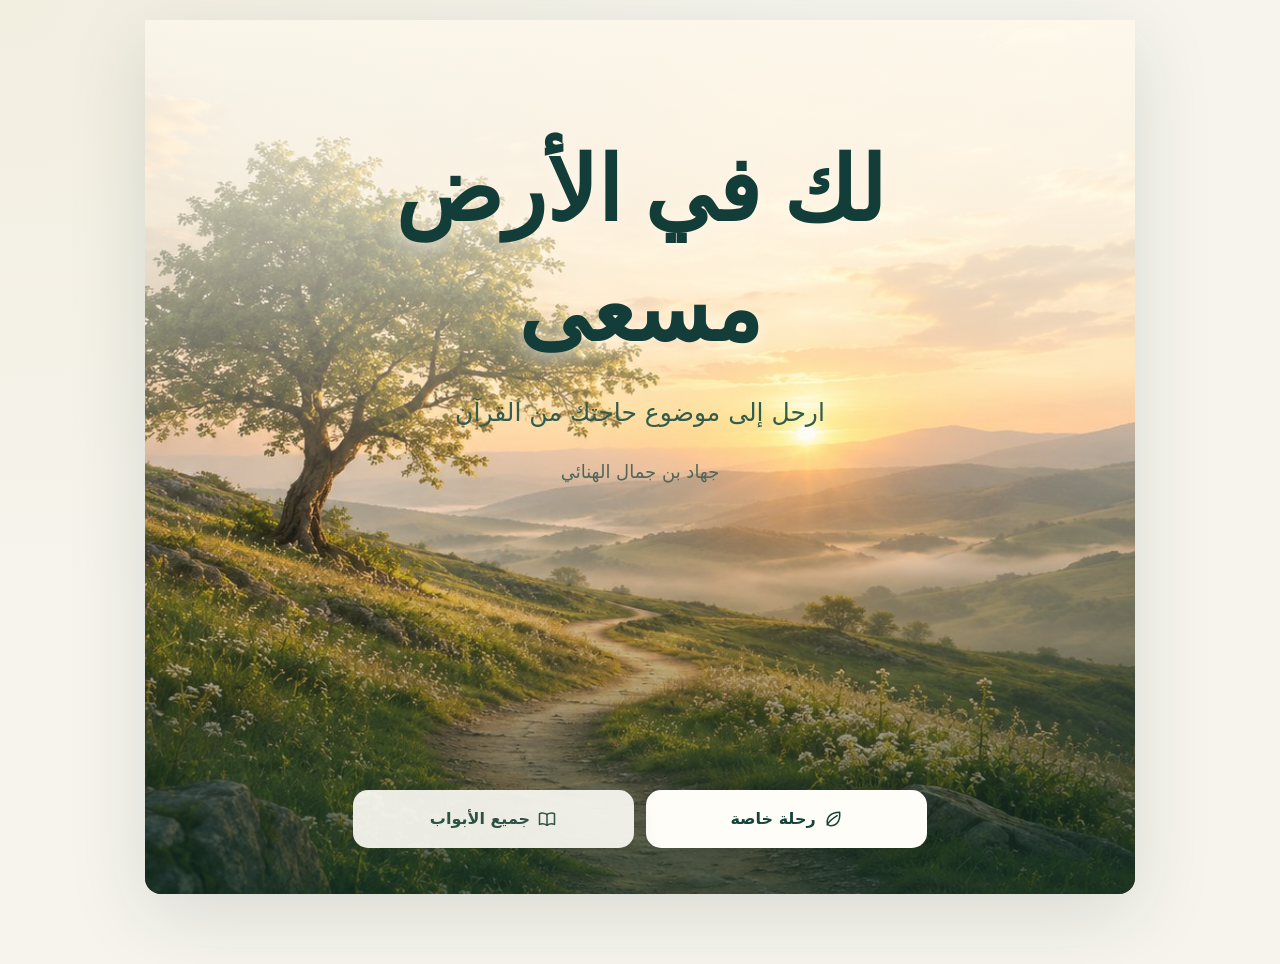
==== masaa-public/index.html @ de7a569e "Publish Arabic Masaa interactive reading site" ====
<!doctype html><html lang="ar" dir="rtl"><head><meta charset="utf-8"><meta name="viewport" content="width=device-width,initial-scale=1,viewport-fit=cover"><meta name="theme-color" content="#173f39"><title>لك في الأرض مسعى</title><style>:root{--ink:#173d36;--moss:#356a5e;--mid:#5f776f;--muted:#708078;--paper:#fffdf7;--bg:#f8f6ee;--gold:#b18e56;--line:#e7e8dc;--soft:#f0f1e8;--danger:#85452f;--text-scale:1}
*{box-sizing:border-box}html{scroll-behavior:smooth}body{margin:0;min-width:290px;background:var(--bg);color:var(--ink);font:calc(17px * var(--text-scale))/1.85 system-ui,-apple-system,'Noto Sans Arabic','Geeza Pro',Tahoma,sans-serif;-webkit-font-smoothing:antialiased}button,input{font:inherit}button{cursor:pointer}button:focus-visible,a:focus-visible,input:focus-visible{outline:3px solid #ba9b63;outline-offset:4px}a{color:inherit}main{min-height:calc(100dvh - 83px)}.skip{position:fixed;top:-150px;right:12px;background:white;padding:12px;z-index:90}.skip:focus{top:10px}.top{height:75px;max-width:1120px;margin:auto;padding:8px 24px;display:flex;align-items:center;justify-content:space-between;gap:12px}.top .brand{font-family:Georgia,'Amiri','Noto Naskh Arabic',serif;font-size:23px;font-weight:700;line-height:1.4;color:var(--ink);background:none;border:0;padding:7px 0}.top-actions{display:flex;gap:7px;align-items:center}.textbtn{padding:9px;border:0;background:transparent;color:var(--ink);font-size:13px;white-space:nowrap}.textbtn:hover{text-decoration:underline;text-underline-offset:5px}.fontbtn{border:1px solid #d7dccf;background:#f9fbf5;border-radius:9px;min-width:39px;min-height:37px;color:var(--ink)}.wrap{max-width:1090px;padding:20px 25px 70px;margin:auto}.card{background:var(--paper);border:1px solid var(--line);border-radius:18px;box-shadow:0 12px 38px rgba(40,72,54,.04)}.cover{position:relative;min-height:min(840px,calc(100dvh - 34px));max-width:930px;margin:auto;display:flex;flex-direction:column;justify-content:space-between;isolation:isolate;overflow:hidden;background:#e3d7b3 url('[data-uri]') center 66%/cover;border-radius:8px;box-shadow:0 24px 75px rgba(34,55,45,.16)}.cover:before{content:"";position:absolute;inset:0;z-index:-1;background:linear-gradient(180deg,rgba(255,251,235,.82),rgba(255,246,223,.24) 42%,transparent 56%,rgba(10,34,31,.75))}.cover-head{text-align:center;padding:clamp(50px,9vh,100px) 16px 15px}.eyebrow{font-size:14px;color:#5e766a;letter-spacing:.06em;font-weight:700}.cover-title{font:700 clamp(47px,9vw,90px)/1.45 Georgia,'Noto Naskh Arabic','Amiri',serif;margin:15px auto 8px;color:#133d38;text-shadow:0 1px 12px #fff6df88}.cover-sub{font-size:clamp(16px,2vw,23px);margin:0;color:#25463f}.author{font-size:15px;margin:19px 0 0;color:#586d64}.cover-foot{text-align:center;padding:35px 22px 48px;color:#fff;display:flex;gap:12px;flex-direction:column;align-items:center}.cover-foot p{max-width:580px;margin:0;font-size:17px;text-shadow:0 2px 12px #112f27}.button{border:0;border-radius:12px;min-height:51px;padding:12px 24px;font-weight:700;transition:transform .1s,background .1s;line-height:1.7}.button:hover{transform:translateY(-1px)}.primary{background:var(--ink);color:white}.primary:hover{background:#2a5f53}.light{background:#fffefb;color:var(--ink)}.secondary{background:#e9eee5;color:var(--ink)}.ghost{border:1px solid #bec9bc;background:transparent;color:var(--ink)}.cover .button{width:min(100%,350px)}.cover .secondary{background:rgba(255,255,255,.92)}.max{max-width:765px;margin:auto}.prose{font-size:calc(18px * var(--text-scale));line-height:2.15;color:#334d44}.prose p{margin:0 0 18px}.sectiontag{font-size:13px;font-weight:800;letter-spacing:.04em;color:#a57e43;margin-bottom:6px}.title{font:700 clamp(33px,5vw,52px)/1.55 Georgia,'Noto Naskh Arabic','Amiri',serif;margin:6px 0 19px;color:var(--ink)}.intro{padding-top:clamp(34px,10vh,105px)}.sub{color:var(--muted);font-size:16px}.intro-line{height:1px;background:var(--line);margin:24px 0}.actions{display:flex;gap:12px;flex-wrap:wrap;margin:25px 0}.rule{height:1px;background:var(--line);margin:25px 0}.question-page{max-width:875px;margin:auto;min-height:calc(100dvh - 175px);display:flex;flex-direction:column}.question-top{margin:clamp(25px,7vh,82px) 0 20px}.num{font-size:14px;font-weight:700;color:#9c793f}.question-title{font:700 clamp(29px,5vw,49px)/1.55 Georgia,'Noto Naskh Arabic',serif;margin:10px 0}.question-desc{color:var(--muted);font-size:15px;margin:0 0 18px}.rail{height:5px;background:#e7e9df;border-radius:20px;overflow:hidden;margin-bottom:29px;max-width:510px}.rail b{display:block;height:100%;border-radius:20px;background:linear-gradient(to left,var(--ink),#8da78e);transition:width .2s}.choicegrid{display:grid;grid-template-columns:repeat(2,minmax(0,1fr));gap:11px}.choice{min-height:82px;display:flex;justify-content:space-between;align-items:center;gap:12px;text-align:right;background:#efeee6;border:1px solid transparent;color:#24443b;border-radius:12px;padding:15px 21px;font-size:calc(17px * var(--text-scale));line-height:1.65;overflow-wrap:anywhere}.choice:hover{background:#e2e8dd;border-color:#b2c7b6}.choice .arr{color:#947d57;font-size:24px;line-height:1}.quizfoot{margin-top:25px;display:flex;align-items:center;justify-content:space-between;gap:12px;flex-wrap:wrap}.minor{font-size:13px;color:#708078}.safety{background:#fff5e8;border-right:4px solid #b7824d;border-radius:9px;padding:17px 19px;margin:18px 0;color:#6d4330;font-size:16px;line-height:1.9}.safety h3{margin:0 0 5px;font-size:20px}.safety p{margin:0 0 10px}.safety-actions{display:flex;gap:10px;flex-wrap:wrap;margin-top:12px}.paper{max-width:800px;margin:36px auto 20px;padding:clamp(26px,5vw,60px);background:var(--paper);border-radius:15px;border:1px solid var(--line);box-shadow:0 18px 56px #334d4510}.bookline{height:2px;width:60px;background:var(--gold);margin:20px 0}.result-meta{display:flex;flex-wrap:wrap;gap:7px;margin:16px 0 27px}.pill{background:#f0f2e9;color:#496b59;border-radius:30px;padding:7px 12px;font-size:13px}.result-p{font:400 calc(20px * var(--text-scale))/2.25 Georgia,'Noto Naskh Arabic','Amiri',serif;color:#30493f;margin:12px 0 18px}.scripture{margin:22px 0;padding:19px 21px;background:#f7f6ef;border-right:3px solid var(--gold);border-radius:6px}.verse{font:600 calc(27px * var(--text-scale))/2.2 'Amiri','Noto Naskh Arabic',Georgia,serif;margin:0;color:#2f5646}.ref{font-size:14px;color:#89744e;margin:8px 0}.note{font-size:16px;line-height:2.1;color:#485e52}.result-nav{display:flex;gap:12px;flex-wrap:wrap;margin:28px 0 0;justify-content:space-between}.result-nav .button{flex:1;min-width:150px}.result-count{font-size:14px;color:#987843}.quote-ending{font:700 calc(27px * var(--text-scale))/1.9 Georgia,'Noto Naskh Arabic',serif;color:#204839;margin:25px 0}.feedback{padding:22px 0 4px;border-top:1px solid var(--line);margin-top:28px}.feedback h3{font-size:17px}.feedback .actions{margin:8px 0 0}.trust{font-size:14px;color:var(--muted);line-height:1.95}.library-grid{display:grid;grid-template-columns:repeat(2,minmax(0,1fr));gap:12px}.library-item{border:1px solid #e3e7dd;background:#fffdf7;border-radius:13px;padding:16px 20px;min-height:95px;text-align:right;display:flex;flex-direction:column;gap:5px;color:var(--ink)}.library-item:hover{background:#eef4ec}.library-num{font-size:13px;color:#9c7b42}.library-name{font-family:Georgia,'Noto Naskh Arabic',serif;font-size:21px;font-weight:700}.chapter-para{margin-bottom:18px}.search{border:1px solid #b9cabb;border-radius:10px;background:white;padding:11px 15px;color:var(--ink);font-size:16px;width:100%;margin:4px 0 24px;min-height:52px}.footer{max-width:1100px;margin:15px auto 0;padding:16px 26px 25px;display:flex;justify-content:space-between;gap:20px;flex-wrap:wrap;font-size:12px;color:#819187;border-top:1px solid #e6e7dc}.toast{position:fixed;z-index:60;bottom:24px;left:50%;transform:translateX(-50%);background:#254f42;color:white;padding:12px 23px;border-radius:12px;box-shadow:0 9px 32px #132e2a55;max-width:90%;text-align:center}.loading{padding:80px 25px;text-align:center}.no-results{color:var(--muted);padding:15px}.print-only,#print-root{display:none}
@media(max-width:660px){.wrap{padding:14px 16px 42px}.top{padding:7px 16px;height:68px}.top .brand{font-size:18px}.textbtn{font-size:12px;padding:8px 6px}.choicegrid,.library-grid{grid-template-columns:1fr}.choice{min-height:66px;padding:11px 16px}.question-top{margin:27px 0 9px}.quizfoot{margin:15px 0}.cover{border-radius:0;min-height:calc(100dvh - 14px)}.cover-head{padding-top:clamp(53px,9vh,85px)}.cover-foot{padding-bottom:clamp(45px,7vh,68px)}.cover-title{font-size:clamp(47px,10.5vw,65px)}.cover-foot p{font-size:15px}.paper{margin:12px 0 18px;padding:25px 22px}.verse{font-size:calc(23px * var(--text-scale))}.result-p{font-size:calc(19px * var(--text-scale))}.title{font-size:clamp(30px,8vw,41px)}}
@media(max-width:360px){.top .brand{font-size:16px}.top-actions{gap:2px}.textbtn{padding:6px 4px}.cover-title{font-size:46px}.question-title{font-size:30px}.choice{font-size:16px}}
@media(prefers-reduced-motion:reduce){*,*:before,*:after{transition:none!important;scroll-behavior:auto!important}}
@media print{@page{size:A4;margin:17mm}body{font-size:14pt;color:#18382f;background:white}.skip,#app{display:none!important}#print-root{display:block!important}#print-root>section{break-before:auto;page-break-before:auto;padding:3mm 0;break-inside:auto}#print-root>section:first-child{min-height:240mm;page-break-after:always;display:flex;flex-direction:column;align-items:center;justify-content:center}#print-root .print-part-title{break-after:avoid}.print-title{font-size:32pt;text-align:center}.print-caption{text-align:center;color:#52695f;font-size:15pt}.print-part-title{font-size:21pt;margin:7mm 0 3mm}.print-paragraph{line-height:1.95;font-size:14pt;margin:3mm 0}.print-scripture{font-size:19pt;line-height:2.1;color:#235843;break-inside:avoid}.print-ref{color:#8c774c;font-size:11pt}.print-small{font-size:10pt;color:#677e6b}}

/* === طبعة الهواتف: هوية رصينة وتنقل واضح === */
:root{--ink:#173f39;--moss:#416f5b;--paper:#fffdf7;--bg:#f6f4ed;--gold:#ae8b55;--soft:#eff4ed;--line:#e5e7dc;--muted:#60766b}
body{overflow-x:hidden;max-width:100%;background:radial-gradient(ellipse at 0% 0%,#f2eee0 0%,transparent 45%),var(--bg)}
.top{position:sticky;top:0;z-index:35;max-width:100%;height:65px;display:grid;grid-template-columns:1fr auto 1fr;padding:8px max(14px,env(safe-area-inset-right));gap:7px;border-bottom:1px solid #dde5d9;background:rgba(250,250,246,.95);backdrop-filter:blur(16px);-webkit-backdrop-filter:blur(16px)}
.top-side{display:flex;align-items:center;gap:4px;min-width:0}.top-right{justify-self:start}.top-left{justify-self:end}.top .brand{justify-self:center;white-space:nowrap;font-family:'Amiri','Noto Naskh Arabic',serif;font-size:23px;font-weight:700;padding:2px 8px;margin:0}
.icon-button{display:inline-flex;align-items:center;justify-content:center;min-width:43px;min-height:43px;border:1px solid transparent;border-radius:12px;color:#315a48;background:transparent;transition:background .15s,transform .15s;flex:0 0 auto}
.icon-button:hover,.icon-button:focus-visible{background:#eaf1e6;border-color:#dde7d9}
.ui-icon{display:inline-block;vertical-align:middle;flex-shrink:0}
.button .ui-icon{margin-inline-end:7px}
.button{display:inline-flex;justify-content:center;align-items:center;gap:7px;border-radius:14px;font-size:calc(15.5px * var(--text-scale));letter-spacing:0;padding:11px 19px;min-height:53px}
.button .ui-icon{margin-inline-end:0}
.cover{border-radius:0 0 16px 16px;max-width:990px;box-shadow:0 20px 80px #0d312a20;min-height:min(930px,calc(100dvh - 26px))}
.cover:before{background:linear-gradient(180deg,rgba(255,250,237,.90) 0%,rgba(255,251,232,.60) 28%,rgba(255,244,220,.08) 57%,rgba(16,47,39,.72) 100%)}
.cover-head{padding-top:clamp(72px,12vh,126px);padding-inline:20px}
.cover-title{font-family:'Amiri','Noto Naskh Arabic',Georgia,serif;font-size:clamp(51px,10vw,89px);line-height:1.35;max-width:650px;margin:3px auto 18px;font-weight:700;text-shadow:0 3px 20px #fff7eccc}
.cover-sub{font-size:clamp(17px,2.8vw,25px);font-weight:500;color:#335c4c;max-width:600px;margin:0 auto;line-height:1.9}
.author{font-size:clamp(15px,2vw,18px);margin:18px 0 0;color:#50665c}
.cover-foot{display:grid;grid-template-columns:1fr 1fr;max-width:610px;width:100%;margin:0 auto;padding:24px 18px max(46px,calc(env(safe-area-inset-bottom) + 32px));gap:12px}
.cover .button{width:100%;min-width:0;min-height:58px;box-shadow:0 6px 23px #132e2325;font-size:16px;border-radius:15px}
.cover .light{background:#fffdf7;color:#17443a}.cover .secondary{background:rgba(250,249,243,.93);color:#2c5145}
.wrap{min-height:calc(100dvh - 65px)}
.question-page{min-height:calc(100dvh - 163px);max-width:840px}
.question-top{margin-top:clamp(22px,5vh,65px)}.question-title{line-height:1.65;font-size:clamp(30px,5vw,45px);margin-top:15px;margin-bottom:7px}
.num{font-size:13px;letter-spacing:.05em;color:#a17b43}
.rail{background:#e0e6dd;height:5px;margin-top:20px;margin-bottom:22px}
.choicegrid{gap:12px}.choice{position:relative;min-height:78px;padding:18px 21px;border:1px solid #e4e7df;background:#fffef9;border-radius:16px;color:#274e40;box-shadow:0 7px 24px rgba(40,71,54,.035);font-size:calc(17px * var(--text-scale));font-weight:600;display:flex;justify-content:flex-start;text-align:right;transition:background .12s,box-shadow .12s,transform .12s}
.choice:hover{background:#f3f7ee;border-color:#b8cfb8;box-shadow:0 8px 27px #244b2811}.choice:active{transform:scale(.991)}
.choice-label{display:block;line-height:1.75}
.quizfoot{margin-top:22px;justify-content:flex-start}.quizfoot .previous-button{min-width:130px}
.paper{border:1px solid #e7eadf;border-radius:20px;background:linear-gradient(145deg,#fffef9,#fffdf5);box-shadow:0 18px 50px #25453912;padding:clamp(25px,5vw,58px)}
.title{font-family:'Amiri','Noto Naskh Arabic',serif;line-height:1.45}
.result-p{font-family:'Amiri','Noto Naskh Arabic',Georgia,serif;line-height:2.08;font-size:calc(20px * var(--text-scale))}
.result-meta .pill{font-size:14px;background:#eef3e9;border:1px solid #d9e6d7;padding:8px 15px}
.scripture{background:#f3f5eb;border:1px solid #e5e5d5;border-right:3px solid #a78a55;border-radius:12px;padding:20px 23px;margin:23px 0}
.verse{font-size:calc(27px * var(--text-scale));line-height:2.05}
.result-nav{direction:rtl;display:flex;justify-content:space-between;align-items:stretch;gap:12px}
.result-nav .nav-next{order:0}.result-nav .nav-prev{order:10}
.result-nav .button{flex:0 1 48%;min-width:0}
.library-grid{gap:12px}.library-item{border-radius:15px;box-shadow:0 7px 23px #214e3610;min-height:96px}.library-item:hover{background:#f1f7ee}
.feedback{border-top-color:#d9e2d3}.footer{padding-inline:16px;justify-content:center}
@media(max-width:660px){
 .wrap{padding:10px 13px 45px}.top{height:60px;padding-inline:9px}.icon-button{min-width:40px;min-height:40px}.top .brand{font-size:19px;padding-inline:2px}.top-side{gap:0}
 .cover{min-height:100dvh;border-radius:0}.cover-head{padding-top:clamp(66px,11vh,104px)}.cover-title{font-size:clamp(51px,10.5vw,72px)}
 .cover-foot{padding-inline:16px;gap:9px}.cover .button{min-height:55px;font-size:14px;padding:11px 9px;gap:5px}.cover .button .ui-icon{width:18px;height:18px}
 .question-title{font-size:clamp(29px,8vw,40px)}.question-top{margin-top:clamp(22px,4vh,45px)}
 .choicegrid,.library-grid{grid-template-columns:1fr}.choice{min-height:65px;padding:13px 18px;font-size:calc(17px * var(--text-scale))}
 .paper{margin:14px 0 20px;padding:25px 20px}.verse{font-size:calc(23px * var(--text-scale))}.result-p{font-size:calc(19px * var(--text-scale))}
 .result-nav{flex-direction:row;flex-wrap:wrap}.result-nav .button{min-height:52px;font-size:14px;flex:1 1 42%}
}
@media(max-width:350px){.top .brand{font-size:17px}.icon-button{min-width:37px}.cover-title{font-size:45px}.cover .button{font-size:13px}}

.context-label{display:inline-block;padding:5px 13px;margin-top:11px;background:#e9efe6;border-radius:999px;border:1px solid #d9e4d7;color:#3e6252;font-size:13px;font-weight:600;line-height:1.8}
</style><link rel="manifest" href="./manifest.webmanifest"><link rel="icon" type="image/svg+xml" href="./icon.svg"><link rel="apple-touch-icon" href="./apple-icon.png"></head><body><a class="skip" href="#stage">تجاوز إلى محتوى الصفحة</a><div id="app"></div><div id="print-root" aria-hidden="true"></div><script>window.MASAA_DATA={"meta":{"edition":"طبعة التوجيه المحدد — نوفمبر 2026","author":"جهاد بن جمال الهنائي","scope":"نتائج مختارة بحسب الظروف؛ ليست تشخيصًا ولا فتوى","principle":"يتغيّر التوجيه بحسب الواقعة والجزء المؤلم منها؛ لا اقتباس لمجرد ملء صفحة."},"feelings":[{"id":"f1","label":"حزن وفقد","count":7},{"id":"f2","label":"خوف وتهديد","count":7},{"id":"f3","label":"قلق وضغط","count":7},{"id":"f4","label":"رزق ومعيشة","count":7},{"id":"f5","label":"ألم وصحة","count":6},{"id":"f6","label":"علاقات وخذلان","count":6},{"id":"f7","label":"ظلم وأذى","count":7},{"id":"f8","label":"وحدة وغربة","count":5},{"id":"f9","label":"ندم وذنب","count":6},{"id":"f10","label":"حيرة وضياع","count":6},{"id":"f11","label":"إرهاق وتعب","count":6},{"id":"f12","label":"مشاعر مختلطة","count":7}],"situations":[{"feeling":"حزن وفقد","label":"وفاة شخص عزيز","chapter":9,"opening":"قد يكون أصعب ما في الفقد أن العالم يتحرك من حولك بينما بقي شيء منك عند من رحل. ليس مطلوباً منك أن تنهي الحزن لأن يوماً جديداً بدأ.","action":"تواصل مع شخص مأمون ليكون بقربك، وأجّل القرارات غير الضرورية في الأيام الأشد وقعًا.","alert":null,"id":"s1","pains":["أشتاق إلى من رحل ولا أستوعب غيابه","أجد الوحدة شديدة بعد وفاته","أخشى أن أنسى صوته وتفاصيله"],"warm":"ليس على من فقد عزيزًا أن يعود كما كان في أيام قليلة. للذكرى موضع، وللحزن وقت لا يُفرض عليه.","closing":"يمكنك أن تظل محبًا لمن رحل، وأن تعتني بحياتك في الوقت نفسه.","theme":"death","verseKeys":["البقرة:١٥٦"],"verseScope":"صلة موضوعية محددة","isRisk":false,"painGuidance":["قد تأتي لحظات لا تصدق فيها أن من تحب قد رحل؛ لا تُكره نفسك على تجاوزها، واجلس مع من يستطيع سماع ذكرياتك.","قد تشتد الوحدة في المواضع التي اعتدت وجوده فيها؛ اطلب صحبة مأمونة في الأوقات الأصعب.","خوفك من نسيان صوته يدل على مكانة الذكرى؛ يمكنك حفظ صورة أو حكاية عنه إن كان ذلك يريحك."]},{"feeling":"حزن وفقد","label":"غياب شخص أترقب عودته","chapter":9,"opening":"للغائب حضور غريب؛ تفتقده في مكانه المعتاد، وفي كل خبر تتمنى أن تسمعه عنه. وطول الانتظار قد يرهق القلب من غير أن يغيّر حقيقة المحبة.","action":"تحقق مما تستطيع معرفته بطريق موثوق، واتفق مع شخص يساعدك في المتابعة دون تعريض نفسك للخطر.","alert":null,"id":"s2","pains":["يطول انتظاري ولا يصلني خبر","أتخيل الأسوأ كلما تأخر","تؤلمني قلة ما أستطيع فعله"],"warm":"الغياب من غير جواب مُتعب؛ فهو يترك القلب بين الاحتمالات. لا يصير أسوأ احتمال حقيقة لمجرد أن الخوف تكرر.","closing":"ما لا تعرفه اليوم لا يلزم أن تملأه بأقسى الظنون.","theme":"absence","verseKeys":["يوسف:٨٦"],"verseScope":"صلة موضوعية محددة","isRisk":false,"painGuidance":["غياب الخبر يفتح أبواب الظن؛ اتفق مع شخص موثوق على طريقة محددة للتحقق بدل البحث المتواصل.","ليس كل احتمال مخيف خبراً صحيحاً؛ ميز ما ثبت مما تخشاه.","قلة ما تستطيع فعله لا تعني قلة اهتمامك؛ اكتب خطوة متابعة واحدة في حدود قدرتك."]},{"feeling":"حزن وفقد","label":"فراق أو انتهاء علاقة","chapter":13,"opening":"قد يؤلم الفراق حتى حين تعرف أن العلاقة لم تعد ممكنة. تشتاق إلى تفاصيل صغيرة، وربما تسأل نفسك إن كنت ستستعيد هدوءك يوماً.","action":"امنح نفسك مساحة لتهدأ، ولا تتخذ قرار تواصل أو مواجهة تحت ضغط عاطفي شديد.","alert":null,"id":"s3","pains":["أشتاق إلى العلاقة كما كانت","أشعر أنني رُفضت","أخشى الوحدة بعد الانفصال"],"warm":"انتهاء علاقة لا يلغي المحبة التي كانت، ولا يختصر قيمة أي إنسان في قرار الطرف الآخر.","closing":"ليس عليك أن تنكر حزنك حتى تبدأ حياة جديدة.","theme":"separation","verseKeys":[],"verseScope":"لا استشهاد قبل الأمان","isRisk":false,"painGuidance":["قد تشتاق إلى ما كان جميلاً دون أن تكون العودة صالحة؛ امنح الاشتياق مكاناً دون أن تجعله قراراً.","قرار الآخر قد يوجع، لكنه لا يحدد قيمتك؛ خذ مسافة قبل الحكم على نفسك.","الخوف من الوحدة مفهوم بعد القرب؛ ابقِ صلة بمن يأمنهم قلبك خارج تلك العلاقة."]},{"feeling":"حزن وفقد","label":"خبر صادم لم أستوعبه","chapter":9,"opening":"بعض الأخبار تدخل القلب أسرع من قدرة الإنسان على فهمها. قد تعود الجملة إلى ذهنك مرات، ولا تجد تفسيراً لما تشعر به.","action":"تأكد من المعلومات الأساسية، واطلب من شخص موثوق أن يساعدك فيما لا يحتمل التأجيل.","alert":null,"id":"s4","pains":["لا أستطيع استيعاب الخبر","أخشى ما سيحدث بعده","عجزت عن إبلاغ من أحب"],"warm":"للخبر الصادم وقع يجعل الكلمات بطيئة. ليس مطلوبًا منك أن تفهم كل نتائجه في الساعة نفسها.","closing":"يكفي اليوم أن تمضي بما تقدر عليه من غير محاكمة لقلبك.","theme":"shock","verseKeys":[],"verseScope":"لا شاهد مباشر","isRisk":false,"painGuidance":["قد تحتاج إلى سماع المعلومة مرة ثانية بهدوء؛ اطلب شرحاً واضحاً ممن يعرف الوقائع.","الخبر شيء وما سيقع بعده شيء آخر؛ اجمع ما تعرفه قبل بناء أسوأ الاحتمالات.","إبلاغ الآخرين خبر مؤلم عبء شديد؛ يمكنك طلب المساندة من شخص مأمون في نقله."]},{"feeling":"حزن وفقد","label":"اشتياق إلى بيت أو وطن","chapter":19,"opening":"قد يكون الحنين إلى المكان حنيناً إلى نفسك كما كنت فيه: أصوات مألوفة، ووجوه، وطرقات تعرفها دون أن تفكر.","action":"حافظ على صلة آمنة بمن تحب، وابحث عن شخص أو خدمة محلية تساعدك على الاستقرار حيث أنت.","alert":null,"id":"s5","pains":["أشتاق إلى مكان لا أستطيع زيارته","فقدت شعوري بالانتماء","أخاف ألا أستقر مجددًا"],"warm":"قد يصبح المكان جزءًا من الذاكرة لا تعوّضه صورة جديدة بسهولة. الاشتياق لا يعني أنك عاجز عن بناء حياة في مكان آخر.","closing":"للبيت القديم مكانه في القلب، ولحياتك الحاضرة حق عليك أيضًا.","theme":"exile","verseKeys":[],"verseScope":"عام في المعنى","isRisk":false,"painGuidance":["قد يؤلمك مكان لا تستطيع بلوغه؛ حافظ على ما يصلك به دون أن تلوم نفسك على البعد.","الغربة قد تُضعف الإحساس بالانتماء؛ ابحث عن علاقة أو عادة صغيرة تربطك بمكانك الحالي.","الاستقرار قد يحتاج وقتاً وظروفاً؛ ركز على ما يجعل أيامك أكثر أماناً الآن."]},{"feeling":"حزن وفقد","label":"خيبة أمل كبيرة","chapter":8,"opening":"تعبت في أمر وأخذ من قلبك مساحة واسعة، ثم لم يأت كما تمنيت. قد يحزنك ضياع الوقت بقدر ما يحزنك ضياع النتيجة.","action":"سمّ الشيء الذي لم يتحقق بدقة، وافصل بين سبب يمكنك مراجعته ونتيجة لم تكن كلها بيدك.","alert":null,"id":"s6","pains":["تعبت من خيبة متكررة","أشعر أن جهدي لم يُر","أخاف محاولة شيء جديد"],"warm":"الخيبة موجعة، لكنها لا تخبر وحدها عن قيمتك أو عن كل الاحتمالات التي بقيت.","closing":"خذ وقتك قبل أن تحكم على بقية الطريق من محطة واحدة.","theme":"uncertainty","verseKeys":[],"verseScope":"لا شاهد مباشر","isRisk":false,"painGuidance":["تكرار الخيبة مرهق؛ اترك مساحة لفهم السبب قبل أن تطلب من نفسك محاولة جديدة.","ربما لم يظهر أثر عملك للناس؛ افصل قيمة الجهد عن مقدار ما ناله من تقدير.","التردد بعد الخيبة ليس كسلاً؛ ابدأ بمحاولة محدودة المخاطر إن توافرت لها أسباب معقولة."]},{"feeling":"حزن وفقد","label":"حزن لا أستطيع تفسيره","chapter":15,"opening":"أحياناً يضيق القلب ولا تجد له قصة واحدة. لا تحتاج إلى اختراع سبب حتى تكون مشاعرك جديرة بالإنصات.","action":"إن استمر الحزن وأثّر في يومك، تحدث مع شخص تثق به أو مختص يمكنه الإنصات.","alert":null,"id":"s7","pains":["أحزن ولا أعرف لماذا","أجد صعوبة في شرح شعوري","أخشى ألا يفهمني أحد"],"warm":"أحيانًا يأتي الحزن بلا اسم واضح. عدم قدرتك على شرحه لا يجعله أقل حقيقة.","closing":"لا تحتاج إلى تفسير كامل كي تستحق اللطف والمساعدة.","theme":"sadness","verseKeys":[],"verseScope":"لا شاهد مباشر","isRisk":false,"painGuidance":["قد يحزن القلب دون سبب تعرفه؛ لا تلزمه بتفسير جاهز، وإذا استمر الألم وعرقل حياتك فاطلب دعماً مناسباً.","بعض المشاعر يصعب وصفها؛ يكفي أن تقول لمن تثق به إنك لست بخير دون شرح كامل.","ليس مطلوباً من الجميع فهمك فوراً؛ اختر شخصاً يحسن الاستماع أو مختصاً عند الحاجة."]},{"feeling":"خوف وتهديد","label":"خوف من المستقبل","chapter":8,"opening":"قد يبدو الغد كأنه يحمل أسئلة أكثر من الإجابات. والمجهول حين نحدق فيه طويلاً يكبر حتى يغطّي ما نعرفه اليوم.","action":"اكتب أمرًا واحدًا يمكنك الاستعداد له الآن، واترك ما لا دليل على وقوعه في دائرة الاحتمال.","alert":null,"id":"s8","pains":["أتخيل احتمالات سيئة للمستقبل","أخاف اتخاذ خطوة جديدة","أشعر أن الغد خارج قدرتي"],"warm":"الغد لم يأت بعد، وما يُخيفك منه ليس بالضرورة ما سيحدث. التوكل لا يلغي النظر في الأسباب.","closing":"لا تحمل يومك جميع أيامك القادمة.","theme":"future","verseKeys":["لقمان:٣٤"],"verseScope":"صلة موضوعية محددة","isRisk":false,"painGuidance":["الاحتمالات ليست أحداثاً وقعت؛ ميّز بين ما تستطيع الاستعداد له وما لا تملكه.","قد تخاف الخطوة الجديدة لأنها مجهولة؛ اجمع معلومة واحدة تقلل الغموض قبل القرار.","لا تستطيع التحكم في الغد كله؛ أعطِ الضرورات القريبة حقها دون استعجال جواب نهائي."]},{"feeling":"خوف وتهديد","label":"تهديد مباشر لسلامتي","chapter":1,"opening":"ليس الخوف هنا مجرد فكرة مزعجة؛ قد تكون سلامتك تحتاج إلى فعل عاجل. لا يطلب منك هذا الكتاب أن تواجه الخطر لتثبت قوتك.","action":"إذا كان الخطر حاضرًا، ابتعد إلى مكان آمن إن استطعت واتصل بالطوارئ المحلية أو بمن يستطيع حمايتك مباشرة.","alert":"خطر","id":"s9","pains":["أخشى أن يصل إليّ الأذى الآن","لا أعرف إلى أين أذهب بأمان","أخاف طلب النجدة"],"warm":"حين تكون السلامة مهددة، لا تحتاج إلى إثبات صبرك بالمواجهة. حاجتك الأولى هي الحماية.","closing":"سلامتك أسبق من إكمال أي قراءة.","theme":"safety","verseKeys":[],"verseScope":"السلامة مقدمة","isRisk":true,"painGuidance":["إذا كان الأذى قريباً الآن فاترك القراءة واطلب النجدة المحلية في مكان آمن.","إذا لم تعرف أين تذهب، اتصل بجهة طوارئ أو شخص موثوق يستطيع تحديد مكان حماية آمن.","الخوف من طلب النجدة لا يلغي حقك فيها؛ إن أمكن اطلب من شخص مأمون أن يتصل نيابة عنك."]},{"feeling":"خوف وتهديد","label":"أخاف ممن يعيش معي","chapter":10,"opening":"حين يصبح مكان الراحة سبباً للخوف، قد يتغير نومك وحديثك وثقتك بنفسك. الأذى ليس أمراً صغيراً لأنه وقع داخل البيت.","action":"اتصل بشخص أو جهة حماية مأمونة، وضع خطة خروج آمنة إذا خشيت تصاعد الأذى، ولا تواجه المعتدي وحدك.","alert":"خطر","id":"s10","pains":["أراقب تصرفاتي خوفًا من رد الفعل","لا أشعر بالأمان في البيت","أخاف ألا يصدقني أحد"],"warm":"الخوف من شخص قريب قد يكون شديدًا لأنه يقع في المكان الذي يفترض أن يمنح الأمان. لا يوجب القرب السكوت عن الأذى.","closing":"لا تُطالب بإثبات المحبة بتحمل الخطر.","theme":"injustice","verseKeys":[],"verseScope":"السلامة مقدمة","isRisk":true,"painGuidance":["مراقبة كل كلمة خوفاً من رد فعل الآخر مُنهكة؛ أولويتك سلامتك لا إثبات أنك محق أثناء الخطر.","حين لا يكون البيت آمناً، ابحث عن طريق مساعدة لا يعرّضك لمزيد من الأذى.","قد تخشى ألا يصدقك الآخرون؛ اختر جهة مختصة أو شخصاً أميناً واخبره بما تحتاجه للحماية."]},{"feeling":"خوف وتهديد","label":"أخاف أن يمرض من أحب","chapter":6,"opening":"قد يخيفك احتمال المرض حتى قبل أن تتضح الوقائع، لأن من تحبه عزيز عليك. ومحبتك لا تمنحك معرفة ما سيأتي.","action":"اسأل مقدم الرعاية عن الأمر المؤكد والخطوة الطبية التالية، وشارك ما تستطيع من دعم.","alert":null,"id":"s11","pains":["أخاف على صحة شخص عزيز","أخشى وصول خبر مؤلم","أشعر بالعجز عن مساعدته"],"warm":"خوفك على من تحب مفهوم، لكنه لا يمنحك معرفة بما سيحدث. تستطيع أن تعتني دون أن تملك كل النتائج.","closing":"رعايتك لها قيمة، حتى حين لا تملك جوابًا للمستقبل.","theme":"illness","verseKeys":[],"verseScope":"لا شاهد مباشر","isRisk":false,"painGuidance":["القلق على شخص عزيز قد يلازم يومك؛ ساعد في الرعاية الممكنة دون أن تتحمل مسؤولية النتيجة.","انتظار الخبر قد يرهقك؛ اتفق مع من يتابع حالته على طريقة موثوقة للحصول على المعلومات.","قد لا تستطيع تغيير المرض؛ اسأل المريض أو فريق رعايته عن مساعدة محددة تستطيع تقديمها."]},{"feeling":"خوف وتهديد","label":"أحد يهددني عبر الإنترنت","chapter":22,"opening":"قد تتحول شاشة صغيرة إلى مصدر خوف كبير حين يهددك أحد بالنشر أو الفضح أو المال. ليس مطلوباً منك أن تخوض الأمر وحدك.","action":"احتفظ بأدلة التهديد بأمان، ولا تدفع المال تحت الضغط، وتواصل مع جهة مختصة أو شخص مأمون بحسب سلامتك.","alert":"خطر","id":"s12","pains":["أخاف أن تُنشر معلومات عني","يطلب أحدهم مني مالًا بالتهديد","أشعر بالخجل من إخبار شخص"],"warm":"التهديد عبر الشاشة أذى حقيقي، والخجل الذي يريده المعتدي لا ينبغي أن يمنعك من طلب الحماية.","closing":"المسؤولية على من يهددك، لا على من يطلب النجدة.","theme":"blackmail","verseKeys":[],"verseScope":"السلامة مقدمة","isRisk":true,"painGuidance":["إذا خفت نشر معلوماتك فلا تدخل في مواجهة قد تزيد التهديد؛ احفظ الأدلة واطلب مساعدة أمنية موثوقة.","لا تدفع مالاً أو ترسل مزيداً من البيانات تحت ضغط التهديد دون استشارة جهة مختصة.","الابتزاز يستعمل الخجل لعزلك؛ اختيار شخص مأمون لإخباره خطوة حماية لا سبب للخزي."]},{"feeling":"خوف وتهديد","label":"أخشى نتيجة اختبار","chapter":12,"opening":"حين تربط قلبك بنتيجة واحدة، قد يبدو يوم الانتظار أطول مما يحتمل. لكن النتيجة لا تختصر ما بذلته ولا كل ما تستطيع تعلمه.","action":"راجع ما تستطيع الاستعداد له، ونظم وقتًا للراحة، واطلب شرح موضع التعثر بعد ظهور النتيجة.","alert":null,"id":"s13","pains":["أخشى الرسوب بعد جهدي","أنسى ما ذاكرت من القلق","أربط درجتي بقيمتي"],"warm":"قد تكون نتيجة الاختبار مهمة لدراستك، لكنها لا تقيس كل ما تعلمته ولا كل ما يمكنك تعلمه بعد ذلك.","closing":"درجتك لا تختصر ما فيك.","theme":"study","verseKeys":[],"verseScope":"لا شاهد مباشر","isRisk":false,"painGuidance":["إن كنت تخشى الرسوب بعد جهدك، راجع أولويات المذاكرة واترك مجالاً للنوم قبل الاختبار.","نسيان المعلومات تحت القلق شائع؛ جرّب التدريب على أسئلة قصيرة في ظروف هادئة.","درجتك تقيس أداءً في اختبار، لا مقدار قيمتك؛ اطلب شرحاً لما لم تفهمه."]},{"feeling":"خوف وتهديد","label":"أخاف من خبر سيصلني","chapter":9,"opening":"قد يصبح صوت الهاتف أو ظهور إشعار سبباً لانقباض قلبك. الانتظار بين احتمالين مرهق، حتى عندما لا يقع شيء بعد.","action":"حدد وقتًا معقولًا للتحقق من الأخبار ومصدرًا موثوقًا، واطلب صحبة إن اشتد عليك الانتظار.","alert":null,"id":"s14","pains":["أراقب الهاتف في خوف","أتخيل أخبارًا سيئة","لا أقدر على الانتظار وحدي"],"warm":"انتظار خبر مجهول قد يجعل القلب يتعامل مع الاحتمال كأنه واقع. لا يلزم أن تصدق كل فكرة يثيرها الخوف.","closing":"ليس كل ما تخشاه سيقع، وليس عليك أن تعرف الغيب.","theme":"future","verseKeys":[],"verseScope":"لا شاهد مباشر","isRisk":false,"painGuidance":["الخوف يجعل الهاتف مركز يومك؛ ضع مواعيد محددة للتحقق من الأخبار إن لم تكن هناك حالة طارئة.","الخيال قد يضيف تفاصيل لم تقع؛ عُد إلى المصدر الموثوق ولا تعامل الظن كخبر.","إن كان الانتظار يرهقك وحدك، أخبر شخصاً تثق به أنك تحتاج إلى وجوده."]},{"feeling":"قلق وضغط","label":"لا يتوقف التفكير في رأسي","chapter":8,"opening":"قد تكون مرهقاً من التفكير نفسه؛ كلما هدأ سؤال ظهر بعده آخر. هذا التعب حقيقي، ولو لم يره أحد في وجهك.","action":"خفف المثيرات التي تستطيع ضبطها، واطلب تقييماً متخصصًا إذا أصبح التفكير مستمرًا ومُعطِّلًا.","alert":null,"id":"s15","pains":["تتكرر الأفكار رغم محاولتي إيقافها","تمنعني الأفكار من النوم","أعجز عن التركيز في يومي"],"warm":"انشغال الذهن لا يعني أنك ضعيف. وقد تحتاج إلى مساعدة حين تستمر الأفكار وتؤثر في النوم والعمل.","closing":"لا يجب أن تحسم كل فكرة لتستحق الراحة.","theme":"worry","verseKeys":[],"verseScope":"لا شاهد مباشر","isRisk":false,"painGuidance":["الأفكار المتكررة مرهقة؛ اكتب ما تستطيع اتخاذ إجراء بشأنه، وأجّل الباقي إن أمكن.","إذا منعك التفكير من النوم مراراً، فاستشارة مختص قد تعينك مع تحسين عادات النوم.","إذا عرقل التفكير يومك ودراستك أو عملك، لا تكتفِ بلوم نفسك؛ اطلب تقييماً ودعماً."]},{"feeling":"قلق وضغط","label":"انتظار جواب مهم","chapter":8,"opening":"ليس الانتظار فراغاً؛ فيه محاولات متكررة للاتصال والتخيل والحساب. وربما تتعب من سؤال نفسك متى ينتهي.","action":"حدد وقت متابعة مناسبًا إذا كان ذلك ممكنًا، ثم انتقل إلى أمر آخر تقدر عليه.","alert":null,"id":"s16","pains":["أتعب من الانتظار بلا موعد واضح","أفحص الرسائل مرارًا","أخشى أن أُرفض بعد الأمل"],"warm":"غياب الجواب قد يتركك معلقًا. لكن تأخر رسالة لا يكفي للحكم على النتيجة ولا على مكانتك.","closing":"ليس عليك أن تقضي اليوم كله أمام باب لم يُفتح بعد.","theme":"uncertainty","verseKeys":[],"verseScope":"لا شاهد مباشر","isRisk":false,"painGuidance":["التأخر دون موعد واضح متعب؛ حاول معرفة قناة متابعة رسمية وتوقيت معقول للتواصل.","تفقد الرسائل باستمرار يزيد الإنهاك؛ حدد أوقاتاً قليلة للمراجعة إن أمكن.","الرفض احتمال وليس يقيناً؛ استعد لخيارات أخرى دون الحكم مسبقاً على النتيجة."]},{"feeling":"قلق وضغط","label":"مسؤوليات كثيرة في الوقت نفسه","chapter":14,"opening":"حين يحتاجك أكثر من شخص وأكثر من أمر، قد تشعر أنه لا يحق لك أن تتعب. لكنك إنسان محدود الطاقة مهما صدقت نيتك.","action":"اختر مسؤولية واحدة يمكن مشاركتها اليوم، وحدد ما لا يحتمل التأخير وما يمكن تأجيله.","alert":null,"id":"s17","pains":["أحمل مسؤوليات أكثر مما أطيق","لا أجد من يشاركني الحمل","أشعر بالذنب حين أرتاح"],"warm":"كثرة ما يُطلب منك قد تُنسيك أن للقدرة حدًا. طلب العون ليس فشلًا في المحبة أو الواجب.","closing":"الراحة جزء من القدرة على المواصلة، لا نقيض لها.","theme":"capacity","verseKeys":[],"verseScope":"لا شاهد مباشر","isRisk":false,"painGuidance":["قد يكون الحمل أكبر من قدرة شخص واحد؛ اكتب أكثر مسؤوليتين إلحاحاً واطلب مشاركة واضحة.","قلة المشاركة ليست عيباً فيك؛ تحدث إلى من يمكنه تحمل جزء محدد من العمل.","الراحة حاجة تحفظ قدرتك على المسؤولية؛ لا تجعل الشعور بالذنب يحرمك منها."]},{"feeling":"قلق وضغط","label":"ضغوط العمل","chapter":3,"opening":"قد تعود من العمل وجسدك في البيت وذهنك لا يزال عند مهام الغد. لا يلزم أن تثبت إخلاصك بإلغاء كل ساعة راحة.","action":"دوّن ما يُطلب منك ومواعيده، واطلب ترتيب الأولويات أو دعمًا مناسبًا إذا أمكن.","alert":null,"id":"s18","pains":["أخشى أن أفقد عملي","أتعرض لضغط غير عادل","لا أجد وقتًا لنفسي"],"warm":"ليس كل ضغط في العمل دليلًا على ضعفك؛ بعضه يرتبط بمهام أو ظروف تحتاج إلى تنظيم أو إنصاف.","closing":"قيمة الإنسان لا تساوي عدد الساعات التي أنهكته.","theme":"work","verseKeys":[],"verseScope":"لا استشهاد قبل الأمان","isRisk":false,"painGuidance":["إذا خشيت فقدان العمل، راجع المعلومات الرسمية واحتفظ بمستنداتك قبل بناء قرار على الشائعات.","الضغط غير العادل يحتاج توثيقاً وتواصلاً مهنياً مناسباً؛ ليس عليك تحمله بصمت دائماً.","إذا لم يبقَ وقت لحياتك خارج العمل، حدّد حدوداً قابلة للتطبيق واطلب دعماً عند الحاجة."]},{"feeling":"قلق وضغط","label":"قلق من التزامات مالية","chapter":4,"opening":"قد لا ينقصك الجهد، لكن الأرقام تلاحقك في الليل. ليست كل المخاوف سواء؛ بعضها يحتاج خطة وبعضها يحتاج حقاً لدى طرف آخر.","action":"احصر ضرورياتك والمبالغ والمواعيد، واطلب ترتيبًا واقعيًا أو إنظارًا عند العسر.","alert":null,"id":"s19","pains":["أخاف موعد السداد","لا تكفيني ضروريات البيت","لا أعرف كيف أشرح ضيقي للدائن"],"warm":"الالتزام المالي ليس مجرد أرقام؛ قد يمس الطعام والسكن والراحة. ابدأ بالحقيقة كما هي، لا بوعد لا تستطيع الوفاء به.","closing":"لا يُعالج ضيق المال بإهانة صاحبه.","theme":"debt","verseKeys":[],"verseScope":"لا شاهد مباشر","isRisk":false,"painGuidance":["مواعيد السداد قد تُخيفك؛ دوّن الالتزامات الحقيقية وما تستطيع دفعه دون مساس بالضروريات.","إذا لم تكفِك ضروريات البيت، فالأولوية للغذاء والسكن والدواء وطلب المعونة المتاحة.","قد يصعب شرح العسر؛ اجمع الأرقام والمستندات واطلب ترتيباً واقعياً بلغة واضحة."]},{"feeling":"قلق وضغط","label":"أخشى أن أفقد السيطرة على حياتي","chapter":18,"opening":"حين تتزاحم الأحداث قد تشعر أنك تتحرك بلا اختيار. لكن بعض القرارات الصغيرة ما زالت تستحق أن تُرى بوضوح.","action":"اختر أمرًا مؤكدًا واحدًا وتحقق من خطوة تخصه، واستشر صاحب خبرة عند القرار المهم.","alert":null,"id":"s20","pains":["أشعر أن كل شيء يخرج عن يدي","أتخذ قرارات بدافع الخوف","لا أعرف أول أمر أعالجه"],"warm":"قد تتشابك الأمور حتى يبدو كل شيء عاجلًا. تقسيمها لا يحلها فورًا لكنه يساعدك على رؤية ما تملك.","closing":"يكفيك أن تبدأ من الموضع الذي تقدر عليه.","theme":"decision","verseKeys":[],"verseScope":"لا شاهد مباشر","isRisk":false,"painGuidance":["إذا شعرت أن الأمور تنفلت، ابدأ بما يقع تحت يدك اليوم، ولو كان مجرد جمع معلومة.","القرار تحت الخوف قد يُتعبك؛ اترك وقتاً للمشاورة حين لا توجد ضرورة عاجلة.","لا يلزم حل المشكلات كلها دفعة واحدة؛ اختر ما يهدد سلامتك أو حقاً قريباً أولاً."]},{"feeling":"قلق وضغط","label":"لا أعرف سبب انقباض صدري","chapter":6,"opening":"قد يضيق صدرك وأنت لا تعرف هل السبب تعب أم خوف أم أمر صحي. لا تفترض تفسيراً نفسياً لكل إحساس جسدي.","action":"إن ظهرت علامات خطر جسدي فاطلب إسعافًا، وإلا فرتب تقييمًا طبيًا إذا استمر العرض أو أقلقك.","alert":null,"id":"s21","pains":["أشعر بانقباض لا أفهمه","أخاف أن يكون الأمر مرضًا","يزداد ضيقي في أوقات معينة"],"warm":"انقباض الصدر قد تكون له أسباب مختلفة؛ لا يُشخَّص من كتاب. وإذا صحبه ألم شديد أو ضيق نفس مفاجئ فالمساعدة الطبية العاجلة أولى.","closing":"ألمك يستحق الفهم، لا مجرد أن يقال لك: تجاهله.","theme":"illness","verseKeys":[],"verseScope":"السلامة مقدمة","isRisk":true,"painGuidance":["انقباض الصدر لا يمكن تفسيره من قراءة؛ إذا صاحبه ألم شديد أو ضيق نفس مفاجئ فاطلب الإسعاف.","الخوف من المرض لا يثبت المرض ولا ينفيه؛ اطلب تقييماً طبياً مناسباً للأعراض.","تسجيل وقت حدوث الضيق وما يصاحبه قد يفيد الطبيب؛ لا تفترض سبباً نفسياً قبل الفحص."]},{"feeling":"رزق ومعيشة","label":"ديون تراكمت عليّ","chapter":4,"opening":"قد يصير موعد السداد أثقل من الرقم نفسه. تظل تفكر في الهاتف والحديث مع الدائن وما ستقوله لأهلك.","action":"اكتب أصل الدين والمواعيد والضروريات، ثم تفاوض على ترتيب ممكن أو اطلب مشورة مناسبة.","alert":null,"id":"s22","pains":["لا أستطيع سداد ما حلّ","أخشى مواجهة الدائن","أشعر أن الدين جرّدني من راحتي"],"warm":"المدين المعسر يحتاج إلى صدق وترتيب، ويحتاج كذلك إلى من يراعي عسره؛ فلا تُحمّل نفسك مالًا لا تملكه.","closing":"حفظ الحقوق لا يعني سحق من عجز حقًا.","theme":"debt","verseKeys":["البقرة:٢٨٠"],"verseScope":"صلة موضوعية محددة","isRisk":false,"painGuidance":["إذا عجزت عن السداد فاجمع بيان الديون والضروريات واطلب إنظاراً أو تسوية ممكنة.","قد تخشى مواجهة الدائن؛ حضّر ما تستطيع قوله مع معلومات دقيقة عن قدرتك الحالية.","الدين يضغط على الراحة والكرامة؛ تحدث إلى مختص أو جهة دعم إن صار العبء لا يُحتمل."]},{"feeling":"رزق ومعيشة","label":"لا أجد عملاً","chapter":3,"opening":"بعد محاولات كثيرة ربما صار السؤال ليس أين الوظيفة فقط، بل لماذا لا أُختار؟ لكن عدم التوظيف ليس حكماً كاملاً على قدرك.","action":"راجع شروط فرص محددة وطريقة تقديمك، واطلب رأيًا عمليًا في ملفك أو مقابلتك.","alert":null,"id":"s23","pains":["أقدم ولا يصلني رد","أشعر بالرفض بعد كل مقابلة","لا أعرف أي فرصة تناسبني"],"warm":"رفض الوظيفة خبر عن فرصة محددة، لا حكم نهائي على قدر الإنسان.","closing":"ما زال فيك ما يتجاوز جواب بريد واحد.","theme":"job","verseKeys":["القصص:٢٤"],"verseScope":"صلة موضوعية محددة","isRisk":false,"painGuidance":["حين تتكرر الطلبات بلا رد، جرّب مراجعة ملاءمة السيرة للوظائف بدلاً من تكرار التقديم نفسه.","الرفض بعد مقابلة يؤلم؛ يمكنك طلب تغذية راجعة عندما تسمح الجهة بذلك.","إن لم تعرف المجال المناسب، قارن بين مهاراتك وشروط فرص محددة بدل الحكم على نفسك عموماً."]},{"feeling":"رزق ومعيشة","label":"لا أجد طعاماً كافياً","chapter":2,"opening":"حين تكون المائدة خالية، فالحديث الجميل وحده لا يكفي. حاجتك إلى الطعام حاجة عاجلة تستحق العون لا العتب.","action":"اطلب طعامًا وماءً من خدمة موثوقة أو شخص مأمون اليوم، وقدّم الضروريات على أي خطة بعيدة.","alert":"عاجل","id":"s24","pains":["لا يكفي الطعام لمن أعول","أخجل من طلب طعام","لا أعرف أين أجد معونة قريبة"],"warm":"الحاجة إلى الطعام حاجة عاجلة لا ينبغي تحويلها إلى درس في الصبر وحده. ولمن يستطيع المساعدة دور في إعانة المحتاج.","closing":"حاجتك إلى وجبة لا تنقص من كرامتك.","theme":"food","verseKeys":[],"verseScope":"السلامة مقدمة","isRisk":true,"painGuidance":["إذا لم يكفِ الطعام لمن تعول، فاطلب إعانة غذائية موثوقة فوراً؛ الضرورة لا تنتظر القراءة.","طلب الطعام عند الحاجة ليس عيباً؛ تواصل مع جهة اجتماعية أو شخص مأمون يستطيع المساعدة.","إذا كنت لا تعرف أين تجد الطعام، اطلب من خدمات المساعدة المحلية أو شخص موثوق تحديد أقرب جهة."]},{"feeling":"رزق ومعيشة","label":"مشروعي يتعثر","chapter":17,"opening":"في المشروع مال ووقت وأمل وضعته قطعة من نفسك. وقد يؤلمك اعترافك بالخسارة أكثر من الخسارة نفسها.","action":"راجع التدفق النقدي والالتزامات مع مختص أو صاحب خبرة، وحدد قرارًا يحمي الحقوق قبل ضخ مال إضافي.","alert":null,"id":"s25","pains":["أخاف أن أخسر المال الذي وضعته","أشعر أنني خذلت من اعتمد عليّ","لا أعرف إن كان الاستمرار صحيحًا"],"warm":"تعثر المشروع لا يمحو الجهد المبذول فيه، لكنه يحتاج إلى حساب واضح لا إلى أمل وحده.","closing":"تغيير الخطة ليس خيانة للحلم.","theme":"business","verseKeys":[],"verseScope":"عام في المعنى","isRisk":false,"painGuidance":["الخوف على مال المشروع مفهوم؛ راجع السيولة والالتزامات قبل ضخ أموال جديدة.","قد يؤلمك اعتماد الآخرين عليك؛ تحدث إليهم بصدق عما تستطيع الوفاء به وما يحتاج مراجعة.","الاستمرار ليس دائماً شجاعة ولا التوقف فشلاً؛ قارن الأرقام والبدائل مع مختص إن أمكن."]},{"feeling":"رزق ومعيشة","label":"أخشى أن أفقد مسكني","chapter":5,"opening":"لا يكون البيت مجرد جدران حين يصبح بقاؤك فيه موضع قلق. قد تنام وأنت تتخيل أين ستذهب إن تعقد الأمر.","action":"إذا لم يكن لديك مأوى آمن الليلة فتواصل مع جهة إسكان أو إغاثة أو شخص مأمون، وتحقق من الحقوق المرتبطة بعقدك.","alert":"عاجل","id":"s26","pains":["أخاف فقدان سقف آمن","لا أعرف أين أذهب الليلة","أخشى على أسرتي من الإخلاء"],"warm":"المأوى حاجة أساسية، ولا تصبح أقل أهمية لأن البحث عنه معقد أو محرج.","closing":"من حقك أن تبحث عن مكان تنام فيه بأمان.","theme":"shelter","verseKeys":[],"verseScope":"السلامة مقدمة","isRisk":true,"painGuidance":["إذا خشيت فقدان مكان آمن، اجمع معلومات الإخلاء والحقوق من جهة موثوقة دون تأخير الحماية.","إذا لم تجد مأوى الليلة، فالأولوية لخدمة إيواء أو شخص مأمون لا لخطة طويلة.","إذا هدد الإخلاء أسرتك، فافحص الخيارات العاجلة واطلب عوناً قانونياً أو اجتماعياً مناسباً."]},{"feeling":"رزق ومعيشة","label":"راتبي أو حقي المالي متأخر","chapter":16,"opening":"حين تتأخر مستحقاتك لا تتأخر معها حاجات البيت. قد تحتاج إلى المطالبة بحقك أكثر مما تحتاج إلى نصيحة بالصبر.","action":"احتفظ بعقدك وسجلات الاستحقاق والتواصل، واطلب حقك عبر المسار المناسب في بلدك.","alert":null,"id":"s27","pains":["تأخر راتبي وأثقلني الانتظار","أخشى أن أطالب بحقي","تراكمت التزاماتي بسبب التأخير"],"warm":"تأخر الأجر قد يؤثر في أسرة كاملة. وليس طلب المستحقات طمعًا أو سوء خلق.","closing":"الإنصاف لا يتطلب الصمت عن حق ثابت.","theme":"rights","verseKeys":["النساء:١٣٥"],"verseScope":"عام في المعنى","isRisk":false,"painGuidance":["تأخر الراتب قد يربك ضروريات الحياة؛ احتفظ بسجل الاستحقاق وتواريخ المطالبة.","الخوف من المطالبة مفهوم؛ راجع القنوات الرسمية واحتفظ بنسخ التواصل.","حين تتراكم الالتزامات بسبب التأخير، وثّق أثره وتواصل مع الجهات المناسبة لطلب حقك."]},{"feeling":"رزق ومعيشة","label":"معاملة تمنعني من حقي","chapter":20,"opening":"قد تقف ورقة واحدة بينك وبين أمر لا يحتمل التأخير. وتكرار المراجعة دون إجابة قد يستهلك أعصابك ووقتك.","action":"حدد الوثيقة الناقصة والمهلة والجهة المسؤولة، واطلب تفسيرًا مكتوبًا للمتطلبات إن أمكن.","alert":null,"id":"s28","pains":["أوقفتني ورقة أو إجراء","أعجز عن معرفة الجهة الصحيحة","أخشى ضياع مهلة المطالبة"],"warm":"تعطّل ورقة لا يعني أن حقك أقل استحقاقًا. قد تكون المشكلة في الإجراء لا فيك.","closing":"أنت أكثر من رقم معاملة متأخرة.","theme":"documents","verseKeys":[],"verseScope":"لا شاهد مباشر","isRisk":false,"painGuidance":["الورقة المفقودة قد توقف حقاً مهماً؛ حدد اسم المستند وطريقة استخراج بدل فاقد.","إذا جهلت الجهة المختصة، اسأل عبر قناة رسمية واحفظ رقم الاستفسار.","إن كانت هناك مهلة قريبة، تحقق منها واطلب إثباتاً للمراجعة أو التقديم دون تأخير."]},{"feeling":"ألم وصحة","label":"أشعر بألم أو مرض","chapter":6,"opening":"الألم لا يقاس بما يبدو على الوجه وحده. وربما أتعبك أن تشرح مراراً ما تشعر به ولا تجد من يفهمه.","action":"اطلب تقييمًا طبيًا مناسبًا، ودوّن الأعراض والتغيرات التي تحتاج إلى مناقشتها مع الطبيب.","alert":null,"id":"s29","pains":["لا يصدق الآخرون مقدار ألمي","أخشى سبب المرض","تعبت من كثرة المواعيد"],"warm":"الألم الذي لا يراه غيرك قد يكون شديدًا في حياتك. لا يجب أن تثبت وجعك بالمبالغة.","closing":"طلب الرعاية لا ينقص من صبرك.","theme":"illness","verseKeys":["الأنبياء:٨٣"],"verseScope":"صلة موضوعية محددة","isRisk":false,"painGuidance":["عدم تصديق ألمك يزيد عليك المرض؛ صف الأعراض للطبيب بوضوح واطلب أن تُسجّل.","الخوف من سبب الألم يحتاج تقييماً لا تخميناً؛ اذكر الأعراض وعلامات الخطر للطبيب.","كثرة المواعيد مرهقة؛ اطلب جدول متابعة واضحاً ومساعدة عملية في التنقل عند الحاجة."]},{"feeling":"ألم وصحة","label":"أعيش مع مرض طويل","chapter":6,"opening":"حين يطول المرض قد يتعبك تكرار المواعيد والانتظار، وربما تتمنى يوماً لا تُعرَّف فيه بما يؤلمك.","action":"راجع خطة الرعاية مع الفريق المعالج، واطلب دعمًا للأعراض والحاجات اليومية.","alert":null,"id":"s30","pains":["أتعبني طول المرض","أخاف ألا أتحسن","أشعر أن حياتي توقفت عند العلاج"],"warm":"المرض الطويل قد يغير إيقاع الأيام، لكنه لا يسلب صاحبَه حقه في الأمل والكرامة والمعونة.","closing":"لست مطالبًا بأن تبدو قويًا في كل موعد.","theme":"illness","verseKeys":["الأنبياء:٨٣"],"verseScope":"صلة موضوعية محددة","isRisk":false,"painGuidance":["المرض الطويل قد يستنزف جسدك وروحك؛ اطلب مراجعة خطة العلاج وخدمات الدعم المتاحة.","الخوف من عدم التحسن ثقيل؛ تحدث مع المعالج عن الأهداف الواقعية ومؤشرات المتابعة.","إذا شعرت أن الحياة صارت مواعيد علاج فقط، ابحث عن نشاط آمن يظل جزءاً منك."]},{"feeling":"ألم وصحة","label":"أعتني بمريض أحبه","chapter":14,"opening":"قد تحاول أن تسبق الألم عن شخص تحبه، وتتعب في صمت لأنك تخشى أن يُفهم تعبك على أنه قلة محبة.","action":"حدد مهمة رعاية يمكن مشاركتها، ورتب معونة مأمونة إذا احتجت إلى الراحة.","alert":null,"id":"s31","pains":["أخشى على من أرعاه","لا أجد من يساعدني في الرعاية","أشعر بالذنب إن احتجت للراحة"],"warm":"العناية بالمريض محبة وعمل، لكنها لا تجعل جسد من يرعاه غير قابل للتعب.","closing":"استراحتك لا تنفي محبتك.","theme":"care","verseKeys":["المائدة:٢"],"verseScope":"صلة موضوعية محددة","isRisk":false,"painGuidance":["الخوف على المريض طبيعي؛ اسأل فريق الرعاية عما يستدعي المتابعة العاجلة.","إذا غاب من يعينك في الرعاية، اطلب من المقربين مهام محددة لا وعوداً عامة.","حاجتك للراحة لا تنفي محبتك؛ خطط لمناوبة أو استراحة آمنة إن تيسر."]},{"feeling":"ألم وصحة","label":"هناك عائق يمنعني من الوصول","chapter":7,"opening":"قد يكون العائق في باب أو وسيلة أو خدمة لا تلائم احتياجك. أنت لست أقل استحقاقاً لأن الطريق لم يُهيَّأ لك.","action":"صف حاجز الوصول بدقة، واطلب وسيلة إتاحة مناسبة من الجهة المسؤولة.","alert":null,"id":"s32","pains":["مدخل أو خدمة يمنعان وصولي","أحتاج إلى وسيلة أو تهيئة","تعبت من تبرير حاجتي"],"warm":"حين تمنعك بيئة غير مهيأة، لا ينبغي أن يُختزل الأمر في ضعف قدرتك الشخصية.","closing":"من حقك الوصول دون أن تثبت استحقاقك مرارًا.","theme":"access","verseKeys":[],"verseScope":"عام في المعنى","isRisk":false,"painGuidance":["إذا منعك مدخل أو خدمة من الوصول، صف العائق بدقة واطلب التهيئة من المسؤول.","طلب وسيلة مساعدة حق عملي؛ اسأل عن البدائل المتاحة والجهة المسؤولة.","تكرار تبرير حاجتك مُنهك؛ احتفظ بطلب واضح ومكتوب لتقليل الإعادة."]},{"feeling":"ألم وصحة","label":"أنتظر نتيجة طبية","chapter":6,"opening":"قد تكون ساعات الانتظار أثقل من الفحص نفسه. يذهب الذهن إلى احتمالات كثيرة، بينما لم تصلك الحقيقة بعد.","action":"دوّن أسئلتك للطبيب أو الجهة المختصة، ولا تغيّر علاجًا من تلقاء نفسك.","alert":null,"id":"s33","pains":["أخاف مما ستكشفه النتيجة","أراقب الأعراض قبل الموعد","لا أفهم تفسير الفحوصات"],"warm":"انتظار الفحص قد يملأ الفراغ بالاحتمالات، لكن الرقم الذي لم يصدر بعد لا يمكن الجزم به.","closing":"الانتظار متعب، ولا يلزم أن تواجهه وحدك.","theme":"illness","verseKeys":[],"verseScope":"لا شاهد مباشر","isRisk":false,"painGuidance":["الخوف من النتيجة مفهوم؛ حضّر أسئلتك للطبيب وانتظر القراءة المهنية للفحص.","إذا شغلك مراقبة الأعراض، دوّن ما يستحق إبلاغ الطبيب به دون تفسير ذاتي.","عدم فهم التقرير لا يعني أنك مقصر؛ اطلب شرح الأرقام والخيارات بلغة واضحة."]},{"feeling":"ألم وصحة","label":"أنا منهك جسدياً ونفسياً","chapter":14,"opening":"ربما تعبت حتى صار أبسط ما في اليوم يحتاج منك جهداً كبيراً. لا ينبغي أن تخفي هذه الحال لتبدو أقوى.","action":"إذا استمر التعب أو أثر في حياتك فاطلب تقييمًا صحيًا، وراجع ما يمكن تخفيفه من أعبائك.","alert":null,"id":"s34","pains":["أستيقظ وأنا متعب","لا يلاحظ أحد مقدار الإنهاك","لا أجد وقتًا للتعافي"],"warm":"التعب الجسدي والنفسي يحتاج إلى التفات، لا إلى مواعظ عن مزيد من الاحتمال.","closing":"من حقك أن تُعامل تعبك بجدية.","theme":"fatigue","verseKeys":[],"verseScope":"عام في المعنى","isRisk":false,"painGuidance":["إذا أصبحت تستيقظ منهكاً باستمرار، اطلب تقييماً صحياً عند الحاجة وراجع ظروف نومك.","قد لا يرى الآخرون تعبك؛ أخبر شخصاً موثوقاً بأثره على يومك واطلب مساعدة محددة.","إذا لم تجد وقتاً للتعافي، راجع توزيع المسؤوليات وخذ فترات راحة ممكنة."]},{"feeling":"علاقات وخذلان","label":"خصام مع شخص أحبه","chapter":13,"opening":"قد تخشى خسارة العلاقة وتخشى في الوقت نفسه أن تعود إلى الكلام الذي جرحك. ومن الصعب أن تحمل المحبة والألم معاً.","action":"اختر وقتًا هادئًا وحوارًا آمنًا إن كان ممكنًا، وحدد ما تريد قوله دون اتهامات.","alert":null,"id":"s35","pains":["أخاف أن نخسر علاقتنا","أُساء فَهم كلماتي","أتعب من تكرار الخلاف"],"warm":"الخصام بين الأحبة موجع لأنه يمس علاقة نرجو منها الأمان. لا تصح كل محاولة إصلاح في كل وقت.","closing":"الإصلاح يحتاج طرفين، وليس على أحدهما حمله وحده.","theme":"relationship","verseKeys":["الإسراء:٥٣"],"verseScope":"صلة موضوعية محددة","isRisk":false,"painGuidance":["الخوف على العلاقة قد يدفع إلى حديث متعجل؛ اختر وقتاً آمناً وهادئاً إن أمكن.","إذا أسيء فهم كلماتك، تحدث بأمثلة محددة واستمع إلى المعنى الذي وصل للطرف الآخر.","تكرار الخلاف مرهق؛ اتفق على حدود الحوار أو اطلب مساعدة أسرية مناسبة عند الحاجة."]},{"feeling":"علاقات وخذلان","label":"فراق أو انفصال","chapter":13,"opening":"قد ينتهي الاتفاق بين شخصين ولا تنتهي آثار القرب دفعة واحدة. لا تجعل الحنين وحده دليلاً على وجوب العودة.","action":"احترم حدود التواصل، واستعن بصحبة مأمونة وأجّل قرار العودة تحت ضغط الوحدة.","alert":null,"id":"s36","pains":["أشتاق رغم قرار الفراق","أشعر أنني لم أكن كافيًا","أخشى التقدم وحدي"],"warm":"قد يجتمع في الفراق الحنين والارتياح والحيرة. ولا يلزم أن يكون شعور واحد هو الصحيح دائمًا.","closing":"تستطيع الحزن على علاقة انتهت دون أن تضيع نفسك معها.","theme":"separation","verseKeys":[],"verseScope":"لا استشهاد قبل الأمان","isRisk":false,"painGuidance":["قد تشتاق رغم اقتناعك بالفراق؛ لا تجعل الاشتياق وحده يقرر العودة.","الشعور بأنك لم تكن كافياً مؤلم؛ افصل قيمتك عن نتيجة علاقة بعينها.","التقدم وحدك قد يبدو غريباً؛ أعد صلاتك بالناس والهوايات خطوة خطوة."]},{"feeling":"علاقات وخذلان","label":"خيانة ثقة","chapter":13,"opening":"من المؤلم أن يأتي الكسر من موضع كنت تظنه آمناً. وربما صرت تراجع كل كلمة وكل وعد مضى.","action":"تحقق من الوقائع، واحمِ حدودك وحقوقك، واستشر من تثق بحكمته إذا احتجت.","alert":null,"id":"s37","pains":["فقدت القدرة على الثقة","أكرر ما حدث في ذهني","أخاف أن أُخدع مرة أخرى"],"warm":"الخيانة تهز الثقة، لكنها لا تُوجب عليك قرارًا سريعًا بالصفح أو القطيعة.","closing":"الثقة لا تعود بالأوامر؛ تحتاج إلى صدق ووقت.","theme":"betrayal","verseKeys":["النساء:٥٨"],"verseScope":"عام في المعنى","isRisk":false,"painGuidance":["خيانة الثقة تترك أثراً؛ لا تستعجل منح الثقة من جديد قبل ظهور أفعال واضحة.","تكرار الحدث في ذهنك قد يرهقك؛ خصص وقتاً لحديث آمن أو دعم مناسب.","الخوف من الخداع لا يعني أن الجميع سيخدعك؛ ضع حدوداً واضحة وراقب الأفعال."]},{"feeling":"علاقات وخذلان","label":"قطيعة عائلية","chapter":13,"opening":"قد يطول الصمت بين الأقارب حتى تصبح المبادرة مخيفة. وربما تحبهم ولكنك تتألم من طريقة اللقاء.","action":"إن كان التواصل آمنًا، ابدأ برسالة قصيرة واضحة؛ وإن كان مؤذيًا فاستعن بوسيط مأمون.","alert":null,"id":"s38","pains":["أفتقد شخصًا من أهلي","تؤلمني كلمات قيلت في الخلاف","أخشى أن تعود القطيعة بعد إصلاحها"],"warm":"القطيعة العائلية ثقيلة، وقد يكون الإصلاح ممكناً وقد تحتاج بعض العلاقات إلى حدود تحمي أصحابها.","closing":"يمكن أن تطلب القرب وتضع حدودًا تحفظ كرامتك.","theme":"relationship","verseKeys":["الإسراء:٥٣"],"verseScope":"صلة موضوعية محددة","isRisk":false,"painGuidance":["افتقاد قريب بعد القطيعة موجع؛ يمكن بدء تواصل آمن مقتضب إن كان مناسباً.","الكلمات الجارحة لا تزول دائماً باعتذار واحد؛ يحتاج الإصلاح إلى اعتراف وتغير.","الخوف من تكرار القطيعة يدعوك إلى اتفاق واضح على طريقة التعامل مع الخلاف."]},{"feeling":"علاقات وخذلان","label":"أشعر أن أحداً لا يقدّرني","chapter":15,"opening":"تتعب حين تبذل كثيراً ولا تجد من ينتبه إليك. وقد يصعب عليك أن تطلب التقدير بصوت مسموع.","action":"عبّر عن حاجة محددة بوضوح لشخص يمكنه سماعك، ولا تجعل كل تقديرك لنفسك رهين رد واحد.","alert":null,"id":"s39","pains":["أعمل ولا أجد تقديرًا","أشعر أن الآخرين لا يسمعونني","أخاف أن أكون قليل القيمة"],"warm":"قلة التقدير من الناس موجعة، لكنها لا تملك وحدها تعريف قيمة حياتك.","closing":"قد لا يُرى بعض جهدك، لكنه ليس معدومًا.","theme":"loneliness","verseKeys":[],"verseScope":"لا استشهاد قبل الأمان","isRisk":false,"painGuidance":["إذا غاب تقدير جهدك، تحدث عن العمل والاحتياجات بصورة محددة مع المعنيين.","عدم الشعور بأن أحداً يسمعك متعب؛ اختر علاقة تستطيع أن تتبادل فيها الإصغاء.","شعور قلة القيمة ليس حقيقة ثابتة؛ لا تحصر نظرتك لنفسك في رأي شخص واحد."]},{"feeling":"علاقات وخذلان","label":"أخاف من رد فعل شخص قريب","chapter":10,"opening":"عندما تخشى غضب من تحب، قد تراجع كلماتك قبل أن تقولها وتعتذر حتى عما لم تفعله.","action":"اطلب مشورة آمنة من جهة حماية أو شخص موثوق قبل مواجهة قد تزيد الخطر.","alert":"خطر","id":"s40","pains":["أترقب غضب شخص قريب","أخاف عواقب الاختلاف معه","لا أشعر بالأمان حين أتكلم"],"warm":"الخوف من رد فعل قريب يجب أخذه بجدية، خصوصًا إذا اقترن بتهديد أو أذى.","closing":"لا يجوز أن تكون سلامتك ثمنًا لإرضاء أحد.","theme":"injustice","verseKeys":[],"verseScope":"السلامة مقدمة","isRisk":true,"painGuidance":["إذا كنت تترقب غضب شخص قريب، قيّم سلامتك قبل بدء المواجهة.","الخوف من عواقب الاختلاف يستدعي حدوداً آمنة ومساندة عند الحاجة.","إذا لم تكن تستطيع الكلام بأمان، لا تفرض الحوار الآن؛ اطلب حماية أو مشورة موثوقة."]},{"feeling":"ظلم وأذى","label":"أتعرض لظلم في العمل","chapter":16,"opening":"حين يُنكر جهدك أو حقك قد تشعر أن صوتك لا يصل. مطالبتك بالإنصاف ليست اعتراضاً على الصبر.","action":"وثّق الواقعة واحفظ المستندات واستفسر عن طريق الشكوى الآمن المناسب.","alert":null,"id":"s41","pains":["سُلب مني استحقاق في العمل","أتعرض لمعاملة غير عادلة","أخشى الاعتراض على الظلم"],"warm":"الظلم في العمل لا يزول لأن صاحبه صمت، ولا يعني أن قيمته المهنية نقصت.","closing":"طلب الإنصاف ليس قلة صبر.","theme":"rights","verseKeys":["النساء:١٣٥"],"verseScope":"عام في المعنى","isRisk":false,"painGuidance":["إذا سُلب منك استحقاق، اجمع الأدلة وحدد جهة الشكوى المناسبة.","المعاملة غير العادلة تؤذي؛ وثّق الوقائع واطلب مراجعتها دون تعريض نفسك لخطر غير محسوب.","قد يصعب الاعتراض في العمل؛ افهم الإجراءات والمواعيد واحفظ نسخة من مراسلاتك."]},{"feeling":"ظلم وأذى","label":"أتعرض لأذى داخل البيت","chapter":10,"opening":"قد يكون أصعب ما في الأذى أنه يأتي في مكان ينبغي أن يطمئنك. لا تحتاج إلى تسميته حباً حتى تتقبله.","action":"إذا كنت في خطر فاطلب نجدة عاجلة أو مكانًا آمنًا وتواصل مع خدمة حماية، واحذر أن تترك ما يكشف طلب المساعدة إذا كان ذلك يعرضك للخطر.","alert":"خطر","id":"s42","pains":["أخشى أذى داخل البيت","ليس لدي مكان آمن ألجأ إليه","أخاف أن يعرف المعتدي بطلب المساعدة"],"warm":"الأذى داخل البيت يحتاج إلى حماية فعلية، وليس إلى نصيحة بالمواجهة أو الصبر المجرد.","closing":"سلامتك وكرامتك أولاً.","theme":"injustice","verseKeys":[],"verseScope":"السلامة مقدمة","isRisk":true,"painGuidance":["إذا خشيت الأذى في البيت، فالأولوية للخروج إلى مكان آمن أو طلب النجدة.","إن لم يكن لديك مكان تلجأ إليه، اتصل بجهة حماية أو شخص مأمون يستطيع المساعدة.","إذا خفت اطلاع المعتدي على طلبك، استخدم وسيلة تواصل آمنة ولا تحتفظ بما يعرضك للخطر."]},{"feeling":"ظلم وأذى","label":"طفل يتعرض للإيذاء","chapter":11,"opening":"قد يعجز الطفل عن وصف ما يحدث، أو يخشى ألا يصدقه أحد. حقه في الحماية لا ينتظر أن تكون عباراته كاملة.","action":"أبعد الطفل عن مصدر الخطر إن أمكن بأمان، وأبلغ جهة حماية مختصة وفق إجراءات بلدك.","alert":"خطر","id":"s43","pains":["طفل لا يستطيع الدفاع عن نفسه","أخشى ألا يصدقه الكبار","أخاف أن يتكرر الأذى"],"warm":"الطفل لا يجب أن يُترك ليواجه الأذى أو ليصوغ شكوى كاملة حتى يصدقه الكبار.","closing":"مسؤولية الحماية تقع على الكبار والجهات المختصة.","theme":"child","verseKeys":[],"verseScope":"السلامة مقدمة","isRisk":true,"painGuidance":["الطفل لا يتحمل مسؤولية حماية نفسه وحده؛ أخبر جهة حماية مختصة إذا كان هناك خطر.","إن خشيت ألا يُصدَّق الطفل، استمع دون تلقين واحفظ سلامته واطلب تدخلاً مؤهلاً.","خوفك من تكرار الأذى سبب لاتخاذ حماية عاجلة لا للانتظار على أمل أن يتوقف وحده."]},{"feeling":"ظلم وأذى","label":"شخص يبتزني أو يهددني","chapter":22,"opening":"يستغل المهدد خوفك من الناس حتى تشعر أن لا خيار أمامك. لك حق في الحماية والخصوصية.","action":"احفظ الأدلة بأمان، وامتنع عن إرسال مزيد من المال أو المحتوى تحت الضغط، واطلب جهة حماية مختصة.","alert":"خطر","id":"s44","pains":["أخاف نشر شيء خاص بي","يطلب المعتدي مالًا أو فعلًا","أخشى إبلاغ أحد"],"warm":"الابتزاز يعتمد على الخوف والعزلة، وليس عليك أن تحلّه وحدك أو تدفع لتُثبت حسن نيتك.","closing":"العار ليس على من يستنجد؛ المسؤولية على المعتدي.","theme":"blackmail","verseKeys":[],"verseScope":"السلامة مقدمة","isRisk":true,"painGuidance":["الخوف من نشر أمر خاص قد يدفعك للعزلة؛ احفظ الأدلة دون مشاركتها واطلب مساعدة مأمونة.","إذا طلب المعتدي مالاً أو فعلاً، لا تتخذ قراراً تحت تهديده قبل استشارة جهة مختصة.","إبلاغ شخص موثوق عن الابتزاز خطوة شجاعة لحماية نفسك؛ الذنب على المعتدي."]},{"feeling":"ظلم وأذى","label":"سُلب مني حق أو استحقاق","chapter":20,"opening":"قد تتعب من إثبات أمر تراه واضحاً، ومن إعادة حكايته في كل مراجعة. التأخر لا يجعل الحق أقل أهمية.","action":"اجمع ما يثبت الحق والمواعيد وحدد الجهة المعنية بطلبك ثم تابع بطريق موثق.","alert":null,"id":"s45","pains":["تعطل حصولي على حق مالي","لا أعرف كيف أثبت حقي","تعبت من المراجعات المتكررة"],"warm":"قد يكون أشد ما في ضياع الحق طول الطريق إليه. ومن حقك أن تبحث عن إنصاف دون إذلال.","closing":"تأخر الإنصاف لا يجعل حقك أقل وضوحًا.","theme":"rights","verseKeys":["النساء:١٣٥"],"verseScope":"عام في المعنى","isRisk":false,"painGuidance":["إذا تعطّل حق مالي، اجمع ما يثبت الاستحقاق وتاريخ المطالبة.","إذا لم تعرف كيف تثبت حقك، اطلب إفادة مكتوبة بالقواعد والمستندات المطلوبة.","طول المراجعات مرهق؛ احتفظ بأرقام الطلبات وحدد موعد متابعة معقولاً."]},{"feeling":"ظلم وأذى","label":"تعرضت لسخرية أو تنمر","chapter":11,"opening":"قد تبقى كلمة جارحة في القلب أطول مما توقع صاحبها. ليس عليك أن تقبل الإهانة كي لا تثير مشكلة.","action":"تحدث إلى شخص مسؤول أو مأمون، ووثّق تكرار الأذى بحسب المكان وظروف السلامة.","alert":null,"id":"s46","pains":["تؤلمني كلمات السخرية","أخاف حضور المكان الذي أُهان فيه","أشعر أن الآخرين صدقوا الإهانة"],"warm":"السخرية ليست أمراً صغيرًا لمجرد أنها قيلت على هيئة مزاح، ولا يجب عليك احتمالها حتى لا تُتهم بالحساسية.","closing":"ما قاله الآخرون عليك لا يصير تعريفًا لك.","theme":"bullying","verseKeys":["الحجرات:١١"],"verseScope":"صلة موضوعية محددة","isRisk":false,"painGuidance":["الكلمات الساخرة تؤذي حتى إن قيل إنها مزاح؛ اطلب وقفها وحدد حدودك بأمان.","الخوف من المكان الذي أُهنت فيه مفهوم؛ أخبر المسؤولين واطلب بيئة أكثر أمناً.","تصديق الآخرين للإهانة لا يجعلها حقيقة؛ تواصل مع من يحسن سماعك أو جهة حماية."]},{"feeling":"ظلم وأذى","label":"اتهمني أحد بما لم أفعل","chapter":16,"opening":"من العسير أن تحاول الدفاع عن اسمك وأنت غاضب ومجروح. لكن الرد الأكثر نفعاً يحتاج إلى بيان لا إلى فوضى.","action":"اجمع ما يثبت الوقائع، واستشر شخصًا مؤهلاً بشأن طريقة الرد أو المطالبة بالإنصاف.","alert":null,"id":"s47","pains":["أخشى انتشار اتهام غير صحيح","لا يُتاح لي شرح موقفي","أتعرض لحكم مسبق"],"warm":"الاتهام الباطل قد يجرح السمعة قبل أن تُسمع الحقيقة. لا يلزم أن ترد على كل صوت بالطريقة نفسها.","closing":"العدل يحتاج إلى تثبت لا إلى ضجيج.","theme":"accusation","verseKeys":["النساء:١٣٥"],"verseScope":"عام في المعنى","isRisk":false,"painGuidance":["إذا انتشر اتهام غير صحيح، احتفظ بالأدلة ولا ترد بما يزيد الضرر.","إن لم يسمح لك بشرح موقفك، اطلب فرصة رسمية لتقديم الوقائع كتابةً.","الحكم المسبق مؤلم؛ ركز على الحقائق والمسار المنصف بدلاً من محاولة إرضاء الجميع."]},{"feeling":"وحدة وغربة","label":"أعيش بعيداً عن أهلي","chapter":19,"opening":"قد تكون بين الناس جميعاً وتشتاق إلى صوت واحد من بيتك الأول. والغربة ليست ضعفاً في التأقلم دائماً.","action":"رتب تواصلًا ثابتًا مع من تحب، وابحث عن صحبة أو خدمة محلية آمنة.","alert":null,"id":"s48","pains":["أشتاق إلى أهلي كل يوم","أشعر أنني غريب في المكان","أخاف ألا أجد من يساندني"],"warm":"البعد عن الأهل لا يُقاس بالكيلومترات وحدها؛ فقد يبدو كل شيء جديدًا حتى في يوم عادي.","closing":"يمكن للغربة أن تؤلمك دون أن تمنعك من بناء انتماء جديد.","theme":"exile","verseKeys":[],"verseScope":"عام في المعنى","isRisk":false,"painGuidance":["الاشتياق إلى الأهل قد يشتد كل يوم؛ رتب تواصلاً منتظماً يناسب ظروفكم.","إن شعرت بالغربة في المكان، ابحث عن صلة مأمونة أو نشاط يخفف العزلة.","إذا خشيت انعدام السند، كوّن قائمة بأشخاص وجهات يمكن الرجوع إليها عند الحاجة."]},{"feeling":"وحدة وغربة","label":"أشعر أنه لا أحد يسمعني","chapter":15,"opening":"قد تحمل كلاماً كثيراً ولا تجد الأذن التي تتسع له. لا يعني ذلك أن ما في قلبك قليل الأهمية.","action":"ابدأ بشخص واحد مأمون تستطيع أن تقول له بوضوح: أحتاج أن تسمعني قليلًا.","alert":null,"id":"s49","pains":["لا أجد من يسمعني دون حكم","أتحدث وأشعر أنني غير مفهوم","أخجل من طلب الصحبة"],"warm":"قد يكون أقسى ما في الوحدة أن تبقى كلماتك بلا مستمع. لا يعني ذلك أن حاجتك إلى الإنصات عيب.","closing":"حاجتك إلى الصلة إنسانية وليست ضعفًا.","theme":"loneliness","verseKeys":[],"verseScope":"لا استشهاد قبل الأمان","isRisk":false,"painGuidance":["قد تحتاج إلى شخص يسمع دون أن يصدر حكماً؛ اطلب ذلك بوضوح من شخص مأمون.","حين لا تشعر بأنك مفهوم، حاول وصف شعور واحد بدلاً من شرح القصة كاملة.","طلب الصحبة لا يعيبك؛ ابدأ بتواصل قصير مع شخص ترتاح إليه."]},{"feeling":"وحدة وغربة","label":"ابتعد عني شخص قريب","chapter":13,"opening":"قد يكون الشخص حياً وقريباً من الجميع، لكنك لم تعد تصل إليه كما كنت. لهذا الغياب وجع لا يظهر للآخرين.","action":"إذا كان التواصل آمنًا، أرسل سؤالًا واضحًا مرة واحدة ثم احترم الحدود والرد.","alert":null,"id":"s50","pains":["قلّ حديثنا بعد قرب طويل","أشتاق إلى صديق ابتعد","لا أعرف هل أصلح العلاقة"],"warm":"الابتعاد من غير وضوح يترك أسئلة كثيرة. قد يكون لك حق طلب تفسير، لكنك لا تملك إجبار الآخر على الاستجابة.","closing":"لا يختزل صمت شخص واحد مكانتك في العالم.","theme":"relationship","verseKeys":[],"verseScope":"لا استشهاد قبل الأمان","isRisk":false,"painGuidance":["قلّة الحديث بعد قرب طويل قد توجع؛ اسأل بلطف عن سبب البعد إن كان التواصل آمناً.","اشتياقك للصداقة لا يضمن رجوعها كما كانت؛ اترك مساحة للواقع ولحدود الطرفين.","قبل محاولة الإصلاح، اسأل نفسك هل العلاقة آمنة وممكنة، ثم اختر رسالة قصيرة إن رغبت."]},{"feeling":"وحدة وغربة","label":"الوحدة بعد وفاة قريب","chapter":9,"opening":"قد تفتقد شخصاً في الأوقات التي لم تكن تحتاج فيها إلى الاتصال به؛ كان يكفي أن تعرف أنه موجود.","action":"شارك ذكرى طيبة مع من تثق به، واطلب صحبة حين تثقل عليك الأيام.","alert":null,"id":"s51","pains":["أفتقد من مات في أوقات معينة","يزداد حزني في المناسبات","أشعر بالوحدة بعد الفقد"],"warm":"قد تأتي الوحدة بعد وفاة العزيز في التفاصيل الصغيرة، حتى إن كان حولك ناس كثيرون.","closing":"ليس المطلوب أن تمحو الذكرى لكي تواصل العيش.","theme":"death","verseKeys":["البقرة:١٥٦"],"verseScope":"صلة موضوعية محددة","isRisk":false,"painGuidance":["قد تشتد الذكرى في مكان معتاد؛ اسمح لنفسك بوقت هادئ أو صحبة في تلك اللحظة.","المناسبات قد تعيد الحزن بقوة؛ خطط لمن يساندك دون أن تُجبر على الحضور.","الوحدة بعد الوفاة قاسية؛ لا تجعل طلب القرب من الناس خيانة لذكرى من رحل."]},{"feeling":"وحدة وغربة","label":"أميل إلى العزلة ولا أعرف لماذا","chapter":15,"opening":"أحياناً تستريح إلى الصمت، وأحياناً تتحول العزلة إلى ثقل جديد. لا تحكم على نفسك قبل أن تفهم ما تحتاج إليه.","action":"إن أثرت العزلة في يومك، تحدث مع شخص تثق به أو مختص، وجرب تواصلًا صغيرًا يناسبك.","alert":null,"id":"s52","pains":["لا رغبة لي في لقاء الناس","أخشى أن ينفصل عني الجميع","لا أعرف لماذا أنعزل"],"warm":"قد تحتاج إلى هدوء، وقد تكون العزلة صارت مؤلمة. لا يمكن معرفة السبب من جملة واحدة.","closing":"لا تحتاج أن تصبح اجتماعيًا بين ليلة وضحاها.","theme":"loneliness","verseKeys":[],"verseScope":"لا استشهاد قبل الأمان","isRisk":false,"painGuidance":["قد تحتاج إلى عزلة مؤقتة، لكن استمرار الانسحاب الذي يعطل حياتك يستحق دعماً مناسباً.","إذا خشيت فقد الجميع، ابدأ بالتواصل مع شخص واحد تثق به.","إن لم تعرف سبب الانسحاب، لا تلصق بنفسك حكماً؛ تحدث مع مختص إذا طال أو اشتد."]},{"feeling":"ندم وذنب","label":"أخطأت وأريد التوبة","chapter":23,"opening":"قد يكون الذنب حاضراً في ذهنك حتى حين تحاول الانشغال عنه. باب الرجوع لا يحتاج إلى إهانة نفسك.","action":"اترك الخطأ ما استطعت، واستغفر الله، ورد حقوق من آذيت أو اطلب طريقة آمنة لإصلاحها.","alert":null,"id":"s53","pains":["أندم على فعل أعلمه خطأ","أخشى ألا يُغفر لي","أريد إصلاح ما أفسدت"],"warm":"الندم الصادق يمكن أن يكون بداية إصلاح، وليس حكمًا بأنك لا تستحق الرجاء.","closing":"باب الرجوع أوسع من بقاء المرء في جلد نفسه.","theme":"repentance","verseKeys":["الزمر:٥٣"],"verseScope":"صلة موضوعية محددة","isRisk":false,"painGuidance":["الندم قد يدل على رغبة في الإصلاح؛ ابدأ بترك الخطأ ورد الحق إن تعلّق بغيرك.","لا تجعل خوفك من عدم المغفرة يصدك عن التوبة؛ اقرأ النصوص الموثوقة في باب الرجاء.","إذا أردت إصلاح ما أفسدت، حدّد حقاً تستطيع رده أو ضرراً تستطيع إيقافه."]},{"feeling":"ندم وذنب","label":"أعود إلى عادة تؤذيني","chapter":21,"opening":"قد تعد نفسك ألا تعود ثم تتعثر، فتظن أن كل ما سبق ضاع. لكن فهم طريق العودة إلى السلوك جزء من طريق تغييره.","action":"حدد الموقف الذي يسبق العودة واطلب دعمًا متخصصًا إذا كانت العادة إدمانية أو تؤذي سلامتك.","alert":null,"id":"s54","pains":["أعود إلى سلوك لا أريده","أخجل من طلب المساعدة","أحبط كلما تكرر التعثر"],"warm":"تكرار عادة مؤذية يحتاج إلى فهم أسبابها وخطة مناسبة، لا إلى وصف نفسك بالفشل إلى الأبد.","closing":"التعثر يطلب إصلاح الخطة، لا احتقار النفس.","theme":"habit","verseKeys":[],"verseScope":"لا شاهد مباشر","isRisk":false,"painGuidance":["تكرار العادة قد يتطلب تغيير البيئة وخطة دعم، لا لوم النفس وحده.","الخجل من طلب العون قد يطيل الأذى؛ اختر شخصاً أو مختصاً مأموناً.","التعثر لا يلغي ما تعلمته؛ راجع سبب العودة وعدّل خطتك بدلاً من الحكم النهائي على نفسك."]},{"feeling":"ندم وذنب","label":"آذيت شخصاً بكلام أو فعل","chapter":23,"opening":"أحياناً يؤلمك أنك صرت سبباً لوجع إنسان آخر. الندم يصبح أنفع حين يقود إلى إصلاح لا إلى دوران دائم حول الذات.","action":"سمّ الضرر الذي سببته، واعتذر دون تبرير أو ضغط على الطرف الآخر، ورد الحقوق الممكنة.","alert":null,"id":"s55","pains":["أقلق لأنني جرحت أحدًا","لم أعد أعرف كيف أعتذر","أخشى ألا يقبل إصلاحي"],"warm":"حين يكون الخطأ قد مس غيرك، يصبح الرجاء مقرونًا بالاعتراف ورد الحق، لا بالكلمات وحدها.","closing":"اعتذارك ليس عقدًا يُلزم الآخر بمسامحتك.","theme":"repair","verseKeys":[],"verseScope":"لا شاهد مباشر","isRisk":false,"painGuidance":["إذا جرحت شخصاً، اعترف بما فعلت دون تبرير يضع العبء عليه.","الاعتذار الصادق يذكر الفعل وأثره، ويترك للمتضرر حرية الاستجابة.","قبول الإصلاح ليس حقاً تفرضه على الآخر؛ افعل الواجب وامنحه مساحته."]},{"feeling":"ندم وذنب","label":"ألوم نفسي على قرار قديم","chapter":18,"opening":"ترى الماضي الآن بمعلومات لم تكن كلها في يدك يوم اخترت. قد تتعلم مما حدث دون أن تبقى في محاكمة لا تنتهي.","action":"اكتب ما كنت تعرفه حينها وما تعرفه الآن، وحدد شيئًا واحدًا تستفيد منه في القرار المقبل.","alert":null,"id":"s56","pains":["ألوم نفسي على اختيار سابق","أتخيل حياة بديلة دائمًا","أخشى أن أكرر الخطأ"],"warm":"القرارات القديمة تُرى اليوم بمعلومات لم تكن كلها متاحة حين اتُّخذت. يمكنك التعلم دون محاكمة لا تنتهي.","closing":"لا يمكنك تعديل الأمس، لكنك تستطيع الرفق بمن كنت.","theme":"decision","verseKeys":[],"verseScope":"لا شاهد مباشر","isRisk":false,"painGuidance":["قد يكون القرار القديم مؤلماً؛ راجع ما كنت تعرفه وقتها لا ما عرفته بعد ذلك.","تخيل حياة أخرى لا يثبت أنها كانت ستكون أفضل؛ عد إلى ما يمكن تغييره اليوم.","الخوف من تكرار الخطأ يمكن تحويله إلى معايير قرار أو مشورة موثوقة."]},{"feeling":"ندم وذنب","label":"أخجل من تكرار الخطأ","chapter":21,"opening":"قد يشتد عليك الخجل حتى تتوقف عن طلب المساعدة. والخطأ الذي يتكرر يحتاج فهماً وخطة، لا إلى وصف نفسك بأقسى الكلمات.","action":"راجع ما يتسبب في التعثر، واطلب عونًا ملائمًا، ولا تتوقف عن إصلاح ما تقدر عليه.","alert":null,"id":"s57","pains":["أخجل من العودة إلى الخطأ","أشعر أنني لا أتقدم","أخاف أن يفقد الآخرون الثقة بي"],"warm":"قد يتكرر الخطأ ويحتاج إلى مقاومة ومساعدة، لكن تكراره لا يعني أن الرجوع الصادق بلا قيمة.","closing":"التوبة ليست مطالبة بالكمال من أول يوم.","theme":"habit","verseKeys":[],"verseScope":"لا شاهد مباشر","isRisk":false,"painGuidance":["إذا عاد الخطأ، لا تجعل الخجل يمنعك من الاعتراف وطلب العون.","المقارنة بالماضي قد تنسيك تحسناً جزئياً؛ راجع السلوك وما يزيد تكراره.","استعادة الثقة تحتاج زمناً وأفعالاً ثابتة؛ لا تطلب من الآخرين تصديق وعد بلا تغيير."]},{"feeling":"ندم وذنب","label":"أخشى أن لا تُقبل توبتي","chapter":23,"opening":"قد تتحول المحاسبة إلى يأس، فتنسى أن القرآن يفتح باب الرجاء ولا يطلب منك القنوط من الرحمة.","action":"استغفر بصدق، وأصلح المظالم إن وجدت، واستشر عالمًا موثوقًا إذا التبست عليك مسألة شرعية.","alert":null,"id":"s58","pains":["أخاف ألا تُقبل توبتي","أتذكر الذنب باستمرار","أظن أني لا أستحق الرحمة"],"warm":"الخوف من الذنب قد يفتح طريق التوبة، لكن اليأس ليس غاية هذا الطريق.","closing":"لا تجعل خوفك يمنعك من الرجوع إلى الله.","theme":"repentance","verseKeys":["الزمر:٥٣"],"verseScope":"صلة موضوعية محددة","isRisk":false,"painGuidance":["الخوف من عدم قبول التوبة لا يمنع الرجوع؛ استند إلى النصوص الثابتة وابتعد عن الوسواس.","استرجاع الذنب كل يوم قد يتحول إلى جلد للنفس؛ صحح الخطأ ثم اطلب دعماً إن لزم.","رحمة الله واسعة، والتوبة تقتضي إصلاح الممكن؛ لا تجعل الشعور بعدم الاستحقاق بابًا لليأس."]},{"feeling":"حيرة وضياع","label":"لا أعرف أي قرار أتخذ","chapter":18,"opening":"تبدو الطرق كثيرة، وكل طريق يحمل ما تخشى فقده. الحيرة ليست دائماً علامة ضعف؛ قد تكون لأن القرار مهم عندك.","action":"حدد خيارين واضحين، وما تعرفه وما ينقصك، واستشر من يفهم المسألة ثم قرر بقدر استطاعتك.","alert":null,"id":"s59","pains":["أخاف اختيار الطريق الخطأ","تضاربت آراء من حولي","لا أعرف أي معلومة أثق بها"],"warm":"الحيرة تعني أحيانًا أن القرار مهم، لا أنك عاجز عن الاختيار. والرأي الأفضل يحتاج إلى معلومات ومشاورة.","closing":"لا تستخرج حكمًا على حياتك كلها من قرار واحد.","theme":"decision","verseKeys":["آل عمران:١٥٩"],"verseScope":"صلة موضوعية محددة","isRisk":false,"painGuidance":["الخوف من القرار الخاطئ مفهوم؛ اكتب البدائل وما تعرفه عن نتائجها دون انتظار يقين كامل.","تضارب آراء الناس مرهق؛ اسأل أهل الخبرة في موضوع القرار وحدد معياراً واضحاً.","إذا اختلفت المعلومات، ابحث عن مصدر مباشر موثوق قبل الحسم."]},{"feeling":"حيرة وضياع","label":"تعثر تعليمي أو دراسي","chapter":12,"opening":"ربما بذلت جهداً ولم تشبهه النتيجة، فبدأت تنظر إلى نفسك من خلال درجة واحدة. لكنها لا تختصر قدرتك على التعلم.","action":"حدد الموضوع الذي يتوقف عنده فهمك واطلب شرحًا أو تقييمًا مناسبًا لطريقة تعلمك.","alert":null,"id":"s60","pains":["أذاكر ولا أفهم كما أريد","أخاف الرسوب رغم جهدي","لا أعرف سبب تعثري في التعلم"],"warm":"التعثر في التعلم لا يخبر وحده عن مقدار ذكائك أو اجتهادك. ربما تحتاج إلى طريقة أو وقت أو دعم مختلف.","closing":"التعلم طريق يتسع لسرعات مختلفة.","theme":"study","verseKeys":["طه:١١٤"],"verseScope":"صلة موضوعية محددة","isRisk":false,"painGuidance":["إن لم تفهم رغم المذاكرة، غيّر طريقة الشرح أو اسأل معلمك عن مثال أبسط.","الخوف من الرسوب لا يخبرك بما سيحدث؛ راجع ما تستطيع واطلب توجيهاً عند الحاجة.","قد يتصل التعثر بطريقة التعلم أو ظرفه؛ اطلب تقييماً تربوياً عندما تكون المشكلة مستمرة."]},{"feeling":"حيرة وضياع","label":"حلم لم يتحقق","chapter":17,"opening":"قد يكون للحلم مكان في حياتك حتى صار تعثره كأنه تعثر حياتك كلها. لكن الطريق يمكن أن يتغير دون أن تُمحى قيمتك.","action":"راجع ما يزال ممكنًا من الهدف وما تغير من ظروفك، واستشر من يعرف مجاله.","alert":null,"id":"s61","pains":["لم أصل إلى حلم طويل","أشعر أن سنواتي ضاعت","أخاف أن أحاول مرة أخرى"],"warm":"قد يؤلمك الحلم الذي لم يتحقق حتى لو كان في حياتك خير آخر. لا يلزم أن تُنكر الخيبة لتواصل.","closing":"يمكن أن يتغير شكل الطريق دون أن تُمحى قيمتك.","theme":"uncertainty","verseKeys":[],"verseScope":"لا شاهد مباشر","isRisk":false,"painGuidance":["قد يوجعك حلم طال انتظاره؛ لا تُقلّل من حجم الخيبة ولا تعتبرها نهاية الطريق.","الشعور بضياع السنوات مؤلم؛ ابحث عمّا تعلمته وما يزال متاحاً دون تزييف الخسارة.","الخوف من المحاولة بعد الخيبة مفهوم؛ فكّر في تجربة صغيرة قابلة للتوقف إن كانت مناسبة."]},{"feeling":"حيرة وضياع","label":"أشعر أن العمر يتقدم بلا معنى","chapter":25,"opening":"قد تنظر إلى السنوات الماضية وتحصي ما لم يحدث، فتنسى ما حملته وما أعطيته وما بقي ممكناً.","action":"اختر أمرًا ذا معنى تستطيع فعله هذا الأسبوع لشخص أو لنفسك، واطلب مساعدة إذا تحوّل اليأس إلى خطر.","alert":null,"id":"s62","pains":["أخشى أن العمر مرّ بلا أثر","أقارن حياتي بالآخرين","لا أعرف ما الذي يستحق وقتي"],"warm":"السؤال عن معنى العمر قد يظهر حين تتبدل الأدوار والطموحات. لا تقِس سنواتك كلّها بمقارنة واحدة.","closing":"لا تنتهي قيمة الحياة عند تعثر خطة قديمة.","theme":"meaning","verseKeys":["الملك:٢"],"verseScope":"عام في المعنى","isRisk":false,"painGuidance":["قد تخشى مرور العمر؛ اسأل عمّا يهمك أنت بعيداً عن مقاييس الشهرة.","مقارنة حياتك بالناس لا تكشف قصصهم كاملة؛ حدّد قيمة تريد أن تعيش بها.","إذا لم تعرف أين تضع وقتك، اختر علاقة أو عملاً نافعاً يناسب قدرتك الحالية."]},{"feeling":"حيرة وضياع","label":"أبحث عن عمل يناسبني","chapter":3,"opening":"قد تدفعك كثرة الآراء إلى طريق لا يشبه قدراتك. وما تحتاجه ليس قراراً يرضي الجميع بل فهماً لمهاراتك وظروفك.","action":"دوّن مهاراتك وشروطك الأساسية وقارن بينها وبين ثلاث فرص واقعية.","alert":null,"id":"s63","pains":["لا أعرف المجال الذي يلائمني","أخشى تغيير مساري المهني","أشعر أنني متأخر عن أقراني"],"warm":"اختيار العمل المناسب يحتاج إلى معرفة القدرات والظروف والفرص، وليس سباقًا مع الآخرين.","closing":"ليس مطلوبًا أن تتشابه سرعتك المهنية مع سرعة غيرك.","theme":"job","verseKeys":["القصص:٢٤"],"verseScope":"صلة موضوعية محددة","isRisk":false,"painGuidance":["إن احتَرْتَ في المجال، قارن ثلاثة أعمال حقيقية بمهاراتك وميولك وواقع الفرص.","تغيير المسار يحتاج معلومات لا حكماً على شجاعتك؛ تحدث مع أهل خبرة.","الإحساس بالتأخر عن الأقران لا يحدد موعد نجاحك؛ ضع خطة تناسب ظروفك."]},{"feeling":"حيرة وضياع","label":"لا أعرف من أين أبدأ","chapter":18,"opening":"حين تتشابك المشكلات يصعب تمييز أول خيط منها. لا تحتاج إلى حلها جميعاً حتى تبدأ.","action":"اختر حاجة أساسية واحدة، وتحقق من أقرب خطوة آمنة تخصها ثم اطلب معاونة عند اللزوم.","alert":null,"id":"s64","pains":["تداخلت الأولويات أمامي","لا أستطيع تحديد أول خطوة","أخشى أن أزيد المشكلة"],"warm":"حين تتكاثر الملفات في ذهنك قد تبدو البداية مستحيلة. لا يلزم أن تحلها جميعاً قبل أن تبدأ.","closing":"البداية الصغيرة الصحيحة خير من خطة واسعة مستحيلة.","theme":"decision","verseKeys":[],"verseScope":"لا شاهد مباشر","isRisk":false,"painGuidance":["حين تتداخل الأولويات، ابدأ بما يمس السلامة أو موعداً لا يحتمل التأجيل.","إذا غابت أول خطوة، اكتب ما يمكن فعله خلال يوم واحد دون محاولة حل الكل.","الخوف من زيادة المشكلة سبب للبحث عن معلومة أو مشورة قبل التصرف."]},{"feeling":"إرهاق وتعب","label":"أتعبتني رعاية من أحب","chapter":14,"opening":"قد تنام وأنت تفكر فيما نسيته، وتستيقظ إلى مسؤوليات تنتظرك. المحبة لا تلغي حق جسدك في الراحة.","action":"شارك مهمة رعاية محددة، واستفسر عن خدمات دعم مقدمي الرعاية حيث تعيش.","alert":null,"id":"s65","pains":["أتعبتني المواعيد والرعاية","لا يشاركني أحد المسؤولية","أخجل من حاجتي إلى الراحة"],"warm":"الاعتناء بمن تحب قد يستنزف القدرة بمرور الوقت. ومن الإنصاف أن تجد أنت أيضًا من يعينك.","closing":"الرفق بنفسك يساعدك على استمرار الرفق بغيرك.","theme":"care","verseKeys":["المائدة:٢"],"verseScope":"صلة موضوعية محددة","isRisk":false,"painGuidance":["المواعيد المتواصلة مرهقة؛ اطلب جدولاً واضحاً وتوزيعاً للمهام.","إذا لم يشاركك أحد، اطلب مهمة محددة مثل توصيل أو شراء دواء بدلاً من عون عام.","احتياجك إلى النوم لا يقلل حبك؛ نظم فترة راحة آمنة إن أمكن."]},{"feeling":"إرهاق وتعب","label":"أعمل فوق طاقتي","chapter":3,"opening":"قد يصير التعب عادة حتى تنسى كيف يبدو يوم أخف. لا تحتاج إلى تبرير حاجتك إلى الراحة في كل مرة.","action":"وثّق حجم العمل وتحدث إلى من يملك تعديل الأولويات، واطلب تقييمًا طبيًا إذا استمر الإنهاك.","alert":null,"id":"s66","pains":["أعمل ساعات أطول من قدرتي","لا أستطيع رفض مهام إضافية","تعب جسدي لا يزول بالراحة القصيرة"],"warm":"قد تحتاج إلى إعادة ترتيب العمل وحدوده، لا إلى أمر جديد بأن تصبر أكثر.","closing":"للقوة حدود، واحترامها حكمة.","theme":"work","verseKeys":[],"verseScope":"لا شاهد مباشر","isRisk":false,"painGuidance":["إذا تجاوز العمل قدرتك، راجع الساعات والالتزامات واطلب ترتيباً واقعياً للمهام.","صعوبة الرفض قد تحتاج إلى حدود مهنية واضحة؛ تدرب على طلب تحديد الأولويات.","التعب الذي لا يزول بالراحة القصيرة قد يحتاج إلى تقييم صحي؛ لا تتجاهله."]},{"feeling":"إرهاق وتعب","label":"نفد صبري من الانتظار","chapter":8,"opening":"قد تكون بذلت كل ما تستطيع، ثم بقي عليك الانتظار وحده. وتعب الانتظار لا يظهر في شهادة أو تقرير.","action":"حدّد ما تستطيع فعله في فترة الانتظار، وابتعد أوقاتًا قصيرة عن التفقد المستمر.","alert":null,"id":"s67","pains":["أشعر أن الانتظار لا ينتهي","بدأت أفقد الأمل","أفحص الخبر مرارًا"],"warm":"طول الانتظار قد يجعل الدقيقة ثقيلة. لن أحوله إلى وعد بموعد لا أعرفه.","closing":"ما تأخر لا يلزم أن يكون رفضًا لك.","theme":"uncertainty","verseKeys":[],"verseScope":"لا شاهد مباشر","isRisk":false,"painGuidance":["إذا طال الانتظار، اسأل عمّا يمكن متابعته وعمّا لا تملك تغييره.","فقد الأمل بعد التأخير مفهوم؛ اطلب صحبة ومشورة، واحتفظ بخيار بديل متاح.","فحص الأخبار مراراً قد يرهقك؛ حدد قناة متابعة ومواعيد معقولة."]},{"feeling":"إرهاق وتعب","label":"لا أجد راحة في البيت","chapter":10,"opening":"من الصعب أن يستريح الإنسان إذا ظل متحفزاً لما قد يقع. لا يحتاج البيت إلى أثاث جميل بقدر حاجته إلى الأمان.","action":"إذا كان هناك تهديد فاطلب مكانًا آمنًا ومساعدة مباشرة؛ وإلا فحدد ما تحتاج تغييره واطلب حوارًا أو دعمًا مناسبًا.","alert":"خطر","id":"s68","pains":["أخشى التوتر في البيت","لا أستطيع الراحة في المكان","أخاف تصاعد خلاف عائلي"],"warm":"انعدام الراحة في البيت قد يكون بسبب ضغط أو خلاف، وقد يكون وراءه خطر يحتاج إلى حماية؛ لا نخلط الأمرين.","closing":"حقك في الهدوء والسلامة لا ينتهي عند باب البيت.","theme":"injustice","verseKeys":[],"verseScope":"السلامة مقدمة","isRisk":true,"painGuidance":["إذا خشيت التوتر في البيت، تجنب الحوار وقت التصعيد واختر وقتاً آمناً.","إن لم تجد راحة في المكان، فكر في دعم أو مساحة آمنة ولا تقلل من أثر ذلك.","إذا خفت تصاعد الخلاف إلى أذى، قدّم السلامة واطلب عوناً مأموناً."]},{"feeling":"إرهاق وتعب","label":"أشعر بتعب لا يفسره النوم","chapter":6,"opening":"قد تنام ثم تستيقظ كأنك لم تسترح. ليس كل تعب ضعف إرادة، وقد يحتاج إلى تقييم صحي.","action":"رتب مراجعة طبية إذا استمر التعب، ودوّن نمط النوم والأعراض والأدوية لتناقشها.","alert":null,"id":"s69","pains":["أستيقظ متعبًا كل يوم","لا أعرف سبب الإرهاق","ألوم نفسي لأن نشاطي قل"],"warm":"التعب الذي لا يفسره النوم لا يجوز أن يُحسم بأنه كسل أو ضعف إرادة؛ فقد يحتاج إلى تقييم طبي.","closing":"طلب تفسير لتعبك خطوة مسؤولة.","theme":"fatigue","verseKeys":[],"verseScope":"عام في المعنى","isRisk":false,"painGuidance":["التعب اليومي المستمر يستحق تقييماً صحياً؛ ليس دائماً نقصاً في الإرادة.","إذا لم تعرف سبب الإرهاق، دوّن وقت ظهوره والنوم والأعراض الأخرى للطبيب.","قلة النشاط ليست دليلاً على الكسل؛ ابحث عن السبب واحترم قدرة جسدك."]},{"feeling":"إرهاق وتعب","label":"ضاقت عليّ التزامات المال","chapter":4,"opening":"قد تحاول الوفاء للجميع فلا يبقى منك شيء لنفسك وأسرتك. الصدق في القدرة خير من وعود تُثقل الغد.","action":"رتّب الضروريات والمواعيد وتواصل مبكرًا مع صاحب الحق إن خشيت التعثر.","alert":null,"id":"s70","pains":["لا يكفيني المال بعد الالتزامات","أخاف تراكم الديون","أشعر بضغط لا أفصح عنه"],"warm":"الالتزامات المالية قد تجعل اليوم ضيقًا حتى قبل حلول المواعيد. البداية الواضحة أفضل من وعود لا تُحتمل.","closing":"لا تجعل الأرقام حُكمًا على إنسانيتك.","theme":"debt","verseKeys":[],"verseScope":"لا شاهد مباشر","isRisk":false,"painGuidance":["إذا لم يكفِ المال، ابدأ بالضروريات وراجع النفقات الممكن تغييرها دون تعريض الأسرة للعجز.","الخوف من الديون المقبلة يحتاج خطة واقعية للمبالغ والمواعيد، لا وعوداً عامة.","إخفاء الضغط المالي قد يزيد وحدتك؛ تحدث إلى شخص مأمون أو مستشار مناسب."]},{"feeling":"مشاعر مختلطة","label":"لا أعرف ما أشعر به","chapter":15,"opening":"ربما لا تجد كلمة تجمع ما بداخلك. لا تحتاج إلى اختيار وصف دقيق حتى يستحق ما تمر به اهتماماً.","action":"ابدأ بوصف ما حدث في يومك لشخص مأمون إن أحببت، واطلب دعمًا متخصصًا إذا أثّر الضيق على حياتك.","alert":null,"id":"s71","pains":["لا أعرف أهو حزن أم تعب","أحتاج من يسمعني دون تفسير","أخشى أن يتعقد الأمر"],"warm":"عدم قدرتك على تسمية الشعور لا يمنع أن تجد مساندة. لن أدّعي معرفة السبب من هذه الإجابات.","closing":"يجوز أن تبدأ من سؤال بسيط: ما الذي أحتاج إليه الآن؟","theme":"uncertain","verseKeys":[],"verseScope":"لا شاهد مباشر","isRisk":false,"painGuidance":["لا يلزم أن تسمي شعورك الآن؛ يكفي أن تعرف أنك تحتاج إلى وقت أو مساندة.","إذا كنت تريد من يسمع دون تفسير، أخبره بذلك صراحة.","الخوف من تعقد الأمر مفهوم؛ اختر ما يخفف العبء اليوم دون تشخيص نفسك."]},{"feeling":"مشاعر مختلطة","label":"أشعر بالحزن والخوف معاً","chapter":8,"opening":"قد يأتيك حزن على ما فات وخوف مما سيأتي في الوقت نفسه. ليس عليك ترتيب المشاعر قبل أن تعيش يومك.","action":"اختر أكثر أمر يحتاج إلى اهتمام اليوم، واطلب صحبة إن أصبح حمل المشاعر ثقيلاً.","alert":null,"id":"s72","pains":["يغلب عليّ الحزن","يغلب عليّ الخوف","لا أستطيع الفصل بين الاثنين"],"warm":"قد يجتمع الحزن والخوف، ولا يلزم أن تختار اسمًا واحدًا لتجربتك. سنبقي القراءة عامة بقدر ما بقي السبب غير واضح.","closing":"ليس عليك تفسير كل شعور لتستحق المساندة.","theme":"uncertain","verseKeys":[],"verseScope":"لا شاهد مباشر","isRisk":false,"painGuidance":["إذا غلب الحزن، امنحه مساحة ولا تحاول إجباره على الاختفاء.","إذا غلب الخوف، فرّق بين خطر حاضر واحتمال تتوقعه.","إذا اختلط الشعوران، لا تفرض على نفسك تفسيراً واحداً؛ اطلب صحبة أو دعماً."]},{"feeling":"مشاعر مختلطة","label":"أشعر أنني متعب فقط","chapter":14,"opening":"قد تعجز عن تسمية المشكلة لأن التعب صار أسبق من الكلمات. يمكن أن تبدأ من حاجة جسدك قبل تفسير كل شيء.","action":"خفف ما تستطيع من الأعباء، واطلب تقييمًا صحيًا إذا استمر التعب أو ظهر عرض مقلق.","alert":null,"id":"s73","pains":["أشعر بإرهاق جسدي","أشعر بتعب نفسي","لا أعرف أيهما بدأ أولًا"],"warm":"التعب غير المحدد يحتاج إلى رفق وتتبّع للوقائع، لا إلى تخمين سببه من بضعة أزرار.","closing":"لا تحقّر التعب لأنك لم تعرف اسمه بعد.","theme":"fatigue","verseKeys":[],"verseScope":"عام في المعنى","isRisk":false,"painGuidance":["إذا كان التعب جسدياً، احترم حاجات النوم والطعام واطلب تقييماً إن استمر.","إذا كان التعب نفسياً، شارك شخصاً آمناً ما تمر به واطلب مساندة عند الحاجة.","إذا لم تعرف أيهما بدأ، يمكن للمتابعة الصحية أن تساعد على فهم الصورة."]},{"feeling":"مشاعر مختلطة","label":"أخاف ولا أعرف ممّ","chapter":8,"opening":"قد يحضر الخوف دون صورة واضحة. وهو شعور يحتاج إلى فهم لا إلى اتهامك بالضعف.","action":"تحقق من علامات الخطر الواقعية، واطلب دعمًا إذا استمر الخوف أو أثّر في يومك.","alert":null,"id":"s74","pains":["لا أعرف مصدر الخوف","أشعر أن شيئًا سيئًا سيقع","أخاف أن يظهر الخوف على وجهي"],"warm":"قد يصعب وصف الخوف حين لا تعرف ما أثاره. هذا لا يجعل شعورك مختلقًا ولا يجعل توقعك حقيقة.","closing":"يمكنك الاعتناء بنفسك دون أن تصدق كل احتمال.","theme":"worry","verseKeys":[],"verseScope":"لا شاهد مباشر","isRisk":false,"painGuidance":["إذا كان الخوف بلا سبب واضح، لا تفترض أن وراءه كارثة؛ اطلب دعماً إذا تكرر بشدة.","الإحساس بأن سوءاً سيقع ليس دليلاً على وقوعه؛ عد إلى الوقائع الحاضرة.","الخوف من أن يراه الناس قد يزيد الضغط؛ ليس عيباً أن تسأل عن مساندة."]},{"feeling":"مشاعر مختلطة","label":"مشكلاتي متشابكة","chapter":18,"opening":"حين تدخل مشكلة في أخرى قد يبدو من المستحيل العثور على أول الطريق. لكننا نستطيع البدء بما يحفظ الضروريات.","action":"حدد الضرورة الأولى: السلامة، أو الطعام، أو الصحة، أو حق عاجل؛ ثم اطلب مساعدة تناسبها.","alert":null,"id":"s75","pains":["أكثر من مشكلة تضغط عليّ","لا أعرف أي أمر أقدّم","أحتاج إلى من يساعدني على الترتيب"],"warm":"حين تتشابك المشكلات، لا تكون أول مهمة حلها كلها؛ بل العثور على ما هو عاجل وما يمكن تأجيله.","closing":"ليس على قلبك أن يحل العالم دفعة واحدة.","theme":"decision","verseKeys":[],"verseScope":"لا شاهد مباشر","isRisk":false,"painGuidance":["إذا تراكمت المشكلات، ابدأ بالأخطر على السلامة أو الضروريات.","إن لم تعرف الأولوية، اكتب موعداً عاجلاً وحقاً قريباً ثم اطلب مشورة.","ترتيب المشكلات مع شخص مأمون قد يخفف الحمل دون أن يحلها كلها فوراً."]},{"feeling":"مشاعر مختلطة","label":"أنا في خطر الآن","chapter":1,"opening":"إذا كنت في خطر حاضر، لا تنتظر أن ينتهي الكتاب أو الأسئلة. أهم ما في هذه اللحظة أن تصل إلى الأمان.","action":"انتقل إلى مكان آمن إن أمكن، واتصل بطوارئ بلدك أو بشخص موثوق يستطيع الوصول إليك.","alert":"خطر","id":"s76","pains":["أنا مهدد الآن","لا أجد مكانًا آمنًا","لا أعرف بمن أتصل"],"warm":"حين يكون الخطر حاضرًا، تصبح النجدة هي الأولوية. لا يحتاج الإنسان إلى إكمال أسئلة كتاب حتى يطلب الحماية.","closing":"سلامتك هي الصفحة الأولى اليوم.","theme":"safety","verseKeys":[],"verseScope":"السلامة مقدمة","isRisk":true,"painGuidance":["إذا كنت مهدداً الآن، اترك القراءة واتصل بالطوارئ أو جهة حماية محلية.","إذا لم يكن هناك مكان آمن، اطلب من الجهات المختصة مساعدتك في الوصول إليه.","إذا لم تعرف بمن تتصل، ابحث عن رقم الطوارئ المحلي أو اطلب من شخص مأمون الاتصال فوراً."]},{"feeling":"مشاعر مختلطة","label":"تراودني أفكار بإيذاء نفسي","chapter":1,"opening":"قد يكون ما تمر به مؤلماً إلى درجة يصعب شرحها. وجود هذه الأفكار يستدعي مساندة مباشرة لا رحلة قراءة تُترك فيها وحدك.","action":"إذا كانت لديك رغبة في إيذاء نفسك الآن، ابتعد عن أي شيء قد يؤذيك واتصل بالطوارئ أو بشخص يستطيع البقاء معك فورًا.","alert":"خطر","id":"s77","pains":["أخشى أن أؤذي نفسي","أشعر أنني وحدي مع هذه الأفكار","لا أعرف كيف أطلب مساعدة فورية"],"warm":"أفكار إيذاء النفس تحتاج إلى اهتمام جاد ومساندة مباشرة؛ لن نحكم عليك ولا سنحول الأمر إلى امتحان في الإيمان.","closing":"وجودك وسلامتك أهم من إكمال القراءة.","theme":"selfcare","verseKeys":[],"verseScope":"السلامة مقدمة","isRisk":true,"painGuidance":["إذا خشيت إيذاء نفسك، ابتعد عن وسائل الأذى واطلب مساعدة عاجلة من الطوارئ أو شخص يستطيع البقاء معك.","هذه الأفكار مرهقة ولا ينبغي أن تواجهها وحدك؛ أخبر شخصاً مأموناً الآن.","إذا صعب الكلام، أرسل رسالة قصيرة تطلب فيها حضور شخص موثوق أو اتصاله بالطوارئ."]},{"id":"s78","feeling":"خوف وتهديد","chapter":3,"label":"أخاف من مقابلة وظيفة","opening":"قد تنتظر مقابلة عمل وتتمنى أن تصف ما تستطيع فعله بوضوح، ثم يخونك الكلام من شدة القلق.","pains":["أتوتر حين يسألني المحاور","أخاف الرفض بعد المقابلة","لا أعرف كيف أعرض خبرتي"],"warm":"مقابلة العمل موقف تقييم لفرصة معينة، لا حكم نهائي على قدراتك أو قيمتك.","action":"حضّر مثالين واضحين من خبرتك، واسأل عن متطلبات الدور، وراجع طريقة عرضك بعد المقابلة.","closing":"قرار مقابلة واحدة لا يقرر قيمتك ولا نهاية مسارك.","theme":"interview","verseKeys":["القصص:٢٦"],"verseScope":"صلة موضوعية محددة","isRisk":false,"painGuidance":["إذا توترت عند السؤال، تدرب بصوت مسموع على شرح تجربة واحدة ومهارة واحدة.","الخوف من الرفض لا يحسم نتيجة المقابلة؛ جهّز أسئلتك ثم اترك القرار للجهة.","إذا صعب عليك عرض الخبرة، اكتب مثالين واضحين عمّا فعلته وما تعلمته."]}],"states":[{"id":"new","label":"الأمر حديث، وما زلت أحاول فهمه","line":"ما زال ما حدث قريبًا؛ وليس عليك أن تتخذ كل القرارات الآن."},{"id":"long","label":"يمتد هذا الأمر منذ مدة","line":"طول المدة قد يزيد التعب، وقد تحتاج إلى مساعدة تتجاوز نصيحة عابرة."},{"id":"alone","label":"أشعر أنني أواجهه وحدي","line":"وجود شخص مأمون بجانبك قد يخفف عبء الخطوة التالية."},{"id":"urgent","label":"هناك حاجة عاجلة أو خطر حاضر","line":"إذا كانت سلامتك أو ضرورياتك مهددة، فاطلب العون المناسب أولًا ولا تؤخره لإتمام القراءة."},{"id":"unknown","label":"لا أستطيع تحديد ذلك","line":"يجوز ألّا تعرف توصيف الوضع الآن؛ لن نخترع تفاصيل لم تخبرنا بها."}],"needs":[{"id":"kind","label":"كلام رقيق يفهم ما أمرّ به"},{"id":"quran","label":"آية وفهم واضح دون مبالغة"},{"id":"action","label":"خطوة عملية تناسب ظروفي"},{"id":"balance","label":"أريد الرفق والفهم والعمل معًا"},{"id":"unknown","label":"لا أعرف ما الذي أحتاجه"}],"verses":{"النساء:٢٩":{"id":"النساء:٢٩","quote":"﴿لَا تَأْكُلُوا أَمْوَالَكُمْ بَيْنَكُمْ بِالْبَاطِلِ إِلَّا أَنْ تَكُونَ تِجَارَةً عَنْ تَرَاضٍ مِنْكُمْ﴾","reference":"النساء: ٢٩","explanation":"تنهى الآية عن أخذ أموال الناس بالباطل، وتذكر التجارة عن تراضٍ. وهي أصل أخلاقي وفقهي في المعاملات، أما تقدير الربح والخسارة فيحتاج إلى حساب ومعرفة بالسوق.","chapter":17,"url":null},"المائدة:٣٢":{"id":"المائدة:٣٢","quote":"﴿وَمَنْ أَحْيَاهَا فَكَأَنَّمَا أَحْيَا النَّاسَ جَمِيعًا﴾","reference":"المائدة: ٣٢","explanation":"ورد هذا المعنى في حديث القرآن لبني إسرائيل عن عِظَم شأن النفس. يفتح لنا باب تقدير إنقاذ الحياة، من غير أن نحوله إلى تعليمات إسعاف تفصيلية.","chapter":1,"url":null},"المائدة:٢":{"id":"المائدة:٢","quote":"﴿وَتَعَاوَنُوا عَلَى الْبِرِّ وَالتَّقْوَىٰ﴾","reference":"المائدة: ٢","explanation":"التعاون على الخير يشمل من يملك القدرة على الإعانة. لا ينبغي أن يبقى المستغيث وحده ما دام هناك من يستطيع المساعدة بأمان.","chapter":1,"url":null},"البلد:١٤–١٦":{"id":"البلد:١٤–١٦","quote":"﴿أَوْ إِطْعَامٌ فِي يَوْمٍ ذِي مَسْغَبَةٍ ۝ يَتِيمًا ذَا مَقْرَبَةٍ ۝ أَوْ مِسْكِينًا ذَا مَتْرَبَةٍ﴾","reference":"البلد: ١٤–١٦","explanation":"تأتي هذه الآيات متتابعة في سورة البلد، فتذكر الإطعام وقت شدة الجوع، وتذكر اليتيم القريب والمسكين شديد الفقر. إنها دعوة إلى فعل الخير للمحتاج، لا لومًا لمن لم يجد ما يأكله.","chapter":2,"url":null},"الإنسان:٨":{"id":"الإنسان:٨","quote":"﴿وَيُطْعِمُونَ الطَّعَامَ عَلَىٰ حُبِّهِ مِسْكِينًا وَيَتِيمًا وَأَسِيرًا﴾","reference":"الإنسان: ٨","explanation":"تمدح الآية إطعام المسكين واليتيم والأسير. ومن رحمة هذا المعنى أن نرى الجائع إنسانًا يستحق الإعانة، لا قصة نحكم عليها من بعيد.","chapter":2,"url":null},"القصص:٢٤":{"id":"القصص:٢٤","quote":"﴿رَبِّ إِنِّي لِمَا أَنْزَلْتَ إِلَيَّ مِنْ خَيْرٍ فَقِيرٌ﴾","reference":"القصص: ٢٤","explanation":"قال موسى هذا الدعاء بعد أن سقى للمرأتين، فجمع بين فعل الخير والافتقار إلى الله. نستطيع أن ندعو به، من غير أن نعد أنفسنا بوظيفة محددة أو وقت معين.","chapter":3,"url":null},"القصص:٢٦":{"id":"القصص:٢٦","quote":"﴿إِنَّ خَيْرَ مَنِ اسْتَأْجَرْتَ الْقَوِيُّ الْأَمِينُ﴾","reference":"القصص: ٢٦","explanation":"ورد وصف القوة والأمانة في سياق عرض الاستئجار على موسى. وهو وصف لما يُطلب في العمل، وليس حكمًا على قيمة من لم يجد وظيفة بعد.","chapter":3,"url":null},"الملك:١٥":{"id":"الملك:١٥","quote":"﴿فَامْشُوا فِي مَنَاكِبِهَا وَكُلُوا مِنْ رِزْقِهِ﴾","reference":"الملك: ١٥","explanation":"تذكر الآية تيسير الأرض والسير في مناكبها والأكل من رزق الله. في معناها حض على السعي، دون ضمان أن يكون الطريق سهلًا أو النتيجة عاجلة.","chapter":3,"url":null},"البقرة:٢٨٠":{"id":"البقرة:٢٨٠","quote":"﴿وَإِنْ كَانَ ذُو عُسْرَةٍ فَنَظِرَةٌ إِلَىٰ مَيْسَرَةٍ وَأَنْ تَصَدَّقُوا خَيْرٌ لَكُمْ إِنْ كُنْتُمْ تَعْلَمُونَ﴾","reference":"البقرة: ٢٨٠","explanation":"تأمر الآية بإنظار المدين الذي ثبت عسره إلى وقت الميسرة. وفي هذا مراعاة لحاله، مع بقاء أصل الحق ما لم يُسقطه صاحبه أو يقع صلح معتبر.","chapter":4,"url":null},"البقرة:٢٨٢":{"id":"البقرة:٢٨٢","quote":"﴿إِذَا تَدَايَنْتُمْ بِدَيْنٍ إِلَىٰ أَجَلٍ مُسَمًّى فَاكْتُبُوهُ﴾","reference":"البقرة: ٢٨٢","explanation":"من مقاصد كتابة الديون حفظ الحقوق وتقليل الخلاف. ليس التوثيق سوء ظن، بل وسيلة يتبين بها ما اتفق عليه الطرفان.","chapter":4,"url":null},"النساء:٥٨":{"id":"النساء:٥٨","quote":"﴿إِنَّ اللَّهَ يَأْمُرُكُمْ أَنْ تُؤَدُّوا الْأَمَانَاتِ إِلَىٰ أَهْلِهَا﴾","reference":"النساء: ٥٨","explanation":"الأمر بأداء الأمانات إلى أهلها أصل في حفظ الحقوق. نستفيد منه مسؤولية من يتولى أمور الناس، لكنه لا يحدد بنفسه إجراءات إصدار المستندات أو تصحيحها في الأنظمة الحديثة.","chapter":20,"url":null},"الكهف:١٠":{"id":"الكهف:١٠","quote":"﴿رَبَّنَا آتِنَا مِنْ لَدُنْكَ رَحْمَةً وَهَيِّئْ لَنَا مِنْ أَمْرِنَا رَشَدًا﴾","reference":"الكهف: ١٠","explanation":"دعا أصحاب الكهف ربهم بالرحمة وأن يهيئ لهم الرشد في أمرهم. ومن الجميل أن يسأل الإنسان ربه ذلك، مع البحث عن الأسباب المناسبة لظرفه، من غير تحويل القصة إلى وعد ببيت في زمن محدد.","chapter":5,"url":null},"الأنبياء:٨٣":{"id":"الأنبياء:٨٣","quote":"﴿أَنِّي مَسَّنِيَ الضُّرُّ وَأَنْتَ أَرْحَمُ الرَّاحِمِينَ﴾","reference":"الأنبياء: ٨٣","explanation":"هذا من دعاء أيوب عليه السلام حين أصابه الضر. تذكر الآية صدق الافتقار إلى الله والالتجاء إلى رحمته، دون تكلف كلمات طويلة.","chapter":6,"url":null},"الأنبياء:٨٤":{"id":"الأنبياء:٨٤","quote":"﴿فَاسْتَجَبْنَا لَهُ فَكَشَفْنَا مَا بِهِ مِنْ ضُرٍّ﴾","reference":"الأنبياء: ٨٤","explanation":"يخبرنا القرآن بأن الله كشف الضر عن أيوب. وهو خبر عن قصته، لا وعد طبيًا لكل مريض بأن يشفى في موعد معين.","chapter":6,"url":null},"البقرة:١٥٣":{"id":"البقرة:١٥٣","quote":"﴿يَا أَيُّهَا الَّذِينَ آمَنُوا اسْتَعِينُوا بِالصَّبْرِ وَالصَّلَاةِ إِنَّ اللَّهَ مَعَ الصَّابِرِينَ﴾","reference":"البقرة: ١٥٣","explanation":"في الآية أمر بالاستعانة بالصبر والصلاة. وهذه الاستعانة لا تمنع طلب العلاج، ولا تجعل الألم الذي يستمر دليلًا على قلة صبر صاحبه.","chapter":6,"url":null},"التغابن:١٦":{"id":"التغابن:١٦","quote":"﴿فَاتَّقُوا اللَّهَ مَا اسْتَطَعْتُمْ وَاسْمَعُوا وَأَطِيعُوا﴾","reference":"التغابن: ١٦","explanation":"الأمر بتقوى الله بحسب الاستطاعة يقرر مراعاة قدرة الإنسان في التكليف، وليس مطالبةً له بأن يفعل ما يتعذر عليه.","chapter":7,"url":null},"البقرة:٢٨٦":{"id":"البقرة:٢٨٦","quote":"﴿لَا يُكَلِّفُ اللَّهُ نَفْسًا إِلَّا وُسْعَهَا﴾","reference":"البقرة: ٢٨٦","explanation":"توضح الآية أن الله لا يكلف نفسًا إلا وسعها. نستفيد منها في فهم رحمة التكليف، ولا نجعلها وحدها نصًا يحدد المواصفات الهندسية أو النظامية للإتاحة.","chapter":7,"url":null},"الرعد:٢٨":{"id":"الرعد:٢٨","quote":"﴿أَلَا بِذِكْرِ اللَّهِ تَطْمَئِنُّ الْقُلُوبُ﴾","reference":"الرعد: ٢٨","explanation":"تذكر الآية اطمئنان القلوب بذكر الله. وهي تفتح باب الذكر والرجاء، ولا تصلح وحدها لتشخيص القلق أو الحكم على إيمان من بقي خائفًا.","chapter":8,"url":null},"آل عمران:١٥٩":{"id":"آل عمران:١٥٩","quote":"﴿وَشَاوِرْهُمْ فِي الْأَمْرِ فَإِذَا عَزَمْتَ فَتَوَكَّلْ عَلَى اللَّهِ﴾","reference":"آل عمران: ١٥٩","explanation":"تجمع الآية بين المشاورة والعزم والتوكل في سياقها. يمكن أن نتعلم منها حسن الاستعداد للقرار، ولا نستخرج منها ضمانًا بأن كل اختيار سيحقق ما نحب.","chapter":18,"url":null},"لقمان:٣٤":{"id":"لقمان:٣٤","quote":"﴿وَمَا تَدْرِي نَفْسٌ مَاذَا تَكْسِبُ غَدًا﴾","reference":"لقمان: ٣٤","explanation":"تذكر الآية أن الإنسان لا يعلم ما سيكسب غدًا. جهل الغيب لا يمنع التخطيط الممكن، لكنه يذكّرنا بأن التوقع ليس يقينًا.","chapter":8,"url":null},"يوسف:٨٤":{"id":"يوسف:٨٤","quote":"﴿وَتَوَلَّىٰ عَنْهُمْ وَقَالَ يَا أَسَفَىٰ عَلَىٰ يُوسُفَ وَابْيَضَّتْ عَيْنَاهُ مِنَ الْحُزْنِ فَهُوَ كَظِيمٌ﴾","reference":"يوسف: ٨٤","explanation":"يصف القرآن حزن يعقوب على يوسف حتى ظهر أثره في عينيه. لم يُخفِ النص هذا الألم، ولا يذكره ليُلام يعقوب عليه السلام عليه.","chapter":9,"url":null},"يوسف:٨٦":{"id":"يوسف:٨٦","quote":"﴿إِنَّمَا أَشْكُو بَثِّي وَحُزْنِي إِلَى اللَّهِ﴾","reference":"يوسف: ٨٦","explanation":"قال يعقوب إنه يشكو بثه وحزنه إلى الله. في هذا موضع للتوجه إلى الله حين يثقل القلب، دون إنكار الشعور أو الادعاء بأن الإنسان لا يتألم.","chapter":9,"url":null},"البقرة:١٥٥":{"id":"البقرة:١٥٥","quote":"﴿وَلَنَبْلُوَنَّكُمْ بِشَيْءٍ مِنَ الْخَوْفِ وَالْجُوعِ وَنَقْصٍ مِنَ الْأَمْوَالِ وَالْأَنْفُسِ وَالثَّمَرَاتِ ۗ وَبَشِّرِ الصَّابِرِينَ﴾","reference":"البقرة: ١٥٥","explanation":"تذكر الآية أن الحياة قد تمر بالخوف والجوع والفقد، وتبشّر الصابرين. ولا ينبغي جعل الابتلاء نسخة واحدة تتشابه تفاصيلها عند كل إنسان.","chapter":9,"url":null},"الشورى:٤١":{"id":"الشورى:٤١","quote":"﴿وَلَمَنِ انْتَصَرَ بَعْدَ ظُلْمِهِ فَأُولَٰئِكَ مَا عَلَيْهِمْ مِنْ سَبِيلٍ﴾","reference":"الشورى: ٤١","explanation":"تذكر الآية حق المظلوم في الانتصاف ضمن حدود العدل. فالمطالبة بالحق ليست اعتداء، كما أن شدة الظلم لا تبيح تجاوز حدود الحق.","chapter":16,"url":null},"النساء:١٣٥":{"id":"النساء:١٣٥","quote":"﴿كُونُوا قَوَّامِينَ بِالْقِسْطِ شُهَدَاءَ لِلَّهِ وَلَوْ عَلَىٰ أَنْفُسِكُمْ﴾","reference":"النساء: ١٣٥","explanation":"يأمر القرآن بالعدل حتى حين يتعلق الأمر بالنفس أو القريب. وهذا خطاب لمن يشهد ويملك القرار، وليس مطالبةً لصاحب الحق بأن يثبت كل شيء وحده.","chapter":16,"url":null},"النساء:٩":{"id":"النساء:٩","quote":"﴿وَلْيَخْشَ الَّذِينَ لَوْ تَرَكُوا مِنْ خَلْفِهِمْ ذُرِّيَّةً ضِعَافًا خَافُوا عَلَيْهِمْ﴾","reference":"النساء: ٩","explanation":"وردت الآية في سياق حقوق من يتركون خلفهم ذرية ضعافًا وما يتصل بالوصايا. نستفيد من معناها وجوب رعاية الضعيف والعدل في شأنه، دون نسب إجراءات حماية الأطفال المعاصرة إليها نصًا.","chapter":11,"url":null},"الحجرات:١١":{"id":"الحجرات:١١","quote":"﴿لَا يَسْخَرْ قَوْمٌ مِنْ قَوْمٍ عَسَىٰ أَنْ يَكُونُوا خَيْرًا مِنْهُمْ﴾","reference":"الحجرات: ١١","explanation":"تنهي الآية عن السخرية واللمز والتنابز بالألقاب. فالإهانة ليست أمرًا هينًا، سواء صدرت من كبير أو بين الصغار، ويحتاج الطفل إلى من يوقفها ويحميه.","chapter":11,"url":null},"طه:١١٤":{"id":"طه:١١٤","quote":"﴿وَقُلْ رَبِّ زِدْنِي عِلْمًا﴾","reference":"طه: ١١٤","explanation":"في قوله تعالى «وقل رب زدني علمًا» توجيه إلى طلب المزيد من العلم. نستطيع أن نأخذ منه حب التعلم والدعاء به، مع مواصلة الأخذ بأسبابه الواقعية.","chapter":12,"url":null},"الروم:٢١":{"id":"الروم:٢١","quote":"﴿وَجَعَلَ بَيْنَكُمْ مَوَدَّةً وَرَحْمَةً﴾","reference":"الروم: ٢١","explanation":"تذكر الآية من آيات الله أن جعل بين الزوجين مودة ورحمة. هي في سياق الزواج، فلا نجعلها وعدًا بأن كل علاقة ستسير بلا خلاف.","chapter":13,"url":null},"النساء:١٩":{"id":"النساء:١٩","quote":"﴿وَعَاشِرُوهُنَّ بِالْمَعْرُوفِ﴾","reference":"النساء: ١٩","explanation":"الأمر بالمعاشرة بالمعروف يتناول حسن المعاملة وكف الأذى في الحياة الزوجية. فلا تصبح القسوة أمرًا مقبولًا لأنها تقع داخل بيت.","chapter":13,"url":null},"الإسراء:٥٣":{"id":"الإسراء:٥٣","quote":"﴿وَقُلْ لِعِبَادِي يَقُولُوا الَّتِي هِيَ أَحْسَنُ﴾","reference":"الإسراء: ٥٣","explanation":"يدعو القرآن إلى اختيار الكلام الأحسن. وهذا يعين على تهدئة الخلافات الممكن حلها، لكنه لا يلزم المتضرر بمحادثة شخص يهدد سلامته.","chapter":13,"url":null},"الإسراء:٢٣":{"id":"الإسراء:٢٣","quote":"﴿إِمَّا يَبْلُغَنَّ عِنْدَكَ الْكِبَرَ أَحَدُهُمَا أَوْ كِلَاهُمَا فَلَا تَقُلْ لَهُمَا أُفٍّ وَلَا تَنْهَرْهُمَا وَقُلْ لَهُمَا قَوْلًا كَرِيمًا﴾","reference":"الإسراء: ٢٣","explanation":"تأمر الآية بالقول الكريم للوالدين والإحسان إليهما عند الكبر. وهي تذكرنا بحفظ الكرامة في الحديث والرعاية، مع الرجوع إلى أهل الاختصاص في تفاصيل العلاج والقرارات الصعبة.","chapter":25,"url":null},"الإسراء:٢٤":{"id":"الإسراء:٢٤","quote":"﴿وَقُلْ رَبِّ ارْحَمْهُمَا كَمَا رَبَّيَانِي صَغِيرًا﴾","reference":"الإسراء: ٢٤","explanation":"يرشد الدعاء القرآني إلى سؤال الله الرحمة للوالدين. يمكن أن يرافق الدعاءُ الرعايةَ العملية دون أن يحل محلها.","chapter":14,"url":null},"النساء:٣٦":{"id":"النساء:٣٦","quote":"﴿وَالْجَارِ ذِي الْقُرْبَىٰ وَالْجَارِ الْجُنُبِ وَالصَّاحِبِ بِالْجَنْبِ﴾","reference":"النساء: ٣٦","explanation":"تجمع الآية أصنافًا من الناس أُمر المسلم بالإحسان إليهم، ومنهم الجار والصاحب. وفيها تذكير بأن المبادرة إلى السؤال والرعاية مسؤولية من يستطيع، لا عبء من يشعر بالوحدة وحده.","chapter":15,"url":null},"الشعراء:١٨١":{"id":"الشعراء:١٨١","quote":"﴿أَوْفُوا الْكَيْلَ وَلَا تَكُونُوا مِنَ الْمُخْسِرِينَ﴾","reference":"الشعراء: ١٨١","explanation":"جاء الأمر بإيفاء الكيل في خطاب شعيب لقومه، في سياق منع بخس الناس حقوقهم. نستفيد منه وجوب الأمانة، ولا نحوله إلى ضمان لنجاح كل مشروع.","chapter":17,"url":null},"الإسراء:٣٦":{"id":"الإسراء:٣٦","quote":"﴿وَلَا تَقْفُ مَا لَيْسَ لَكَ بِهِ عِلْمٌ﴾","reference":"الإسراء: ٣٦","explanation":"النهي عن اتباع ما ليس لنا به علم يدعونا إلى التثبت. في القرارات المعاصرة يعني ذلك ألا نبني أمرًا كبيرًا على خبر غير موثوق أو افتراض لم نفحصه.","chapter":18,"url":null},"الحشر:٨":{"id":"الحشر:٨","quote":"﴿لِلْفُقَرَاءِ الْمُهَاجِرِينَ الَّذِينَ أُخْرِجُوا مِنْ دِيَارِهِمْ وَأَمْوَالِهِمْ﴾","reference":"الحشر: ٨","explanation":"ورد ذكر المهاجرين الذين أُخرجوا من ديارهم وأموالهم في سياق آيات الفيء. يقر القرآن بهذه المحنة التي عاشوها، ولا يصوغ وعدًا خاصًا بكل مهجّر في زماننا.","chapter":19,"url":null},"الحشر:٩":{"id":"الحشر:٩","quote":"﴿يُحِبُّونَ مَنْ هَاجَرَ إِلَيْهِمْ﴾","reference":"الحشر: ٩","explanation":"تمدح الآية الأنصار الذين أحبوا من هاجر إليهم. فهي تذكّرنا بأن مسؤولية الإيواء والإحسان تقع أيضًا على من يملك القدرة على استقبال غيره.","chapter":19,"url":null},"الزمر:٥٣":{"id":"الزمر:٥٣","quote":"﴿قُلْ يَا عِبَادِيَ الَّذِينَ أَسْرَفُوا عَلَىٰ أَنْفُسِهِمْ لَا تَقْنَطُوا مِنْ رَحْمَةِ اللَّهِ﴾","reference":"الزمر: ٥٣","explanation":"يدعو القرآن من أسرفوا على أنفسهم إلى عدم القنوط من رحمة الله. وهذا رجاء عظيم، ولا يتضمن إلغاء حقوق الناس أو الترخيص باستمرار الأذى.","chapter":23,"url":null},"آل عمران:١٣٥":{"id":"آل عمران:١٣٥","quote":"﴿وَلَمْ يُصِرُّوا عَلَىٰ مَا فَعَلُوا وَهُمْ يَعْلَمُونَ﴾","reference":"آل عمران: ١٣٥","explanation":"تصف الآية من يتذكرون الله بعد الخطأ ويستغفرون ولا يصرون عليه. في هذا دعوة إلى تصحيح الفعل، لا إلى الإقامة في احتقار النفس.","chapter":23,"url":null},"الحجرات:١٢":{"id":"الحجرات:١٢","quote":"﴿وَلَا تَجَسَّسُوا وَلَا يَغْتَبْ بَعْضُكُمْ بَعْضًا﴾","reference":"الحجرات: ١٢","explanation":"في سورة الحجرات نهي عن التجسس والغيبة، وفيه حفظ لخصوصية الناس وأعراضهم. لا تذكر الآية الأجهزة الحديثة، لكنها تقرر أصلًا واضحًا في حرمة التعدي.","chapter":22,"url":null},"النور:١٩":{"id":"النور:١٩","quote":"﴿إِنَّ الَّذِينَ يُحِبُّونَ أَنْ تَشِيعَ الْفَاحِشَةُ فِي الَّذِينَ آمَنُوا﴾","reference":"النور: ١٩","explanation":"جاءت الآية في سياق الإفك وإشاعة الفاحشة بين المؤمنين. صلتها أوضح بالتهديد بالنشر الفاضح وتشويه العرض، وليست نصًا خاصًا بكل مشكلة تقنية.","chapter":22,"url":null},"الأنعام:٣٨":{"id":"الأنعام:٣٨","quote":"﴿وَمَا مِنْ دَابَّةٍ فِي الْأَرْضِ وَلَا طَائِرٍ يَطِيرُ بِجَنَاحَيْهِ إِلَّا أُمَمٌ أَمْثَالُكُمْ﴾","reference":"الأنعام: ٣٨","explanation":"تذكر الآية أن الدواب والطير أمم أمثالنا في سياق علم الله وخلقه وحشره. وهي تفتح باب النظر إلى المخلوقات بعين احترام، ولا تقدم تعليمات بيطرية.","chapter":24,"url":null},"الأعراف:٥٦":{"id":"الأعراف:٥٦","quote":"﴿وَلَا تُفْسِدُوا فِي الْأَرْضِ بَعْدَ إِصْلَاحِهَا﴾","reference":"الأعراف: ٥٦","explanation":"النهي عن الإفساد في الأرض أصل عام في سياقه القرآني. ويمكن الاستئناس به في رفض الإضرار بالماء والبيئة والناس، مع الرجوع إلى العلم لتحديد نوع الضرر وكيفية معالجته.","chapter":24,"url":null},"القصص:٧٧":{"id":"القصص:٧٧","quote":"﴿وَأَحْسِنْ كَمَا أَحْسَنَ اللَّهُ إِلَيْكَ وَلَا تَبْغِ الْفَسَادَ فِي الْأَرْضِ﴾","reference":"القصص: ٧٧","explanation":"ورد الأمر بالإحسان والنهي عن ابتغاء الفساد في خطاب قارون. ننظر إلى معناه الأخلاقي دون أن نجعله نصًا تفصيليًا في كل سياسة بيئية حديثة.","chapter":24,"url":null},"الروم:٥٤":{"id":"الروم:٥٤","quote":"﴿اللَّهُ الَّذِي خَلَقَكُمْ مِنْ ضَعْفٍ ثُمَّ جَعَلَ مِنْ بَعْدِ ضَعْفٍ قُوَّةً ثُمَّ جَعَلَ مِنْ بَعْدِ قُوَّةٍ ضَعْفًا وَشَيْبَةً﴾","reference":"الروم: ٥٤","explanation":"تصف الآية انتقال الإنسان من الضعف إلى القوة ثم الضعف والشيبة، في بيان خلق الله وقدرته. لا تجعل تغير الجسد انتقاصًا من منزلة صاحبه.","chapter":25,"url":null},"البقرة:١٥٦":{"id":"البقرة:١٥٦","quote":"﴿إِنَّا لِلَّهِ وَإِنَّا إِلَيْهِ رَاجِعُونَ﴾","reference":"البقرة: ١٥٦ — مقتطف من الآية","explanation":"تُذكر هذه الكلمات ضمن وصف المؤمنين حين تصيبهم مصيبة. تعزّي في حقيقة الرجوع إلى الله، ولا تعني أن الحزن يجب أن يختفي فورًا.","chapter":null,"url":"https://quran.com/2/156"},"الملك:٢":{"id":"الملك:٢","quote":"﴿الَّذِي خَلَقَ الْمَوْتَ وَالْحَيَاةَ لِيَبْلُوَكُمْ أَيُّكُمْ أَحْسَنُ عَمَلًا﴾","reference":"الملك: ٢ — مقتطف من الآية","explanation":"تبيّن الآية أن الحياة موضع عمل وابتلاء، لا سباقًا في المقارنة بين الناس. ولا تقيس قيمة إنسان بعمره أو بماله.","chapter":null,"url":"https://quran.com/67/2"}},"stories":{"absence":{"title":"في قصة يعقوب عليه السلام","text":"حكى القرآن حزن يعقوب عليه السلام على يوسف، ونقل شكواه إلى الله. كانت عودة يوسف من أحداث قصته، وليست وعدًا بعودة كل غائب."},"illness":{"title":"من دعاء أيوب عليه السلام","text":"قال أيوب عليه السلام إنه مسه الضر وسأل الله برحمته. وذكر القرآن أن الله كشف ضرّه؛ وهذا خبر عن أيوب، لا ضمان طبي بمآل مطابق لكل مريض."},"job":{"title":"موسى عليه السلام حين احتاج إلى الخير","text":"بعد أن أعان المرأتين بالسقيا، دعا موسى ربه مفتقرًا إلى الخير. نتعلم من المشهد الجمع بين الفعل النافع والدعاء، من غير وعد بتكرار تفاصيل القصة."},"shelter":{"title":"دعاء الفتية في الكهف","text":"لجأ الفتية إلى الكهف وسألوا الله الرحمة والرشد. قصتهم في سياق مخصوص من طلب الحماية؛ وليست وصفة لكل حالة فقد مسكن."},"not_used_exile":{"title":"المهاجرون والأنصار","text":"ذكر القرآن من أُخرجوا من ديارهم، وأثنى على من أحسن استقبالهم. الآيات في سياق الهجرة والفيء؛ ونستفيد منها الاعتراف بوجع الفقد ومسؤولية من يستطيع المعونة."}},"chapters":[{"id":1,"title":"حين تخشى على حياة إنسان","opening":"قد تقع أمامك لحظة لا تعرف فيها من أين تبدأ. تسمع استغاثة، أو ترى إنسانًا يتألم، أو تشعر أن الخطر اقترب منك. في مثل هذه اللحظة، قد ترتجف يدك وتختلط عليك الكلمات. هذا مفهوم؛ فالخوف ليس عيبًا، ولا يحتاج الإنسان إلى أن يبدو شجاعًا حتى يستحق النجدة. أهم ما في هذه الساعة أن تصل المساعدة، وأن يبقى الناس في أمان.","verses":[{"text":"﴿وَلَا تَقْتُلُوا أَنْفُسَكُمْ إِنَّ اللَّهَ كَانَ بِكُمْ رَحِيمًا﴾","reference":"النساء: ٢٩ — اقتباس من الآية","sura":"النساء","number":"٢٩","explanation":"الآية من سياق ينهى عن الاعتداء وأكل الأموال بالباطل، وفيها نهي عن قتل النفس وذكر رحمة الله. نستفيد منها حرمة تعريض النفس للهلاك، أما ما يجب فعله طبيًا فيُعرف من أهل الطوارئ لا من تفسير آية وحدها."},{"text":"﴿وَمَنْ أَحْيَاهَا فَكَأَنَّمَا أَحْيَا النَّاسَ جَمِيعًا﴾","reference":"المائدة: ٣٢ — اقتباس من الآية","sura":"المائدة","number":"٣٢","explanation":"ورد هذا المعنى في حديث القرآن لبني إسرائيل عن عِظَم شأن النفس. يفتح لنا باب تقدير إنقاذ الحياة، من غير أن نحوله إلى تعليمات إسعاف تفصيلية."},{"text":"﴿وَتَعَاوَنُوا عَلَى الْبِرِّ وَالتَّقْوَىٰ﴾","reference":"المائدة: ٢ — اقتباس من الآية","sura":"المائدة","number":"٢","explanation":"التعاون على الخير يشمل من يملك القدرة على الإعانة. لا ينبغي أن يبقى المستغيث وحده ما دام هناك من يستطيع المساعدة بأمان."}],"prayer":"اللهم احفظ الأرواح، وارحم من أصابه الخوف، وهيّئ للمحتاج من يعينه برفق وحكمة.","closing":"ربما ستتذكر ما جرى وتقول: ليتني فعلت شيئًا آخر. تعلّم من التجربة ما ينفع، ولكن لا تقْسُ على نفسك بسبب ارتباك أصابك في ساعة صعبة. النجاة نفسها نعمة تستحق الحمد، والراحة بعدها ليست تقصيرًا.","content":[{"type":"paragraph","text":"قد تقع أمامك لحظة لا تعرف فيها من أين تبدأ. تسمع استغاثة، أو ترى إنسانًا يتألم، أو تشعر أن الخطر اقترب منك. في مثل هذه اللحظة، قد ترتجف يدك وتختلط عليك الكلمات. هذا مفهوم؛ فالخوف ليس عيبًا، ولا يحتاج الإنسان إلى أن يبدو شجاعًا حتى يستحق النجدة. أهم ما في هذه الساعة أن تصل المساعدة، وأن يبقى الناس في أمان."},{"type":"heading","text":"حين تكون السلامة أول الكلام"},{"type":"paragraph","text":"إذا كان الخطر أمامك الآن، فلا تنشغل بإتمام الفصل. انتقل إلى موضع آمن إن استطعت، واتصل بالجهة المختصة، واذكر أين أنت وما الذي يحدث. لا يلزمك سرد القصة من بدايتها؛ قد تكفي معلومة واضحة لتقرب العون إلى من يحتاجه."},{"type":"heading","text":"حفظ الحياة في القرآن"},{"type":"verse","text":"﴿وَلَا تَقْتُلُوا أَنْفُسَكُمْ إِنَّ اللَّهَ كَانَ بِكُمْ رَحِيمًا﴾","ref":"النساء: ٢٩ — اقتباس من الآية"},{"type":"paragraph","text":"الآية من سياق ينهى عن الاعتداء وأكل الأموال بالباطل، وفيها نهي عن قتل النفس وذكر رحمة الله. نستفيد منها حرمة تعريض النفس للهلاك، أما ما يجب فعله طبيًا فيُعرف من أهل الطوارئ لا من تفسير آية وحدها."},{"type":"verse","text":"﴿وَمَنْ أَحْيَاهَا فَكَأَنَّمَا أَحْيَا النَّاسَ جَمِيعًا﴾","ref":"المائدة: ٣٢ — اقتباس من الآية"},{"type":"paragraph","text":"ورد هذا المعنى في حديث القرآن لبني إسرائيل عن عِظَم شأن النفس. يفتح لنا باب تقدير إنقاذ الحياة، من غير أن نحوله إلى تعليمات إسعاف تفصيلية."},{"type":"verse","text":"﴿وَتَعَاوَنُوا عَلَى الْبِرِّ وَالتَّقْوَىٰ﴾","ref":"المائدة: ٢ — اقتباس من الآية"},{"type":"paragraph","text":"التعاون على الخير يشمل من يملك القدرة على الإعانة. لا ينبغي أن يبقى المستغيث وحده ما دام هناك من يستطيع المساعدة بأمان."},{"type":"heading","text":"لكل إنسان دوره"},{"type":"paragraph","text":"قد لا يستطيع المصاب إلا أن ينادي، وقد يعرف أحد الشهود المكان، وقد تملك جهة الإنقاذ ما لا يملكه الحاضرون. لذلك لا نضع المسؤولية كلها على كتف شخص خائف. والوقوف إلى جانب المحتاج قد يكون بإيصال الخبر الصحيح، أو إبعاد خطر، أو إفساح الطريق لأهل الخبرة. لا تجعل رغبتك في المساعدة سببًا لتعريض حياة أخرى للخطر."},{"type":"heading","text":"ما يمكنك فعله الآن"},{"type":"paragraph","text":"اتصل بالطوارئ إذا كان الخطر عاجلًا، وأعطهم موقعك ووصفًا موجزًا للحالة، واتبع توجيهاتهم. وإذا كنت تقرأ بعد أن انتهى الموقف، فاسمح لنفسك باستعادة هدوئها؛ فقد يستمر الارتباك حتى بعدما يصبح المكان آمنًا."},{"type":"heading","text":"إذا كنت تقرأ لأجل شخص آخر"},{"type":"paragraph","text":"إذا كنت قريبًا من إنسان في خطر، ساعده على التواصل مع النجدة، واسأله عن المكان وما يحتاج إليه. تحدث معه بوضوح وهدوء، ولا تطلب منه ترتيب روايته وهو يرتجف."},{"type":"heading","text":"دعاء من صياغة المؤلف"},{"type":"paragraph","text":"اللهم احفظ الأرواح، وارحم من أصابه الخوف، وهيّئ للمحتاج من يعينه برفق وحكمة."},{"type":"heading","text":"إذا بقي فيك شيء من الخوف"},{"type":"paragraph","text":"ربما ستتذكر ما جرى وتقول: ليتني فعلت شيئًا آخر. تعلّم من التجربة ما ينفع، ولكن لا تقْسُ على نفسك بسبب ارتباك أصابك في ساعة صعبة. النجاة نفسها نعمة تستحق الحمد، والراحة بعدها ليست تقصيرًا."}]},{"id":2,"title":"حين لا تجد ما يكفي من الطعام","opening":"قد يأتي وقت تنظر فيه إلى ما بقي في البيت وتحسب هل يكفي إلى الغد. وربما يكون أصعب من الجوع أن تضطر إلى السؤال، أو أن تخشى نظرة من يسألك كيف وصلت إلى هذه الحال. لكن الطعام حاجة أساسية، وليس جائزة يحصل عليها من استطاع أن يبرر فقره. وإذا كنت تقرأ هذا الباب من شدة الحاجة، فأرجوك أن تجعل الحصول على ما يكفيك اليوم أولًا، ثم عد إلى الصفحات متى شئت.","verses":[{"text":"﴿أَوْ إِطْعَامٌ فِي يَوْمٍ ذِي مَسْغَبَةٍ ۝ يَتِيمًا ذَا مَقْرَبَةٍ ۝ أَوْ مِسْكِينًا ذَا مَتْرَبَةٍ﴾","reference":"البلد: ١٤–١٦ — آيات متتابعة","sura":"البلد","number":"١٤–١٦","explanation":"تأتي هذه الآيات متتابعة في سورة البلد، فتذكر الإطعام وقت شدة الجوع، وتذكر اليتيم القريب والمسكين شديد الفقر. إنها دعوة إلى فعل الخير للمحتاج، لا لومًا لمن لم يجد ما يأكله."},{"text":"﴿وَيُطْعِمُونَ الطَّعَامَ عَلَىٰ حُبِّهِ مِسْكِينًا وَيَتِيمًا وَأَسِيرًا﴾","reference":"الإنسان: ٨ — اقتباس من الآية","sura":"الإنسان","number":"٨","explanation":"تمدح الآية إطعام المسكين واليتيم والأسير. ومن رحمة هذا المعنى أن نرى الجائع إنسانًا يستحق الإعانة، لا قصة نحكم عليها من بعيد."}],"prayer":"اللهم ارزق من ضاق عليه العيش طعامًا طيبًا كافيًا، وافتح لأهل السعة أبواب الإحسان والعدل.","closing":"إن اضطررت إلى طلب لقمة أو مساعدة، فتذكر أن حاجتك لا تنقص كرامتك. ويستطيع من أوسع الله عليه أن يجعل هذه الآيات عملًا يصل أثره إلى مائدة إنسان، لا كلمات تُقال ثم يُترك صاحب الحاجة ينتظر.","content":[{"type":"paragraph","text":"قد يأتي وقت تنظر فيه إلى ما بقي في البيت وتحسب هل يكفي إلى الغد. وربما يكون أصعب من الجوع أن تضطر إلى السؤال، أو أن تخشى نظرة من يسألك كيف وصلت إلى هذه الحال. لكن الطعام حاجة أساسية، وليس جائزة يحصل عليها من استطاع أن يبرر فقره. وإذا كنت تقرأ هذا الباب من شدة الحاجة، فأرجوك أن تجعل الحصول على ما يكفيك اليوم أولًا، ثم عد إلى الصفحات متى شئت."},{"type":"heading","text":"الجوع يحتاج طعامًا، لا عتابًا"},{"type":"paragraph","text":"قد تمر أسرة بضيق بسبب فقد عمل أو مرض أو ظرف لم تختره. وقد يكون لها راتب متأخر أو مساعدة تستحقها ولم تصل إليها. لا نعرف قصة كل محتاج، ولذلك لا يليق أن نجعل الطعام مشروطًا باستجواب يجرح كرامته."},{"type":"heading","text":"الإطعام في وقت الحاجة"},{"type":"verse","text":"﴿أَوْ إِطْعَامٌ فِي يَوْمٍ ذِي مَسْغَبَةٍ ۝ يَتِيمًا ذَا مَقْرَبَةٍ ۝ أَوْ مِسْكِينًا ذَا مَتْرَبَةٍ﴾","ref":"البلد: ١٤–١٦ — آيات متتابعة"},{"type":"paragraph","text":"تأتي هذه الآيات متتابعة في سورة البلد، فتذكر الإطعام وقت شدة الجوع، وتذكر اليتيم القريب والمسكين شديد الفقر. إنها دعوة إلى فعل الخير للمحتاج، لا لومًا لمن لم يجد ما يأكله."},{"type":"verse","text":"﴿وَيُطْعِمُونَ الطَّعَامَ عَلَىٰ حُبِّهِ مِسْكِينًا وَيَتِيمًا وَأَسِيرًا﴾","ref":"الإنسان: ٨ — اقتباس من الآية"},{"type":"paragraph","text":"تمدح الآية إطعام المسكين واليتيم والأسير. ومن رحمة هذا المعنى أن نرى الجائع إنسانًا يستحق الإعانة، لا قصة نحكم عليها من بعيد."},{"type":"heading","text":"الخطاب يصل إلى صاحب القدرة أيضًا"},{"type":"paragraph","text":"تذكر الآيات إطعام المحتاج، وتوجه الأنظار إلى من يستطيع بذل الطعام والمال. هذا معنى ثمين: ليست كل أعباء الشدة على صاحب الحاجة. على القادرين مسؤولية من الإحسان والقيام بالحقوق، وللمحتاج أن يسأل عما يلزمه دون أن يحس بأنه أقل منزلة من غيره."},{"type":"heading","text":"ابدأ بما يكفي اليوم"},{"type":"paragraph","text":"إن لم يتوفر طعام أو ماء آمن، تواصل مع شخص تثق به أو جهة مساعدة اجتماعية موثوقة، واذكر حاجتك بوضوح. وإن كان لك أجر أو حق مالي متأخر، فاستفسر عن الطريق المناسب للمطالبة به. أما ترتيب المصروفات على المدى الطويل فيأتي بعد سد الضرورة العاجلة."},{"type":"heading","text":"إذا كنت تقرأ لأجل شخص آخر"},{"type":"paragraph","text":"إن كنت تستطيع الإطعام، فاحفظ كرامة المحتاج، ولا تجعل المساعدة امتحاناً لروايته أو مناسبة لتذكيره بعجزه."},{"type":"heading","text":"دعاء من صياغة المؤلف"},{"type":"paragraph","text":"اللهم ارزق من ضاق عليه العيش طعامًا طيبًا كافيًا، وافتح لأهل السعة أبواب الإحسان والعدل."},{"type":"heading","text":"إلى من يسأل على استحياء"},{"type":"paragraph","text":"إن اضطررت إلى طلب لقمة أو مساعدة، فتذكر أن حاجتك لا تنقص كرامتك. ويستطيع من أوسع الله عليه أن يجعل هذه الآيات عملًا يصل أثره إلى مائدة إنسان، لا كلمات تُقال ثم يُترك صاحب الحاجة ينتظر."}]},{"id":3,"title":"حين يتأخر العمل ويتعب الانتظار","opening":"قد تفتح بريدك في الصباح فلا تجد ردًا، أو يأتيك اعتذار جديد عن وظيفة كنت ترجوها. وبعد مرات كثيرة، لا يعود السؤال عن العمل وحده؛ ربما تسأل نفسك: هل ينقصني شيء يجعلني غير جدير بالفرصة؟ أريدك أن تفصل بين الأمرين. من حقك أن تتعب من الانتظار، لكن عدم قبول طلبك لا يختصر قدراتك ولا يحكي قصتك كلها.","verses":[{"text":"﴿رَبِّ إِنِّي لِمَا أَنْزَلْتَ إِلَيَّ مِنْ خَيْرٍ فَقِيرٌ﴾","reference":"القصص: ٢٤ — اقتباس من الآية","sura":"القصص","number":"٢٤","explanation":"قال موسى هذا الدعاء بعد أن سقى للمرأتين، فجمع بين فعل الخير والافتقار إلى الله. نستطيع أن ندعو به، من غير أن نعد أنفسنا بوظيفة محددة أو وقت معين."},{"text":"﴿إِنَّ خَيْرَ مَنِ اسْتَأْجَرْتَ الْقَوِيُّ الْأَمِينُ﴾","reference":"القصص: ٢٦ — اقتباس من الآية","sura":"القصص","number":"٢٦","explanation":"ورد وصف القوة والأمانة في سياق عرض الاستئجار على موسى. وهو وصف لما يُطلب في العمل، وليس حكمًا على قيمة من لم يجد وظيفة بعد."},{"text":"﴿فَامْشُوا فِي مَنَاكِبِهَا وَكُلُوا مِنْ رِزْقِهِ﴾","reference":"الملك: ١٥ — اقتباس من الآية","sura":"الملك","number":"١٥","explanation":"تذكر الآية تيسير الأرض والسير في مناكبها والأكل من رزق الله. في معناها حض على السعي، دون ضمان أن يكون الطريق سهلًا أو النتيجة عاجلة."}],"prayer":"رب إني لما أنزلت إليّ من خير فقير. اللهم ارزقني عملًا حلالًا نافعًا، وأعنّي على السعي إليه بأمانة وصبر.","closing":"تستطيع أن تراجع أوراقك وتتعلم وتطرق بابًا آخر، وأن تعترف في الوقت نفسه بأن الانتظار مرهق. لا تجعل رفضًا متكررًا يعلّمك احتقار نفسك. أنت أكثر من طلب عمل، ولحياتك قدر لا يمنحه صاحب وظيفة ولا ينتزعه.","content":[{"type":"paragraph","text":"قد تفتح بريدك في الصباح فلا تجد ردًا، أو يأتيك اعتذار جديد عن وظيفة كنت ترجوها. وبعد مرات كثيرة، لا يعود السؤال عن العمل وحده؛ ربما تسأل نفسك: هل ينقصني شيء يجعلني غير جدير بالفرصة؟ أريدك أن تفصل بين الأمرين. من حقك أن تتعب من الانتظار، لكن عدم قبول طلبك لا يختصر قدراتك ولا يحكي قصتك كلها."},{"type":"heading","text":"الرفض لا يروي الحكاية كاملة"},{"type":"paragraph","text":"قد يكون السوق ضيقًا، وقد يحتاج طلبك إلى تعديل، وقد تكون هناك مهارة تستطيع اكتسابها، وقد يقع ظلم أو تمييز. تختلف الأسباب كما تختلف الطرق المناسبة لها. قبل أن تحكم على نفسك، حاول أن تعرف في أي مرحلة يتوقف طلبك، وما الذي يمكن تحسينه فعلًا."},{"type":"heading","text":"عمل موسى ودعاؤه"},{"type":"verse","text":"﴿رَبِّ إِنِّي لِمَا أَنْزَلْتَ إِلَيَّ مِنْ خَيْرٍ فَقِيرٌ﴾","ref":"القصص: ٢٤ — اقتباس من الآية"},{"type":"paragraph","text":"قال موسى هذا الدعاء بعد أن سقى للمرأتين، فجمع بين فعل الخير والافتقار إلى الله. نستطيع أن ندعو به، من غير أن نعد أنفسنا بوظيفة محددة أو وقت معين."},{"type":"verse","text":"﴿إِنَّ خَيْرَ مَنِ اسْتَأْجَرْتَ الْقَوِيُّ الْأَمِينُ﴾","ref":"القصص: ٢٦ — اقتباس من الآية"},{"type":"paragraph","text":"ورد وصف القوة والأمانة في سياق عرض الاستئجار على موسى. وهو وصف لما يُطلب في العمل، وليس حكمًا على قيمة من لم يجد وظيفة بعد."},{"type":"verse","text":"﴿فَامْشُوا فِي مَنَاكِبِهَا وَكُلُوا مِنْ رِزْقِهِ﴾","ref":"الملك: ١٥ — اقتباس من الآية"},{"type":"paragraph","text":"تذكر الآية تيسير الأرض والسير في مناكبها والأكل من رزق الله. في معناها حض على السعي، دون ضمان أن يكون الطريق سهلًا أو النتيجة عاجلة."},{"type":"heading","text":"في قصة موسى عملٌ ودعاء"},{"type":"paragraph","text":"سقى موسى عليه السلام للمرأتين، ثم أوى إلى الظل ودعا ربه وهو مفتقر إلى الخير. وبعد ذلك جرت أحداث الاستئجار في قصته. نقرأ هذه الوقائع لنتأمل العمل الصالح والافتقار إلى الله والأمانة، لا لنتوقع أن تتكرر تفاصيل القصة لكل من بحث عن وظيفة. فالإنسان يستطيع أن يسعى ويستشير، وأبواب الرزق ووقتها عند الله."},{"type":"heading","text":"خطوة تناسب موضع التعثر"},{"type":"paragraph","text":"إذا لم تُدعَ إلى مقابلات، فراجع سيرتك وطريقة التقديم وشروط الوظائف. وإذا وصلت إلى المقابلات، فاطلب رأيًا ممن يستطيع تقييم أدائك بأمانة. وإذا كان حقك قد ضاع أو تعرضت لتمييز، فابحث عن طريق المطالبة به. لا تُكرر المحاولة نفسها إلى ما لا نهاية من غير أن تسأل عما يمكن تغييره."},{"type":"heading","text":"مناجاة ودعاء · بعض الألفاظ من القرآن، والباقي من صياغة المؤلف"},{"type":"paragraph","text":"رب إني لما أنزلت إليّ من خير فقير. اللهم ارزقني عملًا حلالًا نافعًا، وأعنّي على السعي إليه بأمانة وصبر."},{"type":"heading","text":"حين تطول الرسائل بلا جواب"},{"type":"paragraph","text":"تستطيع أن تراجع أوراقك وتتعلم وتطرق بابًا آخر، وأن تعترف في الوقت نفسه بأن الانتظار مرهق. لا تجعل رفضًا متكررًا يعلّمك احتقار نفسك. أنت أكثر من طلب عمل، ولحياتك قدر لا يمنحه صاحب وظيفة ولا ينتزعه."}]},{"id":4,"title":"حين يضيق الصدر بالدَّين","opening":"قد يكون للدَّين حضور لا يراه الناس: موعد يقترب، واتصال تخاف الإجابة عنه، وورقة تعيد حساب أرقامها كل ليلة. وربما تحاول أن تظهر مطمئنًا أمام أهلك بينما تعرف أنك لا تملك الآن ما يكفي للسداد. لا أريد أن أبدأ معك باللوم؛ فقبل كل نصيحة يجب أن نفرق بين من يستطيع الوفاء ويتأخر، ومن يعجز فعلًا وإن أراد أن يؤدي ما عليه.","verses":[{"text":"﴿وَإِنْ كَانَ ذُو عُسْرَةٍ فَنَظِرَةٌ إِلَىٰ مَيْسَرَةٍ وَأَنْ تَصَدَّقُوا خَيْرٌ لَكُمْ إِنْ كُنْتُمْ تَعْلَمُونَ﴾","reference":"البقرة: ٢٨٠ — اقتباس من الآية","sura":"البقرة","number":"٢٨٠","explanation":"تأمر الآية بإنظار المدين الذي ثبت عسره إلى وقت الميسرة. وفي هذا مراعاة لحاله، مع بقاء أصل الحق ما لم يُسقطه صاحبه أو يقع صلح معتبر."},{"text":"﴿إِذَا تَدَايَنْتُمْ بِدَيْنٍ إِلَىٰ أَجَلٍ مُسَمًّى فَاكْتُبُوهُ﴾","reference":"البقرة: ٢٨٢ — اقتباس من الآية","sura":"البقرة","number":"٢٨٢","explanation":"من مقاصد كتابة الديون حفظ الحقوق وتقليل الخلاف. ليس التوثيق سوء ظن، بل وسيلة يتبين بها ما اتفق عليه الطرفان."},{"text":"﴿إِنَّ اللَّهَ يَأْمُرُكُمْ أَنْ تُؤَدُّوا الْأَمَانَاتِ إِلَىٰ أَهْلِهَا﴾","reference":"النساء: ٥٨ — اقتباس من الآية","sura":"النساء","number":"٥٨","explanation":"الأمانة حق ينبغي أداؤه إلى أصحابه. ويتناول أصلها من اقترض ومن أقرض ومن تولى التصرف في أموال الناس."}],"prayer":"اللهم أعنّي على أداء الحقوق، وافتح لي باب رزق حلال، وألهمني الصدق في السعة والضيق.","closing":"لا يعدك هذا الباب بأن المال سيأتي غدًا. لكنه يدعوك إلى الصدق وطلب الحق والإنظار عند العسر. وإذا لم تستطع الوفاء اليوم، فلا تضف إلى العجز وعدًا تعرف أنك لن تفي به. يكفي أن تبدأ من الحقيقة، وأن تطلب ما يمكن تحمله.","content":[{"type":"paragraph","text":"قد يكون للدَّين حضور لا يراه الناس: موعد يقترب، واتصال تخاف الإجابة عنه، وورقة تعيد حساب أرقامها كل ليلة. وربما تحاول أن تظهر مطمئنًا أمام أهلك بينما تعرف أنك لا تملك الآن ما يكفي للسداد. لا أريد أن أبدأ معك باللوم؛ فقبل كل نصيحة يجب أن نفرق بين من يستطيع الوفاء ويتأخر، ومن يعجز فعلًا وإن أراد أن يؤدي ما عليه."},{"type":"heading","text":"بين الخوف وحقيقة الأرقام"},{"type":"paragraph","text":"القلق قد يجعل المبلغ أكبر مما هو، أو يجعل من الصعب النظر إليه أصلًا. اكتب ما عليك، وموعده، وما يدخل إليك، وما يلزم للحياة من طعام وسكن وعلاج. هذه الورقة لا تمحو الدَّين، لكنها تساعدك على الكلام بصدق، وعلى معرفة ما تستطيع عرضه على صاحب الحق."},{"type":"heading","text":"الدَّين بين التوثيق والإنظار"},{"type":"verse","text":"﴿وَإِنْ كَانَ ذُو عُسْرَةٍ فَنَظِرَةٌ إِلَىٰ مَيْسَرَةٍ وَأَنْ تَصَدَّقُوا خَيْرٌ لَكُمْ إِنْ كُنْتُمْ تَعْلَمُونَ﴾","ref":"البقرة: ٢٨٠ — اقتباس من الآية"},{"type":"paragraph","text":"تأمر الآية بإنظار المدين الذي ثبت عسره إلى وقت الميسرة. وفي هذا مراعاة لحاله، مع بقاء أصل الحق ما لم يُسقطه صاحبه أو يقع صلح معتبر."},{"type":"verse","text":"﴿إِذَا تَدَايَنْتُمْ بِدَيْنٍ إِلَىٰ أَجَلٍ مُسَمًّى فَاكْتُبُوهُ﴾","ref":"البقرة: ٢٨٢ — اقتباس من الآية"},{"type":"paragraph","text":"من مقاصد كتابة الديون حفظ الحقوق وتقليل الخلاف. ليس التوثيق سوء ظن، بل وسيلة يتبين بها ما اتفق عليه الطرفان."},{"type":"verse","text":"﴿إِنَّ اللَّهَ يَأْمُرُكُمْ أَنْ تُؤَدُّوا الْأَمَانَاتِ إِلَىٰ أَهْلِهَا﴾","ref":"النساء: ٥٨ — اقتباس من الآية"},{"type":"paragraph","text":"الأمانة حق ينبغي أداؤه إلى أصحابه. ويتناول أصلها من اقترض ومن أقرض ومن تولى التصرف في أموال الناس."},{"type":"heading","text":"رحمة بالمعسر وعدل للدائن"},{"type":"paragraph","text":"في القرآن أمر بإنظار المعسر إلى وقت اليسر، كما جاء فيه الحث على توثيق الدين وحفظ الأمانات. فلا ينبغي إهانة من ضاقت به القدرة، ولا يصح كذلك أن يُتخذ الضيق ذريعة لإضاعة حقوق الناس. إذا اختلف الطرفان في حقيقة المبلغ أو القدرة، كان التوثيق والإنصاف خيرًا من الاتهامات."},{"type":"heading","text":"حين تحتاج إلى طلب مهلة"},{"type":"paragraph","text":"اجمع ما يثبت مقدار الدين وحالتك المالية، وتواصل مع الدائن بطلب واقعي يمكن مراجعته. وإذا كان أصل الدين أو بعضه محل نزاع، فاطلب نسخة من المستندات قبل الإقرار. وقد تحتاج إلى مشورة قانونية أو مالية موثوقة؛ فليس مطلوبًا أن تفهم كل الإجراءات وحدك."},{"type":"heading","text":"إذا كنت تقرأ لأجل شخص آخر"},{"type":"paragraph","text":"إن كنت صاحب حق على معسر، فميّز بين العجز الحقيقي والمماطلة؛ وافحص ما يمكن ترتيبه من إنظار يحفظ حقك ولا يهين صاحب الحاجة."},{"type":"heading","text":"دعاء من صياغة المؤلف"},{"type":"paragraph","text":"اللهم أعنّي على أداء الحقوق، وافتح لي باب رزق حلال، وألهمني الصدق في السعة والضيق."},{"type":"heading","text":"حين تنام وفي بالك الاستحقاق"},{"type":"paragraph","text":"لا يعدك هذا الباب بأن المال سيأتي غدًا. لكنه يدعوك إلى الصدق وطلب الحق والإنظار عند العسر. وإذا لم تستطع الوفاء اليوم، فلا تضف إلى العجز وعدًا تعرف أنك لن تفي به. يكفي أن تبدأ من الحقيقة، وأن تطلب ما يمكن تحمله."}]},{"id":5,"title":"حين لا تجد مأوى تطمئن إليه","opening":"ليس البيت جدرانًا وسقفًا فحسب. قد يكون المكان الذي تنام فيه دون أن تراقب الباب، والذي تستطيع أن تضع فيه أغراضك وتعرف أنها ستبقى حين تعود. فإذا افتقدت هذا الأمان، فقد افتقدت شيئًا كبيرًا من راحة الحياة. وربما لا تبحث عن منزل تملكه، بل عن مكان آمن تقضي فيه ليلتك. هذا اختلاف مهم، ويستحق أن نبدأ منه.","verses":[{"text":"﴿رَبَّنَا آتِنَا مِنْ لَدُنْكَ رَحْمَةً وَهَيِّئْ لَنَا مِنْ أَمْرِنَا رَشَدًا﴾","reference":"الكهف: ١٠ — اقتباس من الآية","sura":"الكهف","number":"١٠","explanation":"دعا أصحاب الكهف ربهم بالرحمة وأن يهيئ لهم الرشد في أمرهم. ومن الجميل أن يسأل الإنسان ربه ذلك، مع البحث عن الأسباب المناسبة لظرفه، من غير تحويل القصة إلى وعد ببيت في زمن محدد."}],"prayer":"ربنا آتنا من لدنك رحمة وهيئ لنا من أمرنا رشدًا. اللهم هيئ لكل محتاج موضعًا آمنًا ومن يعينه.","closing":"إذا وجدت من يؤويك الليلة بأمان، فذلك أمر يستحق أن تهتم به قبل أي خطة بعيدة. ومن حقك أن تطلب السكن الكريم دون أن تشرح للناس كل تفاصيل محنتك. ليس طلب الأمان ترفًا، بل حاجة تستحق الاحترام.","content":[{"type":"paragraph","text":"ليس البيت جدرانًا وسقفًا فحسب. قد يكون المكان الذي تنام فيه دون أن تراقب الباب، والذي تستطيع أن تضع فيه أغراضك وتعرف أنها ستبقى حين تعود. فإذا افتقدت هذا الأمان، فقد افتقدت شيئًا كبيرًا من راحة الحياة. وربما لا تبحث عن منزل تملكه، بل عن مكان آمن تقضي فيه ليلتك. هذا اختلاف مهم، ويستحق أن نبدأ منه."},{"type":"paragraph","text":"أين تأمن هذه الليلة؟"},{"type":"paragraph","text":"من يخشى أن يبيت في العراء يحتاج حلًا عاجلًا يختلف عن شخص يريد تحسين سكنه بعد سنوات. ومن خرج من بيت بسبب تهديد يحتاج حماية، لا نصيحة بالعودة قبل فهم الخطر. لن نطلب منك أن تضع خطة طويلة وأنت لا تعرف أين تنام الليلة."},{"type":"heading","text":"دعاء الفتية في سورة الكهف"},{"type":"verse","text":"﴿رَبَّنَا آتِنَا مِنْ لَدُنْكَ رَحْمَةً وَهَيِّئْ لَنَا مِنْ أَمْرِنَا رَشَدًا﴾","ref":"الكهف: ١٠ — اقتباس من الآية"},{"type":"paragraph","text":"دعا أصحاب الكهف ربهم بالرحمة وأن يهيئ لهم الرشد في أمرهم. ومن الجميل أن يسأل الإنسان ربه ذلك، مع البحث عن الأسباب المناسبة لظرفه، من غير تحويل القصة إلى وعد ببيت في زمن محدد."},{"type":"heading","text":"دعاء في موضع خوف"},{"type":"paragraph","text":"لجأ الفتية إلى الكهف في ظرفهم الخاص، وسألوا ربهم الرحمة والرشد. نستطيع أن نقرأ دعاءهم ونرجو من الله الهداية إلى الصواب، لكن تفاصيل القصة لا تقدم طريقة جاهزة للحصول على مسكن. لكل قارئ ظروفه: إيجار، أو إخلاء، أو نزوح، أو حاجة إلى مأوى مهيأ."},{"type":"heading","text":"ابدأ بالأمان ثم رتب الأوراق"},{"type":"paragraph","text":"إذا لم يتوفر لك مكان آمن، فاطلب مساعدة جهة إيواء موثوقة أو شخص مأمون، وقدم السلامة على بقية الإجراءات. وإذا كانت المشكلة عقد إيجار أو قرار إخلاء، فاحتفظ بالإشعارات والمستندات واطلب مشورة تناسب بلدك قبل توقيع ما قد يضر بحقك."},{"type":"heading","text":"مناجاة ودعاء · بعض الألفاظ من القرآن، والباقي من صياغة المؤلف"},{"type":"paragraph","text":"ربنا آتنا من لدنك رحمة وهيئ لنا من أمرنا رشدًا. اللهم هيئ لكل محتاج موضعًا آمنًا ومن يعينه."},{"type":"heading","text":"إلى من يبحث عن باب آمن"},{"type":"paragraph","text":"إذا وجدت من يؤويك الليلة بأمان، فذلك أمر يستحق أن تهتم به قبل أي خطة بعيدة. ومن حقك أن تطلب السكن الكريم دون أن تشرح للناس كل تفاصيل محنتك. ليس طلب الأمان ترفًا، بل حاجة تستحق الاحترام."}]},{"id":6,"title":"حين يشتد الألم في جسدك","opening":"قد يستيقظ المرء وفي جسده ألم يعرفه جيدًا، ثم يسمع من حوله: لا يبدو عليك شيء. وربما يتعب من محاولة شرح وجعه أكثر مما يتعب من الألم نفسه. إذا كنت تمر بهذا، فلا تحتاج إلى إثبات أنك تتألم كي نستمع إليك. المرض ليس اختبارًا في القدرة على الابتسام، وطلب المساعدة ليس علامة ضعف في الإيمان.","verses":[{"text":"﴿أَنِّي مَسَّنِيَ الضُّرُّ وَأَنْتَ أَرْحَمُ الرَّاحِمِينَ﴾","reference":"الأنبياء: ٨٣ — اقتباس من الآية","sura":"الأنبياء","number":"٨٣","explanation":"هذا من دعاء أيوب عليه السلام حين أصابه الضر. تذكر الآية صدق الافتقار إلى الله والالتجاء إلى رحمته، دون تكلف كلمات طويلة."},{"text":"﴿فَاسْتَجَبْنَا لَهُ فَكَشَفْنَا مَا بِهِ مِنْ ضُرٍّ﴾","reference":"الأنبياء: ٨٤ — اقتباس من الآية","sura":"الأنبياء","number":"٨٤","explanation":"يخبرنا القرآن بأن الله كشف الضر عن أيوب. وهو خبر عن قصته، لا وعد طبيًا لكل مريض بأن يشفى في موعد معين."},{"text":"﴿يَا أَيُّهَا الَّذِينَ آمَنُوا اسْتَعِينُوا بِالصَّبْرِ وَالصَّلَاةِ إِنَّ اللَّهَ مَعَ الصَّابِرِينَ﴾","reference":"البقرة: ١٥٣ — اقتباس من الآية","sura":"البقرة","number":"١٥٣","explanation":"في الآية أمر بالاستعانة بالصبر والصلاة. وهذه الاستعانة لا تمنع طلب العلاج، ولا تجعل الألم الذي يستمر دليلًا على قلة صبر صاحبه."}],"prayer":"أني مسني الضر وأنت أرحم الراحمين. اللهم ارزقني رعاية نافعة، وخفف عني وعن كل متألم.","closing":"ربما لا تقدر اليوم إلا على أخذ علاجك، أو طلب موعد، أو الراحة. لا تحقر ما تفعله لأنك اعتدت أن تكون أقوى. الإنسان لا يفقد منزلته حين يضعف جسده؛ وهو يستحق العناية في أيام قوته وفي أيام ألمه.","content":[{"type":"paragraph","text":"قد يستيقظ المرء وفي جسده ألم يعرفه جيدًا، ثم يسمع من حوله: لا يبدو عليك شيء. وربما يتعب من محاولة شرح وجعه أكثر مما يتعب من الألم نفسه. إذا كنت تمر بهذا، فلا تحتاج إلى إثبات أنك تتألم كي نستمع إليك. المرض ليس اختبارًا في القدرة على الابتسام، وطلب المساعدة ليس علامة ضعف في الإيمان."},{"type":"heading","text":"من حق ألمك أن يؤخذ بجدية"},{"type":"paragraph","text":"قد تحتاج إلى وصف ما تشعر به للطبيب أو من يرعاك، وقد تحتاج إلى أن تقول ببساطة: أنا متعب اليوم. لا يلزمك أن تخفي الألم حتى تريح غيرك من سماعه. وفي المقابل، لا تجعل روايات الناس وتشخيصاتهم بديلاً عن تقييم مختص يعرف حالتك."},{"type":"heading","text":"أيوب عليه السلام: دعاء ورجاء"},{"type":"verse","text":"﴿أَنِّي مَسَّنِيَ الضُّرُّ وَأَنْتَ أَرْحَمُ الرَّاحِمِينَ﴾","ref":"الأنبياء: ٨٣ — اقتباس من الآية"},{"type":"paragraph","text":"هذا من دعاء أيوب عليه السلام حين أصابه الضر. تذكر الآية صدق الافتقار إلى الله والالتجاء إلى رحمته، دون تكلف كلمات طويلة."},{"type":"verse","text":"﴿فَاسْتَجَبْنَا لَهُ فَكَشَفْنَا مَا بِهِ مِنْ ضُرٍّ﴾","ref":"الأنبياء: ٨٤ — اقتباس من الآية"},{"type":"paragraph","text":"يخبرنا القرآن بأن الله كشف الضر عن أيوب. وهو خبر عن قصته، لا وعد طبيًا لكل مريض بأن يشفى في موعد معين."},{"type":"verse","text":"﴿يَا أَيُّهَا الَّذِينَ آمَنُوا اسْتَعِينُوا بِالصَّبْرِ وَالصَّلَاةِ إِنَّ اللَّهَ مَعَ الصَّابِرِينَ﴾","ref":"البقرة: ١٥٣ — اقتباس من الآية"},{"type":"paragraph","text":"في الآية أمر بالاستعانة بالصبر والصلاة. وهذه الاستعانة لا تمنع طلب العلاج، ولا تجعل الألم الذي يستمر دليلًا على قلة صبر صاحبه."},{"type":"heading","text":"في دعاء أيوب مساحة للصدق"},{"type":"paragraph","text":"ذكر أيوب عليه السلام الضر الذي أصابه، وتوجه إلى رحمة الله. ثم يخبر القرآن بأن الله كشف عنه الضر. تلك قصة عظيمة نقرؤها برجاء، لكنها لا تعني أن كل مريض ستتكرر معه التفاصيل نفسها. يمكن أن يجتمع الدعاء والصبر مع الفحص والعلاج وطلب الرعاية، ولا تناقض بين هذه الأمور."},{"type":"heading","text":"حين تحتاج إلى رعاية"},{"type":"paragraph","text":"إذا ظهرت أعراض خطيرة مثل صعوبة شديدة في التنفس أو فقدان الوعي، فاطلب المساعدة الطبية العاجلة. وفي غير ذلك، دوّن الأعراض التي تريد شرحها، واسأل عن الخطة العلاجية ومتى تعود للمراجعة. لا توقف دواءً موصوفًا من نفسك بسبب تجربة قرأتها أو سمعتها."},{"type":"heading","text":"إذا كنت تقرأ لأجل شخص آخر"},{"type":"paragraph","text":"لا تجعل ألم المريض موضوع جدل حول مقدار صبره. اسمع وصفه وساعده على الوصول إلى رعاية مناسبة."},{"type":"heading","text":"مناجاة ودعاء · بعض الألفاظ من القرآن، والباقي من صياغة المؤلف"},{"type":"paragraph","text":"أني مسني الضر وأنت أرحم الراحمين. اللهم ارزقني رعاية نافعة، وخفف عني وعن كل متألم."},{"type":"heading","text":"إلى الجسد الذي طال تعبه"},{"type":"paragraph","text":"ربما لا تقدر اليوم إلا على أخذ علاجك، أو طلب موعد، أو الراحة. لا تحقر ما تفعله لأنك اعتدت أن تكون أقوى. الإنسان لا يفقد منزلته حين يضعف جسده؛ وهو يستحق العناية في أيام قوته وفي أيام ألمه."}]},{"id":7,"title":"حين يصبح الطريق غير مهيأ لك","opening":"قد تصل إلى باب ثم تكتشف أن الدرج يحول بينك وبين الدخول. أو تجد نموذجًا لا يستطيع قارئ الشاشة قراءته، أو موعدًا لا تتوافر له وسيلة نقل مناسبة. وربما تسمع ممن لا يعرف تفاصيل يومك: لو حاولت أكثر لاستطعت. لكن المشكلة في كثير من الأحيان ليست نقص الإرادة، بل في الطريق الذي لم يُهيأ للجميع.","verses":[{"text":"﴿فَاتَّقُوا اللَّهَ مَا اسْتَطَعْتُمْ وَاسْمَعُوا وَأَطِيعُوا﴾","reference":"التغابن: ١٦ — اقتباس من الآية","sura":"التغابن","number":"١٦","explanation":"الأمر بتقوى الله بحسب الاستطاعة يقرر مراعاة قدرة الإنسان في التكليف، وليس مطالبةً له بأن يفعل ما يتعذر عليه."},{"text":"﴿لَا يُكَلِّفُ اللَّهُ نَفْسًا إِلَّا وُسْعَهَا﴾","reference":"البقرة: ٢٨٦ — اقتباس من الآية","sura":"البقرة","number":"٢٨٦","explanation":"توضح الآية أن الله لا يكلف نفسًا إلا وسعها. نستفيد منها في فهم رحمة التكليف، ولا نجعلها وحدها نصًا يحدد المواصفات الهندسية أو النظامية للإتاحة."}],"prayer":"اللهم يسر لنا من يعيننا بالعدل، وألهم القادرين أن يفتحوا الطرق التي أغلقها الإهمال.","closing":"قد تتغير قدرتك على إنجاز الأمر حين يتغير المكان أو تتوافر الوسيلة المناسبة. لذلك لا تقبل أن يكون كل عائق في البيئة حكمًا على قدراتك. اطلب ما يتيح لك الوصول، ودع الجهة المسؤولة تتحمل نصيبها من العمل.","content":[{"type":"paragraph","text":"قد تصل إلى باب ثم تكتشف أن الدرج يحول بينك وبين الدخول. أو تجد نموذجًا لا يستطيع قارئ الشاشة قراءته، أو موعدًا لا تتوافر له وسيلة نقل مناسبة. وربما تسمع ممن لا يعرف تفاصيل يومك: لو حاولت أكثر لاستطعت. لكن المشكلة في كثير من الأحيان ليست نقص الإرادة، بل في الطريق الذي لم يُهيأ للجميع."},{"type":"heading","text":"أحيانًا يحتاج المكان إلى أن يتغير"},{"type":"paragraph","text":"ليس من العدل أن نجعل الإنسان يتوسل للحصول على خدمة كان يمكن تقديمها بصورة متاحة. المنحدر، والنص المقروء، والترجمة، والمساعدة المناسبة كلها وسائل تجعل المشاركة ممكنة. ويعرف أصحاب الإعاقة أنفسهم كثيرًا مما ينقص الأماكن والخدمات؛ فلنسمعهم قبل أن نقرر ما يحتاجونه."},{"type":"heading","text":"الوسع والاستطاعة"},{"type":"verse","text":"﴿فَاتَّقُوا اللَّهَ مَا اسْتَطَعْتُمْ وَاسْمَعُوا وَأَطِيعُوا﴾","ref":"التغابن: ١٦ — اقتباس من الآية"},{"type":"paragraph","text":"الأمر بتقوى الله بحسب الاستطاعة يقرر مراعاة قدرة الإنسان في التكليف، وليس مطالبةً له بأن يفعل ما يتعذر عليه."},{"type":"verse","text":"﴿لَا يُكَلِّفُ اللَّهُ نَفْسًا إِلَّا وُسْعَهَا﴾","ref":"البقرة: ٢٨٦ — اقتباس من الآية"},{"type":"paragraph","text":"توضح الآية أن الله لا يكلف نفسًا إلا وسعها. نستفيد منها في فهم رحمة التكليف، ولا نجعلها وحدها نصًا يحدد المواصفات الهندسية أو النظامية للإتاحة."},{"type":"heading","text":"القدرة لا تتشابه بين الناس"},{"type":"paragraph","text":"تذكر الآيات أن التكليف مرتبط بالوسع والاستطاعة. وهذا معنى أصيل في بابه. ويمكن أن نستأنس به عند الحديث عن مراعاة القدرة في الحياة اليومية، مع التنبه إلى أن حقوق الإتاحة وإجراءاتها تحددها الأنظمة والخبرة المختصة، لا آية تتحدث عن تجهيز المباني على وجه الخصوص."},{"type":"heading","text":"سمِّ العائق بدل أن تلوم نفسك"},{"type":"paragraph","text":"هل المشكلة عند المدخل؟ في وسيلة النقل؟ في شاشة الخدمة؟ في غياب من يستطيع المساعدة؟ تحديد العائق هو بداية طلب تهيئة مناسبة من الجهة المسؤولة. ومن حقك أن تستعمل ما يعينك دون شعور بأن المساعدة تنتقص منك."},{"type":"heading","text":"دعاء من صياغة المؤلف"},{"type":"paragraph","text":"اللهم يسر لنا من يعيننا بالعدل، وألهم القادرين أن يفتحوا الطرق التي أغلقها الإهمال."},{"type":"heading","text":"إن كان العائق خارجك"},{"type":"paragraph","text":"قد تتغير قدرتك على إنجاز الأمر حين يتغير المكان أو تتوافر الوسيلة المناسبة. لذلك لا تقبل أن يكون كل عائق في البيئة حكمًا على قدراتك. اطلب ما يتيح لك الوصول، ودع الجهة المسؤولة تتحمل نصيبها من العمل."}]},{"id":8,"title":"حين يعلو الخوف مما سيأتي","opening":"هناك ليالٍ يكون فيها الغد حاضرًا أكثر من اليوم. تتخيل مكالمة لم تأتِ، أو نتيجة لم تصدر، أو خسارة تخشاها، فتجد نفسك تراجع الاحتمالات مرة بعد مرة. ربما تقول: أعرف أنني أكثر التفكير، لكنني لا أستطيع إيقافه. لا حاجة لأن نلومك على خوفك؛ الأهم أن نفصل بين ما وقع فعلًا وما تخشى أن يقع.","verses":[{"text":"﴿أَلَا بِذِكْرِ اللَّهِ تَطْمَئِنُّ الْقُلُوبُ﴾","reference":"الرعد: ٢٨ — اقتباس من الآية","sura":"الرعد","number":"٢٨","explanation":"تذكر الآية اطمئنان القلوب بذكر الله. وهي تفتح باب الذكر والرجاء، ولا تصلح وحدها لتشخيص القلق أو الحكم على إيمان من بقي خائفًا."},{"text":"﴿وَشَاوِرْهُمْ فِي الْأَمْرِ فَإِذَا عَزَمْتَ فَتَوَكَّلْ عَلَى اللَّهِ﴾","reference":"آل عمران: ١٥٩ — اقتباس من الآية","sura":"آل عمران","number":"١٥٩","explanation":"وردت المشاورة والعزم والتوكل معًا في سياق خطاب النبي صلى الله عليه وسلم. نستفيد منها معنى النظر في الأسباب قبل القرار، دون ضمان نتيجة بعينها."},{"text":"﴿وَمَا تَدْرِي نَفْسٌ مَاذَا تَكْسِبُ غَدًا﴾","reference":"لقمان: ٣٤ — اقتباس من الآية","sura":"لقمان","number":"٣٤","explanation":"تذكر الآية أن الإنسان لا يعلم ما سيكسب غدًا. جهل الغيب لا يمنع التخطيط الممكن، لكنه يذكّرنا بأن التوقع ليس يقينًا."}],"prayer":"اللهم اهدني لما ينفعني اليوم، واجعل لي من ذكرك سكينة، ومن حسن التدبير عونًا، واصرف عني ما أخشاه من السوء.","closing":"ربما لا تستطيع أن تجعل الغد واضحًا الآن، لكن بإمكانك أن تترك له مكانه: غدًا، لا هذه الدقيقة كلها. افعل ما تقدر عليه من استعداد، واسمح لنفسك بأن تعيش شيئًا من يومك دون مراقبة المستقبل في كل لحظة.","content":[{"type":"paragraph","text":"هناك ليالٍ يكون فيها الغد حاضرًا أكثر من اليوم. تتخيل مكالمة لم تأتِ، أو نتيجة لم تصدر، أو خسارة تخشاها، فتجد نفسك تراجع الاحتمالات مرة بعد مرة. ربما تقول: أعرف أنني أكثر التفكير، لكنني لا أستطيع إيقافه. لا حاجة لأن نلومك على خوفك؛ الأهم أن نفصل بين ما وقع فعلًا وما تخشى أن يقع."},{"type":"heading","text":"ليس كل احتمال خبرًا"},{"type":"paragraph","text":"الخوف قد يدفع الذهن إلى التعامل مع أسوأ احتمال كأنه حقيقة مكتملة. خذ ورقة إن رغبت: ما الأمر المؤكد؟ ما المعلومات التي تنقصك؟ ما الخطوة التي تستطيع فعلها اليوم؟ وما الشيء الذي لا تملك حسمه مهما أطلت التفكير؟ قد يخفف هذا التمييز قليلًا من ازدحام الأفكار."},{"type":"heading","text":"الذكر، والتوكل، وحدود علمنا بالغد"},{"type":"verse","text":"﴿أَلَا بِذِكْرِ اللَّهِ تَطْمَئِنُّ الْقُلُوبُ﴾","ref":"الرعد: ٢٨ — اقتباس من الآية"},{"type":"paragraph","text":"تذكر الآية اطمئنان القلوب بذكر الله. وهي تفتح باب الذكر والرجاء، ولا تصلح وحدها لتشخيص القلق أو الحكم على إيمان من بقي خائفًا."},{"type":"verse","text":"﴿وَشَاوِرْهُمْ فِي الْأَمْرِ فَإِذَا عَزَمْتَ فَتَوَكَّلْ عَلَى اللَّهِ﴾","ref":"آل عمران: ١٥٩ — اقتباس من الآية"},{"type":"paragraph","text":"وردت المشاورة والعزم والتوكل معًا في سياق خطاب النبي صلى الله عليه وسلم. نستفيد منها معنى النظر في الأسباب قبل القرار، دون ضمان نتيجة بعينها."},{"type":"verse","text":"﴿وَمَا تَدْرِي نَفْسٌ مَاذَا تَكْسِبُ غَدًا﴾","ref":"لقمان: ٣٤ — اقتباس من الآية"},{"type":"paragraph","text":"تذكر الآية أن الإنسان لا يعلم ما سيكسب غدًا. جهل الغيب لا يمنع التخطيط الممكن، لكنه يذكّرنا بأن التوقع ليس يقينًا."},{"type":"heading","text":"الذكر لا يلغي أسباب الحياة"},{"type":"paragraph","text":"تذكر الآيات طمأنينة القلوب بذكر الله، وتجمع بين المشاورة والعزم والتوكل، وتذكر أن علم الغد الكامل ليس عند الإنسان. نقرأ ذلك لنجد معنى للاستعانة والعمل، لا لنزعم أن كل قلق يزول بمجرد قراءة جملة. وإذا صار الخوف يعطل نومك أو حياتك باستمرار، فطلب مساعدة متخصصة أمر محمود."},{"type":"heading","text":"خفف مهمة هذا اليوم"},{"type":"paragraph","text":"إن كنت تنتظر خبرًا، فاختر وقتًا مناسبًا للتحقق منه بدل المراقبة المستمرة. وإن كان أمامك قرار، فاجمع المعلومات اللازمة واستشر من يعرف الأمر. وبعد فعل ما تقدر عليه، جرّب أن تترك بقية الساعات لأعمالك المعتادة أو لراحة تحتاجها."},{"type":"heading","text":"دعاء من صياغة المؤلف"},{"type":"paragraph","text":"اللهم اهدني لما ينفعني اليوم، واجعل لي من ذكرك سكينة، ومن حسن التدبير عونًا، واصرف عني ما أخشاه من السوء."},{"type":"heading","text":"إلى من أتعبه التفكير"},{"type":"paragraph","text":"ربما لا تستطيع أن تجعل الغد واضحًا الآن، لكن بإمكانك أن تترك له مكانه: غدًا، لا هذه الدقيقة كلها. افعل ما تقدر عليه من استعداد، واسمح لنفسك بأن تعيش شيئًا من يومك دون مراقبة المستقبل في كل لحظة."}]},{"id":9,"title":"حين تسمع خبرًا يكسر يومك","opening":"قد تتلقى خبرًا فيتغير شكل يومك كله. ينتهي صوت من أخبرك، لكن الجملة تبقى معك: تعود حين تحاول أن تأكل، وحين يسألك أحد عن حالك، وحين تنفرد بنفسك. وربما تتمنى أن تفهم ما حدث قبل أن يطلب منك أحد أن تتماسك. إذا كان الخبر قريبًا من قلبك إلى هذا الحد، فلا تعجل على نفسك. بعض الأخبار تحتاج وقتًا حتى يجد الإنسان الكلمات التي يصف بها أثرها.","verses":[{"text":"﴿وَتَوَلَّىٰ عَنْهُمْ وَقَالَ يَا أَسَفَىٰ عَلَىٰ يُوسُفَ وَابْيَضَّتْ عَيْنَاهُ مِنَ الْحُزْنِ فَهُوَ كَظِيمٌ﴾","reference":"يوسف: ٨٤ — اقتباس من الآية","sura":"يوسف","number":"٨٤","explanation":"يصف القرآن حزن يعقوب على يوسف حتى ظهر أثره في عينيه. لم يُخفِ النص هذا الألم، ولا يذكره ليُلام يعقوب عليه السلام عليه."},{"text":"﴿إِنَّمَا أَشْكُو بَثِّي وَحُزْنِي إِلَى اللَّهِ﴾","reference":"يوسف: ٨٦ — اقتباس من الآية","sura":"يوسف","number":"٨٦","explanation":"قال يعقوب إنه يشكو بثه وحزنه إلى الله. في هذا موضع للتوجه إلى الله حين يثقل القلب، دون إنكار الشعور أو الادعاء بأن الإنسان لا يتألم."},{"text":"﴿وَلَنَبْلُوَنَّكُمْ بِشَيْءٍ مِنَ الْخَوْفِ وَالْجُوعِ وَنَقْصٍ مِنَ الْأَمْوَالِ وَالْأَنْفُسِ وَالثَّمَرَاتِ ۗ وَبَشِّرِ الصَّابِرِينَ﴾","reference":"البقرة: ١٥٥ — اقتباس من الآية","sura":"البقرة","number":"١٥٥","explanation":"تذكر الآية أن الحياة قد تمر بالخوف والجوع والفقد، وتبشّر الصابرين. ولا ينبغي جعل الابتلاء نسخة واحدة تتشابه تفاصيلها عند كل إنسان."}],"prayer":"إنا لله وإنا إليه راجعون. اللهم ارحم قلبي في مصيبتي، وأعنّي على ما يلزمني اليوم، وارزقني السكينة والصحبة الأمينة.","closing":"إن لم تكن مستعدًا للكلام، فليس عليك أن تفسر صمتك. وإن بكيت، فلا تجعل الدموع سببًا لمحاسبة نفسك. الخبر قد يقع في لحظة، أما القلب فيحتاج إلى وقته حتى يستوعبه. امنحه شيئًا من الرفق الذي كنت ستمنحه لمن تحب.","content":[{"type":"paragraph","text":"قد تتلقى خبرًا فيتغير شكل يومك كله. ينتهي صوت من أخبرك، لكن الجملة تبقى معك: تعود حين تحاول أن تأكل، وحين يسألك أحد عن حالك، وحين تنفرد بنفسك. وربما تتمنى أن تفهم ما حدث قبل أن يطلب منك أحد أن تتماسك. إذا كان الخبر قريبًا من قلبك إلى هذا الحد، فلا تعجل على نفسك. بعض الأخبار تحتاج وقتًا حتى يجد الإنسان الكلمات التي يصف بها أثرها."},{"type":"heading","text":"حين يبقى صدى الخبر"},{"type":"paragraph","text":"قد تضحك في لحظة، ثم تتذكر فتسكت؛ وقد تنسى الأمر لدقائق ثم يعود الوجع كأنه جديد. لا تجعل اختلاف مشاعرك دليلًا على خلل فيك. ولا يلزمك أن تروي التفاصيل لمن لا تريد. يكفي أن يكون إلى جوارك شخص تحس معه بالأمان، أو أن تعرف من تستطيع الاتصال به إذا احتجت."},{"type":"heading","text":"حزن يعقوب وصدق الشكوى إلى الله"},{"type":"verse","text":"﴿وَتَوَلَّىٰ عَنْهُمْ وَقَالَ يَا أَسَفَىٰ عَلَىٰ يُوسُفَ وَابْيَضَّتْ عَيْنَاهُ مِنَ الْحُزْنِ فَهُوَ كَظِيمٌ﴾","ref":"يوسف: ٨٤ — اقتباس من الآية"},{"type":"paragraph","text":"يصف القرآن حزن يعقوب على يوسف حتى ظهر أثره في عينيه. لم يُخفِ النص هذا الألم، ولا يذكره ليُلام يعقوب عليه السلام عليه."},{"type":"verse","text":"﴿إِنَّمَا أَشْكُو بَثِّي وَحُزْنِي إِلَى اللَّهِ﴾","ref":"يوسف: ٨٦ — اقتباس من الآية"},{"type":"paragraph","text":"قال يعقوب إنه يشكو بثه وحزنه إلى الله. في هذا موضع للتوجه إلى الله حين يثقل القلب، دون إنكار الشعور أو الادعاء بأن الإنسان لا يتألم."},{"type":"verse","text":"﴿وَلَنَبْلُوَنَّكُمْ بِشَيْءٍ مِنَ الْخَوْفِ وَالْجُوعِ وَنَقْصٍ مِنَ الْأَمْوَالِ وَالْأَنْفُسِ وَالثَّمَرَاتِ ۗ وَبَشِّرِ الصَّابِرِينَ﴾","ref":"البقرة: ١٥٥ — اقتباس من الآية"},{"type":"paragraph","text":"تذكر الآية أن الحياة قد تمر بالخوف والجوع والفقد، وتبشّر الصابرين. ولا ينبغي جعل الابتلاء نسخة واحدة تتشابه تفاصيلها عند كل إنسان."},{"type":"heading","text":"الحزن لا ينفي الرجاء"},{"type":"paragraph","text":"حزن يعقوب عليه السلام حزنًا شديدًا، وذكر القرآن شكواه إلى الله. ثم واصل في قصته البحث والسؤال. نرى هنا قلبًا موجوعًا وقلبًا يرجو في الوقت نفسه. لا نستخرج من نهاية القصة وعدًا بأن كل غائب سيعود؛ لكننا نتعلم ألا نعد الحزن وحده نقصًا في الإيمان، وألا نطلب من الإنسان محو ما أصابه في لحظة."},{"type":"heading","text":"لهذه الساعة ما يناسبها"},{"type":"paragraph","text":"تحقق من الخبر من مصدر موثوق إن كانت تفاصيله لا تزال غامضة. وإذا كان هناك إجراء لا يحتمل التأخير، فاطلب العون من شخص تثق به. أما القرارات البعيدة فاترك لها وقتًا أفضل إن أمكن. اشرب ماءً، واجلس في موضع آمن، وخذ من الحديث أو الصمت ما تحتاج إليه."},{"type":"heading","text":"مناجاة ودعاء · بعض الألفاظ من القرآن، والباقي من صياغة المؤلف"},{"type":"paragraph","text":"إنا لله وإنا إليه راجعون. اللهم ارحم قلبي في مصيبتي، وأعنّي على ما يلزمني اليوم، وارزقني السكينة والصحبة الأمينة."},{"type":"heading","text":"حين لا تجد ما تقوله"},{"type":"paragraph","text":"إن لم تكن مستعدًا للكلام، فليس عليك أن تفسر صمتك. وإن بكيت، فلا تجعل الدموع سببًا لمحاسبة نفسك. الخبر قد يقع في لحظة، أما القلب فيحتاج إلى وقته حتى يستوعبه. امنحه شيئًا من الرفق الذي كنت ستمنحه لمن تحب."}]},{"id":10,"title":"حين تخاف ممن يفترض أن يطمئنك","opening":"من أصعب الخوف أن يأتيك من شخص كان ينبغي أن تشعر معه بالأمان. قد تراقب نبرة صوته قبل أن تتكلم، أو تخفي أمرًا صغيرًا خشية رد فعل يؤذيك. وربما تسمع ممن حولك أن ما يجري مجرد خلاف، بينما تعرف أنت مقدار الخوف الذي تعيشه. إذا كانت سلامتك مهددة، فهذه ليست مسألة يُطلب منك حلها بالمجاملة أو الصبر على المزيد من الأذى.","verses":[{"text":"﴿وَلَمَنِ انْتَصَرَ بَعْدَ ظُلْمِهِ فَأُولَئِكَ مَا عَلَيْهِمْ مِنْ سَبِيلٍ﴾","reference":"الشورى: ٤١ — اقتباس من الآية","sura":"الشورى","number":"٤١","explanation":"تقرر الآية مشروعية طلب المظلوم حقه في حدود العدل. وهي لا تبيح الاعتداء المضاد، لكنها ترفع الوهم بأن الصبر يعني قبول الظلم دون طلب حماية."},{"text":"﴿كُونُوا قَوَّامِينَ بِالْقِسْطِ شُهَدَاءَ لِلَّهِ وَلَوْ عَلَىٰ أَنْفُسِكُمْ﴾","reference":"النساء: ١٣٥ — اقتباس من الآية","sura":"النساء","number":"١٣٥","explanation":"الأمر بالقسط يتوجه إلى من يشهد أو يحكم أو يستطيع الإنصاف. لا ينبغي أن نحمّل المتضرر وحده مسؤولية إصلاح بيئة تؤذيه."}],"prayer":"اللهم احفظ من خاف في بيته أو بين أهله، وهيئ له عونًا مأمونًا، وأقم العدل بين عبادك.","closing":"أنت تستحق أن تعيش دون تهديد. ولا يحق لأحد أن يجعل خوفك ثمنًا للمحبة أو القرابة. اطلب مساعدة تحفظك، ولو كانت الخطوة الأولى مجرد حديث آمن مع شخص موثوق. ليس عليك أن تواجه كل هذا وحدك.","content":[{"type":"paragraph","text":"من أصعب الخوف أن يأتيك من شخص كان ينبغي أن تشعر معه بالأمان. قد تراقب نبرة صوته قبل أن تتكلم، أو تخفي أمرًا صغيرًا خشية رد فعل يؤذيك. وربما تسمع ممن حولك أن ما يجري مجرد خلاف، بينما تعرف أنت مقدار الخوف الذي تعيشه. إذا كانت سلامتك مهددة، فهذه ليست مسألة يُطلب منك حلها بالمجاملة أو الصبر على المزيد من الأذى."},{"type":"heading","text":"الأمان يسبق المصالحة"},{"type":"paragraph","text":"قد يحتاج الإنسان إلى الابتعاد عن موضع الخطر أو طلب حماية قبل أي حديث عن إصلاح العلاقة. ولا تكون المواجهة المباشرة آمنة في كل حال؛ فقد تزيد الخطر إذا كان الطرف الآخر عنيفًا. من المهم أن تعرف إلى من يمكنك اللجوء، وأن تضع سلامتك في المقدمة."},{"type":"heading","text":"حق المظلوم والأمر بالقسط"},{"type":"verse","text":"﴿وَلَمَنِ انْتَصَرَ بَعْدَ ظُلْمِهِ فَأُولَئِكَ مَا عَلَيْهِمْ مِنْ سَبِيلٍ﴾","ref":"الشورى: ٤١ — اقتباس من الآية"},{"type":"paragraph","text":"تقرر الآية مشروعية طلب المظلوم حقه في حدود العدل. وهي لا تبيح الاعتداء المضاد، لكنها ترفع الوهم بأن الصبر يعني قبول الظلم دون طلب حماية."},{"type":"verse","text":"﴿كُونُوا قَوَّامِينَ بِالْقِسْطِ شُهَدَاءَ لِلَّهِ وَلَوْ عَلَىٰ أَنْفُسِكُمْ﴾","ref":"النساء: ١٣٥ — اقتباس من الآية"},{"type":"paragraph","text":"الأمر بالقسط يتوجه إلى من يشهد أو يحكم أو يستطيع الإنصاف. لا ينبغي أن نحمّل المتضرر وحده مسؤولية إصلاح بيئة تؤذيه."},{"type":"heading","text":"العدل لا يتوقف عند باب البيت"},{"type":"paragraph","text":"تذكر الآيات حق المظلوم في طلب الإنصاف، وتأمر بالقسط. ولا يعني ذلك دعوة إلى الانتقام أو تجاوز الحق. كما لا تعني قيمة العفو أن يسقط حق الإنسان في الأمان. وإذا كنت تقرأ لأجل شخص يتعرض للأذى، فربما يحتاج إلى أن تصدّقه وتساعده على حماية نفسه أكثر مما يحتاج إلى نصيحة بالإصلاح السريع."},{"type":"heading","text":"اختر مساعدة لا تزيد الخطر"},{"type":"paragraph","text":"إذا كان الأذى قائمًا، تواصل مع جهة حماية مختصة أو إنسان مأمون يعرف كيف يقدم الدعم. لا تُخبر المعتدي بخطة خروج أو توثيق إن كان ذلك سيزيد الخطر. وتختلف إجراءات الحماية باختلاف المكان والظرف؛ لذلك خذ المشورة من جهة مؤهلة."},{"type":"heading","text":"إذا كنت تقرأ لأجل شخص آخر"},{"type":"paragraph","text":"إذا أخبرك شخص قريب بأنه يتعرض للأذى، فاستمع دون لوم أو استعجال قرار. اسأله أي نوع من الدعم آمن له، ولا تكشف خطته لمن قد يؤذيه."},{"type":"heading","text":"دعاء من صياغة المؤلف"},{"type":"paragraph","text":"اللهم احفظ من خاف في بيته أو بين أهله، وهيئ له عونًا مأمونًا، وأقم العدل بين عبادك."},{"type":"heading","text":"إذا كان الخوف في مكان يفترض أن يريحك"},{"type":"paragraph","text":"أنت تستحق أن تعيش دون تهديد. ولا يحق لأحد أن يجعل خوفك ثمنًا للمحبة أو القرابة. اطلب مساعدة تحفظك، ولو كانت الخطوة الأولى مجرد حديث آمن مع شخص موثوق. ليس عليك أن تواجه كل هذا وحدك."}]},{"id":11,"title":"حين لا يجد الطفل من يدافع عنه","opening":"قد لا يعرف الطفل اسم ما يحدث له. ربما يصبح صامتًا، أو يخاف مكانًا كان يحبه، أو يتردد قبل أن يقترب من شخص معين. وقد يبوح بجملة صغيرة لا يفهم الكبار معناها من المرة الأولى. الطفل لا يستطيع دائمًا أن يدافع عن نفسه أو يجمع أدلة ما وقع له؛ ولذلك فإن حماية الطفل مسؤولية الكبار أولًا، وليست مهمة نضعها على كتفيه.","verses":[{"text":"﴿وَلْيَخْشَ الَّذِينَ لَوْ تَرَكُوا مِنْ خَلْفِهِمْ ذُرِّيَّةً ضِعَافًا خَافُوا عَلَيْهِمْ﴾","reference":"النساء: ٩ — اقتباس من الآية","sura":"النساء","number":"٩","explanation":"وردت الآية في سياق حقوق من يتركون خلفهم ذرية ضعافًا وما يتصل بالوصايا. نستفيد من معناها وجوب رعاية الضعيف والعدل في شأنه، دون نسب إجراءات حماية الأطفال المعاصرة إليها نصًا."},{"text":"﴿لَا يَسْخَرْ قَوْمٌ مِنْ قَوْمٍ عَسَىٰ أَنْ يَكُونُوا خَيْرًا مِنْهُمْ﴾","reference":"الحجرات: ١١ — اقتباس من الآية","sura":"الحجرات","number":"١١","explanation":"تنهي الآية عن السخرية واللمز والتنابز بالألقاب. فالإهانة ليست أمرًا هينًا، سواء صدرت من كبير أو بين الصغار، ويحتاج الطفل إلى من يوقفها ويحميه."}],"prayer":"اللهم احفظ الأطفال من كل أذى، وارزقهم من يسمعهم ويحمي حقوقهم برحمة وعدل.","closing":"ليس على الطفل أن يصوغ شكواه بإتقان حتى نأخذها بجدية. وواجب الكبار أن يفتحوا له مكانًا آمنًا للكلام واللعب والتعلم، وأن يطلبوا له الحماية حين يحتاجها. إذا كان بوسعك أن تكون ذلك الكبير المأمون، فلا تؤخر دورك.","content":[{"type":"paragraph","text":"قد لا يعرف الطفل اسم ما يحدث له. ربما يصبح صامتًا، أو يخاف مكانًا كان يحبه، أو يتردد قبل أن يقترب من شخص معين. وقد يبوح بجملة صغيرة لا يفهم الكبار معناها من المرة الأولى. الطفل لا يستطيع دائمًا أن يدافع عن نفسه أو يجمع أدلة ما وقع له؛ ولذلك فإن حماية الطفل مسؤولية الكبار أولًا، وليست مهمة نضعها على كتفيه."},{"type":"heading","text":"اسمع الطفل دون أن تستجوبه"},{"type":"paragraph","text":"إن أخبرك طفل بما يخيفه، فدع له وقتًا للكلام، وأكد أنك تأخذ ما قاله بجدية. تجنب الأسئلة المتكررة أو توجيه روايته إلى إجابة بعينها، ولا تعده بسرية مطلقة إذا كانت سلامته تتطلب إبلاغ جهة حماية. الاستماع الهادئ بداية مهمة، ثم يأتي دور أهل الاختصاص."},{"type":"heading","text":"حقوق الضعفاء وحرمة الإهانة"},{"type":"verse","text":"﴿وَلْيَخْشَ الَّذِينَ لَوْ تَرَكُوا مِنْ خَلْفِهِمْ ذُرِّيَّةً ضِعَافًا خَافُوا عَلَيْهِمْ﴾","ref":"النساء: ٩ — اقتباس من الآية"},{"type":"paragraph","text":"وردت الآية في سياق حقوق من يتركون خلفهم ذرية ضعافًا وما يتصل بالوصايا. نستفيد من معناها وجوب رعاية الضعيف والعدل في شأنه، دون نسب إجراءات حماية الأطفال المعاصرة إليها نصًا."},{"type":"verse","text":"﴿لَا يَسْخَرْ قَوْمٌ مِنْ قَوْمٍ عَسَىٰ أَنْ يَكُونُوا خَيْرًا مِنْهُمْ﴾","ref":"الحجرات: ١١ — اقتباس من الآية"},{"type":"paragraph","text":"تنهي الآية عن السخرية واللمز والتنابز بالألقاب. فالإهانة ليست أمرًا هينًا، سواء صدرت من كبير أو بين الصغار، ويحتاج الطفل إلى من يوقفها ويحميه."},{"type":"heading","text":"الضعفاء أمانة في أعناق القادرين"},{"type":"paragraph","text":"تتحدث آية النساء عن خشية من يترك وراءه ذرية ضعافًا، وفيها دعوة إلى تقوى الله والقول السديد في سياق حفظ الحقوق والوصايا. وتنهى آية الحجرات عن السخرية والتنابز. لا تضع الآيتان نظام حماية أطفال حديثًا، ولكنهما تذكران بمسؤولية الكبار في حفظ الكرامة ومنع الأذى، بينما تُرجع خطوات الحماية إلى المختصين."},{"type":"heading","text":"حين تحتاج الحماية إلى تدخل"},{"type":"paragraph","text":"إذا كان الطفل في خطر، فالأولوية لسلامته والتواصل مع خدمة حماية الطفل أو جهة الطوارئ المناسبة. سجّل ما قاله بكلماته قدر الإمكان دون استجواب جديد، ولا تواجه مشتبهًا به بطريقة قد تعرض الطفل لمزيد من الخطر."},{"type":"heading","text":"إذا كنت تقرأ لأجل شخص آخر"},{"type":"paragraph","text":"إذا وجدت طفلًا خائفًا، صدّقه في وصف خوفه دون أن تتولى التحقيق بنفسك. استخدم جهة الحماية المختصة، وقدم سلامته على رغبة الجميع في إنهاء الحديث سريعًا."},{"type":"heading","text":"دعاء من صياغة المؤلف"},{"type":"paragraph","text":"اللهم احفظ الأطفال من كل أذى، وارزقهم من يسمعهم ويحمي حقوقهم برحمة وعدل."},{"type":"heading","text":"إلى الطفل الذي لا يجد الكلمات"},{"type":"paragraph","text":"ليس على الطفل أن يصوغ شكواه بإتقان حتى نأخذها بجدية. وواجب الكبار أن يفتحوا له مكانًا آمنًا للكلام واللعب والتعلم، وأن يطلبوا له الحماية حين يحتاجها. إذا كان بوسعك أن تكون ذلك الكبير المأمون، فلا تؤخر دورك."}]},{"id":12,"title":"حين تتعثر في التعلم","opening":"قد تجلس أمام صفحة فتقرأها مرة وثانية ولا يثبت معناها، ثم تسمع من يقول إن المسألة سهلة. وربما تنظر إلى نتيجة اختبار فتنسى الساعات التي بذلتها في الاستعداد. التعثر في التعلم مؤلم، خاصة حين يتحول في كلام الناس إلى حكم على ذكائك أو مستقبلك. لكن الدرجة تخبرنا عن أداء في وقت محدد، لا عن كل ما يمكن أن تتعلمه أو تكونه.","verses":[{"text":"﴿وَقُلْ رَبِّ زِدْنِي عِلْمًا﴾","reference":"طه: ١١٤ — اقتباس من الآية","sura":"طه","number":"١١٤","explanation":"في قوله تعالى «وقل رب زدني علمًا» توجيه إلى طلب المزيد من العلم. نستطيع أن نأخذ منه حب التعلم والدعاء به، مع مواصلة الأخذ بأسبابه الواقعية."}],"prayer":"رب زدني علمًا. اللهم افتح لي أبواب الفهم، وارزقني من يعلمني برفق وصبر.","closing":"قد تكون محبطًا من اختبار أو مادة أو طريق دراسة طويل. اسمح لنفسك بمراجعة الطريقة قبل الحكم على قدراتك. ما لم تفهمه اليوم قد تحتاج إليه من باب آخر، ومن حقك أن تسأل حتى تتضح الفكرة دون أن تخجل من السؤال.","content":[{"type":"paragraph","text":"قد تجلس أمام صفحة فتقرأها مرة وثانية ولا يثبت معناها، ثم تسمع من يقول إن المسألة سهلة. وربما تنظر إلى نتيجة اختبار فتنسى الساعات التي بذلتها في الاستعداد. التعثر في التعلم مؤلم، خاصة حين يتحول في كلام الناس إلى حكم على ذكائك أو مستقبلك. لكن الدرجة تخبرنا عن أداء في وقت محدد، لا عن كل ما يمكن أن تتعلمه أو تكونه."},{"type":"heading","text":"قد تكون طريقة التعلم هي المشكلة"},{"type":"paragraph","text":"هناك من يحتاج إلى شرح مسموع، ومن يفهم بالرسم، ومن يتطلب تعلمه وقتًا أطول أو تهيئة مناسبة. وقد يؤثر القلق أو المرض أو ظروف المنزل في القدرة على التركيز. بدل أن تبدأ بلوم نفسك، حاول أن تحدد ما يصعب عليك: فهم الفكرة، أو تذكرها، أو حل التمرين، أو الوقت المتاح للدراسة."},{"type":"heading","text":"الدعاء بزيادة العلم"},{"type":"verse","text":"﴿وَقُلْ رَبِّ زِدْنِي عِلْمًا﴾","ref":"طه: ١١٤ — اقتباس من الآية"},{"type":"paragraph","text":"في قوله تعالى «وقل رب زدني علمًا» توجيه إلى طلب المزيد من العلم. نستطيع أن نأخذ منه حب التعلم والدعاء به، مع مواصلة الأخذ بأسبابه الواقعية."},{"type":"heading","text":"دعاء العلم لا يختصر طريقه"},{"type":"paragraph","text":"علّم القرآن النبي صلى الله عليه وسلم أن يقول: رب زدني علمًا. من الجميل أن ندعو بهذا الدعاء، ثم نأخذ بأسباب التعلم: سؤال المعلم، والتدرج في الأمثلة، وإعادة المحاولة بطريقة مختلفة. وليس في الآية وعد بأن يصبح كل درس سهلًا بمجرد ترديد الدعاء."},{"type":"heading","text":"ابحث عن طريقة أقرب إليك"},{"type":"paragraph","text":"اختر درسًا صغيرًا وحدد موضع التعثر فيه. اطلب مثالًا محلولًا، ثم جرّب مسألة مشابهة، واستفسر عن الخطوة التي لم تفهمها. وإذا استمرت صعوبة واضحة في القراءة أو التركيز أو الإتاحة، فاستعن بجهة تعليمية متخصصة بدل الاكتفاء بتكرار النصيحة بالاجتهاد."},{"type":"heading","text":"مناجاة ودعاء · بعض الألفاظ من القرآن، والباقي من صياغة المؤلف"},{"type":"paragraph","text":"رب زدني علمًا. اللهم افتح لي أبواب الفهم، وارزقني من يعلمني برفق وصبر."},{"type":"heading","text":"حين لا تشبه نتيجتك جهدك"},{"type":"paragraph","text":"قد تكون محبطًا من اختبار أو مادة أو طريق دراسة طويل. اسمح لنفسك بمراجعة الطريقة قبل الحكم على قدراتك. ما لم تفهمه اليوم قد تحتاج إليه من باب آخر، ومن حقك أن تسأل حتى تتضح الفكرة دون أن تخجل من السؤال."}]},{"id":13,"title":"حين تتعقد علاقة قريبة","opening":"أحيانًا لا يتعبك البعد عن الناس، بل قرب شخص عزيز لا تعرف كيف تتفاهم معه. قد تحبه وتتأذى من بعض تصرفاته، أو ترغب في إصلاح العلاقة ولا تعرف أين تبدأ. وقد تصمت أيامًا حتى لا يكثر الخلاف، ثم تكتشف أن الصمت لم يزل المشكلة. العلاقات القريبة تحتاج مودة، لكنها تحتاج أيضًا احترامًا وحدودًا تحفظ كرامة الطرفين.","verses":[{"text":"﴿وَجَعَلَ بَيْنَكُمْ مَوَدَّةً وَرَحْمَةً﴾","reference":"الروم: ٢١ — اقتباس من الآية","sura":"الروم","number":"٢١","explanation":"تذكر الآية من آيات الله أن جعل بين الزوجين مودة ورحمة. هي في سياق الزواج، فلا نجعلها وعدًا بأن كل علاقة ستسير بلا خلاف."},{"text":"﴿وَعَاشِرُوهُنَّ بِالْمَعْرُوفِ﴾","reference":"النساء: ١٩ — اقتباس من الآية","sura":"النساء","number":"١٩","explanation":"الأمر بالمعاشرة بالمعروف يتناول حسن المعاملة وكف الأذى في الحياة الزوجية. فلا تصبح القسوة أمرًا مقبولًا لأنها تقع داخل بيت."},{"text":"﴿وَقُلْ لِعِبَادِي يَقُولُوا الَّتِي هِيَ أَحْسَنُ﴾","reference":"الإسراء: ٥٣ — اقتباس من الآية","sura":"الإسراء","number":"٥٣","explanation":"يدعو القرآن إلى اختيار الكلام الأحسن. وهذا يعين على تهدئة الخلافات الممكن حلها، لكنه لا يلزم المتضرر بمحادثة شخص يهدد سلامته."}],"prayer":"اللهم أصلح ما يمكن إصلاحه بيننا بالعدل والرحمة، وألهمنا قولًا كريمًا وحدودًا تحفظ الحقوق.","closing":"قد تختار الإصلاح، وقد تحتاج إلى مسافة، وقد لا يوافق الآخر على ما تأمله. لا تجعل كل نهاية دليلًا على أنك لم تحب بما يكفي. المودة الحقيقية لا تطلب منك أن تختفي حتى تبقى العلاقة قائمة.","content":[{"type":"paragraph","text":"أحيانًا لا يتعبك البعد عن الناس، بل قرب شخص عزيز لا تعرف كيف تتفاهم معه. قد تحبه وتتأذى من بعض تصرفاته، أو ترغب في إصلاح العلاقة ولا تعرف أين تبدأ. وقد تصمت أيامًا حتى لا يكثر الخلاف، ثم تكتشف أن الصمت لم يزل المشكلة. العلاقات القريبة تحتاج مودة، لكنها تحتاج أيضًا احترامًا وحدودًا تحفظ كرامة الطرفين."},{"type":"heading","text":"المودة لا تلغي الاختلاف"},{"type":"paragraph","text":"قد ترى في العلاقة أشياء جميلة وأخرى تؤلمك. ليس مطلوبًا أن تنكر إحداهما حتى تثبت الأخرى. حاول أن تذكر سلوكًا محددًا يحتاج إلى تغيير بدل الحكم على الشخص كله. والكلام الواضح الهادئ أنفع من تعبير جارح، ما دام الحديث ممكنًا وآمنًا."},{"type":"heading","text":"المودة والمعروف والكلمة الحسنة"},{"type":"verse","text":"﴿وَجَعَلَ بَيْنَكُمْ مَوَدَّةً وَرَحْمَةً﴾","ref":"الروم: ٢١ — اقتباس من الآية"},{"type":"paragraph","text":"تذكر الآية من آيات الله أن جعل بين الزوجين مودة ورحمة. هي في سياق الزواج، فلا نجعلها وعدًا بأن كل علاقة ستسير بلا خلاف."},{"type":"verse","text":"﴿وَعَاشِرُوهُنَّ بِالْمَعْرُوفِ﴾","ref":"النساء: ١٩ — اقتباس من الآية"},{"type":"paragraph","text":"الأمر بالمعاشرة بالمعروف يتناول حسن المعاملة وكف الأذى في الحياة الزوجية. فلا تصبح القسوة أمرًا مقبولًا لأنها تقع داخل بيت."},{"type":"verse","text":"﴿وَقُلْ لِعِبَادِي يَقُولُوا الَّتِي هِيَ أَحْسَنُ﴾","ref":"الإسراء: ٥٣ — اقتباس من الآية"},{"type":"paragraph","text":"يدعو القرآن إلى اختيار الكلام الأحسن. وهذا يعين على تهدئة الخلافات الممكن حلها، لكنه لا يلزم المتضرر بمحادثة شخص يهدد سلامته."},{"type":"heading","text":"المعروف في القول والفعل"},{"type":"paragraph","text":"تذكر آية الروم المودة والرحمة بين الزوجين، وتأمر آية النساء بالعشرة بالمعروف، وتدعو آية الإسراء إلى اختيار القول الأحسن. هذه معانٍ تخص سياقاتها، ونستفيد منها في أن القرب لا يبرر الإهانة. ولا ينبغي أن نطلب من طرف متضرر بقاءً في علاقة مؤذية لمجرد أن العفو خلق كريم."},{"type":"heading","text":"قبل أن تطلب الصلح"},{"type":"paragraph","text":"اسأل نفسك: ما الذي أريد تغييره تحديدًا؟ وهل يستطيع الطرفان الحديث بأمان؟ وهل هناك اعتداء يحتاج إلى حماية قبل النقاش؟ قد تكون الخطوة المناسبة مصارحة قصيرة، وقد تكون وساطة موثوقة، وقد يكون الابتعاد المؤقت لحفظ الأمان."},{"type":"heading","text":"حدود تحفظ القرب ولا تفسده"},{"type":"paragraph","text":"إذا كررت طلبًا واضحًا ولم يُحترم، فيحق لك أن تحدد ما تقبله وما لا تقبله. قول «هذا يؤلمني، ولن أستمر في الحديث بهذه الطريقة» قد يكون أصدق من عتاب طويل. وفي العلاقات التي تتضمن تهديدًا أو عنفًا، تكون السلامة أولًا."},{"type":"heading","text":"إذا كنت تقرأ لأجل شخص آخر"},{"type":"paragraph","text":"إن كنت طرفًا في خلاف مع شخص تحبه، فاسأله عمّا يحتاجه ليسمعك بأمان. وقد تكون البداية اعتذارًا واضحًا عن فعل محدد، لا تبريرًا لما جرى."},{"type":"heading","text":"دعاء من صياغة المؤلف"},{"type":"paragraph","text":"اللهم أصلح ما يمكن إصلاحه بيننا بالعدل والرحمة، وألهمنا قولًا كريمًا وحدودًا تحفظ الحقوق."},{"type":"heading","text":"إذا أحببت ولم ترتح"},{"type":"paragraph","text":"قد تختار الإصلاح، وقد تحتاج إلى مسافة، وقد لا يوافق الآخر على ما تأمله. لا تجعل كل نهاية دليلًا على أنك لم تحب بما يكفي. المودة الحقيقية لا تطلب منك أن تختفي حتى تبقى العلاقة قائمة."}]},{"id":14,"title":"حين تنهكك رعاية من تحب","opening":"قد تحب إنسانًا حتى تتمنى لو استطعت أن تحمل عنه ألمه. تتابع دواءه، وتسهر إلى جواره، وتنتبه لصوته حين يتحرك في غرفته. ثم يأتي يوم تتمنى فيه ساعة لنفسك، فتشعر بالذنب لمجرد أنك تعبت. لكن المحبة لا تلغي حاجة الجسد إلى النوم، ولا تمنح إنسانًا واحدًا قدرة على فعل كل شيء. من يرعى غيره يحتاج هو أيضًا إلى من يرفق به.","verses":[{"text":"﴿وَبِالْوَالِدَيْنِ إِحْسَانًا﴾","reference":"الإسراء: ٢٣ — اقتباس من الآية","sura":"الإسراء","number":"٢٣","explanation":"تأمر الآية بالإحسان إلى الوالدين، وتؤكد حسن الخطاب عند كبرهما. ومن حسن الرعاية أن تحفظ كرامتهما، وأن يسعى الأبناء إلى ما يحتاجان إليه من عون بحسب القدرة والحال."},{"text":"﴿وَقُلْ رَبِّ ارْحَمْهُمَا كَمَا رَبَّيَانِي صَغِيرًا﴾","reference":"الإسراء: ٢٤ — اقتباس من الآية","sura":"الإسراء","number":"٢٤","explanation":"يرشد الدعاء القرآني إلى سؤال الله الرحمة للوالدين. يمكن أن يرافق الدعاءُ الرعايةَ العملية دون أن يحل محلها."}],"prayer":"رب ارحمهما كما ربياني صغيرًا. اللهم أعن كل من يرعى أحبته، وارزقه من يقاسمه المسؤولية برحمة.","closing":"إذا احتجت إلى أن تستريح اليوم، فافعل ما تستطيع لترتب رعاية آمنة ثم خذ راحتك. لا تحتاج المحبة إلى شاهد اسمه الإنهاك. وربما كان من أحسن ما تقدمه لمن تحب أن تحفظ بعض قوتك حتى تستطيع أن تعود إليه بقلب أهدأ.","content":[{"type":"paragraph","text":"قد تحب إنسانًا حتى تتمنى لو استطعت أن تحمل عنه ألمه. تتابع دواءه، وتسهر إلى جواره، وتنتبه لصوته حين يتحرك في غرفته. ثم يأتي يوم تتمنى فيه ساعة لنفسك، فتشعر بالذنب لمجرد أنك تعبت. لكن المحبة لا تلغي حاجة الجسد إلى النوم، ولا تمنح إنسانًا واحدًا قدرة على فعل كل شيء. من يرعى غيره يحتاج هو أيضًا إلى من يرفق به."},{"type":"heading","text":"لا يكفي أن نقول للمُعتني: اصبر"},{"type":"paragraph","text":"الرعاية أعمال حقيقية: طعام ودواء ومواعيد وتنظيف ومرافقة وقرارات صعبة. وقد تضيق بها طاقة شخص واحد مهما كانت محبته. من الإنصاف أن يتعاون القادرون في الأسرة، وأن تُطلب الخدمات المتخصصة حين تحتاج الحالة إلى خبرة لا تتوافر في المنزل."},{"type":"heading","text":"الإحسان والقول الكريم للوالدين"},{"type":"verse","text":"﴿وَبِالْوَالِدَيْنِ إِحْسَانًا﴾","ref":"الإسراء: ٢٣ — اقتباس من الآية"},{"type":"paragraph","text":"تأمر الآية بالإحسان إلى الوالدين، وتؤكد حسن الخطاب عند كبرهما. ومن حسن الرعاية أن تحفظ كرامتهما، وأن يسعى الأبناء إلى ما يحتاجان إليه من عون بحسب القدرة والحال."},{"type":"verse","text":"﴿وَقُلْ رَبِّ ارْحَمْهُمَا كَمَا رَبَّيَانِي صَغِيرًا﴾","ref":"الإسراء: ٢٤ — اقتباس من الآية"},{"type":"paragraph","text":"يرشد الدعاء القرآني إلى سؤال الله الرحمة للوالدين. يمكن أن يرافق الدعاءُ الرعايةَ العملية دون أن يحل محلها."},{"type":"heading","text":"الإحسان لا يعني الإنهاك الدائم"},{"type":"paragraph","text":"تأمر آيات الإسراء بالإحسان إلى الوالدين والقول الكريم لهما والدعاء لهما. وهذا حق عظيم. لكن تفاصيل الرعاية قد تتطلب توزيع الأعباء ومعرفة خيارات العلاج وحفظ رغبة الشخص الذي يُرعى ما أمكن. العناية الجيدة ليست أن يمرض القائم بها في صمت حتى يُثبت بره."},{"type":"heading","text":"اطلب مشاركة واضحة"},{"type":"paragraph","text":"بدل قول «أنا متعب» وحده، يمكنك أن تطلب أمرًا محددًا: من يذهب إلى الموعد؟ من يشتري الدواء؟ من يبقى مع المريض ساعتين؟ وإذا كنت وحيدًا، فاسأل خدمة رعاية أو شخصًا موثوقًا عما يمكن توفيره. أخذ قسط من الراحة جزء من الاستمرار، وليس تخليًا عن المحبة."},{"type":"heading","text":"إذا كنت تقرأ لأجل شخص آخر"},{"type":"paragraph","text":"إذا كان في أسرتك من يحمل معظم الرعاية، فلا تنتظر حتى ينهار ليطلب المساعدة. اعرض مهمة محددة تستطيع الوفاء بها، ثم نفذها دون أن تزيد عليه عبء التذكير."},{"type":"heading","text":"مناجاة ودعاء · بعض الألفاظ من القرآن، والباقي من صياغة المؤلف"},{"type":"paragraph","text":"رب ارحمهما كما ربياني صغيرًا. اللهم أعن كل من يرعى أحبته، وارزقه من يقاسمه المسؤولية برحمة."},{"type":"heading","text":"إلى من يسهر لأجل من يحب"},{"type":"paragraph","text":"إذا احتجت إلى أن تستريح اليوم، فافعل ما تستطيع لترتب رعاية آمنة ثم خذ راحتك. لا تحتاج المحبة إلى شاهد اسمه الإنهاك. وربما كان من أحسن ما تقدمه لمن تحب أن تحفظ بعض قوتك حتى تستطيع أن تعود إليه بقلب أهدأ."}]},{"id":15,"title":"حين يطول صمت العالم حولك","opening":"قد تمر أيام لا يرن فيها هاتفك إلا لأمر عابر، ولا يسألك أحد كيف مضى يومك. وربما تكون بين الناس وتشعر مع ذلك أنك بعيد عنهم. الوحدة لا تأتي على صورة واحدة: قد تكون بعد فقد، أو انتقال إلى مكان جديد، أو مرض، أو خلاف، أو مجرد ابتعاد طويل. وإذا أثقلتك، فليس معنى ذلك أنك لا تعرف كيف تعيش وحدك؛ فالصحبة حاجة إنسانية مفهومة.","verses":[{"text":"﴿وَالْجَارِ ذِي الْقُرْبَىٰ وَالْجَارِ الْجُنُبِ وَالصَّاحِبِ بِالْجَنْبِ﴾","reference":"النساء: ٣٦ — اقتباس من الآية","sura":"النساء","number":"٣٦","explanation":"تجمع الآية أصنافًا من الناس أُمر المسلم بالإحسان إليهم، ومنهم الجار والصاحب. وفيها تذكير بأن المبادرة إلى السؤال والرعاية مسؤولية من يستطيع، لا عبء من يشعر بالوحدة وحده."}],"prayer":"اللهم ارزقني صحبة صالحة ومودة صادقة، وألهمني أن أكون عونًا لمن طال وحده.","closing":"لا تقِس مكانتك بعدد الرسائل التي وصلتك اليوم. ابدأ باتصال صغير يحفظ كرامتك، ودع العلاقة تنمو بما يناسب الطرفين. ولك أن تحتاج إلى الناس من غير أن تعتذر عن حاجتك إلى كلمة طيبة أو مجلس مأمون.","content":[{"type":"paragraph","text":"قد تمر أيام لا يرن فيها هاتفك إلا لأمر عابر، ولا يسألك أحد كيف مضى يومك. وربما تكون بين الناس وتشعر مع ذلك أنك بعيد عنهم. الوحدة لا تأتي على صورة واحدة: قد تكون بعد فقد، أو انتقال إلى مكان جديد، أو مرض، أو خلاف، أو مجرد ابتعاد طويل. وإذا أثقلتك، فليس معنى ذلك أنك لا تعرف كيف تعيش وحدك؛ فالصحبة حاجة إنسانية مفهومة."},{"type":"heading","text":"حين يحتاج الإنسان إلى من يسمعه"},{"type":"paragraph","text":"ليس المطلوب أن تصبح محاطًا بالناس طوال الوقت. قد يكفي شخص تستطيع أن تتحدث معه دون أن تخشى السخرية، أو مكان تشارك فيه الآخرين أمرًا تحبه. وبعض الناس يحتاجون أولًا إلى إزالة عائق يمنعهم من التواصل، كصعوبة النقل أو ضعف السمع أو القلق الشديد."},{"type":"heading","text":"الإحسان إلى من حولنا"},{"type":"verse","text":"﴿وَالْجَارِ ذِي الْقُرْبَىٰ وَالْجَارِ الْجُنُبِ وَالصَّاحِبِ بِالْجَنْبِ﴾","ref":"النساء: ٣٦ — اقتباس من الآية"},{"type":"paragraph","text":"تجمع الآية أصنافًا من الناس أُمر المسلم بالإحسان إليهم، ومنهم الجار والصاحب. وفيها تذكير بأن المبادرة إلى السؤال والرعاية مسؤولية من يستطيع، لا عبء من يشعر بالوحدة وحده."},{"type":"heading","text":"الإحسان يصل إلى الجار والصاحب"},{"type":"paragraph","text":"تذكر آية النساء الإحسان إلى الوالدين والأقارب والجار والصاحب. فهي تخاطب من يستطيع أن يبادر بالخير أيضًا، لا الشخص الوحيد الذي ينتظر اتصالًا. وفي حياتنا قد تكون مكالمة لطيفة، أو زيارة مناسبة، أو السؤال عن جار مسن فعلًا كبيرًا في يوم صاحبه."},{"type":"heading","text":"ابدأ بباب واحد"},{"type":"paragraph","text":"فكر في إنسان مأمون ترتاح إلى حديثه، وأرسل إليه رسالة قصيرة أو اقترح لقاء يناسبكما. وإن لم يتيسر، فابحث عن نشاط مجتمعي أو مكان تتكرر فيه الوجوه المألوفة. وإذا صارت الوحدة مرتبطة بيأس شديد أو انقطاع كامل عن الحياة، فاطلب دعمًا متخصصًا."},{"type":"heading","text":"دعاء من صياغة المؤلف"},{"type":"paragraph","text":"اللهم ارزقني صحبة صالحة ومودة صادقة، وألهمني أن أكون عونًا لمن طال وحده."},{"type":"heading","text":"إذا طال الصمت حولك"},{"type":"paragraph","text":"لا تقِس مكانتك بعدد الرسائل التي وصلتك اليوم. ابدأ باتصال صغير يحفظ كرامتك، ودع العلاقة تنمو بما يناسب الطرفين. ولك أن تحتاج إلى الناس من غير أن تعتذر عن حاجتك إلى كلمة طيبة أو مجلس مأمون."}]},{"id":16,"title":"حين يتأخر الإنصاف","opening":"قد تعرف أن لك حقًا، وتملك ما يثبته، ثم تمر الشهور وأنت تنتظر جوابًا. يصعب أحيانًا أن يكون الألم في الظلم نفسه وفي بطء إنصافه معًا. وربما تتعب من شرح قصتك كل مرة، أو تشعر بأن الناس يريدون منك أن تسكت حتى تنتهي الإجراءات. لا أريد أن أعطيك وعدًا بأن الأمر سيُحسم سريعًا، لكن من المهم ألا يتحول تأخر الإنصاف إلى حكم على قيمة حقك.","verses":[{"text":"﴿كُونُوا قَوَّامِينَ بِالْقِسْطِ شُهَدَاءَ لِلَّهِ وَلَوْ عَلَىٰ أَنْفُسِكُمْ﴾","reference":"النساء: ١٣٥ — اقتباس من الآية","sura":"النساء","number":"١٣٥","explanation":"يأمر القرآن بالعدل حتى حين يتعلق الأمر بالنفس أو القريب. وهذا خطاب لمن يشهد ويملك القرار، وليس مطالبةً لصاحب الحق بأن يثبت كل شيء وحده."},{"text":"﴿وَلَمَنِ انْتَصَرَ بَعْدَ ظُلْمِهِ فَأُولَٰئِكَ مَا عَلَيْهِمْ مِنْ سَبِيلٍ﴾","reference":"الشورى: ٤١ — اقتباس من الآية","sura":"الشورى","number":"٤١","explanation":"تذكر الآية حق المظلوم في الانتصاف ضمن حدود العدل. فالمطالبة بالحق ليست اعتداء، كما أن شدة الظلم لا تبيح تجاوز حدود الحق."}],"prayer":"اللهم أظهر الحق، وارزقني الصبر والحكمة في طلبه، واحفظني من الظلم ومن أن أظلم أحدًا.","closing":"لا توبخ نفسك لأنك تعبت من الانتظار. اجمع ما تحتاج إليه من قوة ومساندة، واتبع طريقًا واضحًا ما استطعت. وتأخر القرار لا يغيّر حقيقة أن الإنسان يستحق أن يُسمع كلامه وأن يُنظر في حقه بعدل.","content":[{"type":"paragraph","text":"قد تعرف أن لك حقًا، وتملك ما يثبته، ثم تمر الشهور وأنت تنتظر جوابًا. يصعب أحيانًا أن يكون الألم في الظلم نفسه وفي بطء إنصافه معًا. وربما تتعب من شرح قصتك كل مرة، أو تشعر بأن الناس يريدون منك أن تسكت حتى تنتهي الإجراءات. لا أريد أن أعطيك وعدًا بأن الأمر سيُحسم سريعًا، لكن من المهم ألا يتحول تأخر الإنصاف إلى حكم على قيمة حقك."},{"type":"heading","text":"حين يطول انتظار العدل"},{"type":"paragraph","text":"في النزاع قد تكون الوقائع واضحة لصاحبها، لكنها تحتاج إلى مستندات وشهادة وإجراء مختص حتى تُفهم على وجهها. قد يساعدك ترتيب التواريخ والأدلة والطلبات على حماية قضيتك من الضياع، وقد تحتاج إلى من يفهم النظام في بلدك. هذا عمل مرهق، ومن الطبيعي أن تحتاج إلى من يساندك فيه."},{"type":"heading","text":"القسط وحق طلب الإنصاف"},{"type":"verse","text":"﴿كُونُوا قَوَّامِينَ بِالْقِسْطِ شُهَدَاءَ لِلَّهِ وَلَوْ عَلَىٰ أَنْفُسِكُمْ﴾","ref":"النساء: ١٣٥ — اقتباس من الآية"},{"type":"paragraph","text":"يأمر القرآن بالعدل حتى حين يتعلق الأمر بالنفس أو القريب. وهذا خطاب لمن يشهد ويملك القرار، وليس مطالبةً لصاحب الحق بأن يثبت كل شيء وحده."},{"type":"verse","text":"﴿وَلَمَنِ انْتَصَرَ بَعْدَ ظُلْمِهِ فَأُولَٰئِكَ مَا عَلَيْهِمْ مِنْ سَبِيلٍ﴾","ref":"الشورى: ٤١ — اقتباس من الآية"},{"type":"paragraph","text":"تذكر الآية حق المظلوم في الانتصاف ضمن حدود العدل. فالمطالبة بالحق ليست اعتداء، كما أن شدة الظلم لا تبيح تجاوز حدود الحق."},{"type":"heading","text":"القسط يحمي الجميع"},{"type":"paragraph","text":"يأمر القرآن بالقيام بالقسط، ويقرر للمظلوم حق طلب الانتصاف. والعدل لا يسمح لنا كذلك أن ننسب إلى الآخرين ما لم يثبت أو أن نؤذي بريئًا في أثناء المطالبة بحقنا. في هذا توازن يحمي صاحب المظلمة، ويحفظ الحقوق من أن تضيع في غضب اللحظة."},{"type":"heading","text":"خطوة تحفظ القضية"},{"type":"paragraph","text":"دوّن ما حدث بترتيب واضح، واحتفظ بما تملك من أدلة، وحدد الجهة المختصة والمطلب الذي تريد الوصول إليه. إذا صاحب النزاع تهديد فاطلب الحماية المناسبة. وربما تحتاج إلى استراحة من متابعة الملف دون أن تتخلى عن حقك؛ تستطيع أن تنيب من تثق به في بعض الإجراءات حين يكون ذلك ممكنًا."},{"type":"heading","text":"إذا كنت تقرأ لأجل شخص آخر"},{"type":"paragraph","text":"إن كنت تملك قراراً أو شاهداً أو وثيقة، فقد تكون عليك مسؤولية في رفع الظلم لا يجوز إلقاؤها على من وقع عليه وحده."},{"type":"heading","text":"دعاء من صياغة المؤلف"},{"type":"paragraph","text":"اللهم أظهر الحق، وارزقني الصبر والحكمة في طلبه، واحفظني من الظلم ومن أن أظلم أحدًا."},{"type":"heading","text":"إن كان الحق يتأخر"},{"type":"paragraph","text":"لا توبخ نفسك لأنك تعبت من الانتظار. اجمع ما تحتاج إليه من قوة ومساندة، واتبع طريقًا واضحًا ما استطعت. وتأخر القرار لا يغيّر حقيقة أن الإنسان يستحق أن يُسمع كلامه وأن يُنظر في حقه بعدل."}]},{"id":17,"title":"حين يتعثر مشروع تعول عليه","opening":"قد تبدأ مشروعًا وأنت تحمل له من الأمل أكثر مما تتسع له الأرقام. ثم تمر أشهر تتزايد فيها الفواتير، ويصعب أن تنظر إلى حسابك دون أن تفكر في أهلك أو موظفيك أو ثقة من ساعدك. تعثر المشروع ليس مبلغًا خسرته فحسب؛ قد يكون معه تعب ووعود ومسؤوليات. ومع هذا، فإن رغبتك في إنقاذه لا تعني أن كل قرار للاستمرار هو القرار الصحيح.","verses":[{"text":"﴿أَوْفُوا الْكَيْلَ وَلَا تَكُونُوا مِنَ الْمُخْسِرِينَ﴾","reference":"الشعراء: ١٨١ — اقتباس من الآية","sura":"الشعراء","number":"١٨١","explanation":"جاء الأمر بإيفاء الكيل في خطاب شعيب لقومه، في سياق منع بخس الناس حقوقهم. نستفيد منه وجوب الأمانة، ولا نحوله إلى ضمان لنجاح كل مشروع."},{"text":"﴿لَا تَأْكُلُوا أَمْوَالَكُمْ بَيْنَكُمْ بِالْبَاطِلِ إِلَّا أَنْ تَكُونَ تِجَارَةً عَنْ تَرَاضٍ مِنْكُمْ﴾","reference":"النساء: ٢٩ — اقتباس من الآية","sura":"النساء","number":"٢٩","explanation":"تنهى الآية عن أخذ أموال الناس بالباطل، وتذكر التجارة عن تراضٍ. وهي أصل أخلاقي وفقهي في المعاملات، أما تقدير الربح والخسارة فيحتاج إلى حساب ومعرفة بالسوق."}],"prayer":"اللهم بارك لنا في الحلال، وأعنّا على أداء حقوق الناس، وألهمنا قرارًا فيه عدل وحكمة.","closing":"ربما لا تستطيع إبقاء المشروع على الصورة التي تمنيتها له. ليس في تغيير الخطة عيب إذا كان مبنيًا على معرفة وحفظ للحقوق. ما تعلمته من تجربة صعبة قد يبقى معك، حتى إن لم تبقَ التجارة نفسها.","content":[{"type":"paragraph","text":"قد تبدأ مشروعًا وأنت تحمل له من الأمل أكثر مما تتسع له الأرقام. ثم تمر أشهر تتزايد فيها الفواتير، ويصعب أن تنظر إلى حسابك دون أن تفكر في أهلك أو موظفيك أو ثقة من ساعدك. تعثر المشروع ليس مبلغًا خسرته فحسب؛ قد يكون معه تعب ووعود ومسؤوليات. ومع هذا، فإن رغبتك في إنقاذه لا تعني أن كل قرار للاستمرار هو القرار الصحيح."},{"type":"heading","text":"حين تحتاج الأرقام إلى أن تُقال بوضوح"},{"type":"paragraph","text":"قد تتمنى أن تأتي مبيعات الغد فتعوض ما فات. لكن القرار التجاري يحتاج أن تعرف ما يدخل وما يخرج، وما تدين به للعمال والموردين، وكم يستطيع المشروع أن يستمر بأمان. النظر إلى الحقيقة مؤلم أحيانًا، لكنه أرحم من زيادة خسارة لا تعرف أين تنتهي."},{"type":"heading","text":"العدل والتراضي في المعاملات"},{"type":"verse","text":"﴿أَوْفُوا الْكَيْلَ وَلَا تَكُونُوا مِنَ الْمُخْسِرِينَ﴾","ref":"الشعراء: ١٨١ — اقتباس من الآية"},{"type":"paragraph","text":"جاء الأمر بإيفاء الكيل في خطاب شعيب لقومه، في سياق منع بخس الناس حقوقهم. نستفيد منه وجوب الأمانة، ولا نحوله إلى ضمان لنجاح كل مشروع."},{"type":"verse","text":"﴿لَا تَأْكُلُوا أَمْوَالَكُمْ بَيْنَكُمْ بِالْبَاطِلِ إِلَّا أَنْ تَكُونَ تِجَارَةً عَنْ تَرَاضٍ مِنْكُمْ﴾","ref":"النساء: ٢٩ — اقتباس من الآية"},{"type":"paragraph","text":"تنهى الآية عن أخذ أموال الناس بالباطل، وتذكر التجارة عن تراضٍ. وهي أصل أخلاقي وفقهي في المعاملات، أما تقدير الربح والخسارة فيحتاج إلى حساب ومعرفة بالسوق."},{"type":"heading","text":"الأمانة في التجارة شيء والربح شيء آخر"},{"type":"paragraph","text":"تذكر الآيات وجوب العدل في الكيل وحرمة أخذ المال بالباطل، وتذكر التجارة عن تراضٍ. هذه مبادئ تضبط المعاملة، لكنها لا تقدم وحدها حساب التكاليف أو توقع الطلب. يمكنك أن تكون أمينًا وتتعثر لأسباب السوق، كما يمكنك أن تحتاج إلى تصحيح خطأ في الإدارة دون أن تجعل خسارتك حكمًا على أخلاقك كلها."},{"type":"heading","text":"قرار يحفظ ما بقي"},{"type":"paragraph","text":"اكتب مصروفاتك الثابتة، وكلفة كل منتج، وما يبقى بعد البيع، والالتزامات القريبة. اسأل شخصًا يفهم النشاط عن الخيارات: تعديل السعر، أو خفض الكلفة، أو تقليص العمل، أو إيقاف خسارة لا تحتمل. واحفظ حقوق العاملين والدائنين، ولا تُنقذ صورة المشروع بوعود تعلم أنك لا تقدر عليها."},{"type":"heading","text":"دعاء من صياغة المؤلف"},{"type":"paragraph","text":"اللهم بارك لنا في الحلال، وأعنّا على أداء حقوق الناس، وألهمنا قرارًا فيه عدل وحكمة."},{"type":"heading","text":"حين يتغير شكل الحلم"},{"type":"paragraph","text":"ربما لا تستطيع إبقاء المشروع على الصورة التي تمنيتها له. ليس في تغيير الخطة عيب إذا كان مبنيًا على معرفة وحفظ للحقوق. ما تعلمته من تجربة صعبة قد يبقى معك، حتى إن لم تبقَ التجارة نفسها."}]},{"id":18,"title":"حين تتعدد الطرق ولا تعرف أيها تختار","opening":"قد تقف بين خيارين وتخشى أن يكون أحدهما بداية ندم طويل. تسأل هذا وذاك، ثم تعود إلى المكان نفسه: ماذا لو اخترت الطريق الخطأ؟ ليس من السهل أن تقرر حين تتعلق بالقرار دراسة أو عمل أو أسرة أو مال. لكن لا يُطلب منك أن تعرف المستقبل حتى تتخذ قرارًا مسؤولًا؛ يكفي أن تبحث عما تستطيع معرفته وتستعين بمن يحسن المشورة.","verses":[{"text":"﴿وَشَاوِرْهُمْ فِي الْأَمْرِ فَإِذَا عَزَمْتَ فَتَوَكَّلْ عَلَى اللَّهِ﴾","reference":"آل عمران: ١٥٩ — اقتباس من الآية","sura":"آل عمران","number":"١٥٩","explanation":"تجمع الآية بين المشاورة والعزم والتوكل في سياقها. يمكن أن نتعلم منها حسن الاستعداد للقرار، ولا نستخرج منها ضمانًا بأن كل اختيار سيحقق ما نحب."},{"text":"﴿وَلَا تَقْفُ مَا لَيْسَ لَكَ بِهِ عِلْمٌ﴾","reference":"الإسراء: ٣٦ — اقتباس من الآية","sura":"الإسراء","number":"٣٦","explanation":"النهي عن اتباع ما ليس لنا به علم يدعونا إلى التثبت. في القرارات المعاصرة يعني ذلك ألا نبني أمرًا كبيرًا على خبر غير موثوق أو افتراض لم نفحصه."}],"prayer":"اللهم ألهمني الرشد، وأعنّي على طلب المشورة الصادقة، واهدني إلى قرار لا ظلم فيه.","closing":"ليس كل طريق تتركه خسارة، ولا كل نتيجة لا تحبها دليلًا على أنك أخطأت منذ البداية. اختر بقدر ما عرفت وبما راعيت من حقوق، ثم امنح نفسك فرصة أن تعيش قرارك بدل محاكمته كل يوم قبل أن تتضح آثاره.","content":[{"type":"paragraph","text":"قد تقف بين خيارين وتخشى أن يكون أحدهما بداية ندم طويل. تسأل هذا وذاك، ثم تعود إلى المكان نفسه: ماذا لو اخترت الطريق الخطأ؟ ليس من السهل أن تقرر حين تتعلق بالقرار دراسة أو عمل أو أسرة أو مال. لكن لا يُطلب منك أن تعرف المستقبل حتى تتخذ قرارًا مسؤولًا؛ يكفي أن تبحث عما تستطيع معرفته وتستعين بمن يحسن المشورة."},{"type":"paragraph","text":"ما الذي ينقصك لتختار؟"},{"type":"paragraph","text":"تبدأ الحيرة أحيانًا من كثرة الاحتمالات لا من نقص الشجاعة. اكتب الخيارات الحقيقية، ثم اسأل عن المعلومة التي قد تغير قرارك. وقد تكتشف أن هناك طريقًا ثالثًا، أو أن بعض القرارات قابلة للتجربة قبل الالتزام الطويل بها. لا تحمل نفسك عبء توقع كل نتيجة ممكنة."},{"type":"heading","text":"المشاورة والاعتماد على معرفة"},{"type":"verse","text":"﴿وَشَاوِرْهُمْ فِي الْأَمْرِ فَإِذَا عَزَمْتَ فَتَوَكَّلْ عَلَى اللَّهِ﴾","ref":"آل عمران: ١٥٩ — اقتباس من الآية"},{"type":"paragraph","text":"تجمع الآية بين المشاورة والعزم والتوكل في سياقها. يمكن أن نتعلم منها حسن الاستعداد للقرار، ولا نستخرج منها ضمانًا بأن كل اختيار سيحقق ما نحب."},{"type":"verse","text":"﴿وَلَا تَقْفُ مَا لَيْسَ لَكَ بِهِ عِلْمٌ﴾","ref":"الإسراء: ٣٦ — اقتباس من الآية"},{"type":"paragraph","text":"النهي عن اتباع ما ليس لنا به علم يدعونا إلى التثبت. في القرارات المعاصرة يعني ذلك ألا نبني أمرًا كبيرًا على خبر غير موثوق أو افتراض لم نفحصه."},{"type":"heading","text":"الشورى والتوكل في موضعهما"},{"type":"paragraph","text":"جاء الأمر بالشورى ثم العزم والتوكل في خطاب النبي صلى الله عليه وسلم. ننتفع منه بمبدأ المشاورة والعمل بعد التفكير، مع بقاء الغيب لله. كما ينهى القرآن عن اتباع ما لا علم لنا به؛ ولذلك من الخير أن نميز بين المعلومة الموثوقة والخوف أو الإشاعة."},{"type":"heading","text":"حين يحين وقت الحسم"},{"type":"paragraph","text":"استشر من يعرف المجال، ومن لا يوافقك الرأي بأمانة. انظر إلى أثر القرار في من يتعلق بهم حق، ثم حدد موعدًا معقولًا للحسم بعد جمع ما يكفي من المعلومات. وإذا اخترت ثم ظهرت معلومة جديدة، فمراجعة القرار حكمة وليست عارًا."},{"type":"heading","text":"مناجاة ودعاء · بعض الألفاظ من القرآن، والباقي من صياغة المؤلف"},{"type":"paragraph","text":"اللهم ألهمني الرشد، وأعنّي على طلب المشورة الصادقة، واهدني إلى قرار لا ظلم فيه."},{"type":"heading","text":"إذا خفت من الندم"},{"type":"paragraph","text":"ليس كل طريق تتركه خسارة، ولا كل نتيجة لا تحبها دليلًا على أنك أخطأت منذ البداية. اختر بقدر ما عرفت وبما راعيت من حقوق، ثم امنح نفسك فرصة أن تعيش قرارك بدل محاكمته كل يوم قبل أن تتضح آثاره."}]},{"id":19,"title":"حين تفقد بلدًا أو مكانًا آلفته","opening":"قد تحتفظ بمفتاح بيت لم تعد تستطيع فتحه، أو بصورة شارع تعرف تفاصيله ولا تعرف متى تراه مرة أخرى. لا يفقد الإنسان المكان وحده حين يُهجّر أو يضطر إلى الرحيل؛ ربما يفقد جيرانه وعمله ولهجته وأيامًا كان يظنها ستبقى. وأحيانًا يطالبه الآخرون بأن يتأقلم سريعًا، كأن الذاكرة حمل ينبغي التخلص منه. لكن الشوق إلى المكان لا يمنع أن تبدأ حياة جديدة حين تتوافر لك سبلها.","verses":[{"text":"﴿لِلْفُقَرَاءِ الْمُهَاجِرِينَ الَّذِينَ أُخْرِجُوا مِنْ دِيَارِهِمْ وَأَمْوَالِهِمْ﴾","reference":"الحشر: ٨ — اقتباس من الآية","sura":"الحشر","number":"٨","explanation":"ورد ذكر المهاجرين الذين أُخرجوا من ديارهم وأموالهم في سياق آيات الفيء. يقر القرآن بهذه المحنة التي عاشوها، ولا يصوغ وعدًا خاصًا بكل مهجّر في زماننا."},{"text":"﴿يُحِبُّونَ مَنْ هَاجَرَ إِلَيْهِمْ﴾","reference":"الحشر: ٩ — اقتباس من الآية","sura":"الحشر","number":"٩","explanation":"تمدح الآية الأنصار الذين أحبوا من هاجر إليهم. فهي تذكّرنا بأن مسؤولية الإيواء والإحسان تقع أيضًا على من يملك القدرة على استقبال غيره."}],"prayer":"اللهم احفظ من اضطر إلى ترك داره، وارزقه مأوى كريمًا وصحبة مأمونة، واجمع بين الناس على الرحمة والعدل.","closing":"قد يتغير عنوانك، لكن ما أحببته في المكان القديم لا يصبح بلا قيمة. من حقك أن تتذكر، وأن تحزن، وأن تبني شيئًا جديدًا دون أن تنكر ما فقدت. وليكن من حولك عونًا على الأمان لا امتحانًا جديدًا في الصبر.","content":[{"type":"paragraph","text":"قد تحتفظ بمفتاح بيت لم تعد تستطيع فتحه، أو بصورة شارع تعرف تفاصيله ولا تعرف متى تراه مرة أخرى. لا يفقد الإنسان المكان وحده حين يُهجّر أو يضطر إلى الرحيل؛ ربما يفقد جيرانه وعمله ولهجته وأيامًا كان يظنها ستبقى. وأحيانًا يطالبه الآخرون بأن يتأقلم سريعًا، كأن الذاكرة حمل ينبغي التخلص منه. لكن الشوق إلى المكان لا يمنع أن تبدأ حياة جديدة حين تتوافر لك سبلها."},{"type":"heading","text":"الفقد أكبر من عنوان السكن"},{"type":"paragraph","text":"قد تحتاج إلى وثائق وطعام وعلاج وعمل، وتحتاج أيضًا إلى من يسمع حزنك على الحياة التي تركتها. ليس على القادم إلى مكان جديد أن يروي قصته لكل من يقابله، ولا على المجتمع المضيف أن ينتظر منه أن يكون ممتنًا في كل لحظة حتى يؤدي له حقًا أو يقدم إعانة."},{"type":"heading","text":"المهاجرون ومن احتضنوهم"},{"type":"verse","text":"﴿لِلْفُقَرَاءِ الْمُهَاجِرِينَ الَّذِينَ أُخْرِجُوا مِنْ دِيَارِهِمْ وَأَمْوَالِهِمْ﴾","ref":"الحشر: ٨ — اقتباس من الآية"},{"type":"paragraph","text":"ورد ذكر المهاجرين الذين أُخرجوا من ديارهم وأموالهم في سياق آيات الفيء. يقر القرآن بهذه المحنة التي عاشوها، ولا يصوغ وعدًا خاصًا بكل مهجّر في زماننا."},{"type":"verse","text":"﴿يُحِبُّونَ مَنْ هَاجَرَ إِلَيْهِمْ﴾","ref":"الحشر: ٩ — اقتباس من الآية"},{"type":"paragraph","text":"تمدح الآية الأنصار الذين أحبوا من هاجر إليهم. فهي تذكّرنا بأن مسؤولية الإيواء والإحسان تقع أيضًا على من يملك القدرة على استقبال غيره."},{"type":"heading","text":"من خرجوا ومن آووهم"},{"type":"paragraph","text":"تذكر سورة الحشر المهاجرين الذين أُخرجوا من ديارهم وأموالهم، ثم تذكر الأنصار الذين أحبوهم وآثروهم. السياق تاريخي يتعلق بالمهاجرين والفيء والأنصار، لكنه يُظهر كرامة من أُخرج من موطنه وفضل من يفتح للآخر بابًا كريمًا. ولا نحول نهاية تلك الأحداث إلى وعد لكل نازح بعودة قريبة."},{"type":"paragraph","text":"ما الذي يمكن حفظه الآن؟"},{"type":"paragraph","text":"إذا كنت في انتقال قسري، فابدأ بالسلامة والدواء والطعام والوثائق المهمة، واستعن بجهة إنسانية موثوقة حيث تتوافر. احتفظ بنسخ آمنة من أوراقك، وتواصل مع من تحب بقدر ما تسمح به الظروف. ويمكن أن تحمل شيئًا من عادات مكانك الأول إلى حياتك الجديدة دون أن يصبح ذلك عائقًا عن الاستقرار."},{"type":"heading","text":"دعاء من صياغة المؤلف"},{"type":"paragraph","text":"اللهم احفظ من اضطر إلى ترك داره، وارزقه مأوى كريمًا وصحبة مأمونة، واجمع بين الناس على الرحمة والعدل."},{"type":"heading","text":"إلى من يحمل مكانه معه"},{"type":"paragraph","text":"قد يتغير عنوانك، لكن ما أحببته في المكان القديم لا يصبح بلا قيمة. من حقك أن تتذكر، وأن تحزن، وأن تبني شيئًا جديدًا دون أن تنكر ما فقدت. وليكن من حولك عونًا على الأمان لا امتحانًا جديدًا في الصبر."}]},{"id":20,"title":"حين تحول ورقة مفقودة بينك وبين حقك","opening":"قد تقف أمام مكتب وفي يدك أوراق كثيرة، ثم يطلب منك موظف وثيقة واحدة ليست عندك. تتوقف معاملة، أو يتأخر علاج، أو تضيع فرصة لأن اسمًا كُتب خطأ أو رقمًا لم يُحدَّث. وربما تكون متأكدًا من حقك، لكن الطريق إليه يمر بإجراء لا تفهمه. لا حاجة لأن نخاطبك بكلام غامض عن الصبر وحده؛ ما تحتاجه هو معرفة أين يبدأ الحل ومن يستطيع أن يرشدك إليه.","verses":[{"text":"﴿إِنَّ اللَّهَ يَأْمُرُكُمْ أَنْ تُؤَدُّوا الْأَمَانَاتِ إِلَىٰ أَهْلِهَا﴾","reference":"النساء: ٥٨ — اقتباس من الآية","sura":"النساء","number":"٥٨","explanation":"الأمر بأداء الأمانات إلى أهلها أصل في حفظ الحقوق. نستفيد منه مسؤولية من يتولى أمور الناس، لكنه لا يحدد بنفسه إجراءات إصدار المستندات أو تصحيحها في الأنظمة الحديثة."}],"prayer":"اللهم يسر لي الوصول إلى حقي، وأعنّي على البيان الصادق، وارزق القائمين على شؤون الناس العدل والأمانة.","closing":"لا تجعل تعطل ورقة يتحول في نفسك إلى شعور بأن حياتك كلها متعطلة. ربما يحتاج الأمر إلى متابعة ومساعدة، وربما يتأخر أكثر مما ينبغي. لكن السؤال الواضح والمستند الصحيح قد يجعلان الطريق أيسر من الدوران حول المشكلة بلا جواب.","content":[{"type":"paragraph","text":"قد تقف أمام مكتب وفي يدك أوراق كثيرة، ثم يطلب منك موظف وثيقة واحدة ليست عندك. تتوقف معاملة، أو يتأخر علاج، أو تضيع فرصة لأن اسمًا كُتب خطأ أو رقمًا لم يُحدَّث. وربما تكون متأكدًا من حقك، لكن الطريق إليه يمر بإجراء لا تفهمه. لا حاجة لأن نخاطبك بكلام غامض عن الصبر وحده؛ ما تحتاجه هو معرفة أين يبدأ الحل ومن يستطيع أن يرشدك إليه."},{"type":"heading","text":"الورقة ليست قيمة الإنسان"},{"type":"paragraph","text":"قد تكون الوثائق ضرورية لإثبات الحقوق وحفظ النظام، لكن تعطل إجراء لا يعني أن صاحبه أقل شأنًا. أحيانًا يكفي معرفة المستند البديل، أو طلب نسخة، أو تصحيح خطأ في سجل، أو الاستفسار عن طريق الاعتراض. هذه مسائل تختلف إجراءاتها بين البلدان والجهات، وتحتاج جوابًا محددًا لا وصفة عامة."},{"type":"heading","text":"أداء الأمانات وحفظ الحقوق"},{"type":"verse","text":"﴿إِنَّ اللَّهَ يَأْمُرُكُمْ أَنْ تُؤَدُّوا الْأَمَانَاتِ إِلَىٰ أَهْلِهَا﴾","ref":"النساء: ٥٨ — اقتباس من الآية"},{"type":"paragraph","text":"الأمر بأداء الأمانات إلى أهلها أصل في حفظ الحقوق. نستفيد منه مسؤولية من يتولى أمور الناس، لكنه لا يحدد بنفسه إجراءات إصدار المستندات أو تصحيحها في الأنظمة الحديثة."},{"type":"heading","text":"الأمانة في حفظ الحقوق"},{"type":"paragraph","text":"يأمر القرآن بأداء الأمانات إلى أهلها، ومن معاني هذا الأصل حفظ ما للناس من حقوق وعدم العبث به. أما استخراج بطاقة أو تعديل شهادة أو مراجعة معاملة، فتفاصيلها تُعرف من اللوائح والجهات المختصة. بيان هذا الفرق يحفظ النص القرآني من تحميله ما لم يقله."},{"type":"heading","text":"حوّل الحيرة إلى سؤال محدد"},{"type":"paragraph","text":"اكتب اسم الوثيقة المطلوبة، والجهة التي طلبتها، وسبب عدم قبول المتاح لديك. اطلب تعليمات رسمية عن البدائل أو الاعتراض، واحتفظ بأرقام الطلبات ومواعيد المراجعة. وإن كان الوصول إلى الخدمة صعبًا بسبب لغة أو إعاقة أو ظرف، فاسأل عن وسيلة مساعدة مناسبة."},{"type":"heading","text":"دعاء من صياغة المؤلف"},{"type":"paragraph","text":"اللهم يسر لي الوصول إلى حقي، وأعنّي على البيان الصادق، وارزق القائمين على شؤون الناس العدل والأمانة."},{"type":"heading","text":"إذا أرهقتك المعاملات"},{"type":"paragraph","text":"لا تجعل تعطل ورقة يتحول في نفسك إلى شعور بأن حياتك كلها متعطلة. ربما يحتاج الأمر إلى متابعة ومساعدة، وربما يتأخر أكثر مما ينبغي. لكن السؤال الواضح والمستند الصحيح قد يجعلان الطريق أيسر من الدوران حول المشكلة بلا جواب."}]},{"id":21,"title":"حين تعود إلى عادة تؤلمك","opening":"قد تقول لنفسك إنك لن تعود إلى سلوك يؤلمك، ثم تجد نفسك قد عدت. وربما يكون أصعب ما في الأمر ما تقوله لنفسك بعدها: لا فائدة مني، سأبقى هكذا. لكن العودة لا تفسر القصة كلها. هناك عادات تحتاج إلى تغيير البيئة والطريقة، وهناك سلوك قهري أو اعتماد على مواد يحتاج إلى مساعدة متخصصة، وهناك أخطاء تتصل بحقوق الآخرين وتحتاج إلى توبة وإصلاح.","verses":[{"text":"﴿لَا تَقْنَطُوا مِنْ رَحْمَةِ اللَّهِ﴾","reference":"الزمر: ٥٣ — اقتباس من الآية","sura":"الزمر","number":"٥٣","explanation":"في آية الزمر فتح لباب الرجاء لمن أسرف على نفسه. والرجاء الصحيح لا ينكر الضرر ولا يمنع التوبة حين يكون الفعل ذنبًا."},{"text":"﴿وَلَمْ يُصِرُّوا عَلَىٰ مَا فَعَلُوا وَهُمْ يَعْلَمُونَ﴾","reference":"آل عمران: ١٣٥ — اقتباس من الآية","sura":"آل عمران","number":"١٣٥","explanation":"تذكر الآية الاستغفار وعدم الإصرار على الذنب بعد العلم به. وهي تتعلق بالتوبة، ولا تُقدم وحدها علاجًا طبيًا للأعراض القهرية أو الاعتماد على المواد."}],"prayer":"ربنا ظلمنا أنفسنا وإن لم تغفر لنا وترحمنا لنكونن من الخاسرين. اللهم أعنّي على ترك ما يؤذيني وإصلاح ما أفسدت.","closing":"لا تهدم كل ما تعلمته لأنك تعثرت مرة أخرى. انظر إلى ما لم ينجح في خطتك، واطلب عونًا يناسب طبيعة المشكلة، وأصلح ما وقع منك من ضرر. بداية جديدة لا تتطلب أن تصف نفسك بأقسى الكلمات.","content":[{"type":"paragraph","text":"قد تقول لنفسك إنك لن تعود إلى سلوك يؤلمك، ثم تجد نفسك قد عدت. وربما يكون أصعب ما في الأمر ما تقوله لنفسك بعدها: لا فائدة مني، سأبقى هكذا. لكن العودة لا تفسر القصة كلها. هناك عادات تحتاج إلى تغيير البيئة والطريقة، وهناك سلوك قهري أو اعتماد على مواد يحتاج إلى مساعدة متخصصة، وهناك أخطاء تتصل بحقوق الآخرين وتحتاج إلى توبة وإصلاح."},{"type":"heading","text":"افهم ما يحدث قبل أن تعاقب نفسك"},{"type":"paragraph","text":"متى يتكرر السلوك؟ هل يأتي مع تعب أو وحدة أو ضغط؟ وهل يسبب ضررًا صحيًا أو ماليًا أو أذى لشخص آخر؟ طرح هذه الأسئلة ليس تبريرًا للخطأ، بل وسيلة لفهم ما تحتاج إلى تغييره. وفي بعض أنواع الاعتماد على المواد قد يكون التوقف المفاجئ خطرًا، فلا تتخذ قرارًا طبيًا دون استشارة مختص."},{"type":"heading","text":"الرجاء وعدم الإصرار"},{"type":"verse","text":"﴿لَا تَقْنَطُوا مِنْ رَحْمَةِ اللَّهِ﴾","ref":"الزمر: ٥٣ — اقتباس من الآية"},{"type":"paragraph","text":"في آية الزمر فتح لباب الرجاء لمن أسرف على نفسه. والرجاء الصحيح لا ينكر الضرر ولا يمنع التوبة حين يكون الفعل ذنبًا."},{"type":"verse","text":"﴿وَلَمْ يُصِرُّوا عَلَىٰ مَا فَعَلُوا وَهُمْ يَعْلَمُونَ﴾","ref":"آل عمران: ١٣٥ — اقتباس من الآية"},{"type":"paragraph","text":"تذكر الآية الاستغفار وعدم الإصرار على الذنب بعد العلم به. وهي تتعلق بالتوبة، ولا تُقدم وحدها علاجًا طبيًا للأعراض القهرية أو الاعتماد على المواد."},{"type":"heading","text":"الرجاء طريق إلى الإصلاح"},{"type":"paragraph","text":"يفتح القرآن باب الرحمة لمن أسرف على نفسه، ويذكر الاستغفار وعدم الإصرار على الذنب. لا يعني ذلك أن كل سلوك متكرر ذنب بالضرورة، ولا أن كل مشكلة تُحل بوعظ واحد. وحين يتعلق الأمر بذنب أو حق ضائع، يأتي الإصلاح وترك الأذى مع الرجاء؛ وحين يتعلق بمرض، لا ينبغي أن نستبدل العلاج بالاتهام."},{"type":"heading","text":"خطة أصغر وأصدق"},{"type":"paragraph","text":"حدد موقفًا يتكرر فيه السلوك، وغيّر شيئًا في الطريق الذي يقود إليه، واطلب من شخص مأمون أن يعينك إن كان ذلك مناسبًا. وإذا فقدت السيطرة أو ظهرت أخطار صحية، فتواصل مع مختص. لا تجعل كل تعثر سببًا لوعد أكبر لا تملك أدوات الوفاء به."},{"type":"heading","text":"مناجاة ودعاء · بعض الألفاظ من القرآن، والباقي من صياغة المؤلف"},{"type":"paragraph","text":"ربنا ظلمنا أنفسنا وإن لم تغفر لنا وترحمنا لنكونن من الخاسرين. اللهم أعنّي على ترك ما يؤذيني وإصلاح ما أفسدت."},{"type":"heading","text":"إذا عدت بعد محاولة صادقة"},{"type":"paragraph","text":"لا تهدم كل ما تعلمته لأنك تعثرت مرة أخرى. انظر إلى ما لم ينجح في خطتك، واطلب عونًا يناسب طبيعة المشكلة، وأصلح ما وقع منك من ضرر. بداية جديدة لا تتطلب أن تصف نفسك بأقسى الكلمات."}]},{"id":22,"title":"حين يهددك أحد من وراء شاشة","opening":"قد تكون رسالة واحدة كافية لتجعل الهاتف مصدر خوف. يهددك شخص بنشر صورة، أو يطلب مالًا، أو يدّعي أنه يملك أسرارًا عنك. وربما تكون حيرتك أكبر من قدرتك على شرح ما حدث، خاصة إن كنت تخشى معرفة أهلك أو أصدقائك. ما تتعرض له أذى حقيقي، وليس مجرد أمر صغير لأنه وقع خلف شاشة. والأولوية الآن لحمايتك، لا لإلقاء محاضرة عن تصرفاتك السابقة.","verses":[{"text":"﴿وَلَا تَجَسَّسُوا وَلَا يَغْتَبْ بَعْضُكُمْ بَعْضًا﴾","reference":"الحجرات: ١٢ — اقتباس من الآية","sura":"الحجرات","number":"١٢","explanation":"في سورة الحجرات نهي عن التجسس والغيبة، وفيه حفظ لخصوصية الناس وأعراضهم. لا تذكر الآية الأجهزة الحديثة، لكنها تقرر أصلًا واضحًا في حرمة التعدي."},{"text":"﴿إِنَّ الَّذِينَ يُحِبُّونَ أَنْ تَشِيعَ الْفَاحِشَةُ فِي الَّذِينَ آمَنُوا﴾","reference":"النور: ١٩ — اقتباس من الآية","sura":"النور","number":"١٩","explanation":"جاءت الآية في سياق الإفك وإشاعة الفاحشة بين المؤمنين. صلتها أوضح بالتهديد بالنشر الفاضح وتشويه العرض، وليست نصًا خاصًا بكل مشكلة تقنية."}],"prayer":"اللهم احفظني من الأذى، وأعنّي على التصرف بحكمة، واحفظ لي حقي وكرامتي.","closing":"لا ينبغي أن تتحمل خجلك وحدك بينما يواصل المعتدي تهديده. اطلب عونًا مأمونًا، واحفظ ما يثبت الأذى، وامنح نفسك وقتًا لتستعيد إحساسك بالأمان. ما يفعله المعتدي مسؤوليته، وليس من حقه أن يجعل خوفك وسيلة للسيطرة عليك.","content":[{"type":"paragraph","text":"قد تكون رسالة واحدة كافية لتجعل الهاتف مصدر خوف. يهددك شخص بنشر صورة، أو يطلب مالًا، أو يدّعي أنه يملك أسرارًا عنك. وربما تكون حيرتك أكبر من قدرتك على شرح ما حدث، خاصة إن كنت تخشى معرفة أهلك أو أصدقائك. ما تتعرض له أذى حقيقي، وليس مجرد أمر صغير لأنه وقع خلف شاشة. والأولوية الآن لحمايتك، لا لإلقاء محاضرة عن تصرفاتك السابقة."},{"type":"heading","text":"لا تجعل الخوف يقودك إلى مزيد من الخطر"},{"type":"paragraph","text":"قد يدفع التهديد صاحبه إلى إرسال مال أو معلومات إضافية أو الدخول في جدال طويل. لكن كل خطوة تحتاج إلى تقدير أمانها أولًا. لا ترسل صورًا جديدة لإقناع المهدد بالتوقف، ولا تنشر الأدلة على الناس لإثبات ما حدث. احتفظ بها في مكان آمن، واطلب مساعدة جهة مختصة أو شخص تثق به."},{"type":"heading","text":"حرمة التجسس وإشاعة الأذى"},{"type":"verse","text":"﴿وَلَا تَجَسَّسُوا وَلَا يَغْتَبْ بَعْضُكُمْ بَعْضًا﴾","ref":"الحجرات: ١٢ — اقتباس من الآية"},{"type":"paragraph","text":"في سورة الحجرات نهي عن التجسس والغيبة، وفيه حفظ لخصوصية الناس وأعراضهم. لا تذكر الآية الأجهزة الحديثة، لكنها تقرر أصلًا واضحًا في حرمة التعدي."},{"type":"verse","text":"﴿إِنَّ الَّذِينَ يُحِبُّونَ أَنْ تَشِيعَ الْفَاحِشَةُ فِي الَّذِينَ آمَنُوا﴾","ref":"النور: ١٩ — اقتباس من الآية"},{"type":"paragraph","text":"جاءت الآية في سياق الإفك وإشاعة الفاحشة بين المؤمنين. صلتها أوضح بالتهديد بالنشر الفاضح وتشويه العرض، وليست نصًا خاصًا بكل مشكلة تقنية."},{"type":"heading","text":"حرمة الأذى لا تحتاج إلى اختراع آيات"},{"type":"paragraph","text":"ينهى القرآن عن التجسس والغيبة، وتأتي آية النور في سياق الإفك وإشاعة الفاحشة. تصل هذه المعاني بوضوح إلى الاعتداء على الخصوصية والسمعة، وخاصة التهديد بنشر أمور فاضحة. لكنها لا تصف تفاصيل الاختراق الرقمي؛ لذلك تبقى حماية الحسابات والأدلة والإبلاغ مسائل عملية يُرجع فيها إلى أهلها."},{"type":"heading","text":"خطوة آمنة قبل أي رد"},{"type":"paragraph","text":"احمِ حساباتك من جهاز موثوق إن أمكن، وغيّر كلمات المرور التي تعرضت للخطر، واحتفظ برسائل التهديد دون إعادة نشرها. اتصل بالجهة المختصة بحسب مستوى الخطر. وإذا كان هناك تهديد مباشر لحياتك أو سلامتك فاطلب الطوارئ فورًا."},{"type":"heading","text":"إذا كنت تقرأ لأجل شخص آخر"},{"type":"paragraph","text":"إذا لجأ إليك شخص يتعرض للابتزاز، فاستمع دون فضول أو لوم. ساعده على الوصول إلى جهة مناسبة، واحفظ خصوصيته ولا تعِد إرسال ما شاركه معك."},{"type":"heading","text":"دعاء من صياغة المؤلف"},{"type":"paragraph","text":"اللهم احفظني من الأذى، وأعنّي على التصرف بحكمة، واحفظ لي حقي وكرامتي."},{"type":"heading","text":"إذا جعلتك الشاشة تخشى الناس"},{"type":"paragraph","text":"لا ينبغي أن تتحمل خجلك وحدك بينما يواصل المعتدي تهديده. اطلب عونًا مأمونًا، واحفظ ما يثبت الأذى، وامنح نفسك وقتًا لتستعيد إحساسك بالأمان. ما يفعله المعتدي مسؤوليته، وليس من حقه أن يجعل خوفك وسيلة للسيطرة عليك."}]},{"id":23,"title":"حين يشغلك ذنب تعرفه","opening":"قد يكون أكثر ما يؤلمك هذه المرة أمرًا فعلته بيدك. تتذكر كلمة جارحة أو حقًا ضيعته أو خطأ تتمنى لو لم يقع. وربما تخاف أن يكون ما فعلته هو الاسم الذي ستبقى تعرف به نفسك. لن نهوّن الخطأ حتى يضيع حق من تأذى، ولن نجعل الندم سجنًا لا باب له. ما تحتاج إليه هو طريق صادق للرجوع.","verses":[{"text":"﴿قُلْ يَا عِبَادِيَ الَّذِينَ أَسْرَفُوا عَلَىٰ أَنْفُسِهِمْ لَا تَقْنَطُوا مِنْ رَحْمَةِ اللَّهِ﴾","reference":"الزمر: ٥٣ — اقتباس من الآية","sura":"الزمر","number":"٥٣","explanation":"يدعو القرآن من أسرفوا على أنفسهم إلى عدم القنوط من رحمة الله. وهذا رجاء عظيم، ولا يتضمن إلغاء حقوق الناس أو الترخيص باستمرار الأذى."},{"text":"﴿وَلَمْ يُصِرُّوا عَلَىٰ مَا فَعَلُوا وَهُمْ يَعْلَمُونَ﴾","reference":"آل عمران: ١٣٥ — اقتباس من الآية","sura":"آل عمران","number":"١٣٥","explanation":"تصف الآية من يتذكرون الله بعد الخطأ ويستغفرون ولا يصرون عليه. في هذا دعوة إلى تصحيح الفعل، لا إلى الإقامة في احتقار النفس."}],"prayer":"ربنا ظلمنا أنفسنا وإن لم تغفر لنا وترحمنا لنكونن من الخاسرين. اللهم أعنّي على رد الحقوق وترك الأذى والثبات على الإصلاح.","closing":"لا تستطيع العودة إلى الأمس، لكن يمكنك أن تغير ما تفعل اليوم. إن كان عليك حق فأدّه، وإن كان عليك اعتذار فليكن صادقًا، وإن احتجت إلى سؤال فاسأل. وبعد أن تبدأ الإصلاح، لا تجعل القسوة على نفسك بديلًا عن التوبة والعمل.","content":[{"type":"paragraph","text":"قد يكون أكثر ما يؤلمك هذه المرة أمرًا فعلته بيدك. تتذكر كلمة جارحة أو حقًا ضيعته أو خطأ تتمنى لو لم يقع. وربما تخاف أن يكون ما فعلته هو الاسم الذي ستبقى تعرف به نفسك. لن نهوّن الخطأ حتى يضيع حق من تأذى، ولن نجعل الندم سجنًا لا باب له. ما تحتاج إليه هو طريق صادق للرجوع."},{"type":"heading","text":"ابدأ بتسمية الخطأ دون أن تُهِن نفسك"},{"type":"paragraph","text":"ما الذي وقع؟ ومن الذي تضرر؟ وهل ما زال الضرر مستمرًا؟ هذه أسئلة تساعدك على معرفة الإصلاح المطلوب. قد يكون الواجب التوقف عن الفعل، أو اعتذارًا صادقًا، أو رد مال أو حق، أو طلب حكم شرعي موثوق في مسألة تلتبس عليك. ليس كل اعتذار كافيًا، وليس كل تصحيح ممكنًا فورًا، لكن البداية تكون بصدق النظر إلى ما حدث."},{"type":"heading","text":"رحمة الله والتوبة الصادقة"},{"type":"verse","text":"﴿قُلْ يَا عِبَادِيَ الَّذِينَ أَسْرَفُوا عَلَىٰ أَنْفُسِهِمْ لَا تَقْنَطُوا مِنْ رَحْمَةِ اللَّهِ﴾","ref":"الزمر: ٥٣ — اقتباس من الآية"},{"type":"paragraph","text":"يدعو القرآن من أسرفوا على أنفسهم إلى عدم القنوط من رحمة الله. وهذا رجاء عظيم، ولا يتضمن إلغاء حقوق الناس أو الترخيص باستمرار الأذى."},{"type":"verse","text":"﴿وَلَمْ يُصِرُّوا عَلَىٰ مَا فَعَلُوا وَهُمْ يَعْلَمُونَ﴾","ref":"آل عمران: ١٣٥ — اقتباس من الآية"},{"type":"paragraph","text":"تصف الآية من يتذكرون الله بعد الخطأ ويستغفرون ولا يصرون عليه. في هذا دعوة إلى تصحيح الفعل، لا إلى الإقامة في احتقار النفس."},{"type":"heading","text":"بين الرجاء والعمل"},{"type":"paragraph","text":"في القرآن نداء إلى من أسرفوا على أنفسهم ألا يقنطوا من رحمة الله، وفيه مدح لمن يستغفر ولا يصر على الذنب. يجتمع المعنيان: باب الرجوع مفتوح، والخطأ لا يصير صوابًا لأننا نرجو المغفرة. ومن رحمة هذا الطريق أن الندم يدعوك إلى الإصلاح لا إلى إلغاء قيمتك الإنسانية إلى آخر العمر."},{"type":"heading","text":"إصلاح يناسب الفعل"},{"type":"paragraph","text":"توقف عن الأذى إن كان قائمًا، وحدد الحق الذي يجب رده أو جبره، واستعن بأهل علم عند التباس الحكم. وإذا تحول الشعور بالذنب إلى خطر على سلامتك أو إلى أفكار إيذاء للنفس، فاطلب مساعدة عاجلة مناسبة؛ فحماية النفس لا تتعارض مع التوبة."},{"type":"heading","text":"مناجاة ودعاء · بعض الألفاظ من القرآن، والباقي من صياغة المؤلف"},{"type":"paragraph","text":"ربنا ظلمنا أنفسنا وإن لم تغفر لنا وترحمنا لنكونن من الخاسرين. اللهم أعنّي على رد الحقوق وترك الأذى والثبات على الإصلاح."},{"type":"heading","text":"إلى من أثقله ما فعل"},{"type":"paragraph","text":"لا تستطيع العودة إلى الأمس، لكن يمكنك أن تغير ما تفعل اليوم. إن كان عليك حق فأدّه، وإن كان عليك اعتذار فليكن صادقًا، وإن احتجت إلى سؤال فاسأل. وبعد أن تبدأ الإصلاح، لا تجعل القسوة على نفسك بديلًا عن التوبة والعمل."}]},{"id":24,"title":"حين تتأذى الأرض وما يعيش عليها","opening":"قد تمر بجانب شجرة يابسة أو ترى حيوانًا مصابًا أو ماءً تلوث، فتظن أن الأمر بعيد عن حياتك. لكنه ليس بعيدًا دائمًا؛ فالضرر قد يصل إلى إنسان لا تعرفه، وقد يمتد أثره إلى من يأتي بعدنا. ولسنا مطالبين بأن يحمل فرد واحد همّ الأرض كلها، لكننا نستطيع أن نسأل بصدق: هل هناك ضرر أعرفه ويمكنني أن أوقفه أو أساعد على تقليله؟","verses":[{"text":"﴿وَمَا مِنْ دَابَّةٍ فِي الْأَرْضِ وَلَا طَائِرٍ يَطِيرُ بِجَنَاحَيْهِ إِلَّا أُمَمٌ أَمْثَالُكُمْ﴾","reference":"الأنعام: ٣٨ — اقتباس من الآية","sura":"الأنعام","number":"٣٨","explanation":"تذكر الآية أن الدواب والطير أمم أمثالنا في سياق علم الله وخلقه وحشره. وهي تفتح باب النظر إلى المخلوقات بعين احترام، ولا تقدم تعليمات بيطرية."},{"text":"﴿وَلَا تُفْسِدُوا فِي الْأَرْضِ بَعْدَ إِصْلَاحِهَا﴾","reference":"الأعراف: ٥٦ — اقتباس من الآية","sura":"الأعراف","number":"٥٦","explanation":"النهي عن الإفساد في الأرض أصل عام في سياقه القرآني. ويمكن الاستئناس به في رفض الإضرار بالماء والبيئة والناس، مع الرجوع إلى العلم لتحديد نوع الضرر وكيفية معالجته."},{"text":"﴿وَأَحْسِنْ كَمَا أَحْسَنَ اللَّهُ إِلَيْكَ وَلَا تَبْغِ الْفَسَادَ فِي الْأَرْضِ﴾","reference":"القصص: ٧٧ — اقتباس من الآية","sura":"القصص","number":"٧٧","explanation":"ورد الأمر بالإحسان والنهي عن ابتغاء الفساد في خطاب قارون. ننظر إلى معناه الأخلاقي دون أن نجعله نصًا تفصيليًا في كل سياسة بيئية حديثة."}],"prayer":"رب أوزعني أن أشكر نعمتك وأن أعمل صالحًا ترضاه. اللهم ألهمني الرفق بخلقك وحسن التصرف فيما ائتمنتني عليه.","closing":"قد يكون أثر عملك صغيرًا، لكنه يصبح نافعًا حين يكون صحيحًا ومناسبًا. لا تحتاج إلى إنقاذ العالم وحدك حتى يكون لك نصيب من الإحسان. يكفي أن ترى ما يقع في قدرتك، وألا تمر على الضرر الممكن منعه وكأنه لا يعني أحدًا.","content":[{"type":"paragraph","text":"قد تمر بجانب شجرة يابسة أو ترى حيوانًا مصابًا أو ماءً تلوث، فتظن أن الأمر بعيد عن حياتك. لكنه ليس بعيدًا دائمًا؛ فالضرر قد يصل إلى إنسان لا تعرفه، وقد يمتد أثره إلى من يأتي بعدنا. ولسنا مطالبين بأن يحمل فرد واحد همّ الأرض كلها، لكننا نستطيع أن نسأل بصدق: هل هناك ضرر أعرفه ويمكنني أن أوقفه أو أساعد على تقليله؟"},{"type":"heading","text":"الرحمة تتسع لما حولنا"},{"type":"paragraph","text":"ليس كل ما يعيش معنا قادرًا على الكلام أو طلب الإنصاف. وللماء والهواء والتربة أثر في صحة الناس وحياتهم. لذلك ينبغي أن يصاحب التعاطفَ فعلٌ مناسب: منع تلوث، أو إبلاغ عن خطر، أو طلب مساعدة لإنقاذ حيوان، دون تعريض نفسك أو غيرك لأذى أكبر."},{"type":"heading","text":"الخلق والإحسان والنهي عن الفساد"},{"type":"verse","text":"﴿وَمَا مِنْ دَابَّةٍ فِي الْأَرْضِ وَلَا طَائِرٍ يَطِيرُ بِجَنَاحَيْهِ إِلَّا أُمَمٌ أَمْثَالُكُمْ﴾","ref":"الأنعام: ٣٨ — اقتباس من الآية"},{"type":"paragraph","text":"تذكر الآية أن الدواب والطير أمم أمثالنا في سياق علم الله وخلقه وحشره. وهي تفتح باب النظر إلى المخلوقات بعين احترام، ولا تقدم تعليمات بيطرية."},{"type":"verse","text":"﴿وَلَا تُفْسِدُوا فِي الْأَرْضِ بَعْدَ إِصْلَاحِهَا﴾","ref":"الأعراف: ٥٦ — اقتباس من الآية"},{"type":"paragraph","text":"النهي عن الإفساد في الأرض أصل عام في سياقه القرآني. ويمكن الاستئناس به في رفض الإضرار بالماء والبيئة والناس، مع الرجوع إلى العلم لتحديد نوع الضرر وكيفية معالجته."},{"type":"verse","text":"﴿وَأَحْسِنْ كَمَا أَحْسَنَ اللَّهُ إِلَيْكَ وَلَا تَبْغِ الْفَسَادَ فِي الْأَرْضِ﴾","ref":"القصص: ٧٧ — اقتباس من الآية"},{"type":"paragraph","text":"ورد الأمر بالإحسان والنهي عن ابتغاء الفساد في خطاب قارون. ننظر إلى معناه الأخلاقي دون أن نجعله نصًا تفصيليًا في كل سياسة بيئية حديثة."},{"type":"heading","text":"معنى عدم الإفساد"},{"type":"paragraph","text":"يذكر القرآن الدواب والطير أممًا، وينهى عن الإفساد في الأرض، ويدعو إلى الإحسان. هذه النصوص في سياقاتها الأصلية، ولا تغنينا عن المعرفة البيئية أو البيطرية عند وقوع ضرر محدد. لكن معناها يجعل إهمال ما حولنا أمرًا يستحق أن نفكر فيه، بدل أن نرى الطبيعة خلفية صامتة لحياتنا."},{"type":"heading","text":"ابدأ من الضرر الذي تعرفه"},{"type":"paragraph","text":"إذا رأيت حيوانًا جريحًا، فلا تلمسه إن كان ذلك يعرضك للخطر؛ اطلب جهة إنقاذ أو رعاية مختصة. وإذا لاحظت تسربًا أو تلوثًا، فقلل التعرض له وأبلغ الجهة المسؤولة. وفي حياتك اليومية، اختر ما يقلل الهدر حيث تستطيع، دون شعور بأنك مسؤول عن كل مشكلة في العالم."},{"type":"heading","text":"مناجاة ودعاء · بعض الألفاظ من القرآن، والباقي من صياغة المؤلف"},{"type":"paragraph","text":"رب أوزعني أن أشكر نعمتك وأن أعمل صالحًا ترضاه. اللهم ألهمني الرفق بخلقك وحسن التصرف فيما ائتمنتني عليه."},{"type":"heading","text":"من أجل ما لا يستطيع أن يشكو"},{"type":"paragraph","text":"قد يكون أثر عملك صغيرًا، لكنه يصبح نافعًا حين يكون صحيحًا ومناسبًا. لا تحتاج إلى إنقاذ العالم وحدك حتى يكون لك نصيب من الإحسان. يكفي أن ترى ما يقع في قدرتك، وألا تمر على الضرر الممكن منعه وكأنه لا يعني أحدًا."}]},{"id":25,"title":"حين يقترب العمر من نهايته","opening":"يتغير الإنسان مع السنوات. قد تضعف خطواته، أو يصبح ما كان ينجزه وحده محتاجًا إلى مساعدة. وربما يخشى أن يثقل على من يحب، فيسكت عن أمور يحتاجها. لكن العمر لا يسلب الإنسان حقه في أن يُسمع ويُحترم. ومن يرافق كبيرًا في السن قد يحبّه ويقلق عليه ويجهل مع ذلك كيف يوازن بين حمايته واحترام اختياراته.","verses":[{"text":"﴿اللَّهُ الَّذِي خَلَقَكُمْ مِنْ ضَعْفٍ ثُمَّ جَعَلَ مِنْ بَعْدِ ضَعْفٍ قُوَّةً ثُمَّ جَعَلَ مِنْ بَعْدِ قُوَّةٍ ضَعْفًا وَشَيْبَةً﴾","reference":"الروم: ٥٤ — اقتباس من الآية","sura":"الروم","number":"٥٤","explanation":"تصف الآية انتقال الإنسان من الضعف إلى القوة ثم الضعف والشيبة، في بيان خلق الله وقدرته. لا تجعل تغير الجسد انتقاصًا من منزلة صاحبه."},{"text":"﴿إِمَّا يَبْلُغَنَّ عِنْدَكَ الْكِبَرَ أَحَدُهُمَا أَوْ كِلَاهُمَا فَلَا تَقُلْ لَهُمَا أُفٍّ وَلَا تَنْهَرْهُمَا وَقُلْ لَهُمَا قَوْلًا كَرِيمًا﴾","reference":"الإسراء: ٢٣ — اقتباس من الآية","sura":"الإسراء","number":"٢٣","explanation":"تأمر الآية بالقول الكريم للوالدين والإحسان إليهما عند الكبر. وهي تذكرنا بحفظ الكرامة في الحديث والرعاية، مع الرجوع إلى أهل الاختصاص في تفاصيل العلاج والقرارات الصعبة."}],"prayer":"رب ارحمهما كما ربياني صغيرًا. اللهم ارحم ضعفنا، وأحسن إلينا في أعمارنا، وأعنّا على البر والعدل والرفق.","closing":"قد يتباطأ الجسد، لكن حاجة الإنسان إلى المودة والاحترام لا تتقاعد. امنح الكبير فرصة أن يختار ويتحدث ويشارك ما أمكن، ولا تنس أن من يرعاه يحتاج إلى سند أيضًا. ولعل خير ما يبقى من بعض الأيام شعور بسيط بأن أحدًا كان حاضرًا بقلبه.","content":[{"type":"paragraph","text":"يتغير الإنسان مع السنوات. قد تضعف خطواته، أو يصبح ما كان ينجزه وحده محتاجًا إلى مساعدة. وربما يخشى أن يثقل على من يحب، فيسكت عن أمور يحتاجها. لكن العمر لا يسلب الإنسان حقه في أن يُسمع ويُحترم. ومن يرافق كبيرًا في السن قد يحبّه ويقلق عليه ويجهل مع ذلك كيف يوازن بين حمايته واحترام اختياراته."},{"type":"heading","text":"اسأل الإنسان عما يريده"},{"type":"paragraph","text":"ربما يحتاج الكبير إلى من يتحدث معه قبل أن يرتب له المواعيد. لا تختصر حياته في قائمة أدوية، ولا تقرر عنه كل شيء وهو قادر على التعبير والاختيار. اسأله عمّا يسعده وما يزعجه ومن يحب أن يراه، وما المساعدة التي يرتاح إلى قبولها. وقد تحتاج الأسرة إلى مختص حين تصعب قرارات العلاج أو الرعاية."},{"type":"heading","text":"أطوار العمر والقول الكريم"},{"type":"verse","text":"﴿اللَّهُ الَّذِي خَلَقَكُمْ مِنْ ضَعْفٍ ثُمَّ جَعَلَ مِنْ بَعْدِ ضَعْفٍ قُوَّةً ثُمَّ جَعَلَ مِنْ بَعْدِ قُوَّةٍ ضَعْفًا وَشَيْبَةً﴾","ref":"الروم: ٥٤ — اقتباس من الآية"},{"type":"paragraph","text":"تصف الآية انتقال الإنسان من الضعف إلى القوة ثم الضعف والشيبة، في بيان خلق الله وقدرته. لا تجعل تغير الجسد انتقاصًا من منزلة صاحبه."},{"type":"verse","text":"﴿إِمَّا يَبْلُغَنَّ عِنْدَكَ الْكِبَرَ أَحَدُهُمَا أَوْ كِلَاهُمَا فَلَا تَقُلْ لَهُمَا أُفٍّ وَلَا تَنْهَرْهُمَا وَقُلْ لَهُمَا قَوْلًا كَرِيمًا﴾","ref":"الإسراء: ٢٣ — اقتباس من الآية"},{"type":"paragraph","text":"تأمر الآية بالقول الكريم للوالدين والإحسان إليهما عند الكبر. وهي تذكرنا بحفظ الكرامة في الحديث والرعاية، مع الرجوع إلى أهل الاختصاص في تفاصيل العلاج والقرارات الصعبة."},{"type":"heading","text":"الضعف طور لا انتقاص"},{"type":"paragraph","text":"تذكر آية الروم أطوار خلق الإنسان بين الضعف والقوة ثم الضعف والشيبة، في مقام بيان قدرة الله. وتأمر آية الإسراء بالإحسان إلى الوالدين والقول الكريم لهما عند الكبر. نستفيد من ذلك احترام الكبير، دون الادعاء بأن النصين يحددان تفاصيل الرعاية الحديثة أو القرارات الطبية."},{"type":"heading","text":"وقت للحقوق ووقت للصحبة"},{"type":"paragraph","text":"من الخير ترتيب الوثائق والحقوق والوصايا على وجه صحيح، والاستفسار عن خيارات الرعاية عند الحاجة. لكن لا تجعل كل حديث مع الكبير عن الدواء والمال والخوف من الغد. اترك له مجالًا لحكاية يحبها أو نزهة تناسب قدرته أو زيارة من يأنس به. وأحيانًا يكون الإصغاء عونًا لا يقل عن إنجاز معاملة."},{"type":"heading","text":"إذا كنت تقرأ لأجل شخص آخر"},{"type":"paragraph","text":"حين ترافق شخصًا كبيرًا، لا تتحدث عنه دائمًا وهو حاضر كأنه لا يسمع. خاطبه أولًا، واسأله عمّا يريده، ثم قدم العون بما يحفظ سلامته وكرامته."},{"type":"heading","text":"مناجاة ودعاء · بعض الألفاظ من القرآن، والباقي من صياغة المؤلف"},{"type":"paragraph","text":"رب ارحمهما كما ربياني صغيرًا. اللهم ارحم ضعفنا، وأحسن إلينا في أعمارنا، وأعنّا على البر والعدل والرفق."},{"type":"heading","text":"إلى من تقدمت به الأيام، وإلى من يحبه"},{"type":"paragraph","text":"قد يتباطأ الجسد، لكن حاجة الإنسان إلى المودة والاحترام لا تتقاعد. امنح الكبير فرصة أن يختار ويتحدث ويشارك ما أمكن، ولا تنس أن من يرعاه يحتاج إلى سند أيضًا. ولعل خير ما يبقى من بعض الأيام شعور بسيط بأن أحدًا كان حاضرًا بقلبه."}]}]};
</script><script>/* «لك في الأرض مسعى» — deterministic, transparent, offline-first interactive reading.
   Matching invariant: situation + selected pain guide the reading; no empty verse or story pages. */
(()=>{'use strict';
const D=window.MASAA_DATA;
const app=document.getElementById('app');
const printRoot=document.getElementById('print-root');
if(!D||!D.situations){app.textContent='تعذر تحميل مادة الكتاب. أعد فتح الحزمة كاملة.';return;}
const byId=new Map(D.situations.map(s=>[s.id,s]));
const chapters=new Map(D.chapters.map(c=>[c.id,c]));
const state={view:'cover',step:0,answers:{feeling:null,situation:null,pain:null,course:null,need:null},resultPage:0,chapter:null,search:'',fontScale:1,history:[],safetyReturnStep:2};
const TAG=(tag,cls,content)=>{const e=document.createElement(tag);if(cls)e.className=cls;if(content!==undefined&&content!==null)e.textContent=String(content);return e;};
const parent=(p,...cs)=>{for(const c of cs){if(c)p.append(c);}return p;};
const paragraph=(s,cls='result-p')=>TAG('p',cls,s);
function button(txt,fn,style='primary',extra=''){const b=TAG('button','button '+style+' '+extra,txt);b.type='button';b.addEventListener('click',fn);return b;}
function textButton(txt,fn){const b=TAG('button','textbtn',txt);b.type='button';b.addEventListener('click',fn);return b;}

function icon(name,cssClass='ui-icon'){
 const svg=document.createElementNS('http://www.w3.org/2000/svg','svg');
 svg.setAttribute('viewBox','0 0 24 24');svg.setAttribute('width','20');svg.setAttribute('height','20');
 svg.setAttribute('fill','none');svg.setAttribute('stroke','currentColor');svg.setAttribute('stroke-width','1.8');
 svg.setAttribute('stroke-linecap','round');svg.setAttribute('stroke-linejoin','round');svg.classList.add(cssClass);svg.setAttribute('aria-hidden','true');
 const paths={
  home:['M3 10.5 12 3l9 7.5','M5.5 9.5V21h13V9.5','M9 21v-7h6v7'],
  back:['M12 4a8 8 0 1 1-7.4 5','M4 4v5h5'],
  book:['M12 6.5c-3.5-2-6-2.3-9-1v13c3-1.3 6-.9 9 1','M12 6.5c3.5-2 6-2.3 9-1v13c-3-1.3-6-.9-9 1','M12 6.5v13'],
  leaf:['M20 4c-10 0-15 5-15 12a4 4 0 0 0 4 4c7 0 12-5 11-16Z','M5 19c3-5 7-8 12-11'],
  minus:['M5 12h14'],plus:['M12 5v14','M5 12h14'],
  check:['M5 12.5 10 17l9-10'],
  heart:['M20.5 8.8c0 5-8.5 10.8-8.5 10.8S3.5 13.8 3.5 8.8a4.8 4.8 0 0 1 8.5-3 4.8 4.8 0 0 1 8.5 3Z'],
  file:['M6 3h9l4 4v14H6Z','M15 3v5h4','M9 13h7','M9 17h7']
 };
 (paths[name]||paths.book).forEach(d=>{const p=document.createElementNS('http://www.w3.org/2000/svg','path');p.setAttribute('d',d);svg.append(p);});
 return svg;
}
function iconButton(name,label,fn,extra=''){
 const b=TAG('button','icon-button '+extra);b.type='button';b.setAttribute('aria-label',label);b.title=label;b.append(icon(name));b.addEventListener('click',fn);return b;
}
function withIcon(btn,iconName){btn.prepend(icon(iconName));return btn;}
function notify(s){document.querySelector('.toast')?.remove();const el=TAG('div','toast',s);el.setAttribute('role','status');document.body.append(el);setTimeout(()=>el.remove(),2700);}
function scrollStart(){window.scrollTo({top:0,behavior:'instant'});}
function rerender(){
 app.innerHTML='';const full=state.view==='cover';if(!full)app.append(header());
 const main=TAG('main','wrap');main.id='stage';main.tabIndex=-1;
 const views={cover,quiz:question,safety,result,library,chapter,install,unmatched};
 if(!views[state.view])state.view='cover';
 main.append(views[state.view]());app.append(main);
 if(!full){const ft=TAG('footer','footer');ft.append(TAG('span','','© جهاد بن جمال الهنائي · لك في الأرض مسعى'));app.append(ft);}
 document.title=(state.view==='quiz'?`السؤال ${state.step+1} · `:state.view==='result'?'قراءتك · ':'')+'لك في الأرض مسعى';
 scrollStart();requestAnimationFrame(()=>{if(state.view!=='cover')document.getElementById('stage')?.focus({preventScroll:true});});
}
function goto(view,extra={}){state.history.push({view:state.view,step:state.step,resultPage:state.resultPage,chapter:state.chapter});state.view=view;Object.assign(state,extra);rerender();}
function back(){
 if(state.view==='quiz'){if(state.step>0){state.step--;rerender();return;}goto('cover');return;}
 if(state.view==='result'){if(state.resultPage>0){state.resultPage--;rerender();return;}goto('quiz',{step:4});return;}
 if(state.view==='chapter'){goto('library');return;}
 if(state.view==='safety'){goto('quiz',{step:Math.max(1,state.safetyReturnStep-1)});return;}
 goto('cover');
}
function clearQuiz(){state.step=0;state.resultPage=0;state.answers={feeling:null,situation:null,pain:null,course:null,need:null};}
function startQuiz(){clearQuiz();goto('quiz');}
function header(){
 const h=TAG('header','top');h.setAttribute('dir','rtl');
 const right=TAG('div','top-side top-right');
 right.append(iconButton('home','العودة إلى الصفحة الرئيسية',()=>goto('cover'),'home-button'));
 right.append(iconButton('back','الرجوع إلى الصفحة السابقة',back,'back-button'));
 const brand=textButton('مسعى',()=>goto('cover'));brand.className='brand';brand.title='العودة إلى الغلاف';
 const left=TAG('div','top-side top-left');
 left.append(iconButton('book','جميع الأبواب',()=>goto('library'),'chapters-button'));
 left.append(iconButton('minus','تصغير الخط',()=>changeFont(-1),'font-button'));
 left.append(iconButton('plus','تكبير الخط',()=>changeFont(1),'font-button'));
 h.append(right,brand,left);return h;
}
function changeFont(direction){
 const n=Math.max(.88,Math.min(1.54,Math.round((state.fontScale+direction*.11)*100)/100));
 if(n===state.fontScale){notify(direction>0?'وصل الخط إلى الحجم الأكبر':'وصل الخط إلى الحجم الأصغر');return;}
 state.fontScale=n;document.documentElement.style.setProperty('--text-scale',String(n));
 notify(direction>0?'تم تكبير الخط':'تم تصغير الخط');
}
function cover(){
 const w=TAG('section','cover');w.setAttribute('aria-label','غلاف لك في الأرض مسعى');
 const head=TAG('div','cover-head');
 parent(head,TAG('h1','cover-title','لك في الأرض مسعى'),TAG('p','cover-sub','ارحل إلى موضوع حاجتك من القرآن'),TAG('p','author',D.meta.author));
 const foot=TAG('div','cover-foot');
 const journey=withIcon(button('رحلة خاصة',startQuiz,'light cover-journey'),'leaf');
 const books=withIcon(button('جميع الأبواب',()=>goto('library'),'secondary cover-chapters'),'book');
 foot.append(journey,books);
 w.append(head,foot);return w;
}
function unmatched(){const w=TAG('section','max intro');const isPain=state.step===2;
 parent(w,TAG('div','sectiontag','لا نُجبرك على وصف لا يشبهك'),
 TAG('h1','title',isPain?'لم تجد ما يصف وجعك بدقة؟':'لم تجد حالتك بين الخيارات؟'),
 paragraph(isPain?'ربما اخترت الواقعة الصحيحة، لكن الأوجاع الثلاثة لا تعبّر عما يثقل عليك فيها. لن ننسب إليك واحدًا منها. يمكنك العودة والتغيير أو قراءة موضوعك مباشرة.':'قد لا تعبر الخيارات الحالية عن ظروفك. لا نريد أن نأخذك إلى قصة أو آية لا تتصل بك لمجرد إنهاء الأسئلة.','prose'));
 const ac=TAG('div','actions');parent(ac,button('العودة إلى الاختيارات',()=>goto('quiz',{step:isPain?2:1})),button('قراءة أبواب الكتاب',()=>goto('library'),'secondary'),button('العودة إلى الغلاف',()=>goto('cover'),'ghost'));w.append(ac);return w;}
function question(){
 const wrap=TAG('section','question-page');
 const heads=['ما الذي يثقل قلبك اليوم؟','أيّ أمر تمرّ به؟','ما أكثر ما يؤلمك في هذا الأمر؟','كيف هو هذا الأمر في حياتك الآن؟','ما الذي تحتاج إليه الآن؟'];
 const step=state.step;const sit=byId.get(state.answers.situation);
 const title=heads[step];
 const top=TAG('div','question-top');
 parent(top,TAG('div','num',`السؤال ${step+1} من 5`));
 if(step===2&&sit)top.append(TAG('div','context-label',sit.label));
 top.append(TAG('h1','question-title',title));
 const rail=TAG('div','rail');rail.setAttribute('role','progressbar');rail.setAttribute('aria-valuemin','1');rail.setAttribute('aria-valuemax','5');rail.setAttribute('aria-valuenow',String(step+1));
 const prog=TAG('b');prog.style.width=((step+1)*20)+'%';rail.append(prog);wrap.append(top,rail);
 const choices=TAG('div','choicegrid');
 getChoices().forEach((c,i)=>{
  const b=TAG('button','choice');b.type='button';b.dataset.choiceId=c.id;b.dataset.choiceIndex=i;
  b.append(TAG('span','choice-label',c.label));b.addEventListener('click',()=>choose(c));choices.append(b);
 });
 wrap.append(choices);
 if(step===1)choices.append(button('حالتي غير موجودة',()=>goto('unmatched'),'ghost','unmatched-choice'));
 if(step===2)choices.append(button('لا يصفني أيٌّ من هذه الاختيارات',()=>goto('unmatched'),'ghost','unmatched-choice'));
 const ft=TAG('div','quizfoot');
 const p=withIcon(button('السابق',back,'ghost previous-button'),'back');
 ft.append(p);wrap.append(ft);return wrap;
}
const FEELING_LABELS={"حزن وفقد": "الحزن", "خوف وتهديد": "الخوف", "قلق وضغط": "القلق", "رزق ومعيشة": "ضيق المعيشة", "ألم وصحة": "الألم", "علاقات وخذلان": "الخذلان", "ظلم وأذى": "الظلم", "وحدة وغربة": "الوحدة", "ندم وذنب": "الندم", "حيرة وضياع": "الحيرة", "إرهاق وتعب": "الإرهاق", "مشاعر مختلطة": "مشاعر متداخلة"};
function getChoices(){switch(state.step){case 0:return D.feelings.map(x=>({id:x.id,label:FEELING_LABELS[x.label]||x.label,original:x.label}));case 1:return D.situations.filter(x=>x.feeling===state.answers.feeling).map(x=>({id:x.id,label:x.label}));case 2:return byId.get(state.answers.situation)?.pains.map((label,i)=>({id:'p'+i,label,index:i}))||[];case 3:return D.states;case 4:return D.needs;default:return [];}}
function choose(c){const a=state.answers;
 if(state.step===0){a.feeling=c.original||c.label;a.situation=null;a.pain=null;a.course=null;a.need=null;state.step=1;rerender();return;}
 if(state.step===1){const s=byId.get(c.id);if(!s||s.feeling!==a.feeling){notify('الاختيار لا يطابق المجموعة؛ أعد المحاولة');return;}a.situation=s.id;a.pain=null;a.course=null;a.need=null;
   if(s.isRisk){state.safetyReturnStep=2;goto('safety');return;}state.step=2;rerender();return;}
 if(state.step===2){a.pain=c.index;a.course=null;a.need=null;state.step=3;rerender();return;}
 if(state.step===3){a.course=c.id;a.need=null;if(c.id==='urgent'&&!byId.get(a.situation).isRisk){state.safetyReturnStep=4;goto('safety');return;}state.step=4;rerender();return;}
 if(state.step===4){a.need=c.id;state.resultPage=0;goto('result');return;}}
function safety(){const s=byId.get(state.answers.situation),self=s.id==='s77',medical=s.id==='s21',later=state.safetyReturnStep===4;
 const title=self?'أريد أن تبقى آمناً الآن':medical?'إذا صاحب ضيق الصدر عرض شديد':later?'هل هناك حاجة لا تحتمل التأجيل؟':s.id==='s24'?'الطعام حاجة لا تؤجل':s.id==='s43'?'حماية الطفل أولاً':s.id==='s26'?'مكان آمن لهذه الليلة':'لا تؤخر طلب الحماية بسبب هذا الكتاب';
 const content=self?'اتصل الآن بالطوارئ في بلدك أو بشخص مأمون يستطيع البقاء معك، وابتعد عن كل ما قد يعرّضك للأذى. لا تحتاج إلى مواجهة هذه الأفكار وحدك.':medical?'إذا كان لديك ألم شديد بالصدر، أو صعوبة مفاجئة في التنفس، أو إغماء، فاطلب الإسعاف فورًا. لا تفترض أن السبب مجرد قلق، ولا تؤخر التقييم لإكمال الأسئلة.':later?'إذا كان هناك خطر مباشر على حياتك أو سلامتك، فانتقل إلى مكان آمن إن أمكن واطلب النجدة المحلية فورًا. وإن كانت حاجتك العاجلة إلى طعام أو مأوى أو علاج، فاتصل بجهة معونة أو رعاية موثوقة؛ لا تؤخر ذلك لإكمال الأسئلة.':s.id==='s24'?'إذا لم يتوفر لديك الطعام الكافي اليوم، اطلب مساعدة غذائية عاجلة من خدمة اجتماعية أو جهة إغاثة محلية أو شخص مأمون. لا يلزم إكمال الرحلة أولًا.':s.id==='s43'?'إذا كان طفل في خطر، تواصل فورًا مع جهة حماية الأطفال أو الطوارئ المحلية. أبقِ الطفل آمناً، ولا تطلب منه إعادة تفاصيل صادمة أو تواجه المعتدي بمفردك.':s.id==='s26'?'إذا لم تجد مأوى آمناً لهذه الليلة، تواصل مع خدمة إيواء أو جهة اجتماعية أو شخص مأمون؛ قدّم الأمان الفوري على أي خطة بعيدة.':'اذهب إلى موضع آمن إذا استطعت، واطلب مساعدة مباشرة من الطوارئ أو جهة حماية أو شخص يستطيع الوصول إليك.';
 const w=TAG('section','max intro');parent(w,TAG('div','sectiontag','سلامتك أولاً'),TAG('h1','title',title));
 const block=TAG('aside','safety');block.setAttribute('role','alert');block.append(TAG('h3','',self?'إذا كنت قد تؤذي نفسك الآن':medical?'إذا ظهر ألم شديد أو صعوبة تنفس مفاجئة':later?'اختر سلامتك قبل القراءة':'إذا كان الخطر أو الاحتياج العاجل حاضرًا'));
 block.append(TAG('p','',content));const actions=TAG('div','safety-actions');parent(actions,button('فهمت، أريد إكمال القراءة',()=>goto('quiz',{step:state.safetyReturnStep}),'secondary'),button('العودة وتغيير الإجابة',()=>goto('quiz',{step:Math.max(1,state.safetyReturnStep-1)}),'ghost'));block.append(actions);w.append(block);
 w.append(paragraph('لن نضع شرحًا أو دعاءً مكان المساعدة اللازمة؛ يمكنك أن تواصل الأسئلة إذا أصبحت في أمان.','sub'));return w;}

function chosen(){return byId.get(state.answers.situation);}
function selectedNeed(){return D.needs.find(x=>x.id===state.answers.need);}
function selectedCourse(){return D.states.find(x=>x.id===state.answers.course);}
function verseLink(v){if(v.url)return v.url;const nums={'البقرة':2,'آل عمران':3,'النساء':4,'المائدة':5,'الأنعام':6,'الأعراف':7,'يونس':10,'يوسف':12,'الرعد':13,'النحل':16,'الإسراء':17,'الكهف':18,'طه':20,'الأنبياء':21,'النور':24,'القصص':28,'لقمان':31,'الزمر':39,'الشورى':42,'الحجرات':49,'الحشر':59,'الروم':30,'الملك':67,'الإنسان':76,'البلد':90,'التغابن':64,'الشعراء':26};const ss=v.reference.split(':')[0].trim(),rn=v.reference.split(':')[1]?.match(/[٠-٩0-9]+/)?.[0];if(!rn||!nums[ss])return '';const convert=n=>Number(n.replace(/[٠-٩]/g,z=>'٠١٢٣٤٥٦٧٨٩'.indexOf(z)));return `https://quran.com/${nums[ss]}/${convert(rn)}`;}
const STORY_ALLOWED={s2:'absence',s23:'job',s29:'illness',s30:'illness',s63:'job'};

const REFLECTIONS={
 death:'الفقد لا يطلب من صاحبه أن ينكر الحنين. ولا تعني قدرتك على مواصلة الحياة أن الذكرى صارت أقل قيمة.',
 absence:'حين لا يصل خبر، يكون اليقين قليلًا والخيال واسعًا. عُد إلى المعلومات الثابتة كلما ابتعد بك الظن.',
 separation:'يمكن أن يكون الفراق قرارًا صحيحًا ومؤلمًا معًا. والألم وحده لا يحسم إن كانت العودة مناسبة.',
 shock:'لا يُقاس ثبات الإنسان بسرعة استيعابه خبرًا غير متوقع. يكفي أن تتعامل مع الضرورة الأقرب.',
 exile:'قد يتغير العنوان، ويبقى الحنين إلى الشارع القديم. لا تجعل الاشتياق اتهامًا لك بعدم التكيف.',
 uncertainty:'ليس التأخر أو الخيبة دليلًا قاطعًا على نهاية الفرص، كما أنه ليس وعدًا بأن يأتي ما تتمناه.',
 sadness:'لا يصبح الحزن غير حقيقي لأنك لا تعرف له اسمًا، ولا يصبح كل حزن مرضًا بمجرد أنه يؤلم.',
 future:'التخطيط للمستقبل مختلف عن عيش جميع المخاوف مسبقًا. خذ بالأسباب، واترك احتمال الغيب احتمالًا.',
 safety:'حين تكون السلامة على المحك، تتقدم الحماية على الأسئلة الأدبية. طلب النجدة فعل مسؤول.',
 injustice:'لا يوجب الصبر أن تترك الظلم مستمرًا، ولا يبيح طلب الإنصاف أذى مضادًا.',
 illness:'يمكنك أن تدعو وأن تتلقى العلاج، وأن تذكر الألم من غير خجل. قصة شفاء أيوب لا تحدد موعدًا لشفائك.',
 blackmail:'يستعمل المعتدي الخوف لتبقى وحدك. وجود جهة مأمونة أو دليل محفوظ قد يعيد بعض السيطرة إليك.',
 study:'قد تحتاج إلى طريقة أخرى في التعلم أو التهيؤ. التعثر خبر عن مهمة، وليس حكمًا على عقلك.',
 worry:'الفكر المتكرر ليس نبوءة. والذكر باب إيماني، لكن استمرار الضيق قد يحتاج إلى عون متخصص أيضًا.',
 capacity:'قد يكون المطلوب منك كثيرًا، لا لأنك قصّرت، بل لأن الحمل تجاوز قدرة شخص واحد.',
 work:'الإنصاف المهني وتنظيم الجهد مسؤولية مشتركة، وليس التعب كله قصورًا في الإرادة.',
 debt:'في النص القرآني حديث عن إنظار المعسر؛ فالحق لا يُختزل في مطالبة المدين بالتحمل وحده.',
 decision:'المشاورة تجمع المعلومات، ثم يأتي القرار بما علمت لا بما تمنيت أن تعرفه عن الغد.',
 food:'الجوع يستدعي طعامًا حقيقيًا. الكلام الجميل لا ينبغي أن يسبق الضرورة العاجلة.',
 job:'المؤهلات والفرص لا تتطابق دائمًا، ولا يكون رفض وظيفة دليلًا على انعدام القيمة.',
 interview:'في قصة موسى ورد وصف القوة والأمانة في شأن الاستئجار. وهذا لا يعني أن كل مقابلة ستُفضي إلى تعيين، لكنه يذكر بمعايير العمل.',
 business:'حفظ الحقوق ومراجعة الأرقام يسبق إصرارًا قد يزيد الخسارة؛ والأمانة لا تعني ضمان الربح.',
 shelter:'البحث عن مكان مأمون الليلة مختلف عن وضع خطة للسكن لسنوات؛ أعطِ الضرورة حقها.',
 rights:'قد يكون الطريق إلى الحق بطيئًا، لكنه لا يجعل المطالبة به خطأ أو قلة صبر.',
 documents:'الإجراءات تُدار بالمعلومات والوثائق والجهة المختصة، لا باتهام صاحب المعاملة.',
 care:'الاعتناء بمن تحب لا يعني أن تنعدم حاجتك أنت إلى النوم والمساندة.',
 access:'إذا كان المدخل أو الخدمة لا يسمحان بوصولك، فقد يكون التغيير المطلوب في البيئة، لا فيك.',
 fatigue:'التعب الذي يتكرر يحتاج إلى فهم ظروف الحياة وربما فحص صحي، لا إلى نصيحة بالتحمل فحسب.',
 relationship:'الكلام الأحسن يعين في الخلاف الممكن إصلاحه، لكنه لا يُلزمك بحوار يعرّضك للأذى.',
 betrayal:'حفظ الأمانة حق، وإصلاح الثقة يحتاج إلى أفعال لا إلى وعود سريعة.',
 loneliness:'تحتاج الصلة إلى من يبادر ويسمع، وليس مطلوبًا ممن شعر بالوحدة أن يحمل وحده مسؤولية الجميع.',
 child:'لا يجوز أن يوضع عبء الحماية على طفل عاجز عن الدفاع عن نفسه. دور الكبير أولًا أن يسمع ويحمي.',
 bullying:'السخرية منهي عنها، ولو سُمّيت مزاحًا. والحدود الواضحة قد تمنع تكرار الأذى.',
 accusation:'العدل لا يستقيم مع الاتهام بلا تثبت. حافظ على الوقائع واطلب مسارًا منصفًا.',
 repentance:'الرجاء لا يمحو حق من تضرر؛ التوبة الصادقة تجمع الاستغفار والإصلاح بحسب القدرة.',
 habit:'بعض العادات تحتاج إلى خطة أو مساعدة علاجية، ولا تُختصر في مقدار الندم.',
 repair:'الاعتراف بالخطأ لا يكفي إذا بقي الحق عندك. ابدأ بما تستطيع إصلاحه دون الضغط على المتضرر.',
 meaning:'لا يلزم أن يكون الأثر كبيرًا أو مشهورًا حتى يكون نافعًا. في الصالح من الأعمال وجوه كثيرة.',
 uncertain:'ما دام سبب الضيق غير محدد، لا يصح أن نلصق بك قصة أو تفسيرًا. يمكننا البدء بالمساندة والفهم.',
 selfcare:'في هذه اللحظة، البقاء مع شخص مأمون وطلب مساعدة مباشرة أسبق من أي تأمل طويل.'
};
const PRAYERS={death:'اللهم ارحم من فقدنا، واربط على قلوب من يشتاقون إليهم.',absence:'اللهم هيّئ لي رشدًا في أمري، وارزقني قوة على انتظار ما لا أعلم.',illness:'اللهم ارحم من يتألم، ويسّر له العلاج والعون.',injustice:'اللهم أعن المظلومين على الوصول إلى الأمان والحق.',debt:'اللهم أعنّا على أداء الحقوق، ويسّر للمعسرين من يعينهم.',job:'اللهم ارزقني عملًا طيبًا نافعًا، وأعنّي على السعي بما أستطيع.',repentance:'اللهم اغفر لي، وأعنّي على إصلاح ما أفسدت ورد الحقوق.',care:'اللهم ارحم من نرعاهم، وارزقنا الرفق والقدرة والمساندة.',future:'اللهم اهدني لما فيه خير، وأعنّي على الأخذ بالأسباب.',study:'رب زدني علمًا، ويسّر لي من يعلمني ما ينفعني.',default:'اللهم اهدني إلى ما ينفعني، وارحمني في ضعفي، وأعنّي على ما أستطيع.'};
function outcome(){
 const s=chosen(),a=state.answers,c=selectedCourse(),n=selectedNeed();
 if(!s||!Number.isInteger(a.pain)||a.pain<0||a.pain>=s.pains.length||!c||!n)throw Error('Incomplete route');
 const verse=s.verseKeys.map(k=>D.verses[k]).filter(Boolean);
 const story=D.stories[STORY_ALLOWED[s.id]]||null;
 const risk=s.isRisk||a.course==='urgent';
 const painCare=s.painGuidance[a.pain];
 const listening={title:'كلمة تبدأ من حالك',kicker:'الإصغاء',paras:[s.warm,painCare,c.line]};
 if(n.id==='quran'&&!verse.length)listening.paras.push('لا أجد في المادة الحالية آية تتناول هذه التفاصيل على وجه التحديد. تستطيع الرجوع إلى أبواب الكتاب للقراءة في المعاني القريبة.');
 const scripture=verse.length?{
   title:'آيات تُقرأ في سياقها',kicker:'القرآن والمعنى',verses:verse,
   paras:s.verseScope==='عام في المعنى'?['تتصل الآيات بأصل المعنى، دون أن تتناول تفاصيل هذه الواقعة بعينها.']:[]
 }:null;
 const narrative=story?{title:story.title,kicker:'قصة لها صلة واضحة',paras:[story.text]}:null;
 const action={title:risk?'سلامتك والعمل الأقرب':'مسعى يناسب ما اخترته',kicker:'خطوة ممكنة',paras:[s.action]};
 if(risk)action.paras.unshift('إذا كانت سلامتك أو ضرورياتك مهددة الآن، فاطلب المساعدة المباشرة ولا تؤخرها لإكمال القراءة.');
 if(c.id==='alone')action.paras.push('لا يلزم أن تقوم بهذه الخطوة وحدك؛ يمكن أن يعينك شخص مأمون أو جهة مختصة.');
 if(c.id==='long')action.paras.push('لأن الأمر طال، قد تحتاج إلى مراجعة الأسباب أو طلب دعم يتجاوز النصيحة العابرة.');
 const solace={title:'كلمة تترك لك فسحة',kicker:'خاتمة رفيقة',paras:[s.closing],prayer:s.id==='s77'||s.id==='s76'||risk?null:(PRAYERS[s.theme]||PRAYERS.default)};
 let middle=n.id==='action'?[action,scripture,narrative]:[scripture,narrative,action];
 const parts=[listening,...middle.filter(Boolean),solace];
 return {scenario:s,selectedPain:s.pains[a.pain],selectedPainGuidance:painCare,course:c,need:n,parts,verseRefs:verse.map(v=>v.reference),storyKey:STORY_ALLOWED[s.id]||null,risk};
}
function result(){const w=TAG('section','max');const o=outcome();if(state.resultPage===0){const el=TAG('div','paper');el.append(TAG('div','sectiontag','وصلت إلى قراءة خاصة بما اخترته'));el.append(TAG('h1','title',o.scenario.label));const chips=TAG('div','result-meta');
 chips.append(TAG('span','pill',o.selectedPain));el.append(chips);
 const a=TAG('div','actions');parent(a,button('افتح القراءة',()=>{state.resultPage=1;rerender();}),button('تعديل الواقعة',()=>editStep(1),'secondary'),button('تعديل الجانب المؤلم',()=>editStep(2),'ghost'));el.append(a);w.append(el);return w;}
 const part=o.parts[state.resultPage-1],paper=TAG('article','paper');paper.append(TAG('div','result-count',`الصفحة ${state.resultPage} من ${o.parts.length}`));paper.append(TAG('div','sectiontag',part.kicker));paper.append(TAG('h1','title',part.title));paper.append(TAG('div','bookline'));
 if(part.verses){for(const v of part.verses){const box=TAG('div','scripture');parent(box,TAG('p','verse',v.quote),TAG('p','ref',v.reference),TAG('p','note',v.explanation));const url=verseLink(v);if(url){const a=TAG('a','textbtn','اقرأ الآية في سياقها');a.href=url;a.target='_blank';a.rel='noopener noreferrer';a.style.display='inline-block';a.style.marginTop='6px';box.append(a);}paper.append(box);}}
 for(const p of part.paras||[])paper.append(paragraph(p));
 if(part.prayer){paper.append(TAG('div','bookline'));paper.append(TAG('div','sectiontag','دعاء بصياغة المؤلف'));paper.append(paragraph(part.prayer));}
 const nav=TAG('div','result-nav');
 if(state.resultPage<o.parts.length){
   nav.append(withIcon(button('التالي',()=>{state.resultPage+=1;rerender();},'primary nav-next'),'leaf'));
 }else{
   nav.append(withIcon(button('حفظ القراءة PDF',exportResult,'primary nav-next'),'file'));
   nav.append(withIcon(button('نسخ القراءة',copyReading,'secondary'),'book'));
 }
 nav.append(withIcon(button('السابق',()=>{state.resultPage=Math.max(0,state.resultPage-1);rerender();},'ghost nav-prev'),'back'));
 paper.append(nav);
 if(state.resultPage===o.parts.length){const fd=TAG('div','feedback');parent(fd,TAG('h3','','هل عبّرت القراءة عن الواقعة التي اخترتها؟'),TAG('p','trust','إن لم تعبّر عن حالك كما ينبغي، يمكنك تعديل اختياراتك.'));const a=TAG('div','actions');parent(a,button('تغيير الواقعة',()=>editStep(1),'ghost'),button('تغيير ما يؤلمني',()=>editStep(2),'ghost'),button('رحلة جديدة',startQuiz,'secondary'));fd.append(a);paper.append(fd);}
 w.append(paper);return w;}
function editStep(step){const a=state.answers;if(step<=1){a.situation=null;a.pain=null;a.course=null;a.need=null;}else if(step===2){a.pain=null;a.course=null;a.need=null;}state.step=step;goto('quiz');}
function library(){const w=TAG('section','max intro');parent(w,TAG('div','sectiontag','الكتاب الكامل'),TAG('h1','title','الأبواب الخمسة والعشرون'),paragraph('خمسة وعشرون بابًا من القرآن والحياة.','sub'));
 const input=TAG('input','search');input.type='search';input.placeholder='ابحث في عناوين الأبواب…';input.setAttribute('aria-label','البحث في الأبواب');input.value=state.search;w.append(input);const listing=TAG('div','library-grid');w.append(listing);
 function fill(){listing.innerHTML='';const q=input.value.trim();state.search=q;const selected=D.chapters.filter(c=>!q||c.title.includes(q)||c.opening.includes(q));for(const c of selected){const b=TAG('button','library-item');b.type='button';b.append(TAG('span','library-num',`الباب ${c.id}`),TAG('span','library-name',c.title));b.addEventListener('click',()=>goto('chapter',{chapter:c.id}));listing.append(b);}if(!selected.length)listing.append(TAG('p','no-results','لم أجد عنوانًا يطابق البحث. جرّب كلمة أقصر.'));}
 input.addEventListener('input',fill);fill();return w;}
function chapter(){const c=chapters.get(state.chapter);if(!c)return library();const w=TAG('article','max paper');w.append(TAG('div','sectiontag',`من الكتاب · الباب ${c.id}`));w.append(TAG('h1','title',c.title));w.append(TAG('div','bookline'));
 for(const item of c.content){if(item.type==='heading'){const h=TAG('h2','library-name',item.text);h.style.margin='25px 0 9px';w.append(h);}else if(item.type==='verse'){const box=TAG('div','scripture');box.append(TAG('p','verse',item.text),TAG('p','ref',item.ref||''));w.append(box);}else if(item.text)w.append(paragraph(item.text));}
 const buttons=TAG('div','actions chapter-actions');parent(buttons,withIcon(button('العودة إلى الأبواب',()=>goto('library'),'primary'),'book'),withIcon(button('الصفحة الرئيسية',()=>goto('cover'),'ghost'),'home'));w.append(buttons);return w;}
function install(){const w=TAG('section','max intro');parent(w,TAG('div','sectiontag','على هاتفك'),TAG('h1','title','الكتاب يصل إليك حيث أنت'),paragraph('يمكن إضافة الكتاب إلى الشاشة الرئيسية بعد نشره على رابط HTTPS. بعد أول تحميل ناجح تُخزّن صفحاته الأساسية للقراءة دون إنترنت بحسب إمكانات متصفحك.','prose'));w.append(TAG('h2','library-name','على الآيفون'));w.append(paragraph('افتح الرابط في Safari، ثم اضغط زر المشاركة واختر «إضافة إلى الشاشة الرئيسية».','prose'));w.append(TAG('h2','library-name','على أندرويد'));w.append(paragraph('افتح الرابط في Chrome، ثم من قائمة المتصفح اختر «تثبيت التطبيق» أو «إضافة إلى الشاشة الرئيسية».','prose'));w.append(paragraph('فتح ملف HTML محليًا يسمح بتجربة الكتاب، لكنه لا يمنح مزايا التثبيت والتحديث التلقائي التي يوفرها HTTPS.','trust'));w.append(button('العودة إلى الغلاف',()=>goto('cover'),'secondary'));return w;}
function makePrintable(){const o=outcome();printRoot.innerHTML='';const front=TAG('section');parent(front,TAG('h1','print-title','لك في الأرض مسعى'),TAG('p','print-caption',o.scenario.label),TAG('p','print-caption','جهاد بن جمال الهنائي'),TAG('p','print-small','ارحل إلى موضوع حاجتك من القرآن'));printRoot.append(front);
 for(const x of o.parts){const sec=TAG('section');sec.append(TAG('p','print-small',x.kicker),TAG('h2','print-part-title',x.title));for(const v of x.verses||[]){sec.append(TAG('p','print-scripture',v.quote),TAG('p','print-ref',v.reference),TAG('p','print-paragraph',v.explanation));}for(const p of x.paras||[])sec.append(TAG('p','print-paragraph',p));if(x.prayer)sec.append(TAG('p','print-paragraph','دعاء بصياغة المؤلف: '+x.prayer));printRoot.append(sec);}}
function exportResult(){makePrintable();window.print();}
function textReading(){const o=outcome();return `لك في الأرض مسعى\n${D.meta.author}\n\n${o.scenario.label}\nأكثر ما يؤلمك: ${o.selectedPain}\n\n`+o.parts.map(p=>p.title+'\n'+[...(p.verses||[]).flatMap(v=>[v.quote,v.reference,v.explanation]),...(p.paras||[]),p.prayer?'دعاء بصياغة المؤلف: '+p.prayer:''].filter(Boolean).join('\n\n')).join('\n\nــــــ\n\n');}
async function copyReading(){const v=textReading();try{await navigator.clipboard.writeText(v);notify('نُسخت القراءة');}catch(e){const ta=TAG('textarea');ta.value=v;ta.style.position='fixed';ta.style.opacity='0';document.body.append(ta);ta.select();let ok=document.execCommand('copy');ta.remove();notify(ok?'نُسخت القراءة':'تعذر النسخ؛ استعمل حفظ PDF');}}
window.addEventListener('keydown',e=>{if(e.key==='Escape'&&state.view!=='cover')back();if(state.view==='result'&&state.resultPage>=1){if(e.key==='ArrowLeft'&&state.resultPage<outcome().parts.length){state.resultPage++;rerender();}else if(e.key==='ArrowRight'){state.resultPage--;rerender();}}});
// Read-only audit interface used by shipped tests. Never transmits or stores selections.
window.MasaaAudit=Object.freeze({
 getCount:()=>D.situations.length,
 listCases:()=>D.situations.map(s=>({id:s.id,feeling:s.feeling,chapter:s.chapter,verseKeys:[...s.verseKeys],theme:s.theme,isRisk:s.isRisk})),
 simulate:(id,pain=0,course='long',need='balance')=>{
 const s=byId.get(id);if(!s)throw Error('Unknown case');if(pain<0||pain>=s.pains.length)throw Error('Invalid pain');
 const b={...state.answers};state.answers={feeling:s.feeling,situation:id,pain,course,need};let r;try{r=outcome();}finally{state.answers=b;}return JSON.parse(JSON.stringify({scenarioId:r.scenario.id,title:r.scenario.label,pain:r.selectedPain,course:r.course.id,need:r.need.id,verseRefs:r.verseRefs,storyKey:r.storyKey,parts:r.parts,risk:r.risk,selectedPainGuidance:r.selectedPainGuidance}));},
 getView:()=>({view:state.view,step:state.step,page:state.resultPage,scenario:state.answers.situation}),
 reset:startQuiz,
});
rerender();
if('serviceWorker'in navigator&&(location.protocol==='https:'||location.hostname==='localhost'||location.hostname==='127.0.0.1'))navigator.serviceWorker.register('./service-worker.js',{scope:'./'}).catch(()=>{});
})();
</script></body></html>
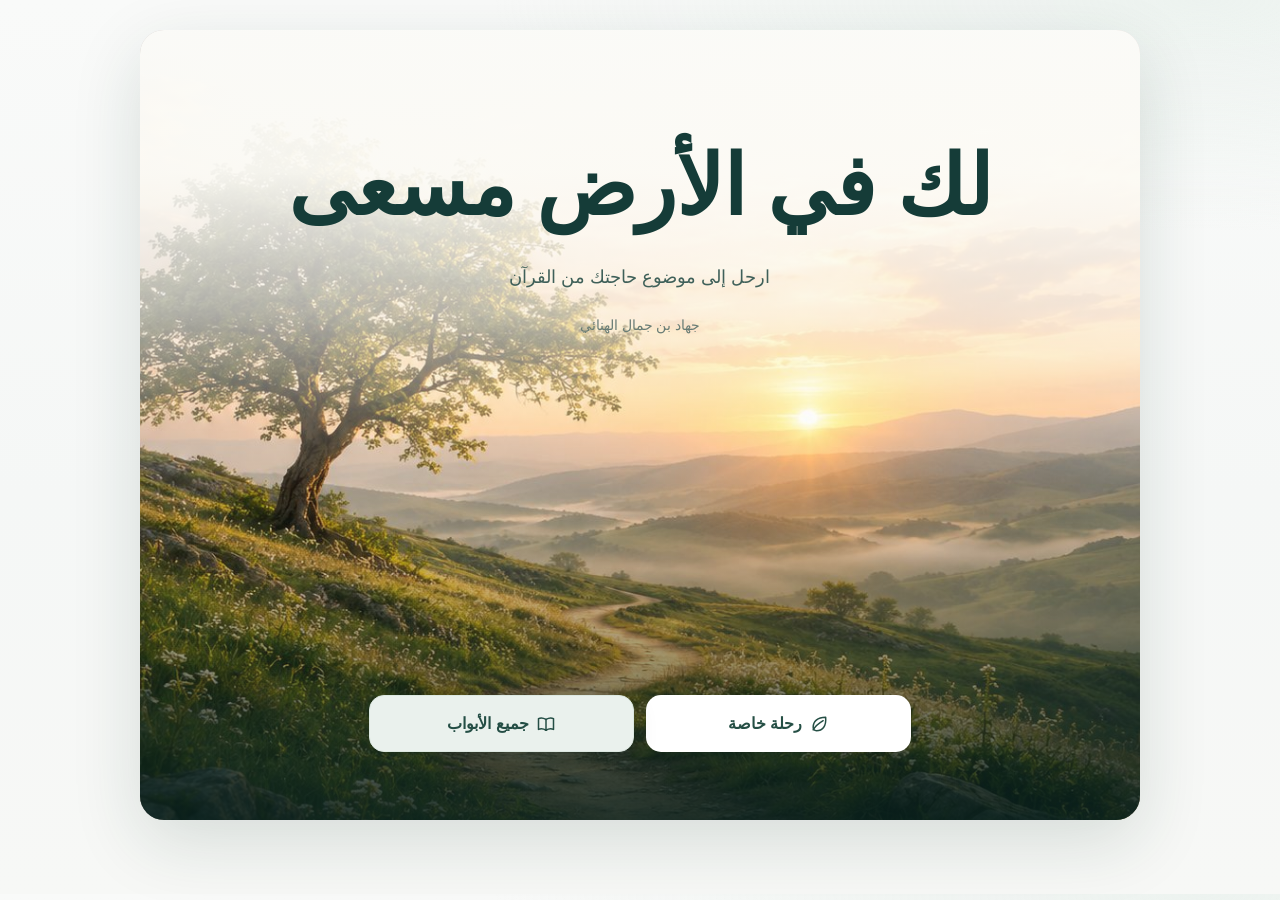
==== commit 4449eb6f: "Apply modern visual system across cover, questions and Quran reading pages" ====
--- a/masaa-public/index.html
+++ b/masaa-public/index.html
@@ -57,7 +57,7 @@
 @media(max-width:350px){.top .brand{font-size:17px}.icon-button{min-width:37px}.cover-title{font-size:45px}.cover .button{font-size:13px}}
 
 .context-label{display:inline-block;padding:5px 13px;margin-top:11px;background:#e9efe6;border-radius:999px;border:1px solid #d9e4d7;color:#3e6252;font-size:13px;font-weight:600;line-height:1.8}
-</style><link rel="manifest" href="./manifest.webmanifest"><link rel="icon" type="image/svg+xml" href="./icon.svg"><link rel="apple-touch-icon" href="./apple-icon.png"></head><body><a class="skip" href="#stage">تجاوز إلى محتوى الصفحة</a><div id="app"></div><div id="print-root" aria-hidden="true"></div><script>window.MASAA_DATA={"meta":{"edition":"طبعة التوجيه المحدد — نوفمبر 2026","author":"جهاد بن جمال الهنائي","scope":"نتائج مختارة بحسب الظروف؛ ليست تشخيصًا ولا فتوى","principle":"يتغيّر التوجيه بحسب الواقعة والجزء المؤلم منها؛ لا اقتباس لمجرد ملء صفحة."},"feelings":[{"id":"f1","label":"حزن وفقد","count":7},{"id":"f2","label":"خوف وتهديد","count":7},{"id":"f3","label":"قلق وضغط","count":7},{"id":"f4","label":"رزق ومعيشة","count":7},{"id":"f5","label":"ألم وصحة","count":6},{"id":"f6","label":"علاقات وخذلان","count":6},{"id":"f7","label":"ظلم وأذى","count":7},{"id":"f8","label":"وحدة وغربة","count":5},{"id":"f9","label":"ندم وذنب","count":6},{"id":"f10","label":"حيرة وضياع","count":6},{"id":"f11","label":"إرهاق وتعب","count":6},{"id":"f12","label":"مشاعر مختلطة","count":7}],"situations":[{"feeling":"حزن وفقد","label":"وفاة شخص عزيز","chapter":9,"opening":"قد يكون أصعب ما في الفقد أن العالم يتحرك من حولك بينما بقي شيء منك عند من رحل. ليس مطلوباً منك أن تنهي الحزن لأن يوماً جديداً بدأ.","action":"تواصل مع شخص مأمون ليكون بقربك، وأجّل القرارات غير الضرورية في الأيام الأشد وقعًا.","alert":null,"id":"s1","pains":["أشتاق إلى من رحل ولا أستوعب غيابه","أجد الوحدة شديدة بعد وفاته","أخشى أن أنسى صوته وتفاصيله"],"warm":"ليس على من فقد عزيزًا أن يعود كما كان في أيام قليلة. للذكرى موضع، وللحزن وقت لا يُفرض عليه.","closing":"يمكنك أن تظل محبًا لمن رحل، وأن تعتني بحياتك في الوقت نفسه.","theme":"death","verseKeys":["البقرة:١٥٦"],"verseScope":"صلة موضوعية محددة","isRisk":false,"painGuidance":["قد تأتي لحظات لا تصدق فيها أن من تحب قد رحل؛ لا تُكره نفسك على تجاوزها، واجلس مع من يستطيع سماع ذكرياتك.","قد تشتد الوحدة في المواضع التي اعتدت وجوده فيها؛ اطلب صحبة مأمونة في الأوقات الأصعب.","خوفك من نسيان صوته يدل على مكانة الذكرى؛ يمكنك حفظ صورة أو حكاية عنه إن كان ذلك يريحك."]},{"feeling":"حزن وفقد","label":"غياب شخص أترقب عودته","chapter":9,"opening":"للغائب حضور غريب؛ تفتقده في مكانه المعتاد، وفي كل خبر تتمنى أن تسمعه عنه. وطول الانتظار قد يرهق القلب من غير أن يغيّر حقيقة المحبة.","action":"تحقق مما تستطيع معرفته بطريق موثوق، واتفق مع شخص يساعدك في المتابعة دون تعريض نفسك للخطر.","alert":null,"id":"s2","pains":["يطول انتظاري ولا يصلني خبر","أتخيل الأسوأ كلما تأخر","تؤلمني قلة ما أستطيع فعله"],"warm":"الغياب من غير جواب مُتعب؛ فهو يترك القلب بين الاحتمالات. لا يصير أسوأ احتمال حقيقة لمجرد أن الخوف تكرر.","closing":"ما لا تعرفه اليوم لا يلزم أن تملأه بأقسى الظنون.","theme":"absence","verseKeys":["يوسف:٨٦"],"verseScope":"صلة موضوعية محددة","isRisk":false,"painGuidance":["غياب الخبر يفتح أبواب الظن؛ اتفق مع شخص موثوق على طريقة محددة للتحقق بدل البحث المتواصل.","ليس كل احتمال مخيف خبراً صحيحاً؛ ميز ما ثبت مما تخشاه.","قلة ما تستطيع فعله لا تعني قلة اهتمامك؛ اكتب خطوة متابعة واحدة في حدود قدرتك."]},{"feeling":"حزن وفقد","label":"فراق أو انتهاء علاقة","chapter":13,"opening":"قد يؤلم الفراق حتى حين تعرف أن العلاقة لم تعد ممكنة. تشتاق إلى تفاصيل صغيرة، وربما تسأل نفسك إن كنت ستستعيد هدوءك يوماً.","action":"امنح نفسك مساحة لتهدأ، ولا تتخذ قرار تواصل أو مواجهة تحت ضغط عاطفي شديد.","alert":null,"id":"s3","pains":["أشتاق إلى العلاقة كما كانت","أشعر أنني رُفضت","أخشى الوحدة بعد الانفصال"],"warm":"انتهاء علاقة لا يلغي المحبة التي كانت، ولا يختصر قيمة أي إنسان في قرار الطرف الآخر.","closing":"ليس عليك أن تنكر حزنك حتى تبدأ حياة جديدة.","theme":"separation","verseKeys":[],"verseScope":"لا استشهاد قبل الأمان","isRisk":false,"painGuidance":["قد تشتاق إلى ما كان جميلاً دون أن تكون العودة صالحة؛ امنح الاشتياق مكاناً دون أن تجعله قراراً.","قرار الآخر قد يوجع، لكنه لا يحدد قيمتك؛ خذ مسافة قبل الحكم على نفسك.","الخوف من الوحدة مفهوم بعد القرب؛ ابقِ صلة بمن يأمنهم قلبك خارج تلك العلاقة."]},{"feeling":"حزن وفقد","label":"خبر صادم لم أستوعبه","chapter":9,"opening":"بعض الأخبار تدخل القلب أسرع من قدرة الإنسان على فهمها. قد تعود الجملة إلى ذهنك مرات، ولا تجد تفسيراً لما تشعر به.","action":"تأكد من المعلومات الأساسية، واطلب من شخص موثوق أن يساعدك فيما لا يحتمل التأجيل.","alert":null,"id":"s4","pains":["لا أستطيع استيعاب الخبر","أخشى ما سيحدث بعده","عجزت عن إبلاغ من أحب"],"warm":"للخبر الصادم وقع يجعل الكلمات بطيئة. ليس مطلوبًا منك أن تفهم كل نتائجه في الساعة نفسها.","closing":"يكفي اليوم أن تمضي بما تقدر عليه من غير محاكمة لقلبك.","theme":"shock","verseKeys":[],"verseScope":"لا شاهد مباشر","isRisk":false,"painGuidance":["قد تحتاج إلى سماع المعلومة مرة ثانية بهدوء؛ اطلب شرحاً واضحاً ممن يعرف الوقائع.","الخبر شيء وما سيقع بعده شيء آخر؛ اجمع ما تعرفه قبل بناء أسوأ الاحتمالات.","إبلاغ الآخرين خبر مؤلم عبء شديد؛ يمكنك طلب المساندة من شخص مأمون في نقله."]},{"feeling":"حزن وفقد","label":"اشتياق إلى بيت أو وطن","chapter":19,"opening":"قد يكون الحنين إلى المكان حنيناً إلى نفسك كما كنت فيه: أصوات مألوفة، ووجوه، وطرقات تعرفها دون أن تفكر.","action":"حافظ على صلة آمنة بمن تحب، وابحث عن شخص أو خدمة محلية تساعدك على الاستقرار حيث أنت.","alert":null,"id":"s5","pains":["أشتاق إلى مكان لا أستطيع زيارته","فقدت شعوري بالانتماء","أخاف ألا أستقر مجددًا"],"warm":"قد يصبح المكان جزءًا من الذاكرة لا تعوّضه صورة جديدة بسهولة. الاشتياق لا يعني أنك عاجز عن بناء حياة في مكان آخر.","closing":"للبيت القديم مكانه في القلب، ولحياتك الحاضرة حق عليك أيضًا.","theme":"exile","verseKeys":[],"verseScope":"عام في المعنى","isRisk":false,"painGuidance":["قد يؤلمك مكان لا تستطيع بلوغه؛ حافظ على ما يصلك به دون أن تلوم نفسك على البعد.","الغربة قد تُضعف الإحساس بالانتماء؛ ابحث عن علاقة أو عادة صغيرة تربطك بمكانك الحالي.","الاستقرار قد يحتاج وقتاً وظروفاً؛ ركز على ما يجعل أيامك أكثر أماناً الآن."]},{"feeling":"حزن وفقد","label":"خيبة أمل كبيرة","chapter":8,"opening":"تعبت في أمر وأخذ من قلبك مساحة واسعة، ثم لم يأت كما تمنيت. قد يحزنك ضياع الوقت بقدر ما يحزنك ضياع النتيجة.","action":"سمّ الشيء الذي لم يتحقق بدقة، وافصل بين سبب يمكنك مراجعته ونتيجة لم تكن كلها بيدك.","alert":null,"id":"s6","pains":["تعبت من خيبة متكررة","أشعر أن جهدي لم يُر","أخاف محاولة شيء جديد"],"warm":"الخيبة موجعة، لكنها لا تخبر وحدها عن قيمتك أو عن كل الاحتمالات التي بقيت.","closing":"خذ وقتك قبل أن تحكم على بقية الطريق من محطة واحدة.","theme":"uncertainty","verseKeys":[],"verseScope":"لا شاهد مباشر","isRisk":false,"painGuidance":["تكرار الخيبة مرهق؛ اترك مساحة لفهم السبب قبل أن تطلب من نفسك محاولة جديدة.","ربما لم يظهر أثر عملك للناس؛ افصل قيمة الجهد عن مقدار ما ناله من تقدير.","التردد بعد الخيبة ليس كسلاً؛ ابدأ بمحاولة محدودة المخاطر إن توافرت لها أسباب معقولة."]},{"feeling":"حزن وفقد","label":"حزن لا أستطيع تفسيره","chapter":15,"opening":"أحياناً يضيق القلب ولا تجد له قصة واحدة. لا تحتاج إلى اختراع سبب حتى تكون مشاعرك جديرة بالإنصات.","action":"إن استمر الحزن وأثّر في يومك، تحدث مع شخص تثق به أو مختص يمكنه الإنصات.","alert":null,"id":"s7","pains":["أحزن ولا أعرف لماذا","أجد صعوبة في شرح شعوري","أخشى ألا يفهمني أحد"],"warm":"أحيانًا يأتي الحزن بلا اسم واضح. عدم قدرتك على شرحه لا يجعله أقل حقيقة.","closing":"لا تحتاج إلى تفسير كامل كي تستحق اللطف والمساعدة.","theme":"sadness","verseKeys":[],"verseScope":"لا شاهد مباشر","isRisk":false,"painGuidance":["قد يحزن القلب دون سبب تعرفه؛ لا تلزمه بتفسير جاهز، وإذا استمر الألم وعرقل حياتك فاطلب دعماً مناسباً.","بعض المشاعر يصعب وصفها؛ يكفي أن تقول لمن تثق به إنك لست بخير دون شرح كامل.","ليس مطلوباً من الجميع فهمك فوراً؛ اختر شخصاً يحسن الاستماع أو مختصاً عند الحاجة."]},{"feeling":"خوف وتهديد","label":"خوف من المستقبل","chapter":8,"opening":"قد يبدو الغد كأنه يحمل أسئلة أكثر من الإجابات. والمجهول حين نحدق فيه طويلاً يكبر حتى يغطّي ما نعرفه اليوم.","action":"اكتب أمرًا واحدًا يمكنك الاستعداد له الآن، واترك ما لا دليل على وقوعه في دائرة الاحتمال.","alert":null,"id":"s8","pains":["أتخيل احتمالات سيئة للمستقبل","أخاف اتخاذ خطوة جديدة","أشعر أن الغد خارج قدرتي"],"warm":"الغد لم يأت بعد، وما يُخيفك منه ليس بالضرورة ما سيحدث. التوكل لا يلغي النظر في الأسباب.","closing":"لا تحمل يومك جميع أيامك القادمة.","theme":"future","verseKeys":["لقمان:٣٤"],"verseScope":"صلة موضوعية محددة","isRisk":false,"painGuidance":["الاحتمالات ليست أحداثاً وقعت؛ ميّز بين ما تستطيع الاستعداد له وما لا تملكه.","قد تخاف الخطوة الجديدة لأنها مجهولة؛ اجمع معلومة واحدة تقلل الغموض قبل القرار.","لا تستطيع التحكم في الغد كله؛ أعطِ الضرورات القريبة حقها دون استعجال جواب نهائي."]},{"feeling":"خوف وتهديد","label":"تهديد مباشر لسلامتي","chapter":1,"opening":"ليس الخوف هنا مجرد فكرة مزعجة؛ قد تكون سلامتك تحتاج إلى فعل عاجل. لا يطلب منك هذا الكتاب أن تواجه الخطر لتثبت قوتك.","action":"إذا كان الخطر حاضرًا، ابتعد إلى مكان آمن إن استطعت واتصل بالطوارئ المحلية أو بمن يستطيع حمايتك مباشرة.","alert":"خطر","id":"s9","pains":["أخشى أن يصل إليّ الأذى الآن","لا أعرف إلى أين أذهب بأمان","أخاف طلب النجدة"],"warm":"حين تكون السلامة مهددة، لا تحتاج إلى إثبات صبرك بالمواجهة. حاجتك الأولى هي الحماية.","closing":"سلامتك أسبق من إكمال أي قراءة.","theme":"safety","verseKeys":[],"verseScope":"السلامة مقدمة","isRisk":true,"painGuidance":["إذا كان الأذى قريباً الآن فاترك القراءة واطلب النجدة المحلية في مكان آمن.","إذا لم تعرف أين تذهب، اتصل بجهة طوارئ أو شخص موثوق يستطيع تحديد مكان حماية آمن.","الخوف من طلب النجدة لا يلغي حقك فيها؛ إن أمكن اطلب من شخص مأمون أن يتصل نيابة عنك."]},{"feeling":"خوف وتهديد","label":"أخاف ممن يعيش معي","chapter":10,"opening":"حين يصبح مكان الراحة سبباً للخوف، قد يتغير نومك وحديثك وثقتك بنفسك. الأذى ليس أمراً صغيراً لأنه وقع داخل البيت.","action":"اتصل بشخص أو جهة حماية مأمونة، وضع خطة خروج آمنة إذا خشيت تصاعد الأذى، ولا تواجه المعتدي وحدك.","alert":"خطر","id":"s10","pains":["أراقب تصرفاتي خوفًا من رد الفعل","لا أشعر بالأمان في البيت","أخاف ألا يصدقني أحد"],"warm":"الخوف من شخص قريب قد يكون شديدًا لأنه يقع في المكان الذي يفترض أن يمنح الأمان. لا يوجب القرب السكوت عن الأذى.","closing":"لا تُطالب بإثبات المحبة بتحمل الخطر.","theme":"injustice","verseKeys":[],"verseScope":"السلامة مقدمة","isRisk":true,"painGuidance":["مراقبة كل كلمة خوفاً من رد فعل الآخر مُنهكة؛ أولويتك سلامتك لا إثبات أنك محق أثناء الخطر.","حين لا يكون البيت آمناً، ابحث عن طريق مساعدة لا يعرّضك لمزيد من الأذى.","قد تخشى ألا يصدقك الآخرون؛ اختر جهة مختصة أو شخصاً أميناً واخبره بما تحتاجه للحماية."]},{"feeling":"خوف وتهديد","label":"أخاف أن يمرض من أحب","chapter":6,"opening":"قد يخيفك احتمال المرض حتى قبل أن تتضح الوقائع، لأن من تحبه عزيز عليك. ومحبتك لا تمنحك معرفة ما سيأتي.","action":"اسأل مقدم الرعاية عن الأمر المؤكد والخطوة الطبية التالية، وشارك ما تستطيع من دعم.","alert":null,"id":"s11","pains":["أخاف على صحة شخص عزيز","أخشى وصول خبر مؤلم","أشعر بالعجز عن مساعدته"],"warm":"خوفك على من تحب مفهوم، لكنه لا يمنحك معرفة بما سيحدث. تستطيع أن تعتني دون أن تملك كل النتائج.","closing":"رعايتك لها قيمة، حتى حين لا تملك جوابًا للمستقبل.","theme":"illness","verseKeys":[],"verseScope":"لا شاهد مباشر","isRisk":false,"painGuidance":["القلق على شخص عزيز قد يلازم يومك؛ ساعد في الرعاية الممكنة دون أن تتحمل مسؤولية النتيجة.","انتظار الخبر قد يرهقك؛ اتفق مع من يتابع حالته على طريقة موثوقة للحصول على المعلومات.","قد لا تستطيع تغيير المرض؛ اسأل المريض أو فريق رعايته عن مساعدة محددة تستطيع تقديمها."]},{"feeling":"خوف وتهديد","label":"أحد يهددني عبر الإنترنت","chapter":22,"opening":"قد تتحول شاشة صغيرة إلى مصدر خوف كبير حين يهددك أحد بالنشر أو الفضح أو المال. ليس مطلوباً منك أن تخوض الأمر وحدك.","action":"احتفظ بأدلة التهديد بأمان، ولا تدفع المال تحت الضغط، وتواصل مع جهة مختصة أو شخص مأمون بحسب سلامتك.","alert":"خطر","id":"s12","pains":["أخاف أن تُنشر معلومات عني","يطلب أحدهم مني مالًا بالتهديد","أشعر بالخجل من إخبار شخص"],"warm":"التهديد عبر الشاشة أذى حقيقي، والخجل الذي يريده المعتدي لا ينبغي أن يمنعك من طلب الحماية.","closing":"المسؤولية على من يهددك، لا على من يطلب النجدة.","theme":"blackmail","verseKeys":[],"verseScope":"السلامة مقدمة","isRisk":true,"painGuidance":["إذا خفت نشر معلوماتك فلا تدخل في مواجهة قد تزيد التهديد؛ احفظ الأدلة واطلب مساعدة أمنية موثوقة.","لا تدفع مالاً أو ترسل مزيداً من البيانات تحت ضغط التهديد دون استشارة جهة مختصة.","الابتزاز يستعمل الخجل لعزلك؛ اختيار شخص مأمون لإخباره خطوة حماية لا سبب للخزي."]},{"feeling":"خوف وتهديد","label":"أخشى نتيجة اختبار","chapter":12,"opening":"حين تربط قلبك بنتيجة واحدة، قد يبدو يوم الانتظار أطول مما يحتمل. لكن النتيجة لا تختصر ما بذلته ولا كل ما تستطيع تعلمه.","action":"راجع ما تستطيع الاستعداد له، ونظم وقتًا للراحة، واطلب شرح موضع التعثر بعد ظهور النتيجة.","alert":null,"id":"s13","pains":["أخشى الرسوب بعد جهدي","أنسى ما ذاكرت من القلق","أربط درجتي بقيمتي"],"warm":"قد تكون نتيجة الاختبار مهمة لدراستك، لكنها لا تقيس كل ما تعلمته ولا كل ما يمكنك تعلمه بعد ذلك.","closing":"درجتك لا تختصر ما فيك.","theme":"study","verseKeys":[],"verseScope":"لا شاهد مباشر","isRisk":false,"painGuidance":["إن كنت تخشى الرسوب بعد جهدك، راجع أولويات المذاكرة واترك مجالاً للنوم قبل الاختبار.","نسيان المعلومات تحت القلق شائع؛ جرّب التدريب على أسئلة قصيرة في ظروف هادئة.","درجتك تقيس أداءً في اختبار، لا مقدار قيمتك؛ اطلب شرحاً لما لم تفهمه."]},{"feeling":"خوف وتهديد","label":"أخاف من خبر سيصلني","chapter":9,"opening":"قد يصبح صوت الهاتف أو ظهور إشعار سبباً لانقباض قلبك. الانتظار بين احتمالين مرهق، حتى عندما لا يقع شيء بعد.","action":"حدد وقتًا معقولًا للتحقق من الأخبار ومصدرًا موثوقًا، واطلب صحبة إن اشتد عليك الانتظار.","alert":null,"id":"s14","pains":["أراقب الهاتف في خوف","أتخيل أخبارًا سيئة","لا أقدر على الانتظار وحدي"],"warm":"انتظار خبر مجهول قد يجعل القلب يتعامل مع الاحتمال كأنه واقع. لا يلزم أن تصدق كل فكرة يثيرها الخوف.","closing":"ليس كل ما تخشاه سيقع، وليس عليك أن تعرف الغيب.","theme":"future","verseKeys":[],"verseScope":"لا شاهد مباشر","isRisk":false,"painGuidance":["الخوف يجعل الهاتف مركز يومك؛ ضع مواعيد محددة للتحقق من الأخبار إن لم تكن هناك حالة طارئة.","الخيال قد يضيف تفاصيل لم تقع؛ عُد إلى المصدر الموثوق ولا تعامل الظن كخبر.","إن كان الانتظار يرهقك وحدك، أخبر شخصاً تثق به أنك تحتاج إلى وجوده."]},{"feeling":"قلق وضغط","label":"لا يتوقف التفكير في رأسي","chapter":8,"opening":"قد تكون مرهقاً من التفكير نفسه؛ كلما هدأ سؤال ظهر بعده آخر. هذا التعب حقيقي، ولو لم يره أحد في وجهك.","action":"خفف المثيرات التي تستطيع ضبطها، واطلب تقييماً متخصصًا إذا أصبح التفكير مستمرًا ومُعطِّلًا.","alert":null,"id":"s15","pains":["تتكرر الأفكار رغم محاولتي إيقافها","تمنعني الأفكار من النوم","أعجز عن التركيز في يومي"],"warm":"انشغال الذهن لا يعني أنك ضعيف. وقد تحتاج إلى مساعدة حين تستمر الأفكار وتؤثر في النوم والعمل.","closing":"لا يجب أن تحسم كل فكرة لتستحق الراحة.","theme":"worry","verseKeys":[],"verseScope":"لا شاهد مباشر","isRisk":false,"painGuidance":["الأفكار المتكررة مرهقة؛ اكتب ما تستطيع اتخاذ إجراء بشأنه، وأجّل الباقي إن أمكن.","إذا منعك التفكير من النوم مراراً، فاستشارة مختص قد تعينك مع تحسين عادات النوم.","إذا عرقل التفكير يومك ودراستك أو عملك، لا تكتفِ بلوم نفسك؛ اطلب تقييماً ودعماً."]},{"feeling":"قلق وضغط","label":"انتظار جواب مهم","chapter":8,"opening":"ليس الانتظار فراغاً؛ فيه محاولات متكررة للاتصال والتخيل والحساب. وربما تتعب من سؤال نفسك متى ينتهي.","action":"حدد وقت متابعة مناسبًا إذا كان ذلك ممكنًا، ثم انتقل إلى أمر آخر تقدر عليه.","alert":null,"id":"s16","pains":["أتعب من الانتظار بلا موعد واضح","أفحص الرسائل مرارًا","أخشى أن أُرفض بعد الأمل"],"warm":"غياب الجواب قد يتركك معلقًا. لكن تأخر رسالة لا يكفي للحكم على النتيجة ولا على مكانتك.","closing":"ليس عليك أن تقضي اليوم كله أمام باب لم يُفتح بعد.","theme":"uncertainty","verseKeys":[],"verseScope":"لا شاهد مباشر","isRisk":false,"painGuidance":["التأخر دون موعد واضح متعب؛ حاول معرفة قناة متابعة رسمية وتوقيت معقول للتواصل.","تفقد الرسائل باستمرار يزيد الإنهاك؛ حدد أوقاتاً قليلة للمراجعة إن أمكن.","الرفض احتمال وليس يقيناً؛ استعد لخيارات أخرى دون الحكم مسبقاً على النتيجة."]},{"feeling":"قلق وضغط","label":"مسؤوليات كثيرة في الوقت نفسه","chapter":14,"opening":"حين يحتاجك أكثر من شخص وأكثر من أمر، قد تشعر أنه لا يحق لك أن تتعب. لكنك إنسان محدود الطاقة مهما صدقت نيتك.","action":"اختر مسؤولية واحدة يمكن مشاركتها اليوم، وحدد ما لا يحتمل التأخير وما يمكن تأجيله.","alert":null,"id":"s17","pains":["أحمل مسؤوليات أكثر مما أطيق","لا أجد من يشاركني الحمل","أشعر بالذنب حين أرتاح"],"warm":"كثرة ما يُطلب منك قد تُنسيك أن للقدرة حدًا. طلب العون ليس فشلًا في المحبة أو الواجب.","closing":"الراحة جزء من القدرة على المواصلة، لا نقيض لها.","theme":"capacity","verseKeys":[],"verseScope":"لا شاهد مباشر","isRisk":false,"painGuidance":["قد يكون الحمل أكبر من قدرة شخص واحد؛ اكتب أكثر مسؤوليتين إلحاحاً واطلب مشاركة واضحة.","قلة المشاركة ليست عيباً فيك؛ تحدث إلى من يمكنه تحمل جزء محدد من العمل.","الراحة حاجة تحفظ قدرتك على المسؤولية؛ لا تجعل الشعور بالذنب يحرمك منها."]},{"feeling":"قلق وضغط","label":"ضغوط العمل","chapter":3,"opening":"قد تعود من العمل وجسدك في البيت وذهنك لا يزال عند مهام الغد. لا يلزم أن تثبت إخلاصك بإلغاء كل ساعة راحة.","action":"دوّن ما يُطلب منك ومواعيده، واطلب ترتيب الأولويات أو دعمًا مناسبًا إذا أمكن.","alert":null,"id":"s18","pains":["أخشى أن أفقد عملي","أتعرض لضغط غير عادل","لا أجد وقتًا لنفسي"],"warm":"ليس كل ضغط في العمل دليلًا على ضعفك؛ بعضه يرتبط بمهام أو ظروف تحتاج إلى تنظيم أو إنصاف.","closing":"قيمة الإنسان لا تساوي عدد الساعات التي أنهكته.","theme":"work","verseKeys":[],"verseScope":"لا استشهاد قبل الأمان","isRisk":false,"painGuidance":["إذا خشيت فقدان العمل، راجع المعلومات الرسمية واحتفظ بمستنداتك قبل بناء قرار على الشائعات.","الضغط غير العادل يحتاج توثيقاً وتواصلاً مهنياً مناسباً؛ ليس عليك تحمله بصمت دائماً.","إذا لم يبقَ وقت لحياتك خارج العمل، حدّد حدوداً قابلة للتطبيق واطلب دعماً عند الحاجة."]},{"feeling":"قلق وضغط","label":"قلق من التزامات مالية","chapter":4,"opening":"قد لا ينقصك الجهد، لكن الأرقام تلاحقك في الليل. ليست كل المخاوف سواء؛ بعضها يحتاج خطة وبعضها يحتاج حقاً لدى طرف آخر.","action":"احصر ضرورياتك والمبالغ والمواعيد، واطلب ترتيبًا واقعيًا أو إنظارًا عند العسر.","alert":null,"id":"s19","pains":["أخاف موعد السداد","لا تكفيني ضروريات البيت","لا أعرف كيف أشرح ضيقي للدائن"],"warm":"الالتزام المالي ليس مجرد أرقام؛ قد يمس الطعام والسكن والراحة. ابدأ بالحقيقة كما هي، لا بوعد لا تستطيع الوفاء به.","closing":"لا يُعالج ضيق المال بإهانة صاحبه.","theme":"debt","verseKeys":[],"verseScope":"لا شاهد مباشر","isRisk":false,"painGuidance":["مواعيد السداد قد تُخيفك؛ دوّن الالتزامات الحقيقية وما تستطيع دفعه دون مساس بالضروريات.","إذا لم تكفِك ضروريات البيت، فالأولوية للغذاء والسكن والدواء وطلب المعونة المتاحة.","قد يصعب شرح العسر؛ اجمع الأرقام والمستندات واطلب ترتيباً واقعياً بلغة واضحة."]},{"feeling":"قلق وضغط","label":"أخشى أن أفقد السيطرة على حياتي","chapter":18,"opening":"حين تتزاحم الأحداث قد تشعر أنك تتحرك بلا اختيار. لكن بعض القرارات الصغيرة ما زالت تستحق أن تُرى بوضوح.","action":"اختر أمرًا مؤكدًا واحدًا وتحقق من خطوة تخصه، واستشر صاحب خبرة عند القرار المهم.","alert":null,"id":"s20","pains":["أشعر أن كل شيء يخرج عن يدي","أتخذ قرارات بدافع الخوف","لا أعرف أول أمر أعالجه"],"warm":"قد تتشابك الأمور حتى يبدو كل شيء عاجلًا. تقسيمها لا يحلها فورًا لكنه يساعدك على رؤية ما تملك.","closing":"يكفيك أن تبدأ من الموضع الذي تقدر عليه.","theme":"decision","verseKeys":[],"verseScope":"لا شاهد مباشر","isRisk":false,"painGuidance":["إذا شعرت أن الأمور تنفلت، ابدأ بما يقع تحت يدك اليوم، ولو كان مجرد جمع معلومة.","القرار تحت الخوف قد يُتعبك؛ اترك وقتاً للمشاورة حين لا توجد ضرورة عاجلة.","لا يلزم حل المشكلات كلها دفعة واحدة؛ اختر ما يهدد سلامتك أو حقاً قريباً أولاً."]},{"feeling":"قلق وضغط","label":"لا أعرف سبب انقباض صدري","chapter":6,"opening":"قد يضيق صدرك وأنت لا تعرف هل السبب تعب أم خوف أم أمر صحي. لا تفترض تفسيراً نفسياً لكل إحساس جسدي.","action":"إن ظهرت علامات خطر جسدي فاطلب إسعافًا، وإلا فرتب تقييمًا طبيًا إذا استمر العرض أو أقلقك.","alert":null,"id":"s21","pains":["أشعر بانقباض لا أفهمه","أخاف أن يكون الأمر مرضًا","يزداد ضيقي في أوقات معينة"],"warm":"انقباض الصدر قد تكون له أسباب مختلفة؛ لا يُشخَّص من كتاب. وإذا صحبه ألم شديد أو ضيق نفس مفاجئ فالمساعدة الطبية العاجلة أولى.","closing":"ألمك يستحق الفهم، لا مجرد أن يقال لك: تجاهله.","theme":"illness","verseKeys":[],"verseScope":"السلامة مقدمة","isRisk":true,"painGuidance":["انقباض الصدر لا يمكن تفسيره من قراءة؛ إذا صاحبه ألم شديد أو ضيق نفس مفاجئ فاطلب الإسعاف.","الخوف من المرض لا يثبت المرض ولا ينفيه؛ اطلب تقييماً طبياً مناسباً للأعراض.","تسجيل وقت حدوث الضيق وما يصاحبه قد يفيد الطبيب؛ لا تفترض سبباً نفسياً قبل الفحص."]},{"feeling":"رزق ومعيشة","label":"ديون تراكمت عليّ","chapter":4,"opening":"قد يصير موعد السداد أثقل من الرقم نفسه. تظل تفكر في الهاتف والحديث مع الدائن وما ستقوله لأهلك.","action":"اكتب أصل الدين والمواعيد والضروريات، ثم تفاوض على ترتيب ممكن أو اطلب مشورة مناسبة.","alert":null,"id":"s22","pains":["لا أستطيع سداد ما حلّ","أخشى مواجهة الدائن","أشعر أن الدين جرّدني من راحتي"],"warm":"المدين المعسر يحتاج إلى صدق وترتيب، ويحتاج كذلك إلى من يراعي عسره؛ فلا تُحمّل نفسك مالًا لا تملكه.","closing":"حفظ الحقوق لا يعني سحق من عجز حقًا.","theme":"debt","verseKeys":["البقرة:٢٨٠"],"verseScope":"صلة موضوعية محددة","isRisk":false,"painGuidance":["إذا عجزت عن السداد فاجمع بيان الديون والضروريات واطلب إنظاراً أو تسوية ممكنة.","قد تخشى مواجهة الدائن؛ حضّر ما تستطيع قوله مع معلومات دقيقة عن قدرتك الحالية.","الدين يضغط على الراحة والكرامة؛ تحدث إلى مختص أو جهة دعم إن صار العبء لا يُحتمل."]},{"feeling":"رزق ومعيشة","label":"لا أجد عملاً","chapter":3,"opening":"بعد محاولات كثيرة ربما صار السؤال ليس أين الوظيفة فقط، بل لماذا لا أُختار؟ لكن عدم التوظيف ليس حكماً كاملاً على قدرك.","action":"راجع شروط فرص محددة وطريقة تقديمك، واطلب رأيًا عمليًا في ملفك أو مقابلتك.","alert":null,"id":"s23","pains":["أقدم ولا يصلني رد","أشعر بالرفض بعد كل مقابلة","لا أعرف أي فرصة تناسبني"],"warm":"رفض الوظيفة خبر عن فرصة محددة، لا حكم نهائي على قدر الإنسان.","closing":"ما زال فيك ما يتجاوز جواب بريد واحد.","theme":"job","verseKeys":["القصص:٢٤"],"verseScope":"صلة موضوعية محددة","isRisk":false,"painGuidance":["حين تتكرر الطلبات بلا رد، جرّب مراجعة ملاءمة السيرة للوظائف بدلاً من تكرار التقديم نفسه.","الرفض بعد مقابلة يؤلم؛ يمكنك طلب تغذية راجعة عندما تسمح الجهة بذلك.","إن لم تعرف المجال المناسب، قارن بين مهاراتك وشروط فرص محددة بدل الحكم على نفسك عموماً."]},{"feeling":"رزق ومعيشة","label":"لا أجد طعاماً كافياً","chapter":2,"opening":"حين تكون المائدة خالية، فالحديث الجميل وحده لا يكفي. حاجتك إلى الطعام حاجة عاجلة تستحق العون لا العتب.","action":"اطلب طعامًا وماءً من خدمة موثوقة أو شخص مأمون اليوم، وقدّم الضروريات على أي خطة بعيدة.","alert":"عاجل","id":"s24","pains":["لا يكفي الطعام لمن أعول","أخجل من طلب طعام","لا أعرف أين أجد معونة قريبة"],"warm":"الحاجة إلى الطعام حاجة عاجلة لا ينبغي تحويلها إلى درس في الصبر وحده. ولمن يستطيع المساعدة دور في إعانة المحتاج.","closing":"حاجتك إلى وجبة لا تنقص من كرامتك.","theme":"food","verseKeys":[],"verseScope":"السلامة مقدمة","isRisk":true,"painGuidance":["إذا لم يكفِ الطعام لمن تعول، فاطلب إعانة غذائية موثوقة فوراً؛ الضرورة لا تنتظر القراءة.","طلب الطعام عند الحاجة ليس عيباً؛ تواصل مع جهة اجتماعية أو شخص مأمون يستطيع المساعدة.","إذا كنت لا تعرف أين تجد الطعام، اطلب من خدمات المساعدة المحلية أو شخص موثوق تحديد أقرب جهة."]},{"feeling":"رزق ومعيشة","label":"مشروعي يتعثر","chapter":17,"opening":"في المشروع مال ووقت وأمل وضعته قطعة من نفسك. وقد يؤلمك اعترافك بالخسارة أكثر من الخسارة نفسها.","action":"راجع التدفق النقدي والالتزامات مع مختص أو صاحب خبرة، وحدد قرارًا يحمي الحقوق قبل ضخ مال إضافي.","alert":null,"id":"s25","pains":["أخاف أن أخسر المال الذي وضعته","أشعر أنني خذلت من اعتمد عليّ","لا أعرف إن كان الاستمرار صحيحًا"],"warm":"تعثر المشروع لا يمحو الجهد المبذول فيه، لكنه يحتاج إلى حساب واضح لا إلى أمل وحده.","closing":"تغيير الخطة ليس خيانة للحلم.","theme":"business","verseKeys":[],"verseScope":"عام في المعنى","isRisk":false,"painGuidance":["الخوف على مال المشروع مفهوم؛ راجع السيولة والالتزامات قبل ضخ أموال جديدة.","قد يؤلمك اعتماد الآخرين عليك؛ تحدث إليهم بصدق عما تستطيع الوفاء به وما يحتاج مراجعة.","الاستمرار ليس دائماً شجاعة ولا التوقف فشلاً؛ قارن الأرقام والبدائل مع مختص إن أمكن."]},{"feeling":"رزق ومعيشة","label":"أخشى أن أفقد مسكني","chapter":5,"opening":"لا يكون البيت مجرد جدران حين يصبح بقاؤك فيه موضع قلق. قد تنام وأنت تتخيل أين ستذهب إن تعقد الأمر.","action":"إذا لم يكن لديك مأوى آمن الليلة فتواصل مع جهة إسكان أو إغاثة أو شخص مأمون، وتحقق من الحقوق المرتبطة بعقدك.","alert":"عاجل","id":"s26","pains":["أخاف فقدان سقف آمن","لا أعرف أين أذهب الليلة","أخشى على أسرتي من الإخلاء"],"warm":"المأوى حاجة أساسية، ولا تصبح أقل أهمية لأن البحث عنه معقد أو محرج.","closing":"من حقك أن تبحث عن مكان تنام فيه بأمان.","theme":"shelter","verseKeys":[],"verseScope":"السلامة مقدمة","isRisk":true,"painGuidance":["إذا خشيت فقدان مكان آمن، اجمع معلومات الإخلاء والحقوق من جهة موثوقة دون تأخير الحماية.","إذا لم تجد مأوى الليلة، فالأولوية لخدمة إيواء أو شخص مأمون لا لخطة طويلة.","إذا هدد الإخلاء أسرتك، فافحص الخيارات العاجلة واطلب عوناً قانونياً أو اجتماعياً مناسباً."]},{"feeling":"رزق ومعيشة","label":"راتبي أو حقي المالي متأخر","chapter":16,"opening":"حين تتأخر مستحقاتك لا تتأخر معها حاجات البيت. قد تحتاج إلى المطالبة بحقك أكثر مما تحتاج إلى نصيحة بالصبر.","action":"احتفظ بعقدك وسجلات الاستحقاق والتواصل، واطلب حقك عبر المسار المناسب في بلدك.","alert":null,"id":"s27","pains":["تأخر راتبي وأثقلني الانتظار","أخشى أن أطالب بحقي","تراكمت التزاماتي بسبب التأخير"],"warm":"تأخر الأجر قد يؤثر في أسرة كاملة. وليس طلب المستحقات طمعًا أو سوء خلق.","closing":"الإنصاف لا يتطلب الصمت عن حق ثابت.","theme":"rights","verseKeys":["النساء:١٣٥"],"verseScope":"عام في المعنى","isRisk":false,"painGuidance":["تأخر الراتب قد يربك ضروريات الحياة؛ احتفظ بسجل الاستحقاق وتواريخ المطالبة.","الخوف من المطالبة مفهوم؛ راجع القنوات الرسمية واحتفظ بنسخ التواصل.","حين تتراكم الالتزامات بسبب التأخير، وثّق أثره وتواصل مع الجهات المناسبة لطلب حقك."]},{"feeling":"رزق ومعيشة","label":"معاملة تمنعني من حقي","chapter":20,"opening":"قد تقف ورقة واحدة بينك وبين أمر لا يحتمل التأخير. وتكرار المراجعة دون إجابة قد يستهلك أعصابك ووقتك.","action":"حدد الوثيقة الناقصة والمهلة والجهة المسؤولة، واطلب تفسيرًا مكتوبًا للمتطلبات إن أمكن.","alert":null,"id":"s28","pains":["أوقفتني ورقة أو إجراء","أعجز عن معرفة الجهة الصحيحة","أخشى ضياع مهلة المطالبة"],"warm":"تعطّل ورقة لا يعني أن حقك أقل استحقاقًا. قد تكون المشكلة في الإجراء لا فيك.","closing":"أنت أكثر من رقم معاملة متأخرة.","theme":"documents","verseKeys":[],"verseScope":"لا شاهد مباشر","isRisk":false,"painGuidance":["الورقة المفقودة قد توقف حقاً مهماً؛ حدد اسم المستند وطريقة استخراج بدل فاقد.","إذا جهلت الجهة المختصة، اسأل عبر قناة رسمية واحفظ رقم الاستفسار.","إن كانت هناك مهلة قريبة، تحقق منها واطلب إثباتاً للمراجعة أو التقديم دون تأخير."]},{"feeling":"ألم وصحة","label":"أشعر بألم أو مرض","chapter":6,"opening":"الألم لا يقاس بما يبدو على الوجه وحده. وربما أتعبك أن تشرح مراراً ما تشعر به ولا تجد من يفهمه.","action":"اطلب تقييمًا طبيًا مناسبًا، ودوّن الأعراض والتغيرات التي تحتاج إلى مناقشتها مع الطبيب.","alert":null,"id":"s29","pains":["لا يصدق الآخرون مقدار ألمي","أخشى سبب المرض","تعبت من كثرة المواعيد"],"warm":"الألم الذي لا يراه غيرك قد يكون شديدًا في حياتك. لا يجب أن تثبت وجعك بالمبالغة.","closing":"طلب الرعاية لا ينقص من صبرك.","theme":"illness","verseKeys":["الأنبياء:٨٣"],"verseScope":"صلة موضوعية محددة","isRisk":false,"painGuidance":["عدم تصديق ألمك يزيد عليك المرض؛ صف الأعراض للطبيب بوضوح واطلب أن تُسجّل.","الخوف من سبب الألم يحتاج تقييماً لا تخميناً؛ اذكر الأعراض وعلامات الخطر للطبيب.","كثرة المواعيد مرهقة؛ اطلب جدول متابعة واضحاً ومساعدة عملية في التنقل عند الحاجة."]},{"feeling":"ألم وصحة","label":"أعيش مع مرض طويل","chapter":6,"opening":"حين يطول المرض قد يتعبك تكرار المواعيد والانتظار، وربما تتمنى يوماً لا تُعرَّف فيه بما يؤلمك.","action":"راجع خطة الرعاية مع الفريق المعالج، واطلب دعمًا للأعراض والحاجات اليومية.","alert":null,"id":"s30","pains":["أتعبني طول المرض","أخاف ألا أتحسن","أشعر أن حياتي توقفت عند العلاج"],"warm":"المرض الطويل قد يغير إيقاع الأيام، لكنه لا يسلب صاحبَه حقه في الأمل والكرامة والمعونة.","closing":"لست مطالبًا بأن تبدو قويًا في كل موعد.","theme":"illness","verseKeys":["الأنبياء:٨٣"],"verseScope":"صلة موضوعية محددة","isRisk":false,"painGuidance":["المرض الطويل قد يستنزف جسدك وروحك؛ اطلب مراجعة خطة العلاج وخدمات الدعم المتاحة.","الخوف من عدم التحسن ثقيل؛ تحدث مع المعالج عن الأهداف الواقعية ومؤشرات المتابعة.","إذا شعرت أن الحياة صارت مواعيد علاج فقط، ابحث عن نشاط آمن يظل جزءاً منك."]},{"feeling":"ألم وصحة","label":"أعتني بمريض أحبه","chapter":14,"opening":"قد تحاول أن تسبق الألم عن شخص تحبه، وتتعب في صمت لأنك تخشى أن يُفهم تعبك على أنه قلة محبة.","action":"حدد مهمة رعاية يمكن مشاركتها، ورتب معونة مأمونة إذا احتجت إلى الراحة.","alert":null,"id":"s31","pains":["أخشى على من أرعاه","لا أجد من يساعدني في الرعاية","أشعر بالذنب إن احتجت للراحة"],"warm":"العناية بالمريض محبة وعمل، لكنها لا تجعل جسد من يرعاه غير قابل للتعب.","closing":"استراحتك لا تنفي محبتك.","theme":"care","verseKeys":["المائدة:٢"],"verseScope":"صلة موضوعية محددة","isRisk":false,"painGuidance":["الخوف على المريض طبيعي؛ اسأل فريق الرعاية عما يستدعي المتابعة العاجلة.","إذا غاب من يعينك في الرعاية، اطلب من المقربين مهام محددة لا وعوداً عامة.","حاجتك للراحة لا تنفي محبتك؛ خطط لمناوبة أو استراحة آمنة إن تيسر."]},{"feeling":"ألم وصحة","label":"هناك عائق يمنعني من الوصول","chapter":7,"opening":"قد يكون العائق في باب أو وسيلة أو خدمة لا تلائم احتياجك. أنت لست أقل استحقاقاً لأن الطريق لم يُهيَّأ لك.","action":"صف حاجز الوصول بدقة، واطلب وسيلة إتاحة مناسبة من الجهة المسؤولة.","alert":null,"id":"s32","pains":["مدخل أو خدمة يمنعان وصولي","أحتاج إلى وسيلة أو تهيئة","تعبت من تبرير حاجتي"],"warm":"حين تمنعك بيئة غير مهيأة، لا ينبغي أن يُختزل الأمر في ضعف قدرتك الشخصية.","closing":"من حقك الوصول دون أن تثبت استحقاقك مرارًا.","theme":"access","verseKeys":[],"verseScope":"عام في المعنى","isRisk":false,"painGuidance":["إذا منعك مدخل أو خدمة من الوصول، صف العائق بدقة واطلب التهيئة من المسؤول.","طلب وسيلة مساعدة حق عملي؛ اسأل عن البدائل المتاحة والجهة المسؤولة.","تكرار تبرير حاجتك مُنهك؛ احتفظ بطلب واضح ومكتوب لتقليل الإعادة."]},{"feeling":"ألم وصحة","label":"أنتظر نتيجة طبية","chapter":6,"opening":"قد تكون ساعات الانتظار أثقل من الفحص نفسه. يذهب الذهن إلى احتمالات كثيرة، بينما لم تصلك الحقيقة بعد.","action":"دوّن أسئلتك للطبيب أو الجهة المختصة، ولا تغيّر علاجًا من تلقاء نفسك.","alert":null,"id":"s33","pains":["أخاف مما ستكشفه النتيجة","أراقب الأعراض قبل الموعد","لا أفهم تفسير الفحوصات"],"warm":"انتظار الفحص قد يملأ الفراغ بالاحتمالات، لكن الرقم الذي لم يصدر بعد لا يمكن الجزم به.","closing":"الانتظار متعب، ولا يلزم أن تواجهه وحدك.","theme":"illness","verseKeys":[],"verseScope":"لا شاهد مباشر","isRisk":false,"painGuidance":["الخوف من النتيجة مفهوم؛ حضّر أسئلتك للطبيب وانتظر القراءة المهنية للفحص.","إذا شغلك مراقبة الأعراض، دوّن ما يستحق إبلاغ الطبيب به دون تفسير ذاتي.","عدم فهم التقرير لا يعني أنك مقصر؛ اطلب شرح الأرقام والخيارات بلغة واضحة."]},{"feeling":"ألم وصحة","label":"أنا منهك جسدياً ونفسياً","chapter":14,"opening":"ربما تعبت حتى صار أبسط ما في اليوم يحتاج منك جهداً كبيراً. لا ينبغي أن تخفي هذه الحال لتبدو أقوى.","action":"إذا استمر التعب أو أثر في حياتك فاطلب تقييمًا صحيًا، وراجع ما يمكن تخفيفه من أعبائك.","alert":null,"id":"s34","pains":["أستيقظ وأنا متعب","لا يلاحظ أحد مقدار الإنهاك","لا أجد وقتًا للتعافي"],"warm":"التعب الجسدي والنفسي يحتاج إلى التفات، لا إلى مواعظ عن مزيد من الاحتمال.","closing":"من حقك أن تُعامل تعبك بجدية.","theme":"fatigue","verseKeys":[],"verseScope":"عام في المعنى","isRisk":false,"painGuidance":["إذا أصبحت تستيقظ منهكاً باستمرار، اطلب تقييماً صحياً عند الحاجة وراجع ظروف نومك.","قد لا يرى الآخرون تعبك؛ أخبر شخصاً موثوقاً بأثره على يومك واطلب مساعدة محددة.","إذا لم تجد وقتاً للتعافي، راجع توزيع المسؤوليات وخذ فترات راحة ممكنة."]},{"feeling":"علاقات وخذلان","label":"خصام مع شخص أحبه","chapter":13,"opening":"قد تخشى خسارة العلاقة وتخشى في الوقت نفسه أن تعود إلى الكلام الذي جرحك. ومن الصعب أن تحمل المحبة والألم معاً.","action":"اختر وقتًا هادئًا وحوارًا آمنًا إن كان ممكنًا، وحدد ما تريد قوله دون اتهامات.","alert":null,"id":"s35","pains":["أخاف أن نخسر علاقتنا","أُساء فَهم كلماتي","أتعب من تكرار الخلاف"],"warm":"الخصام بين الأحبة موجع لأنه يمس علاقة نرجو منها الأمان. لا تصح كل محاولة إصلاح في كل وقت.","closing":"الإصلاح يحتاج طرفين، وليس على أحدهما حمله وحده.","theme":"relationship","verseKeys":["الإسراء:٥٣"],"verseScope":"صلة موضوعية محددة","isRisk":false,"painGuidance":["الخوف على العلاقة قد يدفع إلى حديث متعجل؛ اختر وقتاً آمناً وهادئاً إن أمكن.","إذا أسيء فهم كلماتك، تحدث بأمثلة محددة واستمع إلى المعنى الذي وصل للطرف الآخر.","تكرار الخلاف مرهق؛ اتفق على حدود الحوار أو اطلب مساعدة أسرية مناسبة عند الحاجة."]},{"feeling":"علاقات وخذلان","label":"فراق أو انفصال","chapter":13,"opening":"قد ينتهي الاتفاق بين شخصين ولا تنتهي آثار القرب دفعة واحدة. لا تجعل الحنين وحده دليلاً على وجوب العودة.","action":"احترم حدود التواصل، واستعن بصحبة مأمونة وأجّل قرار العودة تحت ضغط الوحدة.","alert":null,"id":"s36","pains":["أشتاق رغم قرار الفراق","أشعر أنني لم أكن كافيًا","أخشى التقدم وحدي"],"warm":"قد يجتمع في الفراق الحنين والارتياح والحيرة. ولا يلزم أن يكون شعور واحد هو الصحيح دائمًا.","closing":"تستطيع الحزن على علاقة انتهت دون أن تضيع نفسك معها.","theme":"separation","verseKeys":[],"verseScope":"لا استشهاد قبل الأمان","isRisk":false,"painGuidance":["قد تشتاق رغم اقتناعك بالفراق؛ لا تجعل الاشتياق وحده يقرر العودة.","الشعور بأنك لم تكن كافياً مؤلم؛ افصل قيمتك عن نتيجة علاقة بعينها.","التقدم وحدك قد يبدو غريباً؛ أعد صلاتك بالناس والهوايات خطوة خطوة."]},{"feeling":"علاقات وخذلان","label":"خيانة ثقة","chapter":13,"opening":"من المؤلم أن يأتي الكسر من موضع كنت تظنه آمناً. وربما صرت تراجع كل كلمة وكل وعد مضى.","action":"تحقق من الوقائع، واحمِ حدودك وحقوقك، واستشر من تثق بحكمته إذا احتجت.","alert":null,"id":"s37","pains":["فقدت القدرة على الثقة","أكرر ما حدث في ذهني","أخاف أن أُخدع مرة أخرى"],"warm":"الخيانة تهز الثقة، لكنها لا تُوجب عليك قرارًا سريعًا بالصفح أو القطيعة.","closing":"الثقة لا تعود بالأوامر؛ تحتاج إلى صدق ووقت.","theme":"betrayal","verseKeys":["النساء:٥٨"],"verseScope":"عام في المعنى","isRisk":false,"painGuidance":["خيانة الثقة تترك أثراً؛ لا تستعجل منح الثقة من جديد قبل ظهور أفعال واضحة.","تكرار الحدث في ذهنك قد يرهقك؛ خصص وقتاً لحديث آمن أو دعم مناسب.","الخوف من الخداع لا يعني أن الجميع سيخدعك؛ ضع حدوداً واضحة وراقب الأفعال."]},{"feeling":"علاقات وخذلان","label":"قطيعة عائلية","chapter":13,"opening":"قد يطول الصمت بين الأقارب حتى تصبح المبادرة مخيفة. وربما تحبهم ولكنك تتألم من طريقة اللقاء.","action":"إن كان التواصل آمنًا، ابدأ برسالة قصيرة واضحة؛ وإن كان مؤذيًا فاستعن بوسيط مأمون.","alert":null,"id":"s38","pains":["أفتقد شخصًا من أهلي","تؤلمني كلمات قيلت في الخلاف","أخشى أن تعود القطيعة بعد إصلاحها"],"warm":"القطيعة العائلية ثقيلة، وقد يكون الإصلاح ممكناً وقد تحتاج بعض العلاقات إلى حدود تحمي أصحابها.","closing":"يمكن أن تطلب القرب وتضع حدودًا تحفظ كرامتك.","theme":"relationship","verseKeys":["الإسراء:٥٣"],"verseScope":"صلة موضوعية محددة","isRisk":false,"painGuidance":["افتقاد قريب بعد القطيعة موجع؛ يمكن بدء تواصل آمن مقتضب إن كان مناسباً.","الكلمات الجارحة لا تزول دائماً باعتذار واحد؛ يحتاج الإصلاح إلى اعتراف وتغير.","الخوف من تكرار القطيعة يدعوك إلى اتفاق واضح على طريقة التعامل مع الخلاف."]},{"feeling":"علاقات وخذلان","label":"أشعر أن أحداً لا يقدّرني","chapter":15,"opening":"تتعب حين تبذل كثيراً ولا تجد من ينتبه إليك. وقد يصعب عليك أن تطلب التقدير بصوت مسموع.","action":"عبّر عن حاجة محددة بوضوح لشخص يمكنه سماعك، ولا تجعل كل تقديرك لنفسك رهين رد واحد.","alert":null,"id":"s39","pains":["أعمل ولا أجد تقديرًا","أشعر أن الآخرين لا يسمعونني","أخاف أن أكون قليل القيمة"],"warm":"قلة التقدير من الناس موجعة، لكنها لا تملك وحدها تعريف قيمة حياتك.","closing":"قد لا يُرى بعض جهدك، لكنه ليس معدومًا.","theme":"loneliness","verseKeys":[],"verseScope":"لا استشهاد قبل الأمان","isRisk":false,"painGuidance":["إذا غاب تقدير جهدك، تحدث عن العمل والاحتياجات بصورة محددة مع المعنيين.","عدم الشعور بأن أحداً يسمعك متعب؛ اختر علاقة تستطيع أن تتبادل فيها الإصغاء.","شعور قلة القيمة ليس حقيقة ثابتة؛ لا تحصر نظرتك لنفسك في رأي شخص واحد."]},{"feeling":"علاقات وخذلان","label":"أخاف من رد فعل شخص قريب","chapter":10,"opening":"عندما تخشى غضب من تحب، قد تراجع كلماتك قبل أن تقولها وتعتذر حتى عما لم تفعله.","action":"اطلب مشورة آمنة من جهة حماية أو شخص موثوق قبل مواجهة قد تزيد الخطر.","alert":"خطر","id":"s40","pains":["أترقب غضب شخص قريب","أخاف عواقب الاختلاف معه","لا أشعر بالأمان حين أتكلم"],"warm":"الخوف من رد فعل قريب يجب أخذه بجدية، خصوصًا إذا اقترن بتهديد أو أذى.","closing":"لا يجوز أن تكون سلامتك ثمنًا لإرضاء أحد.","theme":"injustice","verseKeys":[],"verseScope":"السلامة مقدمة","isRisk":true,"painGuidance":["إذا كنت تترقب غضب شخص قريب، قيّم سلامتك قبل بدء المواجهة.","الخوف من عواقب الاختلاف يستدعي حدوداً آمنة ومساندة عند الحاجة.","إذا لم تكن تستطيع الكلام بأمان، لا تفرض الحوار الآن؛ اطلب حماية أو مشورة موثوقة."]},{"feeling":"ظلم وأذى","label":"أتعرض لظلم في العمل","chapter":16,"opening":"حين يُنكر جهدك أو حقك قد تشعر أن صوتك لا يصل. مطالبتك بالإنصاف ليست اعتراضاً على الصبر.","action":"وثّق الواقعة واحفظ المستندات واستفسر عن طريق الشكوى الآمن المناسب.","alert":null,"id":"s41","pains":["سُلب مني استحقاق في العمل","أتعرض لمعاملة غير عادلة","أخشى الاعتراض على الظلم"],"warm":"الظلم في العمل لا يزول لأن صاحبه صمت، ولا يعني أن قيمته المهنية نقصت.","closing":"طلب الإنصاف ليس قلة صبر.","theme":"rights","verseKeys":["النساء:١٣٥"],"verseScope":"عام في المعنى","isRisk":false,"painGuidance":["إذا سُلب منك استحقاق، اجمع الأدلة وحدد جهة الشكوى المناسبة.","المعاملة غير العادلة تؤذي؛ وثّق الوقائع واطلب مراجعتها دون تعريض نفسك لخطر غير محسوب.","قد يصعب الاعتراض في العمل؛ افهم الإجراءات والمواعيد واحفظ نسخة من مراسلاتك."]},{"feeling":"ظلم وأذى","label":"أتعرض لأذى داخل البيت","chapter":10,"opening":"قد يكون أصعب ما في الأذى أنه يأتي في مكان ينبغي أن يطمئنك. لا تحتاج إلى تسميته حباً حتى تتقبله.","action":"إذا كنت في خطر فاطلب نجدة عاجلة أو مكانًا آمنًا وتواصل مع خدمة حماية، واحذر أن تترك ما يكشف طلب المساعدة إذا كان ذلك يعرضك للخطر.","alert":"خطر","id":"s42","pains":["أخشى أذى داخل البيت","ليس لدي مكان آمن ألجأ إليه","أخاف أن يعرف المعتدي بطلب المساعدة"],"warm":"الأذى داخل البيت يحتاج إلى حماية فعلية، وليس إلى نصيحة بالمواجهة أو الصبر المجرد.","closing":"سلامتك وكرامتك أولاً.","theme":"injustice","verseKeys":[],"verseScope":"السلامة مقدمة","isRisk":true,"painGuidance":["إذا خشيت الأذى في البيت، فالأولوية للخروج إلى مكان آمن أو طلب النجدة.","إن لم يكن لديك مكان تلجأ إليه، اتصل بجهة حماية أو شخص مأمون يستطيع المساعدة.","إذا خفت اطلاع المعتدي على طلبك، استخدم وسيلة تواصل آمنة ولا تحتفظ بما يعرضك للخطر."]},{"feeling":"ظلم وأذى","label":"طفل يتعرض للإيذاء","chapter":11,"opening":"قد يعجز الطفل عن وصف ما يحدث، أو يخشى ألا يصدقه أحد. حقه في الحماية لا ينتظر أن تكون عباراته كاملة.","action":"أبعد الطفل عن مصدر الخطر إن أمكن بأمان، وأبلغ جهة حماية مختصة وفق إجراءات بلدك.","alert":"خطر","id":"s43","pains":["طفل لا يستطيع الدفاع عن نفسه","أخشى ألا يصدقه الكبار","أخاف أن يتكرر الأذى"],"warm":"الطفل لا يجب أن يُترك ليواجه الأذى أو ليصوغ شكوى كاملة حتى يصدقه الكبار.","closing":"مسؤولية الحماية تقع على الكبار والجهات المختصة.","theme":"child","verseKeys":[],"verseScope":"السلامة مقدمة","isRisk":true,"painGuidance":["الطفل لا يتحمل مسؤولية حماية نفسه وحده؛ أخبر جهة حماية مختصة إذا كان هناك خطر.","إن خشيت ألا يُصدَّق الطفل، استمع دون تلقين واحفظ سلامته واطلب تدخلاً مؤهلاً.","خوفك من تكرار الأذى سبب لاتخاذ حماية عاجلة لا للانتظار على أمل أن يتوقف وحده."]},{"feeling":"ظلم وأذى","label":"شخص يبتزني أو يهددني","chapter":22,"opening":"يستغل المهدد خوفك من الناس حتى تشعر أن لا خيار أمامك. لك حق في الحماية والخصوصية.","action":"احفظ الأدلة بأمان، وامتنع عن إرسال مزيد من المال أو المحتوى تحت الضغط، واطلب جهة حماية مختصة.","alert":"خطر","id":"s44","pains":["أخاف نشر شيء خاص بي","يطلب المعتدي مالًا أو فعلًا","أخشى إبلاغ أحد"],"warm":"الابتزاز يعتمد على الخوف والعزلة، وليس عليك أن تحلّه وحدك أو تدفع لتُثبت حسن نيتك.","closing":"العار ليس على من يستنجد؛ المسؤولية على المعتدي.","theme":"blackmail","verseKeys":[],"verseScope":"السلامة مقدمة","isRisk":true,"painGuidance":["الخوف من نشر أمر خاص قد يدفعك للعزلة؛ احفظ الأدلة دون مشاركتها واطلب مساعدة مأمونة.","إذا طلب المعتدي مالاً أو فعلاً، لا تتخذ قراراً تحت تهديده قبل استشارة جهة مختصة.","إبلاغ شخص موثوق عن الابتزاز خطوة شجاعة لحماية نفسك؛ الذنب على المعتدي."]},{"feeling":"ظلم وأذى","label":"سُلب مني حق أو استحقاق","chapter":20,"opening":"قد تتعب من إثبات أمر تراه واضحاً، ومن إعادة حكايته في كل مراجعة. التأخر لا يجعل الحق أقل أهمية.","action":"اجمع ما يثبت الحق والمواعيد وحدد الجهة المعنية بطلبك ثم تابع بطريق موثق.","alert":null,"id":"s45","pains":["تعطل حصولي على حق مالي","لا أعرف كيف أثبت حقي","تعبت من المراجعات المتكررة"],"warm":"قد يكون أشد ما في ضياع الحق طول الطريق إليه. ومن حقك أن تبحث عن إنصاف دون إذلال.","closing":"تأخر الإنصاف لا يجعل حقك أقل وضوحًا.","theme":"rights","verseKeys":["النساء:١٣٥"],"verseScope":"عام في المعنى","isRisk":false,"painGuidance":["إذا تعطّل حق مالي، اجمع ما يثبت الاستحقاق وتاريخ المطالبة.","إذا لم تعرف كيف تثبت حقك، اطلب إفادة مكتوبة بالقواعد والمستندات المطلوبة.","طول المراجعات مرهق؛ احتفظ بأرقام الطلبات وحدد موعد متابعة معقولاً."]},{"feeling":"ظلم وأذى","label":"تعرضت لسخرية أو تنمر","chapter":11,"opening":"قد تبقى كلمة جارحة في القلب أطول مما توقع صاحبها. ليس عليك أن تقبل الإهانة كي لا تثير مشكلة.","action":"تحدث إلى شخص مسؤول أو مأمون، ووثّق تكرار الأذى بحسب المكان وظروف السلامة.","alert":null,"id":"s46","pains":["تؤلمني كلمات السخرية","أخاف حضور المكان الذي أُهان فيه","أشعر أن الآخرين صدقوا الإهانة"],"warm":"السخرية ليست أمراً صغيرًا لمجرد أنها قيلت على هيئة مزاح، ولا يجب عليك احتمالها حتى لا تُتهم بالحساسية.","closing":"ما قاله الآخرون عليك لا يصير تعريفًا لك.","theme":"bullying","verseKeys":["الحجرات:١١"],"verseScope":"صلة موضوعية محددة","isRisk":false,"painGuidance":["الكلمات الساخرة تؤذي حتى إن قيل إنها مزاح؛ اطلب وقفها وحدد حدودك بأمان.","الخوف من المكان الذي أُهنت فيه مفهوم؛ أخبر المسؤولين واطلب بيئة أكثر أمناً.","تصديق الآخرين للإهانة لا يجعلها حقيقة؛ تواصل مع من يحسن سماعك أو جهة حماية."]},{"feeling":"ظلم وأذى","label":"اتهمني أحد بما لم أفعل","chapter":16,"opening":"من العسير أن تحاول الدفاع عن اسمك وأنت غاضب ومجروح. لكن الرد الأكثر نفعاً يحتاج إلى بيان لا إلى فوضى.","action":"اجمع ما يثبت الوقائع، واستشر شخصًا مؤهلاً بشأن طريقة الرد أو المطالبة بالإنصاف.","alert":null,"id":"s47","pains":["أخشى انتشار اتهام غير صحيح","لا يُتاح لي شرح موقفي","أتعرض لحكم مسبق"],"warm":"الاتهام الباطل قد يجرح السمعة قبل أن تُسمع الحقيقة. لا يلزم أن ترد على كل صوت بالطريقة نفسها.","closing":"العدل يحتاج إلى تثبت لا إلى ضجيج.","theme":"accusation","verseKeys":["النساء:١٣٥"],"verseScope":"عام في المعنى","isRisk":false,"painGuidance":["إذا انتشر اتهام غير صحيح، احتفظ بالأدلة ولا ترد بما يزيد الضرر.","إن لم يسمح لك بشرح موقفك، اطلب فرصة رسمية لتقديم الوقائع كتابةً.","الحكم المسبق مؤلم؛ ركز على الحقائق والمسار المنصف بدلاً من محاولة إرضاء الجميع."]},{"feeling":"وحدة وغربة","label":"أعيش بعيداً عن أهلي","chapter":19,"opening":"قد تكون بين الناس جميعاً وتشتاق إلى صوت واحد من بيتك الأول. والغربة ليست ضعفاً في التأقلم دائماً.","action":"رتب تواصلًا ثابتًا مع من تحب، وابحث عن صحبة أو خدمة محلية آمنة.","alert":null,"id":"s48","pains":["أشتاق إلى أهلي كل يوم","أشعر أنني غريب في المكان","أخاف ألا أجد من يساندني"],"warm":"البعد عن الأهل لا يُقاس بالكيلومترات وحدها؛ فقد يبدو كل شيء جديدًا حتى في يوم عادي.","closing":"يمكن للغربة أن تؤلمك دون أن تمنعك من بناء انتماء جديد.","theme":"exile","verseKeys":[],"verseScope":"عام في المعنى","isRisk":false,"painGuidance":["الاشتياق إلى الأهل قد يشتد كل يوم؛ رتب تواصلاً منتظماً يناسب ظروفكم.","إن شعرت بالغربة في المكان، ابحث عن صلة مأمونة أو نشاط يخفف العزلة.","إذا خشيت انعدام السند، كوّن قائمة بأشخاص وجهات يمكن الرجوع إليها عند الحاجة."]},{"feeling":"وحدة وغربة","label":"أشعر أنه لا أحد يسمعني","chapter":15,"opening":"قد تحمل كلاماً كثيراً ولا تجد الأذن التي تتسع له. لا يعني ذلك أن ما في قلبك قليل الأهمية.","action":"ابدأ بشخص واحد مأمون تستطيع أن تقول له بوضوح: أحتاج أن تسمعني قليلًا.","alert":null,"id":"s49","pains":["لا أجد من يسمعني دون حكم","أتحدث وأشعر أنني غير مفهوم","أخجل من طلب الصحبة"],"warm":"قد يكون أقسى ما في الوحدة أن تبقى كلماتك بلا مستمع. لا يعني ذلك أن حاجتك إلى الإنصات عيب.","closing":"حاجتك إلى الصلة إنسانية وليست ضعفًا.","theme":"loneliness","verseKeys":[],"verseScope":"لا استشهاد قبل الأمان","isRisk":false,"painGuidance":["قد تحتاج إلى شخص يسمع دون أن يصدر حكماً؛ اطلب ذلك بوضوح من شخص مأمون.","حين لا تشعر بأنك مفهوم، حاول وصف شعور واحد بدلاً من شرح القصة كاملة.","طلب الصحبة لا يعيبك؛ ابدأ بتواصل قصير مع شخص ترتاح إليه."]},{"feeling":"وحدة وغربة","label":"ابتعد عني شخص قريب","chapter":13,"opening":"قد يكون الشخص حياً وقريباً من الجميع، لكنك لم تعد تصل إليه كما كنت. لهذا الغياب وجع لا يظهر للآخرين.","action":"إذا كان التواصل آمنًا، أرسل سؤالًا واضحًا مرة واحدة ثم احترم الحدود والرد.","alert":null,"id":"s50","pains":["قلّ حديثنا بعد قرب طويل","أشتاق إلى صديق ابتعد","لا أعرف هل أصلح العلاقة"],"warm":"الابتعاد من غير وضوح يترك أسئلة كثيرة. قد يكون لك حق طلب تفسير، لكنك لا تملك إجبار الآخر على الاستجابة.","closing":"لا يختزل صمت شخص واحد مكانتك في العالم.","theme":"relationship","verseKeys":[],"verseScope":"لا استشهاد قبل الأمان","isRisk":false,"painGuidance":["قلّة الحديث بعد قرب طويل قد توجع؛ اسأل بلطف عن سبب البعد إن كان التواصل آمناً.","اشتياقك للصداقة لا يضمن رجوعها كما كانت؛ اترك مساحة للواقع ولحدود الطرفين.","قبل محاولة الإصلاح، اسأل نفسك هل العلاقة آمنة وممكنة، ثم اختر رسالة قصيرة إن رغبت."]},{"feeling":"وحدة وغربة","label":"الوحدة بعد وفاة قريب","chapter":9,"opening":"قد تفتقد شخصاً في الأوقات التي لم تكن تحتاج فيها إلى الاتصال به؛ كان يكفي أن تعرف أنه موجود.","action":"شارك ذكرى طيبة مع من تثق به، واطلب صحبة حين تثقل عليك الأيام.","alert":null,"id":"s51","pains":["أفتقد من مات في أوقات معينة","يزداد حزني في المناسبات","أشعر بالوحدة بعد الفقد"],"warm":"قد تأتي الوحدة بعد وفاة العزيز في التفاصيل الصغيرة، حتى إن كان حولك ناس كثيرون.","closing":"ليس المطلوب أن تمحو الذكرى لكي تواصل العيش.","theme":"death","verseKeys":["البقرة:١٥٦"],"verseScope":"صلة موضوعية محددة","isRisk":false,"painGuidance":["قد تشتد الذكرى في مكان معتاد؛ اسمح لنفسك بوقت هادئ أو صحبة في تلك اللحظة.","المناسبات قد تعيد الحزن بقوة؛ خطط لمن يساندك دون أن تُجبر على الحضور.","الوحدة بعد الوفاة قاسية؛ لا تجعل طلب القرب من الناس خيانة لذكرى من رحل."]},{"feeling":"وحدة وغربة","label":"أميل إلى العزلة ولا أعرف لماذا","chapter":15,"opening":"أحياناً تستريح إلى الصمت، وأحياناً تتحول العزلة إلى ثقل جديد. لا تحكم على نفسك قبل أن تفهم ما تحتاج إليه.","action":"إن أثرت العزلة في يومك، تحدث مع شخص تثق به أو مختص، وجرب تواصلًا صغيرًا يناسبك.","alert":null,"id":"s52","pains":["لا رغبة لي في لقاء الناس","أخشى أن ينفصل عني الجميع","لا أعرف لماذا أنعزل"],"warm":"قد تحتاج إلى هدوء، وقد تكون العزلة صارت مؤلمة. لا يمكن معرفة السبب من جملة واحدة.","closing":"لا تحتاج أن تصبح اجتماعيًا بين ليلة وضحاها.","theme":"loneliness","verseKeys":[],"verseScope":"لا استشهاد قبل الأمان","isRisk":false,"painGuidance":["قد تحتاج إلى عزلة مؤقتة، لكن استمرار الانسحاب الذي يعطل حياتك يستحق دعماً مناسباً.","إذا خشيت فقد الجميع، ابدأ بالتواصل مع شخص واحد تثق به.","إن لم تعرف سبب الانسحاب، لا تلصق بنفسك حكماً؛ تحدث مع مختص إذا طال أو اشتد."]},{"feeling":"ندم وذنب","label":"أخطأت وأريد التوبة","chapter":23,"opening":"قد يكون الذنب حاضراً في ذهنك حتى حين تحاول الانشغال عنه. باب الرجوع لا يحتاج إلى إهانة نفسك.","action":"اترك الخطأ ما استطعت، واستغفر الله، ورد حقوق من آذيت أو اطلب طريقة آمنة لإصلاحها.","alert":null,"id":"s53","pains":["أندم على فعل أعلمه خطأ","أخشى ألا يُغفر لي","أريد إصلاح ما أفسدت"],"warm":"الندم الصادق يمكن أن يكون بداية إصلاح، وليس حكمًا بأنك لا تستحق الرجاء.","closing":"باب الرجوع أوسع من بقاء المرء في جلد نفسه.","theme":"repentance","verseKeys":["الزمر:٥٣"],"verseScope":"صلة موضوعية محددة","isRisk":false,"painGuidance":["الندم قد يدل على رغبة في الإصلاح؛ ابدأ بترك الخطأ ورد الحق إن تعلّق بغيرك.","لا تجعل خوفك من عدم المغفرة يصدك عن التوبة؛ اقرأ النصوص الموثوقة في باب الرجاء.","إذا أردت إصلاح ما أفسدت، حدّد حقاً تستطيع رده أو ضرراً تستطيع إيقافه."]},{"feeling":"ندم وذنب","label":"أعود إلى عادة تؤذيني","chapter":21,"opening":"قد تعد نفسك ألا تعود ثم تتعثر، فتظن أن كل ما سبق ضاع. لكن فهم طريق العودة إلى السلوك جزء من طريق تغييره.","action":"حدد الموقف الذي يسبق العودة واطلب دعمًا متخصصًا إذا كانت العادة إدمانية أو تؤذي سلامتك.","alert":null,"id":"s54","pains":["أعود إلى سلوك لا أريده","أخجل من طلب المساعدة","أحبط كلما تكرر التعثر"],"warm":"تكرار عادة مؤذية يحتاج إلى فهم أسبابها وخطة مناسبة، لا إلى وصف نفسك بالفشل إلى الأبد.","closing":"التعثر يطلب إصلاح الخطة، لا احتقار النفس.","theme":"habit","verseKeys":[],"verseScope":"لا شاهد مباشر","isRisk":false,"painGuidance":["تكرار العادة قد يتطلب تغيير البيئة وخطة دعم، لا لوم النفس وحده.","الخجل من طلب العون قد يطيل الأذى؛ اختر شخصاً أو مختصاً مأموناً.","التعثر لا يلغي ما تعلمته؛ راجع سبب العودة وعدّل خطتك بدلاً من الحكم النهائي على نفسك."]},{"feeling":"ندم وذنب","label":"آذيت شخصاً بكلام أو فعل","chapter":23,"opening":"أحياناً يؤلمك أنك صرت سبباً لوجع إنسان آخر. الندم يصبح أنفع حين يقود إلى إصلاح لا إلى دوران دائم حول الذات.","action":"سمّ الضرر الذي سببته، واعتذر دون تبرير أو ضغط على الطرف الآخر، ورد الحقوق الممكنة.","alert":null,"id":"s55","pains":["أقلق لأنني جرحت أحدًا","لم أعد أعرف كيف أعتذر","أخشى ألا يقبل إصلاحي"],"warm":"حين يكون الخطأ قد مس غيرك، يصبح الرجاء مقرونًا بالاعتراف ورد الحق، لا بالكلمات وحدها.","closing":"اعتذارك ليس عقدًا يُلزم الآخر بمسامحتك.","theme":"repair","verseKeys":[],"verseScope":"لا شاهد مباشر","isRisk":false,"painGuidance":["إذا جرحت شخصاً، اعترف بما فعلت دون تبرير يضع العبء عليه.","الاعتذار الصادق يذكر الفعل وأثره، ويترك للمتضرر حرية الاستجابة.","قبول الإصلاح ليس حقاً تفرضه على الآخر؛ افعل الواجب وامنحه مساحته."]},{"feeling":"ندم وذنب","label":"ألوم نفسي على قرار قديم","chapter":18,"opening":"ترى الماضي الآن بمعلومات لم تكن كلها في يدك يوم اخترت. قد تتعلم مما حدث دون أن تبقى في محاكمة لا تنتهي.","action":"اكتب ما كنت تعرفه حينها وما تعرفه الآن، وحدد شيئًا واحدًا تستفيد منه في القرار المقبل.","alert":null,"id":"s56","pains":["ألوم نفسي على اختيار سابق","أتخيل حياة بديلة دائمًا","أخشى أن أكرر الخطأ"],"warm":"القرارات القديمة تُرى اليوم بمعلومات لم تكن كلها متاحة حين اتُّخذت. يمكنك التعلم دون محاكمة لا تنتهي.","closing":"لا يمكنك تعديل الأمس، لكنك تستطيع الرفق بمن كنت.","theme":"decision","verseKeys":[],"verseScope":"لا شاهد مباشر","isRisk":false,"painGuidance":["قد يكون القرار القديم مؤلماً؛ راجع ما كنت تعرفه وقتها لا ما عرفته بعد ذلك.","تخيل حياة أخرى لا يثبت أنها كانت ستكون أفضل؛ عد إلى ما يمكن تغييره اليوم.","الخوف من تكرار الخطأ يمكن تحويله إلى معايير قرار أو مشورة موثوقة."]},{"feeling":"ندم وذنب","label":"أخجل من تكرار الخطأ","chapter":21,"opening":"قد يشتد عليك الخجل حتى تتوقف عن طلب المساعدة. والخطأ الذي يتكرر يحتاج فهماً وخطة، لا إلى وصف نفسك بأقسى الكلمات.","action":"راجع ما يتسبب في التعثر، واطلب عونًا ملائمًا، ولا تتوقف عن إصلاح ما تقدر عليه.","alert":null,"id":"s57","pains":["أخجل من العودة إلى الخطأ","أشعر أنني لا أتقدم","أخاف أن يفقد الآخرون الثقة بي"],"warm":"قد يتكرر الخطأ ويحتاج إلى مقاومة ومساعدة، لكن تكراره لا يعني أن الرجوع الصادق بلا قيمة.","closing":"التوبة ليست مطالبة بالكمال من أول يوم.","theme":"habit","verseKeys":[],"verseScope":"لا شاهد مباشر","isRisk":false,"painGuidance":["إذا عاد الخطأ، لا تجعل الخجل يمنعك من الاعتراف وطلب العون.","المقارنة بالماضي قد تنسيك تحسناً جزئياً؛ راجع السلوك وما يزيد تكراره.","استعادة الثقة تحتاج زمناً وأفعالاً ثابتة؛ لا تطلب من الآخرين تصديق وعد بلا تغيير."]},{"feeling":"ندم وذنب","label":"أخشى أن لا تُقبل توبتي","chapter":23,"opening":"قد تتحول المحاسبة إلى يأس، فتنسى أن القرآن يفتح باب الرجاء ولا يطلب منك القنوط من الرحمة.","action":"استغفر بصدق، وأصلح المظالم إن وجدت، واستشر عالمًا موثوقًا إذا التبست عليك مسألة شرعية.","alert":null,"id":"s58","pains":["أخاف ألا تُقبل توبتي","أتذكر الذنب باستمرار","أظن أني لا أستحق الرحمة"],"warm":"الخوف من الذنب قد يفتح طريق التوبة، لكن اليأس ليس غاية هذا الطريق.","closing":"لا تجعل خوفك يمنعك من الرجوع إلى الله.","theme":"repentance","verseKeys":["الزمر:٥٣"],"verseScope":"صلة موضوعية محددة","isRisk":false,"painGuidance":["الخوف من عدم قبول التوبة لا يمنع الرجوع؛ استند إلى النصوص الثابتة وابتعد عن الوسواس.","استرجاع الذنب كل يوم قد يتحول إلى جلد للنفس؛ صحح الخطأ ثم اطلب دعماً إن لزم.","رحمة الله واسعة، والتوبة تقتضي إصلاح الممكن؛ لا تجعل الشعور بعدم الاستحقاق بابًا لليأس."]},{"feeling":"حيرة وضياع","label":"لا أعرف أي قرار أتخذ","chapter":18,"opening":"تبدو الطرق كثيرة، وكل طريق يحمل ما تخشى فقده. الحيرة ليست دائماً علامة ضعف؛ قد تكون لأن القرار مهم عندك.","action":"حدد خيارين واضحين، وما تعرفه وما ينقصك، واستشر من يفهم المسألة ثم قرر بقدر استطاعتك.","alert":null,"id":"s59","pains":["أخاف اختيار الطريق الخطأ","تضاربت آراء من حولي","لا أعرف أي معلومة أثق بها"],"warm":"الحيرة تعني أحيانًا أن القرار مهم، لا أنك عاجز عن الاختيار. والرأي الأفضل يحتاج إلى معلومات ومشاورة.","closing":"لا تستخرج حكمًا على حياتك كلها من قرار واحد.","theme":"decision","verseKeys":["آل عمران:١٥٩"],"verseScope":"صلة موضوعية محددة","isRisk":false,"painGuidance":["الخوف من القرار الخاطئ مفهوم؛ اكتب البدائل وما تعرفه عن نتائجها دون انتظار يقين كامل.","تضارب آراء الناس مرهق؛ اسأل أهل الخبرة في موضوع القرار وحدد معياراً واضحاً.","إذا اختلفت المعلومات، ابحث عن مصدر مباشر موثوق قبل الحسم."]},{"feeling":"حيرة وضياع","label":"تعثر تعليمي أو دراسي","chapter":12,"opening":"ربما بذلت جهداً ولم تشبهه النتيجة، فبدأت تنظر إلى نفسك من خلال درجة واحدة. لكنها لا تختصر قدرتك على التعلم.","action":"حدد الموضوع الذي يتوقف عنده فهمك واطلب شرحًا أو تقييمًا مناسبًا لطريقة تعلمك.","alert":null,"id":"s60","pains":["أذاكر ولا أفهم كما أريد","أخاف الرسوب رغم جهدي","لا أعرف سبب تعثري في التعلم"],"warm":"التعثر في التعلم لا يخبر وحده عن مقدار ذكائك أو اجتهادك. ربما تحتاج إلى طريقة أو وقت أو دعم مختلف.","closing":"التعلم طريق يتسع لسرعات مختلفة.","theme":"study","verseKeys":["طه:١١٤"],"verseScope":"صلة موضوعية محددة","isRisk":false,"painGuidance":["إن لم تفهم رغم المذاكرة، غيّر طريقة الشرح أو اسأل معلمك عن مثال أبسط.","الخوف من الرسوب لا يخبرك بما سيحدث؛ راجع ما تستطيع واطلب توجيهاً عند الحاجة.","قد يتصل التعثر بطريقة التعلم أو ظرفه؛ اطلب تقييماً تربوياً عندما تكون المشكلة مستمرة."]},{"feeling":"حيرة وضياع","label":"حلم لم يتحقق","chapter":17,"opening":"قد يكون للحلم مكان في حياتك حتى صار تعثره كأنه تعثر حياتك كلها. لكن الطريق يمكن أن يتغير دون أن تُمحى قيمتك.","action":"راجع ما يزال ممكنًا من الهدف وما تغير من ظروفك، واستشر من يعرف مجاله.","alert":null,"id":"s61","pains":["لم أصل إلى حلم طويل","أشعر أن سنواتي ضاعت","أخاف أن أحاول مرة أخرى"],"warm":"قد يؤلمك الحلم الذي لم يتحقق حتى لو كان في حياتك خير آخر. لا يلزم أن تُنكر الخيبة لتواصل.","closing":"يمكن أن يتغير شكل الطريق دون أن تُمحى قيمتك.","theme":"uncertainty","verseKeys":[],"verseScope":"لا شاهد مباشر","isRisk":false,"painGuidance":["قد يوجعك حلم طال انتظاره؛ لا تُقلّل من حجم الخيبة ولا تعتبرها نهاية الطريق.","الشعور بضياع السنوات مؤلم؛ ابحث عمّا تعلمته وما يزال متاحاً دون تزييف الخسارة.","الخوف من المحاولة بعد الخيبة مفهوم؛ فكّر في تجربة صغيرة قابلة للتوقف إن كانت مناسبة."]},{"feeling":"حيرة وضياع","label":"أشعر أن العمر يتقدم بلا معنى","chapter":25,"opening":"قد تنظر إلى السنوات الماضية وتحصي ما لم يحدث، فتنسى ما حملته وما أعطيته وما بقي ممكناً.","action":"اختر أمرًا ذا معنى تستطيع فعله هذا الأسبوع لشخص أو لنفسك، واطلب مساعدة إذا تحوّل اليأس إلى خطر.","alert":null,"id":"s62","pains":["أخشى أن العمر مرّ بلا أثر","أقارن حياتي بالآخرين","لا أعرف ما الذي يستحق وقتي"],"warm":"السؤال عن معنى العمر قد يظهر حين تتبدل الأدوار والطموحات. لا تقِس سنواتك كلّها بمقارنة واحدة.","closing":"لا تنتهي قيمة الحياة عند تعثر خطة قديمة.","theme":"meaning","verseKeys":["الملك:٢"],"verseScope":"عام في المعنى","isRisk":false,"painGuidance":["قد تخشى مرور العمر؛ اسأل عمّا يهمك أنت بعيداً عن مقاييس الشهرة.","مقارنة حياتك بالناس لا تكشف قصصهم كاملة؛ حدّد قيمة تريد أن تعيش بها.","إذا لم تعرف أين تضع وقتك، اختر علاقة أو عملاً نافعاً يناسب قدرتك الحالية."]},{"feeling":"حيرة وضياع","label":"أبحث عن عمل يناسبني","chapter":3,"opening":"قد تدفعك كثرة الآراء إلى طريق لا يشبه قدراتك. وما تحتاجه ليس قراراً يرضي الجميع بل فهماً لمهاراتك وظروفك.","action":"دوّن مهاراتك وشروطك الأساسية وقارن بينها وبين ثلاث فرص واقعية.","alert":null,"id":"s63","pains":["لا أعرف المجال الذي يلائمني","أخشى تغيير مساري المهني","أشعر أنني متأخر عن أقراني"],"warm":"اختيار العمل المناسب يحتاج إلى معرفة القدرات والظروف والفرص، وليس سباقًا مع الآخرين.","closing":"ليس مطلوبًا أن تتشابه سرعتك المهنية مع سرعة غيرك.","theme":"job","verseKeys":["القصص:٢٤"],"verseScope":"صلة موضوعية محددة","isRisk":false,"painGuidance":["إن احتَرْتَ في المجال، قارن ثلاثة أعمال حقيقية بمهاراتك وميولك وواقع الفرص.","تغيير المسار يحتاج معلومات لا حكماً على شجاعتك؛ تحدث مع أهل خبرة.","الإحساس بالتأخر عن الأقران لا يحدد موعد نجاحك؛ ضع خطة تناسب ظروفك."]},{"feeling":"حيرة وضياع","label":"لا أعرف من أين أبدأ","chapter":18,"opening":"حين تتشابك المشكلات يصعب تمييز أول خيط منها. لا تحتاج إلى حلها جميعاً حتى تبدأ.","action":"اختر حاجة أساسية واحدة، وتحقق من أقرب خطوة آمنة تخصها ثم اطلب معاونة عند اللزوم.","alert":null,"id":"s64","pains":["تداخلت الأولويات أمامي","لا أستطيع تحديد أول خطوة","أخشى أن أزيد المشكلة"],"warm":"حين تتكاثر الملفات في ذهنك قد تبدو البداية مستحيلة. لا يلزم أن تحلها جميعاً قبل أن تبدأ.","closing":"البداية الصغيرة الصحيحة خير من خطة واسعة مستحيلة.","theme":"decision","verseKeys":[],"verseScope":"لا شاهد مباشر","isRisk":false,"painGuidance":["حين تتداخل الأولويات، ابدأ بما يمس السلامة أو موعداً لا يحتمل التأجيل.","إذا غابت أول خطوة، اكتب ما يمكن فعله خلال يوم واحد دون محاولة حل الكل.","الخوف من زيادة المشكلة سبب للبحث عن معلومة أو مشورة قبل التصرف."]},{"feeling":"إرهاق وتعب","label":"أتعبتني رعاية من أحب","chapter":14,"opening":"قد تنام وأنت تفكر فيما نسيته، وتستيقظ إلى مسؤوليات تنتظرك. المحبة لا تلغي حق جسدك في الراحة.","action":"شارك مهمة رعاية محددة، واستفسر عن خدمات دعم مقدمي الرعاية حيث تعيش.","alert":null,"id":"s65","pains":["أتعبتني المواعيد والرعاية","لا يشاركني أحد المسؤولية","أخجل من حاجتي إلى الراحة"],"warm":"الاعتناء بمن تحب قد يستنزف القدرة بمرور الوقت. ومن الإنصاف أن تجد أنت أيضًا من يعينك.","closing":"الرفق بنفسك يساعدك على استمرار الرفق بغيرك.","theme":"care","verseKeys":["المائدة:٢"],"verseScope":"صلة موضوعية محددة","isRisk":false,"painGuidance":["المواعيد المتواصلة مرهقة؛ اطلب جدولاً واضحاً وتوزيعاً للمهام.","إذا لم يشاركك أحد، اطلب مهمة محددة مثل توصيل أو شراء دواء بدلاً من عون عام.","احتياجك إلى النوم لا يقلل حبك؛ نظم فترة راحة آمنة إن أمكن."]},{"feeling":"إرهاق وتعب","label":"أعمل فوق طاقتي","chapter":3,"opening":"قد يصير التعب عادة حتى تنسى كيف يبدو يوم أخف. لا تحتاج إلى تبرير حاجتك إلى الراحة في كل مرة.","action":"وثّق حجم العمل وتحدث إلى من يملك تعديل الأولويات، واطلب تقييمًا طبيًا إذا استمر الإنهاك.","alert":null,"id":"s66","pains":["أعمل ساعات أطول من قدرتي","لا أستطيع رفض مهام إضافية","تعب جسدي لا يزول بالراحة القصيرة"],"warm":"قد تحتاج إلى إعادة ترتيب العمل وحدوده، لا إلى أمر جديد بأن تصبر أكثر.","closing":"للقوة حدود، واحترامها حكمة.","theme":"work","verseKeys":[],"verseScope":"لا شاهد مباشر","isRisk":false,"painGuidance":["إذا تجاوز العمل قدرتك، راجع الساعات والالتزامات واطلب ترتيباً واقعياً للمهام.","صعوبة الرفض قد تحتاج إلى حدود مهنية واضحة؛ تدرب على طلب تحديد الأولويات.","التعب الذي لا يزول بالراحة القصيرة قد يحتاج إلى تقييم صحي؛ لا تتجاهله."]},{"feeling":"إرهاق وتعب","label":"نفد صبري من الانتظار","chapter":8,"opening":"قد تكون بذلت كل ما تستطيع، ثم بقي عليك الانتظار وحده. وتعب الانتظار لا يظهر في شهادة أو تقرير.","action":"حدّد ما تستطيع فعله في فترة الانتظار، وابتعد أوقاتًا قصيرة عن التفقد المستمر.","alert":null,"id":"s67","pains":["أشعر أن الانتظار لا ينتهي","بدأت أفقد الأمل","أفحص الخبر مرارًا"],"warm":"طول الانتظار قد يجعل الدقيقة ثقيلة. لن أحوله إلى وعد بموعد لا أعرفه.","closing":"ما تأخر لا يلزم أن يكون رفضًا لك.","theme":"uncertainty","verseKeys":[],"verseScope":"لا شاهد مباشر","isRisk":false,"painGuidance":["إذا طال الانتظار، اسأل عمّا يمكن متابعته وعمّا لا تملك تغييره.","فقد الأمل بعد التأخير مفهوم؛ اطلب صحبة ومشورة، واحتفظ بخيار بديل متاح.","فحص الأخبار مراراً قد يرهقك؛ حدد قناة متابعة ومواعيد معقولة."]},{"feeling":"إرهاق وتعب","label":"لا أجد راحة في البيت","chapter":10,"opening":"من الصعب أن يستريح الإنسان إذا ظل متحفزاً لما قد يقع. لا يحتاج البيت إلى أثاث جميل بقدر حاجته إلى الأمان.","action":"إذا كان هناك تهديد فاطلب مكانًا آمنًا ومساعدة مباشرة؛ وإلا فحدد ما تحتاج تغييره واطلب حوارًا أو دعمًا مناسبًا.","alert":"خطر","id":"s68","pains":["أخشى التوتر في البيت","لا أستطيع الراحة في المكان","أخاف تصاعد خلاف عائلي"],"warm":"انعدام الراحة في البيت قد يكون بسبب ضغط أو خلاف، وقد يكون وراءه خطر يحتاج إلى حماية؛ لا نخلط الأمرين.","closing":"حقك في الهدوء والسلامة لا ينتهي عند باب البيت.","theme":"injustice","verseKeys":[],"verseScope":"السلامة مقدمة","isRisk":true,"painGuidance":["إذا خشيت التوتر في البيت، تجنب الحوار وقت التصعيد واختر وقتاً آمناً.","إن لم تجد راحة في المكان، فكر في دعم أو مساحة آمنة ولا تقلل من أثر ذلك.","إذا خفت تصاعد الخلاف إلى أذى، قدّم السلامة واطلب عوناً مأموناً."]},{"feeling":"إرهاق وتعب","label":"أشعر بتعب لا يفسره النوم","chapter":6,"opening":"قد تنام ثم تستيقظ كأنك لم تسترح. ليس كل تعب ضعف إرادة، وقد يحتاج إلى تقييم صحي.","action":"رتب مراجعة طبية إذا استمر التعب، ودوّن نمط النوم والأعراض والأدوية لتناقشها.","alert":null,"id":"s69","pains":["أستيقظ متعبًا كل يوم","لا أعرف سبب الإرهاق","ألوم نفسي لأن نشاطي قل"],"warm":"التعب الذي لا يفسره النوم لا يجوز أن يُحسم بأنه كسل أو ضعف إرادة؛ فقد يحتاج إلى تقييم طبي.","closing":"طلب تفسير لتعبك خطوة مسؤولة.","theme":"fatigue","verseKeys":[],"verseScope":"عام في المعنى","isRisk":false,"painGuidance":["التعب اليومي المستمر يستحق تقييماً صحياً؛ ليس دائماً نقصاً في الإرادة.","إذا لم تعرف سبب الإرهاق، دوّن وقت ظهوره والنوم والأعراض الأخرى للطبيب.","قلة النشاط ليست دليلاً على الكسل؛ ابحث عن السبب واحترم قدرة جسدك."]},{"feeling":"إرهاق وتعب","label":"ضاقت عليّ التزامات المال","chapter":4,"opening":"قد تحاول الوفاء للجميع فلا يبقى منك شيء لنفسك وأسرتك. الصدق في القدرة خير من وعود تُثقل الغد.","action":"رتّب الضروريات والمواعيد وتواصل مبكرًا مع صاحب الحق إن خشيت التعثر.","alert":null,"id":"s70","pains":["لا يكفيني المال بعد الالتزامات","أخاف تراكم الديون","أشعر بضغط لا أفصح عنه"],"warm":"الالتزامات المالية قد تجعل اليوم ضيقًا حتى قبل حلول المواعيد. البداية الواضحة أفضل من وعود لا تُحتمل.","closing":"لا تجعل الأرقام حُكمًا على إنسانيتك.","theme":"debt","verseKeys":[],"verseScope":"لا شاهد مباشر","isRisk":false,"painGuidance":["إذا لم يكفِ المال، ابدأ بالضروريات وراجع النفقات الممكن تغييرها دون تعريض الأسرة للعجز.","الخوف من الديون المقبلة يحتاج خطة واقعية للمبالغ والمواعيد، لا وعوداً عامة.","إخفاء الضغط المالي قد يزيد وحدتك؛ تحدث إلى شخص مأمون أو مستشار مناسب."]},{"feeling":"مشاعر مختلطة","label":"لا أعرف ما أشعر به","chapter":15,"opening":"ربما لا تجد كلمة تجمع ما بداخلك. لا تحتاج إلى اختيار وصف دقيق حتى يستحق ما تمر به اهتماماً.","action":"ابدأ بوصف ما حدث في يومك لشخص مأمون إن أحببت، واطلب دعمًا متخصصًا إذا أثّر الضيق على حياتك.","alert":null,"id":"s71","pains":["لا أعرف أهو حزن أم تعب","أحتاج من يسمعني دون تفسير","أخشى أن يتعقد الأمر"],"warm":"عدم قدرتك على تسمية الشعور لا يمنع أن تجد مساندة. لن أدّعي معرفة السبب من هذه الإجابات.","closing":"يجوز أن تبدأ من سؤال بسيط: ما الذي أحتاج إليه الآن؟","theme":"uncertain","verseKeys":[],"verseScope":"لا شاهد مباشر","isRisk":false,"painGuidance":["لا يلزم أن تسمي شعورك الآن؛ يكفي أن تعرف أنك تحتاج إلى وقت أو مساندة.","إذا كنت تريد من يسمع دون تفسير، أخبره بذلك صراحة.","الخوف من تعقد الأمر مفهوم؛ اختر ما يخفف العبء اليوم دون تشخيص نفسك."]},{"feeling":"مشاعر مختلطة","label":"أشعر بالحزن والخوف معاً","chapter":8,"opening":"قد يأتيك حزن على ما فات وخوف مما سيأتي في الوقت نفسه. ليس عليك ترتيب المشاعر قبل أن تعيش يومك.","action":"اختر أكثر أمر يحتاج إلى اهتمام اليوم، واطلب صحبة إن أصبح حمل المشاعر ثقيلاً.","alert":null,"id":"s72","pains":["يغلب عليّ الحزن","يغلب عليّ الخوف","لا أستطيع الفصل بين الاثنين"],"warm":"قد يجتمع الحزن والخوف، ولا يلزم أن تختار اسمًا واحدًا لتجربتك. سنبقي القراءة عامة بقدر ما بقي السبب غير واضح.","closing":"ليس عليك تفسير كل شعور لتستحق المساندة.","theme":"uncertain","verseKeys":[],"verseScope":"لا شاهد مباشر","isRisk":false,"painGuidance":["إذا غلب الحزن، امنحه مساحة ولا تحاول إجباره على الاختفاء.","إذا غلب الخوف، فرّق بين خطر حاضر واحتمال تتوقعه.","إذا اختلط الشعوران، لا تفرض على نفسك تفسيراً واحداً؛ اطلب صحبة أو دعماً."]},{"feeling":"مشاعر مختلطة","label":"أشعر أنني متعب فقط","chapter":14,"opening":"قد تعجز عن تسمية المشكلة لأن التعب صار أسبق من الكلمات. يمكن أن تبدأ من حاجة جسدك قبل تفسير كل شيء.","action":"خفف ما تستطيع من الأعباء، واطلب تقييمًا صحيًا إذا استمر التعب أو ظهر عرض مقلق.","alert":null,"id":"s73","pains":["أشعر بإرهاق جسدي","أشعر بتعب نفسي","لا أعرف أيهما بدأ أولًا"],"warm":"التعب غير المحدد يحتاج إلى رفق وتتبّع للوقائع، لا إلى تخمين سببه من بضعة أزرار.","closing":"لا تحقّر التعب لأنك لم تعرف اسمه بعد.","theme":"fatigue","verseKeys":[],"verseScope":"عام في المعنى","isRisk":false,"painGuidance":["إذا كان التعب جسدياً، احترم حاجات النوم والطعام واطلب تقييماً إن استمر.","إذا كان التعب نفسياً، شارك شخصاً آمناً ما تمر به واطلب مساندة عند الحاجة.","إذا لم تعرف أيهما بدأ، يمكن للمتابعة الصحية أن تساعد على فهم الصورة."]},{"feeling":"مشاعر مختلطة","label":"أخاف ولا أعرف ممّ","chapter":8,"opening":"قد يحضر الخوف دون صورة واضحة. وهو شعور يحتاج إلى فهم لا إلى اتهامك بالضعف.","action":"تحقق من علامات الخطر الواقعية، واطلب دعمًا إذا استمر الخوف أو أثّر في يومك.","alert":null,"id":"s74","pains":["لا أعرف مصدر الخوف","أشعر أن شيئًا سيئًا سيقع","أخاف أن يظهر الخوف على وجهي"],"warm":"قد يصعب وصف الخوف حين لا تعرف ما أثاره. هذا لا يجعل شعورك مختلقًا ولا يجعل توقعك حقيقة.","closing":"يمكنك الاعتناء بنفسك دون أن تصدق كل احتمال.","theme":"worry","verseKeys":[],"verseScope":"لا شاهد مباشر","isRisk":false,"painGuidance":["إذا كان الخوف بلا سبب واضح، لا تفترض أن وراءه كارثة؛ اطلب دعماً إذا تكرر بشدة.","الإحساس بأن سوءاً سيقع ليس دليلاً على وقوعه؛ عد إلى الوقائع الحاضرة.","الخوف من أن يراه الناس قد يزيد الضغط؛ ليس عيباً أن تسأل عن مساندة."]},{"feeling":"مشاعر مختلطة","label":"مشكلاتي متشابكة","chapter":18,"opening":"حين تدخل مشكلة في أخرى قد يبدو من المستحيل العثور على أول الطريق. لكننا نستطيع البدء بما يحفظ الضروريات.","action":"حدد الضرورة الأولى: السلامة، أو الطعام، أو الصحة، أو حق عاجل؛ ثم اطلب مساعدة تناسبها.","alert":null,"id":"s75","pains":["أكثر من مشكلة تضغط عليّ","لا أعرف أي أمر أقدّم","أحتاج إلى من يساعدني على الترتيب"],"warm":"حين تتشابك المشكلات، لا تكون أول مهمة حلها كلها؛ بل العثور على ما هو عاجل وما يمكن تأجيله.","closing":"ليس على قلبك أن يحل العالم دفعة واحدة.","theme":"decision","verseKeys":[],"verseScope":"لا شاهد مباشر","isRisk":false,"painGuidance":["إذا تراكمت المشكلات، ابدأ بالأخطر على السلامة أو الضروريات.","إن لم تعرف الأولوية، اكتب موعداً عاجلاً وحقاً قريباً ثم اطلب مشورة.","ترتيب المشكلات مع شخص مأمون قد يخفف الحمل دون أن يحلها كلها فوراً."]},{"feeling":"مشاعر مختلطة","label":"أنا في خطر الآن","chapter":1,"opening":"إذا كنت في خطر حاضر، لا تنتظر أن ينتهي الكتاب أو الأسئلة. أهم ما في هذه اللحظة أن تصل إلى الأمان.","action":"انتقل إلى مكان آمن إن أمكن، واتصل بطوارئ بلدك أو بشخص موثوق يستطيع الوصول إليك.","alert":"خطر","id":"s76","pains":["أنا مهدد الآن","لا أجد مكانًا آمنًا","لا أعرف بمن أتصل"],"warm":"حين يكون الخطر حاضرًا، تصبح النجدة هي الأولوية. لا يحتاج الإنسان إلى إكمال أسئلة كتاب حتى يطلب الحماية.","closing":"سلامتك هي الصفحة الأولى اليوم.","theme":"safety","verseKeys":[],"verseScope":"السلامة مقدمة","isRisk":true,"painGuidance":["إذا كنت مهدداً الآن، اترك القراءة واتصل بالطوارئ أو جهة حماية محلية.","إذا لم يكن هناك مكان آمن، اطلب من الجهات المختصة مساعدتك في الوصول إليه.","إذا لم تعرف بمن تتصل، ابحث عن رقم الطوارئ المحلي أو اطلب من شخص مأمون الاتصال فوراً."]},{"feeling":"مشاعر مختلطة","label":"تراودني أفكار بإيذاء نفسي","chapter":1,"opening":"قد يكون ما تمر به مؤلماً إلى درجة يصعب شرحها. وجود هذه الأفكار يستدعي مساندة مباشرة لا رحلة قراءة تُترك فيها وحدك.","action":"إذا كانت لديك رغبة في إيذاء نفسك الآن، ابتعد عن أي شيء قد يؤذيك واتصل بالطوارئ أو بشخص يستطيع البقاء معك فورًا.","alert":"خطر","id":"s77","pains":["أخشى أن أؤذي نفسي","أشعر أنني وحدي مع هذه الأفكار","لا أعرف كيف أطلب مساعدة فورية"],"warm":"أفكار إيذاء النفس تحتاج إلى اهتمام جاد ومساندة مباشرة؛ لن نحكم عليك ولا سنحول الأمر إلى امتحان في الإيمان.","closing":"وجودك وسلامتك أهم من إكمال القراءة.","theme":"selfcare","verseKeys":[],"verseScope":"السلامة مقدمة","isRisk":true,"painGuidance":["إذا خشيت إيذاء نفسك، ابتعد عن وسائل الأذى واطلب مساعدة عاجلة من الطوارئ أو شخص يستطيع البقاء معك.","هذه الأفكار مرهقة ولا ينبغي أن تواجهها وحدك؛ أخبر شخصاً مأموناً الآن.","إذا صعب الكلام، أرسل رسالة قصيرة تطلب فيها حضور شخص موثوق أو اتصاله بالطوارئ."]},{"id":"s78","feeling":"خوف وتهديد","chapter":3,"label":"أخاف من مقابلة وظيفة","opening":"قد تنتظر مقابلة عمل وتتمنى أن تصف ما تستطيع فعله بوضوح، ثم يخونك الكلام من شدة القلق.","pains":["أتوتر حين يسألني المحاور","أخاف الرفض بعد المقابلة","لا أعرف كيف أعرض خبرتي"],"warm":"مقابلة العمل موقف تقييم لفرصة معينة، لا حكم نهائي على قدراتك أو قيمتك.","action":"حضّر مثالين واضحين من خبرتك، واسأل عن متطلبات الدور، وراجع طريقة عرضك بعد المقابلة.","closing":"قرار مقابلة واحدة لا يقرر قيمتك ولا نهاية مسارك.","theme":"interview","verseKeys":["القصص:٢٦"],"verseScope":"صلة موضوعية محددة","isRisk":false,"painGuidance":["إذا توترت عند السؤال، تدرب بصوت مسموع على شرح تجربة واحدة ومهارة واحدة.","الخوف من الرفض لا يحسم نتيجة المقابلة؛ جهّز أسئلتك ثم اترك القرار للجهة.","إذا صعب عليك عرض الخبرة، اكتب مثالين واضحين عمّا فعلته وما تعلمته."]}],"states":[{"id":"new","label":"الأمر حديث، وما زلت أحاول فهمه","line":"ما زال ما حدث قريبًا؛ وليس عليك أن تتخذ كل القرارات الآن."},{"id":"long","label":"يمتد هذا الأمر منذ مدة","line":"طول المدة قد يزيد التعب، وقد تحتاج إلى مساعدة تتجاوز نصيحة عابرة."},{"id":"alone","label":"أشعر أنني أواجهه وحدي","line":"وجود شخص مأمون بجانبك قد يخفف عبء الخطوة التالية."},{"id":"urgent","label":"هناك حاجة عاجلة أو خطر حاضر","line":"إذا كانت سلامتك أو ضرورياتك مهددة، فاطلب العون المناسب أولًا ولا تؤخره لإتمام القراءة."},{"id":"unknown","label":"لا أستطيع تحديد ذلك","line":"يجوز ألّا تعرف توصيف الوضع الآن؛ لن نخترع تفاصيل لم تخبرنا بها."}],"needs":[{"id":"kind","label":"كلام رقيق يفهم ما أمرّ به"},{"id":"quran","label":"آية وفهم واضح دون مبالغة"},{"id":"action","label":"خطوة عملية تناسب ظروفي"},{"id":"balance","label":"أريد الرفق والفهم والعمل معًا"},{"id":"unknown","label":"لا أعرف ما الذي أحتاجه"}],"verses":{"النساء:٢٩":{"id":"النساء:٢٩","quote":"﴿لَا تَأْكُلُوا أَمْوَالَكُمْ بَيْنَكُمْ بِالْبَاطِلِ إِلَّا أَنْ تَكُونَ تِجَارَةً عَنْ تَرَاضٍ مِنْكُمْ﴾","reference":"النساء: ٢٩","explanation":"تنهى الآية عن أخذ أموال الناس بالباطل، وتذكر التجارة عن تراضٍ. وهي أصل أخلاقي وفقهي في المعاملات، أما تقدير الربح والخسارة فيحتاج إلى حساب ومعرفة بالسوق.","chapter":17,"url":null},"المائدة:٣٢":{"id":"المائدة:٣٢","quote":"﴿وَمَنْ أَحْيَاهَا فَكَأَنَّمَا أَحْيَا النَّاسَ جَمِيعًا﴾","reference":"المائدة: ٣٢","explanation":"ورد هذا المعنى في حديث القرآن لبني إسرائيل عن عِظَم شأن النفس. يفتح لنا باب تقدير إنقاذ الحياة، من غير أن نحوله إلى تعليمات إسعاف تفصيلية.","chapter":1,"url":null},"المائدة:٢":{"id":"المائدة:٢","quote":"﴿وَتَعَاوَنُوا عَلَى الْبِرِّ وَالتَّقْوَىٰ﴾","reference":"المائدة: ٢","explanation":"التعاون على الخير يشمل من يملك القدرة على الإعانة. لا ينبغي أن يبقى المستغيث وحده ما دام هناك من يستطيع المساعدة بأمان.","chapter":1,"url":null},"البلد:١٤–١٦":{"id":"البلد:١٤–١٦","quote":"﴿أَوْ إِطْعَامٌ فِي يَوْمٍ ذِي مَسْغَبَةٍ ۝ يَتِيمًا ذَا مَقْرَبَةٍ ۝ أَوْ مِسْكِينًا ذَا مَتْرَبَةٍ﴾","reference":"البلد: ١٤–١٦","explanation":"تأتي هذه الآيات متتابعة في سورة البلد، فتذكر الإطعام وقت شدة الجوع، وتذكر اليتيم القريب والمسكين شديد الفقر. إنها دعوة إلى فعل الخير للمحتاج، لا لومًا لمن لم يجد ما يأكله.","chapter":2,"url":null},"الإنسان:٨":{"id":"الإنسان:٨","quote":"﴿وَيُطْعِمُونَ الطَّعَامَ عَلَىٰ حُبِّهِ مِسْكِينًا وَيَتِيمًا وَأَسِيرًا﴾","reference":"الإنسان: ٨","explanation":"تمدح الآية إطعام المسكين واليتيم والأسير. ومن رحمة هذا المعنى أن نرى الجائع إنسانًا يستحق الإعانة، لا قصة نحكم عليها من بعيد.","chapter":2,"url":null},"القصص:٢٤":{"id":"القصص:٢٤","quote":"﴿رَبِّ إِنِّي لِمَا أَنْزَلْتَ إِلَيَّ مِنْ خَيْرٍ فَقِيرٌ﴾","reference":"القصص: ٢٤","explanation":"قال موسى هذا الدعاء بعد أن سقى للمرأتين، فجمع بين فعل الخير والافتقار إلى الله. نستطيع أن ندعو به، من غير أن نعد أنفسنا بوظيفة محددة أو وقت معين.","chapter":3,"url":null},"القصص:٢٦":{"id":"القصص:٢٦","quote":"﴿إِنَّ خَيْرَ مَنِ اسْتَأْجَرْتَ الْقَوِيُّ الْأَمِينُ﴾","reference":"القصص: ٢٦","explanation":"ورد وصف القوة والأمانة في سياق عرض الاستئجار على موسى. وهو وصف لما يُطلب في العمل، وليس حكمًا على قيمة من لم يجد وظيفة بعد.","chapter":3,"url":null},"الملك:١٥":{"id":"الملك:١٥","quote":"﴿فَامْشُوا فِي مَنَاكِبِهَا وَكُلُوا مِنْ رِزْقِهِ﴾","reference":"الملك: ١٥","explanation":"تذكر الآية تيسير الأرض والسير في مناكبها والأكل من رزق الله. في معناها حض على السعي، دون ضمان أن يكون الطريق سهلًا أو النتيجة عاجلة.","chapter":3,"url":null},"البقرة:٢٨٠":{"id":"البقرة:٢٨٠","quote":"﴿وَإِنْ كَانَ ذُو عُسْرَةٍ فَنَظِرَةٌ إِلَىٰ مَيْسَرَةٍ وَأَنْ تَصَدَّقُوا خَيْرٌ لَكُمْ إِنْ كُنْتُمْ تَعْلَمُونَ﴾","reference":"البقرة: ٢٨٠","explanation":"تأمر الآية بإنظار المدين الذي ثبت عسره إلى وقت الميسرة. وفي هذا مراعاة لحاله، مع بقاء أصل الحق ما لم يُسقطه صاحبه أو يقع صلح معتبر.","chapter":4,"url":null},"البقرة:٢٨٢":{"id":"البقرة:٢٨٢","quote":"﴿إِذَا تَدَايَنْتُمْ بِدَيْنٍ إِلَىٰ أَجَلٍ مُسَمًّى فَاكْتُبُوهُ﴾","reference":"البقرة: ٢٨٢","explanation":"من مقاصد كتابة الديون حفظ الحقوق وتقليل الخلاف. ليس التوثيق سوء ظن، بل وسيلة يتبين بها ما اتفق عليه الطرفان.","chapter":4,"url":null},"النساء:٥٨":{"id":"النساء:٥٨","quote":"﴿إِنَّ اللَّهَ يَأْمُرُكُمْ أَنْ تُؤَدُّوا الْأَمَانَاتِ إِلَىٰ أَهْلِهَا﴾","reference":"النساء: ٥٨","explanation":"الأمر بأداء الأمانات إلى أهلها أصل في حفظ الحقوق. نستفيد منه مسؤولية من يتولى أمور الناس، لكنه لا يحدد بنفسه إجراءات إصدار المستندات أو تصحيحها في الأنظمة الحديثة.","chapter":20,"url":null},"الكهف:١٠":{"id":"الكهف:١٠","quote":"﴿رَبَّنَا آتِنَا مِنْ لَدُنْكَ رَحْمَةً وَهَيِّئْ لَنَا مِنْ أَمْرِنَا رَشَدًا﴾","reference":"الكهف: ١٠","explanation":"دعا أصحاب الكهف ربهم بالرحمة وأن يهيئ لهم الرشد في أمرهم. ومن الجميل أن يسأل الإنسان ربه ذلك، مع البحث عن الأسباب المناسبة لظرفه، من غير تحويل القصة إلى وعد ببيت في زمن محدد.","chapter":5,"url":null},"الأنبياء:٨٣":{"id":"الأنبياء:٨٣","quote":"﴿أَنِّي مَسَّنِيَ الضُّرُّ وَأَنْتَ أَرْحَمُ الرَّاحِمِينَ﴾","reference":"الأنبياء: ٨٣","explanation":"هذا من دعاء أيوب عليه السلام حين أصابه الضر. تذكر الآية صدق الافتقار إلى الله والالتجاء إلى رحمته، دون تكلف كلمات طويلة.","chapter":6,"url":null},"الأنبياء:٨٤":{"id":"الأنبياء:٨٤","quote":"﴿فَاسْتَجَبْنَا لَهُ فَكَشَفْنَا مَا بِهِ مِنْ ضُرٍّ﴾","reference":"الأنبياء: ٨٤","explanation":"يخبرنا القرآن بأن الله كشف الضر عن أيوب. وهو خبر عن قصته، لا وعد طبيًا لكل مريض بأن يشفى في موعد معين.","chapter":6,"url":null},"البقرة:١٥٣":{"id":"البقرة:١٥٣","quote":"﴿يَا أَيُّهَا الَّذِينَ آمَنُوا اسْتَعِينُوا بِالصَّبْرِ وَالصَّلَاةِ إِنَّ اللَّهَ مَعَ الصَّابِرِينَ﴾","reference":"البقرة: ١٥٣","explanation":"في الآية أمر بالاستعانة بالصبر والصلاة. وهذه الاستعانة لا تمنع طلب العلاج، ولا تجعل الألم الذي يستمر دليلًا على قلة صبر صاحبه.","chapter":6,"url":null},"التغابن:١٦":{"id":"التغابن:١٦","quote":"﴿فَاتَّقُوا اللَّهَ مَا اسْتَطَعْتُمْ وَاسْمَعُوا وَأَطِيعُوا﴾","reference":"التغابن: ١٦","explanation":"الأمر بتقوى الله بحسب الاستطاعة يقرر مراعاة قدرة الإنسان في التكليف، وليس مطالبةً له بأن يفعل ما يتعذر عليه.","chapter":7,"url":null},"البقرة:٢٨٦":{"id":"البقرة:٢٨٦","quote":"﴿لَا يُكَلِّفُ اللَّهُ نَفْسًا إِلَّا وُسْعَهَا﴾","reference":"البقرة: ٢٨٦","explanation":"توضح الآية أن الله لا يكلف نفسًا إلا وسعها. نستفيد منها في فهم رحمة التكليف، ولا نجعلها وحدها نصًا يحدد المواصفات الهندسية أو النظامية للإتاحة.","chapter":7,"url":null},"الرعد:٢٨":{"id":"الرعد:٢٨","quote":"﴿أَلَا بِذِكْرِ اللَّهِ تَطْمَئِنُّ الْقُلُوبُ﴾","reference":"الرعد: ٢٨","explanation":"تذكر الآية اطمئنان القلوب بذكر الله. وهي تفتح باب الذكر والرجاء، ولا تصلح وحدها لتشخيص القلق أو الحكم على إيمان من بقي خائفًا.","chapter":8,"url":null},"آل عمران:١٥٩":{"id":"آل عمران:١٥٩","quote":"﴿وَشَاوِرْهُمْ فِي الْأَمْرِ فَإِذَا عَزَمْتَ فَتَوَكَّلْ عَلَى اللَّهِ﴾","reference":"آل عمران: ١٥٩","explanation":"تجمع الآية بين المشاورة والعزم والتوكل في سياقها. يمكن أن نتعلم منها حسن الاستعداد للقرار، ولا نستخرج منها ضمانًا بأن كل اختيار سيحقق ما نحب.","chapter":18,"url":null},"لقمان:٣٤":{"id":"لقمان:٣٤","quote":"﴿وَمَا تَدْرِي نَفْسٌ مَاذَا تَكْسِبُ غَدًا﴾","reference":"لقمان: ٣٤","explanation":"تذكر الآية أن الإنسان لا يعلم ما سيكسب غدًا. جهل الغيب لا يمنع التخطيط الممكن، لكنه يذكّرنا بأن التوقع ليس يقينًا.","chapter":8,"url":null},"يوسف:٨٤":{"id":"يوسف:٨٤","quote":"﴿وَتَوَلَّىٰ عَنْهُمْ وَقَالَ يَا أَسَفَىٰ عَلَىٰ يُوسُفَ وَابْيَضَّتْ عَيْنَاهُ مِنَ الْحُزْنِ فَهُوَ كَظِيمٌ﴾","reference":"يوسف: ٨٤","explanation":"يصف القرآن حزن يعقوب على يوسف حتى ظهر أثره في عينيه. لم يُخفِ النص هذا الألم، ولا يذكره ليُلام يعقوب عليه السلام عليه.","chapter":9,"url":null},"يوسف:٨٦":{"id":"يوسف:٨٦","quote":"﴿إِنَّمَا أَشْكُو بَثِّي وَحُزْنِي إِلَى اللَّهِ﴾","reference":"يوسف: ٨٦","explanation":"قال يعقوب إنه يشكو بثه وحزنه إلى الله. في هذا موضع للتوجه إلى الله حين يثقل القلب، دون إنكار الشعور أو الادعاء بأن الإنسان لا يتألم.","chapter":9,"url":null},"البقرة:١٥٥":{"id":"البقرة:١٥٥","quote":"﴿وَلَنَبْلُوَنَّكُمْ بِشَيْءٍ مِنَ الْخَوْفِ وَالْجُوعِ وَنَقْصٍ مِنَ الْأَمْوَالِ وَالْأَنْفُسِ وَالثَّمَرَاتِ ۗ وَبَشِّرِ الصَّابِرِينَ﴾","reference":"البقرة: ١٥٥","explanation":"تذكر الآية أن الحياة قد تمر بالخوف والجوع والفقد، وتبشّر الصابرين. ولا ينبغي جعل الابتلاء نسخة واحدة تتشابه تفاصيلها عند كل إنسان.","chapter":9,"url":null},"الشورى:٤١":{"id":"الشورى:٤١","quote":"﴿وَلَمَنِ انْتَصَرَ بَعْدَ ظُلْمِهِ فَأُولَٰئِكَ مَا عَلَيْهِمْ مِنْ سَبِيلٍ﴾","reference":"الشورى: ٤١","explanation":"تذكر الآية حق المظلوم في الانتصاف ضمن حدود العدل. فالمطالبة بالحق ليست اعتداء، كما أن شدة الظلم لا تبيح تجاوز حدود الحق.","chapter":16,"url":null},"النساء:١٣٥":{"id":"النساء:١٣٥","quote":"﴿كُونُوا قَوَّامِينَ بِالْقِسْطِ شُهَدَاءَ لِلَّهِ وَلَوْ عَلَىٰ أَنْفُسِكُمْ﴾","reference":"النساء: ١٣٥","explanation":"يأمر القرآن بالعدل حتى حين يتعلق الأمر بالنفس أو القريب. وهذا خطاب لمن يشهد ويملك القرار، وليس مطالبةً لصاحب الحق بأن يثبت كل شيء وحده.","chapter":16,"url":null},"النساء:٩":{"id":"النساء:٩","quote":"﴿وَلْيَخْشَ الَّذِينَ لَوْ تَرَكُوا مِنْ خَلْفِهِمْ ذُرِّيَّةً ضِعَافًا خَافُوا عَلَيْهِمْ﴾","reference":"النساء: ٩","explanation":"وردت الآية في سياق حقوق من يتركون خلفهم ذرية ضعافًا وما يتصل بالوصايا. نستفيد من معناها وجوب رعاية الضعيف والعدل في شأنه، دون نسب إجراءات حماية الأطفال المعاصرة إليها نصًا.","chapter":11,"url":null},"الحجرات:١١":{"id":"الحجرات:١١","quote":"﴿لَا يَسْخَرْ قَوْمٌ مِنْ قَوْمٍ عَسَىٰ أَنْ يَكُونُوا خَيْرًا مِنْهُمْ﴾","reference":"الحجرات: ١١","explanation":"تنهي الآية عن السخرية واللمز والتنابز بالألقاب. فالإهانة ليست أمرًا هينًا، سواء صدرت من كبير أو بين الصغار، ويحتاج الطفل إلى من يوقفها ويحميه.","chapter":11,"url":null},"طه:١١٤":{"id":"طه:١١٤","quote":"﴿وَقُلْ رَبِّ زِدْنِي عِلْمًا﴾","reference":"طه: ١١٤","explanation":"في قوله تعالى «وقل رب زدني علمًا» توجيه إلى طلب المزيد من العلم. نستطيع أن نأخذ منه حب التعلم والدعاء به، مع مواصلة الأخذ بأسبابه الواقعية.","chapter":12,"url":null},"الروم:٢١":{"id":"الروم:٢١","quote":"﴿وَجَعَلَ بَيْنَكُمْ مَوَدَّةً وَرَحْمَةً﴾","reference":"الروم: ٢١","explanation":"تذكر الآية من آيات الله أن جعل بين الزوجين مودة ورحمة. هي في سياق الزواج، فلا نجعلها وعدًا بأن كل علاقة ستسير بلا خلاف.","chapter":13,"url":null},"النساء:١٩":{"id":"النساء:١٩","quote":"﴿وَعَاشِرُوهُنَّ بِالْمَعْرُوفِ﴾","reference":"النساء: ١٩","explanation":"الأمر بالمعاشرة بالمعروف يتناول حسن المعاملة وكف الأذى في الحياة الزوجية. فلا تصبح القسوة أمرًا مقبولًا لأنها تقع داخل بيت.","chapter":13,"url":null},"الإسراء:٥٣":{"id":"الإسراء:٥٣","quote":"﴿وَقُلْ لِعِبَادِي يَقُولُوا الَّتِي هِيَ أَحْسَنُ﴾","reference":"الإسراء: ٥٣","explanation":"يدعو القرآن إلى اختيار الكلام الأحسن. وهذا يعين على تهدئة الخلافات الممكن حلها، لكنه لا يلزم المتضرر بمحادثة شخص يهدد سلامته.","chapter":13,"url":null},"الإسراء:٢٣":{"id":"الإسراء:٢٣","quote":"﴿إِمَّا يَبْلُغَنَّ عِنْدَكَ الْكِبَرَ أَحَدُهُمَا أَوْ كِلَاهُمَا فَلَا تَقُلْ لَهُمَا أُفٍّ وَلَا تَنْهَرْهُمَا وَقُلْ لَهُمَا قَوْلًا كَرِيمًا﴾","reference":"الإسراء: ٢٣","explanation":"تأمر الآية بالقول الكريم للوالدين والإحسان إليهما عند الكبر. وهي تذكرنا بحفظ الكرامة في الحديث والرعاية، مع الرجوع إلى أهل الاختصاص في تفاصيل العلاج والقرارات الصعبة.","chapter":25,"url":null},"الإسراء:٢٤":{"id":"الإسراء:٢٤","quote":"﴿وَقُلْ رَبِّ ارْحَمْهُمَا كَمَا رَبَّيَانِي صَغِيرًا﴾","reference":"الإسراء: ٢٤","explanation":"يرشد الدعاء القرآني إلى سؤال الله الرحمة للوالدين. يمكن أن يرافق الدعاءُ الرعايةَ العملية دون أن يحل محلها.","chapter":14,"url":null},"النساء:٣٦":{"id":"النساء:٣٦","quote":"﴿وَالْجَارِ ذِي الْقُرْبَىٰ وَالْجَارِ الْجُنُبِ وَالصَّاحِبِ بِالْجَنْبِ﴾","reference":"النساء: ٣٦","explanation":"تجمع الآية أصنافًا من الناس أُمر المسلم بالإحسان إليهم، ومنهم الجار والصاحب. وفيها تذكير بأن المبادرة إلى السؤال والرعاية مسؤولية من يستطيع، لا عبء من يشعر بالوحدة وحده.","chapter":15,"url":null},"الشعراء:١٨١":{"id":"الشعراء:١٨١","quote":"﴿أَوْفُوا الْكَيْلَ وَلَا تَكُونُوا مِنَ الْمُخْسِرِينَ﴾","reference":"الشعراء: ١٨١","explanation":"جاء الأمر بإيفاء الكيل في خطاب شعيب لقومه، في سياق منع بخس الناس حقوقهم. نستفيد منه وجوب الأمانة، ولا نحوله إلى ضمان لنجاح كل مشروع.","chapter":17,"url":null},"الإسراء:٣٦":{"id":"الإسراء:٣٦","quote":"﴿وَلَا تَقْفُ مَا لَيْسَ لَكَ بِهِ عِلْمٌ﴾","reference":"الإسراء: ٣٦","explanation":"النهي عن اتباع ما ليس لنا به علم يدعونا إلى التثبت. في القرارات المعاصرة يعني ذلك ألا نبني أمرًا كبيرًا على خبر غير موثوق أو افتراض لم نفحصه.","chapter":18,"url":null},"الحشر:٨":{"id":"الحشر:٨","quote":"﴿لِلْفُقَرَاءِ الْمُهَاجِرِينَ الَّذِينَ أُخْرِجُوا مِنْ دِيَارِهِمْ وَأَمْوَالِهِمْ﴾","reference":"الحشر: ٨","explanation":"ورد ذكر المهاجرين الذين أُخرجوا من ديارهم وأموالهم في سياق آيات الفيء. يقر القرآن بهذه المحنة التي عاشوها، ولا يصوغ وعدًا خاصًا بكل مهجّر في زماننا.","chapter":19,"url":null},"الحشر:٩":{"id":"الحشر:٩","quote":"﴿يُحِبُّونَ مَنْ هَاجَرَ إِلَيْهِمْ﴾","reference":"الحشر: ٩","explanation":"تمدح الآية الأنصار الذين أحبوا من هاجر إليهم. فهي تذكّرنا بأن مسؤولية الإيواء والإحسان تقع أيضًا على من يملك القدرة على استقبال غيره.","chapter":19,"url":null},"الزمر:٥٣":{"id":"الزمر:٥٣","quote":"﴿قُلْ يَا عِبَادِيَ الَّذِينَ أَسْرَفُوا عَلَىٰ أَنْفُسِهِمْ لَا تَقْنَطُوا مِنْ رَحْمَةِ اللَّهِ﴾","reference":"الزمر: ٥٣","explanation":"يدعو القرآن من أسرفوا على أنفسهم إلى عدم القنوط من رحمة الله. وهذا رجاء عظيم، ولا يتضمن إلغاء حقوق الناس أو الترخيص باستمرار الأذى.","chapter":23,"url":null},"آل عمران:١٣٥":{"id":"آل عمران:١٣٥","quote":"﴿وَلَمْ يُصِرُّوا عَلَىٰ مَا فَعَلُوا وَهُمْ يَعْلَمُونَ﴾","reference":"آل عمران: ١٣٥","explanation":"تصف الآية من يتذكرون الله بعد الخطأ ويستغفرون ولا يصرون عليه. في هذا دعوة إلى تصحيح الفعل، لا إلى الإقامة في احتقار النفس.","chapter":23,"url":null},"الحجرات:١٢":{"id":"الحجرات:١٢","quote":"﴿وَلَا تَجَسَّسُوا وَلَا يَغْتَبْ بَعْضُكُمْ بَعْضًا﴾","reference":"الحجرات: ١٢","explanation":"في سورة الحجرات نهي عن التجسس والغيبة، وفيه حفظ لخصوصية الناس وأعراضهم. لا تذكر الآية الأجهزة الحديثة، لكنها تقرر أصلًا واضحًا في حرمة التعدي.","chapter":22,"url":null},"النور:١٩":{"id":"النور:١٩","quote":"﴿إِنَّ الَّذِينَ يُحِبُّونَ أَنْ تَشِيعَ الْفَاحِشَةُ فِي الَّذِينَ آمَنُوا﴾","reference":"النور: ١٩","explanation":"جاءت الآية في سياق الإفك وإشاعة الفاحشة بين المؤمنين. صلتها أوضح بالتهديد بالنشر الفاضح وتشويه العرض، وليست نصًا خاصًا بكل مشكلة تقنية.","chapter":22,"url":null},"الأنعام:٣٨":{"id":"الأنعام:٣٨","quote":"﴿وَمَا مِنْ دَابَّةٍ فِي الْأَرْضِ وَلَا طَائِرٍ يَطِيرُ بِجَنَاحَيْهِ إِلَّا أُمَمٌ أَمْثَالُكُمْ﴾","reference":"الأنعام: ٣٨","explanation":"تذكر الآية أن الدواب والطير أمم أمثالنا في سياق علم الله وخلقه وحشره. وهي تفتح باب النظر إلى المخلوقات بعين احترام، ولا تقدم تعليمات بيطرية.","chapter":24,"url":null},"الأعراف:٥٦":{"id":"الأعراف:٥٦","quote":"﴿وَلَا تُفْسِدُوا فِي الْأَرْضِ بَعْدَ إِصْلَاحِهَا﴾","reference":"الأعراف: ٥٦","explanation":"النهي عن الإفساد في الأرض أصل عام في سياقه القرآني. ويمكن الاستئناس به في رفض الإضرار بالماء والبيئة والناس، مع الرجوع إلى العلم لتحديد نوع الضرر وكيفية معالجته.","chapter":24,"url":null},"القصص:٧٧":{"id":"القصص:٧٧","quote":"﴿وَأَحْسِنْ كَمَا أَحْسَنَ اللَّهُ إِلَيْكَ وَلَا تَبْغِ الْفَسَادَ فِي الْأَرْضِ﴾","reference":"القصص: ٧٧","explanation":"ورد الأمر بالإحسان والنهي عن ابتغاء الفساد في خطاب قارون. ننظر إلى معناه الأخلاقي دون أن نجعله نصًا تفصيليًا في كل سياسة بيئية حديثة.","chapter":24,"url":null},"الروم:٥٤":{"id":"الروم:٥٤","quote":"﴿اللَّهُ الَّذِي خَلَقَكُمْ مِنْ ضَعْفٍ ثُمَّ جَعَلَ مِنْ بَعْدِ ضَعْفٍ قُوَّةً ثُمَّ جَعَلَ مِنْ بَعْدِ قُوَّةٍ ضَعْفًا وَشَيْبَةً﴾","reference":"الروم: ٥٤","explanation":"تصف الآية انتقال الإنسان من الضعف إلى القوة ثم الضعف والشيبة، في بيان خلق الله وقدرته. لا تجعل تغير الجسد انتقاصًا من منزلة صاحبه.","chapter":25,"url":null},"البقرة:١٥٦":{"id":"البقرة:١٥٦","quote":"﴿إِنَّا لِلَّهِ وَإِنَّا إِلَيْهِ رَاجِعُونَ﴾","reference":"البقرة: ١٥٦ — مقتطف من الآية","explanation":"تُذكر هذه الكلمات ضمن وصف المؤمنين حين تصيبهم مصيبة. تعزّي في حقيقة الرجوع إلى الله، ولا تعني أن الحزن يجب أن يختفي فورًا.","chapter":null,"url":"https://quran.com/2/156"},"الملك:٢":{"id":"الملك:٢","quote":"﴿الَّذِي خَلَقَ الْمَوْتَ وَالْحَيَاةَ لِيَبْلُوَكُمْ أَيُّكُمْ أَحْسَنُ عَمَلًا﴾","reference":"الملك: ٢ — مقتطف من الآية","explanation":"تبيّن الآية أن الحياة موضع عمل وابتلاء، لا سباقًا في المقارنة بين الناس. ولا تقيس قيمة إنسان بعمره أو بماله.","chapter":null,"url":"https://quran.com/67/2"}},"stories":{"absence":{"title":"في قصة يعقوب عليه السلام","text":"حكى القرآن حزن يعقوب عليه السلام على يوسف، ونقل شكواه إلى الله. كانت عودة يوسف من أحداث قصته، وليست وعدًا بعودة كل غائب."},"illness":{"title":"من دعاء أيوب عليه السلام","text":"قال أيوب عليه السلام إنه مسه الضر وسأل الله برحمته. وذكر القرآن أن الله كشف ضرّه؛ وهذا خبر عن أيوب، لا ضمان طبي بمآل مطابق لكل مريض."},"job":{"title":"موسى عليه السلام حين احتاج إلى الخير","text":"بعد أن أعان المرأتين بالسقيا، دعا موسى ربه مفتقرًا إلى الخير. نتعلم من المشهد الجمع بين الفعل النافع والدعاء، من غير وعد بتكرار تفاصيل القصة."},"shelter":{"title":"دعاء الفتية في الكهف","text":"لجأ الفتية إلى الكهف وسألوا الله الرحمة والرشد. قصتهم في سياق مخصوص من طلب الحماية؛ وليست وصفة لكل حالة فقد مسكن."},"not_used_exile":{"title":"المهاجرون والأنصار","text":"ذكر القرآن من أُخرجوا من ديارهم، وأثنى على من أحسن استقبالهم. الآيات في سياق الهجرة والفيء؛ ونستفيد منها الاعتراف بوجع الفقد ومسؤولية من يستطيع المعونة."}},"chapters":[{"id":1,"title":"حين تخشى على حياة إنسان","opening":"قد تقع أمامك لحظة لا تعرف فيها من أين تبدأ. تسمع استغاثة، أو ترى إنسانًا يتألم، أو تشعر أن الخطر اقترب منك. في مثل هذه اللحظة، قد ترتجف يدك وتختلط عليك الكلمات. هذا مفهوم؛ فالخوف ليس عيبًا، ولا يحتاج الإنسان إلى أن يبدو شجاعًا حتى يستحق النجدة. أهم ما في هذه الساعة أن تصل المساعدة، وأن يبقى الناس في أمان.","verses":[{"text":"﴿وَلَا تَقْتُلُوا أَنْفُسَكُمْ إِنَّ اللَّهَ كَانَ بِكُمْ رَحِيمًا﴾","reference":"النساء: ٢٩ — اقتباس من الآية","sura":"النساء","number":"٢٩","explanation":"الآية من سياق ينهى عن الاعتداء وأكل الأموال بالباطل، وفيها نهي عن قتل النفس وذكر رحمة الله. نستفيد منها حرمة تعريض النفس للهلاك، أما ما يجب فعله طبيًا فيُعرف من أهل الطوارئ لا من تفسير آية وحدها."},{"text":"﴿وَمَنْ أَحْيَاهَا فَكَأَنَّمَا أَحْيَا النَّاسَ جَمِيعًا﴾","reference":"المائدة: ٣٢ — اقتباس من الآية","sura":"المائدة","number":"٣٢","explanation":"ورد هذا المعنى في حديث القرآن لبني إسرائيل عن عِظَم شأن النفس. يفتح لنا باب تقدير إنقاذ الحياة، من غير أن نحوله إلى تعليمات إسعاف تفصيلية."},{"text":"﴿وَتَعَاوَنُوا عَلَى الْبِرِّ وَالتَّقْوَىٰ﴾","reference":"المائدة: ٢ — اقتباس من الآية","sura":"المائدة","number":"٢","explanation":"التعاون على الخير يشمل من يملك القدرة على الإعانة. لا ينبغي أن يبقى المستغيث وحده ما دام هناك من يستطيع المساعدة بأمان."}],"prayer":"اللهم احفظ الأرواح، وارحم من أصابه الخوف، وهيّئ للمحتاج من يعينه برفق وحكمة.","closing":"ربما ستتذكر ما جرى وتقول: ليتني فعلت شيئًا آخر. تعلّم من التجربة ما ينفع، ولكن لا تقْسُ على نفسك بسبب ارتباك أصابك في ساعة صعبة. النجاة نفسها نعمة تستحق الحمد، والراحة بعدها ليست تقصيرًا.","content":[{"type":"paragraph","text":"قد تقع أمامك لحظة لا تعرف فيها من أين تبدأ. تسمع استغاثة، أو ترى إنسانًا يتألم، أو تشعر أن الخطر اقترب منك. في مثل هذه اللحظة، قد ترتجف يدك وتختلط عليك الكلمات. هذا مفهوم؛ فالخوف ليس عيبًا، ولا يحتاج الإنسان إلى أن يبدو شجاعًا حتى يستحق النجدة. أهم ما في هذه الساعة أن تصل المساعدة، وأن يبقى الناس في أمان."},{"type":"heading","text":"حين تكون السلامة أول الكلام"},{"type":"paragraph","text":"إذا كان الخطر أمامك الآن، فلا تنشغل بإتمام الفصل. انتقل إلى موضع آمن إن استطعت، واتصل بالجهة المختصة، واذكر أين أنت وما الذي يحدث. لا يلزمك سرد القصة من بدايتها؛ قد تكفي معلومة واضحة لتقرب العون إلى من يحتاجه."},{"type":"heading","text":"حفظ الحياة في القرآن"},{"type":"verse","text":"﴿وَلَا تَقْتُلُوا أَنْفُسَكُمْ إِنَّ اللَّهَ كَانَ بِكُمْ رَحِيمًا﴾","ref":"النساء: ٢٩ — اقتباس من الآية"},{"type":"paragraph","text":"الآية من سياق ينهى عن الاعتداء وأكل الأموال بالباطل، وفيها نهي عن قتل النفس وذكر رحمة الله. نستفيد منها حرمة تعريض النفس للهلاك، أما ما يجب فعله طبيًا فيُعرف من أهل الطوارئ لا من تفسير آية وحدها."},{"type":"verse","text":"﴿وَمَنْ أَحْيَاهَا فَكَأَنَّمَا أَحْيَا النَّاسَ جَمِيعًا﴾","ref":"المائدة: ٣٢ — اقتباس من الآية"},{"type":"paragraph","text":"ورد هذا المعنى في حديث القرآن لبني إسرائيل عن عِظَم شأن النفس. يفتح لنا باب تقدير إنقاذ الحياة، من غير أن نحوله إلى تعليمات إسعاف تفصيلية."},{"type":"verse","text":"﴿وَتَعَاوَنُوا عَلَى الْبِرِّ وَالتَّقْوَىٰ﴾","ref":"المائدة: ٢ — اقتباس من الآية"},{"type":"paragraph","text":"التعاون على الخير يشمل من يملك القدرة على الإعانة. لا ينبغي أن يبقى المستغيث وحده ما دام هناك من يستطيع المساعدة بأمان."},{"type":"heading","text":"لكل إنسان دوره"},{"type":"paragraph","text":"قد لا يستطيع المصاب إلا أن ينادي، وقد يعرف أحد الشهود المكان، وقد تملك جهة الإنقاذ ما لا يملكه الحاضرون. لذلك لا نضع المسؤولية كلها على كتف شخص خائف. والوقوف إلى جانب المحتاج قد يكون بإيصال الخبر الصحيح، أو إبعاد خطر، أو إفساح الطريق لأهل الخبرة. لا تجعل رغبتك في المساعدة سببًا لتعريض حياة أخرى للخطر."},{"type":"heading","text":"ما يمكنك فعله الآن"},{"type":"paragraph","text":"اتصل بالطوارئ إذا كان الخطر عاجلًا، وأعطهم موقعك ووصفًا موجزًا للحالة، واتبع توجيهاتهم. وإذا كنت تقرأ بعد أن انتهى الموقف، فاسمح لنفسك باستعادة هدوئها؛ فقد يستمر الارتباك حتى بعدما يصبح المكان آمنًا."},{"type":"heading","text":"إذا كنت تقرأ لأجل شخص آخر"},{"type":"paragraph","text":"إذا كنت قريبًا من إنسان في خطر، ساعده على التواصل مع النجدة، واسأله عن المكان وما يحتاج إليه. تحدث معه بوضوح وهدوء، ولا تطلب منه ترتيب روايته وهو يرتجف."},{"type":"heading","text":"دعاء من صياغة المؤلف"},{"type":"paragraph","text":"اللهم احفظ الأرواح، وارحم من أصابه الخوف، وهيّئ للمحتاج من يعينه برفق وحكمة."},{"type":"heading","text":"إذا بقي فيك شيء من الخوف"},{"type":"paragraph","text":"ربما ستتذكر ما جرى وتقول: ليتني فعلت شيئًا آخر. تعلّم من التجربة ما ينفع، ولكن لا تقْسُ على نفسك بسبب ارتباك أصابك في ساعة صعبة. النجاة نفسها نعمة تستحق الحمد، والراحة بعدها ليست تقصيرًا."}]},{"id":2,"title":"حين لا تجد ما يكفي من الطعام","opening":"قد يأتي وقت تنظر فيه إلى ما بقي في البيت وتحسب هل يكفي إلى الغد. وربما يكون أصعب من الجوع أن تضطر إلى السؤال، أو أن تخشى نظرة من يسألك كيف وصلت إلى هذه الحال. لكن الطعام حاجة أساسية، وليس جائزة يحصل عليها من استطاع أن يبرر فقره. وإذا كنت تقرأ هذا الباب من شدة الحاجة، فأرجوك أن تجعل الحصول على ما يكفيك اليوم أولًا، ثم عد إلى الصفحات متى شئت.","verses":[{"text":"﴿أَوْ إِطْعَامٌ فِي يَوْمٍ ذِي مَسْغَبَةٍ ۝ يَتِيمًا ذَا مَقْرَبَةٍ ۝ أَوْ مِسْكِينًا ذَا مَتْرَبَةٍ﴾","reference":"البلد: ١٤–١٦ — آيات متتابعة","sura":"البلد","number":"١٤–١٦","explanation":"تأتي هذه الآيات متتابعة في سورة البلد، فتذكر الإطعام وقت شدة الجوع، وتذكر اليتيم القريب والمسكين شديد الفقر. إنها دعوة إلى فعل الخير للمحتاج، لا لومًا لمن لم يجد ما يأكله."},{"text":"﴿وَيُطْعِمُونَ الطَّعَامَ عَلَىٰ حُبِّهِ مِسْكِينًا وَيَتِيمًا وَأَسِيرًا﴾","reference":"الإنسان: ٨ — اقتباس من الآية","sura":"الإنسان","number":"٨","explanation":"تمدح الآية إطعام المسكين واليتيم والأسير. ومن رحمة هذا المعنى أن نرى الجائع إنسانًا يستحق الإعانة، لا قصة نحكم عليها من بعيد."}],"prayer":"اللهم ارزق من ضاق عليه العيش طعامًا طيبًا كافيًا، وافتح لأهل السعة أبواب الإحسان والعدل.","closing":"إن اضطررت إلى طلب لقمة أو مساعدة، فتذكر أن حاجتك لا تنقص كرامتك. ويستطيع من أوسع الله عليه أن يجعل هذه الآيات عملًا يصل أثره إلى مائدة إنسان، لا كلمات تُقال ثم يُترك صاحب الحاجة ينتظر.","content":[{"type":"paragraph","text":"قد يأتي وقت تنظر فيه إلى ما بقي في البيت وتحسب هل يكفي إلى الغد. وربما يكون أصعب من الجوع أن تضطر إلى السؤال، أو أن تخشى نظرة من يسألك كيف وصلت إلى هذه الحال. لكن الطعام حاجة أساسية، وليس جائزة يحصل عليها من استطاع أن يبرر فقره. وإذا كنت تقرأ هذا الباب من شدة الحاجة، فأرجوك أن تجعل الحصول على ما يكفيك اليوم أولًا، ثم عد إلى الصفحات متى شئت."},{"type":"heading","text":"الجوع يحتاج طعامًا، لا عتابًا"},{"type":"paragraph","text":"قد تمر أسرة بضيق بسبب فقد عمل أو مرض أو ظرف لم تختره. وقد يكون لها راتب متأخر أو مساعدة تستحقها ولم تصل إليها. لا نعرف قصة كل محتاج، ولذلك لا يليق أن نجعل الطعام مشروطًا باستجواب يجرح كرامته."},{"type":"heading","text":"الإطعام في وقت الحاجة"},{"type":"verse","text":"﴿أَوْ إِطْعَامٌ فِي يَوْمٍ ذِي مَسْغَبَةٍ ۝ يَتِيمًا ذَا مَقْرَبَةٍ ۝ أَوْ مِسْكِينًا ذَا مَتْرَبَةٍ﴾","ref":"البلد: ١٤–١٦ — آيات متتابعة"},{"type":"paragraph","text":"تأتي هذه الآيات متتابعة في سورة البلد، فتذكر الإطعام وقت شدة الجوع، وتذكر اليتيم القريب والمسكين شديد الفقر. إنها دعوة إلى فعل الخير للمحتاج، لا لومًا لمن لم يجد ما يأكله."},{"type":"verse","text":"﴿وَيُطْعِمُونَ الطَّعَامَ عَلَىٰ حُبِّهِ مِسْكِينًا وَيَتِيمًا وَأَسِيرًا﴾","ref":"الإنسان: ٨ — اقتباس من الآية"},{"type":"paragraph","text":"تمدح الآية إطعام المسكين واليتيم والأسير. ومن رحمة هذا المعنى أن نرى الجائع إنسانًا يستحق الإعانة، لا قصة نحكم عليها من بعيد."},{"type":"heading","text":"الخطاب يصل إلى صاحب القدرة أيضًا"},{"type":"paragraph","text":"تذكر الآيات إطعام المحتاج، وتوجه الأنظار إلى من يستطيع بذل الطعام والمال. هذا معنى ثمين: ليست كل أعباء الشدة على صاحب الحاجة. على القادرين مسؤولية من الإحسان والقيام بالحقوق، وللمحتاج أن يسأل عما يلزمه دون أن يحس بأنه أقل منزلة من غيره."},{"type":"heading","text":"ابدأ بما يكفي اليوم"},{"type":"paragraph","text":"إن لم يتوفر طعام أو ماء آمن، تواصل مع شخص تثق به أو جهة مساعدة اجتماعية موثوقة، واذكر حاجتك بوضوح. وإن كان لك أجر أو حق مالي متأخر، فاستفسر عن الطريق المناسب للمطالبة به. أما ترتيب المصروفات على المدى الطويل فيأتي بعد سد الضرورة العاجلة."},{"type":"heading","text":"إذا كنت تقرأ لأجل شخص آخر"},{"type":"paragraph","text":"إن كنت تستطيع الإطعام، فاحفظ كرامة المحتاج، ولا تجعل المساعدة امتحاناً لروايته أو مناسبة لتذكيره بعجزه."},{"type":"heading","text":"دعاء من صياغة المؤلف"},{"type":"paragraph","text":"اللهم ارزق من ضاق عليه العيش طعامًا طيبًا كافيًا، وافتح لأهل السعة أبواب الإحسان والعدل."},{"type":"heading","text":"إلى من يسأل على استحياء"},{"type":"paragraph","text":"إن اضطررت إلى طلب لقمة أو مساعدة، فتذكر أن حاجتك لا تنقص كرامتك. ويستطيع من أوسع الله عليه أن يجعل هذه الآيات عملًا يصل أثره إلى مائدة إنسان، لا كلمات تُقال ثم يُترك صاحب الحاجة ينتظر."}]},{"id":3,"title":"حين يتأخر العمل ويتعب الانتظار","opening":"قد تفتح بريدك في الصباح فلا تجد ردًا، أو يأتيك اعتذار جديد عن وظيفة كنت ترجوها. وبعد مرات كثيرة، لا يعود السؤال عن العمل وحده؛ ربما تسأل نفسك: هل ينقصني شيء يجعلني غير جدير بالفرصة؟ أريدك أن تفصل بين الأمرين. من حقك أن تتعب من الانتظار، لكن عدم قبول طلبك لا يختصر قدراتك ولا يحكي قصتك كلها.","verses":[{"text":"﴿رَبِّ إِنِّي لِمَا أَنْزَلْتَ إِلَيَّ مِنْ خَيْرٍ فَقِيرٌ﴾","reference":"القصص: ٢٤ — اقتباس من الآية","sura":"القصص","number":"٢٤","explanation":"قال موسى هذا الدعاء بعد أن سقى للمرأتين، فجمع بين فعل الخير والافتقار إلى الله. نستطيع أن ندعو به، من غير أن نعد أنفسنا بوظيفة محددة أو وقت معين."},{"text":"﴿إِنَّ خَيْرَ مَنِ اسْتَأْجَرْتَ الْقَوِيُّ الْأَمِينُ﴾","reference":"القصص: ٢٦ — اقتباس من الآية","sura":"القصص","number":"٢٦","explanation":"ورد وصف القوة والأمانة في سياق عرض الاستئجار على موسى. وهو وصف لما يُطلب في العمل، وليس حكمًا على قيمة من لم يجد وظيفة بعد."},{"text":"﴿فَامْشُوا فِي مَنَاكِبِهَا وَكُلُوا مِنْ رِزْقِهِ﴾","reference":"الملك: ١٥ — اقتباس من الآية","sura":"الملك","number":"١٥","explanation":"تذكر الآية تيسير الأرض والسير في مناكبها والأكل من رزق الله. في معناها حض على السعي، دون ضمان أن يكون الطريق سهلًا أو النتيجة عاجلة."}],"prayer":"رب إني لما أنزلت إليّ من خير فقير. اللهم ارزقني عملًا حلالًا نافعًا، وأعنّي على السعي إليه بأمانة وصبر.","closing":"تستطيع أن تراجع أوراقك وتتعلم وتطرق بابًا آخر، وأن تعترف في الوقت نفسه بأن الانتظار مرهق. لا تجعل رفضًا متكررًا يعلّمك احتقار نفسك. أنت أكثر من طلب عمل، ولحياتك قدر لا يمنحه صاحب وظيفة ولا ينتزعه.","content":[{"type":"paragraph","text":"قد تفتح بريدك في الصباح فلا تجد ردًا، أو يأتيك اعتذار جديد عن وظيفة كنت ترجوها. وبعد مرات كثيرة، لا يعود السؤال عن العمل وحده؛ ربما تسأل نفسك: هل ينقصني شيء يجعلني غير جدير بالفرصة؟ أريدك أن تفصل بين الأمرين. من حقك أن تتعب من الانتظار، لكن عدم قبول طلبك لا يختصر قدراتك ولا يحكي قصتك كلها."},{"type":"heading","text":"الرفض لا يروي الحكاية كاملة"},{"type":"paragraph","text":"قد يكون السوق ضيقًا، وقد يحتاج طلبك إلى تعديل، وقد تكون هناك مهارة تستطيع اكتسابها، وقد يقع ظلم أو تمييز. تختلف الأسباب كما تختلف الطرق المناسبة لها. قبل أن تحكم على نفسك، حاول أن تعرف في أي مرحلة يتوقف طلبك، وما الذي يمكن تحسينه فعلًا."},{"type":"heading","text":"عمل موسى ودعاؤه"},{"type":"verse","text":"﴿رَبِّ إِنِّي لِمَا أَنْزَلْتَ إِلَيَّ مِنْ خَيْرٍ فَقِيرٌ﴾","ref":"القصص: ٢٤ — اقتباس من الآية"},{"type":"paragraph","text":"قال موسى هذا الدعاء بعد أن سقى للمرأتين، فجمع بين فعل الخير والافتقار إلى الله. نستطيع أن ندعو به، من غير أن نعد أنفسنا بوظيفة محددة أو وقت معين."},{"type":"verse","text":"﴿إِنَّ خَيْرَ مَنِ اسْتَأْجَرْتَ الْقَوِيُّ الْأَمِينُ﴾","ref":"القصص: ٢٦ — اقتباس من الآية"},{"type":"paragraph","text":"ورد وصف القوة والأمانة في سياق عرض الاستئجار على موسى. وهو وصف لما يُطلب في العمل، وليس حكمًا على قيمة من لم يجد وظيفة بعد."},{"type":"verse","text":"﴿فَامْشُوا فِي مَنَاكِبِهَا وَكُلُوا مِنْ رِزْقِهِ﴾","ref":"الملك: ١٥ — اقتباس من الآية"},{"type":"paragraph","text":"تذكر الآية تيسير الأرض والسير في مناكبها والأكل من رزق الله. في معناها حض على السعي، دون ضمان أن يكون الطريق سهلًا أو النتيجة عاجلة."},{"type":"heading","text":"في قصة موسى عملٌ ودعاء"},{"type":"paragraph","text":"سقى موسى عليه السلام للمرأتين، ثم أوى إلى الظل ودعا ربه وهو مفتقر إلى الخير. وبعد ذلك جرت أحداث الاستئجار في قصته. نقرأ هذه الوقائع لنتأمل العمل الصالح والافتقار إلى الله والأمانة، لا لنتوقع أن تتكرر تفاصيل القصة لكل من بحث عن وظيفة. فالإنسان يستطيع أن يسعى ويستشير، وأبواب الرزق ووقتها عند الله."},{"type":"heading","text":"خطوة تناسب موضع التعثر"},{"type":"paragraph","text":"إذا لم تُدعَ إلى مقابلات، فراجع سيرتك وطريقة التقديم وشروط الوظائف. وإذا وصلت إلى المقابلات، فاطلب رأيًا ممن يستطيع تقييم أدائك بأمانة. وإذا كان حقك قد ضاع أو تعرضت لتمييز، فابحث عن طريق المطالبة به. لا تُكرر المحاولة نفسها إلى ما لا نهاية من غير أن تسأل عما يمكن تغييره."},{"type":"heading","text":"مناجاة ودعاء · بعض الألفاظ من القرآن، والباقي من صياغة المؤلف"},{"type":"paragraph","text":"رب إني لما أنزلت إليّ من خير فقير. اللهم ارزقني عملًا حلالًا نافعًا، وأعنّي على السعي إليه بأمانة وصبر."},{"type":"heading","text":"حين تطول الرسائل بلا جواب"},{"type":"paragraph","text":"تستطيع أن تراجع أوراقك وتتعلم وتطرق بابًا آخر، وأن تعترف في الوقت نفسه بأن الانتظار مرهق. لا تجعل رفضًا متكررًا يعلّمك احتقار نفسك. أنت أكثر من طلب عمل، ولحياتك قدر لا يمنحه صاحب وظيفة ولا ينتزعه."}]},{"id":4,"title":"حين يضيق الصدر بالدَّين","opening":"قد يكون للدَّين حضور لا يراه الناس: موعد يقترب، واتصال تخاف الإجابة عنه، وورقة تعيد حساب أرقامها كل ليلة. وربما تحاول أن تظهر مطمئنًا أمام أهلك بينما تعرف أنك لا تملك الآن ما يكفي للسداد. لا أريد أن أبدأ معك باللوم؛ فقبل كل نصيحة يجب أن نفرق بين من يستطيع الوفاء ويتأخر، ومن يعجز فعلًا وإن أراد أن يؤدي ما عليه.","verses":[{"text":"﴿وَإِنْ كَانَ ذُو عُسْرَةٍ فَنَظِرَةٌ إِلَىٰ مَيْسَرَةٍ وَأَنْ تَصَدَّقُوا خَيْرٌ لَكُمْ إِنْ كُنْتُمْ تَعْلَمُونَ﴾","reference":"البقرة: ٢٨٠ — اقتباس من الآية","sura":"البقرة","number":"٢٨٠","explanation":"تأمر الآية بإنظار المدين الذي ثبت عسره إلى وقت الميسرة. وفي هذا مراعاة لحاله، مع بقاء أصل الحق ما لم يُسقطه صاحبه أو يقع صلح معتبر."},{"text":"﴿إِذَا تَدَايَنْتُمْ بِدَيْنٍ إِلَىٰ أَجَلٍ مُسَمًّى فَاكْتُبُوهُ﴾","reference":"البقرة: ٢٨٢ — اقتباس من الآية","sura":"البقرة","number":"٢٨٢","explanation":"من مقاصد كتابة الديون حفظ الحقوق وتقليل الخلاف. ليس التوثيق سوء ظن، بل وسيلة يتبين بها ما اتفق عليه الطرفان."},{"text":"﴿إِنَّ اللَّهَ يَأْمُرُكُمْ أَنْ تُؤَدُّوا الْأَمَانَاتِ إِلَىٰ أَهْلِهَا﴾","reference":"النساء: ٥٨ — اقتباس من الآية","sura":"النساء","number":"٥٨","explanation":"الأمانة حق ينبغي أداؤه إلى أصحابه. ويتناول أصلها من اقترض ومن أقرض ومن تولى التصرف في أموال الناس."}],"prayer":"اللهم أعنّي على أداء الحقوق، وافتح لي باب رزق حلال، وألهمني الصدق في السعة والضيق.","closing":"لا يعدك هذا الباب بأن المال سيأتي غدًا. لكنه يدعوك إلى الصدق وطلب الحق والإنظار عند العسر. وإذا لم تستطع الوفاء اليوم، فلا تضف إلى العجز وعدًا تعرف أنك لن تفي به. يكفي أن تبدأ من الحقيقة، وأن تطلب ما يمكن تحمله.","content":[{"type":"paragraph","text":"قد يكون للدَّين حضور لا يراه الناس: موعد يقترب، واتصال تخاف الإجابة عنه، وورقة تعيد حساب أرقامها كل ليلة. وربما تحاول أن تظهر مطمئنًا أمام أهلك بينما تعرف أنك لا تملك الآن ما يكفي للسداد. لا أريد أن أبدأ معك باللوم؛ فقبل كل نصيحة يجب أن نفرق بين من يستطيع الوفاء ويتأخر، ومن يعجز فعلًا وإن أراد أن يؤدي ما عليه."},{"type":"heading","text":"بين الخوف وحقيقة الأرقام"},{"type":"paragraph","text":"القلق قد يجعل المبلغ أكبر مما هو، أو يجعل من الصعب النظر إليه أصلًا. اكتب ما عليك، وموعده، وما يدخل إليك، وما يلزم للحياة من طعام وسكن وعلاج. هذه الورقة لا تمحو الدَّين، لكنها تساعدك على الكلام بصدق، وعلى معرفة ما تستطيع عرضه على صاحب الحق."},{"type":"heading","text":"الدَّين بين التوثيق والإنظار"},{"type":"verse","text":"﴿وَإِنْ كَانَ ذُو عُسْرَةٍ فَنَظِرَةٌ إِلَىٰ مَيْسَرَةٍ وَأَنْ تَصَدَّقُوا خَيْرٌ لَكُمْ إِنْ كُنْتُمْ تَعْلَمُونَ﴾","ref":"البقرة: ٢٨٠ — اقتباس من الآية"},{"type":"paragraph","text":"تأمر الآية بإنظار المدين الذي ثبت عسره إلى وقت الميسرة. وفي هذا مراعاة لحاله، مع بقاء أصل الحق ما لم يُسقطه صاحبه أو يقع صلح معتبر."},{"type":"verse","text":"﴿إِذَا تَدَايَنْتُمْ بِدَيْنٍ إِلَىٰ أَجَلٍ مُسَمًّى فَاكْتُبُوهُ﴾","ref":"البقرة: ٢٨٢ — اقتباس من الآية"},{"type":"paragraph","text":"من مقاصد كتابة الديون حفظ الحقوق وتقليل الخلاف. ليس التوثيق سوء ظن، بل وسيلة يتبين بها ما اتفق عليه الطرفان."},{"type":"verse","text":"﴿إِنَّ اللَّهَ يَأْمُرُكُمْ أَنْ تُؤَدُّوا الْأَمَانَاتِ إِلَىٰ أَهْلِهَا﴾","ref":"النساء: ٥٨ — اقتباس من الآية"},{"type":"paragraph","text":"الأمانة حق ينبغي أداؤه إلى أصحابه. ويتناول أصلها من اقترض ومن أقرض ومن تولى التصرف في أموال الناس."},{"type":"heading","text":"رحمة بالمعسر وعدل للدائن"},{"type":"paragraph","text":"في القرآن أمر بإنظار المعسر إلى وقت اليسر، كما جاء فيه الحث على توثيق الدين وحفظ الأمانات. فلا ينبغي إهانة من ضاقت به القدرة، ولا يصح كذلك أن يُتخذ الضيق ذريعة لإضاعة حقوق الناس. إذا اختلف الطرفان في حقيقة المبلغ أو القدرة، كان التوثيق والإنصاف خيرًا من الاتهامات."},{"type":"heading","text":"حين تحتاج إلى طلب مهلة"},{"type":"paragraph","text":"اجمع ما يثبت مقدار الدين وحالتك المالية، وتواصل مع الدائن بطلب واقعي يمكن مراجعته. وإذا كان أصل الدين أو بعضه محل نزاع، فاطلب نسخة من المستندات قبل الإقرار. وقد تحتاج إلى مشورة قانونية أو مالية موثوقة؛ فليس مطلوبًا أن تفهم كل الإجراءات وحدك."},{"type":"heading","text":"إذا كنت تقرأ لأجل شخص آخر"},{"type":"paragraph","text":"إن كنت صاحب حق على معسر، فميّز بين العجز الحقيقي والمماطلة؛ وافحص ما يمكن ترتيبه من إنظار يحفظ حقك ولا يهين صاحب الحاجة."},{"type":"heading","text":"دعاء من صياغة المؤلف"},{"type":"paragraph","text":"اللهم أعنّي على أداء الحقوق، وافتح لي باب رزق حلال، وألهمني الصدق في السعة والضيق."},{"type":"heading","text":"حين تنام وفي بالك الاستحقاق"},{"type":"paragraph","text":"لا يعدك هذا الباب بأن المال سيأتي غدًا. لكنه يدعوك إلى الصدق وطلب الحق والإنظار عند العسر. وإذا لم تستطع الوفاء اليوم، فلا تضف إلى العجز وعدًا تعرف أنك لن تفي به. يكفي أن تبدأ من الحقيقة، وأن تطلب ما يمكن تحمله."}]},{"id":5,"title":"حين لا تجد مأوى تطمئن إليه","opening":"ليس البيت جدرانًا وسقفًا فحسب. قد يكون المكان الذي تنام فيه دون أن تراقب الباب، والذي تستطيع أن تضع فيه أغراضك وتعرف أنها ستبقى حين تعود. فإذا افتقدت هذا الأمان، فقد افتقدت شيئًا كبيرًا من راحة الحياة. وربما لا تبحث عن منزل تملكه، بل عن مكان آمن تقضي فيه ليلتك. هذا اختلاف مهم، ويستحق أن نبدأ منه.","verses":[{"text":"﴿رَبَّنَا آتِنَا مِنْ لَدُنْكَ رَحْمَةً وَهَيِّئْ لَنَا مِنْ أَمْرِنَا رَشَدًا﴾","reference":"الكهف: ١٠ — اقتباس من الآية","sura":"الكهف","number":"١٠","explanation":"دعا أصحاب الكهف ربهم بالرحمة وأن يهيئ لهم الرشد في أمرهم. ومن الجميل أن يسأل الإنسان ربه ذلك، مع البحث عن الأسباب المناسبة لظرفه، من غير تحويل القصة إلى وعد ببيت في زمن محدد."}],"prayer":"ربنا آتنا من لدنك رحمة وهيئ لنا من أمرنا رشدًا. اللهم هيئ لكل محتاج موضعًا آمنًا ومن يعينه.","closing":"إذا وجدت من يؤويك الليلة بأمان، فذلك أمر يستحق أن تهتم به قبل أي خطة بعيدة. ومن حقك أن تطلب السكن الكريم دون أن تشرح للناس كل تفاصيل محنتك. ليس طلب الأمان ترفًا، بل حاجة تستحق الاحترام.","content":[{"type":"paragraph","text":"ليس البيت جدرانًا وسقفًا فحسب. قد يكون المكان الذي تنام فيه دون أن تراقب الباب، والذي تستطيع أن تضع فيه أغراضك وتعرف أنها ستبقى حين تعود. فإذا افتقدت هذا الأمان، فقد افتقدت شيئًا كبيرًا من راحة الحياة. وربما لا تبحث عن منزل تملكه، بل عن مكان آمن تقضي فيه ليلتك. هذا اختلاف مهم، ويستحق أن نبدأ منه."},{"type":"paragraph","text":"أين تأمن هذه الليلة؟"},{"type":"paragraph","text":"من يخشى أن يبيت في العراء يحتاج حلًا عاجلًا يختلف عن شخص يريد تحسين سكنه بعد سنوات. ومن خرج من بيت بسبب تهديد يحتاج حماية، لا نصيحة بالعودة قبل فهم الخطر. لن نطلب منك أن تضع خطة طويلة وأنت لا تعرف أين تنام الليلة."},{"type":"heading","text":"دعاء الفتية في سورة الكهف"},{"type":"verse","text":"﴿رَبَّنَا آتِنَا مِنْ لَدُنْكَ رَحْمَةً وَهَيِّئْ لَنَا مِنْ أَمْرِنَا رَشَدًا﴾","ref":"الكهف: ١٠ — اقتباس من الآية"},{"type":"paragraph","text":"دعا أصحاب الكهف ربهم بالرحمة وأن يهيئ لهم الرشد في أمرهم. ومن الجميل أن يسأل الإنسان ربه ذلك، مع البحث عن الأسباب المناسبة لظرفه، من غير تحويل القصة إلى وعد ببيت في زمن محدد."},{"type":"heading","text":"دعاء في موضع خوف"},{"type":"paragraph","text":"لجأ الفتية إلى الكهف في ظرفهم الخاص، وسألوا ربهم الرحمة والرشد. نستطيع أن نقرأ دعاءهم ونرجو من الله الهداية إلى الصواب، لكن تفاصيل القصة لا تقدم طريقة جاهزة للحصول على مسكن. لكل قارئ ظروفه: إيجار، أو إخلاء، أو نزوح، أو حاجة إلى مأوى مهيأ."},{"type":"heading","text":"ابدأ بالأمان ثم رتب الأوراق"},{"type":"paragraph","text":"إذا لم يتوفر لك مكان آمن، فاطلب مساعدة جهة إيواء موثوقة أو شخص مأمون، وقدم السلامة على بقية الإجراءات. وإذا كانت المشكلة عقد إيجار أو قرار إخلاء، فاحتفظ بالإشعارات والمستندات واطلب مشورة تناسب بلدك قبل توقيع ما قد يضر بحقك."},{"type":"heading","text":"مناجاة ودعاء · بعض الألفاظ من القرآن، والباقي من صياغة المؤلف"},{"type":"paragraph","text":"ربنا آتنا من لدنك رحمة وهيئ لنا من أمرنا رشدًا. اللهم هيئ لكل محتاج موضعًا آمنًا ومن يعينه."},{"type":"heading","text":"إلى من يبحث عن باب آمن"},{"type":"paragraph","text":"إذا وجدت من يؤويك الليلة بأمان، فذلك أمر يستحق أن تهتم به قبل أي خطة بعيدة. ومن حقك أن تطلب السكن الكريم دون أن تشرح للناس كل تفاصيل محنتك. ليس طلب الأمان ترفًا، بل حاجة تستحق الاحترام."}]},{"id":6,"title":"حين يشتد الألم في جسدك","opening":"قد يستيقظ المرء وفي جسده ألم يعرفه جيدًا، ثم يسمع من حوله: لا يبدو عليك شيء. وربما يتعب من محاولة شرح وجعه أكثر مما يتعب من الألم نفسه. إذا كنت تمر بهذا، فلا تحتاج إلى إثبات أنك تتألم كي نستمع إليك. المرض ليس اختبارًا في القدرة على الابتسام، وطلب المساعدة ليس علامة ضعف في الإيمان.","verses":[{"text":"﴿أَنِّي مَسَّنِيَ الضُّرُّ وَأَنْتَ أَرْحَمُ الرَّاحِمِينَ﴾","reference":"الأنبياء: ٨٣ — اقتباس من الآية","sura":"الأنبياء","number":"٨٣","explanation":"هذا من دعاء أيوب عليه السلام حين أصابه الضر. تذكر الآية صدق الافتقار إلى الله والالتجاء إلى رحمته، دون تكلف كلمات طويلة."},{"text":"﴿فَاسْتَجَبْنَا لَهُ فَكَشَفْنَا مَا بِهِ مِنْ ضُرٍّ﴾","reference":"الأنبياء: ٨٤ — اقتباس من الآية","sura":"الأنبياء","number":"٨٤","explanation":"يخبرنا القرآن بأن الله كشف الضر عن أيوب. وهو خبر عن قصته، لا وعد طبيًا لكل مريض بأن يشفى في موعد معين."},{"text":"﴿يَا أَيُّهَا الَّذِينَ آمَنُوا اسْتَعِينُوا بِالصَّبْرِ وَالصَّلَاةِ إِنَّ اللَّهَ مَعَ الصَّابِرِينَ﴾","reference":"البقرة: ١٥٣ — اقتباس من الآية","sura":"البقرة","number":"١٥٣","explanation":"في الآية أمر بالاستعانة بالصبر والصلاة. وهذه الاستعانة لا تمنع طلب العلاج، ولا تجعل الألم الذي يستمر دليلًا على قلة صبر صاحبه."}],"prayer":"أني مسني الضر وأنت أرحم الراحمين. اللهم ارزقني رعاية نافعة، وخفف عني وعن كل متألم.","closing":"ربما لا تقدر اليوم إلا على أخذ علاجك، أو طلب موعد، أو الراحة. لا تحقر ما تفعله لأنك اعتدت أن تكون أقوى. الإنسان لا يفقد منزلته حين يضعف جسده؛ وهو يستحق العناية في أيام قوته وفي أيام ألمه.","content":[{"type":"paragraph","text":"قد يستيقظ المرء وفي جسده ألم يعرفه جيدًا، ثم يسمع من حوله: لا يبدو عليك شيء. وربما يتعب من محاولة شرح وجعه أكثر مما يتعب من الألم نفسه. إذا كنت تمر بهذا، فلا تحتاج إلى إثبات أنك تتألم كي نستمع إليك. المرض ليس اختبارًا في القدرة على الابتسام، وطلب المساعدة ليس علامة ضعف في الإيمان."},{"type":"heading","text":"من حق ألمك أن يؤخذ بجدية"},{"type":"paragraph","text":"قد تحتاج إلى وصف ما تشعر به للطبيب أو من يرعاك، وقد تحتاج إلى أن تقول ببساطة: أنا متعب اليوم. لا يلزمك أن تخفي الألم حتى تريح غيرك من سماعه. وفي المقابل، لا تجعل روايات الناس وتشخيصاتهم بديلاً عن تقييم مختص يعرف حالتك."},{"type":"heading","text":"أيوب عليه السلام: دعاء ورجاء"},{"type":"verse","text":"﴿أَنِّي مَسَّنِيَ الضُّرُّ وَأَنْتَ أَرْحَمُ الرَّاحِمِينَ﴾","ref":"الأنبياء: ٨٣ — اقتباس من الآية"},{"type":"paragraph","text":"هذا من دعاء أيوب عليه السلام حين أصابه الضر. تذكر الآية صدق الافتقار إلى الله والالتجاء إلى رحمته، دون تكلف كلمات طويلة."},{"type":"verse","text":"﴿فَاسْتَجَبْنَا لَهُ فَكَشَفْنَا مَا بِهِ مِنْ ضُرٍّ﴾","ref":"الأنبياء: ٨٤ — اقتباس من الآية"},{"type":"paragraph","text":"يخبرنا القرآن بأن الله كشف الضر عن أيوب. وهو خبر عن قصته، لا وعد طبيًا لكل مريض بأن يشفى في موعد معين."},{"type":"verse","text":"﴿يَا أَيُّهَا الَّذِينَ آمَنُوا اسْتَعِينُوا بِالصَّبْرِ وَالصَّلَاةِ إِنَّ اللَّهَ مَعَ الصَّابِرِينَ﴾","ref":"البقرة: ١٥٣ — اقتباس من الآية"},{"type":"paragraph","text":"في الآية أمر بالاستعانة بالصبر والصلاة. وهذه الاستعانة لا تمنع طلب العلاج، ولا تجعل الألم الذي يستمر دليلًا على قلة صبر صاحبه."},{"type":"heading","text":"في دعاء أيوب مساحة للصدق"},{"type":"paragraph","text":"ذكر أيوب عليه السلام الضر الذي أصابه، وتوجه إلى رحمة الله. ثم يخبر القرآن بأن الله كشف عنه الضر. تلك قصة عظيمة نقرؤها برجاء، لكنها لا تعني أن كل مريض ستتكرر معه التفاصيل نفسها. يمكن أن يجتمع الدعاء والصبر مع الفحص والعلاج وطلب الرعاية، ولا تناقض بين هذه الأمور."},{"type":"heading","text":"حين تحتاج إلى رعاية"},{"type":"paragraph","text":"إذا ظهرت أعراض خطيرة مثل صعوبة شديدة في التنفس أو فقدان الوعي، فاطلب المساعدة الطبية العاجلة. وفي غير ذلك، دوّن الأعراض التي تريد شرحها، واسأل عن الخطة العلاجية ومتى تعود للمراجعة. لا توقف دواءً موصوفًا من نفسك بسبب تجربة قرأتها أو سمعتها."},{"type":"heading","text":"إذا كنت تقرأ لأجل شخص آخر"},{"type":"paragraph","text":"لا تجعل ألم المريض موضوع جدل حول مقدار صبره. اسمع وصفه وساعده على الوصول إلى رعاية مناسبة."},{"type":"heading","text":"مناجاة ودعاء · بعض الألفاظ من القرآن، والباقي من صياغة المؤلف"},{"type":"paragraph","text":"أني مسني الضر وأنت أرحم الراحمين. اللهم ارزقني رعاية نافعة، وخفف عني وعن كل متألم."},{"type":"heading","text":"إلى الجسد الذي طال تعبه"},{"type":"paragraph","text":"ربما لا تقدر اليوم إلا على أخذ علاجك، أو طلب موعد، أو الراحة. لا تحقر ما تفعله لأنك اعتدت أن تكون أقوى. الإنسان لا يفقد منزلته حين يضعف جسده؛ وهو يستحق العناية في أيام قوته وفي أيام ألمه."}]},{"id":7,"title":"حين يصبح الطريق غير مهيأ لك","opening":"قد تصل إلى باب ثم تكتشف أن الدرج يحول بينك وبين الدخول. أو تجد نموذجًا لا يستطيع قارئ الشاشة قراءته، أو موعدًا لا تتوافر له وسيلة نقل مناسبة. وربما تسمع ممن لا يعرف تفاصيل يومك: لو حاولت أكثر لاستطعت. لكن المشكلة في كثير من الأحيان ليست نقص الإرادة، بل في الطريق الذي لم يُهيأ للجميع.","verses":[{"text":"﴿فَاتَّقُوا اللَّهَ مَا اسْتَطَعْتُمْ وَاسْمَعُوا وَأَطِيعُوا﴾","reference":"التغابن: ١٦ — اقتباس من الآية","sura":"التغابن","number":"١٦","explanation":"الأمر بتقوى الله بحسب الاستطاعة يقرر مراعاة قدرة الإنسان في التكليف، وليس مطالبةً له بأن يفعل ما يتعذر عليه."},{"text":"﴿لَا يُكَلِّفُ اللَّهُ نَفْسًا إِلَّا وُسْعَهَا﴾","reference":"البقرة: ٢٨٦ — اقتباس من الآية","sura":"البقرة","number":"٢٨٦","explanation":"توضح الآية أن الله لا يكلف نفسًا إلا وسعها. نستفيد منها في فهم رحمة التكليف، ولا نجعلها وحدها نصًا يحدد المواصفات الهندسية أو النظامية للإتاحة."}],"prayer":"اللهم يسر لنا من يعيننا بالعدل، وألهم القادرين أن يفتحوا الطرق التي أغلقها الإهمال.","closing":"قد تتغير قدرتك على إنجاز الأمر حين يتغير المكان أو تتوافر الوسيلة المناسبة. لذلك لا تقبل أن يكون كل عائق في البيئة حكمًا على قدراتك. اطلب ما يتيح لك الوصول، ودع الجهة المسؤولة تتحمل نصيبها من العمل.","content":[{"type":"paragraph","text":"قد تصل إلى باب ثم تكتشف أن الدرج يحول بينك وبين الدخول. أو تجد نموذجًا لا يستطيع قارئ الشاشة قراءته، أو موعدًا لا تتوافر له وسيلة نقل مناسبة. وربما تسمع ممن لا يعرف تفاصيل يومك: لو حاولت أكثر لاستطعت. لكن المشكلة في كثير من الأحيان ليست نقص الإرادة، بل في الطريق الذي لم يُهيأ للجميع."},{"type":"heading","text":"أحيانًا يحتاج المكان إلى أن يتغير"},{"type":"paragraph","text":"ليس من العدل أن نجعل الإنسان يتوسل للحصول على خدمة كان يمكن تقديمها بصورة متاحة. المنحدر، والنص المقروء، والترجمة، والمساعدة المناسبة كلها وسائل تجعل المشاركة ممكنة. ويعرف أصحاب الإعاقة أنفسهم كثيرًا مما ينقص الأماكن والخدمات؛ فلنسمعهم قبل أن نقرر ما يحتاجونه."},{"type":"heading","text":"الوسع والاستطاعة"},{"type":"verse","text":"﴿فَاتَّقُوا اللَّهَ مَا اسْتَطَعْتُمْ وَاسْمَعُوا وَأَطِيعُوا﴾","ref":"التغابن: ١٦ — اقتباس من الآية"},{"type":"paragraph","text":"الأمر بتقوى الله بحسب الاستطاعة يقرر مراعاة قدرة الإنسان في التكليف، وليس مطالبةً له بأن يفعل ما يتعذر عليه."},{"type":"verse","text":"﴿لَا يُكَلِّفُ اللَّهُ نَفْسًا إِلَّا وُسْعَهَا﴾","ref":"البقرة: ٢٨٦ — اقتباس من الآية"},{"type":"paragraph","text":"توضح الآية أن الله لا يكلف نفسًا إلا وسعها. نستفيد منها في فهم رحمة التكليف، ولا نجعلها وحدها نصًا يحدد المواصفات الهندسية أو النظامية للإتاحة."},{"type":"heading","text":"القدرة لا تتشابه بين الناس"},{"type":"paragraph","text":"تذكر الآيات أن التكليف مرتبط بالوسع والاستطاعة. وهذا معنى أصيل في بابه. ويمكن أن نستأنس به عند الحديث عن مراعاة القدرة في الحياة اليومية، مع التنبه إلى أن حقوق الإتاحة وإجراءاتها تحددها الأنظمة والخبرة المختصة، لا آية تتحدث عن تجهيز المباني على وجه الخصوص."},{"type":"heading","text":"سمِّ العائق بدل أن تلوم نفسك"},{"type":"paragraph","text":"هل المشكلة عند المدخل؟ في وسيلة النقل؟ في شاشة الخدمة؟ في غياب من يستطيع المساعدة؟ تحديد العائق هو بداية طلب تهيئة مناسبة من الجهة المسؤولة. ومن حقك أن تستعمل ما يعينك دون شعور بأن المساعدة تنتقص منك."},{"type":"heading","text":"دعاء من صياغة المؤلف"},{"type":"paragraph","text":"اللهم يسر لنا من يعيننا بالعدل، وألهم القادرين أن يفتحوا الطرق التي أغلقها الإهمال."},{"type":"heading","text":"إن كان العائق خارجك"},{"type":"paragraph","text":"قد تتغير قدرتك على إنجاز الأمر حين يتغير المكان أو تتوافر الوسيلة المناسبة. لذلك لا تقبل أن يكون كل عائق في البيئة حكمًا على قدراتك. اطلب ما يتيح لك الوصول، ودع الجهة المسؤولة تتحمل نصيبها من العمل."}]},{"id":8,"title":"حين يعلو الخوف مما سيأتي","opening":"هناك ليالٍ يكون فيها الغد حاضرًا أكثر من اليوم. تتخيل مكالمة لم تأتِ، أو نتيجة لم تصدر، أو خسارة تخشاها، فتجد نفسك تراجع الاحتمالات مرة بعد مرة. ربما تقول: أعرف أنني أكثر التفكير، لكنني لا أستطيع إيقافه. لا حاجة لأن نلومك على خوفك؛ الأهم أن نفصل بين ما وقع فعلًا وما تخشى أن يقع.","verses":[{"text":"﴿أَلَا بِذِكْرِ اللَّهِ تَطْمَئِنُّ الْقُلُوبُ﴾","reference":"الرعد: ٢٨ — اقتباس من الآية","sura":"الرعد","number":"٢٨","explanation":"تذكر الآية اطمئنان القلوب بذكر الله. وهي تفتح باب الذكر والرجاء، ولا تصلح وحدها لتشخيص القلق أو الحكم على إيمان من بقي خائفًا."},{"text":"﴿وَشَاوِرْهُمْ فِي الْأَمْرِ فَإِذَا عَزَمْتَ فَتَوَكَّلْ عَلَى اللَّهِ﴾","reference":"آل عمران: ١٥٩ — اقتباس من الآية","sura":"آل عمران","number":"١٥٩","explanation":"وردت المشاورة والعزم والتوكل معًا في سياق خطاب النبي صلى الله عليه وسلم. نستفيد منها معنى النظر في الأسباب قبل القرار، دون ضمان نتيجة بعينها."},{"text":"﴿وَمَا تَدْرِي نَفْسٌ مَاذَا تَكْسِبُ غَدًا﴾","reference":"لقمان: ٣٤ — اقتباس من الآية","sura":"لقمان","number":"٣٤","explanation":"تذكر الآية أن الإنسان لا يعلم ما سيكسب غدًا. جهل الغيب لا يمنع التخطيط الممكن، لكنه يذكّرنا بأن التوقع ليس يقينًا."}],"prayer":"اللهم اهدني لما ينفعني اليوم، واجعل لي من ذكرك سكينة، ومن حسن التدبير عونًا، واصرف عني ما أخشاه من السوء.","closing":"ربما لا تستطيع أن تجعل الغد واضحًا الآن، لكن بإمكانك أن تترك له مكانه: غدًا، لا هذه الدقيقة كلها. افعل ما تقدر عليه من استعداد، واسمح لنفسك بأن تعيش شيئًا من يومك دون مراقبة المستقبل في كل لحظة.","content":[{"type":"paragraph","text":"هناك ليالٍ يكون فيها الغد حاضرًا أكثر من اليوم. تتخيل مكالمة لم تأتِ، أو نتيجة لم تصدر، أو خسارة تخشاها، فتجد نفسك تراجع الاحتمالات مرة بعد مرة. ربما تقول: أعرف أنني أكثر التفكير، لكنني لا أستطيع إيقافه. لا حاجة لأن نلومك على خوفك؛ الأهم أن نفصل بين ما وقع فعلًا وما تخشى أن يقع."},{"type":"heading","text":"ليس كل احتمال خبرًا"},{"type":"paragraph","text":"الخوف قد يدفع الذهن إلى التعامل مع أسوأ احتمال كأنه حقيقة مكتملة. خذ ورقة إن رغبت: ما الأمر المؤكد؟ ما المعلومات التي تنقصك؟ ما الخطوة التي تستطيع فعلها اليوم؟ وما الشيء الذي لا تملك حسمه مهما أطلت التفكير؟ قد يخفف هذا التمييز قليلًا من ازدحام الأفكار."},{"type":"heading","text":"الذكر، والتوكل، وحدود علمنا بالغد"},{"type":"verse","text":"﴿أَلَا بِذِكْرِ اللَّهِ تَطْمَئِنُّ الْقُلُوبُ﴾","ref":"الرعد: ٢٨ — اقتباس من الآية"},{"type":"paragraph","text":"تذكر الآية اطمئنان القلوب بذكر الله. وهي تفتح باب الذكر والرجاء، ولا تصلح وحدها لتشخيص القلق أو الحكم على إيمان من بقي خائفًا."},{"type":"verse","text":"﴿وَشَاوِرْهُمْ فِي الْأَمْرِ فَإِذَا عَزَمْتَ فَتَوَكَّلْ عَلَى اللَّهِ﴾","ref":"آل عمران: ١٥٩ — اقتباس من الآية"},{"type":"paragraph","text":"وردت المشاورة والعزم والتوكل معًا في سياق خطاب النبي صلى الله عليه وسلم. نستفيد منها معنى النظر في الأسباب قبل القرار، دون ضمان نتيجة بعينها."},{"type":"verse","text":"﴿وَمَا تَدْرِي نَفْسٌ مَاذَا تَكْسِبُ غَدًا﴾","ref":"لقمان: ٣٤ — اقتباس من الآية"},{"type":"paragraph","text":"تذكر الآية أن الإنسان لا يعلم ما سيكسب غدًا. جهل الغيب لا يمنع التخطيط الممكن، لكنه يذكّرنا بأن التوقع ليس يقينًا."},{"type":"heading","text":"الذكر لا يلغي أسباب الحياة"},{"type":"paragraph","text":"تذكر الآيات طمأنينة القلوب بذكر الله، وتجمع بين المشاورة والعزم والتوكل، وتذكر أن علم الغد الكامل ليس عند الإنسان. نقرأ ذلك لنجد معنى للاستعانة والعمل، لا لنزعم أن كل قلق يزول بمجرد قراءة جملة. وإذا صار الخوف يعطل نومك أو حياتك باستمرار، فطلب مساعدة متخصصة أمر محمود."},{"type":"heading","text":"خفف مهمة هذا اليوم"},{"type":"paragraph","text":"إن كنت تنتظر خبرًا، فاختر وقتًا مناسبًا للتحقق منه بدل المراقبة المستمرة. وإن كان أمامك قرار، فاجمع المعلومات اللازمة واستشر من يعرف الأمر. وبعد فعل ما تقدر عليه، جرّب أن تترك بقية الساعات لأعمالك المعتادة أو لراحة تحتاجها."},{"type":"heading","text":"دعاء من صياغة المؤلف"},{"type":"paragraph","text":"اللهم اهدني لما ينفعني اليوم، واجعل لي من ذكرك سكينة، ومن حسن التدبير عونًا، واصرف عني ما أخشاه من السوء."},{"type":"heading","text":"إلى من أتعبه التفكير"},{"type":"paragraph","text":"ربما لا تستطيع أن تجعل الغد واضحًا الآن، لكن بإمكانك أن تترك له مكانه: غدًا، لا هذه الدقيقة كلها. افعل ما تقدر عليه من استعداد، واسمح لنفسك بأن تعيش شيئًا من يومك دون مراقبة المستقبل في كل لحظة."}]},{"id":9,"title":"حين تسمع خبرًا يكسر يومك","opening":"قد تتلقى خبرًا فيتغير شكل يومك كله. ينتهي صوت من أخبرك، لكن الجملة تبقى معك: تعود حين تحاول أن تأكل، وحين يسألك أحد عن حالك، وحين تنفرد بنفسك. وربما تتمنى أن تفهم ما حدث قبل أن يطلب منك أحد أن تتماسك. إذا كان الخبر قريبًا من قلبك إلى هذا الحد، فلا تعجل على نفسك. بعض الأخبار تحتاج وقتًا حتى يجد الإنسان الكلمات التي يصف بها أثرها.","verses":[{"text":"﴿وَتَوَلَّىٰ عَنْهُمْ وَقَالَ يَا أَسَفَىٰ عَلَىٰ يُوسُفَ وَابْيَضَّتْ عَيْنَاهُ مِنَ الْحُزْنِ فَهُوَ كَظِيمٌ﴾","reference":"يوسف: ٨٤ — اقتباس من الآية","sura":"يوسف","number":"٨٤","explanation":"يصف القرآن حزن يعقوب على يوسف حتى ظهر أثره في عينيه. لم يُخفِ النص هذا الألم، ولا يذكره ليُلام يعقوب عليه السلام عليه."},{"text":"﴿إِنَّمَا أَشْكُو بَثِّي وَحُزْنِي إِلَى اللَّهِ﴾","reference":"يوسف: ٨٦ — اقتباس من الآية","sura":"يوسف","number":"٨٦","explanation":"قال يعقوب إنه يشكو بثه وحزنه إلى الله. في هذا موضع للتوجه إلى الله حين يثقل القلب، دون إنكار الشعور أو الادعاء بأن الإنسان لا يتألم."},{"text":"﴿وَلَنَبْلُوَنَّكُمْ بِشَيْءٍ مِنَ الْخَوْفِ وَالْجُوعِ وَنَقْصٍ مِنَ الْأَمْوَالِ وَالْأَنْفُسِ وَالثَّمَرَاتِ ۗ وَبَشِّرِ الصَّابِرِينَ﴾","reference":"البقرة: ١٥٥ — اقتباس من الآية","sura":"البقرة","number":"١٥٥","explanation":"تذكر الآية أن الحياة قد تمر بالخوف والجوع والفقد، وتبشّر الصابرين. ولا ينبغي جعل الابتلاء نسخة واحدة تتشابه تفاصيلها عند كل إنسان."}],"prayer":"إنا لله وإنا إليه راجعون. اللهم ارحم قلبي في مصيبتي، وأعنّي على ما يلزمني اليوم، وارزقني السكينة والصحبة الأمينة.","closing":"إن لم تكن مستعدًا للكلام، فليس عليك أن تفسر صمتك. وإن بكيت، فلا تجعل الدموع سببًا لمحاسبة نفسك. الخبر قد يقع في لحظة، أما القلب فيحتاج إلى وقته حتى يستوعبه. امنحه شيئًا من الرفق الذي كنت ستمنحه لمن تحب.","content":[{"type":"paragraph","text":"قد تتلقى خبرًا فيتغير شكل يومك كله. ينتهي صوت من أخبرك، لكن الجملة تبقى معك: تعود حين تحاول أن تأكل، وحين يسألك أحد عن حالك، وحين تنفرد بنفسك. وربما تتمنى أن تفهم ما حدث قبل أن يطلب منك أحد أن تتماسك. إذا كان الخبر قريبًا من قلبك إلى هذا الحد، فلا تعجل على نفسك. بعض الأخبار تحتاج وقتًا حتى يجد الإنسان الكلمات التي يصف بها أثرها."},{"type":"heading","text":"حين يبقى صدى الخبر"},{"type":"paragraph","text":"قد تضحك في لحظة، ثم تتذكر فتسكت؛ وقد تنسى الأمر لدقائق ثم يعود الوجع كأنه جديد. لا تجعل اختلاف مشاعرك دليلًا على خلل فيك. ولا يلزمك أن تروي التفاصيل لمن لا تريد. يكفي أن يكون إلى جوارك شخص تحس معه بالأمان، أو أن تعرف من تستطيع الاتصال به إذا احتجت."},{"type":"heading","text":"حزن يعقوب وصدق الشكوى إلى الله"},{"type":"verse","text":"﴿وَتَوَلَّىٰ عَنْهُمْ وَقَالَ يَا أَسَفَىٰ عَلَىٰ يُوسُفَ وَابْيَضَّتْ عَيْنَاهُ مِنَ الْحُزْنِ فَهُوَ كَظِيمٌ﴾","ref":"يوسف: ٨٤ — اقتباس من الآية"},{"type":"paragraph","text":"يصف القرآن حزن يعقوب على يوسف حتى ظهر أثره في عينيه. لم يُخفِ النص هذا الألم، ولا يذكره ليُلام يعقوب عليه السلام عليه."},{"type":"verse","text":"﴿إِنَّمَا أَشْكُو بَثِّي وَحُزْنِي إِلَى اللَّهِ﴾","ref":"يوسف: ٨٦ — اقتباس من الآية"},{"type":"paragraph","text":"قال يعقوب إنه يشكو بثه وحزنه إلى الله. في هذا موضع للتوجه إلى الله حين يثقل القلب، دون إنكار الشعور أو الادعاء بأن الإنسان لا يتألم."},{"type":"verse","text":"﴿وَلَنَبْلُوَنَّكُمْ بِشَيْءٍ مِنَ الْخَوْفِ وَالْجُوعِ وَنَقْصٍ مِنَ الْأَمْوَالِ وَالْأَنْفُسِ وَالثَّمَرَاتِ ۗ وَبَشِّرِ الصَّابِرِينَ﴾","ref":"البقرة: ١٥٥ — اقتباس من الآية"},{"type":"paragraph","text":"تذكر الآية أن الحياة قد تمر بالخوف والجوع والفقد، وتبشّر الصابرين. ولا ينبغي جعل الابتلاء نسخة واحدة تتشابه تفاصيلها عند كل إنسان."},{"type":"heading","text":"الحزن لا ينفي الرجاء"},{"type":"paragraph","text":"حزن يعقوب عليه السلام حزنًا شديدًا، وذكر القرآن شكواه إلى الله. ثم واصل في قصته البحث والسؤال. نرى هنا قلبًا موجوعًا وقلبًا يرجو في الوقت نفسه. لا نستخرج من نهاية القصة وعدًا بأن كل غائب سيعود؛ لكننا نتعلم ألا نعد الحزن وحده نقصًا في الإيمان، وألا نطلب من الإنسان محو ما أصابه في لحظة."},{"type":"heading","text":"لهذه الساعة ما يناسبها"},{"type":"paragraph","text":"تحقق من الخبر من مصدر موثوق إن كانت تفاصيله لا تزال غامضة. وإذا كان هناك إجراء لا يحتمل التأخير، فاطلب العون من شخص تثق به. أما القرارات البعيدة فاترك لها وقتًا أفضل إن أمكن. اشرب ماءً، واجلس في موضع آمن، وخذ من الحديث أو الصمت ما تحتاج إليه."},{"type":"heading","text":"مناجاة ودعاء · بعض الألفاظ من القرآن، والباقي من صياغة المؤلف"},{"type":"paragraph","text":"إنا لله وإنا إليه راجعون. اللهم ارحم قلبي في مصيبتي، وأعنّي على ما يلزمني اليوم، وارزقني السكينة والصحبة الأمينة."},{"type":"heading","text":"حين لا تجد ما تقوله"},{"type":"paragraph","text":"إن لم تكن مستعدًا للكلام، فليس عليك أن تفسر صمتك. وإن بكيت، فلا تجعل الدموع سببًا لمحاسبة نفسك. الخبر قد يقع في لحظة، أما القلب فيحتاج إلى وقته حتى يستوعبه. امنحه شيئًا من الرفق الذي كنت ستمنحه لمن تحب."}]},{"id":10,"title":"حين تخاف ممن يفترض أن يطمئنك","opening":"من أصعب الخوف أن يأتيك من شخص كان ينبغي أن تشعر معه بالأمان. قد تراقب نبرة صوته قبل أن تتكلم، أو تخفي أمرًا صغيرًا خشية رد فعل يؤذيك. وربما تسمع ممن حولك أن ما يجري مجرد خلاف، بينما تعرف أنت مقدار الخوف الذي تعيشه. إذا كانت سلامتك مهددة، فهذه ليست مسألة يُطلب منك حلها بالمجاملة أو الصبر على المزيد من الأذى.","verses":[{"text":"﴿وَلَمَنِ انْتَصَرَ بَعْدَ ظُلْمِهِ فَأُولَئِكَ مَا عَلَيْهِمْ مِنْ سَبِيلٍ﴾","reference":"الشورى: ٤١ — اقتباس من الآية","sura":"الشورى","number":"٤١","explanation":"تقرر الآية مشروعية طلب المظلوم حقه في حدود العدل. وهي لا تبيح الاعتداء المضاد، لكنها ترفع الوهم بأن الصبر يعني قبول الظلم دون طلب حماية."},{"text":"﴿كُونُوا قَوَّامِينَ بِالْقِسْطِ شُهَدَاءَ لِلَّهِ وَلَوْ عَلَىٰ أَنْفُسِكُمْ﴾","reference":"النساء: ١٣٥ — اقتباس من الآية","sura":"النساء","number":"١٣٥","explanation":"الأمر بالقسط يتوجه إلى من يشهد أو يحكم أو يستطيع الإنصاف. لا ينبغي أن نحمّل المتضرر وحده مسؤولية إصلاح بيئة تؤذيه."}],"prayer":"اللهم احفظ من خاف في بيته أو بين أهله، وهيئ له عونًا مأمونًا، وأقم العدل بين عبادك.","closing":"أنت تستحق أن تعيش دون تهديد. ولا يحق لأحد أن يجعل خوفك ثمنًا للمحبة أو القرابة. اطلب مساعدة تحفظك، ولو كانت الخطوة الأولى مجرد حديث آمن مع شخص موثوق. ليس عليك أن تواجه كل هذا وحدك.","content":[{"type":"paragraph","text":"من أصعب الخوف أن يأتيك من شخص كان ينبغي أن تشعر معه بالأمان. قد تراقب نبرة صوته قبل أن تتكلم، أو تخفي أمرًا صغيرًا خشية رد فعل يؤذيك. وربما تسمع ممن حولك أن ما يجري مجرد خلاف، بينما تعرف أنت مقدار الخوف الذي تعيشه. إذا كانت سلامتك مهددة، فهذه ليست مسألة يُطلب منك حلها بالمجاملة أو الصبر على المزيد من الأذى."},{"type":"heading","text":"الأمان يسبق المصالحة"},{"type":"paragraph","text":"قد يحتاج الإنسان إلى الابتعاد عن موضع الخطر أو طلب حماية قبل أي حديث عن إصلاح العلاقة. ولا تكون المواجهة المباشرة آمنة في كل حال؛ فقد تزيد الخطر إذا كان الطرف الآخر عنيفًا. من المهم أن تعرف إلى من يمكنك اللجوء، وأن تضع سلامتك في المقدمة."},{"type":"heading","text":"حق المظلوم والأمر بالقسط"},{"type":"verse","text":"﴿وَلَمَنِ انْتَصَرَ بَعْدَ ظُلْمِهِ فَأُولَئِكَ مَا عَلَيْهِمْ مِنْ سَبِيلٍ﴾","ref":"الشورى: ٤١ — اقتباس من الآية"},{"type":"paragraph","text":"تقرر الآية مشروعية طلب المظلوم حقه في حدود العدل. وهي لا تبيح الاعتداء المضاد، لكنها ترفع الوهم بأن الصبر يعني قبول الظلم دون طلب حماية."},{"type":"verse","text":"﴿كُونُوا قَوَّامِينَ بِالْقِسْطِ شُهَدَاءَ لِلَّهِ وَلَوْ عَلَىٰ أَنْفُسِكُمْ﴾","ref":"النساء: ١٣٥ — اقتباس من الآية"},{"type":"paragraph","text":"الأمر بالقسط يتوجه إلى من يشهد أو يحكم أو يستطيع الإنصاف. لا ينبغي أن نحمّل المتضرر وحده مسؤولية إصلاح بيئة تؤذيه."},{"type":"heading","text":"العدل لا يتوقف عند باب البيت"},{"type":"paragraph","text":"تذكر الآيات حق المظلوم في طلب الإنصاف، وتأمر بالقسط. ولا يعني ذلك دعوة إلى الانتقام أو تجاوز الحق. كما لا تعني قيمة العفو أن يسقط حق الإنسان في الأمان. وإذا كنت تقرأ لأجل شخص يتعرض للأذى، فربما يحتاج إلى أن تصدّقه وتساعده على حماية نفسه أكثر مما يحتاج إلى نصيحة بالإصلاح السريع."},{"type":"heading","text":"اختر مساعدة لا تزيد الخطر"},{"type":"paragraph","text":"إذا كان الأذى قائمًا، تواصل مع جهة حماية مختصة أو إنسان مأمون يعرف كيف يقدم الدعم. لا تُخبر المعتدي بخطة خروج أو توثيق إن كان ذلك سيزيد الخطر. وتختلف إجراءات الحماية باختلاف المكان والظرف؛ لذلك خذ المشورة من جهة مؤهلة."},{"type":"heading","text":"إذا كنت تقرأ لأجل شخص آخر"},{"type":"paragraph","text":"إذا أخبرك شخص قريب بأنه يتعرض للأذى، فاستمع دون لوم أو استعجال قرار. اسأله أي نوع من الدعم آمن له، ولا تكشف خطته لمن قد يؤذيه."},{"type":"heading","text":"دعاء من صياغة المؤلف"},{"type":"paragraph","text":"اللهم احفظ من خاف في بيته أو بين أهله، وهيئ له عونًا مأمونًا، وأقم العدل بين عبادك."},{"type":"heading","text":"إذا كان الخوف في مكان يفترض أن يريحك"},{"type":"paragraph","text":"أنت تستحق أن تعيش دون تهديد. ولا يحق لأحد أن يجعل خوفك ثمنًا للمحبة أو القرابة. اطلب مساعدة تحفظك، ولو كانت الخطوة الأولى مجرد حديث آمن مع شخص موثوق. ليس عليك أن تواجه كل هذا وحدك."}]},{"id":11,"title":"حين لا يجد الطفل من يدافع عنه","opening":"قد لا يعرف الطفل اسم ما يحدث له. ربما يصبح صامتًا، أو يخاف مكانًا كان يحبه، أو يتردد قبل أن يقترب من شخص معين. وقد يبوح بجملة صغيرة لا يفهم الكبار معناها من المرة الأولى. الطفل لا يستطيع دائمًا أن يدافع عن نفسه أو يجمع أدلة ما وقع له؛ ولذلك فإن حماية الطفل مسؤولية الكبار أولًا، وليست مهمة نضعها على كتفيه.","verses":[{"text":"﴿وَلْيَخْشَ الَّذِينَ لَوْ تَرَكُوا مِنْ خَلْفِهِمْ ذُرِّيَّةً ضِعَافًا خَافُوا عَلَيْهِمْ﴾","reference":"النساء: ٩ — اقتباس من الآية","sura":"النساء","number":"٩","explanation":"وردت الآية في سياق حقوق من يتركون خلفهم ذرية ضعافًا وما يتصل بالوصايا. نستفيد من معناها وجوب رعاية الضعيف والعدل في شأنه، دون نسب إجراءات حماية الأطفال المعاصرة إليها نصًا."},{"text":"﴿لَا يَسْخَرْ قَوْمٌ مِنْ قَوْمٍ عَسَىٰ أَنْ يَكُونُوا خَيْرًا مِنْهُمْ﴾","reference":"الحجرات: ١١ — اقتباس من الآية","sura":"الحجرات","number":"١١","explanation":"تنهي الآية عن السخرية واللمز والتنابز بالألقاب. فالإهانة ليست أمرًا هينًا، سواء صدرت من كبير أو بين الصغار، ويحتاج الطفل إلى من يوقفها ويحميه."}],"prayer":"اللهم احفظ الأطفال من كل أذى، وارزقهم من يسمعهم ويحمي حقوقهم برحمة وعدل.","closing":"ليس على الطفل أن يصوغ شكواه بإتقان حتى نأخذها بجدية. وواجب الكبار أن يفتحوا له مكانًا آمنًا للكلام واللعب والتعلم، وأن يطلبوا له الحماية حين يحتاجها. إذا كان بوسعك أن تكون ذلك الكبير المأمون، فلا تؤخر دورك.","content":[{"type":"paragraph","text":"قد لا يعرف الطفل اسم ما يحدث له. ربما يصبح صامتًا، أو يخاف مكانًا كان يحبه، أو يتردد قبل أن يقترب من شخص معين. وقد يبوح بجملة صغيرة لا يفهم الكبار معناها من المرة الأولى. الطفل لا يستطيع دائمًا أن يدافع عن نفسه أو يجمع أدلة ما وقع له؛ ولذلك فإن حماية الطفل مسؤولية الكبار أولًا، وليست مهمة نضعها على كتفيه."},{"type":"heading","text":"اسمع الطفل دون أن تستجوبه"},{"type":"paragraph","text":"إن أخبرك طفل بما يخيفه، فدع له وقتًا للكلام، وأكد أنك تأخذ ما قاله بجدية. تجنب الأسئلة المتكررة أو توجيه روايته إلى إجابة بعينها، ولا تعده بسرية مطلقة إذا كانت سلامته تتطلب إبلاغ جهة حماية. الاستماع الهادئ بداية مهمة، ثم يأتي دور أهل الاختصاص."},{"type":"heading","text":"حقوق الضعفاء وحرمة الإهانة"},{"type":"verse","text":"﴿وَلْيَخْشَ الَّذِينَ لَوْ تَرَكُوا مِنْ خَلْفِهِمْ ذُرِّيَّةً ضِعَافًا خَافُوا عَلَيْهِمْ﴾","ref":"النساء: ٩ — اقتباس من الآية"},{"type":"paragraph","text":"وردت الآية في سياق حقوق من يتركون خلفهم ذرية ضعافًا وما يتصل بالوصايا. نستفيد من معناها وجوب رعاية الضعيف والعدل في شأنه، دون نسب إجراءات حماية الأطفال المعاصرة إليها نصًا."},{"type":"verse","text":"﴿لَا يَسْخَرْ قَوْمٌ مِنْ قَوْمٍ عَسَىٰ أَنْ يَكُونُوا خَيْرًا مِنْهُمْ﴾","ref":"الحجرات: ١١ — اقتباس من الآية"},{"type":"paragraph","text":"تنهي الآية عن السخرية واللمز والتنابز بالألقاب. فالإهانة ليست أمرًا هينًا، سواء صدرت من كبير أو بين الصغار، ويحتاج الطفل إلى من يوقفها ويحميه."},{"type":"heading","text":"الضعفاء أمانة في أعناق القادرين"},{"type":"paragraph","text":"تتحدث آية النساء عن خشية من يترك وراءه ذرية ضعافًا، وفيها دعوة إلى تقوى الله والقول السديد في سياق حفظ الحقوق والوصايا. وتنهى آية الحجرات عن السخرية والتنابز. لا تضع الآيتان نظام حماية أطفال حديثًا، ولكنهما تذكران بمسؤولية الكبار في حفظ الكرامة ومنع الأذى، بينما تُرجع خطوات الحماية إلى المختصين."},{"type":"heading","text":"حين تحتاج الحماية إلى تدخل"},{"type":"paragraph","text":"إذا كان الطفل في خطر، فالأولوية لسلامته والتواصل مع خدمة حماية الطفل أو جهة الطوارئ المناسبة. سجّل ما قاله بكلماته قدر الإمكان دون استجواب جديد، ولا تواجه مشتبهًا به بطريقة قد تعرض الطفل لمزيد من الخطر."},{"type":"heading","text":"إذا كنت تقرأ لأجل شخص آخر"},{"type":"paragraph","text":"إذا وجدت طفلًا خائفًا، صدّقه في وصف خوفه دون أن تتولى التحقيق بنفسك. استخدم جهة الحماية المختصة، وقدم سلامته على رغبة الجميع في إنهاء الحديث سريعًا."},{"type":"heading","text":"دعاء من صياغة المؤلف"},{"type":"paragraph","text":"اللهم احفظ الأطفال من كل أذى، وارزقهم من يسمعهم ويحمي حقوقهم برحمة وعدل."},{"type":"heading","text":"إلى الطفل الذي لا يجد الكلمات"},{"type":"paragraph","text":"ليس على الطفل أن يصوغ شكواه بإتقان حتى نأخذها بجدية. وواجب الكبار أن يفتحوا له مكانًا آمنًا للكلام واللعب والتعلم، وأن يطلبوا له الحماية حين يحتاجها. إذا كان بوسعك أن تكون ذلك الكبير المأمون، فلا تؤخر دورك."}]},{"id":12,"title":"حين تتعثر في التعلم","opening":"قد تجلس أمام صفحة فتقرأها مرة وثانية ولا يثبت معناها، ثم تسمع من يقول إن المسألة سهلة. وربما تنظر إلى نتيجة اختبار فتنسى الساعات التي بذلتها في الاستعداد. التعثر في التعلم مؤلم، خاصة حين يتحول في كلام الناس إلى حكم على ذكائك أو مستقبلك. لكن الدرجة تخبرنا عن أداء في وقت محدد، لا عن كل ما يمكن أن تتعلمه أو تكونه.","verses":[{"text":"﴿وَقُلْ رَبِّ زِدْنِي عِلْمًا﴾","reference":"طه: ١١٤ — اقتباس من الآية","sura":"طه","number":"١١٤","explanation":"في قوله تعالى «وقل رب زدني علمًا» توجيه إلى طلب المزيد من العلم. نستطيع أن نأخذ منه حب التعلم والدعاء به، مع مواصلة الأخذ بأسبابه الواقعية."}],"prayer":"رب زدني علمًا. اللهم افتح لي أبواب الفهم، وارزقني من يعلمني برفق وصبر.","closing":"قد تكون محبطًا من اختبار أو مادة أو طريق دراسة طويل. اسمح لنفسك بمراجعة الطريقة قبل الحكم على قدراتك. ما لم تفهمه اليوم قد تحتاج إليه من باب آخر، ومن حقك أن تسأل حتى تتضح الفكرة دون أن تخجل من السؤال.","content":[{"type":"paragraph","text":"قد تجلس أمام صفحة فتقرأها مرة وثانية ولا يثبت معناها، ثم تسمع من يقول إن المسألة سهلة. وربما تنظر إلى نتيجة اختبار فتنسى الساعات التي بذلتها في الاستعداد. التعثر في التعلم مؤلم، خاصة حين يتحول في كلام الناس إلى حكم على ذكائك أو مستقبلك. لكن الدرجة تخبرنا عن أداء في وقت محدد، لا عن كل ما يمكن أن تتعلمه أو تكونه."},{"type":"heading","text":"قد تكون طريقة التعلم هي المشكلة"},{"type":"paragraph","text":"هناك من يحتاج إلى شرح مسموع، ومن يفهم بالرسم، ومن يتطلب تعلمه وقتًا أطول أو تهيئة مناسبة. وقد يؤثر القلق أو المرض أو ظروف المنزل في القدرة على التركيز. بدل أن تبدأ بلوم نفسك، حاول أن تحدد ما يصعب عليك: فهم الفكرة، أو تذكرها، أو حل التمرين، أو الوقت المتاح للدراسة."},{"type":"heading","text":"الدعاء بزيادة العلم"},{"type":"verse","text":"﴿وَقُلْ رَبِّ زِدْنِي عِلْمًا﴾","ref":"طه: ١١٤ — اقتباس من الآية"},{"type":"paragraph","text":"في قوله تعالى «وقل رب زدني علمًا» توجيه إلى طلب المزيد من العلم. نستطيع أن نأخذ منه حب التعلم والدعاء به، مع مواصلة الأخذ بأسبابه الواقعية."},{"type":"heading","text":"دعاء العلم لا يختصر طريقه"},{"type":"paragraph","text":"علّم القرآن النبي صلى الله عليه وسلم أن يقول: رب زدني علمًا. من الجميل أن ندعو بهذا الدعاء، ثم نأخذ بأسباب التعلم: سؤال المعلم، والتدرج في الأمثلة، وإعادة المحاولة بطريقة مختلفة. وليس في الآية وعد بأن يصبح كل درس سهلًا بمجرد ترديد الدعاء."},{"type":"heading","text":"ابحث عن طريقة أقرب إليك"},{"type":"paragraph","text":"اختر درسًا صغيرًا وحدد موضع التعثر فيه. اطلب مثالًا محلولًا، ثم جرّب مسألة مشابهة، واستفسر عن الخطوة التي لم تفهمها. وإذا استمرت صعوبة واضحة في القراءة أو التركيز أو الإتاحة، فاستعن بجهة تعليمية متخصصة بدل الاكتفاء بتكرار النصيحة بالاجتهاد."},{"type":"heading","text":"مناجاة ودعاء · بعض الألفاظ من القرآن، والباقي من صياغة المؤلف"},{"type":"paragraph","text":"رب زدني علمًا. اللهم افتح لي أبواب الفهم، وارزقني من يعلمني برفق وصبر."},{"type":"heading","text":"حين لا تشبه نتيجتك جهدك"},{"type":"paragraph","text":"قد تكون محبطًا من اختبار أو مادة أو طريق دراسة طويل. اسمح لنفسك بمراجعة الطريقة قبل الحكم على قدراتك. ما لم تفهمه اليوم قد تحتاج إليه من باب آخر، ومن حقك أن تسأل حتى تتضح الفكرة دون أن تخجل من السؤال."}]},{"id":13,"title":"حين تتعقد علاقة قريبة","opening":"أحيانًا لا يتعبك البعد عن الناس، بل قرب شخص عزيز لا تعرف كيف تتفاهم معه. قد تحبه وتتأذى من بعض تصرفاته، أو ترغب في إصلاح العلاقة ولا تعرف أين تبدأ. وقد تصمت أيامًا حتى لا يكثر الخلاف، ثم تكتشف أن الصمت لم يزل المشكلة. العلاقات القريبة تحتاج مودة، لكنها تحتاج أيضًا احترامًا وحدودًا تحفظ كرامة الطرفين.","verses":[{"text":"﴿وَجَعَلَ بَيْنَكُمْ مَوَدَّةً وَرَحْمَةً﴾","reference":"الروم: ٢١ — اقتباس من الآية","sura":"الروم","number":"٢١","explanation":"تذكر الآية من آيات الله أن جعل بين الزوجين مودة ورحمة. هي في سياق الزواج، فلا نجعلها وعدًا بأن كل علاقة ستسير بلا خلاف."},{"text":"﴿وَعَاشِرُوهُنَّ بِالْمَعْرُوفِ﴾","reference":"النساء: ١٩ — اقتباس من الآية","sura":"النساء","number":"١٩","explanation":"الأمر بالمعاشرة بالمعروف يتناول حسن المعاملة وكف الأذى في الحياة الزوجية. فلا تصبح القسوة أمرًا مقبولًا لأنها تقع داخل بيت."},{"text":"﴿وَقُلْ لِعِبَادِي يَقُولُوا الَّتِي هِيَ أَحْسَنُ﴾","reference":"الإسراء: ٥٣ — اقتباس من الآية","sura":"الإسراء","number":"٥٣","explanation":"يدعو القرآن إلى اختيار الكلام الأحسن. وهذا يعين على تهدئة الخلافات الممكن حلها، لكنه لا يلزم المتضرر بمحادثة شخص يهدد سلامته."}],"prayer":"اللهم أصلح ما يمكن إصلاحه بيننا بالعدل والرحمة، وألهمنا قولًا كريمًا وحدودًا تحفظ الحقوق.","closing":"قد تختار الإصلاح، وقد تحتاج إلى مسافة، وقد لا يوافق الآخر على ما تأمله. لا تجعل كل نهاية دليلًا على أنك لم تحب بما يكفي. المودة الحقيقية لا تطلب منك أن تختفي حتى تبقى العلاقة قائمة.","content":[{"type":"paragraph","text":"أحيانًا لا يتعبك البعد عن الناس، بل قرب شخص عزيز لا تعرف كيف تتفاهم معه. قد تحبه وتتأذى من بعض تصرفاته، أو ترغب في إصلاح العلاقة ولا تعرف أين تبدأ. وقد تصمت أيامًا حتى لا يكثر الخلاف، ثم تكتشف أن الصمت لم يزل المشكلة. العلاقات القريبة تحتاج مودة، لكنها تحتاج أيضًا احترامًا وحدودًا تحفظ كرامة الطرفين."},{"type":"heading","text":"المودة لا تلغي الاختلاف"},{"type":"paragraph","text":"قد ترى في العلاقة أشياء جميلة وأخرى تؤلمك. ليس مطلوبًا أن تنكر إحداهما حتى تثبت الأخرى. حاول أن تذكر سلوكًا محددًا يحتاج إلى تغيير بدل الحكم على الشخص كله. والكلام الواضح الهادئ أنفع من تعبير جارح، ما دام الحديث ممكنًا وآمنًا."},{"type":"heading","text":"المودة والمعروف والكلمة الحسنة"},{"type":"verse","text":"﴿وَجَعَلَ بَيْنَكُمْ مَوَدَّةً وَرَحْمَةً﴾","ref":"الروم: ٢١ — اقتباس من الآية"},{"type":"paragraph","text":"تذكر الآية من آيات الله أن جعل بين الزوجين مودة ورحمة. هي في سياق الزواج، فلا نجعلها وعدًا بأن كل علاقة ستسير بلا خلاف."},{"type":"verse","text":"﴿وَعَاشِرُوهُنَّ بِالْمَعْرُوفِ﴾","ref":"النساء: ١٩ — اقتباس من الآية"},{"type":"paragraph","text":"الأمر بالمعاشرة بالمعروف يتناول حسن المعاملة وكف الأذى في الحياة الزوجية. فلا تصبح القسوة أمرًا مقبولًا لأنها تقع داخل بيت."},{"type":"verse","text":"﴿وَقُلْ لِعِبَادِي يَقُولُوا الَّتِي هِيَ أَحْسَنُ﴾","ref":"الإسراء: ٥٣ — اقتباس من الآية"},{"type":"paragraph","text":"يدعو القرآن إلى اختيار الكلام الأحسن. وهذا يعين على تهدئة الخلافات الممكن حلها، لكنه لا يلزم المتضرر بمحادثة شخص يهدد سلامته."},{"type":"heading","text":"المعروف في القول والفعل"},{"type":"paragraph","text":"تذكر آية الروم المودة والرحمة بين الزوجين، وتأمر آية النساء بالعشرة بالمعروف، وتدعو آية الإسراء إلى اختيار القول الأحسن. هذه معانٍ تخص سياقاتها، ونستفيد منها في أن القرب لا يبرر الإهانة. ولا ينبغي أن نطلب من طرف متضرر بقاءً في علاقة مؤذية لمجرد أن العفو خلق كريم."},{"type":"heading","text":"قبل أن تطلب الصلح"},{"type":"paragraph","text":"اسأل نفسك: ما الذي أريد تغييره تحديدًا؟ وهل يستطيع الطرفان الحديث بأمان؟ وهل هناك اعتداء يحتاج إلى حماية قبل النقاش؟ قد تكون الخطوة المناسبة مصارحة قصيرة، وقد تكون وساطة موثوقة، وقد يكون الابتعاد المؤقت لحفظ الأمان."},{"type":"heading","text":"حدود تحفظ القرب ولا تفسده"},{"type":"paragraph","text":"إذا كررت طلبًا واضحًا ولم يُحترم، فيحق لك أن تحدد ما تقبله وما لا تقبله. قول «هذا يؤلمني، ولن أستمر في الحديث بهذه الطريقة» قد يكون أصدق من عتاب طويل. وفي العلاقات التي تتضمن تهديدًا أو عنفًا، تكون السلامة أولًا."},{"type":"heading","text":"إذا كنت تقرأ لأجل شخص آخر"},{"type":"paragraph","text":"إن كنت طرفًا في خلاف مع شخص تحبه، فاسأله عمّا يحتاجه ليسمعك بأمان. وقد تكون البداية اعتذارًا واضحًا عن فعل محدد، لا تبريرًا لما جرى."},{"type":"heading","text":"دعاء من صياغة المؤلف"},{"type":"paragraph","text":"اللهم أصلح ما يمكن إصلاحه بيننا بالعدل والرحمة، وألهمنا قولًا كريمًا وحدودًا تحفظ الحقوق."},{"type":"heading","text":"إذا أحببت ولم ترتح"},{"type":"paragraph","text":"قد تختار الإصلاح، وقد تحتاج إلى مسافة، وقد لا يوافق الآخر على ما تأمله. لا تجعل كل نهاية دليلًا على أنك لم تحب بما يكفي. المودة الحقيقية لا تطلب منك أن تختفي حتى تبقى العلاقة قائمة."}]},{"id":14,"title":"حين تنهكك رعاية من تحب","opening":"قد تحب إنسانًا حتى تتمنى لو استطعت أن تحمل عنه ألمه. تتابع دواءه، وتسهر إلى جواره، وتنتبه لصوته حين يتحرك في غرفته. ثم يأتي يوم تتمنى فيه ساعة لنفسك، فتشعر بالذنب لمجرد أنك تعبت. لكن المحبة لا تلغي حاجة الجسد إلى النوم، ولا تمنح إنسانًا واحدًا قدرة على فعل كل شيء. من يرعى غيره يحتاج هو أيضًا إلى من يرفق به.","verses":[{"text":"﴿وَبِالْوَالِدَيْنِ إِحْسَانًا﴾","reference":"الإسراء: ٢٣ — اقتباس من الآية","sura":"الإسراء","number":"٢٣","explanation":"تأمر الآية بالإحسان إلى الوالدين، وتؤكد حسن الخطاب عند كبرهما. ومن حسن الرعاية أن تحفظ كرامتهما، وأن يسعى الأبناء إلى ما يحتاجان إليه من عون بحسب القدرة والحال."},{"text":"﴿وَقُلْ رَبِّ ارْحَمْهُمَا كَمَا رَبَّيَانِي صَغِيرًا﴾","reference":"الإسراء: ٢٤ — اقتباس من الآية","sura":"الإسراء","number":"٢٤","explanation":"يرشد الدعاء القرآني إلى سؤال الله الرحمة للوالدين. يمكن أن يرافق الدعاءُ الرعايةَ العملية دون أن يحل محلها."}],"prayer":"رب ارحمهما كما ربياني صغيرًا. اللهم أعن كل من يرعى أحبته، وارزقه من يقاسمه المسؤولية برحمة.","closing":"إذا احتجت إلى أن تستريح اليوم، فافعل ما تستطيع لترتب رعاية آمنة ثم خذ راحتك. لا تحتاج المحبة إلى شاهد اسمه الإنهاك. وربما كان من أحسن ما تقدمه لمن تحب أن تحفظ بعض قوتك حتى تستطيع أن تعود إليه بقلب أهدأ.","content":[{"type":"paragraph","text":"قد تحب إنسانًا حتى تتمنى لو استطعت أن تحمل عنه ألمه. تتابع دواءه، وتسهر إلى جواره، وتنتبه لصوته حين يتحرك في غرفته. ثم يأتي يوم تتمنى فيه ساعة لنفسك، فتشعر بالذنب لمجرد أنك تعبت. لكن المحبة لا تلغي حاجة الجسد إلى النوم، ولا تمنح إنسانًا واحدًا قدرة على فعل كل شيء. من يرعى غيره يحتاج هو أيضًا إلى من يرفق به."},{"type":"heading","text":"لا يكفي أن نقول للمُعتني: اصبر"},{"type":"paragraph","text":"الرعاية أعمال حقيقية: طعام ودواء ومواعيد وتنظيف ومرافقة وقرارات صعبة. وقد تضيق بها طاقة شخص واحد مهما كانت محبته. من الإنصاف أن يتعاون القادرون في الأسرة، وأن تُطلب الخدمات المتخصصة حين تحتاج الحالة إلى خبرة لا تتوافر في المنزل."},{"type":"heading","text":"الإحسان والقول الكريم للوالدين"},{"type":"verse","text":"﴿وَبِالْوَالِدَيْنِ إِحْسَانًا﴾","ref":"الإسراء: ٢٣ — اقتباس من الآية"},{"type":"paragraph","text":"تأمر الآية بالإحسان إلى الوالدين، وتؤكد حسن الخطاب عند كبرهما. ومن حسن الرعاية أن تحفظ كرامتهما، وأن يسعى الأبناء إلى ما يحتاجان إليه من عون بحسب القدرة والحال."},{"type":"verse","text":"﴿وَقُلْ رَبِّ ارْحَمْهُمَا كَمَا رَبَّيَانِي صَغِيرًا﴾","ref":"الإسراء: ٢٤ — اقتباس من الآية"},{"type":"paragraph","text":"يرشد الدعاء القرآني إلى سؤال الله الرحمة للوالدين. يمكن أن يرافق الدعاءُ الرعايةَ العملية دون أن يحل محلها."},{"type":"heading","text":"الإحسان لا يعني الإنهاك الدائم"},{"type":"paragraph","text":"تأمر آيات الإسراء بالإحسان إلى الوالدين والقول الكريم لهما والدعاء لهما. وهذا حق عظيم. لكن تفاصيل الرعاية قد تتطلب توزيع الأعباء ومعرفة خيارات العلاج وحفظ رغبة الشخص الذي يُرعى ما أمكن. العناية الجيدة ليست أن يمرض القائم بها في صمت حتى يُثبت بره."},{"type":"heading","text":"اطلب مشاركة واضحة"},{"type":"paragraph","text":"بدل قول «أنا متعب» وحده، يمكنك أن تطلب أمرًا محددًا: من يذهب إلى الموعد؟ من يشتري الدواء؟ من يبقى مع المريض ساعتين؟ وإذا كنت وحيدًا، فاسأل خدمة رعاية أو شخصًا موثوقًا عما يمكن توفيره. أخذ قسط من الراحة جزء من الاستمرار، وليس تخليًا عن المحبة."},{"type":"heading","text":"إذا كنت تقرأ لأجل شخص آخر"},{"type":"paragraph","text":"إذا كان في أسرتك من يحمل معظم الرعاية، فلا تنتظر حتى ينهار ليطلب المساعدة. اعرض مهمة محددة تستطيع الوفاء بها، ثم نفذها دون أن تزيد عليه عبء التذكير."},{"type":"heading","text":"مناجاة ودعاء · بعض الألفاظ من القرآن، والباقي من صياغة المؤلف"},{"type":"paragraph","text":"رب ارحمهما كما ربياني صغيرًا. اللهم أعن كل من يرعى أحبته، وارزقه من يقاسمه المسؤولية برحمة."},{"type":"heading","text":"إلى من يسهر لأجل من يحب"},{"type":"paragraph","text":"إذا احتجت إلى أن تستريح اليوم، فافعل ما تستطيع لترتب رعاية آمنة ثم خذ راحتك. لا تحتاج المحبة إلى شاهد اسمه الإنهاك. وربما كان من أحسن ما تقدمه لمن تحب أن تحفظ بعض قوتك حتى تستطيع أن تعود إليه بقلب أهدأ."}]},{"id":15,"title":"حين يطول صمت العالم حولك","opening":"قد تمر أيام لا يرن فيها هاتفك إلا لأمر عابر، ولا يسألك أحد كيف مضى يومك. وربما تكون بين الناس وتشعر مع ذلك أنك بعيد عنهم. الوحدة لا تأتي على صورة واحدة: قد تكون بعد فقد، أو انتقال إلى مكان جديد، أو مرض، أو خلاف، أو مجرد ابتعاد طويل. وإذا أثقلتك، فليس معنى ذلك أنك لا تعرف كيف تعيش وحدك؛ فالصحبة حاجة إنسانية مفهومة.","verses":[{"text":"﴿وَالْجَارِ ذِي الْقُرْبَىٰ وَالْجَارِ الْجُنُبِ وَالصَّاحِبِ بِالْجَنْبِ﴾","reference":"النساء: ٣٦ — اقتباس من الآية","sura":"النساء","number":"٣٦","explanation":"تجمع الآية أصنافًا من الناس أُمر المسلم بالإحسان إليهم، ومنهم الجار والصاحب. وفيها تذكير بأن المبادرة إلى السؤال والرعاية مسؤولية من يستطيع، لا عبء من يشعر بالوحدة وحده."}],"prayer":"اللهم ارزقني صحبة صالحة ومودة صادقة، وألهمني أن أكون عونًا لمن طال وحده.","closing":"لا تقِس مكانتك بعدد الرسائل التي وصلتك اليوم. ابدأ باتصال صغير يحفظ كرامتك، ودع العلاقة تنمو بما يناسب الطرفين. ولك أن تحتاج إلى الناس من غير أن تعتذر عن حاجتك إلى كلمة طيبة أو مجلس مأمون.","content":[{"type":"paragraph","text":"قد تمر أيام لا يرن فيها هاتفك إلا لأمر عابر، ولا يسألك أحد كيف مضى يومك. وربما تكون بين الناس وتشعر مع ذلك أنك بعيد عنهم. الوحدة لا تأتي على صورة واحدة: قد تكون بعد فقد، أو انتقال إلى مكان جديد، أو مرض، أو خلاف، أو مجرد ابتعاد طويل. وإذا أثقلتك، فليس معنى ذلك أنك لا تعرف كيف تعيش وحدك؛ فالصحبة حاجة إنسانية مفهومة."},{"type":"heading","text":"حين يحتاج الإنسان إلى من يسمعه"},{"type":"paragraph","text":"ليس المطلوب أن تصبح محاطًا بالناس طوال الوقت. قد يكفي شخص تستطيع أن تتحدث معه دون أن تخشى السخرية، أو مكان تشارك فيه الآخرين أمرًا تحبه. وبعض الناس يحتاجون أولًا إلى إزالة عائق يمنعهم من التواصل، كصعوبة النقل أو ضعف السمع أو القلق الشديد."},{"type":"heading","text":"الإحسان إلى من حولنا"},{"type":"verse","text":"﴿وَالْجَارِ ذِي الْقُرْبَىٰ وَالْجَارِ الْجُنُبِ وَالصَّاحِبِ بِالْجَنْبِ﴾","ref":"النساء: ٣٦ — اقتباس من الآية"},{"type":"paragraph","text":"تجمع الآية أصنافًا من الناس أُمر المسلم بالإحسان إليهم، ومنهم الجار والصاحب. وفيها تذكير بأن المبادرة إلى السؤال والرعاية مسؤولية من يستطيع، لا عبء من يشعر بالوحدة وحده."},{"type":"heading","text":"الإحسان يصل إلى الجار والصاحب"},{"type":"paragraph","text":"تذكر آية النساء الإحسان إلى الوالدين والأقارب والجار والصاحب. فهي تخاطب من يستطيع أن يبادر بالخير أيضًا، لا الشخص الوحيد الذي ينتظر اتصالًا. وفي حياتنا قد تكون مكالمة لطيفة، أو زيارة مناسبة، أو السؤال عن جار مسن فعلًا كبيرًا في يوم صاحبه."},{"type":"heading","text":"ابدأ بباب واحد"},{"type":"paragraph","text":"فكر في إنسان مأمون ترتاح إلى حديثه، وأرسل إليه رسالة قصيرة أو اقترح لقاء يناسبكما. وإن لم يتيسر، فابحث عن نشاط مجتمعي أو مكان تتكرر فيه الوجوه المألوفة. وإذا صارت الوحدة مرتبطة بيأس شديد أو انقطاع كامل عن الحياة، فاطلب دعمًا متخصصًا."},{"type":"heading","text":"دعاء من صياغة المؤلف"},{"type":"paragraph","text":"اللهم ارزقني صحبة صالحة ومودة صادقة، وألهمني أن أكون عونًا لمن طال وحده."},{"type":"heading","text":"إذا طال الصمت حولك"},{"type":"paragraph","text":"لا تقِس مكانتك بعدد الرسائل التي وصلتك اليوم. ابدأ باتصال صغير يحفظ كرامتك، ودع العلاقة تنمو بما يناسب الطرفين. ولك أن تحتاج إلى الناس من غير أن تعتذر عن حاجتك إلى كلمة طيبة أو مجلس مأمون."}]},{"id":16,"title":"حين يتأخر الإنصاف","opening":"قد تعرف أن لك حقًا، وتملك ما يثبته، ثم تمر الشهور وأنت تنتظر جوابًا. يصعب أحيانًا أن يكون الألم في الظلم نفسه وفي بطء إنصافه معًا. وربما تتعب من شرح قصتك كل مرة، أو تشعر بأن الناس يريدون منك أن تسكت حتى تنتهي الإجراءات. لا أريد أن أعطيك وعدًا بأن الأمر سيُحسم سريعًا، لكن من المهم ألا يتحول تأخر الإنصاف إلى حكم على قيمة حقك.","verses":[{"text":"﴿كُونُوا قَوَّامِينَ بِالْقِسْطِ شُهَدَاءَ لِلَّهِ وَلَوْ عَلَىٰ أَنْفُسِكُمْ﴾","reference":"النساء: ١٣٥ — اقتباس من الآية","sura":"النساء","number":"١٣٥","explanation":"يأمر القرآن بالعدل حتى حين يتعلق الأمر بالنفس أو القريب. وهذا خطاب لمن يشهد ويملك القرار، وليس مطالبةً لصاحب الحق بأن يثبت كل شيء وحده."},{"text":"﴿وَلَمَنِ انْتَصَرَ بَعْدَ ظُلْمِهِ فَأُولَٰئِكَ مَا عَلَيْهِمْ مِنْ سَبِيلٍ﴾","reference":"الشورى: ٤١ — اقتباس من الآية","sura":"الشورى","number":"٤١","explanation":"تذكر الآية حق المظلوم في الانتصاف ضمن حدود العدل. فالمطالبة بالحق ليست اعتداء، كما أن شدة الظلم لا تبيح تجاوز حدود الحق."}],"prayer":"اللهم أظهر الحق، وارزقني الصبر والحكمة في طلبه، واحفظني من الظلم ومن أن أظلم أحدًا.","closing":"لا توبخ نفسك لأنك تعبت من الانتظار. اجمع ما تحتاج إليه من قوة ومساندة، واتبع طريقًا واضحًا ما استطعت. وتأخر القرار لا يغيّر حقيقة أن الإنسان يستحق أن يُسمع كلامه وأن يُنظر في حقه بعدل.","content":[{"type":"paragraph","text":"قد تعرف أن لك حقًا، وتملك ما يثبته، ثم تمر الشهور وأنت تنتظر جوابًا. يصعب أحيانًا أن يكون الألم في الظلم نفسه وفي بطء إنصافه معًا. وربما تتعب من شرح قصتك كل مرة، أو تشعر بأن الناس يريدون منك أن تسكت حتى تنتهي الإجراءات. لا أريد أن أعطيك وعدًا بأن الأمر سيُحسم سريعًا، لكن من المهم ألا يتحول تأخر الإنصاف إلى حكم على قيمة حقك."},{"type":"heading","text":"حين يطول انتظار العدل"},{"type":"paragraph","text":"في النزاع قد تكون الوقائع واضحة لصاحبها، لكنها تحتاج إلى مستندات وشهادة وإجراء مختص حتى تُفهم على وجهها. قد يساعدك ترتيب التواريخ والأدلة والطلبات على حماية قضيتك من الضياع، وقد تحتاج إلى من يفهم النظام في بلدك. هذا عمل مرهق، ومن الطبيعي أن تحتاج إلى من يساندك فيه."},{"type":"heading","text":"القسط وحق طلب الإنصاف"},{"type":"verse","text":"﴿كُونُوا قَوَّامِينَ بِالْقِسْطِ شُهَدَاءَ لِلَّهِ وَلَوْ عَلَىٰ أَنْفُسِكُمْ﴾","ref":"النساء: ١٣٥ — اقتباس من الآية"},{"type":"paragraph","text":"يأمر القرآن بالعدل حتى حين يتعلق الأمر بالنفس أو القريب. وهذا خطاب لمن يشهد ويملك القرار، وليس مطالبةً لصاحب الحق بأن يثبت كل شيء وحده."},{"type":"verse","text":"﴿وَلَمَنِ انْتَصَرَ بَعْدَ ظُلْمِهِ فَأُولَٰئِكَ مَا عَلَيْهِمْ مِنْ سَبِيلٍ﴾","ref":"الشورى: ٤١ — اقتباس من الآية"},{"type":"paragraph","text":"تذكر الآية حق المظلوم في الانتصاف ضمن حدود العدل. فالمطالبة بالحق ليست اعتداء، كما أن شدة الظلم لا تبيح تجاوز حدود الحق."},{"type":"heading","text":"القسط يحمي الجميع"},{"type":"paragraph","text":"يأمر القرآن بالقيام بالقسط، ويقرر للمظلوم حق طلب الانتصاف. والعدل لا يسمح لنا كذلك أن ننسب إلى الآخرين ما لم يثبت أو أن نؤذي بريئًا في أثناء المطالبة بحقنا. في هذا توازن يحمي صاحب المظلمة، ويحفظ الحقوق من أن تضيع في غضب اللحظة."},{"type":"heading","text":"خطوة تحفظ القضية"},{"type":"paragraph","text":"دوّن ما حدث بترتيب واضح، واحتفظ بما تملك من أدلة، وحدد الجهة المختصة والمطلب الذي تريد الوصول إليه. إذا صاحب النزاع تهديد فاطلب الحماية المناسبة. وربما تحتاج إلى استراحة من متابعة الملف دون أن تتخلى عن حقك؛ تستطيع أن تنيب من تثق به في بعض الإجراءات حين يكون ذلك ممكنًا."},{"type":"heading","text":"إذا كنت تقرأ لأجل شخص آخر"},{"type":"paragraph","text":"إن كنت تملك قراراً أو شاهداً أو وثيقة، فقد تكون عليك مسؤولية في رفع الظلم لا يجوز إلقاؤها على من وقع عليه وحده."},{"type":"heading","text":"دعاء من صياغة المؤلف"},{"type":"paragraph","text":"اللهم أظهر الحق، وارزقني الصبر والحكمة في طلبه، واحفظني من الظلم ومن أن أظلم أحدًا."},{"type":"heading","text":"إن كان الحق يتأخر"},{"type":"paragraph","text":"لا توبخ نفسك لأنك تعبت من الانتظار. اجمع ما تحتاج إليه من قوة ومساندة، واتبع طريقًا واضحًا ما استطعت. وتأخر القرار لا يغيّر حقيقة أن الإنسان يستحق أن يُسمع كلامه وأن يُنظر في حقه بعدل."}]},{"id":17,"title":"حين يتعثر مشروع تعول عليه","opening":"قد تبدأ مشروعًا وأنت تحمل له من الأمل أكثر مما تتسع له الأرقام. ثم تمر أشهر تتزايد فيها الفواتير، ويصعب أن تنظر إلى حسابك دون أن تفكر في أهلك أو موظفيك أو ثقة من ساعدك. تعثر المشروع ليس مبلغًا خسرته فحسب؛ قد يكون معه تعب ووعود ومسؤوليات. ومع هذا، فإن رغبتك في إنقاذه لا تعني أن كل قرار للاستمرار هو القرار الصحيح.","verses":[{"text":"﴿أَوْفُوا الْكَيْلَ وَلَا تَكُونُوا مِنَ الْمُخْسِرِينَ﴾","reference":"الشعراء: ١٨١ — اقتباس من الآية","sura":"الشعراء","number":"١٨١","explanation":"جاء الأمر بإيفاء الكيل في خطاب شعيب لقومه، في سياق منع بخس الناس حقوقهم. نستفيد منه وجوب الأمانة، ولا نحوله إلى ضمان لنجاح كل مشروع."},{"text":"﴿لَا تَأْكُلُوا أَمْوَالَكُمْ بَيْنَكُمْ بِالْبَاطِلِ إِلَّا أَنْ تَكُونَ تِجَارَةً عَنْ تَرَاضٍ مِنْكُمْ﴾","reference":"النساء: ٢٩ — اقتباس من الآية","sura":"النساء","number":"٢٩","explanation":"تنهى الآية عن أخذ أموال الناس بالباطل، وتذكر التجارة عن تراضٍ. وهي أصل أخلاقي وفقهي في المعاملات، أما تقدير الربح والخسارة فيحتاج إلى حساب ومعرفة بالسوق."}],"prayer":"اللهم بارك لنا في الحلال، وأعنّا على أداء حقوق الناس، وألهمنا قرارًا فيه عدل وحكمة.","closing":"ربما لا تستطيع إبقاء المشروع على الصورة التي تمنيتها له. ليس في تغيير الخطة عيب إذا كان مبنيًا على معرفة وحفظ للحقوق. ما تعلمته من تجربة صعبة قد يبقى معك، حتى إن لم تبقَ التجارة نفسها.","content":[{"type":"paragraph","text":"قد تبدأ مشروعًا وأنت تحمل له من الأمل أكثر مما تتسع له الأرقام. ثم تمر أشهر تتزايد فيها الفواتير، ويصعب أن تنظر إلى حسابك دون أن تفكر في أهلك أو موظفيك أو ثقة من ساعدك. تعثر المشروع ليس مبلغًا خسرته فحسب؛ قد يكون معه تعب ووعود ومسؤوليات. ومع هذا، فإن رغبتك في إنقاذه لا تعني أن كل قرار للاستمرار هو القرار الصحيح."},{"type":"heading","text":"حين تحتاج الأرقام إلى أن تُقال بوضوح"},{"type":"paragraph","text":"قد تتمنى أن تأتي مبيعات الغد فتعوض ما فات. لكن القرار التجاري يحتاج أن تعرف ما يدخل وما يخرج، وما تدين به للعمال والموردين، وكم يستطيع المشروع أن يستمر بأمان. النظر إلى الحقيقة مؤلم أحيانًا، لكنه أرحم من زيادة خسارة لا تعرف أين تنتهي."},{"type":"heading","text":"العدل والتراضي في المعاملات"},{"type":"verse","text":"﴿أَوْفُوا الْكَيْلَ وَلَا تَكُونُوا مِنَ الْمُخْسِرِينَ﴾","ref":"الشعراء: ١٨١ — اقتباس من الآية"},{"type":"paragraph","text":"جاء الأمر بإيفاء الكيل في خطاب شعيب لقومه، في سياق منع بخس الناس حقوقهم. نستفيد منه وجوب الأمانة، ولا نحوله إلى ضمان لنجاح كل مشروع."},{"type":"verse","text":"﴿لَا تَأْكُلُوا أَمْوَالَكُمْ بَيْنَكُمْ بِالْبَاطِلِ إِلَّا أَنْ تَكُونَ تِجَارَةً عَنْ تَرَاضٍ مِنْكُمْ﴾","ref":"النساء: ٢٩ — اقتباس من الآية"},{"type":"paragraph","text":"تنهى الآية عن أخذ أموال الناس بالباطل، وتذكر التجارة عن تراضٍ. وهي أصل أخلاقي وفقهي في المعاملات، أما تقدير الربح والخسارة فيحتاج إلى حساب ومعرفة بالسوق."},{"type":"heading","text":"الأمانة في التجارة شيء والربح شيء آخر"},{"type":"paragraph","text":"تذكر الآيات وجوب العدل في الكيل وحرمة أخذ المال بالباطل، وتذكر التجارة عن تراضٍ. هذه مبادئ تضبط المعاملة، لكنها لا تقدم وحدها حساب التكاليف أو توقع الطلب. يمكنك أن تكون أمينًا وتتعثر لأسباب السوق، كما يمكنك أن تحتاج إلى تصحيح خطأ في الإدارة دون أن تجعل خسارتك حكمًا على أخلاقك كلها."},{"type":"heading","text":"قرار يحفظ ما بقي"},{"type":"paragraph","text":"اكتب مصروفاتك الثابتة، وكلفة كل منتج، وما يبقى بعد البيع، والالتزامات القريبة. اسأل شخصًا يفهم النشاط عن الخيارات: تعديل السعر، أو خفض الكلفة، أو تقليص العمل، أو إيقاف خسارة لا تحتمل. واحفظ حقوق العاملين والدائنين، ولا تُنقذ صورة المشروع بوعود تعلم أنك لا تقدر عليها."},{"type":"heading","text":"دعاء من صياغة المؤلف"},{"type":"paragraph","text":"اللهم بارك لنا في الحلال، وأعنّا على أداء حقوق الناس، وألهمنا قرارًا فيه عدل وحكمة."},{"type":"heading","text":"حين يتغير شكل الحلم"},{"type":"paragraph","text":"ربما لا تستطيع إبقاء المشروع على الصورة التي تمنيتها له. ليس في تغيير الخطة عيب إذا كان مبنيًا على معرفة وحفظ للحقوق. ما تعلمته من تجربة صعبة قد يبقى معك، حتى إن لم تبقَ التجارة نفسها."}]},{"id":18,"title":"حين تتعدد الطرق ولا تعرف أيها تختار","opening":"قد تقف بين خيارين وتخشى أن يكون أحدهما بداية ندم طويل. تسأل هذا وذاك، ثم تعود إلى المكان نفسه: ماذا لو اخترت الطريق الخطأ؟ ليس من السهل أن تقرر حين تتعلق بالقرار دراسة أو عمل أو أسرة أو مال. لكن لا يُطلب منك أن تعرف المستقبل حتى تتخذ قرارًا مسؤولًا؛ يكفي أن تبحث عما تستطيع معرفته وتستعين بمن يحسن المشورة.","verses":[{"text":"﴿وَشَاوِرْهُمْ فِي الْأَمْرِ فَإِذَا عَزَمْتَ فَتَوَكَّلْ عَلَى اللَّهِ﴾","reference":"آل عمران: ١٥٩ — اقتباس من الآية","sura":"آل عمران","number":"١٥٩","explanation":"تجمع الآية بين المشاورة والعزم والتوكل في سياقها. يمكن أن نتعلم منها حسن الاستعداد للقرار، ولا نستخرج منها ضمانًا بأن كل اختيار سيحقق ما نحب."},{"text":"﴿وَلَا تَقْفُ مَا لَيْسَ لَكَ بِهِ عِلْمٌ﴾","reference":"الإسراء: ٣٦ — اقتباس من الآية","sura":"الإسراء","number":"٣٦","explanation":"النهي عن اتباع ما ليس لنا به علم يدعونا إلى التثبت. في القرارات المعاصرة يعني ذلك ألا نبني أمرًا كبيرًا على خبر غير موثوق أو افتراض لم نفحصه."}],"prayer":"اللهم ألهمني الرشد، وأعنّي على طلب المشورة الصادقة، واهدني إلى قرار لا ظلم فيه.","closing":"ليس كل طريق تتركه خسارة، ولا كل نتيجة لا تحبها دليلًا على أنك أخطأت منذ البداية. اختر بقدر ما عرفت وبما راعيت من حقوق، ثم امنح نفسك فرصة أن تعيش قرارك بدل محاكمته كل يوم قبل أن تتضح آثاره.","content":[{"type":"paragraph","text":"قد تقف بين خيارين وتخشى أن يكون أحدهما بداية ندم طويل. تسأل هذا وذاك، ثم تعود إلى المكان نفسه: ماذا لو اخترت الطريق الخطأ؟ ليس من السهل أن تقرر حين تتعلق بالقرار دراسة أو عمل أو أسرة أو مال. لكن لا يُطلب منك أن تعرف المستقبل حتى تتخذ قرارًا مسؤولًا؛ يكفي أن تبحث عما تستطيع معرفته وتستعين بمن يحسن المشورة."},{"type":"paragraph","text":"ما الذي ينقصك لتختار؟"},{"type":"paragraph","text":"تبدأ الحيرة أحيانًا من كثرة الاحتمالات لا من نقص الشجاعة. اكتب الخيارات الحقيقية، ثم اسأل عن المعلومة التي قد تغير قرارك. وقد تكتشف أن هناك طريقًا ثالثًا، أو أن بعض القرارات قابلة للتجربة قبل الالتزام الطويل بها. لا تحمل نفسك عبء توقع كل نتيجة ممكنة."},{"type":"heading","text":"المشاورة والاعتماد على معرفة"},{"type":"verse","text":"﴿وَشَاوِرْهُمْ فِي الْأَمْرِ فَإِذَا عَزَمْتَ فَتَوَكَّلْ عَلَى اللَّهِ﴾","ref":"آل عمران: ١٥٩ — اقتباس من الآية"},{"type":"paragraph","text":"تجمع الآية بين المشاورة والعزم والتوكل في سياقها. يمكن أن نتعلم منها حسن الاستعداد للقرار، ولا نستخرج منها ضمانًا بأن كل اختيار سيحقق ما نحب."},{"type":"verse","text":"﴿وَلَا تَقْفُ مَا لَيْسَ لَكَ بِهِ عِلْمٌ﴾","ref":"الإسراء: ٣٦ — اقتباس من الآية"},{"type":"paragraph","text":"النهي عن اتباع ما ليس لنا به علم يدعونا إلى التثبت. في القرارات المعاصرة يعني ذلك ألا نبني أمرًا كبيرًا على خبر غير موثوق أو افتراض لم نفحصه."},{"type":"heading","text":"الشورى والتوكل في موضعهما"},{"type":"paragraph","text":"جاء الأمر بالشورى ثم العزم والتوكل في خطاب النبي صلى الله عليه وسلم. ننتفع منه بمبدأ المشاورة والعمل بعد التفكير، مع بقاء الغيب لله. كما ينهى القرآن عن اتباع ما لا علم لنا به؛ ولذلك من الخير أن نميز بين المعلومة الموثوقة والخوف أو الإشاعة."},{"type":"heading","text":"حين يحين وقت الحسم"},{"type":"paragraph","text":"استشر من يعرف المجال، ومن لا يوافقك الرأي بأمانة. انظر إلى أثر القرار في من يتعلق بهم حق، ثم حدد موعدًا معقولًا للحسم بعد جمع ما يكفي من المعلومات. وإذا اخترت ثم ظهرت معلومة جديدة، فمراجعة القرار حكمة وليست عارًا."},{"type":"heading","text":"مناجاة ودعاء · بعض الألفاظ من القرآن، والباقي من صياغة المؤلف"},{"type":"paragraph","text":"اللهم ألهمني الرشد، وأعنّي على طلب المشورة الصادقة، واهدني إلى قرار لا ظلم فيه."},{"type":"heading","text":"إذا خفت من الندم"},{"type":"paragraph","text":"ليس كل طريق تتركه خسارة، ولا كل نتيجة لا تحبها دليلًا على أنك أخطأت منذ البداية. اختر بقدر ما عرفت وبما راعيت من حقوق، ثم امنح نفسك فرصة أن تعيش قرارك بدل محاكمته كل يوم قبل أن تتضح آثاره."}]},{"id":19,"title":"حين تفقد بلدًا أو مكانًا آلفته","opening":"قد تحتفظ بمفتاح بيت لم تعد تستطيع فتحه، أو بصورة شارع تعرف تفاصيله ولا تعرف متى تراه مرة أخرى. لا يفقد الإنسان المكان وحده حين يُهجّر أو يضطر إلى الرحيل؛ ربما يفقد جيرانه وعمله ولهجته وأيامًا كان يظنها ستبقى. وأحيانًا يطالبه الآخرون بأن يتأقلم سريعًا، كأن الذاكرة حمل ينبغي التخلص منه. لكن الشوق إلى المكان لا يمنع أن تبدأ حياة جديدة حين تتوافر لك سبلها.","verses":[{"text":"﴿لِلْفُقَرَاءِ الْمُهَاجِرِينَ الَّذِينَ أُخْرِجُوا مِنْ دِيَارِهِمْ وَأَمْوَالِهِمْ﴾","reference":"الحشر: ٨ — اقتباس من الآية","sura":"الحشر","number":"٨","explanation":"ورد ذكر المهاجرين الذين أُخرجوا من ديارهم وأموالهم في سياق آيات الفيء. يقر القرآن بهذه المحنة التي عاشوها، ولا يصوغ وعدًا خاصًا بكل مهجّر في زماننا."},{"text":"﴿يُحِبُّونَ مَنْ هَاجَرَ إِلَيْهِمْ﴾","reference":"الحشر: ٩ — اقتباس من الآية","sura":"الحشر","number":"٩","explanation":"تمدح الآية الأنصار الذين أحبوا من هاجر إليهم. فهي تذكّرنا بأن مسؤولية الإيواء والإحسان تقع أيضًا على من يملك القدرة على استقبال غيره."}],"prayer":"اللهم احفظ من اضطر إلى ترك داره، وارزقه مأوى كريمًا وصحبة مأمونة، واجمع بين الناس على الرحمة والعدل.","closing":"قد يتغير عنوانك، لكن ما أحببته في المكان القديم لا يصبح بلا قيمة. من حقك أن تتذكر، وأن تحزن، وأن تبني شيئًا جديدًا دون أن تنكر ما فقدت. وليكن من حولك عونًا على الأمان لا امتحانًا جديدًا في الصبر.","content":[{"type":"paragraph","text":"قد تحتفظ بمفتاح بيت لم تعد تستطيع فتحه، أو بصورة شارع تعرف تفاصيله ولا تعرف متى تراه مرة أخرى. لا يفقد الإنسان المكان وحده حين يُهجّر أو يضطر إلى الرحيل؛ ربما يفقد جيرانه وعمله ولهجته وأيامًا كان يظنها ستبقى. وأحيانًا يطالبه الآخرون بأن يتأقلم سريعًا، كأن الذاكرة حمل ينبغي التخلص منه. لكن الشوق إلى المكان لا يمنع أن تبدأ حياة جديدة حين تتوافر لك سبلها."},{"type":"heading","text":"الفقد أكبر من عنوان السكن"},{"type":"paragraph","text":"قد تحتاج إلى وثائق وطعام وعلاج وعمل، وتحتاج أيضًا إلى من يسمع حزنك على الحياة التي تركتها. ليس على القادم إلى مكان جديد أن يروي قصته لكل من يقابله، ولا على المجتمع المضيف أن ينتظر منه أن يكون ممتنًا في كل لحظة حتى يؤدي له حقًا أو يقدم إعانة."},{"type":"heading","text":"المهاجرون ومن احتضنوهم"},{"type":"verse","text":"﴿لِلْفُقَرَاءِ الْمُهَاجِرِينَ الَّذِينَ أُخْرِجُوا مِنْ دِيَارِهِمْ وَأَمْوَالِهِمْ﴾","ref":"الحشر: ٨ — اقتباس من الآية"},{"type":"paragraph","text":"ورد ذكر المهاجرين الذين أُخرجوا من ديارهم وأموالهم في سياق آيات الفيء. يقر القرآن بهذه المحنة التي عاشوها، ولا يصوغ وعدًا خاصًا بكل مهجّر في زماننا."},{"type":"verse","text":"﴿يُحِبُّونَ مَنْ هَاجَرَ إِلَيْهِمْ﴾","ref":"الحشر: ٩ — اقتباس من الآية"},{"type":"paragraph","text":"تمدح الآية الأنصار الذين أحبوا من هاجر إليهم. فهي تذكّرنا بأن مسؤولية الإيواء والإحسان تقع أيضًا على من يملك القدرة على استقبال غيره."},{"type":"heading","text":"من خرجوا ومن آووهم"},{"type":"paragraph","text":"تذكر سورة الحشر المهاجرين الذين أُخرجوا من ديارهم وأموالهم، ثم تذكر الأنصار الذين أحبوهم وآثروهم. السياق تاريخي يتعلق بالمهاجرين والفيء والأنصار، لكنه يُظهر كرامة من أُخرج من موطنه وفضل من يفتح للآخر بابًا كريمًا. ولا نحول نهاية تلك الأحداث إلى وعد لكل نازح بعودة قريبة."},{"type":"paragraph","text":"ما الذي يمكن حفظه الآن؟"},{"type":"paragraph","text":"إذا كنت في انتقال قسري، فابدأ بالسلامة والدواء والطعام والوثائق المهمة، واستعن بجهة إنسانية موثوقة حيث تتوافر. احتفظ بنسخ آمنة من أوراقك، وتواصل مع من تحب بقدر ما تسمح به الظروف. ويمكن أن تحمل شيئًا من عادات مكانك الأول إلى حياتك الجديدة دون أن يصبح ذلك عائقًا عن الاستقرار."},{"type":"heading","text":"دعاء من صياغة المؤلف"},{"type":"paragraph","text":"اللهم احفظ من اضطر إلى ترك داره، وارزقه مأوى كريمًا وصحبة مأمونة، واجمع بين الناس على الرحمة والعدل."},{"type":"heading","text":"إلى من يحمل مكانه معه"},{"type":"paragraph","text":"قد يتغير عنوانك، لكن ما أحببته في المكان القديم لا يصبح بلا قيمة. من حقك أن تتذكر، وأن تحزن، وأن تبني شيئًا جديدًا دون أن تنكر ما فقدت. وليكن من حولك عونًا على الأمان لا امتحانًا جديدًا في الصبر."}]},{"id":20,"title":"حين تحول ورقة مفقودة بينك وبين حقك","opening":"قد تقف أمام مكتب وفي يدك أوراق كثيرة، ثم يطلب منك موظف وثيقة واحدة ليست عندك. تتوقف معاملة، أو يتأخر علاج، أو تضيع فرصة لأن اسمًا كُتب خطأ أو رقمًا لم يُحدَّث. وربما تكون متأكدًا من حقك، لكن الطريق إليه يمر بإجراء لا تفهمه. لا حاجة لأن نخاطبك بكلام غامض عن الصبر وحده؛ ما تحتاجه هو معرفة أين يبدأ الحل ومن يستطيع أن يرشدك إليه.","verses":[{"text":"﴿إِنَّ اللَّهَ يَأْمُرُكُمْ أَنْ تُؤَدُّوا الْأَمَانَاتِ إِلَىٰ أَهْلِهَا﴾","reference":"النساء: ٥٨ — اقتباس من الآية","sura":"النساء","number":"٥٨","explanation":"الأمر بأداء الأمانات إلى أهلها أصل في حفظ الحقوق. نستفيد منه مسؤولية من يتولى أمور الناس، لكنه لا يحدد بنفسه إجراءات إصدار المستندات أو تصحيحها في الأنظمة الحديثة."}],"prayer":"اللهم يسر لي الوصول إلى حقي، وأعنّي على البيان الصادق، وارزق القائمين على شؤون الناس العدل والأمانة.","closing":"لا تجعل تعطل ورقة يتحول في نفسك إلى شعور بأن حياتك كلها متعطلة. ربما يحتاج الأمر إلى متابعة ومساعدة، وربما يتأخر أكثر مما ينبغي. لكن السؤال الواضح والمستند الصحيح قد يجعلان الطريق أيسر من الدوران حول المشكلة بلا جواب.","content":[{"type":"paragraph","text":"قد تقف أمام مكتب وفي يدك أوراق كثيرة، ثم يطلب منك موظف وثيقة واحدة ليست عندك. تتوقف معاملة، أو يتأخر علاج، أو تضيع فرصة لأن اسمًا كُتب خطأ أو رقمًا لم يُحدَّث. وربما تكون متأكدًا من حقك، لكن الطريق إليه يمر بإجراء لا تفهمه. لا حاجة لأن نخاطبك بكلام غامض عن الصبر وحده؛ ما تحتاجه هو معرفة أين يبدأ الحل ومن يستطيع أن يرشدك إليه."},{"type":"heading","text":"الورقة ليست قيمة الإنسان"},{"type":"paragraph","text":"قد تكون الوثائق ضرورية لإثبات الحقوق وحفظ النظام، لكن تعطل إجراء لا يعني أن صاحبه أقل شأنًا. أحيانًا يكفي معرفة المستند البديل، أو طلب نسخة، أو تصحيح خطأ في سجل، أو الاستفسار عن طريق الاعتراض. هذه مسائل تختلف إجراءاتها بين البلدان والجهات، وتحتاج جوابًا محددًا لا وصفة عامة."},{"type":"heading","text":"أداء الأمانات وحفظ الحقوق"},{"type":"verse","text":"﴿إِنَّ اللَّهَ يَأْمُرُكُمْ أَنْ تُؤَدُّوا الْأَمَانَاتِ إِلَىٰ أَهْلِهَا﴾","ref":"النساء: ٥٨ — اقتباس من الآية"},{"type":"paragraph","text":"الأمر بأداء الأمانات إلى أهلها أصل في حفظ الحقوق. نستفيد منه مسؤولية من يتولى أمور الناس، لكنه لا يحدد بنفسه إجراءات إصدار المستندات أو تصحيحها في الأنظمة الحديثة."},{"type":"heading","text":"الأمانة في حفظ الحقوق"},{"type":"paragraph","text":"يأمر القرآن بأداء الأمانات إلى أهلها، ومن معاني هذا الأصل حفظ ما للناس من حقوق وعدم العبث به. أما استخراج بطاقة أو تعديل شهادة أو مراجعة معاملة، فتفاصيلها تُعرف من اللوائح والجهات المختصة. بيان هذا الفرق يحفظ النص القرآني من تحميله ما لم يقله."},{"type":"heading","text":"حوّل الحيرة إلى سؤال محدد"},{"type":"paragraph","text":"اكتب اسم الوثيقة المطلوبة، والجهة التي طلبتها، وسبب عدم قبول المتاح لديك. اطلب تعليمات رسمية عن البدائل أو الاعتراض، واحتفظ بأرقام الطلبات ومواعيد المراجعة. وإن كان الوصول إلى الخدمة صعبًا بسبب لغة أو إعاقة أو ظرف، فاسأل عن وسيلة مساعدة مناسبة."},{"type":"heading","text":"دعاء من صياغة المؤلف"},{"type":"paragraph","text":"اللهم يسر لي الوصول إلى حقي، وأعنّي على البيان الصادق، وارزق القائمين على شؤون الناس العدل والأمانة."},{"type":"heading","text":"إذا أرهقتك المعاملات"},{"type":"paragraph","text":"لا تجعل تعطل ورقة يتحول في نفسك إلى شعور بأن حياتك كلها متعطلة. ربما يحتاج الأمر إلى متابعة ومساعدة، وربما يتأخر أكثر مما ينبغي. لكن السؤال الواضح والمستند الصحيح قد يجعلان الطريق أيسر من الدوران حول المشكلة بلا جواب."}]},{"id":21,"title":"حين تعود إلى عادة تؤلمك","opening":"قد تقول لنفسك إنك لن تعود إلى سلوك يؤلمك، ثم تجد نفسك قد عدت. وربما يكون أصعب ما في الأمر ما تقوله لنفسك بعدها: لا فائدة مني، سأبقى هكذا. لكن العودة لا تفسر القصة كلها. هناك عادات تحتاج إلى تغيير البيئة والطريقة، وهناك سلوك قهري أو اعتماد على مواد يحتاج إلى مساعدة متخصصة، وهناك أخطاء تتصل بحقوق الآخرين وتحتاج إلى توبة وإصلاح.","verses":[{"text":"﴿لَا تَقْنَطُوا مِنْ رَحْمَةِ اللَّهِ﴾","reference":"الزمر: ٥٣ — اقتباس من الآية","sura":"الزمر","number":"٥٣","explanation":"في آية الزمر فتح لباب الرجاء لمن أسرف على نفسه. والرجاء الصحيح لا ينكر الضرر ولا يمنع التوبة حين يكون الفعل ذنبًا."},{"text":"﴿وَلَمْ يُصِرُّوا عَلَىٰ مَا فَعَلُوا وَهُمْ يَعْلَمُونَ﴾","reference":"آل عمران: ١٣٥ — اقتباس من الآية","sura":"آل عمران","number":"١٣٥","explanation":"تذكر الآية الاستغفار وعدم الإصرار على الذنب بعد العلم به. وهي تتعلق بالتوبة، ولا تُقدم وحدها علاجًا طبيًا للأعراض القهرية أو الاعتماد على المواد."}],"prayer":"ربنا ظلمنا أنفسنا وإن لم تغفر لنا وترحمنا لنكونن من الخاسرين. اللهم أعنّي على ترك ما يؤذيني وإصلاح ما أفسدت.","closing":"لا تهدم كل ما تعلمته لأنك تعثرت مرة أخرى. انظر إلى ما لم ينجح في خطتك، واطلب عونًا يناسب طبيعة المشكلة، وأصلح ما وقع منك من ضرر. بداية جديدة لا تتطلب أن تصف نفسك بأقسى الكلمات.","content":[{"type":"paragraph","text":"قد تقول لنفسك إنك لن تعود إلى سلوك يؤلمك، ثم تجد نفسك قد عدت. وربما يكون أصعب ما في الأمر ما تقوله لنفسك بعدها: لا فائدة مني، سأبقى هكذا. لكن العودة لا تفسر القصة كلها. هناك عادات تحتاج إلى تغيير البيئة والطريقة، وهناك سلوك قهري أو اعتماد على مواد يحتاج إلى مساعدة متخصصة، وهناك أخطاء تتصل بحقوق الآخرين وتحتاج إلى توبة وإصلاح."},{"type":"heading","text":"افهم ما يحدث قبل أن تعاقب نفسك"},{"type":"paragraph","text":"متى يتكرر السلوك؟ هل يأتي مع تعب أو وحدة أو ضغط؟ وهل يسبب ضررًا صحيًا أو ماليًا أو أذى لشخص آخر؟ طرح هذه الأسئلة ليس تبريرًا للخطأ، بل وسيلة لفهم ما تحتاج إلى تغييره. وفي بعض أنواع الاعتماد على المواد قد يكون التوقف المفاجئ خطرًا، فلا تتخذ قرارًا طبيًا دون استشارة مختص."},{"type":"heading","text":"الرجاء وعدم الإصرار"},{"type":"verse","text":"﴿لَا تَقْنَطُوا مِنْ رَحْمَةِ اللَّهِ﴾","ref":"الزمر: ٥٣ — اقتباس من الآية"},{"type":"paragraph","text":"في آية الزمر فتح لباب الرجاء لمن أسرف على نفسه. والرجاء الصحيح لا ينكر الضرر ولا يمنع التوبة حين يكون الفعل ذنبًا."},{"type":"verse","text":"﴿وَلَمْ يُصِرُّوا عَلَىٰ مَا فَعَلُوا وَهُمْ يَعْلَمُونَ﴾","ref":"آل عمران: ١٣٥ — اقتباس من الآية"},{"type":"paragraph","text":"تذكر الآية الاستغفار وعدم الإصرار على الذنب بعد العلم به. وهي تتعلق بالتوبة، ولا تُقدم وحدها علاجًا طبيًا للأعراض القهرية أو الاعتماد على المواد."},{"type":"heading","text":"الرجاء طريق إلى الإصلاح"},{"type":"paragraph","text":"يفتح القرآن باب الرحمة لمن أسرف على نفسه، ويذكر الاستغفار وعدم الإصرار على الذنب. لا يعني ذلك أن كل سلوك متكرر ذنب بالضرورة، ولا أن كل مشكلة تُحل بوعظ واحد. وحين يتعلق الأمر بذنب أو حق ضائع، يأتي الإصلاح وترك الأذى مع الرجاء؛ وحين يتعلق بمرض، لا ينبغي أن نستبدل العلاج بالاتهام."},{"type":"heading","text":"خطة أصغر وأصدق"},{"type":"paragraph","text":"حدد موقفًا يتكرر فيه السلوك، وغيّر شيئًا في الطريق الذي يقود إليه، واطلب من شخص مأمون أن يعينك إن كان ذلك مناسبًا. وإذا فقدت السيطرة أو ظهرت أخطار صحية، فتواصل مع مختص. لا تجعل كل تعثر سببًا لوعد أكبر لا تملك أدوات الوفاء به."},{"type":"heading","text":"مناجاة ودعاء · بعض الألفاظ من القرآن، والباقي من صياغة المؤلف"},{"type":"paragraph","text":"ربنا ظلمنا أنفسنا وإن لم تغفر لنا وترحمنا لنكونن من الخاسرين. اللهم أعنّي على ترك ما يؤذيني وإصلاح ما أفسدت."},{"type":"heading","text":"إذا عدت بعد محاولة صادقة"},{"type":"paragraph","text":"لا تهدم كل ما تعلمته لأنك تعثرت مرة أخرى. انظر إلى ما لم ينجح في خطتك، واطلب عونًا يناسب طبيعة المشكلة، وأصلح ما وقع منك من ضرر. بداية جديدة لا تتطلب أن تصف نفسك بأقسى الكلمات."}]},{"id":22,"title":"حين يهددك أحد من وراء شاشة","opening":"قد تكون رسالة واحدة كافية لتجعل الهاتف مصدر خوف. يهددك شخص بنشر صورة، أو يطلب مالًا، أو يدّعي أنه يملك أسرارًا عنك. وربما تكون حيرتك أكبر من قدرتك على شرح ما حدث، خاصة إن كنت تخشى معرفة أهلك أو أصدقائك. ما تتعرض له أذى حقيقي، وليس مجرد أمر صغير لأنه وقع خلف شاشة. والأولوية الآن لحمايتك، لا لإلقاء محاضرة عن تصرفاتك السابقة.","verses":[{"text":"﴿وَلَا تَجَسَّسُوا وَلَا يَغْتَبْ بَعْضُكُمْ بَعْضًا﴾","reference":"الحجرات: ١٢ — اقتباس من الآية","sura":"الحجرات","number":"١٢","explanation":"في سورة الحجرات نهي عن التجسس والغيبة، وفيه حفظ لخصوصية الناس وأعراضهم. لا تذكر الآية الأجهزة الحديثة، لكنها تقرر أصلًا واضحًا في حرمة التعدي."},{"text":"﴿إِنَّ الَّذِينَ يُحِبُّونَ أَنْ تَشِيعَ الْفَاحِشَةُ فِي الَّذِينَ آمَنُوا﴾","reference":"النور: ١٩ — اقتباس من الآية","sura":"النور","number":"١٩","explanation":"جاءت الآية في سياق الإفك وإشاعة الفاحشة بين المؤمنين. صلتها أوضح بالتهديد بالنشر الفاضح وتشويه العرض، وليست نصًا خاصًا بكل مشكلة تقنية."}],"prayer":"اللهم احفظني من الأذى، وأعنّي على التصرف بحكمة، واحفظ لي حقي وكرامتي.","closing":"لا ينبغي أن تتحمل خجلك وحدك بينما يواصل المعتدي تهديده. اطلب عونًا مأمونًا، واحفظ ما يثبت الأذى، وامنح نفسك وقتًا لتستعيد إحساسك بالأمان. ما يفعله المعتدي مسؤوليته، وليس من حقه أن يجعل خوفك وسيلة للسيطرة عليك.","content":[{"type":"paragraph","text":"قد تكون رسالة واحدة كافية لتجعل الهاتف مصدر خوف. يهددك شخص بنشر صورة، أو يطلب مالًا، أو يدّعي أنه يملك أسرارًا عنك. وربما تكون حيرتك أكبر من قدرتك على شرح ما حدث، خاصة إن كنت تخشى معرفة أهلك أو أصدقائك. ما تتعرض له أذى حقيقي، وليس مجرد أمر صغير لأنه وقع خلف شاشة. والأولوية الآن لحمايتك، لا لإلقاء محاضرة عن تصرفاتك السابقة."},{"type":"heading","text":"لا تجعل الخوف يقودك إلى مزيد من الخطر"},{"type":"paragraph","text":"قد يدفع التهديد صاحبه إلى إرسال مال أو معلومات إضافية أو الدخول في جدال طويل. لكن كل خطوة تحتاج إلى تقدير أمانها أولًا. لا ترسل صورًا جديدة لإقناع المهدد بالتوقف، ولا تنشر الأدلة على الناس لإثبات ما حدث. احتفظ بها في مكان آمن، واطلب مساعدة جهة مختصة أو شخص تثق به."},{"type":"heading","text":"حرمة التجسس وإشاعة الأذى"},{"type":"verse","text":"﴿وَلَا تَجَسَّسُوا وَلَا يَغْتَبْ بَعْضُكُمْ بَعْضًا﴾","ref":"الحجرات: ١٢ — اقتباس من الآية"},{"type":"paragraph","text":"في سورة الحجرات نهي عن التجسس والغيبة، وفيه حفظ لخصوصية الناس وأعراضهم. لا تذكر الآية الأجهزة الحديثة، لكنها تقرر أصلًا واضحًا في حرمة التعدي."},{"type":"verse","text":"﴿إِنَّ الَّذِينَ يُحِبُّونَ أَنْ تَشِيعَ الْفَاحِشَةُ فِي الَّذِينَ آمَنُوا﴾","ref":"النور: ١٩ — اقتباس من الآية"},{"type":"paragraph","text":"جاءت الآية في سياق الإفك وإشاعة الفاحشة بين المؤمنين. صلتها أوضح بالتهديد بالنشر الفاضح وتشويه العرض، وليست نصًا خاصًا بكل مشكلة تقنية."},{"type":"heading","text":"حرمة الأذى لا تحتاج إلى اختراع آيات"},{"type":"paragraph","text":"ينهى القرآن عن التجسس والغيبة، وتأتي آية النور في سياق الإفك وإشاعة الفاحشة. تصل هذه المعاني بوضوح إلى الاعتداء على الخصوصية والسمعة، وخاصة التهديد بنشر أمور فاضحة. لكنها لا تصف تفاصيل الاختراق الرقمي؛ لذلك تبقى حماية الحسابات والأدلة والإبلاغ مسائل عملية يُرجع فيها إلى أهلها."},{"type":"heading","text":"خطوة آمنة قبل أي رد"},{"type":"paragraph","text":"احمِ حساباتك من جهاز موثوق إن أمكن، وغيّر كلمات المرور التي تعرضت للخطر، واحتفظ برسائل التهديد دون إعادة نشرها. اتصل بالجهة المختصة بحسب مستوى الخطر. وإذا كان هناك تهديد مباشر لحياتك أو سلامتك فاطلب الطوارئ فورًا."},{"type":"heading","text":"إذا كنت تقرأ لأجل شخص آخر"},{"type":"paragraph","text":"إذا لجأ إليك شخص يتعرض للابتزاز، فاستمع دون فضول أو لوم. ساعده على الوصول إلى جهة مناسبة، واحفظ خصوصيته ولا تعِد إرسال ما شاركه معك."},{"type":"heading","text":"دعاء من صياغة المؤلف"},{"type":"paragraph","text":"اللهم احفظني من الأذى، وأعنّي على التصرف بحكمة، واحفظ لي حقي وكرامتي."},{"type":"heading","text":"إذا جعلتك الشاشة تخشى الناس"},{"type":"paragraph","text":"لا ينبغي أن تتحمل خجلك وحدك بينما يواصل المعتدي تهديده. اطلب عونًا مأمونًا، واحفظ ما يثبت الأذى، وامنح نفسك وقتًا لتستعيد إحساسك بالأمان. ما يفعله المعتدي مسؤوليته، وليس من حقه أن يجعل خوفك وسيلة للسيطرة عليك."}]},{"id":23,"title":"حين يشغلك ذنب تعرفه","opening":"قد يكون أكثر ما يؤلمك هذه المرة أمرًا فعلته بيدك. تتذكر كلمة جارحة أو حقًا ضيعته أو خطأ تتمنى لو لم يقع. وربما تخاف أن يكون ما فعلته هو الاسم الذي ستبقى تعرف به نفسك. لن نهوّن الخطأ حتى يضيع حق من تأذى، ولن نجعل الندم سجنًا لا باب له. ما تحتاج إليه هو طريق صادق للرجوع.","verses":[{"text":"﴿قُلْ يَا عِبَادِيَ الَّذِينَ أَسْرَفُوا عَلَىٰ أَنْفُسِهِمْ لَا تَقْنَطُوا مِنْ رَحْمَةِ اللَّهِ﴾","reference":"الزمر: ٥٣ — اقتباس من الآية","sura":"الزمر","number":"٥٣","explanation":"يدعو القرآن من أسرفوا على أنفسهم إلى عدم القنوط من رحمة الله. وهذا رجاء عظيم، ولا يتضمن إلغاء حقوق الناس أو الترخيص باستمرار الأذى."},{"text":"﴿وَلَمْ يُصِرُّوا عَلَىٰ مَا فَعَلُوا وَهُمْ يَعْلَمُونَ﴾","reference":"آل عمران: ١٣٥ — اقتباس من الآية","sura":"آل عمران","number":"١٣٥","explanation":"تصف الآية من يتذكرون الله بعد الخطأ ويستغفرون ولا يصرون عليه. في هذا دعوة إلى تصحيح الفعل، لا إلى الإقامة في احتقار النفس."}],"prayer":"ربنا ظلمنا أنفسنا وإن لم تغفر لنا وترحمنا لنكونن من الخاسرين. اللهم أعنّي على رد الحقوق وترك الأذى والثبات على الإصلاح.","closing":"لا تستطيع العودة إلى الأمس، لكن يمكنك أن تغير ما تفعل اليوم. إن كان عليك حق فأدّه، وإن كان عليك اعتذار فليكن صادقًا، وإن احتجت إلى سؤال فاسأل. وبعد أن تبدأ الإصلاح، لا تجعل القسوة على نفسك بديلًا عن التوبة والعمل.","content":[{"type":"paragraph","text":"قد يكون أكثر ما يؤلمك هذه المرة أمرًا فعلته بيدك. تتذكر كلمة جارحة أو حقًا ضيعته أو خطأ تتمنى لو لم يقع. وربما تخاف أن يكون ما فعلته هو الاسم الذي ستبقى تعرف به نفسك. لن نهوّن الخطأ حتى يضيع حق من تأذى، ولن نجعل الندم سجنًا لا باب له. ما تحتاج إليه هو طريق صادق للرجوع."},{"type":"heading","text":"ابدأ بتسمية الخطأ دون أن تُهِن نفسك"},{"type":"paragraph","text":"ما الذي وقع؟ ومن الذي تضرر؟ وهل ما زال الضرر مستمرًا؟ هذه أسئلة تساعدك على معرفة الإصلاح المطلوب. قد يكون الواجب التوقف عن الفعل، أو اعتذارًا صادقًا، أو رد مال أو حق، أو طلب حكم شرعي موثوق في مسألة تلتبس عليك. ليس كل اعتذار كافيًا، وليس كل تصحيح ممكنًا فورًا، لكن البداية تكون بصدق النظر إلى ما حدث."},{"type":"heading","text":"رحمة الله والتوبة الصادقة"},{"type":"verse","text":"﴿قُلْ يَا عِبَادِيَ الَّذِينَ أَسْرَفُوا عَلَىٰ أَنْفُسِهِمْ لَا تَقْنَطُوا مِنْ رَحْمَةِ اللَّهِ﴾","ref":"الزمر: ٥٣ — اقتباس من الآية"},{"type":"paragraph","text":"يدعو القرآن من أسرفوا على أنفسهم إلى عدم القنوط من رحمة الله. وهذا رجاء عظيم، ولا يتضمن إلغاء حقوق الناس أو الترخيص باستمرار الأذى."},{"type":"verse","text":"﴿وَلَمْ يُصِرُّوا عَلَىٰ مَا فَعَلُوا وَهُمْ يَعْلَمُونَ﴾","ref":"آل عمران: ١٣٥ — اقتباس من الآية"},{"type":"paragraph","text":"تصف الآية من يتذكرون الله بعد الخطأ ويستغفرون ولا يصرون عليه. في هذا دعوة إلى تصحيح الفعل، لا إلى الإقامة في احتقار النفس."},{"type":"heading","text":"بين الرجاء والعمل"},{"type":"paragraph","text":"في القرآن نداء إلى من أسرفوا على أنفسهم ألا يقنطوا من رحمة الله، وفيه مدح لمن يستغفر ولا يصر على الذنب. يجتمع المعنيان: باب الرجوع مفتوح، والخطأ لا يصير صوابًا لأننا نرجو المغفرة. ومن رحمة هذا الطريق أن الندم يدعوك إلى الإصلاح لا إلى إلغاء قيمتك الإنسانية إلى آخر العمر."},{"type":"heading","text":"إصلاح يناسب الفعل"},{"type":"paragraph","text":"توقف عن الأذى إن كان قائمًا، وحدد الحق الذي يجب رده أو جبره، واستعن بأهل علم عند التباس الحكم. وإذا تحول الشعور بالذنب إلى خطر على سلامتك أو إلى أفكار إيذاء للنفس، فاطلب مساعدة عاجلة مناسبة؛ فحماية النفس لا تتعارض مع التوبة."},{"type":"heading","text":"مناجاة ودعاء · بعض الألفاظ من القرآن، والباقي من صياغة المؤلف"},{"type":"paragraph","text":"ربنا ظلمنا أنفسنا وإن لم تغفر لنا وترحمنا لنكونن من الخاسرين. اللهم أعنّي على رد الحقوق وترك الأذى والثبات على الإصلاح."},{"type":"heading","text":"إلى من أثقله ما فعل"},{"type":"paragraph","text":"لا تستطيع العودة إلى الأمس، لكن يمكنك أن تغير ما تفعل اليوم. إن كان عليك حق فأدّه، وإن كان عليك اعتذار فليكن صادقًا، وإن احتجت إلى سؤال فاسأل. وبعد أن تبدأ الإصلاح، لا تجعل القسوة على نفسك بديلًا عن التوبة والعمل."}]},{"id":24,"title":"حين تتأذى الأرض وما يعيش عليها","opening":"قد تمر بجانب شجرة يابسة أو ترى حيوانًا مصابًا أو ماءً تلوث، فتظن أن الأمر بعيد عن حياتك. لكنه ليس بعيدًا دائمًا؛ فالضرر قد يصل إلى إنسان لا تعرفه، وقد يمتد أثره إلى من يأتي بعدنا. ولسنا مطالبين بأن يحمل فرد واحد همّ الأرض كلها، لكننا نستطيع أن نسأل بصدق: هل هناك ضرر أعرفه ويمكنني أن أوقفه أو أساعد على تقليله؟","verses":[{"text":"﴿وَمَا مِنْ دَابَّةٍ فِي الْأَرْضِ وَلَا طَائِرٍ يَطِيرُ بِجَنَاحَيْهِ إِلَّا أُمَمٌ أَمْثَالُكُمْ﴾","reference":"الأنعام: ٣٨ — اقتباس من الآية","sura":"الأنعام","number":"٣٨","explanation":"تذكر الآية أن الدواب والطير أمم أمثالنا في سياق علم الله وخلقه وحشره. وهي تفتح باب النظر إلى المخلوقات بعين احترام، ولا تقدم تعليمات بيطرية."},{"text":"﴿وَلَا تُفْسِدُوا فِي الْأَرْضِ بَعْدَ إِصْلَاحِهَا﴾","reference":"الأعراف: ٥٦ — اقتباس من الآية","sura":"الأعراف","number":"٥٦","explanation":"النهي عن الإفساد في الأرض أصل عام في سياقه القرآني. ويمكن الاستئناس به في رفض الإضرار بالماء والبيئة والناس، مع الرجوع إلى العلم لتحديد نوع الضرر وكيفية معالجته."},{"text":"﴿وَأَحْسِنْ كَمَا أَحْسَنَ اللَّهُ إِلَيْكَ وَلَا تَبْغِ الْفَسَادَ فِي الْأَرْضِ﴾","reference":"القصص: ٧٧ — اقتباس من الآية","sura":"القصص","number":"٧٧","explanation":"ورد الأمر بالإحسان والنهي عن ابتغاء الفساد في خطاب قارون. ننظر إلى معناه الأخلاقي دون أن نجعله نصًا تفصيليًا في كل سياسة بيئية حديثة."}],"prayer":"رب أوزعني أن أشكر نعمتك وأن أعمل صالحًا ترضاه. اللهم ألهمني الرفق بخلقك وحسن التصرف فيما ائتمنتني عليه.","closing":"قد يكون أثر عملك صغيرًا، لكنه يصبح نافعًا حين يكون صحيحًا ومناسبًا. لا تحتاج إلى إنقاذ العالم وحدك حتى يكون لك نصيب من الإحسان. يكفي أن ترى ما يقع في قدرتك، وألا تمر على الضرر الممكن منعه وكأنه لا يعني أحدًا.","content":[{"type":"paragraph","text":"قد تمر بجانب شجرة يابسة أو ترى حيوانًا مصابًا أو ماءً تلوث، فتظن أن الأمر بعيد عن حياتك. لكنه ليس بعيدًا دائمًا؛ فالضرر قد يصل إلى إنسان لا تعرفه، وقد يمتد أثره إلى من يأتي بعدنا. ولسنا مطالبين بأن يحمل فرد واحد همّ الأرض كلها، لكننا نستطيع أن نسأل بصدق: هل هناك ضرر أعرفه ويمكنني أن أوقفه أو أساعد على تقليله؟"},{"type":"heading","text":"الرحمة تتسع لما حولنا"},{"type":"paragraph","text":"ليس كل ما يعيش معنا قادرًا على الكلام أو طلب الإنصاف. وللماء والهواء والتربة أثر في صحة الناس وحياتهم. لذلك ينبغي أن يصاحب التعاطفَ فعلٌ مناسب: منع تلوث، أو إبلاغ عن خطر، أو طلب مساعدة لإنقاذ حيوان، دون تعريض نفسك أو غيرك لأذى أكبر."},{"type":"heading","text":"الخلق والإحسان والنهي عن الفساد"},{"type":"verse","text":"﴿وَمَا مِنْ دَابَّةٍ فِي الْأَرْضِ وَلَا طَائِرٍ يَطِيرُ بِجَنَاحَيْهِ إِلَّا أُمَمٌ أَمْثَالُكُمْ﴾","ref":"الأنعام: ٣٨ — اقتباس من الآية"},{"type":"paragraph","text":"تذكر الآية أن الدواب والطير أمم أمثالنا في سياق علم الله وخلقه وحشره. وهي تفتح باب النظر إلى المخلوقات بعين احترام، ولا تقدم تعليمات بيطرية."},{"type":"verse","text":"﴿وَلَا تُفْسِدُوا فِي الْأَرْضِ بَعْدَ إِصْلَاحِهَا﴾","ref":"الأعراف: ٥٦ — اقتباس من الآية"},{"type":"paragraph","text":"النهي عن الإفساد في الأرض أصل عام في سياقه القرآني. ويمكن الاستئناس به في رفض الإضرار بالماء والبيئة والناس، مع الرجوع إلى العلم لتحديد نوع الضرر وكيفية معالجته."},{"type":"verse","text":"﴿وَأَحْسِنْ كَمَا أَحْسَنَ اللَّهُ إِلَيْكَ وَلَا تَبْغِ الْفَسَادَ فِي الْأَرْضِ﴾","ref":"القصص: ٧٧ — اقتباس من الآية"},{"type":"paragraph","text":"ورد الأمر بالإحسان والنهي عن ابتغاء الفساد في خطاب قارون. ننظر إلى معناه الأخلاقي دون أن نجعله نصًا تفصيليًا في كل سياسة بيئية حديثة."},{"type":"heading","text":"معنى عدم الإفساد"},{"type":"paragraph","text":"يذكر القرآن الدواب والطير أممًا، وينهى عن الإفساد في الأرض، ويدعو إلى الإحسان. هذه النصوص في سياقاتها الأصلية، ولا تغنينا عن المعرفة البيئية أو البيطرية عند وقوع ضرر محدد. لكن معناها يجعل إهمال ما حولنا أمرًا يستحق أن نفكر فيه، بدل أن نرى الطبيعة خلفية صامتة لحياتنا."},{"type":"heading","text":"ابدأ من الضرر الذي تعرفه"},{"type":"paragraph","text":"إذا رأيت حيوانًا جريحًا، فلا تلمسه إن كان ذلك يعرضك للخطر؛ اطلب جهة إنقاذ أو رعاية مختصة. وإذا لاحظت تسربًا أو تلوثًا، فقلل التعرض له وأبلغ الجهة المسؤولة. وفي حياتك اليومية، اختر ما يقلل الهدر حيث تستطيع، دون شعور بأنك مسؤول عن كل مشكلة في العالم."},{"type":"heading","text":"مناجاة ودعاء · بعض الألفاظ من القرآن، والباقي من صياغة المؤلف"},{"type":"paragraph","text":"رب أوزعني أن أشكر نعمتك وأن أعمل صالحًا ترضاه. اللهم ألهمني الرفق بخلقك وحسن التصرف فيما ائتمنتني عليه."},{"type":"heading","text":"من أجل ما لا يستطيع أن يشكو"},{"type":"paragraph","text":"قد يكون أثر عملك صغيرًا، لكنه يصبح نافعًا حين يكون صحيحًا ومناسبًا. لا تحتاج إلى إنقاذ العالم وحدك حتى يكون لك نصيب من الإحسان. يكفي أن ترى ما يقع في قدرتك، وألا تمر على الضرر الممكن منعه وكأنه لا يعني أحدًا."}]},{"id":25,"title":"حين يقترب العمر من نهايته","opening":"يتغير الإنسان مع السنوات. قد تضعف خطواته، أو يصبح ما كان ينجزه وحده محتاجًا إلى مساعدة. وربما يخشى أن يثقل على من يحب، فيسكت عن أمور يحتاجها. لكن العمر لا يسلب الإنسان حقه في أن يُسمع ويُحترم. ومن يرافق كبيرًا في السن قد يحبّه ويقلق عليه ويجهل مع ذلك كيف يوازن بين حمايته واحترام اختياراته.","verses":[{"text":"﴿اللَّهُ الَّذِي خَلَقَكُمْ مِنْ ضَعْفٍ ثُمَّ جَعَلَ مِنْ بَعْدِ ضَعْفٍ قُوَّةً ثُمَّ جَعَلَ مِنْ بَعْدِ قُوَّةٍ ضَعْفًا وَشَيْبَةً﴾","reference":"الروم: ٥٤ — اقتباس من الآية","sura":"الروم","number":"٥٤","explanation":"تصف الآية انتقال الإنسان من الضعف إلى القوة ثم الضعف والشيبة، في بيان خلق الله وقدرته. لا تجعل تغير الجسد انتقاصًا من منزلة صاحبه."},{"text":"﴿إِمَّا يَبْلُغَنَّ عِنْدَكَ الْكِبَرَ أَحَدُهُمَا أَوْ كِلَاهُمَا فَلَا تَقُلْ لَهُمَا أُفٍّ وَلَا تَنْهَرْهُمَا وَقُلْ لَهُمَا قَوْلًا كَرِيمًا﴾","reference":"الإسراء: ٢٣ — اقتباس من الآية","sura":"الإسراء","number":"٢٣","explanation":"تأمر الآية بالقول الكريم للوالدين والإحسان إليهما عند الكبر. وهي تذكرنا بحفظ الكرامة في الحديث والرعاية، مع الرجوع إلى أهل الاختصاص في تفاصيل العلاج والقرارات الصعبة."}],"prayer":"رب ارحمهما كما ربياني صغيرًا. اللهم ارحم ضعفنا، وأحسن إلينا في أعمارنا، وأعنّا على البر والعدل والرفق.","closing":"قد يتباطأ الجسد، لكن حاجة الإنسان إلى المودة والاحترام لا تتقاعد. امنح الكبير فرصة أن يختار ويتحدث ويشارك ما أمكن، ولا تنس أن من يرعاه يحتاج إلى سند أيضًا. ولعل خير ما يبقى من بعض الأيام شعور بسيط بأن أحدًا كان حاضرًا بقلبه.","content":[{"type":"paragraph","text":"يتغير الإنسان مع السنوات. قد تضعف خطواته، أو يصبح ما كان ينجزه وحده محتاجًا إلى مساعدة. وربما يخشى أن يثقل على من يحب، فيسكت عن أمور يحتاجها. لكن العمر لا يسلب الإنسان حقه في أن يُسمع ويُحترم. ومن يرافق كبيرًا في السن قد يحبّه ويقلق عليه ويجهل مع ذلك كيف يوازن بين حمايته واحترام اختياراته."},{"type":"heading","text":"اسأل الإنسان عما يريده"},{"type":"paragraph","text":"ربما يحتاج الكبير إلى من يتحدث معه قبل أن يرتب له المواعيد. لا تختصر حياته في قائمة أدوية، ولا تقرر عنه كل شيء وهو قادر على التعبير والاختيار. اسأله عمّا يسعده وما يزعجه ومن يحب أن يراه، وما المساعدة التي يرتاح إلى قبولها. وقد تحتاج الأسرة إلى مختص حين تصعب قرارات العلاج أو الرعاية."},{"type":"heading","text":"أطوار العمر والقول الكريم"},{"type":"verse","text":"﴿اللَّهُ الَّذِي خَلَقَكُمْ مِنْ ضَعْفٍ ثُمَّ جَعَلَ مِنْ بَعْدِ ضَعْفٍ قُوَّةً ثُمَّ جَعَلَ مِنْ بَعْدِ قُوَّةٍ ضَعْفًا وَشَيْبَةً﴾","ref":"الروم: ٥٤ — اقتباس من الآية"},{"type":"paragraph","text":"تصف الآية انتقال الإنسان من الضعف إلى القوة ثم الضعف والشيبة، في بيان خلق الله وقدرته. لا تجعل تغير الجسد انتقاصًا من منزلة صاحبه."},{"type":"verse","text":"﴿إِمَّا يَبْلُغَنَّ عِنْدَكَ الْكِبَرَ أَحَدُهُمَا أَوْ كِلَاهُمَا فَلَا تَقُلْ لَهُمَا أُفٍّ وَلَا تَنْهَرْهُمَا وَقُلْ لَهُمَا قَوْلًا كَرِيمًا﴾","ref":"الإسراء: ٢٣ — اقتباس من الآية"},{"type":"paragraph","text":"تأمر الآية بالقول الكريم للوالدين والإحسان إليهما عند الكبر. وهي تذكرنا بحفظ الكرامة في الحديث والرعاية، مع الرجوع إلى أهل الاختصاص في تفاصيل العلاج والقرارات الصعبة."},{"type":"heading","text":"الضعف طور لا انتقاص"},{"type":"paragraph","text":"تذكر آية الروم أطوار خلق الإنسان بين الضعف والقوة ثم الضعف والشيبة، في مقام بيان قدرة الله. وتأمر آية الإسراء بالإحسان إلى الوالدين والقول الكريم لهما عند الكبر. نستفيد من ذلك احترام الكبير، دون الادعاء بأن النصين يحددان تفاصيل الرعاية الحديثة أو القرارات الطبية."},{"type":"heading","text":"وقت للحقوق ووقت للصحبة"},{"type":"paragraph","text":"من الخير ترتيب الوثائق والحقوق والوصايا على وجه صحيح، والاستفسار عن خيارات الرعاية عند الحاجة. لكن لا تجعل كل حديث مع الكبير عن الدواء والمال والخوف من الغد. اترك له مجالًا لحكاية يحبها أو نزهة تناسب قدرته أو زيارة من يأنس به. وأحيانًا يكون الإصغاء عونًا لا يقل عن إنجاز معاملة."},{"type":"heading","text":"إذا كنت تقرأ لأجل شخص آخر"},{"type":"paragraph","text":"حين ترافق شخصًا كبيرًا، لا تتحدث عنه دائمًا وهو حاضر كأنه لا يسمع. خاطبه أولًا، واسأله عمّا يريده، ثم قدم العون بما يحفظ سلامته وكرامته."},{"type":"heading","text":"مناجاة ودعاء · بعض الألفاظ من القرآن، والباقي من صياغة المؤلف"},{"type":"paragraph","text":"رب ارحمهما كما ربياني صغيرًا. اللهم ارحم ضعفنا، وأحسن إلينا في أعمارنا، وأعنّا على البر والعدل والرفق."},{"type":"heading","text":"إلى من تقدمت به الأيام، وإلى من يحبه"},{"type":"paragraph","text":"قد يتباطأ الجسد، لكن حاجة الإنسان إلى المودة والاحترام لا تتقاعد. امنح الكبير فرصة أن يختار ويتحدث ويشارك ما أمكن، ولا تنس أن من يرعاه يحتاج إلى سند أيضًا. ولعل خير ما يبقى من بعض الأيام شعور بسيط بأن أحدًا كان حاضرًا بقلبه."}]}]};
+</style><link rel="manifest" href="./manifest.webmanifest"><link rel="icon" type="image/svg+xml" href="./icon.svg"><link rel="apple-touch-icon" href="./apple-icon.png"><link rel="stylesheet" href="./theme.css?v=20261124"></head><body><a class="skip" href="#stage">تجاوز إلى محتوى الصفحة</a><div id="app"></div><div id="print-root" aria-hidden="true"></div><script>window.MASAA_DATA={"meta":{"edition":"طبعة التوجيه المحدد — نوفمبر 2026","author":"جهاد بن جمال الهنائي","scope":"نتائج مختارة بحسب الظروف؛ ليست تشخيصًا ولا فتوى","principle":"يتغيّر التوجيه بحسب الواقعة والجزء المؤلم منها؛ لا اقتباس لمجرد ملء صفحة."},"feelings":[{"id":"f1","label":"حزن وفقد","count":7},{"id":"f2","label":"خوف وتهديد","count":7},{"id":"f3","label":"قلق وضغط","count":7},{"id":"f4","label":"رزق ومعيشة","count":7},{"id":"f5","label":"ألم وصحة","count":6},{"id":"f6","label":"علاقات وخذلان","count":6},{"id":"f7","label":"ظلم وأذى","count":7},{"id":"f8","label":"وحدة وغربة","count":5},{"id":"f9","label":"ندم وذنب","count":6},{"id":"f10","label":"حيرة وضياع","count":6},{"id":"f11","label":"إرهاق وتعب","count":6},{"id":"f12","label":"مشاعر مختلطة","count":7}],"situations":[{"feeling":"حزن وفقد","label":"وفاة شخص عزيز","chapter":9,"opening":"قد يكون أصعب ما في الفقد أن العالم يتحرك من حولك بينما بقي شيء منك عند من رحل. ليس مطلوباً منك أن تنهي الحزن لأن يوماً جديداً بدأ.","action":"تواصل مع شخص مأمون ليكون بقربك، وأجّل القرارات غير الضرورية في الأيام الأشد وقعًا.","alert":null,"id":"s1","pains":["أشتاق إلى من رحل ولا أستوعب غيابه","أجد الوحدة شديدة بعد وفاته","أخشى أن أنسى صوته وتفاصيله"],"warm":"ليس على من فقد عزيزًا أن يعود كما كان في أيام قليلة. للذكرى موضع، وللحزن وقت لا يُفرض عليه.","closing":"يمكنك أن تظل محبًا لمن رحل، وأن تعتني بحياتك في الوقت نفسه.","theme":"death","verseKeys":["البقرة:١٥٦"],"verseScope":"صلة موضوعية محددة","isRisk":false,"painGuidance":["قد تأتي لحظات لا تصدق فيها أن من تحب قد رحل؛ لا تُكره نفسك على تجاوزها، واجلس مع من يستطيع سماع ذكرياتك.","قد تشتد الوحدة في المواضع التي اعتدت وجوده فيها؛ اطلب صحبة مأمونة في الأوقات الأصعب.","خوفك من نسيان صوته يدل على مكانة الذكرى؛ يمكنك حفظ صورة أو حكاية عنه إن كان ذلك يريحك."]},{"feeling":"حزن وفقد","label":"غياب شخص أترقب عودته","chapter":9,"opening":"للغائب حضور غريب؛ تفتقده في مكانه المعتاد، وفي كل خبر تتمنى أن تسمعه عنه. وطول الانتظار قد يرهق القلب من غير أن يغيّر حقيقة المحبة.","action":"تحقق مما تستطيع معرفته بطريق موثوق، واتفق مع شخص يساعدك في المتابعة دون تعريض نفسك للخطر.","alert":null,"id":"s2","pains":["يطول انتظاري ولا يصلني خبر","أتخيل الأسوأ كلما تأخر","تؤلمني قلة ما أستطيع فعله"],"warm":"الغياب من غير جواب مُتعب؛ فهو يترك القلب بين الاحتمالات. لا يصير أسوأ احتمال حقيقة لمجرد أن الخوف تكرر.","closing":"ما لا تعرفه اليوم لا يلزم أن تملأه بأقسى الظنون.","theme":"absence","verseKeys":["يوسف:٨٦"],"verseScope":"صلة موضوعية محددة","isRisk":false,"painGuidance":["غياب الخبر يفتح أبواب الظن؛ اتفق مع شخص موثوق على طريقة محددة للتحقق بدل البحث المتواصل.","ليس كل احتمال مخيف خبراً صحيحاً؛ ميز ما ثبت مما تخشاه.","قلة ما تستطيع فعله لا تعني قلة اهتمامك؛ اكتب خطوة متابعة واحدة في حدود قدرتك."]},{"feeling":"حزن وفقد","label":"فراق أو انتهاء علاقة","chapter":13,"opening":"قد يؤلم الفراق حتى حين تعرف أن العلاقة لم تعد ممكنة. تشتاق إلى تفاصيل صغيرة، وربما تسأل نفسك إن كنت ستستعيد هدوءك يوماً.","action":"امنح نفسك مساحة لتهدأ، ولا تتخذ قرار تواصل أو مواجهة تحت ضغط عاطفي شديد.","alert":null,"id":"s3","pains":["أشتاق إلى العلاقة كما كانت","أشعر أنني رُفضت","أخشى الوحدة بعد الانفصال"],"warm":"انتهاء علاقة لا يلغي المحبة التي كانت، ولا يختصر قيمة أي إنسان في قرار الطرف الآخر.","closing":"ليس عليك أن تنكر حزنك حتى تبدأ حياة جديدة.","theme":"separation","verseKeys":[],"verseScope":"لا استشهاد قبل الأمان","isRisk":false,"painGuidance":["قد تشتاق إلى ما كان جميلاً دون أن تكون العودة صالحة؛ امنح الاشتياق مكاناً دون أن تجعله قراراً.","قرار الآخر قد يوجع، لكنه لا يحدد قيمتك؛ خذ مسافة قبل الحكم على نفسك.","الخوف من الوحدة مفهوم بعد القرب؛ ابقِ صلة بمن يأمنهم قلبك خارج تلك العلاقة."]},{"feeling":"حزن وفقد","label":"خبر صادم لم أستوعبه","chapter":9,"opening":"بعض الأخبار تدخل القلب أسرع من قدرة الإنسان على فهمها. قد تعود الجملة إلى ذهنك مرات، ولا تجد تفسيراً لما تشعر به.","action":"تأكد من المعلومات الأساسية، واطلب من شخص موثوق أن يساعدك فيما لا يحتمل التأجيل.","alert":null,"id":"s4","pains":["لا أستطيع استيعاب الخبر","أخشى ما سيحدث بعده","عجزت عن إبلاغ من أحب"],"warm":"للخبر الصادم وقع يجعل الكلمات بطيئة. ليس مطلوبًا منك أن تفهم كل نتائجه في الساعة نفسها.","closing":"يكفي اليوم أن تمضي بما تقدر عليه من غير محاكمة لقلبك.","theme":"shock","verseKeys":[],"verseScope":"لا شاهد مباشر","isRisk":false,"painGuidance":["قد تحتاج إلى سماع المعلومة مرة ثانية بهدوء؛ اطلب شرحاً واضحاً ممن يعرف الوقائع.","الخبر شيء وما سيقع بعده شيء آخر؛ اجمع ما تعرفه قبل بناء أسوأ الاحتمالات.","إبلاغ الآخرين خبر مؤلم عبء شديد؛ يمكنك طلب المساندة من شخص مأمون في نقله."]},{"feeling":"حزن وفقد","label":"اشتياق إلى بيت أو وطن","chapter":19,"opening":"قد يكون الحنين إلى المكان حنيناً إلى نفسك كما كنت فيه: أصوات مألوفة، ووجوه، وطرقات تعرفها دون أن تفكر.","action":"حافظ على صلة آمنة بمن تحب، وابحث عن شخص أو خدمة محلية تساعدك على الاستقرار حيث أنت.","alert":null,"id":"s5","pains":["أشتاق إلى مكان لا أستطيع زيارته","فقدت شعوري بالانتماء","أخاف ألا أستقر مجددًا"],"warm":"قد يصبح المكان جزءًا من الذاكرة لا تعوّضه صورة جديدة بسهولة. الاشتياق لا يعني أنك عاجز عن بناء حياة في مكان آخر.","closing":"للبيت القديم مكانه في القلب، ولحياتك الحاضرة حق عليك أيضًا.","theme":"exile","verseKeys":[],"verseScope":"عام في المعنى","isRisk":false,"painGuidance":["قد يؤلمك مكان لا تستطيع بلوغه؛ حافظ على ما يصلك به دون أن تلوم نفسك على البعد.","الغربة قد تُضعف الإحساس بالانتماء؛ ابحث عن علاقة أو عادة صغيرة تربطك بمكانك الحالي.","الاستقرار قد يحتاج وقتاً وظروفاً؛ ركز على ما يجعل أيامك أكثر أماناً الآن."]},{"feeling":"حزن وفقد","label":"خيبة أمل كبيرة","chapter":8,"opening":"تعبت في أمر وأخذ من قلبك مساحة واسعة، ثم لم يأت كما تمنيت. قد يحزنك ضياع الوقت بقدر ما يحزنك ضياع النتيجة.","action":"سمّ الشيء الذي لم يتحقق بدقة، وافصل بين سبب يمكنك مراجعته ونتيجة لم تكن كلها بيدك.","alert":null,"id":"s6","pains":["تعبت من خيبة متكررة","أشعر أن جهدي لم يُر","أخاف محاولة شيء جديد"],"warm":"الخيبة موجعة، لكنها لا تخبر وحدها عن قيمتك أو عن كل الاحتمالات التي بقيت.","closing":"خذ وقتك قبل أن تحكم على بقية الطريق من محطة واحدة.","theme":"uncertainty","verseKeys":[],"verseScope":"لا شاهد مباشر","isRisk":false,"painGuidance":["تكرار الخيبة مرهق؛ اترك مساحة لفهم السبب قبل أن تطلب من نفسك محاولة جديدة.","ربما لم يظهر أثر عملك للناس؛ افصل قيمة الجهد عن مقدار ما ناله من تقدير.","التردد بعد الخيبة ليس كسلاً؛ ابدأ بمحاولة محدودة المخاطر إن توافرت لها أسباب معقولة."]},{"feeling":"حزن وفقد","label":"حزن لا أستطيع تفسيره","chapter":15,"opening":"أحياناً يضيق القلب ولا تجد له قصة واحدة. لا تحتاج إلى اختراع سبب حتى تكون مشاعرك جديرة بالإنصات.","action":"إن استمر الحزن وأثّر في يومك، تحدث مع شخص تثق به أو مختص يمكنه الإنصات.","alert":null,"id":"s7","pains":["أحزن ولا أعرف لماذا","أجد صعوبة في شرح شعوري","أخشى ألا يفهمني أحد"],"warm":"أحيانًا يأتي الحزن بلا اسم واضح. عدم قدرتك على شرحه لا يجعله أقل حقيقة.","closing":"لا تحتاج إلى تفسير كامل كي تستحق اللطف والمساعدة.","theme":"sadness","verseKeys":[],"verseScope":"لا شاهد مباشر","isRisk":false,"painGuidance":["قد يحزن القلب دون سبب تعرفه؛ لا تلزمه بتفسير جاهز، وإذا استمر الألم وعرقل حياتك فاطلب دعماً مناسباً.","بعض المشاعر يصعب وصفها؛ يكفي أن تقول لمن تثق به إنك لست بخير دون شرح كامل.","ليس مطلوباً من الجميع فهمك فوراً؛ اختر شخصاً يحسن الاستماع أو مختصاً عند الحاجة."]},{"feeling":"خوف وتهديد","label":"خوف من المستقبل","chapter":8,"opening":"قد يبدو الغد كأنه يحمل أسئلة أكثر من الإجابات. والمجهول حين نحدق فيه طويلاً يكبر حتى يغطّي ما نعرفه اليوم.","action":"اكتب أمرًا واحدًا يمكنك الاستعداد له الآن، واترك ما لا دليل على وقوعه في دائرة الاحتمال.","alert":null,"id":"s8","pains":["أتخيل احتمالات سيئة للمستقبل","أخاف اتخاذ خطوة جديدة","أشعر أن الغد خارج قدرتي"],"warm":"الغد لم يأت بعد، وما يُخيفك منه ليس بالضرورة ما سيحدث. التوكل لا يلغي النظر في الأسباب.","closing":"لا تحمل يومك جميع أيامك القادمة.","theme":"future","verseKeys":["لقمان:٣٤"],"verseScope":"صلة موضوعية محددة","isRisk":false,"painGuidance":["الاحتمالات ليست أحداثاً وقعت؛ ميّز بين ما تستطيع الاستعداد له وما لا تملكه.","قد تخاف الخطوة الجديدة لأنها مجهولة؛ اجمع معلومة واحدة تقلل الغموض قبل القرار.","لا تستطيع التحكم في الغد كله؛ أعطِ الضرورات القريبة حقها دون استعجال جواب نهائي."]},{"feeling":"خوف وتهديد","label":"تهديد مباشر لسلامتي","chapter":1,"opening":"ليس الخوف هنا مجرد فكرة مزعجة؛ قد تكون سلامتك تحتاج إلى فعل عاجل. لا يطلب منك هذا الكتاب أن تواجه الخطر لتثبت قوتك.","action":"إذا كان الخطر حاضرًا، ابتعد إلى مكان آمن إن استطعت واتصل بالطوارئ المحلية أو بمن يستطيع حمايتك مباشرة.","alert":"خطر","id":"s9","pains":["أخشى أن يصل إليّ الأذى الآن","لا أعرف إلى أين أذهب بأمان","أخاف طلب النجدة"],"warm":"حين تكون السلامة مهددة، لا تحتاج إلى إثبات صبرك بالمواجهة. حاجتك الأولى هي الحماية.","closing":"سلامتك أسبق من إكمال أي قراءة.","theme":"safety","verseKeys":[],"verseScope":"السلامة مقدمة","isRisk":true,"painGuidance":["إذا كان الأذى قريباً الآن فاترك القراءة واطلب النجدة المحلية في مكان آمن.","إذا لم تعرف أين تذهب، اتصل بجهة طوارئ أو شخص موثوق يستطيع تحديد مكان حماية آمن.","الخوف من طلب النجدة لا يلغي حقك فيها؛ إن أمكن اطلب من شخص مأمون أن يتصل نيابة عنك."]},{"feeling":"خوف وتهديد","label":"أخاف ممن يعيش معي","chapter":10,"opening":"حين يصبح مكان الراحة سبباً للخوف، قد يتغير نومك وحديثك وثقتك بنفسك. الأذى ليس أمراً صغيراً لأنه وقع داخل البيت.","action":"اتصل بشخص أو جهة حماية مأمونة، وضع خطة خروج آمنة إذا خشيت تصاعد الأذى، ولا تواجه المعتدي وحدك.","alert":"خطر","id":"s10","pains":["أراقب تصرفاتي خوفًا من رد الفعل","لا أشعر بالأمان في البيت","أخاف ألا يصدقني أحد"],"warm":"الخوف من شخص قريب قد يكون شديدًا لأنه يقع في المكان الذي يفترض أن يمنح الأمان. لا يوجب القرب السكوت عن الأذى.","closing":"لا تُطالب بإثبات المحبة بتحمل الخطر.","theme":"injustice","verseKeys":[],"verseScope":"السلامة مقدمة","isRisk":true,"painGuidance":["مراقبة كل كلمة خوفاً من رد فعل الآخر مُنهكة؛ أولويتك سلامتك لا إثبات أنك محق أثناء الخطر.","حين لا يكون البيت آمناً، ابحث عن طريق مساعدة لا يعرّضك لمزيد من الأذى.","قد تخشى ألا يصدقك الآخرون؛ اختر جهة مختصة أو شخصاً أميناً واخبره بما تحتاجه للحماية."]},{"feeling":"خوف وتهديد","label":"أخاف أن يمرض من أحب","chapter":6,"opening":"قد يخيفك احتمال المرض حتى قبل أن تتضح الوقائع، لأن من تحبه عزيز عليك. ومحبتك لا تمنحك معرفة ما سيأتي.","action":"اسأل مقدم الرعاية عن الأمر المؤكد والخطوة الطبية التالية، وشارك ما تستطيع من دعم.","alert":null,"id":"s11","pains":["أخاف على صحة شخص عزيز","أخشى وصول خبر مؤلم","أشعر بالعجز عن مساعدته"],"warm":"خوفك على من تحب مفهوم، لكنه لا يمنحك معرفة بما سيحدث. تستطيع أن تعتني دون أن تملك كل النتائج.","closing":"رعايتك لها قيمة، حتى حين لا تملك جوابًا للمستقبل.","theme":"illness","verseKeys":[],"verseScope":"لا شاهد مباشر","isRisk":false,"painGuidance":["القلق على شخص عزيز قد يلازم يومك؛ ساعد في الرعاية الممكنة دون أن تتحمل مسؤولية النتيجة.","انتظار الخبر قد يرهقك؛ اتفق مع من يتابع حالته على طريقة موثوقة للحصول على المعلومات.","قد لا تستطيع تغيير المرض؛ اسأل المريض أو فريق رعايته عن مساعدة محددة تستطيع تقديمها."]},{"feeling":"خوف وتهديد","label":"أحد يهددني عبر الإنترنت","chapter":22,"opening":"قد تتحول شاشة صغيرة إلى مصدر خوف كبير حين يهددك أحد بالنشر أو الفضح أو المال. ليس مطلوباً منك أن تخوض الأمر وحدك.","action":"احتفظ بأدلة التهديد بأمان، ولا تدفع المال تحت الضغط، وتواصل مع جهة مختصة أو شخص مأمون بحسب سلامتك.","alert":"خطر","id":"s12","pains":["أخاف أن تُنشر معلومات عني","يطلب أحدهم مني مالًا بالتهديد","أشعر بالخجل من إخبار شخص"],"warm":"التهديد عبر الشاشة أذى حقيقي، والخجل الذي يريده المعتدي لا ينبغي أن يمنعك من طلب الحماية.","closing":"المسؤولية على من يهددك، لا على من يطلب النجدة.","theme":"blackmail","verseKeys":[],"verseScope":"السلامة مقدمة","isRisk":true,"painGuidance":["إذا خفت نشر معلوماتك فلا تدخل في مواجهة قد تزيد التهديد؛ احفظ الأدلة واطلب مساعدة أمنية موثوقة.","لا تدفع مالاً أو ترسل مزيداً من البيانات تحت ضغط التهديد دون استشارة جهة مختصة.","الابتزاز يستعمل الخجل لعزلك؛ اختيار شخص مأمون لإخباره خطوة حماية لا سبب للخزي."]},{"feeling":"خوف وتهديد","label":"أخشى نتيجة اختبار","chapter":12,"opening":"حين تربط قلبك بنتيجة واحدة، قد يبدو يوم الانتظار أطول مما يحتمل. لكن النتيجة لا تختصر ما بذلته ولا كل ما تستطيع تعلمه.","action":"راجع ما تستطيع الاستعداد له، ونظم وقتًا للراحة، واطلب شرح موضع التعثر بعد ظهور النتيجة.","alert":null,"id":"s13","pains":["أخشى الرسوب بعد جهدي","أنسى ما ذاكرت من القلق","أربط درجتي بقيمتي"],"warm":"قد تكون نتيجة الاختبار مهمة لدراستك، لكنها لا تقيس كل ما تعلمته ولا كل ما يمكنك تعلمه بعد ذلك.","closing":"درجتك لا تختصر ما فيك.","theme":"study","verseKeys":[],"verseScope":"لا شاهد مباشر","isRisk":false,"painGuidance":["إن كنت تخشى الرسوب بعد جهدك، راجع أولويات المذاكرة واترك مجالاً للنوم قبل الاختبار.","نسيان المعلومات تحت القلق شائع؛ جرّب التدريب على أسئلة قصيرة في ظروف هادئة.","درجتك تقيس أداءً في اختبار، لا مقدار قيمتك؛ اطلب شرحاً لما لم تفهمه."]},{"feeling":"خوف وتهديد","label":"أخاف من خبر سيصلني","chapter":9,"opening":"قد يصبح صوت الهاتف أو ظهور إشعار سبباً لانقباض قلبك. الانتظار بين احتمالين مرهق، حتى عندما لا يقع شيء بعد.","action":"حدد وقتًا معقولًا للتحقق من الأخبار ومصدرًا موثوقًا، واطلب صحبة إن اشتد عليك الانتظار.","alert":null,"id":"s14","pains":["أراقب الهاتف في خوف","أتخيل أخبارًا سيئة","لا أقدر على الانتظار وحدي"],"warm":"انتظار خبر مجهول قد يجعل القلب يتعامل مع الاحتمال كأنه واقع. لا يلزم أن تصدق كل فكرة يثيرها الخوف.","closing":"ليس كل ما تخشاه سيقع، وليس عليك أن تعرف الغيب.","theme":"future","verseKeys":[],"verseScope":"لا شاهد مباشر","isRisk":false,"painGuidance":["الخوف يجعل الهاتف مركز يومك؛ ضع مواعيد محددة للتحقق من الأخبار إن لم تكن هناك حالة طارئة.","الخيال قد يضيف تفاصيل لم تقع؛ عُد إلى المصدر الموثوق ولا تعامل الظن كخبر.","إن كان الانتظار يرهقك وحدك، أخبر شخصاً تثق به أنك تحتاج إلى وجوده."]},{"feeling":"قلق وضغط","label":"لا يتوقف التفكير في رأسي","chapter":8,"opening":"قد تكون مرهقاً من التفكير نفسه؛ كلما هدأ سؤال ظهر بعده آخر. هذا التعب حقيقي، ولو لم يره أحد في وجهك.","action":"خفف المثيرات التي تستطيع ضبطها، واطلب تقييماً متخصصًا إذا أصبح التفكير مستمرًا ومُعطِّلًا.","alert":null,"id":"s15","pains":["تتكرر الأفكار رغم محاولتي إيقافها","تمنعني الأفكار من النوم","أعجز عن التركيز في يومي"],"warm":"انشغال الذهن لا يعني أنك ضعيف. وقد تحتاج إلى مساعدة حين تستمر الأفكار وتؤثر في النوم والعمل.","closing":"لا يجب أن تحسم كل فكرة لتستحق الراحة.","theme":"worry","verseKeys":[],"verseScope":"لا شاهد مباشر","isRisk":false,"painGuidance":["الأفكار المتكررة مرهقة؛ اكتب ما تستطيع اتخاذ إجراء بشأنه، وأجّل الباقي إن أمكن.","إذا منعك التفكير من النوم مراراً، فاستشارة مختص قد تعينك مع تحسين عادات النوم.","إذا عرقل التفكير يومك ودراستك أو عملك، لا تكتفِ بلوم نفسك؛ اطلب تقييماً ودعماً."]},{"feeling":"قلق وضغط","label":"انتظار جواب مهم","chapter":8,"opening":"ليس الانتظار فراغاً؛ فيه محاولات متكررة للاتصال والتخيل والحساب. وربما تتعب من سؤال نفسك متى ينتهي.","action":"حدد وقت متابعة مناسبًا إذا كان ذلك ممكنًا، ثم انتقل إلى أمر آخر تقدر عليه.","alert":null,"id":"s16","pains":["أتعب من الانتظار بلا موعد واضح","أفحص الرسائل مرارًا","أخشى أن أُرفض بعد الأمل"],"warm":"غياب الجواب قد يتركك معلقًا. لكن تأخر رسالة لا يكفي للحكم على النتيجة ولا على مكانتك.","closing":"ليس عليك أن تقضي اليوم كله أمام باب لم يُفتح بعد.","theme":"uncertainty","verseKeys":[],"verseScope":"لا شاهد مباشر","isRisk":false,"painGuidance":["التأخر دون موعد واضح متعب؛ حاول معرفة قناة متابعة رسمية وتوقيت معقول للتواصل.","تفقد الرسائل باستمرار يزيد الإنهاك؛ حدد أوقاتاً قليلة للمراجعة إن أمكن.","الرفض احتمال وليس يقيناً؛ استعد لخيارات أخرى دون الحكم مسبقاً على النتيجة."]},{"feeling":"قلق وضغط","label":"مسؤوليات كثيرة في الوقت نفسه","chapter":14,"opening":"حين يحتاجك أكثر من شخص وأكثر من أمر، قد تشعر أنه لا يحق لك أن تتعب. لكنك إنسان محدود الطاقة مهما صدقت نيتك.","action":"اختر مسؤولية واحدة يمكن مشاركتها اليوم، وحدد ما لا يحتمل التأخير وما يمكن تأجيله.","alert":null,"id":"s17","pains":["أحمل مسؤوليات أكثر مما أطيق","لا أجد من يشاركني الحمل","أشعر بالذنب حين أرتاح"],"warm":"كثرة ما يُطلب منك قد تُنسيك أن للقدرة حدًا. طلب العون ليس فشلًا في المحبة أو الواجب.","closing":"الراحة جزء من القدرة على المواصلة، لا نقيض لها.","theme":"capacity","verseKeys":[],"verseScope":"لا شاهد مباشر","isRisk":false,"painGuidance":["قد يكون الحمل أكبر من قدرة شخص واحد؛ اكتب أكثر مسؤوليتين إلحاحاً واطلب مشاركة واضحة.","قلة المشاركة ليست عيباً فيك؛ تحدث إلى من يمكنه تحمل جزء محدد من العمل.","الراحة حاجة تحفظ قدرتك على المسؤولية؛ لا تجعل الشعور بالذنب يحرمك منها."]},{"feeling":"قلق وضغط","label":"ضغوط العمل","chapter":3,"opening":"قد تعود من العمل وجسدك في البيت وذهنك لا يزال عند مهام الغد. لا يلزم أن تثبت إخلاصك بإلغاء كل ساعة راحة.","action":"دوّن ما يُطلب منك ومواعيده، واطلب ترتيب الأولويات أو دعمًا مناسبًا إذا أمكن.","alert":null,"id":"s18","pains":["أخشى أن أفقد عملي","أتعرض لضغط غير عادل","لا أجد وقتًا لنفسي"],"warm":"ليس كل ضغط في العمل دليلًا على ضعفك؛ بعضه يرتبط بمهام أو ظروف تحتاج إلى تنظيم أو إنصاف.","closing":"قيمة الإنسان لا تساوي عدد الساعات التي أنهكته.","theme":"work","verseKeys":[],"verseScope":"لا استشهاد قبل الأمان","isRisk":false,"painGuidance":["إذا خشيت فقدان العمل، راجع المعلومات الرسمية واحتفظ بمستنداتك قبل بناء قرار على الشائعات.","الضغط غير العادل يحتاج توثيقاً وتواصلاً مهنياً مناسباً؛ ليس عليك تحمله بصمت دائماً.","إذا لم يبقَ وقت لحياتك خارج العمل، حدّد حدوداً قابلة للتطبيق واطلب دعماً عند الحاجة."]},{"feeling":"قلق وضغط","label":"قلق من التزامات مالية","chapter":4,"opening":"قد لا ينقصك الجهد، لكن الأرقام تلاحقك في الليل. ليست كل المخاوف سواء؛ بعضها يحتاج خطة وبعضها يحتاج حقاً لدى طرف آخر.","action":"احصر ضرورياتك والمبالغ والمواعيد، واطلب ترتيبًا واقعيًا أو إنظارًا عند العسر.","alert":null,"id":"s19","pains":["أخاف موعد السداد","لا تكفيني ضروريات البيت","لا أعرف كيف أشرح ضيقي للدائن"],"warm":"الالتزام المالي ليس مجرد أرقام؛ قد يمس الطعام والسكن والراحة. ابدأ بالحقيقة كما هي، لا بوعد لا تستطيع الوفاء به.","closing":"لا يُعالج ضيق المال بإهانة صاحبه.","theme":"debt","verseKeys":[],"verseScope":"لا شاهد مباشر","isRisk":false,"painGuidance":["مواعيد السداد قد تُخيفك؛ دوّن الالتزامات الحقيقية وما تستطيع دفعه دون مساس بالضروريات.","إذا لم تكفِك ضروريات البيت، فالأولوية للغذاء والسكن والدواء وطلب المعونة المتاحة.","قد يصعب شرح العسر؛ اجمع الأرقام والمستندات واطلب ترتيباً واقعياً بلغة واضحة."]},{"feeling":"قلق وضغط","label":"أخشى أن أفقد السيطرة على حياتي","chapter":18,"opening":"حين تتزاحم الأحداث قد تشعر أنك تتحرك بلا اختيار. لكن بعض القرارات الصغيرة ما زالت تستحق أن تُرى بوضوح.","action":"اختر أمرًا مؤكدًا واحدًا وتحقق من خطوة تخصه، واستشر صاحب خبرة عند القرار المهم.","alert":null,"id":"s20","pains":["أشعر أن كل شيء يخرج عن يدي","أتخذ قرارات بدافع الخوف","لا أعرف أول أمر أعالجه"],"warm":"قد تتشابك الأمور حتى يبدو كل شيء عاجلًا. تقسيمها لا يحلها فورًا لكنه يساعدك على رؤية ما تملك.","closing":"يكفيك أن تبدأ من الموضع الذي تقدر عليه.","theme":"decision","verseKeys":[],"verseScope":"لا شاهد مباشر","isRisk":false,"painGuidance":["إذا شعرت أن الأمور تنفلت، ابدأ بما يقع تحت يدك اليوم، ولو كان مجرد جمع معلومة.","القرار تحت الخوف قد يُتعبك؛ اترك وقتاً للمشاورة حين لا توجد ضرورة عاجلة.","لا يلزم حل المشكلات كلها دفعة واحدة؛ اختر ما يهدد سلامتك أو حقاً قريباً أولاً."]},{"feeling":"قلق وضغط","label":"لا أعرف سبب انقباض صدري","chapter":6,"opening":"قد يضيق صدرك وأنت لا تعرف هل السبب تعب أم خوف أم أمر صحي. لا تفترض تفسيراً نفسياً لكل إحساس جسدي.","action":"إن ظهرت علامات خطر جسدي فاطلب إسعافًا، وإلا فرتب تقييمًا طبيًا إذا استمر العرض أو أقلقك.","alert":null,"id":"s21","pains":["أشعر بانقباض لا أفهمه","أخاف أن يكون الأمر مرضًا","يزداد ضيقي في أوقات معينة"],"warm":"انقباض الصدر قد تكون له أسباب مختلفة؛ لا يُشخَّص من كتاب. وإذا صحبه ألم شديد أو ضيق نفس مفاجئ فالمساعدة الطبية العاجلة أولى.","closing":"ألمك يستحق الفهم، لا مجرد أن يقال لك: تجاهله.","theme":"illness","verseKeys":[],"verseScope":"السلامة مقدمة","isRisk":true,"painGuidance":["انقباض الصدر لا يمكن تفسيره من قراءة؛ إذا صاحبه ألم شديد أو ضيق نفس مفاجئ فاطلب الإسعاف.","الخوف من المرض لا يثبت المرض ولا ينفيه؛ اطلب تقييماً طبياً مناسباً للأعراض.","تسجيل وقت حدوث الضيق وما يصاحبه قد يفيد الطبيب؛ لا تفترض سبباً نفسياً قبل الفحص."]},{"feeling":"رزق ومعيشة","label":"ديون تراكمت عليّ","chapter":4,"opening":"قد يصير موعد السداد أثقل من الرقم نفسه. تظل تفكر في الهاتف والحديث مع الدائن وما ستقوله لأهلك.","action":"اكتب أصل الدين والمواعيد والضروريات، ثم تفاوض على ترتيب ممكن أو اطلب مشورة مناسبة.","alert":null,"id":"s22","pains":["لا أستطيع سداد ما حلّ","أخشى مواجهة الدائن","أشعر أن الدين جرّدني من راحتي"],"warm":"المدين المعسر يحتاج إلى صدق وترتيب، ويحتاج كذلك إلى من يراعي عسره؛ فلا تُحمّل نفسك مالًا لا تملكه.","closing":"حفظ الحقوق لا يعني سحق من عجز حقًا.","theme":"debt","verseKeys":["البقرة:٢٨٠"],"verseScope":"صلة موضوعية محددة","isRisk":false,"painGuidance":["إذا عجزت عن السداد فاجمع بيان الديون والضروريات واطلب إنظاراً أو تسوية ممكنة.","قد تخشى مواجهة الدائن؛ حضّر ما تستطيع قوله مع معلومات دقيقة عن قدرتك الحالية.","الدين يضغط على الراحة والكرامة؛ تحدث إلى مختص أو جهة دعم إن صار العبء لا يُحتمل."]},{"feeling":"رزق ومعيشة","label":"لا أجد عملاً","chapter":3,"opening":"بعد محاولات كثيرة ربما صار السؤال ليس أين الوظيفة فقط، بل لماذا لا أُختار؟ لكن عدم التوظيف ليس حكماً كاملاً على قدرك.","action":"راجع شروط فرص محددة وطريقة تقديمك، واطلب رأيًا عمليًا في ملفك أو مقابلتك.","alert":null,"id":"s23","pains":["أقدم ولا يصلني رد","أشعر بالرفض بعد كل مقابلة","لا أعرف أي فرصة تناسبني"],"warm":"رفض الوظيفة خبر عن فرصة محددة، لا حكم نهائي على قدر الإنسان.","closing":"ما زال فيك ما يتجاوز جواب بريد واحد.","theme":"job","verseKeys":["القصص:٢٤"],"verseScope":"صلة موضوعية محددة","isRisk":false,"painGuidance":["حين تتكرر الطلبات بلا رد، جرّب مراجعة ملاءمة السيرة للوظائف بدلاً من تكرار التقديم نفسه.","الرفض بعد مقابلة يؤلم؛ يمكنك طلب تغذية راجعة عندما تسمح الجهة بذلك.","إن لم تعرف المجال المناسب، قارن بين مهاراتك وشروط فرص محددة بدل الحكم على نفسك عموماً."]},{"feeling":"رزق ومعيشة","label":"لا أجد طعاماً كافياً","chapter":2,"opening":"حين تكون المائدة خالية، فالحديث الجميل وحده لا يكفي. حاجتك إلى الطعام حاجة عاجلة تستحق العون لا العتب.","action":"اطلب طعامًا وماءً من خدمة موثوقة أو شخص مأمون اليوم، وقدّم الضروريات على أي خطة بعيدة.","alert":"عاجل","id":"s24","pains":["لا يكفي الطعام لمن أعول","أخجل من طلب طعام","لا أعرف أين أجد معونة قريبة"],"warm":"الحاجة إلى الطعام حاجة عاجلة لا ينبغي تحويلها إلى درس في الصبر وحده. ولمن يستطيع المساعدة دور في إعانة المحتاج.","closing":"حاجتك إلى وجبة لا تنقص من كرامتك.","theme":"food","verseKeys":[],"verseScope":"السلامة مقدمة","isRisk":true,"painGuidance":["إذا لم يكفِ الطعام لمن تعول، فاطلب إعانة غذائية موثوقة فوراً؛ الضرورة لا تنتظر القراءة.","طلب الطعام عند الحاجة ليس عيباً؛ تواصل مع جهة اجتماعية أو شخص مأمون يستطيع المساعدة.","إذا كنت لا تعرف أين تجد الطعام، اطلب من خدمات المساعدة المحلية أو شخص موثوق تحديد أقرب جهة."]},{"feeling":"رزق ومعيشة","label":"مشروعي يتعثر","chapter":17,"opening":"في المشروع مال ووقت وأمل وضعته قطعة من نفسك. وقد يؤلمك اعترافك بالخسارة أكثر من الخسارة نفسها.","action":"راجع التدفق النقدي والالتزامات مع مختص أو صاحب خبرة، وحدد قرارًا يحمي الحقوق قبل ضخ مال إضافي.","alert":null,"id":"s25","pains":["أخاف أن أخسر المال الذي وضعته","أشعر أنني خذلت من اعتمد عليّ","لا أعرف إن كان الاستمرار صحيحًا"],"warm":"تعثر المشروع لا يمحو الجهد المبذول فيه، لكنه يحتاج إلى حساب واضح لا إلى أمل وحده.","closing":"تغيير الخطة ليس خيانة للحلم.","theme":"business","verseKeys":[],"verseScope":"عام في المعنى","isRisk":false,"painGuidance":["الخوف على مال المشروع مفهوم؛ راجع السيولة والالتزامات قبل ضخ أموال جديدة.","قد يؤلمك اعتماد الآخرين عليك؛ تحدث إليهم بصدق عما تستطيع الوفاء به وما يحتاج مراجعة.","الاستمرار ليس دائماً شجاعة ولا التوقف فشلاً؛ قارن الأرقام والبدائل مع مختص إن أمكن."]},{"feeling":"رزق ومعيشة","label":"أخشى أن أفقد مسكني","chapter":5,"opening":"لا يكون البيت مجرد جدران حين يصبح بقاؤك فيه موضع قلق. قد تنام وأنت تتخيل أين ستذهب إن تعقد الأمر.","action":"إذا لم يكن لديك مأوى آمن الليلة فتواصل مع جهة إسكان أو إغاثة أو شخص مأمون، وتحقق من الحقوق المرتبطة بعقدك.","alert":"عاجل","id":"s26","pains":["أخاف فقدان سقف آمن","لا أعرف أين أذهب الليلة","أخشى على أسرتي من الإخلاء"],"warm":"المأوى حاجة أساسية، ولا تصبح أقل أهمية لأن البحث عنه معقد أو محرج.","closing":"من حقك أن تبحث عن مكان تنام فيه بأمان.","theme":"shelter","verseKeys":[],"verseScope":"السلامة مقدمة","isRisk":true,"painGuidance":["إذا خشيت فقدان مكان آمن، اجمع معلومات الإخلاء والحقوق من جهة موثوقة دون تأخير الحماية.","إذا لم تجد مأوى الليلة، فالأولوية لخدمة إيواء أو شخص مأمون لا لخطة طويلة.","إذا هدد الإخلاء أسرتك، فافحص الخيارات العاجلة واطلب عوناً قانونياً أو اجتماعياً مناسباً."]},{"feeling":"رزق ومعيشة","label":"راتبي أو حقي المالي متأخر","chapter":16,"opening":"حين تتأخر مستحقاتك لا تتأخر معها حاجات البيت. قد تحتاج إلى المطالبة بحقك أكثر مما تحتاج إلى نصيحة بالصبر.","action":"احتفظ بعقدك وسجلات الاستحقاق والتواصل، واطلب حقك عبر المسار المناسب في بلدك.","alert":null,"id":"s27","pains":["تأخر راتبي وأثقلني الانتظار","أخشى أن أطالب بحقي","تراكمت التزاماتي بسبب التأخير"],"warm":"تأخر الأجر قد يؤثر في أسرة كاملة. وليس طلب المستحقات طمعًا أو سوء خلق.","closing":"الإنصاف لا يتطلب الصمت عن حق ثابت.","theme":"rights","verseKeys":["النساء:١٣٥"],"verseScope":"عام في المعنى","isRisk":false,"painGuidance":["تأخر الراتب قد يربك ضروريات الحياة؛ احتفظ بسجل الاستحقاق وتواريخ المطالبة.","الخوف من المطالبة مفهوم؛ راجع القنوات الرسمية واحتفظ بنسخ التواصل.","حين تتراكم الالتزامات بسبب التأخير، وثّق أثره وتواصل مع الجهات المناسبة لطلب حقك."]},{"feeling":"رزق ومعيشة","label":"معاملة تمنعني من حقي","chapter":20,"opening":"قد تقف ورقة واحدة بينك وبين أمر لا يحتمل التأخير. وتكرار المراجعة دون إجابة قد يستهلك أعصابك ووقتك.","action":"حدد الوثيقة الناقصة والمهلة والجهة المسؤولة، واطلب تفسيرًا مكتوبًا للمتطلبات إن أمكن.","alert":null,"id":"s28","pains":["أوقفتني ورقة أو إجراء","أعجز عن معرفة الجهة الصحيحة","أخشى ضياع مهلة المطالبة"],"warm":"تعطّل ورقة لا يعني أن حقك أقل استحقاقًا. قد تكون المشكلة في الإجراء لا فيك.","closing":"أنت أكثر من رقم معاملة متأخرة.","theme":"documents","verseKeys":[],"verseScope":"لا شاهد مباشر","isRisk":false,"painGuidance":["الورقة المفقودة قد توقف حقاً مهماً؛ حدد اسم المستند وطريقة استخراج بدل فاقد.","إذا جهلت الجهة المختصة، اسأل عبر قناة رسمية واحفظ رقم الاستفسار.","إن كانت هناك مهلة قريبة، تحقق منها واطلب إثباتاً للمراجعة أو التقديم دون تأخير."]},{"feeling":"ألم وصحة","label":"أشعر بألم أو مرض","chapter":6,"opening":"الألم لا يقاس بما يبدو على الوجه وحده. وربما أتعبك أن تشرح مراراً ما تشعر به ولا تجد من يفهمه.","action":"اطلب تقييمًا طبيًا مناسبًا، ودوّن الأعراض والتغيرات التي تحتاج إلى مناقشتها مع الطبيب.","alert":null,"id":"s29","pains":["لا يصدق الآخرون مقدار ألمي","أخشى سبب المرض","تعبت من كثرة المواعيد"],"warm":"الألم الذي لا يراه غيرك قد يكون شديدًا في حياتك. لا يجب أن تثبت وجعك بالمبالغة.","closing":"طلب الرعاية لا ينقص من صبرك.","theme":"illness","verseKeys":["الأنبياء:٨٣"],"verseScope":"صلة موضوعية محددة","isRisk":false,"painGuidance":["عدم تصديق ألمك يزيد عليك المرض؛ صف الأعراض للطبيب بوضوح واطلب أن تُسجّل.","الخوف من سبب الألم يحتاج تقييماً لا تخميناً؛ اذكر الأعراض وعلامات الخطر للطبيب.","كثرة المواعيد مرهقة؛ اطلب جدول متابعة واضحاً ومساعدة عملية في التنقل عند الحاجة."]},{"feeling":"ألم وصحة","label":"أعيش مع مرض طويل","chapter":6,"opening":"حين يطول المرض قد يتعبك تكرار المواعيد والانتظار، وربما تتمنى يوماً لا تُعرَّف فيه بما يؤلمك.","action":"راجع خطة الرعاية مع الفريق المعالج، واطلب دعمًا للأعراض والحاجات اليومية.","alert":null,"id":"s30","pains":["أتعبني طول المرض","أخاف ألا أتحسن","أشعر أن حياتي توقفت عند العلاج"],"warm":"المرض الطويل قد يغير إيقاع الأيام، لكنه لا يسلب صاحبَه حقه في الأمل والكرامة والمعونة.","closing":"لست مطالبًا بأن تبدو قويًا في كل موعد.","theme":"illness","verseKeys":["الأنبياء:٨٣"],"verseScope":"صلة موضوعية محددة","isRisk":false,"painGuidance":["المرض الطويل قد يستنزف جسدك وروحك؛ اطلب مراجعة خطة العلاج وخدمات الدعم المتاحة.","الخوف من عدم التحسن ثقيل؛ تحدث مع المعالج عن الأهداف الواقعية ومؤشرات المتابعة.","إذا شعرت أن الحياة صارت مواعيد علاج فقط، ابحث عن نشاط آمن يظل جزءاً منك."]},{"feeling":"ألم وصحة","label":"أعتني بمريض أحبه","chapter":14,"opening":"قد تحاول أن تسبق الألم عن شخص تحبه، وتتعب في صمت لأنك تخشى أن يُفهم تعبك على أنه قلة محبة.","action":"حدد مهمة رعاية يمكن مشاركتها، ورتب معونة مأمونة إذا احتجت إلى الراحة.","alert":null,"id":"s31","pains":["أخشى على من أرعاه","لا أجد من يساعدني في الرعاية","أشعر بالذنب إن احتجت للراحة"],"warm":"العناية بالمريض محبة وعمل، لكنها لا تجعل جسد من يرعاه غير قابل للتعب.","closing":"استراحتك لا تنفي محبتك.","theme":"care","verseKeys":["المائدة:٢"],"verseScope":"صلة موضوعية محددة","isRisk":false,"painGuidance":["الخوف على المريض طبيعي؛ اسأل فريق الرعاية عما يستدعي المتابعة العاجلة.","إذا غاب من يعينك في الرعاية، اطلب من المقربين مهام محددة لا وعوداً عامة.","حاجتك للراحة لا تنفي محبتك؛ خطط لمناوبة أو استراحة آمنة إن تيسر."]},{"feeling":"ألم وصحة","label":"هناك عائق يمنعني من الوصول","chapter":7,"opening":"قد يكون العائق في باب أو وسيلة أو خدمة لا تلائم احتياجك. أنت لست أقل استحقاقاً لأن الطريق لم يُهيَّأ لك.","action":"صف حاجز الوصول بدقة، واطلب وسيلة إتاحة مناسبة من الجهة المسؤولة.","alert":null,"id":"s32","pains":["مدخل أو خدمة يمنعان وصولي","أحتاج إلى وسيلة أو تهيئة","تعبت من تبرير حاجتي"],"warm":"حين تمنعك بيئة غير مهيأة، لا ينبغي أن يُختزل الأمر في ضعف قدرتك الشخصية.","closing":"من حقك الوصول دون أن تثبت استحقاقك مرارًا.","theme":"access","verseKeys":[],"verseScope":"عام في المعنى","isRisk":false,"painGuidance":["إذا منعك مدخل أو خدمة من الوصول، صف العائق بدقة واطلب التهيئة من المسؤول.","طلب وسيلة مساعدة حق عملي؛ اسأل عن البدائل المتاحة والجهة المسؤولة.","تكرار تبرير حاجتك مُنهك؛ احتفظ بطلب واضح ومكتوب لتقليل الإعادة."]},{"feeling":"ألم وصحة","label":"أنتظر نتيجة طبية","chapter":6,"opening":"قد تكون ساعات الانتظار أثقل من الفحص نفسه. يذهب الذهن إلى احتمالات كثيرة، بينما لم تصلك الحقيقة بعد.","action":"دوّن أسئلتك للطبيب أو الجهة المختصة، ولا تغيّر علاجًا من تلقاء نفسك.","alert":null,"id":"s33","pains":["أخاف مما ستكشفه النتيجة","أراقب الأعراض قبل الموعد","لا أفهم تفسير الفحوصات"],"warm":"انتظار الفحص قد يملأ الفراغ بالاحتمالات، لكن الرقم الذي لم يصدر بعد لا يمكن الجزم به.","closing":"الانتظار متعب، ولا يلزم أن تواجهه وحدك.","theme":"illness","verseKeys":[],"verseScope":"لا شاهد مباشر","isRisk":false,"painGuidance":["الخوف من النتيجة مفهوم؛ حضّر أسئلتك للطبيب وانتظر القراءة المهنية للفحص.","إذا شغلك مراقبة الأعراض، دوّن ما يستحق إبلاغ الطبيب به دون تفسير ذاتي.","عدم فهم التقرير لا يعني أنك مقصر؛ اطلب شرح الأرقام والخيارات بلغة واضحة."]},{"feeling":"ألم وصحة","label":"أنا منهك جسدياً ونفسياً","chapter":14,"opening":"ربما تعبت حتى صار أبسط ما في اليوم يحتاج منك جهداً كبيراً. لا ينبغي أن تخفي هذه الحال لتبدو أقوى.","action":"إذا استمر التعب أو أثر في حياتك فاطلب تقييمًا صحيًا، وراجع ما يمكن تخفيفه من أعبائك.","alert":null,"id":"s34","pains":["أستيقظ وأنا متعب","لا يلاحظ أحد مقدار الإنهاك","لا أجد وقتًا للتعافي"],"warm":"التعب الجسدي والنفسي يحتاج إلى التفات، لا إلى مواعظ عن مزيد من الاحتمال.","closing":"من حقك أن تُعامل تعبك بجدية.","theme":"fatigue","verseKeys":[],"verseScope":"عام في المعنى","isRisk":false,"painGuidance":["إذا أصبحت تستيقظ منهكاً باستمرار، اطلب تقييماً صحياً عند الحاجة وراجع ظروف نومك.","قد لا يرى الآخرون تعبك؛ أخبر شخصاً موثوقاً بأثره على يومك واطلب مساعدة محددة.","إذا لم تجد وقتاً للتعافي، راجع توزيع المسؤوليات وخذ فترات راحة ممكنة."]},{"feeling":"علاقات وخذلان","label":"خصام مع شخص أحبه","chapter":13,"opening":"قد تخشى خسارة العلاقة وتخشى في الوقت نفسه أن تعود إلى الكلام الذي جرحك. ومن الصعب أن تحمل المحبة والألم معاً.","action":"اختر وقتًا هادئًا وحوارًا آمنًا إن كان ممكنًا، وحدد ما تريد قوله دون اتهامات.","alert":null,"id":"s35","pains":["أخاف أن نخسر علاقتنا","أُساء فَهم كلماتي","أتعب من تكرار الخلاف"],"warm":"الخصام بين الأحبة موجع لأنه يمس علاقة نرجو منها الأمان. لا تصح كل محاولة إصلاح في كل وقت.","closing":"الإصلاح يحتاج طرفين، وليس على أحدهما حمله وحده.","theme":"relationship","verseKeys":["الإسراء:٥٣"],"verseScope":"صلة موضوعية محددة","isRisk":false,"painGuidance":["الخوف على العلاقة قد يدفع إلى حديث متعجل؛ اختر وقتاً آمناً وهادئاً إن أمكن.","إذا أسيء فهم كلماتك، تحدث بأمثلة محددة واستمع إلى المعنى الذي وصل للطرف الآخر.","تكرار الخلاف مرهق؛ اتفق على حدود الحوار أو اطلب مساعدة أسرية مناسبة عند الحاجة."]},{"feeling":"علاقات وخذلان","label":"فراق أو انفصال","chapter":13,"opening":"قد ينتهي الاتفاق بين شخصين ولا تنتهي آثار القرب دفعة واحدة. لا تجعل الحنين وحده دليلاً على وجوب العودة.","action":"احترم حدود التواصل، واستعن بصحبة مأمونة وأجّل قرار العودة تحت ضغط الوحدة.","alert":null,"id":"s36","pains":["أشتاق رغم قرار الفراق","أشعر أنني لم أكن كافيًا","أخشى التقدم وحدي"],"warm":"قد يجتمع في الفراق الحنين والارتياح والحيرة. ولا يلزم أن يكون شعور واحد هو الصحيح دائمًا.","closing":"تستطيع الحزن على علاقة انتهت دون أن تضيع نفسك معها.","theme":"separation","verseKeys":[],"verseScope":"لا استشهاد قبل الأمان","isRisk":false,"painGuidance":["قد تشتاق رغم اقتناعك بالفراق؛ لا تجعل الاشتياق وحده يقرر العودة.","الشعور بأنك لم تكن كافياً مؤلم؛ افصل قيمتك عن نتيجة علاقة بعينها.","التقدم وحدك قد يبدو غريباً؛ أعد صلاتك بالناس والهوايات خطوة خطوة."]},{"feeling":"علاقات وخذلان","label":"خيانة ثقة","chapter":13,"opening":"من المؤلم أن يأتي الكسر من موضع كنت تظنه آمناً. وربما صرت تراجع كل كلمة وكل وعد مضى.","action":"تحقق من الوقائع، واحمِ حدودك وحقوقك، واستشر من تثق بحكمته إذا احتجت.","alert":null,"id":"s37","pains":["فقدت القدرة على الثقة","أكرر ما حدث في ذهني","أخاف أن أُخدع مرة أخرى"],"warm":"الخيانة تهز الثقة، لكنها لا تُوجب عليك قرارًا سريعًا بالصفح أو القطيعة.","closing":"الثقة لا تعود بالأوامر؛ تحتاج إلى صدق ووقت.","theme":"betrayal","verseKeys":["النساء:٥٨"],"verseScope":"عام في المعنى","isRisk":false,"painGuidance":["خيانة الثقة تترك أثراً؛ لا تستعجل منح الثقة من جديد قبل ظهور أفعال واضحة.","تكرار الحدث في ذهنك قد يرهقك؛ خصص وقتاً لحديث آمن أو دعم مناسب.","الخوف من الخداع لا يعني أن الجميع سيخدعك؛ ضع حدوداً واضحة وراقب الأفعال."]},{"feeling":"علاقات وخذلان","label":"قطيعة عائلية","chapter":13,"opening":"قد يطول الصمت بين الأقارب حتى تصبح المبادرة مخيفة. وربما تحبهم ولكنك تتألم من طريقة اللقاء.","action":"إن كان التواصل آمنًا، ابدأ برسالة قصيرة واضحة؛ وإن كان مؤذيًا فاستعن بوسيط مأمون.","alert":null,"id":"s38","pains":["أفتقد شخصًا من أهلي","تؤلمني كلمات قيلت في الخلاف","أخشى أن تعود القطيعة بعد إصلاحها"],"warm":"القطيعة العائلية ثقيلة، وقد يكون الإصلاح ممكناً وقد تحتاج بعض العلاقات إلى حدود تحمي أصحابها.","closing":"يمكن أن تطلب القرب وتضع حدودًا تحفظ كرامتك.","theme":"relationship","verseKeys":["الإسراء:٥٣"],"verseScope":"صلة موضوعية محددة","isRisk":false,"painGuidance":["افتقاد قريب بعد القطيعة موجع؛ يمكن بدء تواصل آمن مقتضب إن كان مناسباً.","الكلمات الجارحة لا تزول دائماً باعتذار واحد؛ يحتاج الإصلاح إلى اعتراف وتغير.","الخوف من تكرار القطيعة يدعوك إلى اتفاق واضح على طريقة التعامل مع الخلاف."]},{"feeling":"علاقات وخذلان","label":"أشعر أن أحداً لا يقدّرني","chapter":15,"opening":"تتعب حين تبذل كثيراً ولا تجد من ينتبه إليك. وقد يصعب عليك أن تطلب التقدير بصوت مسموع.","action":"عبّر عن حاجة محددة بوضوح لشخص يمكنه سماعك، ولا تجعل كل تقديرك لنفسك رهين رد واحد.","alert":null,"id":"s39","pains":["أعمل ولا أجد تقديرًا","أشعر أن الآخرين لا يسمعونني","أخاف أن أكون قليل القيمة"],"warm":"قلة التقدير من الناس موجعة، لكنها لا تملك وحدها تعريف قيمة حياتك.","closing":"قد لا يُرى بعض جهدك، لكنه ليس معدومًا.","theme":"loneliness","verseKeys":[],"verseScope":"لا استشهاد قبل الأمان","isRisk":false,"painGuidance":["إذا غاب تقدير جهدك، تحدث عن العمل والاحتياجات بصورة محددة مع المعنيين.","عدم الشعور بأن أحداً يسمعك متعب؛ اختر علاقة تستطيع أن تتبادل فيها الإصغاء.","شعور قلة القيمة ليس حقيقة ثابتة؛ لا تحصر نظرتك لنفسك في رأي شخص واحد."]},{"feeling":"علاقات وخذلان","label":"أخاف من رد فعل شخص قريب","chapter":10,"opening":"عندما تخشى غضب من تحب، قد تراجع كلماتك قبل أن تقولها وتعتذر حتى عما لم تفعله.","action":"اطلب مشورة آمنة من جهة حماية أو شخص موثوق قبل مواجهة قد تزيد الخطر.","alert":"خطر","id":"s40","pains":["أترقب غضب شخص قريب","أخاف عواقب الاختلاف معه","لا أشعر بالأمان حين أتكلم"],"warm":"الخوف من رد فعل قريب يجب أخذه بجدية، خصوصًا إذا اقترن بتهديد أو أذى.","closing":"لا يجوز أن تكون سلامتك ثمنًا لإرضاء أحد.","theme":"injustice","verseKeys":[],"verseScope":"السلامة مقدمة","isRisk":true,"painGuidance":["إذا كنت تترقب غضب شخص قريب، قيّم سلامتك قبل بدء المواجهة.","الخوف من عواقب الاختلاف يستدعي حدوداً آمنة ومساندة عند الحاجة.","إذا لم تكن تستطيع الكلام بأمان، لا تفرض الحوار الآن؛ اطلب حماية أو مشورة موثوقة."]},{"feeling":"ظلم وأذى","label":"أتعرض لظلم في العمل","chapter":16,"opening":"حين يُنكر جهدك أو حقك قد تشعر أن صوتك لا يصل. مطالبتك بالإنصاف ليست اعتراضاً على الصبر.","action":"وثّق الواقعة واحفظ المستندات واستفسر عن طريق الشكوى الآمن المناسب.","alert":null,"id":"s41","pains":["سُلب مني استحقاق في العمل","أتعرض لمعاملة غير عادلة","أخشى الاعتراض على الظلم"],"warm":"الظلم في العمل لا يزول لأن صاحبه صمت، ولا يعني أن قيمته المهنية نقصت.","closing":"طلب الإنصاف ليس قلة صبر.","theme":"rights","verseKeys":["النساء:١٣٥"],"verseScope":"عام في المعنى","isRisk":false,"painGuidance":["إذا سُلب منك استحقاق، اجمع الأدلة وحدد جهة الشكوى المناسبة.","المعاملة غير العادلة تؤذي؛ وثّق الوقائع واطلب مراجعتها دون تعريض نفسك لخطر غير محسوب.","قد يصعب الاعتراض في العمل؛ افهم الإجراءات والمواعيد واحفظ نسخة من مراسلاتك."]},{"feeling":"ظلم وأذى","label":"أتعرض لأذى داخل البيت","chapter":10,"opening":"قد يكون أصعب ما في الأذى أنه يأتي في مكان ينبغي أن يطمئنك. لا تحتاج إلى تسميته حباً حتى تتقبله.","action":"إذا كنت في خطر فاطلب نجدة عاجلة أو مكانًا آمنًا وتواصل مع خدمة حماية، واحذر أن تترك ما يكشف طلب المساعدة إذا كان ذلك يعرضك للخطر.","alert":"خطر","id":"s42","pains":["أخشى أذى داخل البيت","ليس لدي مكان آمن ألجأ إليه","أخاف أن يعرف المعتدي بطلب المساعدة"],"warm":"الأذى داخل البيت يحتاج إلى حماية فعلية، وليس إلى نصيحة بالمواجهة أو الصبر المجرد.","closing":"سلامتك وكرامتك أولاً.","theme":"injustice","verseKeys":[],"verseScope":"السلامة مقدمة","isRisk":true,"painGuidance":["إذا خشيت الأذى في البيت، فالأولوية للخروج إلى مكان آمن أو طلب النجدة.","إن لم يكن لديك مكان تلجأ إليه، اتصل بجهة حماية أو شخص مأمون يستطيع المساعدة.","إذا خفت اطلاع المعتدي على طلبك، استخدم وسيلة تواصل آمنة ولا تحتفظ بما يعرضك للخطر."]},{"feeling":"ظلم وأذى","label":"طفل يتعرض للإيذاء","chapter":11,"opening":"قد يعجز الطفل عن وصف ما يحدث، أو يخشى ألا يصدقه أحد. حقه في الحماية لا ينتظر أن تكون عباراته كاملة.","action":"أبعد الطفل عن مصدر الخطر إن أمكن بأمان، وأبلغ جهة حماية مختصة وفق إجراءات بلدك.","alert":"خطر","id":"s43","pains":["طفل لا يستطيع الدفاع عن نفسه","أخشى ألا يصدقه الكبار","أخاف أن يتكرر الأذى"],"warm":"الطفل لا يجب أن يُترك ليواجه الأذى أو ليصوغ شكوى كاملة حتى يصدقه الكبار.","closing":"مسؤولية الحماية تقع على الكبار والجهات المختصة.","theme":"child","verseKeys":[],"verseScope":"السلامة مقدمة","isRisk":true,"painGuidance":["الطفل لا يتحمل مسؤولية حماية نفسه وحده؛ أخبر جهة حماية مختصة إذا كان هناك خطر.","إن خشيت ألا يُصدَّق الطفل، استمع دون تلقين واحفظ سلامته واطلب تدخلاً مؤهلاً.","خوفك من تكرار الأذى سبب لاتخاذ حماية عاجلة لا للانتظار على أمل أن يتوقف وحده."]},{"feeling":"ظلم وأذى","label":"شخص يبتزني أو يهددني","chapter":22,"opening":"يستغل المهدد خوفك من الناس حتى تشعر أن لا خيار أمامك. لك حق في الحماية والخصوصية.","action":"احفظ الأدلة بأمان، وامتنع عن إرسال مزيد من المال أو المحتوى تحت الضغط، واطلب جهة حماية مختصة.","alert":"خطر","id":"s44","pains":["أخاف نشر شيء خاص بي","يطلب المعتدي مالًا أو فعلًا","أخشى إبلاغ أحد"],"warm":"الابتزاز يعتمد على الخوف والعزلة، وليس عليك أن تحلّه وحدك أو تدفع لتُثبت حسن نيتك.","closing":"العار ليس على من يستنجد؛ المسؤولية على المعتدي.","theme":"blackmail","verseKeys":[],"verseScope":"السلامة مقدمة","isRisk":true,"painGuidance":["الخوف من نشر أمر خاص قد يدفعك للعزلة؛ احفظ الأدلة دون مشاركتها واطلب مساعدة مأمونة.","إذا طلب المعتدي مالاً أو فعلاً، لا تتخذ قراراً تحت تهديده قبل استشارة جهة مختصة.","إبلاغ شخص موثوق عن الابتزاز خطوة شجاعة لحماية نفسك؛ الذنب على المعتدي."]},{"feeling":"ظلم وأذى","label":"سُلب مني حق أو استحقاق","chapter":20,"opening":"قد تتعب من إثبات أمر تراه واضحاً، ومن إعادة حكايته في كل مراجعة. التأخر لا يجعل الحق أقل أهمية.","action":"اجمع ما يثبت الحق والمواعيد وحدد الجهة المعنية بطلبك ثم تابع بطريق موثق.","alert":null,"id":"s45","pains":["تعطل حصولي على حق مالي","لا أعرف كيف أثبت حقي","تعبت من المراجعات المتكررة"],"warm":"قد يكون أشد ما في ضياع الحق طول الطريق إليه. ومن حقك أن تبحث عن إنصاف دون إذلال.","closing":"تأخر الإنصاف لا يجعل حقك أقل وضوحًا.","theme":"rights","verseKeys":["النساء:١٣٥"],"verseScope":"عام في المعنى","isRisk":false,"painGuidance":["إذا تعطّل حق مالي، اجمع ما يثبت الاستحقاق وتاريخ المطالبة.","إذا لم تعرف كيف تثبت حقك، اطلب إفادة مكتوبة بالقواعد والمستندات المطلوبة.","طول المراجعات مرهق؛ احتفظ بأرقام الطلبات وحدد موعد متابعة معقولاً."]},{"feeling":"ظلم وأذى","label":"تعرضت لسخرية أو تنمر","chapter":11,"opening":"قد تبقى كلمة جارحة في القلب أطول مما توقع صاحبها. ليس عليك أن تقبل الإهانة كي لا تثير مشكلة.","action":"تحدث إلى شخص مسؤول أو مأمون، ووثّق تكرار الأذى بحسب المكان وظروف السلامة.","alert":null,"id":"s46","pains":["تؤلمني كلمات السخرية","أخاف حضور المكان الذي أُهان فيه","أشعر أن الآخرين صدقوا الإهانة"],"warm":"السخرية ليست أمراً صغيرًا لمجرد أنها قيلت على هيئة مزاح، ولا يجب عليك احتمالها حتى لا تُتهم بالحساسية.","closing":"ما قاله الآخرون عليك لا يصير تعريفًا لك.","theme":"bullying","verseKeys":["الحجرات:١١"],"verseScope":"صلة موضوعية محددة","isRisk":false,"painGuidance":["الكلمات الساخرة تؤذي حتى إن قيل إنها مزاح؛ اطلب وقفها وحدد حدودك بأمان.","الخوف من المكان الذي أُهنت فيه مفهوم؛ أخبر المسؤولين واطلب بيئة أكثر أمناً.","تصديق الآخرين للإهانة لا يجعلها حقيقة؛ تواصل مع من يحسن سماعك أو جهة حماية."]},{"feeling":"ظلم وأذى","label":"اتهمني أحد بما لم أفعل","chapter":16,"opening":"من العسير أن تحاول الدفاع عن اسمك وأنت غاضب ومجروح. لكن الرد الأكثر نفعاً يحتاج إلى بيان لا إلى فوضى.","action":"اجمع ما يثبت الوقائع، واستشر شخصًا مؤهلاً بشأن طريقة الرد أو المطالبة بالإنصاف.","alert":null,"id":"s47","pains":["أخشى انتشار اتهام غير صحيح","لا يُتاح لي شرح موقفي","أتعرض لحكم مسبق"],"warm":"الاتهام الباطل قد يجرح السمعة قبل أن تُسمع الحقيقة. لا يلزم أن ترد على كل صوت بالطريقة نفسها.","closing":"العدل يحتاج إلى تثبت لا إلى ضجيج.","theme":"accusation","verseKeys":["النساء:١٣٥"],"verseScope":"عام في المعنى","isRisk":false,"painGuidance":["إذا انتشر اتهام غير صحيح، احتفظ بالأدلة ولا ترد بما يزيد الضرر.","إن لم يسمح لك بشرح موقفك، اطلب فرصة رسمية لتقديم الوقائع كتابةً.","الحكم المسبق مؤلم؛ ركز على الحقائق والمسار المنصف بدلاً من محاولة إرضاء الجميع."]},{"feeling":"وحدة وغربة","label":"أعيش بعيداً عن أهلي","chapter":19,"opening":"قد تكون بين الناس جميعاً وتشتاق إلى صوت واحد من بيتك الأول. والغربة ليست ضعفاً في التأقلم دائماً.","action":"رتب تواصلًا ثابتًا مع من تحب، وابحث عن صحبة أو خدمة محلية آمنة.","alert":null,"id":"s48","pains":["أشتاق إلى أهلي كل يوم","أشعر أنني غريب في المكان","أخاف ألا أجد من يساندني"],"warm":"البعد عن الأهل لا يُقاس بالكيلومترات وحدها؛ فقد يبدو كل شيء جديدًا حتى في يوم عادي.","closing":"يمكن للغربة أن تؤلمك دون أن تمنعك من بناء انتماء جديد.","theme":"exile","verseKeys":[],"verseScope":"عام في المعنى","isRisk":false,"painGuidance":["الاشتياق إلى الأهل قد يشتد كل يوم؛ رتب تواصلاً منتظماً يناسب ظروفكم.","إن شعرت بالغربة في المكان، ابحث عن صلة مأمونة أو نشاط يخفف العزلة.","إذا خشيت انعدام السند، كوّن قائمة بأشخاص وجهات يمكن الرجوع إليها عند الحاجة."]},{"feeling":"وحدة وغربة","label":"أشعر أنه لا أحد يسمعني","chapter":15,"opening":"قد تحمل كلاماً كثيراً ولا تجد الأذن التي تتسع له. لا يعني ذلك أن ما في قلبك قليل الأهمية.","action":"ابدأ بشخص واحد مأمون تستطيع أن تقول له بوضوح: أحتاج أن تسمعني قليلًا.","alert":null,"id":"s49","pains":["لا أجد من يسمعني دون حكم","أتحدث وأشعر أنني غير مفهوم","أخجل من طلب الصحبة"],"warm":"قد يكون أقسى ما في الوحدة أن تبقى كلماتك بلا مستمع. لا يعني ذلك أن حاجتك إلى الإنصات عيب.","closing":"حاجتك إلى الصلة إنسانية وليست ضعفًا.","theme":"loneliness","verseKeys":[],"verseScope":"لا استشهاد قبل الأمان","isRisk":false,"painGuidance":["قد تحتاج إلى شخص يسمع دون أن يصدر حكماً؛ اطلب ذلك بوضوح من شخص مأمون.","حين لا تشعر بأنك مفهوم، حاول وصف شعور واحد بدلاً من شرح القصة كاملة.","طلب الصحبة لا يعيبك؛ ابدأ بتواصل قصير مع شخص ترتاح إليه."]},{"feeling":"وحدة وغربة","label":"ابتعد عني شخص قريب","chapter":13,"opening":"قد يكون الشخص حياً وقريباً من الجميع، لكنك لم تعد تصل إليه كما كنت. لهذا الغياب وجع لا يظهر للآخرين.","action":"إذا كان التواصل آمنًا، أرسل سؤالًا واضحًا مرة واحدة ثم احترم الحدود والرد.","alert":null,"id":"s50","pains":["قلّ حديثنا بعد قرب طويل","أشتاق إلى صديق ابتعد","لا أعرف هل أصلح العلاقة"],"warm":"الابتعاد من غير وضوح يترك أسئلة كثيرة. قد يكون لك حق طلب تفسير، لكنك لا تملك إجبار الآخر على الاستجابة.","closing":"لا يختزل صمت شخص واحد مكانتك في العالم.","theme":"relationship","verseKeys":[],"verseScope":"لا استشهاد قبل الأمان","isRisk":false,"painGuidance":["قلّة الحديث بعد قرب طويل قد توجع؛ اسأل بلطف عن سبب البعد إن كان التواصل آمناً.","اشتياقك للصداقة لا يضمن رجوعها كما كانت؛ اترك مساحة للواقع ولحدود الطرفين.","قبل محاولة الإصلاح، اسأل نفسك هل العلاقة آمنة وممكنة، ثم اختر رسالة قصيرة إن رغبت."]},{"feeling":"وحدة وغربة","label":"الوحدة بعد وفاة قريب","chapter":9,"opening":"قد تفتقد شخصاً في الأوقات التي لم تكن تحتاج فيها إلى الاتصال به؛ كان يكفي أن تعرف أنه موجود.","action":"شارك ذكرى طيبة مع من تثق به، واطلب صحبة حين تثقل عليك الأيام.","alert":null,"id":"s51","pains":["أفتقد من مات في أوقات معينة","يزداد حزني في المناسبات","أشعر بالوحدة بعد الفقد"],"warm":"قد تأتي الوحدة بعد وفاة العزيز في التفاصيل الصغيرة، حتى إن كان حولك ناس كثيرون.","closing":"ليس المطلوب أن تمحو الذكرى لكي تواصل العيش.","theme":"death","verseKeys":["البقرة:١٥٦"],"verseScope":"صلة موضوعية محددة","isRisk":false,"painGuidance":["قد تشتد الذكرى في مكان معتاد؛ اسمح لنفسك بوقت هادئ أو صحبة في تلك اللحظة.","المناسبات قد تعيد الحزن بقوة؛ خطط لمن يساندك دون أن تُجبر على الحضور.","الوحدة بعد الوفاة قاسية؛ لا تجعل طلب القرب من الناس خيانة لذكرى من رحل."]},{"feeling":"وحدة وغربة","label":"أميل إلى العزلة ولا أعرف لماذا","chapter":15,"opening":"أحياناً تستريح إلى الصمت، وأحياناً تتحول العزلة إلى ثقل جديد. لا تحكم على نفسك قبل أن تفهم ما تحتاج إليه.","action":"إن أثرت العزلة في يومك، تحدث مع شخص تثق به أو مختص، وجرب تواصلًا صغيرًا يناسبك.","alert":null,"id":"s52","pains":["لا رغبة لي في لقاء الناس","أخشى أن ينفصل عني الجميع","لا أعرف لماذا أنعزل"],"warm":"قد تحتاج إلى هدوء، وقد تكون العزلة صارت مؤلمة. لا يمكن معرفة السبب من جملة واحدة.","closing":"لا تحتاج أن تصبح اجتماعيًا بين ليلة وضحاها.","theme":"loneliness","verseKeys":[],"verseScope":"لا استشهاد قبل الأمان","isRisk":false,"painGuidance":["قد تحتاج إلى عزلة مؤقتة، لكن استمرار الانسحاب الذي يعطل حياتك يستحق دعماً مناسباً.","إذا خشيت فقد الجميع، ابدأ بالتواصل مع شخص واحد تثق به.","إن لم تعرف سبب الانسحاب، لا تلصق بنفسك حكماً؛ تحدث مع مختص إذا طال أو اشتد."]},{"feeling":"ندم وذنب","label":"أخطأت وأريد التوبة","chapter":23,"opening":"قد يكون الذنب حاضراً في ذهنك حتى حين تحاول الانشغال عنه. باب الرجوع لا يحتاج إلى إهانة نفسك.","action":"اترك الخطأ ما استطعت، واستغفر الله، ورد حقوق من آذيت أو اطلب طريقة آمنة لإصلاحها.","alert":null,"id":"s53","pains":["أندم على فعل أعلمه خطأ","أخشى ألا يُغفر لي","أريد إصلاح ما أفسدت"],"warm":"الندم الصادق يمكن أن يكون بداية إصلاح، وليس حكمًا بأنك لا تستحق الرجاء.","closing":"باب الرجوع أوسع من بقاء المرء في جلد نفسه.","theme":"repentance","verseKeys":["الزمر:٥٣"],"verseScope":"صلة موضوعية محددة","isRisk":false,"painGuidance":["الندم قد يدل على رغبة في الإصلاح؛ ابدأ بترك الخطأ ورد الحق إن تعلّق بغيرك.","لا تجعل خوفك من عدم المغفرة يصدك عن التوبة؛ اقرأ النصوص الموثوقة في باب الرجاء.","إذا أردت إصلاح ما أفسدت، حدّد حقاً تستطيع رده أو ضرراً تستطيع إيقافه."]},{"feeling":"ندم وذنب","label":"أعود إلى عادة تؤذيني","chapter":21,"opening":"قد تعد نفسك ألا تعود ثم تتعثر، فتظن أن كل ما سبق ضاع. لكن فهم طريق العودة إلى السلوك جزء من طريق تغييره.","action":"حدد الموقف الذي يسبق العودة واطلب دعمًا متخصصًا إذا كانت العادة إدمانية أو تؤذي سلامتك.","alert":null,"id":"s54","pains":["أعود إلى سلوك لا أريده","أخجل من طلب المساعدة","أحبط كلما تكرر التعثر"],"warm":"تكرار عادة مؤذية يحتاج إلى فهم أسبابها وخطة مناسبة، لا إلى وصف نفسك بالفشل إلى الأبد.","closing":"التعثر يطلب إصلاح الخطة، لا احتقار النفس.","theme":"habit","verseKeys":[],"verseScope":"لا شاهد مباشر","isRisk":false,"painGuidance":["تكرار العادة قد يتطلب تغيير البيئة وخطة دعم، لا لوم النفس وحده.","الخجل من طلب العون قد يطيل الأذى؛ اختر شخصاً أو مختصاً مأموناً.","التعثر لا يلغي ما تعلمته؛ راجع سبب العودة وعدّل خطتك بدلاً من الحكم النهائي على نفسك."]},{"feeling":"ندم وذنب","label":"آذيت شخصاً بكلام أو فعل","chapter":23,"opening":"أحياناً يؤلمك أنك صرت سبباً لوجع إنسان آخر. الندم يصبح أنفع حين يقود إلى إصلاح لا إلى دوران دائم حول الذات.","action":"سمّ الضرر الذي سببته، واعتذر دون تبرير أو ضغط على الطرف الآخر، ورد الحقوق الممكنة.","alert":null,"id":"s55","pains":["أقلق لأنني جرحت أحدًا","لم أعد أعرف كيف أعتذر","أخشى ألا يقبل إصلاحي"],"warm":"حين يكون الخطأ قد مس غيرك، يصبح الرجاء مقرونًا بالاعتراف ورد الحق، لا بالكلمات وحدها.","closing":"اعتذارك ليس عقدًا يُلزم الآخر بمسامحتك.","theme":"repair","verseKeys":[],"verseScope":"لا شاهد مباشر","isRisk":false,"painGuidance":["إذا جرحت شخصاً، اعترف بما فعلت دون تبرير يضع العبء عليه.","الاعتذار الصادق يذكر الفعل وأثره، ويترك للمتضرر حرية الاستجابة.","قبول الإصلاح ليس حقاً تفرضه على الآخر؛ افعل الواجب وامنحه مساحته."]},{"feeling":"ندم وذنب","label":"ألوم نفسي على قرار قديم","chapter":18,"opening":"ترى الماضي الآن بمعلومات لم تكن كلها في يدك يوم اخترت. قد تتعلم مما حدث دون أن تبقى في محاكمة لا تنتهي.","action":"اكتب ما كنت تعرفه حينها وما تعرفه الآن، وحدد شيئًا واحدًا تستفيد منه في القرار المقبل.","alert":null,"id":"s56","pains":["ألوم نفسي على اختيار سابق","أتخيل حياة بديلة دائمًا","أخشى أن أكرر الخطأ"],"warm":"القرارات القديمة تُرى اليوم بمعلومات لم تكن كلها متاحة حين اتُّخذت. يمكنك التعلم دون محاكمة لا تنتهي.","closing":"لا يمكنك تعديل الأمس، لكنك تستطيع الرفق بمن كنت.","theme":"decision","verseKeys":[],"verseScope":"لا شاهد مباشر","isRisk":false,"painGuidance":["قد يكون القرار القديم مؤلماً؛ راجع ما كنت تعرفه وقتها لا ما عرفته بعد ذلك.","تخيل حياة أخرى لا يثبت أنها كانت ستكون أفضل؛ عد إلى ما يمكن تغييره اليوم.","الخوف من تكرار الخطأ يمكن تحويله إلى معايير قرار أو مشورة موثوقة."]},{"feeling":"ندم وذنب","label":"أخجل من تكرار الخطأ","chapter":21,"opening":"قد يشتد عليك الخجل حتى تتوقف عن طلب المساعدة. والخطأ الذي يتكرر يحتاج فهماً وخطة، لا إلى وصف نفسك بأقسى الكلمات.","action":"راجع ما يتسبب في التعثر، واطلب عونًا ملائمًا، ولا تتوقف عن إصلاح ما تقدر عليه.","alert":null,"id":"s57","pains":["أخجل من العودة إلى الخطأ","أشعر أنني لا أتقدم","أخاف أن يفقد الآخرون الثقة بي"],"warm":"قد يتكرر الخطأ ويحتاج إلى مقاومة ومساعدة، لكن تكراره لا يعني أن الرجوع الصادق بلا قيمة.","closing":"التوبة ليست مطالبة بالكمال من أول يوم.","theme":"habit","verseKeys":[],"verseScope":"لا شاهد مباشر","isRisk":false,"painGuidance":["إذا عاد الخطأ، لا تجعل الخجل يمنعك من الاعتراف وطلب العون.","المقارنة بالماضي قد تنسيك تحسناً جزئياً؛ راجع السلوك وما يزيد تكراره.","استعادة الثقة تحتاج زمناً وأفعالاً ثابتة؛ لا تطلب من الآخرين تصديق وعد بلا تغيير."]},{"feeling":"ندم وذنب","label":"أخشى أن لا تُقبل توبتي","chapter":23,"opening":"قد تتحول المحاسبة إلى يأس، فتنسى أن القرآن يفتح باب الرجاء ولا يطلب منك القنوط من الرحمة.","action":"استغفر بصدق، وأصلح المظالم إن وجدت، واستشر عالمًا موثوقًا إذا التبست عليك مسألة شرعية.","alert":null,"id":"s58","pains":["أخاف ألا تُقبل توبتي","أتذكر الذنب باستمرار","أظن أني لا أستحق الرحمة"],"warm":"الخوف من الذنب قد يفتح طريق التوبة، لكن اليأس ليس غاية هذا الطريق.","closing":"لا تجعل خوفك يمنعك من الرجوع إلى الله.","theme":"repentance","verseKeys":["الزمر:٥٣"],"verseScope":"صلة موضوعية محددة","isRisk":false,"painGuidance":["الخوف من عدم قبول التوبة لا يمنع الرجوع؛ استند إلى النصوص الثابتة وابتعد عن الوسواس.","استرجاع الذنب كل يوم قد يتحول إلى جلد للنفس؛ صحح الخطأ ثم اطلب دعماً إن لزم.","رحمة الله واسعة، والتوبة تقتضي إصلاح الممكن؛ لا تجعل الشعور بعدم الاستحقاق بابًا لليأس."]},{"feeling":"حيرة وضياع","label":"لا أعرف أي قرار أتخذ","chapter":18,"opening":"تبدو الطرق كثيرة، وكل طريق يحمل ما تخشى فقده. الحيرة ليست دائماً علامة ضعف؛ قد تكون لأن القرار مهم عندك.","action":"حدد خيارين واضحين، وما تعرفه وما ينقصك، واستشر من يفهم المسألة ثم قرر بقدر استطاعتك.","alert":null,"id":"s59","pains":["أخاف اختيار الطريق الخطأ","تضاربت آراء من حولي","لا أعرف أي معلومة أثق بها"],"warm":"الحيرة تعني أحيانًا أن القرار مهم، لا أنك عاجز عن الاختيار. والرأي الأفضل يحتاج إلى معلومات ومشاورة.","closing":"لا تستخرج حكمًا على حياتك كلها من قرار واحد.","theme":"decision","verseKeys":["آل عمران:١٥٩"],"verseScope":"صلة موضوعية محددة","isRisk":false,"painGuidance":["الخوف من القرار الخاطئ مفهوم؛ اكتب البدائل وما تعرفه عن نتائجها دون انتظار يقين كامل.","تضارب آراء الناس مرهق؛ اسأل أهل الخبرة في موضوع القرار وحدد معياراً واضحاً.","إذا اختلفت المعلومات، ابحث عن مصدر مباشر موثوق قبل الحسم."]},{"feeling":"حيرة وضياع","label":"تعثر تعليمي أو دراسي","chapter":12,"opening":"ربما بذلت جهداً ولم تشبهه النتيجة، فبدأت تنظر إلى نفسك من خلال درجة واحدة. لكنها لا تختصر قدرتك على التعلم.","action":"حدد الموضوع الذي يتوقف عنده فهمك واطلب شرحًا أو تقييمًا مناسبًا لطريقة تعلمك.","alert":null,"id":"s60","pains":["أذاكر ولا أفهم كما أريد","أخاف الرسوب رغم جهدي","لا أعرف سبب تعثري في التعلم"],"warm":"التعثر في التعلم لا يخبر وحده عن مقدار ذكائك أو اجتهادك. ربما تحتاج إلى طريقة أو وقت أو دعم مختلف.","closing":"التعلم طريق يتسع لسرعات مختلفة.","theme":"study","verseKeys":["طه:١١٤"],"verseScope":"صلة موضوعية محددة","isRisk":false,"painGuidance":["إن لم تفهم رغم المذاكرة، غيّر طريقة الشرح أو اسأل معلمك عن مثال أبسط.","الخوف من الرسوب لا يخبرك بما سيحدث؛ راجع ما تستطيع واطلب توجيهاً عند الحاجة.","قد يتصل التعثر بطريقة التعلم أو ظرفه؛ اطلب تقييماً تربوياً عندما تكون المشكلة مستمرة."]},{"feeling":"حيرة وضياع","label":"حلم لم يتحقق","chapter":17,"opening":"قد يكون للحلم مكان في حياتك حتى صار تعثره كأنه تعثر حياتك كلها. لكن الطريق يمكن أن يتغير دون أن تُمحى قيمتك.","action":"راجع ما يزال ممكنًا من الهدف وما تغير من ظروفك، واستشر من يعرف مجاله.","alert":null,"id":"s61","pains":["لم أصل إلى حلم طويل","أشعر أن سنواتي ضاعت","أخاف أن أحاول مرة أخرى"],"warm":"قد يؤلمك الحلم الذي لم يتحقق حتى لو كان في حياتك خير آخر. لا يلزم أن تُنكر الخيبة لتواصل.","closing":"يمكن أن يتغير شكل الطريق دون أن تُمحى قيمتك.","theme":"uncertainty","verseKeys":[],"verseScope":"لا شاهد مباشر","isRisk":false,"painGuidance":["قد يوجعك حلم طال انتظاره؛ لا تُقلّل من حجم الخيبة ولا تعتبرها نهاية الطريق.","الشعور بضياع السنوات مؤلم؛ ابحث عمّا تعلمته وما يزال متاحاً دون تزييف الخسارة.","الخوف من المحاولة بعد الخيبة مفهوم؛ فكّر في تجربة صغيرة قابلة للتوقف إن كانت مناسبة."]},{"feeling":"حيرة وضياع","label":"أشعر أن العمر يتقدم بلا معنى","chapter":25,"opening":"قد تنظر إلى السنوات الماضية وتحصي ما لم يحدث، فتنسى ما حملته وما أعطيته وما بقي ممكناً.","action":"اختر أمرًا ذا معنى تستطيع فعله هذا الأسبوع لشخص أو لنفسك، واطلب مساعدة إذا تحوّل اليأس إلى خطر.","alert":null,"id":"s62","pains":["أخشى أن العمر مرّ بلا أثر","أقارن حياتي بالآخرين","لا أعرف ما الذي يستحق وقتي"],"warm":"السؤال عن معنى العمر قد يظهر حين تتبدل الأدوار والطموحات. لا تقِس سنواتك كلّها بمقارنة واحدة.","closing":"لا تنتهي قيمة الحياة عند تعثر خطة قديمة.","theme":"meaning","verseKeys":["الملك:٢"],"verseScope":"عام في المعنى","isRisk":false,"painGuidance":["قد تخشى مرور العمر؛ اسأل عمّا يهمك أنت بعيداً عن مقاييس الشهرة.","مقارنة حياتك بالناس لا تكشف قصصهم كاملة؛ حدّد قيمة تريد أن تعيش بها.","إذا لم تعرف أين تضع وقتك، اختر علاقة أو عملاً نافعاً يناسب قدرتك الحالية."]},{"feeling":"حيرة وضياع","label":"أبحث عن عمل يناسبني","chapter":3,"opening":"قد تدفعك كثرة الآراء إلى طريق لا يشبه قدراتك. وما تحتاجه ليس قراراً يرضي الجميع بل فهماً لمهاراتك وظروفك.","action":"دوّن مهاراتك وشروطك الأساسية وقارن بينها وبين ثلاث فرص واقعية.","alert":null,"id":"s63","pains":["لا أعرف المجال الذي يلائمني","أخشى تغيير مساري المهني","أشعر أنني متأخر عن أقراني"],"warm":"اختيار العمل المناسب يحتاج إلى معرفة القدرات والظروف والفرص، وليس سباقًا مع الآخرين.","closing":"ليس مطلوبًا أن تتشابه سرعتك المهنية مع سرعة غيرك.","theme":"job","verseKeys":["القصص:٢٤"],"verseScope":"صلة موضوعية محددة","isRisk":false,"painGuidance":["إن احتَرْتَ في المجال، قارن ثلاثة أعمال حقيقية بمهاراتك وميولك وواقع الفرص.","تغيير المسار يحتاج معلومات لا حكماً على شجاعتك؛ تحدث مع أهل خبرة.","الإحساس بالتأخر عن الأقران لا يحدد موعد نجاحك؛ ضع خطة تناسب ظروفك."]},{"feeling":"حيرة وضياع","label":"لا أعرف من أين أبدأ","chapter":18,"opening":"حين تتشابك المشكلات يصعب تمييز أول خيط منها. لا تحتاج إلى حلها جميعاً حتى تبدأ.","action":"اختر حاجة أساسية واحدة، وتحقق من أقرب خطوة آمنة تخصها ثم اطلب معاونة عند اللزوم.","alert":null,"id":"s64","pains":["تداخلت الأولويات أمامي","لا أستطيع تحديد أول خطوة","أخشى أن أزيد المشكلة"],"warm":"حين تتكاثر الملفات في ذهنك قد تبدو البداية مستحيلة. لا يلزم أن تحلها جميعاً قبل أن تبدأ.","closing":"البداية الصغيرة الصحيحة خير من خطة واسعة مستحيلة.","theme":"decision","verseKeys":[],"verseScope":"لا شاهد مباشر","isRisk":false,"painGuidance":["حين تتداخل الأولويات، ابدأ بما يمس السلامة أو موعداً لا يحتمل التأجيل.","إذا غابت أول خطوة، اكتب ما يمكن فعله خلال يوم واحد دون محاولة حل الكل.","الخوف من زيادة المشكلة سبب للبحث عن معلومة أو مشورة قبل التصرف."]},{"feeling":"إرهاق وتعب","label":"أتعبتني رعاية من أحب","chapter":14,"opening":"قد تنام وأنت تفكر فيما نسيته، وتستيقظ إلى مسؤوليات تنتظرك. المحبة لا تلغي حق جسدك في الراحة.","action":"شارك مهمة رعاية محددة، واستفسر عن خدمات دعم مقدمي الرعاية حيث تعيش.","alert":null,"id":"s65","pains":["أتعبتني المواعيد والرعاية","لا يشاركني أحد المسؤولية","أخجل من حاجتي إلى الراحة"],"warm":"الاعتناء بمن تحب قد يستنزف القدرة بمرور الوقت. ومن الإنصاف أن تجد أنت أيضًا من يعينك.","closing":"الرفق بنفسك يساعدك على استمرار الرفق بغيرك.","theme":"care","verseKeys":["المائدة:٢"],"verseScope":"صلة موضوعية محددة","isRisk":false,"painGuidance":["المواعيد المتواصلة مرهقة؛ اطلب جدولاً واضحاً وتوزيعاً للمهام.","إذا لم يشاركك أحد، اطلب مهمة محددة مثل توصيل أو شراء دواء بدلاً من عون عام.","احتياجك إلى النوم لا يقلل حبك؛ نظم فترة راحة آمنة إن أمكن."]},{"feeling":"إرهاق وتعب","label":"أعمل فوق طاقتي","chapter":3,"opening":"قد يصير التعب عادة حتى تنسى كيف يبدو يوم أخف. لا تحتاج إلى تبرير حاجتك إلى الراحة في كل مرة.","action":"وثّق حجم العمل وتحدث إلى من يملك تعديل الأولويات، واطلب تقييمًا طبيًا إذا استمر الإنهاك.","alert":null,"id":"s66","pains":["أعمل ساعات أطول من قدرتي","لا أستطيع رفض مهام إضافية","تعب جسدي لا يزول بالراحة القصيرة"],"warm":"قد تحتاج إلى إعادة ترتيب العمل وحدوده، لا إلى أمر جديد بأن تصبر أكثر.","closing":"للقوة حدود، واحترامها حكمة.","theme":"work","verseKeys":[],"verseScope":"لا شاهد مباشر","isRisk":false,"painGuidance":["إذا تجاوز العمل قدرتك، راجع الساعات والالتزامات واطلب ترتيباً واقعياً للمهام.","صعوبة الرفض قد تحتاج إلى حدود مهنية واضحة؛ تدرب على طلب تحديد الأولويات.","التعب الذي لا يزول بالراحة القصيرة قد يحتاج إلى تقييم صحي؛ لا تتجاهله."]},{"feeling":"إرهاق وتعب","label":"نفد صبري من الانتظار","chapter":8,"opening":"قد تكون بذلت كل ما تستطيع، ثم بقي عليك الانتظار وحده. وتعب الانتظار لا يظهر في شهادة أو تقرير.","action":"حدّد ما تستطيع فعله في فترة الانتظار، وابتعد أوقاتًا قصيرة عن التفقد المستمر.","alert":null,"id":"s67","pains":["أشعر أن الانتظار لا ينتهي","بدأت أفقد الأمل","أفحص الخبر مرارًا"],"warm":"طول الانتظار قد يجعل الدقيقة ثقيلة. لن أحوله إلى وعد بموعد لا أعرفه.","closing":"ما تأخر لا يلزم أن يكون رفضًا لك.","theme":"uncertainty","verseKeys":[],"verseScope":"لا شاهد مباشر","isRisk":false,"painGuidance":["إذا طال الانتظار، اسأل عمّا يمكن متابعته وعمّا لا تملك تغييره.","فقد الأمل بعد التأخير مفهوم؛ اطلب صحبة ومشورة، واحتفظ بخيار بديل متاح.","فحص الأخبار مراراً قد يرهقك؛ حدد قناة متابعة ومواعيد معقولة."]},{"feeling":"إرهاق وتعب","label":"لا أجد راحة في البيت","chapter":10,"opening":"من الصعب أن يستريح الإنسان إذا ظل متحفزاً لما قد يقع. لا يحتاج البيت إلى أثاث جميل بقدر حاجته إلى الأمان.","action":"إذا كان هناك تهديد فاطلب مكانًا آمنًا ومساعدة مباشرة؛ وإلا فحدد ما تحتاج تغييره واطلب حوارًا أو دعمًا مناسبًا.","alert":"خطر","id":"s68","pains":["أخشى التوتر في البيت","لا أستطيع الراحة في المكان","أخاف تصاعد خلاف عائلي"],"warm":"انعدام الراحة في البيت قد يكون بسبب ضغط أو خلاف، وقد يكون وراءه خطر يحتاج إلى حماية؛ لا نخلط الأمرين.","closing":"حقك في الهدوء والسلامة لا ينتهي عند باب البيت.","theme":"injustice","verseKeys":[],"verseScope":"السلامة مقدمة","isRisk":true,"painGuidance":["إذا خشيت التوتر في البيت، تجنب الحوار وقت التصعيد واختر وقتاً آمناً.","إن لم تجد راحة في المكان، فكر في دعم أو مساحة آمنة ولا تقلل من أثر ذلك.","إذا خفت تصاعد الخلاف إلى أذى، قدّم السلامة واطلب عوناً مأموناً."]},{"feeling":"إرهاق وتعب","label":"أشعر بتعب لا يفسره النوم","chapter":6,"opening":"قد تنام ثم تستيقظ كأنك لم تسترح. ليس كل تعب ضعف إرادة، وقد يحتاج إلى تقييم صحي.","action":"رتب مراجعة طبية إذا استمر التعب، ودوّن نمط النوم والأعراض والأدوية لتناقشها.","alert":null,"id":"s69","pains":["أستيقظ متعبًا كل يوم","لا أعرف سبب الإرهاق","ألوم نفسي لأن نشاطي قل"],"warm":"التعب الذي لا يفسره النوم لا يجوز أن يُحسم بأنه كسل أو ضعف إرادة؛ فقد يحتاج إلى تقييم طبي.","closing":"طلب تفسير لتعبك خطوة مسؤولة.","theme":"fatigue","verseKeys":[],"verseScope":"عام في المعنى","isRisk":false,"painGuidance":["التعب اليومي المستمر يستحق تقييماً صحياً؛ ليس دائماً نقصاً في الإرادة.","إذا لم تعرف سبب الإرهاق، دوّن وقت ظهوره والنوم والأعراض الأخرى للطبيب.","قلة النشاط ليست دليلاً على الكسل؛ ابحث عن السبب واحترم قدرة جسدك."]},{"feeling":"إرهاق وتعب","label":"ضاقت عليّ التزامات المال","chapter":4,"opening":"قد تحاول الوفاء للجميع فلا يبقى منك شيء لنفسك وأسرتك. الصدق في القدرة خير من وعود تُثقل الغد.","action":"رتّب الضروريات والمواعيد وتواصل مبكرًا مع صاحب الحق إن خشيت التعثر.","alert":null,"id":"s70","pains":["لا يكفيني المال بعد الالتزامات","أخاف تراكم الديون","أشعر بضغط لا أفصح عنه"],"warm":"الالتزامات المالية قد تجعل اليوم ضيقًا حتى قبل حلول المواعيد. البداية الواضحة أفضل من وعود لا تُحتمل.","closing":"لا تجعل الأرقام حُكمًا على إنسانيتك.","theme":"debt","verseKeys":[],"verseScope":"لا شاهد مباشر","isRisk":false,"painGuidance":["إذا لم يكفِ المال، ابدأ بالضروريات وراجع النفقات الممكن تغييرها دون تعريض الأسرة للعجز.","الخوف من الديون المقبلة يحتاج خطة واقعية للمبالغ والمواعيد، لا وعوداً عامة.","إخفاء الضغط المالي قد يزيد وحدتك؛ تحدث إلى شخص مأمون أو مستشار مناسب."]},{"feeling":"مشاعر مختلطة","label":"لا أعرف ما أشعر به","chapter":15,"opening":"ربما لا تجد كلمة تجمع ما بداخلك. لا تحتاج إلى اختيار وصف دقيق حتى يستحق ما تمر به اهتماماً.","action":"ابدأ بوصف ما حدث في يومك لشخص مأمون إن أحببت، واطلب دعمًا متخصصًا إذا أثّر الضيق على حياتك.","alert":null,"id":"s71","pains":["لا أعرف أهو حزن أم تعب","أحتاج من يسمعني دون تفسير","أخشى أن يتعقد الأمر"],"warm":"عدم قدرتك على تسمية الشعور لا يمنع أن تجد مساندة. لن أدّعي معرفة السبب من هذه الإجابات.","closing":"يجوز أن تبدأ من سؤال بسيط: ما الذي أحتاج إليه الآن؟","theme":"uncertain","verseKeys":[],"verseScope":"لا شاهد مباشر","isRisk":false,"painGuidance":["لا يلزم أن تسمي شعورك الآن؛ يكفي أن تعرف أنك تحتاج إلى وقت أو مساندة.","إذا كنت تريد من يسمع دون تفسير، أخبره بذلك صراحة.","الخوف من تعقد الأمر مفهوم؛ اختر ما يخفف العبء اليوم دون تشخيص نفسك."]},{"feeling":"مشاعر مختلطة","label":"أشعر بالحزن والخوف معاً","chapter":8,"opening":"قد يأتيك حزن على ما فات وخوف مما سيأتي في الوقت نفسه. ليس عليك ترتيب المشاعر قبل أن تعيش يومك.","action":"اختر أكثر أمر يحتاج إلى اهتمام اليوم، واطلب صحبة إن أصبح حمل المشاعر ثقيلاً.","alert":null,"id":"s72","pains":["يغلب عليّ الحزن","يغلب عليّ الخوف","لا أستطيع الفصل بين الاثنين"],"warm":"قد يجتمع الحزن والخوف، ولا يلزم أن تختار اسمًا واحدًا لتجربتك. سنبقي القراءة عامة بقدر ما بقي السبب غير واضح.","closing":"ليس عليك تفسير كل شعور لتستحق المساندة.","theme":"uncertain","verseKeys":[],"verseScope":"لا شاهد مباشر","isRisk":false,"painGuidance":["إذا غلب الحزن، امنحه مساحة ولا تحاول إجباره على الاختفاء.","إذا غلب الخوف، فرّق بين خطر حاضر واحتمال تتوقعه.","إذا اختلط الشعوران، لا تفرض على نفسك تفسيراً واحداً؛ اطلب صحبة أو دعماً."]},{"feeling":"مشاعر مختلطة","label":"أشعر أنني متعب فقط","chapter":14,"opening":"قد تعجز عن تسمية المشكلة لأن التعب صار أسبق من الكلمات. يمكن أن تبدأ من حاجة جسدك قبل تفسير كل شيء.","action":"خفف ما تستطيع من الأعباء، واطلب تقييمًا صحيًا إذا استمر التعب أو ظهر عرض مقلق.","alert":null,"id":"s73","pains":["أشعر بإرهاق جسدي","أشعر بتعب نفسي","لا أعرف أيهما بدأ أولًا"],"warm":"التعب غير المحدد يحتاج إلى رفق وتتبّع للوقائع، لا إلى تخمين سببه من بضعة أزرار.","closing":"لا تحقّر التعب لأنك لم تعرف اسمه بعد.","theme":"fatigue","verseKeys":[],"verseScope":"عام في المعنى","isRisk":false,"painGuidance":["إذا كان التعب جسدياً، احترم حاجات النوم والطعام واطلب تقييماً إن استمر.","إذا كان التعب نفسياً، شارك شخصاً آمناً ما تمر به واطلب مساندة عند الحاجة.","إذا لم تعرف أيهما بدأ، يمكن للمتابعة الصحية أن تساعد على فهم الصورة."]},{"feeling":"مشاعر مختلطة","label":"أخاف ولا أعرف ممّ","chapter":8,"opening":"قد يحضر الخوف دون صورة واضحة. وهو شعور يحتاج إلى فهم لا إلى اتهامك بالضعف.","action":"تحقق من علامات الخطر الواقعية، واطلب دعمًا إذا استمر الخوف أو أثّر في يومك.","alert":null,"id":"s74","pains":["لا أعرف مصدر الخوف","أشعر أن شيئًا سيئًا سيقع","أخاف أن يظهر الخوف على وجهي"],"warm":"قد يصعب وصف الخوف حين لا تعرف ما أثاره. هذا لا يجعل شعورك مختلقًا ولا يجعل توقعك حقيقة.","closing":"يمكنك الاعتناء بنفسك دون أن تصدق كل احتمال.","theme":"worry","verseKeys":[],"verseScope":"لا شاهد مباشر","isRisk":false,"painGuidance":["إذا كان الخوف بلا سبب واضح، لا تفترض أن وراءه كارثة؛ اطلب دعماً إذا تكرر بشدة.","الإحساس بأن سوءاً سيقع ليس دليلاً على وقوعه؛ عد إلى الوقائع الحاضرة.","الخوف من أن يراه الناس قد يزيد الضغط؛ ليس عيباً أن تسأل عن مساندة."]},{"feeling":"مشاعر مختلطة","label":"مشكلاتي متشابكة","chapter":18,"opening":"حين تدخل مشكلة في أخرى قد يبدو من المستحيل العثور على أول الطريق. لكننا نستطيع البدء بما يحفظ الضروريات.","action":"حدد الضرورة الأولى: السلامة، أو الطعام، أو الصحة، أو حق عاجل؛ ثم اطلب مساعدة تناسبها.","alert":null,"id":"s75","pains":["أكثر من مشكلة تضغط عليّ","لا أعرف أي أمر أقدّم","أحتاج إلى من يساعدني على الترتيب"],"warm":"حين تتشابك المشكلات، لا تكون أول مهمة حلها كلها؛ بل العثور على ما هو عاجل وما يمكن تأجيله.","closing":"ليس على قلبك أن يحل العالم دفعة واحدة.","theme":"decision","verseKeys":[],"verseScope":"لا شاهد مباشر","isRisk":false,"painGuidance":["إذا تراكمت المشكلات، ابدأ بالأخطر على السلامة أو الضروريات.","إن لم تعرف الأولوية، اكتب موعداً عاجلاً وحقاً قريباً ثم اطلب مشورة.","ترتيب المشكلات مع شخص مأمون قد يخفف الحمل دون أن يحلها كلها فوراً."]},{"feeling":"مشاعر مختلطة","label":"أنا في خطر الآن","chapter":1,"opening":"إذا كنت في خطر حاضر، لا تنتظر أن ينتهي الكتاب أو الأسئلة. أهم ما في هذه اللحظة أن تصل إلى الأمان.","action":"انتقل إلى مكان آمن إن أمكن، واتصل بطوارئ بلدك أو بشخص موثوق يستطيع الوصول إليك.","alert":"خطر","id":"s76","pains":["أنا مهدد الآن","لا أجد مكانًا آمنًا","لا أعرف بمن أتصل"],"warm":"حين يكون الخطر حاضرًا، تصبح النجدة هي الأولوية. لا يحتاج الإنسان إلى إكمال أسئلة كتاب حتى يطلب الحماية.","closing":"سلامتك هي الصفحة الأولى اليوم.","theme":"safety","verseKeys":[],"verseScope":"السلامة مقدمة","isRisk":true,"painGuidance":["إذا كنت مهدداً الآن، اترك القراءة واتصل بالطوارئ أو جهة حماية محلية.","إذا لم يكن هناك مكان آمن، اطلب من الجهات المختصة مساعدتك في الوصول إليه.","إذا لم تعرف بمن تتصل، ابحث عن رقم الطوارئ المحلي أو اطلب من شخص مأمون الاتصال فوراً."]},{"feeling":"مشاعر مختلطة","label":"تراودني أفكار بإيذاء نفسي","chapter":1,"opening":"قد يكون ما تمر به مؤلماً إلى درجة يصعب شرحها. وجود هذه الأفكار يستدعي مساندة مباشرة لا رحلة قراءة تُترك فيها وحدك.","action":"إذا كانت لديك رغبة في إيذاء نفسك الآن، ابتعد عن أي شيء قد يؤذيك واتصل بالطوارئ أو بشخص يستطيع البقاء معك فورًا.","alert":"خطر","id":"s77","pains":["أخشى أن أؤذي نفسي","أشعر أنني وحدي مع هذه الأفكار","لا أعرف كيف أطلب مساعدة فورية"],"warm":"أفكار إيذاء النفس تحتاج إلى اهتمام جاد ومساندة مباشرة؛ لن نحكم عليك ولا سنحول الأمر إلى امتحان في الإيمان.","closing":"وجودك وسلامتك أهم من إكمال القراءة.","theme":"selfcare","verseKeys":[],"verseScope":"السلامة مقدمة","isRisk":true,"painGuidance":["إذا خشيت إيذاء نفسك، ابتعد عن وسائل الأذى واطلب مساعدة عاجلة من الطوارئ أو شخص يستطيع البقاء معك.","هذه الأفكار مرهقة ولا ينبغي أن تواجهها وحدك؛ أخبر شخصاً مأموناً الآن.","إذا صعب الكلام، أرسل رسالة قصيرة تطلب فيها حضور شخص موثوق أو اتصاله بالطوارئ."]},{"id":"s78","feeling":"خوف وتهديد","chapter":3,"label":"أخاف من مقابلة وظيفة","opening":"قد تنتظر مقابلة عمل وتتمنى أن تصف ما تستطيع فعله بوضوح، ثم يخونك الكلام من شدة القلق.","pains":["أتوتر حين يسألني المحاور","أخاف الرفض بعد المقابلة","لا أعرف كيف أعرض خبرتي"],"warm":"مقابلة العمل موقف تقييم لفرصة معينة، لا حكم نهائي على قدراتك أو قيمتك.","action":"حضّر مثالين واضحين من خبرتك، واسأل عن متطلبات الدور، وراجع طريقة عرضك بعد المقابلة.","closing":"قرار مقابلة واحدة لا يقرر قيمتك ولا نهاية مسارك.","theme":"interview","verseKeys":["القصص:٢٦"],"verseScope":"صلة موضوعية محددة","isRisk":false,"painGuidance":["إذا توترت عند السؤال، تدرب بصوت مسموع على شرح تجربة واحدة ومهارة واحدة.","الخوف من الرفض لا يحسم نتيجة المقابلة؛ جهّز أسئلتك ثم اترك القرار للجهة.","إذا صعب عليك عرض الخبرة، اكتب مثالين واضحين عمّا فعلته وما تعلمته."]}],"states":[{"id":"new","label":"الأمر حديث، وما زلت أحاول فهمه","line":"ما زال ما حدث قريبًا؛ وليس عليك أن تتخذ كل القرارات الآن."},{"id":"long","label":"يمتد هذا الأمر منذ مدة","line":"طول المدة قد يزيد التعب، وقد تحتاج إلى مساعدة تتجاوز نصيحة عابرة."},{"id":"alone","label":"أشعر أنني أواجهه وحدي","line":"وجود شخص مأمون بجانبك قد يخفف عبء الخطوة التالية."},{"id":"urgent","label":"هناك حاجة عاجلة أو خطر حاضر","line":"إذا كانت سلامتك أو ضرورياتك مهددة، فاطلب العون المناسب أولًا ولا تؤخره لإتمام القراءة."},{"id":"unknown","label":"لا أستطيع تحديد ذلك","line":"يجوز ألّا تعرف توصيف الوضع الآن؛ لن نخترع تفاصيل لم تخبرنا بها."}],"needs":[{"id":"kind","label":"كلام رقيق يفهم ما أمرّ به"},{"id":"quran","label":"آية وفهم واضح دون مبالغة"},{"id":"action","label":"خطوة عملية تناسب ظروفي"},{"id":"balance","label":"أريد الرفق والفهم والعمل معًا"},{"id":"unknown","label":"لا أعرف ما الذي أحتاجه"}],"verses":{"النساء:٢٩":{"id":"النساء:٢٩","quote":"﴿لَا تَأْكُلُوا أَمْوَالَكُمْ بَيْنَكُمْ بِالْبَاطِلِ إِلَّا أَنْ تَكُونَ تِجَارَةً عَنْ تَرَاضٍ مِنْكُمْ﴾","reference":"النساء: ٢٩","explanation":"تنهى الآية عن أخذ أموال الناس بالباطل، وتذكر التجارة عن تراضٍ. وهي أصل أخلاقي وفقهي في المعاملات، أما تقدير الربح والخسارة فيحتاج إلى حساب ومعرفة بالسوق.","chapter":17,"url":null},"المائدة:٣٢":{"id":"المائدة:٣٢","quote":"﴿وَمَنْ أَحْيَاهَا فَكَأَنَّمَا أَحْيَا النَّاسَ جَمِيعًا﴾","reference":"المائدة: ٣٢","explanation":"ورد هذا المعنى في حديث القرآن لبني إسرائيل عن عِظَم شأن النفس. يفتح لنا باب تقدير إنقاذ الحياة، من غير أن نحوله إلى تعليمات إسعاف تفصيلية.","chapter":1,"url":null},"المائدة:٢":{"id":"المائدة:٢","quote":"﴿وَتَعَاوَنُوا عَلَى الْبِرِّ وَالتَّقْوَىٰ﴾","reference":"المائدة: ٢","explanation":"التعاون على الخير يشمل من يملك القدرة على الإعانة. لا ينبغي أن يبقى المستغيث وحده ما دام هناك من يستطيع المساعدة بأمان.","chapter":1,"url":null},"البلد:١٤–١٦":{"id":"البلد:١٤–١٦","quote":"﴿أَوْ إِطْعَامٌ فِي يَوْمٍ ذِي مَسْغَبَةٍ ۝ يَتِيمًا ذَا مَقْرَبَةٍ ۝ أَوْ مِسْكِينًا ذَا مَتْرَبَةٍ﴾","reference":"البلد: ١٤–١٦","explanation":"تأتي هذه الآيات متتابعة في سورة البلد، فتذكر الإطعام وقت شدة الجوع، وتذكر اليتيم القريب والمسكين شديد الفقر. إنها دعوة إلى فعل الخير للمحتاج، لا لومًا لمن لم يجد ما يأكله.","chapter":2,"url":null},"الإنسان:٨":{"id":"الإنسان:٨","quote":"﴿وَيُطْعِمُونَ الطَّعَامَ عَلَىٰ حُبِّهِ مِسْكِينًا وَيَتِيمًا وَأَسِيرًا﴾","reference":"الإنسان: ٨","explanation":"تمدح الآية إطعام المسكين واليتيم والأسير. ومن رحمة هذا المعنى أن نرى الجائع إنسانًا يستحق الإعانة، لا قصة نحكم عليها من بعيد.","chapter":2,"url":null},"القصص:٢٤":{"id":"القصص:٢٤","quote":"﴿رَبِّ إِنِّي لِمَا أَنْزَلْتَ إِلَيَّ مِنْ خَيْرٍ فَقِيرٌ﴾","reference":"القصص: ٢٤","explanation":"قال موسى هذا الدعاء بعد أن سقى للمرأتين، فجمع بين فعل الخير والافتقار إلى الله. نستطيع أن ندعو به، من غير أن نعد أنفسنا بوظيفة محددة أو وقت معين.","chapter":3,"url":null},"القصص:٢٦":{"id":"القصص:٢٦","quote":"﴿إِنَّ خَيْرَ مَنِ اسْتَأْجَرْتَ الْقَوِيُّ الْأَمِينُ﴾","reference":"القصص: ٢٦","explanation":"ورد وصف القوة والأمانة في سياق عرض الاستئجار على موسى. وهو وصف لما يُطلب في العمل، وليس حكمًا على قيمة من لم يجد وظيفة بعد.","chapter":3,"url":null},"الملك:١٥":{"id":"الملك:١٥","quote":"﴿فَامْشُوا فِي مَنَاكِبِهَا وَكُلُوا مِنْ رِزْقِهِ﴾","reference":"الملك: ١٥","explanation":"تذكر الآية تيسير الأرض والسير في مناكبها والأكل من رزق الله. في معناها حض على السعي، دون ضمان أن يكون الطريق سهلًا أو النتيجة عاجلة.","chapter":3,"url":null},"البقرة:٢٨٠":{"id":"البقرة:٢٨٠","quote":"﴿وَإِنْ كَانَ ذُو عُسْرَةٍ فَنَظِرَةٌ إِلَىٰ مَيْسَرَةٍ وَأَنْ تَصَدَّقُوا خَيْرٌ لَكُمْ إِنْ كُنْتُمْ تَعْلَمُونَ﴾","reference":"البقرة: ٢٨٠","explanation":"تأمر الآية بإنظار المدين الذي ثبت عسره إلى وقت الميسرة. وفي هذا مراعاة لحاله، مع بقاء أصل الحق ما لم يُسقطه صاحبه أو يقع صلح معتبر.","chapter":4,"url":null},"البقرة:٢٨٢":{"id":"البقرة:٢٨٢","quote":"﴿إِذَا تَدَايَنْتُمْ بِدَيْنٍ إِلَىٰ أَجَلٍ مُسَمًّى فَاكْتُبُوهُ﴾","reference":"البقرة: ٢٨٢","explanation":"من مقاصد كتابة الديون حفظ الحقوق وتقليل الخلاف. ليس التوثيق سوء ظن، بل وسيلة يتبين بها ما اتفق عليه الطرفان.","chapter":4,"url":null},"النساء:٥٨":{"id":"النساء:٥٨","quote":"﴿إِنَّ اللَّهَ يَأْمُرُكُمْ أَنْ تُؤَدُّوا الْأَمَانَاتِ إِلَىٰ أَهْلِهَا﴾","reference":"النساء: ٥٨","explanation":"الأمر بأداء الأمانات إلى أهلها أصل في حفظ الحقوق. نستفيد منه مسؤولية من يتولى أمور الناس، لكنه لا يحدد بنفسه إجراءات إصدار المستندات أو تصحيحها في الأنظمة الحديثة.","chapter":20,"url":null},"الكهف:١٠":{"id":"الكهف:١٠","quote":"﴿رَبَّنَا آتِنَا مِنْ لَدُنْكَ رَحْمَةً وَهَيِّئْ لَنَا مِنْ أَمْرِنَا رَشَدًا﴾","reference":"الكهف: ١٠","explanation":"دعا أصحاب الكهف ربهم بالرحمة وأن يهيئ لهم الرشد في أمرهم. ومن الجميل أن يسأل الإنسان ربه ذلك، مع البحث عن الأسباب المناسبة لظرفه، من غير تحويل القصة إلى وعد ببيت في زمن محدد.","chapter":5,"url":null},"الأنبياء:٨٣":{"id":"الأنبياء:٨٣","quote":"﴿أَنِّي مَسَّنِيَ الضُّرُّ وَأَنْتَ أَرْحَمُ الرَّاحِمِينَ﴾","reference":"الأنبياء: ٨٣","explanation":"هذا من دعاء أيوب عليه السلام حين أصابه الضر. تذكر الآية صدق الافتقار إلى الله والالتجاء إلى رحمته، دون تكلف كلمات طويلة.","chapter":6,"url":null},"الأنبياء:٨٤":{"id":"الأنبياء:٨٤","quote":"﴿فَاسْتَجَبْنَا لَهُ فَكَشَفْنَا مَا بِهِ مِنْ ضُرٍّ﴾","reference":"الأنبياء: ٨٤","explanation":"يخبرنا القرآن بأن الله كشف الضر عن أيوب. وهو خبر عن قصته، لا وعد طبيًا لكل مريض بأن يشفى في موعد معين.","chapter":6,"url":null},"البقرة:١٥٣":{"id":"البقرة:١٥٣","quote":"﴿يَا أَيُّهَا الَّذِينَ آمَنُوا اسْتَعِينُوا بِالصَّبْرِ وَالصَّلَاةِ إِنَّ اللَّهَ مَعَ الصَّابِرِينَ﴾","reference":"البقرة: ١٥٣","explanation":"في الآية أمر بالاستعانة بالصبر والصلاة. وهذه الاستعانة لا تمنع طلب العلاج، ولا تجعل الألم الذي يستمر دليلًا على قلة صبر صاحبه.","chapter":6,"url":null},"التغابن:١٦":{"id":"التغابن:١٦","quote":"﴿فَاتَّقُوا اللَّهَ مَا اسْتَطَعْتُمْ وَاسْمَعُوا وَأَطِيعُوا﴾","reference":"التغابن: ١٦","explanation":"الأمر بتقوى الله بحسب الاستطاعة يقرر مراعاة قدرة الإنسان في التكليف، وليس مطالبةً له بأن يفعل ما يتعذر عليه.","chapter":7,"url":null},"البقرة:٢٨٦":{"id":"البقرة:٢٨٦","quote":"﴿لَا يُكَلِّفُ اللَّهُ نَفْسًا إِلَّا وُسْعَهَا﴾","reference":"البقرة: ٢٨٦","explanation":"توضح الآية أن الله لا يكلف نفسًا إلا وسعها. نستفيد منها في فهم رحمة التكليف، ولا نجعلها وحدها نصًا يحدد المواصفات الهندسية أو النظامية للإتاحة.","chapter":7,"url":null},"الرعد:٢٨":{"id":"الرعد:٢٨","quote":"﴿أَلَا بِذِكْرِ اللَّهِ تَطْمَئِنُّ الْقُلُوبُ﴾","reference":"الرعد: ٢٨","explanation":"تذكر الآية اطمئنان القلوب بذكر الله. وهي تفتح باب الذكر والرجاء، ولا تصلح وحدها لتشخيص القلق أو الحكم على إيمان من بقي خائفًا.","chapter":8,"url":null},"آل عمران:١٥٩":{"id":"آل عمران:١٥٩","quote":"﴿وَشَاوِرْهُمْ فِي الْأَمْرِ فَإِذَا عَزَمْتَ فَتَوَكَّلْ عَلَى اللَّهِ﴾","reference":"آل عمران: ١٥٩","explanation":"تجمع الآية بين المشاورة والعزم والتوكل في سياقها. يمكن أن نتعلم منها حسن الاستعداد للقرار، ولا نستخرج منها ضمانًا بأن كل اختيار سيحقق ما نحب.","chapter":18,"url":null},"لقمان:٣٤":{"id":"لقمان:٣٤","quote":"﴿وَمَا تَدْرِي نَفْسٌ مَاذَا تَكْسِبُ غَدًا﴾","reference":"لقمان: ٣٤","explanation":"تذكر الآية أن الإنسان لا يعلم ما سيكسب غدًا. جهل الغيب لا يمنع التخطيط الممكن، لكنه يذكّرنا بأن التوقع ليس يقينًا.","chapter":8,"url":null},"يوسف:٨٤":{"id":"يوسف:٨٤","quote":"﴿وَتَوَلَّىٰ عَنْهُمْ وَقَالَ يَا أَسَفَىٰ عَلَىٰ يُوسُفَ وَابْيَضَّتْ عَيْنَاهُ مِنَ الْحُزْنِ فَهُوَ كَظِيمٌ﴾","reference":"يوسف: ٨٤","explanation":"يصف القرآن حزن يعقوب على يوسف حتى ظهر أثره في عينيه. لم يُخفِ النص هذا الألم، ولا يذكره ليُلام يعقوب عليه السلام عليه.","chapter":9,"url":null},"يوسف:٨٦":{"id":"يوسف:٨٦","quote":"﴿إِنَّمَا أَشْكُو بَثِّي وَحُزْنِي إِلَى اللَّهِ﴾","reference":"يوسف: ٨٦","explanation":"قال يعقوب إنه يشكو بثه وحزنه إلى الله. في هذا موضع للتوجه إلى الله حين يثقل القلب، دون إنكار الشعور أو الادعاء بأن الإنسان لا يتألم.","chapter":9,"url":null},"البقرة:١٥٥":{"id":"البقرة:١٥٥","quote":"﴿وَلَنَبْلُوَنَّكُمْ بِشَيْءٍ مِنَ الْخَوْفِ وَالْجُوعِ وَنَقْصٍ مِنَ الْأَمْوَالِ وَالْأَنْفُسِ وَالثَّمَرَاتِ ۗ وَبَشِّرِ الصَّابِرِينَ﴾","reference":"البقرة: ١٥٥","explanation":"تذكر الآية أن الحياة قد تمر بالخوف والجوع والفقد، وتبشّر الصابرين. ولا ينبغي جعل الابتلاء نسخة واحدة تتشابه تفاصيلها عند كل إنسان.","chapter":9,"url":null},"الشورى:٤١":{"id":"الشورى:٤١","quote":"﴿وَلَمَنِ انْتَصَرَ بَعْدَ ظُلْمِهِ فَأُولَٰئِكَ مَا عَلَيْهِمْ مِنْ سَبِيلٍ﴾","reference":"الشورى: ٤١","explanation":"تذكر الآية حق المظلوم في الانتصاف ضمن حدود العدل. فالمطالبة بالحق ليست اعتداء، كما أن شدة الظلم لا تبيح تجاوز حدود الحق.","chapter":16,"url":null},"النساء:١٣٥":{"id":"النساء:١٣٥","quote":"﴿كُونُوا قَوَّامِينَ بِالْقِسْطِ شُهَدَاءَ لِلَّهِ وَلَوْ عَلَىٰ أَنْفُسِكُمْ﴾","reference":"النساء: ١٣٥","explanation":"يأمر القرآن بالعدل حتى حين يتعلق الأمر بالنفس أو القريب. وهذا خطاب لمن يشهد ويملك القرار، وليس مطالبةً لصاحب الحق بأن يثبت كل شيء وحده.","chapter":16,"url":null},"النساء:٩":{"id":"النساء:٩","quote":"﴿وَلْيَخْشَ الَّذِينَ لَوْ تَرَكُوا مِنْ خَلْفِهِمْ ذُرِّيَّةً ضِعَافًا خَافُوا عَلَيْهِمْ﴾","reference":"النساء: ٩","explanation":"وردت الآية في سياق حقوق من يتركون خلفهم ذرية ضعافًا وما يتصل بالوصايا. نستفيد من معناها وجوب رعاية الضعيف والعدل في شأنه، دون نسب إجراءات حماية الأطفال المعاصرة إليها نصًا.","chapter":11,"url":null},"الحجرات:١١":{"id":"الحجرات:١١","quote":"﴿لَا يَسْخَرْ قَوْمٌ مِنْ قَوْمٍ عَسَىٰ أَنْ يَكُونُوا خَيْرًا مِنْهُمْ﴾","reference":"الحجرات: ١١","explanation":"تنهي الآية عن السخرية واللمز والتنابز بالألقاب. فالإهانة ليست أمرًا هينًا، سواء صدرت من كبير أو بين الصغار، ويحتاج الطفل إلى من يوقفها ويحميه.","chapter":11,"url":null},"طه:١١٤":{"id":"طه:١١٤","quote":"﴿وَقُلْ رَبِّ زِدْنِي عِلْمًا﴾","reference":"طه: ١١٤","explanation":"في قوله تعالى «وقل رب زدني علمًا» توجيه إلى طلب المزيد من العلم. نستطيع أن نأخذ منه حب التعلم والدعاء به، مع مواصلة الأخذ بأسبابه الواقعية.","chapter":12,"url":null},"الروم:٢١":{"id":"الروم:٢١","quote":"﴿وَجَعَلَ بَيْنَكُمْ مَوَدَّةً وَرَحْمَةً﴾","reference":"الروم: ٢١","explanation":"تذكر الآية من آيات الله أن جعل بين الزوجين مودة ورحمة. هي في سياق الزواج، فلا نجعلها وعدًا بأن كل علاقة ستسير بلا خلاف.","chapter":13,"url":null},"النساء:١٩":{"id":"النساء:١٩","quote":"﴿وَعَاشِرُوهُنَّ بِالْمَعْرُوفِ﴾","reference":"النساء: ١٩","explanation":"الأمر بالمعاشرة بالمعروف يتناول حسن المعاملة وكف الأذى في الحياة الزوجية. فلا تصبح القسوة أمرًا مقبولًا لأنها تقع داخل بيت.","chapter":13,"url":null},"الإسراء:٥٣":{"id":"الإسراء:٥٣","quote":"﴿وَقُلْ لِعِبَادِي يَقُولُوا الَّتِي هِيَ أَحْسَنُ﴾","reference":"الإسراء: ٥٣","explanation":"يدعو القرآن إلى اختيار الكلام الأحسن. وهذا يعين على تهدئة الخلافات الممكن حلها، لكنه لا يلزم المتضرر بمحادثة شخص يهدد سلامته.","chapter":13,"url":null},"الإسراء:٢٣":{"id":"الإسراء:٢٣","quote":"﴿إِمَّا يَبْلُغَنَّ عِنْدَكَ الْكِبَرَ أَحَدُهُمَا أَوْ كِلَاهُمَا فَلَا تَقُلْ لَهُمَا أُفٍّ وَلَا تَنْهَرْهُمَا وَقُلْ لَهُمَا قَوْلًا كَرِيمًا﴾","reference":"الإسراء: ٢٣","explanation":"تأمر الآية بالقول الكريم للوالدين والإحسان إليهما عند الكبر. وهي تذكرنا بحفظ الكرامة في الحديث والرعاية، مع الرجوع إلى أهل الاختصاص في تفاصيل العلاج والقرارات الصعبة.","chapter":25,"url":null},"الإسراء:٢٤":{"id":"الإسراء:٢٤","quote":"﴿وَقُلْ رَبِّ ارْحَمْهُمَا كَمَا رَبَّيَانِي صَغِيرًا﴾","reference":"الإسراء: ٢٤","explanation":"يرشد الدعاء القرآني إلى سؤال الله الرحمة للوالدين. يمكن أن يرافق الدعاءُ الرعايةَ العملية دون أن يحل محلها.","chapter":14,"url":null},"النساء:٣٦":{"id":"النساء:٣٦","quote":"﴿وَالْجَارِ ذِي الْقُرْبَىٰ وَالْجَارِ الْجُنُبِ وَالصَّاحِبِ بِالْجَنْبِ﴾","reference":"النساء: ٣٦","explanation":"تجمع الآية أصنافًا من الناس أُمر المسلم بالإحسان إليهم، ومنهم الجار والصاحب. وفيها تذكير بأن المبادرة إلى السؤال والرعاية مسؤولية من يستطيع، لا عبء من يشعر بالوحدة وحده.","chapter":15,"url":null},"الشعراء:١٨١":{"id":"الشعراء:١٨١","quote":"﴿أَوْفُوا الْكَيْلَ وَلَا تَكُونُوا مِنَ الْمُخْسِرِينَ﴾","reference":"الشعراء: ١٨١","explanation":"جاء الأمر بإيفاء الكيل في خطاب شعيب لقومه، في سياق منع بخس الناس حقوقهم. نستفيد منه وجوب الأمانة، ولا نحوله إلى ضمان لنجاح كل مشروع.","chapter":17,"url":null},"الإسراء:٣٦":{"id":"الإسراء:٣٦","quote":"﴿وَلَا تَقْفُ مَا لَيْسَ لَكَ بِهِ عِلْمٌ﴾","reference":"الإسراء: ٣٦","explanation":"النهي عن اتباع ما ليس لنا به علم يدعونا إلى التثبت. في القرارات المعاصرة يعني ذلك ألا نبني أمرًا كبيرًا على خبر غير موثوق أو افتراض لم نفحصه.","chapter":18,"url":null},"الحشر:٨":{"id":"الحشر:٨","quote":"﴿لِلْفُقَرَاءِ الْمُهَاجِرِينَ الَّذِينَ أُخْرِجُوا مِنْ دِيَارِهِمْ وَأَمْوَالِهِمْ﴾","reference":"الحشر: ٨","explanation":"ورد ذكر المهاجرين الذين أُخرجوا من ديارهم وأموالهم في سياق آيات الفيء. يقر القرآن بهذه المحنة التي عاشوها، ولا يصوغ وعدًا خاصًا بكل مهجّر في زماننا.","chapter":19,"url":null},"الحشر:٩":{"id":"الحشر:٩","quote":"﴿يُحِبُّونَ مَنْ هَاجَرَ إِلَيْهِمْ﴾","reference":"الحشر: ٩","explanation":"تمدح الآية الأنصار الذين أحبوا من هاجر إليهم. فهي تذكّرنا بأن مسؤولية الإيواء والإحسان تقع أيضًا على من يملك القدرة على استقبال غيره.","chapter":19,"url":null},"الزمر:٥٣":{"id":"الزمر:٥٣","quote":"﴿قُلْ يَا عِبَادِيَ الَّذِينَ أَسْرَفُوا عَلَىٰ أَنْفُسِهِمْ لَا تَقْنَطُوا مِنْ رَحْمَةِ اللَّهِ﴾","reference":"الزمر: ٥٣","explanation":"يدعو القرآن من أسرفوا على أنفسهم إلى عدم القنوط من رحمة الله. وهذا رجاء عظيم، ولا يتضمن إلغاء حقوق الناس أو الترخيص باستمرار الأذى.","chapter":23,"url":null},"آل عمران:١٣٥":{"id":"آل عمران:١٣٥","quote":"﴿وَلَمْ يُصِرُّوا عَلَىٰ مَا فَعَلُوا وَهُمْ يَعْلَمُونَ﴾","reference":"آل عمران: ١٣٥","explanation":"تصف الآية من يتذكرون الله بعد الخطأ ويستغفرون ولا يصرون عليه. في هذا دعوة إلى تصحيح الفعل، لا إلى الإقامة في احتقار النفس.","chapter":23,"url":null},"الحجرات:١٢":{"id":"الحجرات:١٢","quote":"﴿وَلَا تَجَسَّسُوا وَلَا يَغْتَبْ بَعْضُكُمْ بَعْضًا﴾","reference":"الحجرات: ١٢","explanation":"في سورة الحجرات نهي عن التجسس والغيبة، وفيه حفظ لخصوصية الناس وأعراضهم. لا تذكر الآية الأجهزة الحديثة، لكنها تقرر أصلًا واضحًا في حرمة التعدي.","chapter":22,"url":null},"النور:١٩":{"id":"النور:١٩","quote":"﴿إِنَّ الَّذِينَ يُحِبُّونَ أَنْ تَشِيعَ الْفَاحِشَةُ فِي الَّذِينَ آمَنُوا﴾","reference":"النور: ١٩","explanation":"جاءت الآية في سياق الإفك وإشاعة الفاحشة بين المؤمنين. صلتها أوضح بالتهديد بالنشر الفاضح وتشويه العرض، وليست نصًا خاصًا بكل مشكلة تقنية.","chapter":22,"url":null},"الأنعام:٣٨":{"id":"الأنعام:٣٨","quote":"﴿وَمَا مِنْ دَابَّةٍ فِي الْأَرْضِ وَلَا طَائِرٍ يَطِيرُ بِجَنَاحَيْهِ إِلَّا أُمَمٌ أَمْثَالُكُمْ﴾","reference":"الأنعام: ٣٨","explanation":"تذكر الآية أن الدواب والطير أمم أمثالنا في سياق علم الله وخلقه وحشره. وهي تفتح باب النظر إلى المخلوقات بعين احترام، ولا تقدم تعليمات بيطرية.","chapter":24,"url":null},"الأعراف:٥٦":{"id":"الأعراف:٥٦","quote":"﴿وَلَا تُفْسِدُوا فِي الْأَرْضِ بَعْدَ إِصْلَاحِهَا﴾","reference":"الأعراف: ٥٦","explanation":"النهي عن الإفساد في الأرض أصل عام في سياقه القرآني. ويمكن الاستئناس به في رفض الإضرار بالماء والبيئة والناس، مع الرجوع إلى العلم لتحديد نوع الضرر وكيفية معالجته.","chapter":24,"url":null},"القصص:٧٧":{"id":"القصص:٧٧","quote":"﴿وَأَحْسِنْ كَمَا أَحْسَنَ اللَّهُ إِلَيْكَ وَلَا تَبْغِ الْفَسَادَ فِي الْأَرْضِ﴾","reference":"القصص: ٧٧","explanation":"ورد الأمر بالإحسان والنهي عن ابتغاء الفساد في خطاب قارون. ننظر إلى معناه الأخلاقي دون أن نجعله نصًا تفصيليًا في كل سياسة بيئية حديثة.","chapter":24,"url":null},"الروم:٥٤":{"id":"الروم:٥٤","quote":"﴿اللَّهُ الَّذِي خَلَقَكُمْ مِنْ ضَعْفٍ ثُمَّ جَعَلَ مِنْ بَعْدِ ضَعْفٍ قُوَّةً ثُمَّ جَعَلَ مِنْ بَعْدِ قُوَّةٍ ضَعْفًا وَشَيْبَةً﴾","reference":"الروم: ٥٤","explanation":"تصف الآية انتقال الإنسان من الضعف إلى القوة ثم الضعف والشيبة، في بيان خلق الله وقدرته. لا تجعل تغير الجسد انتقاصًا من منزلة صاحبه.","chapter":25,"url":null},"البقرة:١٥٦":{"id":"البقرة:١٥٦","quote":"﴿إِنَّا لِلَّهِ وَإِنَّا إِلَيْهِ رَاجِعُونَ﴾","reference":"البقرة: ١٥٦ — مقتطف من الآية","explanation":"تُذكر هذه الكلمات ضمن وصف المؤمنين حين تصيبهم مصيبة. تعزّي في حقيقة الرجوع إلى الله، ولا تعني أن الحزن يجب أن يختفي فورًا.","chapter":null,"url":"https://quran.com/2/156"},"الملك:٢":{"id":"الملك:٢","quote":"﴿الَّذِي خَلَقَ الْمَوْتَ وَالْحَيَاةَ لِيَبْلُوَكُمْ أَيُّكُمْ أَحْسَنُ عَمَلًا﴾","reference":"الملك: ٢ — مقتطف من الآية","explanation":"تبيّن الآية أن الحياة موضع عمل وابتلاء، لا سباقًا في المقارنة بين الناس. ولا تقيس قيمة إنسان بعمره أو بماله.","chapter":null,"url":"https://quran.com/67/2"}},"stories":{"absence":{"title":"في قصة يعقوب عليه السلام","text":"حكى القرآن حزن يعقوب عليه السلام على يوسف، ونقل شكواه إلى الله. كانت عودة يوسف من أحداث قصته، وليست وعدًا بعودة كل غائب."},"illness":{"title":"من دعاء أيوب عليه السلام","text":"قال أيوب عليه السلام إنه مسه الضر وسأل الله برحمته. وذكر القرآن أن الله كشف ضرّه؛ وهذا خبر عن أيوب، لا ضمان طبي بمآل مطابق لكل مريض."},"job":{"title":"موسى عليه السلام حين احتاج إلى الخير","text":"بعد أن أعان المرأتين بالسقيا، دعا موسى ربه مفتقرًا إلى الخير. نتعلم من المشهد الجمع بين الفعل النافع والدعاء، من غير وعد بتكرار تفاصيل القصة."},"shelter":{"title":"دعاء الفتية في الكهف","text":"لجأ الفتية إلى الكهف وسألوا الله الرحمة والرشد. قصتهم في سياق مخصوص من طلب الحماية؛ وليست وصفة لكل حالة فقد مسكن."},"not_used_exile":{"title":"المهاجرون والأنصار","text":"ذكر القرآن من أُخرجوا من ديارهم، وأثنى على من أحسن استقبالهم. الآيات في سياق الهجرة والفيء؛ ونستفيد منها الاعتراف بوجع الفقد ومسؤولية من يستطيع المعونة."}},"chapters":[{"id":1,"title":"حين تخشى على حياة إنسان","opening":"قد تقع أمامك لحظة لا تعرف فيها من أين تبدأ. تسمع استغاثة، أو ترى إنسانًا يتألم، أو تشعر أن الخطر اقترب منك. في مثل هذه اللحظة، قد ترتجف يدك وتختلط عليك الكلمات. هذا مفهوم؛ فالخوف ليس عيبًا، ولا يحتاج الإنسان إلى أن يبدو شجاعًا حتى يستحق النجدة. أهم ما في هذه الساعة أن تصل المساعدة، وأن يبقى الناس في أمان.","verses":[{"text":"﴿وَلَا تَقْتُلُوا أَنْفُسَكُمْ إِنَّ اللَّهَ كَانَ بِكُمْ رَحِيمًا﴾","reference":"النساء: ٢٩ — اقتباس من الآية","sura":"النساء","number":"٢٩","explanation":"الآية من سياق ينهى عن الاعتداء وأكل الأموال بالباطل، وفيها نهي عن قتل النفس وذكر رحمة الله. نستفيد منها حرمة تعريض النفس للهلاك، أما ما يجب فعله طبيًا فيُعرف من أهل الطوارئ لا من تفسير آية وحدها."},{"text":"﴿وَمَنْ أَحْيَاهَا فَكَأَنَّمَا أَحْيَا النَّاسَ جَمِيعًا﴾","reference":"المائدة: ٣٢ — اقتباس من الآية","sura":"المائدة","number":"٣٢","explanation":"ورد هذا المعنى في حديث القرآن لبني إسرائيل عن عِظَم شأن النفس. يفتح لنا باب تقدير إنقاذ الحياة، من غير أن نحوله إلى تعليمات إسعاف تفصيلية."},{"text":"﴿وَتَعَاوَنُوا عَلَى الْبِرِّ وَالتَّقْوَىٰ﴾","reference":"المائدة: ٢ — اقتباس من الآية","sura":"المائدة","number":"٢","explanation":"التعاون على الخير يشمل من يملك القدرة على الإعانة. لا ينبغي أن يبقى المستغيث وحده ما دام هناك من يستطيع المساعدة بأمان."}],"prayer":"اللهم احفظ الأرواح، وارحم من أصابه الخوف، وهيّئ للمحتاج من يعينه برفق وحكمة.","closing":"ربما ستتذكر ما جرى وتقول: ليتني فعلت شيئًا آخر. تعلّم من التجربة ما ينفع، ولكن لا تقْسُ على نفسك بسبب ارتباك أصابك في ساعة صعبة. النجاة نفسها نعمة تستحق الحمد، والراحة بعدها ليست تقصيرًا.","content":[{"type":"paragraph","text":"قد تقع أمامك لحظة لا تعرف فيها من أين تبدأ. تسمع استغاثة، أو ترى إنسانًا يتألم، أو تشعر أن الخطر اقترب منك. في مثل هذه اللحظة، قد ترتجف يدك وتختلط عليك الكلمات. هذا مفهوم؛ فالخوف ليس عيبًا، ولا يحتاج الإنسان إلى أن يبدو شجاعًا حتى يستحق النجدة. أهم ما في هذه الساعة أن تصل المساعدة، وأن يبقى الناس في أمان."},{"type":"heading","text":"حين تكون السلامة أول الكلام"},{"type":"paragraph","text":"إذا كان الخطر أمامك الآن، فلا تنشغل بإتمام الفصل. انتقل إلى موضع آمن إن استطعت، واتصل بالجهة المختصة، واذكر أين أنت وما الذي يحدث. لا يلزمك سرد القصة من بدايتها؛ قد تكفي معلومة واضحة لتقرب العون إلى من يحتاجه."},{"type":"heading","text":"حفظ الحياة في القرآن"},{"type":"verse","text":"﴿وَلَا تَقْتُلُوا أَنْفُسَكُمْ إِنَّ اللَّهَ كَانَ بِكُمْ رَحِيمًا﴾","ref":"النساء: ٢٩ — اقتباس من الآية"},{"type":"paragraph","text":"الآية من سياق ينهى عن الاعتداء وأكل الأموال بالباطل، وفيها نهي عن قتل النفس وذكر رحمة الله. نستفيد منها حرمة تعريض النفس للهلاك، أما ما يجب فعله طبيًا فيُعرف من أهل الطوارئ لا من تفسير آية وحدها."},{"type":"verse","text":"﴿وَمَنْ أَحْيَاهَا فَكَأَنَّمَا أَحْيَا النَّاسَ جَمِيعًا﴾","ref":"المائدة: ٣٢ — اقتباس من الآية"},{"type":"paragraph","text":"ورد هذا المعنى في حديث القرآن لبني إسرائيل عن عِظَم شأن النفس. يفتح لنا باب تقدير إنقاذ الحياة، من غير أن نحوله إلى تعليمات إسعاف تفصيلية."},{"type":"verse","text":"﴿وَتَعَاوَنُوا عَلَى الْبِرِّ وَالتَّقْوَىٰ﴾","ref":"المائدة: ٢ — اقتباس من الآية"},{"type":"paragraph","text":"التعاون على الخير يشمل من يملك القدرة على الإعانة. لا ينبغي أن يبقى المستغيث وحده ما دام هناك من يستطيع المساعدة بأمان."},{"type":"heading","text":"لكل إنسان دوره"},{"type":"paragraph","text":"قد لا يستطيع المصاب إلا أن ينادي، وقد يعرف أحد الشهود المكان، وقد تملك جهة الإنقاذ ما لا يملكه الحاضرون. لذلك لا نضع المسؤولية كلها على كتف شخص خائف. والوقوف إلى جانب المحتاج قد يكون بإيصال الخبر الصحيح، أو إبعاد خطر، أو إفساح الطريق لأهل الخبرة. لا تجعل رغبتك في المساعدة سببًا لتعريض حياة أخرى للخطر."},{"type":"heading","text":"ما يمكنك فعله الآن"},{"type":"paragraph","text":"اتصل بالطوارئ إذا كان الخطر عاجلًا، وأعطهم موقعك ووصفًا موجزًا للحالة، واتبع توجيهاتهم. وإذا كنت تقرأ بعد أن انتهى الموقف، فاسمح لنفسك باستعادة هدوئها؛ فقد يستمر الارتباك حتى بعدما يصبح المكان آمنًا."},{"type":"heading","text":"إذا كنت تقرأ لأجل شخص آخر"},{"type":"paragraph","text":"إذا كنت قريبًا من إنسان في خطر، ساعده على التواصل مع النجدة، واسأله عن المكان وما يحتاج إليه. تحدث معه بوضوح وهدوء، ولا تطلب منه ترتيب روايته وهو يرتجف."},{"type":"heading","text":"دعاء من صياغة المؤلف"},{"type":"paragraph","text":"اللهم احفظ الأرواح، وارحم من أصابه الخوف، وهيّئ للمحتاج من يعينه برفق وحكمة."},{"type":"heading","text":"إذا بقي فيك شيء من الخوف"},{"type":"paragraph","text":"ربما ستتذكر ما جرى وتقول: ليتني فعلت شيئًا آخر. تعلّم من التجربة ما ينفع، ولكن لا تقْسُ على نفسك بسبب ارتباك أصابك في ساعة صعبة. النجاة نفسها نعمة تستحق الحمد، والراحة بعدها ليست تقصيرًا."}]},{"id":2,"title":"حين لا تجد ما يكفي من الطعام","opening":"قد يأتي وقت تنظر فيه إلى ما بقي في البيت وتحسب هل يكفي إلى الغد. وربما يكون أصعب من الجوع أن تضطر إلى السؤال، أو أن تخشى نظرة من يسألك كيف وصلت إلى هذه الحال. لكن الطعام حاجة أساسية، وليس جائزة يحصل عليها من استطاع أن يبرر فقره. وإذا كنت تقرأ هذا الباب من شدة الحاجة، فأرجوك أن تجعل الحصول على ما يكفيك اليوم أولًا، ثم عد إلى الصفحات متى شئت.","verses":[{"text":"﴿أَوْ إِطْعَامٌ فِي يَوْمٍ ذِي مَسْغَبَةٍ ۝ يَتِيمًا ذَا مَقْرَبَةٍ ۝ أَوْ مِسْكِينًا ذَا مَتْرَبَةٍ﴾","reference":"البلد: ١٤–١٦ — آيات متتابعة","sura":"البلد","number":"١٤–١٦","explanation":"تأتي هذه الآيات متتابعة في سورة البلد، فتذكر الإطعام وقت شدة الجوع، وتذكر اليتيم القريب والمسكين شديد الفقر. إنها دعوة إلى فعل الخير للمحتاج، لا لومًا لمن لم يجد ما يأكله."},{"text":"﴿وَيُطْعِمُونَ الطَّعَامَ عَلَىٰ حُبِّهِ مِسْكِينًا وَيَتِيمًا وَأَسِيرًا﴾","reference":"الإنسان: ٨ — اقتباس من الآية","sura":"الإنسان","number":"٨","explanation":"تمدح الآية إطعام المسكين واليتيم والأسير. ومن رحمة هذا المعنى أن نرى الجائع إنسانًا يستحق الإعانة، لا قصة نحكم عليها من بعيد."}],"prayer":"اللهم ارزق من ضاق عليه العيش طعامًا طيبًا كافيًا، وافتح لأهل السعة أبواب الإحسان والعدل.","closing":"إن اضطررت إلى طلب لقمة أو مساعدة، فتذكر أن حاجتك لا تنقص كرامتك. ويستطيع من أوسع الله عليه أن يجعل هذه الآيات عملًا يصل أثره إلى مائدة إنسان، لا كلمات تُقال ثم يُترك صاحب الحاجة ينتظر.","content":[{"type":"paragraph","text":"قد يأتي وقت تنظر فيه إلى ما بقي في البيت وتحسب هل يكفي إلى الغد. وربما يكون أصعب من الجوع أن تضطر إلى السؤال، أو أن تخشى نظرة من يسألك كيف وصلت إلى هذه الحال. لكن الطعام حاجة أساسية، وليس جائزة يحصل عليها من استطاع أن يبرر فقره. وإذا كنت تقرأ هذا الباب من شدة الحاجة، فأرجوك أن تجعل الحصول على ما يكفيك اليوم أولًا، ثم عد إلى الصفحات متى شئت."},{"type":"heading","text":"الجوع يحتاج طعامًا، لا عتابًا"},{"type":"paragraph","text":"قد تمر أسرة بضيق بسبب فقد عمل أو مرض أو ظرف لم تختره. وقد يكون لها راتب متأخر أو مساعدة تستحقها ولم تصل إليها. لا نعرف قصة كل محتاج، ولذلك لا يليق أن نجعل الطعام مشروطًا باستجواب يجرح كرامته."},{"type":"heading","text":"الإطعام في وقت الحاجة"},{"type":"verse","text":"﴿أَوْ إِطْعَامٌ فِي يَوْمٍ ذِي مَسْغَبَةٍ ۝ يَتِيمًا ذَا مَقْرَبَةٍ ۝ أَوْ مِسْكِينًا ذَا مَتْرَبَةٍ﴾","ref":"البلد: ١٤–١٦ — آيات متتابعة"},{"type":"paragraph","text":"تأتي هذه الآيات متتابعة في سورة البلد، فتذكر الإطعام وقت شدة الجوع، وتذكر اليتيم القريب والمسكين شديد الفقر. إنها دعوة إلى فعل الخير للمحتاج، لا لومًا لمن لم يجد ما يأكله."},{"type":"verse","text":"﴿وَيُطْعِمُونَ الطَّعَامَ عَلَىٰ حُبِّهِ مِسْكِينًا وَيَتِيمًا وَأَسِيرًا﴾","ref":"الإنسان: ٨ — اقتباس من الآية"},{"type":"paragraph","text":"تمدح الآية إطعام المسكين واليتيم والأسير. ومن رحمة هذا المعنى أن نرى الجائع إنسانًا يستحق الإعانة، لا قصة نحكم عليها من بعيد."},{"type":"heading","text":"الخطاب يصل إلى صاحب القدرة أيضًا"},{"type":"paragraph","text":"تذكر الآيات إطعام المحتاج، وتوجه الأنظار إلى من يستطيع بذل الطعام والمال. هذا معنى ثمين: ليست كل أعباء الشدة على صاحب الحاجة. على القادرين مسؤولية من الإحسان والقيام بالحقوق، وللمحتاج أن يسأل عما يلزمه دون أن يحس بأنه أقل منزلة من غيره."},{"type":"heading","text":"ابدأ بما يكفي اليوم"},{"type":"paragraph","text":"إن لم يتوفر طعام أو ماء آمن، تواصل مع شخص تثق به أو جهة مساعدة اجتماعية موثوقة، واذكر حاجتك بوضوح. وإن كان لك أجر أو حق مالي متأخر، فاستفسر عن الطريق المناسب للمطالبة به. أما ترتيب المصروفات على المدى الطويل فيأتي بعد سد الضرورة العاجلة."},{"type":"heading","text":"إذا كنت تقرأ لأجل شخص آخر"},{"type":"paragraph","text":"إن كنت تستطيع الإطعام، فاحفظ كرامة المحتاج، ولا تجعل المساعدة امتحاناً لروايته أو مناسبة لتذكيره بعجزه."},{"type":"heading","text":"دعاء من صياغة المؤلف"},{"type":"paragraph","text":"اللهم ارزق من ضاق عليه العيش طعامًا طيبًا كافيًا، وافتح لأهل السعة أبواب الإحسان والعدل."},{"type":"heading","text":"إلى من يسأل على استحياء"},{"type":"paragraph","text":"إن اضطررت إلى طلب لقمة أو مساعدة، فتذكر أن حاجتك لا تنقص كرامتك. ويستطيع من أوسع الله عليه أن يجعل هذه الآيات عملًا يصل أثره إلى مائدة إنسان، لا كلمات تُقال ثم يُترك صاحب الحاجة ينتظر."}]},{"id":3,"title":"حين يتأخر العمل ويتعب الانتظار","opening":"قد تفتح بريدك في الصباح فلا تجد ردًا، أو يأتيك اعتذار جديد عن وظيفة كنت ترجوها. وبعد مرات كثيرة، لا يعود السؤال عن العمل وحده؛ ربما تسأل نفسك: هل ينقصني شيء يجعلني غير جدير بالفرصة؟ أريدك أن تفصل بين الأمرين. من حقك أن تتعب من الانتظار، لكن عدم قبول طلبك لا يختصر قدراتك ولا يحكي قصتك كلها.","verses":[{"text":"﴿رَبِّ إِنِّي لِمَا أَنْزَلْتَ إِلَيَّ مِنْ خَيْرٍ فَقِيرٌ﴾","reference":"القصص: ٢٤ — اقتباس من الآية","sura":"القصص","number":"٢٤","explanation":"قال موسى هذا الدعاء بعد أن سقى للمرأتين، فجمع بين فعل الخير والافتقار إلى الله. نستطيع أن ندعو به، من غير أن نعد أنفسنا بوظيفة محددة أو وقت معين."},{"text":"﴿إِنَّ خَيْرَ مَنِ اسْتَأْجَرْتَ الْقَوِيُّ الْأَمِينُ﴾","reference":"القصص: ٢٦ — اقتباس من الآية","sura":"القصص","number":"٢٦","explanation":"ورد وصف القوة والأمانة في سياق عرض الاستئجار على موسى. وهو وصف لما يُطلب في العمل، وليس حكمًا على قيمة من لم يجد وظيفة بعد."},{"text":"﴿فَامْشُوا فِي مَنَاكِبِهَا وَكُلُوا مِنْ رِزْقِهِ﴾","reference":"الملك: ١٥ — اقتباس من الآية","sura":"الملك","number":"١٥","explanation":"تذكر الآية تيسير الأرض والسير في مناكبها والأكل من رزق الله. في معناها حض على السعي، دون ضمان أن يكون الطريق سهلًا أو النتيجة عاجلة."}],"prayer":"رب إني لما أنزلت إليّ من خير فقير. اللهم ارزقني عملًا حلالًا نافعًا، وأعنّي على السعي إليه بأمانة وصبر.","closing":"تستطيع أن تراجع أوراقك وتتعلم وتطرق بابًا آخر، وأن تعترف في الوقت نفسه بأن الانتظار مرهق. لا تجعل رفضًا متكررًا يعلّمك احتقار نفسك. أنت أكثر من طلب عمل، ولحياتك قدر لا يمنحه صاحب وظيفة ولا ينتزعه.","content":[{"type":"paragraph","text":"قد تفتح بريدك في الصباح فلا تجد ردًا، أو يأتيك اعتذار جديد عن وظيفة كنت ترجوها. وبعد مرات كثيرة، لا يعود السؤال عن العمل وحده؛ ربما تسأل نفسك: هل ينقصني شيء يجعلني غير جدير بالفرصة؟ أريدك أن تفصل بين الأمرين. من حقك أن تتعب من الانتظار، لكن عدم قبول طلبك لا يختصر قدراتك ولا يحكي قصتك كلها."},{"type":"heading","text":"الرفض لا يروي الحكاية كاملة"},{"type":"paragraph","text":"قد يكون السوق ضيقًا، وقد يحتاج طلبك إلى تعديل، وقد تكون هناك مهارة تستطيع اكتسابها، وقد يقع ظلم أو تمييز. تختلف الأسباب كما تختلف الطرق المناسبة لها. قبل أن تحكم على نفسك، حاول أن تعرف في أي مرحلة يتوقف طلبك، وما الذي يمكن تحسينه فعلًا."},{"type":"heading","text":"عمل موسى ودعاؤه"},{"type":"verse","text":"﴿رَبِّ إِنِّي لِمَا أَنْزَلْتَ إِلَيَّ مِنْ خَيْرٍ فَقِيرٌ﴾","ref":"القصص: ٢٤ — اقتباس من الآية"},{"type":"paragraph","text":"قال موسى هذا الدعاء بعد أن سقى للمرأتين، فجمع بين فعل الخير والافتقار إلى الله. نستطيع أن ندعو به، من غير أن نعد أنفسنا بوظيفة محددة أو وقت معين."},{"type":"verse","text":"﴿إِنَّ خَيْرَ مَنِ اسْتَأْجَرْتَ الْقَوِيُّ الْأَمِينُ﴾","ref":"القصص: ٢٦ — اقتباس من الآية"},{"type":"paragraph","text":"ورد وصف القوة والأمانة في سياق عرض الاستئجار على موسى. وهو وصف لما يُطلب في العمل، وليس حكمًا على قيمة من لم يجد وظيفة بعد."},{"type":"verse","text":"﴿فَامْشُوا فِي مَنَاكِبِهَا وَكُلُوا مِنْ رِزْقِهِ﴾","ref":"الملك: ١٥ — اقتباس من الآية"},{"type":"paragraph","text":"تذكر الآية تيسير الأرض والسير في مناكبها والأكل من رزق الله. في معناها حض على السعي، دون ضمان أن يكون الطريق سهلًا أو النتيجة عاجلة."},{"type":"heading","text":"في قصة موسى عملٌ ودعاء"},{"type":"paragraph","text":"سقى موسى عليه السلام للمرأتين، ثم أوى إلى الظل ودعا ربه وهو مفتقر إلى الخير. وبعد ذلك جرت أحداث الاستئجار في قصته. نقرأ هذه الوقائع لنتأمل العمل الصالح والافتقار إلى الله والأمانة، لا لنتوقع أن تتكرر تفاصيل القصة لكل من بحث عن وظيفة. فالإنسان يستطيع أن يسعى ويستشير، وأبواب الرزق ووقتها عند الله."},{"type":"heading","text":"خطوة تناسب موضع التعثر"},{"type":"paragraph","text":"إذا لم تُدعَ إلى مقابلات، فراجع سيرتك وطريقة التقديم وشروط الوظائف. وإذا وصلت إلى المقابلات، فاطلب رأيًا ممن يستطيع تقييم أدائك بأمانة. وإذا كان حقك قد ضاع أو تعرضت لتمييز، فابحث عن طريق المطالبة به. لا تُكرر المحاولة نفسها إلى ما لا نهاية من غير أن تسأل عما يمكن تغييره."},{"type":"heading","text":"مناجاة ودعاء · بعض الألفاظ من القرآن، والباقي من صياغة المؤلف"},{"type":"paragraph","text":"رب إني لما أنزلت إليّ من خير فقير. اللهم ارزقني عملًا حلالًا نافعًا، وأعنّي على السعي إليه بأمانة وصبر."},{"type":"heading","text":"حين تطول الرسائل بلا جواب"},{"type":"paragraph","text":"تستطيع أن تراجع أوراقك وتتعلم وتطرق بابًا آخر، وأن تعترف في الوقت نفسه بأن الانتظار مرهق. لا تجعل رفضًا متكررًا يعلّمك احتقار نفسك. أنت أكثر من طلب عمل، ولحياتك قدر لا يمنحه صاحب وظيفة ولا ينتزعه."}]},{"id":4,"title":"حين يضيق الصدر بالدَّين","opening":"قد يكون للدَّين حضور لا يراه الناس: موعد يقترب، واتصال تخاف الإجابة عنه، وورقة تعيد حساب أرقامها كل ليلة. وربما تحاول أن تظهر مطمئنًا أمام أهلك بينما تعرف أنك لا تملك الآن ما يكفي للسداد. لا أريد أن أبدأ معك باللوم؛ فقبل كل نصيحة يجب أن نفرق بين من يستطيع الوفاء ويتأخر، ومن يعجز فعلًا وإن أراد أن يؤدي ما عليه.","verses":[{"text":"﴿وَإِنْ كَانَ ذُو عُسْرَةٍ فَنَظِرَةٌ إِلَىٰ مَيْسَرَةٍ وَأَنْ تَصَدَّقُوا خَيْرٌ لَكُمْ إِنْ كُنْتُمْ تَعْلَمُونَ﴾","reference":"البقرة: ٢٨٠ — اقتباس من الآية","sura":"البقرة","number":"٢٨٠","explanation":"تأمر الآية بإنظار المدين الذي ثبت عسره إلى وقت الميسرة. وفي هذا مراعاة لحاله، مع بقاء أصل الحق ما لم يُسقطه صاحبه أو يقع صلح معتبر."},{"text":"﴿إِذَا تَدَايَنْتُمْ بِدَيْنٍ إِلَىٰ أَجَلٍ مُسَمًّى فَاكْتُبُوهُ﴾","reference":"البقرة: ٢٨٢ — اقتباس من الآية","sura":"البقرة","number":"٢٨٢","explanation":"من مقاصد كتابة الديون حفظ الحقوق وتقليل الخلاف. ليس التوثيق سوء ظن، بل وسيلة يتبين بها ما اتفق عليه الطرفان."},{"text":"﴿إِنَّ اللَّهَ يَأْمُرُكُمْ أَنْ تُؤَدُّوا الْأَمَانَاتِ إِلَىٰ أَهْلِهَا﴾","reference":"النساء: ٥٨ — اقتباس من الآية","sura":"النساء","number":"٥٨","explanation":"الأمانة حق ينبغي أداؤه إلى أصحابه. ويتناول أصلها من اقترض ومن أقرض ومن تولى التصرف في أموال الناس."}],"prayer":"اللهم أعنّي على أداء الحقوق، وافتح لي باب رزق حلال، وألهمني الصدق في السعة والضيق.","closing":"لا يعدك هذا الباب بأن المال سيأتي غدًا. لكنه يدعوك إلى الصدق وطلب الحق والإنظار عند العسر. وإذا لم تستطع الوفاء اليوم، فلا تضف إلى العجز وعدًا تعرف أنك لن تفي به. يكفي أن تبدأ من الحقيقة، وأن تطلب ما يمكن تحمله.","content":[{"type":"paragraph","text":"قد يكون للدَّين حضور لا يراه الناس: موعد يقترب، واتصال تخاف الإجابة عنه، وورقة تعيد حساب أرقامها كل ليلة. وربما تحاول أن تظهر مطمئنًا أمام أهلك بينما تعرف أنك لا تملك الآن ما يكفي للسداد. لا أريد أن أبدأ معك باللوم؛ فقبل كل نصيحة يجب أن نفرق بين من يستطيع الوفاء ويتأخر، ومن يعجز فعلًا وإن أراد أن يؤدي ما عليه."},{"type":"heading","text":"بين الخوف وحقيقة الأرقام"},{"type":"paragraph","text":"القلق قد يجعل المبلغ أكبر مما هو، أو يجعل من الصعب النظر إليه أصلًا. اكتب ما عليك، وموعده، وما يدخل إليك، وما يلزم للحياة من طعام وسكن وعلاج. هذه الورقة لا تمحو الدَّين، لكنها تساعدك على الكلام بصدق، وعلى معرفة ما تستطيع عرضه على صاحب الحق."},{"type":"heading","text":"الدَّين بين التوثيق والإنظار"},{"type":"verse","text":"﴿وَإِنْ كَانَ ذُو عُسْرَةٍ فَنَظِرَةٌ إِلَىٰ مَيْسَرَةٍ وَأَنْ تَصَدَّقُوا خَيْرٌ لَكُمْ إِنْ كُنْتُمْ تَعْلَمُونَ﴾","ref":"البقرة: ٢٨٠ — اقتباس من الآية"},{"type":"paragraph","text":"تأمر الآية بإنظار المدين الذي ثبت عسره إلى وقت الميسرة. وفي هذا مراعاة لحاله، مع بقاء أصل الحق ما لم يُسقطه صاحبه أو يقع صلح معتبر."},{"type":"verse","text":"﴿إِذَا تَدَايَنْتُمْ بِدَيْنٍ إِلَىٰ أَجَلٍ مُسَمًّى فَاكْتُبُوهُ﴾","ref":"البقرة: ٢٨٢ — اقتباس من الآية"},{"type":"paragraph","text":"من مقاصد كتابة الديون حفظ الحقوق وتقليل الخلاف. ليس التوثيق سوء ظن، بل وسيلة يتبين بها ما اتفق عليه الطرفان."},{"type":"verse","text":"﴿إِنَّ اللَّهَ يَأْمُرُكُمْ أَنْ تُؤَدُّوا الْأَمَانَاتِ إِلَىٰ أَهْلِهَا﴾","ref":"النساء: ٥٨ — اقتباس من الآية"},{"type":"paragraph","text":"الأمانة حق ينبغي أداؤه إلى أصحابه. ويتناول أصلها من اقترض ومن أقرض ومن تولى التصرف في أموال الناس."},{"type":"heading","text":"رحمة بالمعسر وعدل للدائن"},{"type":"paragraph","text":"في القرآن أمر بإنظار المعسر إلى وقت اليسر، كما جاء فيه الحث على توثيق الدين وحفظ الأمانات. فلا ينبغي إهانة من ضاقت به القدرة، ولا يصح كذلك أن يُتخذ الضيق ذريعة لإضاعة حقوق الناس. إذا اختلف الطرفان في حقيقة المبلغ أو القدرة، كان التوثيق والإنصاف خيرًا من الاتهامات."},{"type":"heading","text":"حين تحتاج إلى طلب مهلة"},{"type":"paragraph","text":"اجمع ما يثبت مقدار الدين وحالتك المالية، وتواصل مع الدائن بطلب واقعي يمكن مراجعته. وإذا كان أصل الدين أو بعضه محل نزاع، فاطلب نسخة من المستندات قبل الإقرار. وقد تحتاج إلى مشورة قانونية أو مالية موثوقة؛ فليس مطلوبًا أن تفهم كل الإجراءات وحدك."},{"type":"heading","text":"إذا كنت تقرأ لأجل شخص آخر"},{"type":"paragraph","text":"إن كنت صاحب حق على معسر، فميّز بين العجز الحقيقي والمماطلة؛ وافحص ما يمكن ترتيبه من إنظار يحفظ حقك ولا يهين صاحب الحاجة."},{"type":"heading","text":"دعاء من صياغة المؤلف"},{"type":"paragraph","text":"اللهم أعنّي على أداء الحقوق، وافتح لي باب رزق حلال، وألهمني الصدق في السعة والضيق."},{"type":"heading","text":"حين تنام وفي بالك الاستحقاق"},{"type":"paragraph","text":"لا يعدك هذا الباب بأن المال سيأتي غدًا. لكنه يدعوك إلى الصدق وطلب الحق والإنظار عند العسر. وإذا لم تستطع الوفاء اليوم، فلا تضف إلى العجز وعدًا تعرف أنك لن تفي به. يكفي أن تبدأ من الحقيقة، وأن تطلب ما يمكن تحمله."}]},{"id":5,"title":"حين لا تجد مأوى تطمئن إليه","opening":"ليس البيت جدرانًا وسقفًا فحسب. قد يكون المكان الذي تنام فيه دون أن تراقب الباب، والذي تستطيع أن تضع فيه أغراضك وتعرف أنها ستبقى حين تعود. فإذا افتقدت هذا الأمان، فقد افتقدت شيئًا كبيرًا من راحة الحياة. وربما لا تبحث عن منزل تملكه، بل عن مكان آمن تقضي فيه ليلتك. هذا اختلاف مهم، ويستحق أن نبدأ منه.","verses":[{"text":"﴿رَبَّنَا آتِنَا مِنْ لَدُنْكَ رَحْمَةً وَهَيِّئْ لَنَا مِنْ أَمْرِنَا رَشَدًا﴾","reference":"الكهف: ١٠ — اقتباس من الآية","sura":"الكهف","number":"١٠","explanation":"دعا أصحاب الكهف ربهم بالرحمة وأن يهيئ لهم الرشد في أمرهم. ومن الجميل أن يسأل الإنسان ربه ذلك، مع البحث عن الأسباب المناسبة لظرفه، من غير تحويل القصة إلى وعد ببيت في زمن محدد."}],"prayer":"ربنا آتنا من لدنك رحمة وهيئ لنا من أمرنا رشدًا. اللهم هيئ لكل محتاج موضعًا آمنًا ومن يعينه.","closing":"إذا وجدت من يؤويك الليلة بأمان، فذلك أمر يستحق أن تهتم به قبل أي خطة بعيدة. ومن حقك أن تطلب السكن الكريم دون أن تشرح للناس كل تفاصيل محنتك. ليس طلب الأمان ترفًا، بل حاجة تستحق الاحترام.","content":[{"type":"paragraph","text":"ليس البيت جدرانًا وسقفًا فحسب. قد يكون المكان الذي تنام فيه دون أن تراقب الباب، والذي تستطيع أن تضع فيه أغراضك وتعرف أنها ستبقى حين تعود. فإذا افتقدت هذا الأمان، فقد افتقدت شيئًا كبيرًا من راحة الحياة. وربما لا تبحث عن منزل تملكه، بل عن مكان آمن تقضي فيه ليلتك. هذا اختلاف مهم، ويستحق أن نبدأ منه."},{"type":"paragraph","text":"أين تأمن هذه الليلة؟"},{"type":"paragraph","text":"من يخشى أن يبيت في العراء يحتاج حلًا عاجلًا يختلف عن شخص يريد تحسين سكنه بعد سنوات. ومن خرج من بيت بسبب تهديد يحتاج حماية، لا نصيحة بالعودة قبل فهم الخطر. لن نطلب منك أن تضع خطة طويلة وأنت لا تعرف أين تنام الليلة."},{"type":"heading","text":"دعاء الفتية في سورة الكهف"},{"type":"verse","text":"﴿رَبَّنَا آتِنَا مِنْ لَدُنْكَ رَحْمَةً وَهَيِّئْ لَنَا مِنْ أَمْرِنَا رَشَدًا﴾","ref":"الكهف: ١٠ — اقتباس من الآية"},{"type":"paragraph","text":"دعا أصحاب الكهف ربهم بالرحمة وأن يهيئ لهم الرشد في أمرهم. ومن الجميل أن يسأل الإنسان ربه ذلك، مع البحث عن الأسباب المناسبة لظرفه، من غير تحويل القصة إلى وعد ببيت في زمن محدد."},{"type":"heading","text":"دعاء في موضع خوف"},{"type":"paragraph","text":"لجأ الفتية إلى الكهف في ظرفهم الخاص، وسألوا ربهم الرحمة والرشد. نستطيع أن نقرأ دعاءهم ونرجو من الله الهداية إلى الصواب، لكن تفاصيل القصة لا تقدم طريقة جاهزة للحصول على مسكن. لكل قارئ ظروفه: إيجار، أو إخلاء، أو نزوح، أو حاجة إلى مأوى مهيأ."},{"type":"heading","text":"ابدأ بالأمان ثم رتب الأوراق"},{"type":"paragraph","text":"إذا لم يتوفر لك مكان آمن، فاطلب مساعدة جهة إيواء موثوقة أو شخص مأمون، وقدم السلامة على بقية الإجراءات. وإذا كانت المشكلة عقد إيجار أو قرار إخلاء، فاحتفظ بالإشعارات والمستندات واطلب مشورة تناسب بلدك قبل توقيع ما قد يضر بحقك."},{"type":"heading","text":"مناجاة ودعاء · بعض الألفاظ من القرآن، والباقي من صياغة المؤلف"},{"type":"paragraph","text":"ربنا آتنا من لدنك رحمة وهيئ لنا من أمرنا رشدًا. اللهم هيئ لكل محتاج موضعًا آمنًا ومن يعينه."},{"type":"heading","text":"إلى من يبحث عن باب آمن"},{"type":"paragraph","text":"إذا وجدت من يؤويك الليلة بأمان، فذلك أمر يستحق أن تهتم به قبل أي خطة بعيدة. ومن حقك أن تطلب السكن الكريم دون أن تشرح للناس كل تفاصيل محنتك. ليس طلب الأمان ترفًا، بل حاجة تستحق الاحترام."}]},{"id":6,"title":"حين يشتد الألم في جسدك","opening":"قد يستيقظ المرء وفي جسده ألم يعرفه جيدًا، ثم يسمع من حوله: لا يبدو عليك شيء. وربما يتعب من محاولة شرح وجعه أكثر مما يتعب من الألم نفسه. إذا كنت تمر بهذا، فلا تحتاج إلى إثبات أنك تتألم كي نستمع إليك. المرض ليس اختبارًا في القدرة على الابتسام، وطلب المساعدة ليس علامة ضعف في الإيمان.","verses":[{"text":"﴿أَنِّي مَسَّنِيَ الضُّرُّ وَأَنْتَ أَرْحَمُ الرَّاحِمِينَ﴾","reference":"الأنبياء: ٨٣ — اقتباس من الآية","sura":"الأنبياء","number":"٨٣","explanation":"هذا من دعاء أيوب عليه السلام حين أصابه الضر. تذكر الآية صدق الافتقار إلى الله والالتجاء إلى رحمته، دون تكلف كلمات طويلة."},{"text":"﴿فَاسْتَجَبْنَا لَهُ فَكَشَفْنَا مَا بِهِ مِنْ ضُرٍّ﴾","reference":"الأنبياء: ٨٤ — اقتباس من الآية","sura":"الأنبياء","number":"٨٤","explanation":"يخبرنا القرآن بأن الله كشف الضر عن أيوب. وهو خبر عن قصته، لا وعد طبيًا لكل مريض بأن يشفى في موعد معين."},{"text":"﴿يَا أَيُّهَا الَّذِينَ آمَنُوا اسْتَعِينُوا بِالصَّبْرِ وَالصَّلَاةِ إِنَّ اللَّهَ مَعَ الصَّابِرِينَ﴾","reference":"البقرة: ١٥٣ — اقتباس من الآية","sura":"البقرة","number":"١٥٣","explanation":"في الآية أمر بالاستعانة بالصبر والصلاة. وهذه الاستعانة لا تمنع طلب العلاج، ولا تجعل الألم الذي يستمر دليلًا على قلة صبر صاحبه."}],"prayer":"أني مسني الضر وأنت أرحم الراحمين. اللهم ارزقني رعاية نافعة، وخفف عني وعن كل متألم.","closing":"ربما لا تقدر اليوم إلا على أخذ علاجك، أو طلب موعد، أو الراحة. لا تحقر ما تفعله لأنك اعتدت أن تكون أقوى. الإنسان لا يفقد منزلته حين يضعف جسده؛ وهو يستحق العناية في أيام قوته وفي أيام ألمه.","content":[{"type":"paragraph","text":"قد يستيقظ المرء وفي جسده ألم يعرفه جيدًا، ثم يسمع من حوله: لا يبدو عليك شيء. وربما يتعب من محاولة شرح وجعه أكثر مما يتعب من الألم نفسه. إذا كنت تمر بهذا، فلا تحتاج إلى إثبات أنك تتألم كي نستمع إليك. المرض ليس اختبارًا في القدرة على الابتسام، وطلب المساعدة ليس علامة ضعف في الإيمان."},{"type":"heading","text":"من حق ألمك أن يؤخذ بجدية"},{"type":"paragraph","text":"قد تحتاج إلى وصف ما تشعر به للطبيب أو من يرعاك، وقد تحتاج إلى أن تقول ببساطة: أنا متعب اليوم. لا يلزمك أن تخفي الألم حتى تريح غيرك من سماعه. وفي المقابل، لا تجعل روايات الناس وتشخيصاتهم بديلاً عن تقييم مختص يعرف حالتك."},{"type":"heading","text":"أيوب عليه السلام: دعاء ورجاء"},{"type":"verse","text":"﴿أَنِّي مَسَّنِيَ الضُّرُّ وَأَنْتَ أَرْحَمُ الرَّاحِمِينَ﴾","ref":"الأنبياء: ٨٣ — اقتباس من الآية"},{"type":"paragraph","text":"هذا من دعاء أيوب عليه السلام حين أصابه الضر. تذكر الآية صدق الافتقار إلى الله والالتجاء إلى رحمته، دون تكلف كلمات طويلة."},{"type":"verse","text":"﴿فَاسْتَجَبْنَا لَهُ فَكَشَفْنَا مَا بِهِ مِنْ ضُرٍّ﴾","ref":"الأنبياء: ٨٤ — اقتباس من الآية"},{"type":"paragraph","text":"يخبرنا القرآن بأن الله كشف الضر عن أيوب. وهو خبر عن قصته، لا وعد طبيًا لكل مريض بأن يشفى في موعد معين."},{"type":"verse","text":"﴿يَا أَيُّهَا الَّذِينَ آمَنُوا اسْتَعِينُوا بِالصَّبْرِ وَالصَّلَاةِ إِنَّ اللَّهَ مَعَ الصَّابِرِينَ﴾","ref":"البقرة: ١٥٣ — اقتباس من الآية"},{"type":"paragraph","text":"في الآية أمر بالاستعانة بالصبر والصلاة. وهذه الاستعانة لا تمنع طلب العلاج، ولا تجعل الألم الذي يستمر دليلًا على قلة صبر صاحبه."},{"type":"heading","text":"في دعاء أيوب مساحة للصدق"},{"type":"paragraph","text":"ذكر أيوب عليه السلام الضر الذي أصابه، وتوجه إلى رحمة الله. ثم يخبر القرآن بأن الله كشف عنه الضر. تلك قصة عظيمة نقرؤها برجاء، لكنها لا تعني أن كل مريض ستتكرر معه التفاصيل نفسها. يمكن أن يجتمع الدعاء والصبر مع الفحص والعلاج وطلب الرعاية، ولا تناقض بين هذه الأمور."},{"type":"heading","text":"حين تحتاج إلى رعاية"},{"type":"paragraph","text":"إذا ظهرت أعراض خطيرة مثل صعوبة شديدة في التنفس أو فقدان الوعي، فاطلب المساعدة الطبية العاجلة. وفي غير ذلك، دوّن الأعراض التي تريد شرحها، واسأل عن الخطة العلاجية ومتى تعود للمراجعة. لا توقف دواءً موصوفًا من نفسك بسبب تجربة قرأتها أو سمعتها."},{"type":"heading","text":"إذا كنت تقرأ لأجل شخص آخر"},{"type":"paragraph","text":"لا تجعل ألم المريض موضوع جدل حول مقدار صبره. اسمع وصفه وساعده على الوصول إلى رعاية مناسبة."},{"type":"heading","text":"مناجاة ودعاء · بعض الألفاظ من القرآن، والباقي من صياغة المؤلف"},{"type":"paragraph","text":"أني مسني الضر وأنت أرحم الراحمين. اللهم ارزقني رعاية نافعة، وخفف عني وعن كل متألم."},{"type":"heading","text":"إلى الجسد الذي طال تعبه"},{"type":"paragraph","text":"ربما لا تقدر اليوم إلا على أخذ علاجك، أو طلب موعد، أو الراحة. لا تحقر ما تفعله لأنك اعتدت أن تكون أقوى. الإنسان لا يفقد منزلته حين يضعف جسده؛ وهو يستحق العناية في أيام قوته وفي أيام ألمه."}]},{"id":7,"title":"حين يصبح الطريق غير مهيأ لك","opening":"قد تصل إلى باب ثم تكتشف أن الدرج يحول بينك وبين الدخول. أو تجد نموذجًا لا يستطيع قارئ الشاشة قراءته، أو موعدًا لا تتوافر له وسيلة نقل مناسبة. وربما تسمع ممن لا يعرف تفاصيل يومك: لو حاولت أكثر لاستطعت. لكن المشكلة في كثير من الأحيان ليست نقص الإرادة، بل في الطريق الذي لم يُهيأ للجميع.","verses":[{"text":"﴿فَاتَّقُوا اللَّهَ مَا اسْتَطَعْتُمْ وَاسْمَعُوا وَأَطِيعُوا﴾","reference":"التغابن: ١٦ — اقتباس من الآية","sura":"التغابن","number":"١٦","explanation":"الأمر بتقوى الله بحسب الاستطاعة يقرر مراعاة قدرة الإنسان في التكليف، وليس مطالبةً له بأن يفعل ما يتعذر عليه."},{"text":"﴿لَا يُكَلِّفُ اللَّهُ نَفْسًا إِلَّا وُسْعَهَا﴾","reference":"البقرة: ٢٨٦ — اقتباس من الآية","sura":"البقرة","number":"٢٨٦","explanation":"توضح الآية أن الله لا يكلف نفسًا إلا وسعها. نستفيد منها في فهم رحمة التكليف، ولا نجعلها وحدها نصًا يحدد المواصفات الهندسية أو النظامية للإتاحة."}],"prayer":"اللهم يسر لنا من يعيننا بالعدل، وألهم القادرين أن يفتحوا الطرق التي أغلقها الإهمال.","closing":"قد تتغير قدرتك على إنجاز الأمر حين يتغير المكان أو تتوافر الوسيلة المناسبة. لذلك لا تقبل أن يكون كل عائق في البيئة حكمًا على قدراتك. اطلب ما يتيح لك الوصول، ودع الجهة المسؤولة تتحمل نصيبها من العمل.","content":[{"type":"paragraph","text":"قد تصل إلى باب ثم تكتشف أن الدرج يحول بينك وبين الدخول. أو تجد نموذجًا لا يستطيع قارئ الشاشة قراءته، أو موعدًا لا تتوافر له وسيلة نقل مناسبة. وربما تسمع ممن لا يعرف تفاصيل يومك: لو حاولت أكثر لاستطعت. لكن المشكلة في كثير من الأحيان ليست نقص الإرادة، بل في الطريق الذي لم يُهيأ للجميع."},{"type":"heading","text":"أحيانًا يحتاج المكان إلى أن يتغير"},{"type":"paragraph","text":"ليس من العدل أن نجعل الإنسان يتوسل للحصول على خدمة كان يمكن تقديمها بصورة متاحة. المنحدر، والنص المقروء، والترجمة، والمساعدة المناسبة كلها وسائل تجعل المشاركة ممكنة. ويعرف أصحاب الإعاقة أنفسهم كثيرًا مما ينقص الأماكن والخدمات؛ فلنسمعهم قبل أن نقرر ما يحتاجونه."},{"type":"heading","text":"الوسع والاستطاعة"},{"type":"verse","text":"﴿فَاتَّقُوا اللَّهَ مَا اسْتَطَعْتُمْ وَاسْمَعُوا وَأَطِيعُوا﴾","ref":"التغابن: ١٦ — اقتباس من الآية"},{"type":"paragraph","text":"الأمر بتقوى الله بحسب الاستطاعة يقرر مراعاة قدرة الإنسان في التكليف، وليس مطالبةً له بأن يفعل ما يتعذر عليه."},{"type":"verse","text":"﴿لَا يُكَلِّفُ اللَّهُ نَفْسًا إِلَّا وُسْعَهَا﴾","ref":"البقرة: ٢٨٦ — اقتباس من الآية"},{"type":"paragraph","text":"توضح الآية أن الله لا يكلف نفسًا إلا وسعها. نستفيد منها في فهم رحمة التكليف، ولا نجعلها وحدها نصًا يحدد المواصفات الهندسية أو النظامية للإتاحة."},{"type":"heading","text":"القدرة لا تتشابه بين الناس"},{"type":"paragraph","text":"تذكر الآيات أن التكليف مرتبط بالوسع والاستطاعة. وهذا معنى أصيل في بابه. ويمكن أن نستأنس به عند الحديث عن مراعاة القدرة في الحياة اليومية، مع التنبه إلى أن حقوق الإتاحة وإجراءاتها تحددها الأنظمة والخبرة المختصة، لا آية تتحدث عن تجهيز المباني على وجه الخصوص."},{"type":"heading","text":"سمِّ العائق بدل أن تلوم نفسك"},{"type":"paragraph","text":"هل المشكلة عند المدخل؟ في وسيلة النقل؟ في شاشة الخدمة؟ في غياب من يستطيع المساعدة؟ تحديد العائق هو بداية طلب تهيئة مناسبة من الجهة المسؤولة. ومن حقك أن تستعمل ما يعينك دون شعور بأن المساعدة تنتقص منك."},{"type":"heading","text":"دعاء من صياغة المؤلف"},{"type":"paragraph","text":"اللهم يسر لنا من يعيننا بالعدل، وألهم القادرين أن يفتحوا الطرق التي أغلقها الإهمال."},{"type":"heading","text":"إن كان العائق خارجك"},{"type":"paragraph","text":"قد تتغير قدرتك على إنجاز الأمر حين يتغير المكان أو تتوافر الوسيلة المناسبة. لذلك لا تقبل أن يكون كل عائق في البيئة حكمًا على قدراتك. اطلب ما يتيح لك الوصول، ودع الجهة المسؤولة تتحمل نصيبها من العمل."}]},{"id":8,"title":"حين يعلو الخوف مما سيأتي","opening":"هناك ليالٍ يكون فيها الغد حاضرًا أكثر من اليوم. تتخيل مكالمة لم تأتِ، أو نتيجة لم تصدر، أو خسارة تخشاها، فتجد نفسك تراجع الاحتمالات مرة بعد مرة. ربما تقول: أعرف أنني أكثر التفكير، لكنني لا أستطيع إيقافه. لا حاجة لأن نلومك على خوفك؛ الأهم أن نفصل بين ما وقع فعلًا وما تخشى أن يقع.","verses":[{"text":"﴿أَلَا بِذِكْرِ اللَّهِ تَطْمَئِنُّ الْقُلُوبُ﴾","reference":"الرعد: ٢٨ — اقتباس من الآية","sura":"الرعد","number":"٢٨","explanation":"تذكر الآية اطمئنان القلوب بذكر الله. وهي تفتح باب الذكر والرجاء، ولا تصلح وحدها لتشخيص القلق أو الحكم على إيمان من بقي خائفًا."},{"text":"﴿وَشَاوِرْهُمْ فِي الْأَمْرِ فَإِذَا عَزَمْتَ فَتَوَكَّلْ عَلَى اللَّهِ﴾","reference":"آل عمران: ١٥٩ — اقتباس من الآية","sura":"آل عمران","number":"١٥٩","explanation":"وردت المشاورة والعزم والتوكل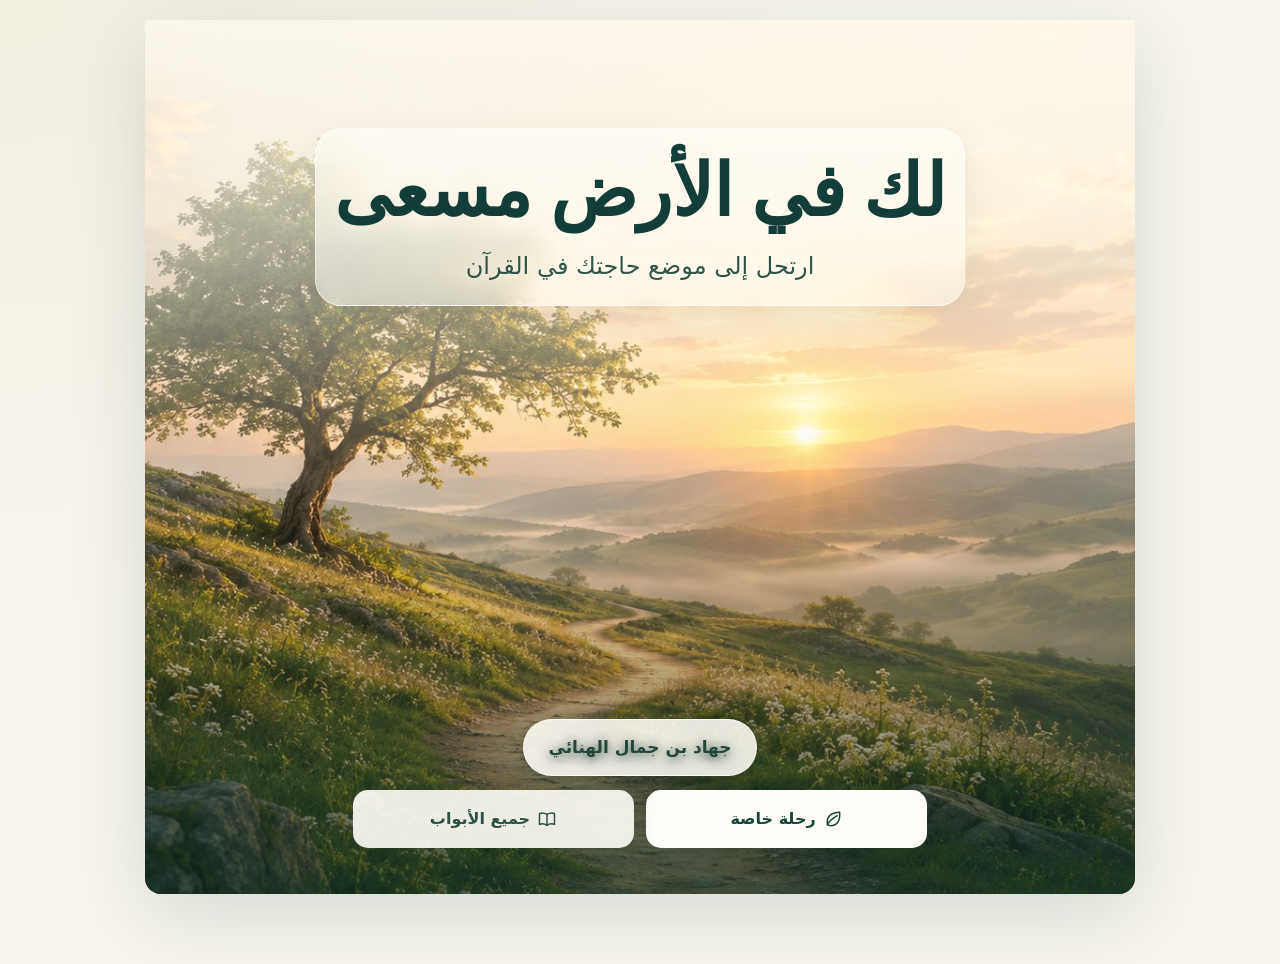
==== commit 09231330: "Publish mobile-first Masaa redesign: one-line cover, two-column chapters and simplified result navig" ====
--- a/masaa-public/index.html
+++ b/masaa-public/index.html
@@ -1,4 +1,19 @@
-<!doctype html><html lang="ar" dir="rtl"><head><meta charset="utf-8"><meta name="viewport" content="width=device-width,initial-scale=1,viewport-fit=cover"><meta name="theme-color" content="#173f39"><title>لك في الأرض مسعى</title><style>:root{--ink:#173d36;--moss:#356a5e;--mid:#5f776f;--muted:#708078;--paper:#fffdf7;--bg:#f8f6ee;--gold:#b18e56;--line:#e7e8dc;--soft:#f0f1e8;--danger:#85452f;--text-scale:1}
+<!doctype html>
+<html lang="ar" dir="rtl">
+<head>
+<meta charset="utf-8">
+<meta name="viewport" content="width=device-width,initial-scale=1,viewport-fit=cover">
+<meta name="theme-color" content="#173f39">
+<meta name="color-scheme" content="light">
+<meta name="description" content="لك في الأرض مسعى — ارتحل إلى موضع حاجتك في القرآن. تأليف جهاد بن جمال الهنائي.">
+<meta name="apple-mobile-web-app-capable" content="yes">
+<meta name="apple-mobile-web-app-status-bar-style" content="default">
+<meta name="apple-mobile-web-app-title" content="مسعى">
+<link rel="icon" href="./icon.svg" type="image/svg+xml">
+<link rel="apple-touch-icon" href="./icon.svg">
+<link rel="manifest" href="manifest.webmanifest">
+<style>
+:root{--ink:#173d36;--moss:#356a5e;--mid:#5f776f;--muted:#708078;--paper:#fffdf7;--bg:#f8f6ee;--gold:#b18e56;--line:#e7e8dc;--soft:#f0f1e8;--danger:#85452f;--text-scale:1}
 *{box-sizing:border-box}html{scroll-behavior:smooth}body{margin:0;min-width:290px;background:var(--bg);color:var(--ink);font:calc(17px * var(--text-scale))/1.85 system-ui,-apple-system,'Noto Sans Arabic','Geeza Pro',Tahoma,sans-serif;-webkit-font-smoothing:antialiased}button,input{font:inherit}button{cursor:pointer}button:focus-visible,a:focus-visible,input:focus-visible{outline:3px solid #ba9b63;outline-offset:4px}a{color:inherit}main{min-height:calc(100dvh - 83px)}.skip{position:fixed;top:-150px;right:12px;background:white;padding:12px;z-index:90}.skip:focus{top:10px}.top{height:75px;max-width:1120px;margin:auto;padding:8px 24px;display:flex;align-items:center;justify-content:space-between;gap:12px}.top .brand{font-family:Georgia,'Amiri','Noto Naskh Arabic',serif;font-size:23px;font-weight:700;line-height:1.4;color:var(--ink);background:none;border:0;padding:7px 0}.top-actions{display:flex;gap:7px;align-items:center}.textbtn{padding:9px;border:0;background:transparent;color:var(--ink);font-size:13px;white-space:nowrap}.textbtn:hover{text-decoration:underline;text-underline-offset:5px}.fontbtn{border:1px solid #d7dccf;background:#f9fbf5;border-radius:9px;min-width:39px;min-height:37px;color:var(--ink)}.wrap{max-width:1090px;padding:20px 25px 70px;margin:auto}.card{background:var(--paper);border:1px solid var(--line);border-radius:18px;box-shadow:0 12px 38px rgba(40,72,54,.04)}.cover{position:relative;min-height:min(840px,calc(100dvh - 34px));max-width:930px;margin:auto;display:flex;flex-direction:column;justify-content:space-between;isolation:isolate;overflow:hidden;background:#e3d7b3 url('[data-uri]